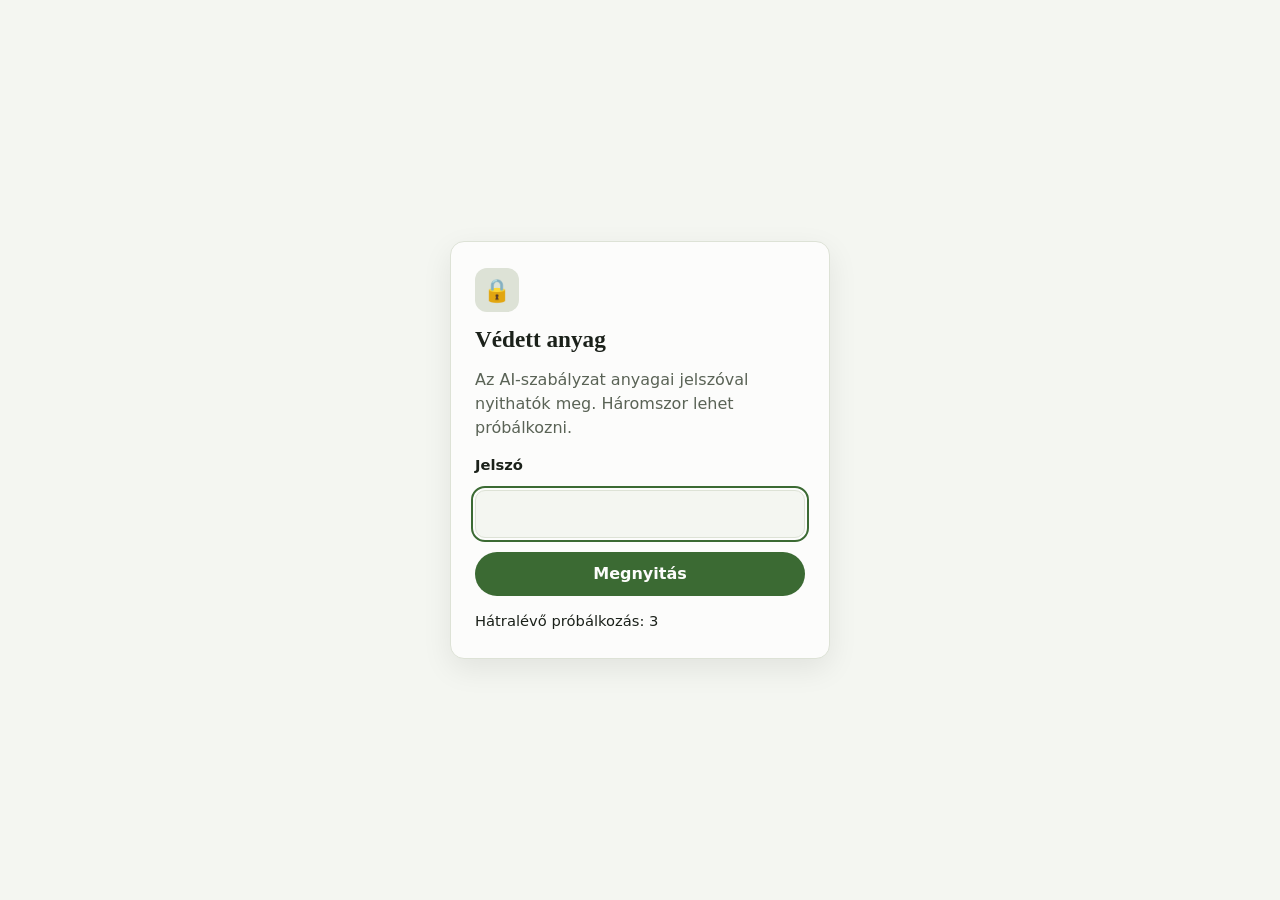
==== atvizsgalas.html @ 1c4feec3 "Jelszavas, titkosított weboldal Co-Authored-By: Claude Opus 5.5 <noreply@anthropic.com>" ====
<!doctype html>
<html lang="hu">
<head>
<meta charset="utf-8">
<meta name="viewport" content="width=device-width, initial-scale=1, viewport-fit=cover">
<title>Védett anyag</title>
<style>
/* Zárkép: középre igazított kártya jelszómezővel; a lap tartalma titkosítva, csak a helyes jelszóval fejthető vissza */
:root { --bg: #f4f6f1; --surface: #fcfcfb; --fg: #1b211a; --muted: #5a6356; --line: #dde2d6; --accent: #3b6a33; --hiba: #b3261e; color-scheme: light; }
@media (prefers-color-scheme: dark) { :root:not([data-theme="light"]) { --bg: #121612; --surface: #1a1f19; --fg: #e8ece4; --muted: #a3ab9d; --line: #2f362d; --accent: #93c283; --hiba: #f2a39d; color-scheme: dark; } }
:root[data-theme="dark"] { --bg: #121612; --surface: #1a1f19; --fg: #e8ece4; --muted: #a3ab9d; --line: #2f362d; --accent: #93c283; --hiba: #f2a39d; color-scheme: dark; }
body { margin: 0; min-height: 100vh; display: grid; place-items: center; background: var(--bg); color: var(--fg); font-family: "Segoe UI", system-ui, sans-serif; font-size: 16px; line-height: 1.5; padding: 16px; box-sizing: border-box; }
.kartya { box-sizing: border-box; width: 100%; max-width: 380px; background: var(--surface); border: 1px solid var(--line); border-radius: 14px; padding: 26px 24px; display: grid; gap: 14px; box-shadow: 0 10px 30px rgba(0,0,0,.08); }
h1 { margin: 0; font-family: Georgia, serif; font-size: 1.45rem; line-height: 1.2; }
p { margin: 0; color: var(--muted); }
label { font-weight: 600; font-size: .92rem; }
input { font: inherit; font-size: 1.05rem; padding: 10px 12px; border-radius: 10px; border: 1px solid var(--line); background: var(--bg); color: var(--fg); width: 100%; box-sizing: border-box; }
input:focus-visible, button:focus-visible { outline: 2px solid var(--accent); outline-offset: 2px; }
button { font: inherit; font-weight: 700; padding: 10px 16px; border-radius: 999px; border: 0; background: var(--accent); color: var(--surface); cursor: pointer; }
button[disabled], input[disabled] { opacity: .55; cursor: not-allowed; }
.uzenet { min-height: 1.4em; font-size: .92rem; }
.uzenet.hiba { color: var(--hiba); font-weight: 600; }
.lakat { width: 44px; height: 44px; border-radius: 12px; display: grid; place-items: center; background: var(--line); font-size: 1.4rem; }
</style>
</head>
<body>
<form class="kartya" id="urlap" autocomplete="off" style="visibility:hidden">
  <div class="lakat" aria-hidden="true">🔒</div>
  <h1>Védett anyag</h1>
  <p>Az AI-szabályzat anyagai jelszóval nyithatók meg. Háromszor lehet próbálkozni.</p>
  <label for="jelszo">Jelszó</label>
  <input id="jelszo" type="password" autocomplete="current-password" required>
  <button id="gomb" type="submit">Megnyitás</button>
  <div class="uzenet" id="uzenet" aria-live="polite"></div>
</form>
<script>
// minden a saját hatókörében, hogy ne ütközzön a visszafejtett lap változóival (document.write ugyanabba az ablakba ír)
(function () {
const ADAT = {"so":"PNfoIwdcYER4MkGqJLSqTw==","korok":250000,"lap":"cXGrzCo2HHw2EjoC.SAQ3sDwI4NtiW9P7Jnu97zCkgpoUF7FUfGJI9QuvWF35Mwq2Sc7rfhV3ZBKzAx5f629hL6M05h7nXt7tAT0wZ+b2ZI8g3/Cn2cuYvexv2+GJxHqVXN0CDzw8mOoBHzWbLODH+hVBc+OUVF1fZ+jUErg1BSBzDg/RFNKqKE53SeGYhF9+z6lhLnOwizVnGLq8/ydhBnc1rNbI3z0vxM2yiTaMlHSLrEtEBKZVR4d6WI2AWGvmbBkADaRPGZKnKfU3RvOEbAC/1AgXrTDPozY69WjsnJznn3Aqwls9O4+m4mXE1SNYWJQL8XNuB3/18vAvM7ewLg21qnXZqCDMCUero0JkLn8gL8mLR4Xqmt4fileK83o1RUDLIijLIgcOyayYs8p1r4oD2pWwytgx+SrhOqkVeA7SwhEUg8+r0eC/5eBzZ2kwkRgjvuqGPlvYRmo+IAWNypDH+Te1vWJgYa4kAx9pw/tpL9LvmQ+l86xSFwZh73C7e7/3F9VRG9g5l1iMre+Qor7jEiyfd09Sr4aGMqq8MPMdbk4omqpEGpx4MwKZ3rdddcbfGlzT4M3E5TYZv1qg3TYIh754xBZQfv701qIM3bg4+ggEQ7regjwLqi5q5NC9USwp8V+xyLmrcFceZS98E+36XzfkqVMfUV6spZP+wA/YKCpkCUfCXSsJo79t+w2SaGD3vQ9Kqdq6Vi/avTdNWnE4sdQtwipABD2wtB5CQrt441TBtlYXV8CnXmi5PLWdxmizViD5skgBkoGzPvdjPXDh4rkZZJvSzjjmdwQkYkawyUTmArqKS+eGLGwsSg3PksUVINjUUVBsFxi+3TJS8Ci7BC5GotnbyiUlN48OyOT5oGE0kkWqztDvPnXg+457mTO1W/e0NZuUpAkMFfpQHTm7Nc7sQrUIA2Img98lZrABj2FJMNuas9uCOHMe/b4yihoJ/cgZNpApv7F8+1C79zRfdD+W2IzNsutR4AEPCAVZrrNxIgdbAXTHQgHRY3xMDDDQtoao9EcOrcIGfPIka9ZnPWmctqAw5+E8jQI8WYfeH2D21sHNm2EF/ZLK/inwiHPlTwN9r1wfuUptWmhVji7d+pxOtZRF8oBRLsLWVpzhVdVj7UBFth4la3My/AjSizCPrh3y759wQPxm0jyEbPG5O1T2acoqF3kRzfvhkAjhV4MRQ04gNGOCfDXG4zgXTbVlMZdPqSer56gwkZIBlyvioQI1BYkgmMwxWNJKD9AS6Xyw/7EDWb5FOxY07FGb3zIWIyfsOSFRs1DZ0Drdyun3z9PQj/RJdkbZ+GITRRSqAvkuFqqrsaP62I9zQAYKaZBDfifQiVpYeONj4mSV6zTcZ5qfr8QX8abHrONG3+kB4rjibrrJXXafbGahz4LehBiyv668YQVv4+1W5Hfc75+uwYJ/mqLwWZEg2vnVa62HxuQ8k5SK5TdsvrXYyVf+ebBgRMuujZRUDUI/aPN++m4ONOCp6vKr1wTMvDklRRfvymf1k9OadmHgOLd6pMJtrJWeBcml7Z7aKgRGIPSpUUpUtQO0prPX8TSQMRoY50vgtDQyTcPEigy7lQjhj7hU8/tRXXUu2XiLhqSzv6wQEJvNDURxRzHyZFBVG5kktasDvlLuA3g35QsTdk08ZvZTup4J1kWUHkNcnlEkNPqAl/8iLEbQAvShZiTP+UKjUyMbNGZ/1ptyl6uO9HTFI/eTHSiABZul2Vwu5qhP4WsVx6TZU3+O2yGPPLiOuTm0k1B11fMs9l7Auy62wsFnnU5FJgqR4Y9QKsCy3Pp0BOcuOgv1xmuAcKgyVhiDw/JouJI+BbV0ChxI+2MLFk1BDgQhlvkJ0nXsYKp4aBfYqtbZ+Etl23eGNFdYrrsvPlI34kIjLZq+ieS5ML9TBNnOCSZg6uShlB0y3skftmp2Ei0vPgboz/DaNgwd6GfgzeAwm5yT8+0d7tlreUrP7CV/XqSir3kS7NatkoG0Gt9pjYXo8pB4ORps0byyVPyllKGhn2vJJ8qhAqYy0MwwFq5O46yiXKUT8qBJqfuC8dmw4EhlInCt5tnisUKkHFTTVrhgsO4PaIUnGDPcYUSc4HoUikqPE2UrT1jqRbnY3TL1J/vIxjB9v4LCQXOou9QXL5IwT8efbtkf5x/NIr+dgchbc4GCEBHFt/[base64]/Q//jHYckKSkOMa385QnIvVv0E2ENpzwuSnKt4t5qpU8L1n5ps882Hnrdt9ljqTS+4TWK/hh6FCXgOIsx4EE9/9qkBseQStEdvDx30AORa937QHsCqnbKXXi0ostOVyf2ltQsPMd9mzNfyOttpdY/J80j3XlUCWS7LUhCinwF3r8iVHs/AjAv9pWRuV65IffqxZlvZk+TD5zDUQTJOZH1YAJ/Qo1Kx9riXDWPOLj1FjOpsixx8pNUcCUDCMqzBXteiAfjH3GKHIREU3FHBHeOJeZWg0IGeKLWy28DgQi2+jnDnt7Gnn2vID+c+YyY3IPeegIwOS/NLSSnTw5PlKzHmQCxOCsA3sSXNd1H+TGbs7yzHnO3syZwQYcCu5+c6OOQv4dQK7OyF0F+FvmtFqWxq+6apZuRvYVe94eXzFfoNr9uPHPLn4VbjiVexSFn+Bn2Ew18ls65gscPhFcLwn/PMqQxlzGKmz+Yui4Ul8Nc7dcE/YKDAZrv9TfLUnsXpYLsHY1LTT8Q++r4/r5S+PHlkkslejmfDxuwr3GMczXDYE5hws+xHas/7Na1NzuLa3GWDDxLOs9MiD759aPI072CdPS8wznG6BaF5GfzFm2hRn5qV0LW86IStVCB/8PFqYcm4U+joYgHnhm9gNRxITVHKV1C9HzzUXJf7OGB3lCo/89QopQe9VAWFgX9GV3yQ3Un3urAm1E3y4jTcne+oe29XgloJR8hxh5Q8RL3E3ivKyFoIEMBcXKwbn3dTuk/vrfarg/RrB+R4vznGe9JrXG8wHb69cXnRX/iPDg3XEgFXK5yhsrqMW9Fi2xn8CYfl6zy75i+1T2p3x2agqHUPt5WUBqnVtAykHIevqdZG5j1qcZxKI9iMDcdWIViNKsgTvN3plH5C6Bp1S/11NoeqYBPj16XUUPUo9afUJBJla5uM8jJGLdCNPBlsw+xpBQnmxFp5TGdDsLqPkjj+eXiyLo7zYZywuyOuuPkLi/[base64]/yPQYVAJ2nX2Z2RkifhjjPrdIzx6MlEeyHMvVLPBmkAzJE8pIRFhNghBwjaL7PCztFNFrYglZZCvRRtWfX4TPtzcBt2tddiQ8Hjo+Vr46vMjzt21MaT1T7R8nP6C4cBVh/vaZYpbBl6MJwvTi+xkmGoxw3omq73lX0T5VcuIOb2X0sYZAiB3BNVZMH+DfHRzI+lj8fhs9/0Rluqxvu/Srh9gI+G+h2CDY6V73UDK/Sg1RcJAu2KpIUK1Tu2htrpW6kk9Rn/w7EXVNm6+sSSEsTosiBYQAgw81QCXAk9T8QlRqYEps5iXsHKAYBK9d5gcb2EKGkf9EzEtmqsE7eAferJsJPjAT/8sAIbPcKDzOSTteq74kXduJXB3OT+hCZwcv9skhkXeXupfZZTxJghmzOwW5zpqLvNjTXbxZAh19akbyFRuBMPP2jeyDToa7MMue5S7jEKD2iXC9IXUPLRbpRIh+1KzjRZ2WoK5mY7cPICZZMI/PPNwAMgxRiVmxuUk7zmzwENN+O3oM40Vqu9uOMYo5L0/PJ1F49KjdMVw+oxGu2P3n7kYCTaRhmDnPrYCu0kxSZ67PiDyLV46fL2iv2y139xFGXtf+3mf1/BZNGJU7tNrsG3VDy9UF85Lwk+fJZ/Fvtdz7X5msxAIAVgbblV1UH2G85nfjSCv3tiwVt7BViDskx4lbi//wMq6TARzTIKBdKtr9Jmi5f3BPf2DD4c4qgSIZIGMTNAkMA207NrdqoAe38GWVKgT8jlLABfY0fOt+6/+bEItFfteI3DzHB2XQSe/4Q6wsqaadxt499O+BOCoSC9MWEapnRB5ekArf9bLsgIkYiGdBUX+s4Zqh4VVeN08RDIpsVgB2Lo81fd9nb8oDfNzPf/+8jVGFxnNrc9ims0Aw1Xbpu0FnNWdvG091sX0ntZXISKjse6QUFZG+tI1O+FpP5SqicioJBNOyp8Gog+gRsE3BoJtLjaF0KN8OLZm1tk3IbJQsBApYFrBMZOCfBsl6YKZvAVffFoUzd/HZONZTRizXrgBWOEvvQ5qzkpgQwEHyqzrrAb6cvuqZai7S0cPfat3HlY+UUomAmzsstVS30l1+9DaH+55vq15Wrt+x1VYcuyMOcB8b4BGVFs6pSVid04pwuimfBB8YtkxyTYhM831DqhYtjwGxyOU6Tld0UnNc4zhYvmEqKuGTwk/[base64]/678qnXe9Wk2e90C09BGTX38xpe4G6Ty19NnrnBc5SI1fVi4ArfXWWEn1E3S05cKoTunS1DvvDTQhEoEhMGuNL12h49hwG9JKVQurObVJxKYMXpm8I/qeoEH4/mqwQqMVttqaCCe0lROB+M68uWzf7XUHg0PEEgV6PgQh9MlDwg2x5Xr/kpQMzLbT+pY9AnHjYB8jdINPTES32jIPxrf2ZZ40QQrh661IJI9/izOgdZYUHZ4N1euXaTMAHd3E3jm7Rge48ok6W8jQ9y0f55LEPgx+g/u1LNWn4CchJ3xUDjEGmMn8y3ZW/bArLkRS/tckfR8m3ycaVL1YHXbzz2bWWtWnUDJDsZPgQs3k61s3viGuOZwYjdK7nEpWkpXB+nBcM/16eNnwU3Zpoaoyfaxc2W36ExjKSiyhXKK33eQzwDJ+1EutQyBBHDTKYfxQs9WmZNHOV17gT38JjkVyt+y3e4PQGrGWzfgeR0AJovHveNcjXuwmgiWPru/E+nw8pnQw8VCljdGjuqvTIN1477KmtXGnGUJ7DhSuwKIK0E0Jg4oMnjRyC91V6Ep5PO6m0DIiR2RUswCPlgbhjxL6V8uHenCr3C8yd5oHTDgUegXu36OGd20fBb94xW4HtejRoXiSTbWKRmQIO0yGcsSsah4G3sAKJ8bHeYuuYT99LGvBgc3ueYf3dDH/02hGCbFzWEZiY41XffvTRDyKirecNjEcX8NfEJLlC6b4eG6MNqV4NEztRWpauLzU4+RNqg9gDDOg4cdLAxwl9G4Tc2uBVsbISnkc9Kuv1Y6Z069G9HiAFBg04z/aMoc6fP1PaGxxs8VASXtD/2mdBl3habr5Pg6qxYBccbaM6uJEhI+CCO/6JVGhlWGZbN3onjFuQUhJhYI/FnWcW4fPiXSYsRb731buGmj/jpR9QNSsaZ8j8dXdqKhAgA41uA9X1emKLPpa8XwkpkWPG0EbdogVqqRclTQvqC8l3vX6RfSiltkQwa3PHZm7OTO0YJs86ahbNy6lPCYSOyNawRVH6ZoiIA8lpgYUQU7AgqmDCRQXx/VQCNkv519AkZFRFaEdebVjwTi+o9oo2LEZE/w5yBSDmC99NUNn90dQWTuzek2xdx3/+PvMqcpXir0tRBhsN8tuNAla/Y3ukz2aI5x0HP6Hotzy/k/3FpAkaz9qsbhOlKREEeAquRUoEkAsdpOkMKN7hIGlTtXGXsOx8q85RXuc6olzAEB7XAZjK6hq38l56o5rWV73NqET0GDsCUIDujB9f/n6qLFbzzqa+hTOXTVZJCEN2XZstgHsuyGNzSIDfGeWe1AOm41Hg0LYzBoM+3bubSc6PZZ2FKCT+qppJ7ssi1elpteIUFYQEX7/ma1E1EY1n5T9muT+eL7/6pwf1HTu6OymwgZDiJsQQk1OOPpRlHtpash5QGIoiXO1lQtvB7sV77PqJqYJ6Q9A4hYIOmi5DkzG/5wNjsNaqqgJ5gxAg3JYhPeLTNo0tkO8G0HZfQa8iVZIZbCOMNzjL1CI7NUpnXMX9Iz9f9SsitDfCW95urbn/8gYakaMQhA2CsWTsan7i7a2rK5vnq3elxw44Hvl4nkDnrAgm/JzmeRJ5WAxcX9XCkp1wStuGfGVhUQVg6MEmnM2yHxMBnwLiGRKa613cMhzXn98RfmtMIMgGyRZD9xV+Z7l5ZlfCf1YNvOOlGt1IIHpCo92eq8GpYCz4YJREvdqPZksgldI+Gs6tZPJiuarszm+DYVgCfl9mxOLdtMASG8uP7CDjtx/SyaZWAgdHUWdUAJ2OneXAsemXj7XayU/8tzXKKkpe36yPg/vjDGJWO62TMUbEegk4VsJCQO+f5xTiNY2TvDPhCyefS14+f1l1XgxkYvesbahNIircTQCRQk30jbhTdpg7F7/+UzZAG2yrUzvFPk1hA3nr8lqtQzXCy6j6BQ9zsyrkoUVPgbexEzR+1Dnj7evYcPEOCGILfQkADERm3f3YhP0+9jNoZslEZqgPuHxwiy6WQbIcVs3skAtbIDMe07sVvFVm9VJduzy/a9Av8Cv3gktlFshEcFdWTfZAHkpaeQdeirsVAswhScNI65sfXKkXkXZ5ECP7ucdRtGlvyfrXii5r+OEkZs1/PvnzUYYU6ldv9OA2LxEXuzkvV4+/Yv0aGHD9YQhmfo+UewWf687FZQNYEo/Z3ExOpBMmhu9YrDVXW5Ph8utO7OxzE6tqPevC3BvURHUV4L76xxohuvdXuj8SriDvF/Iz6Ig6xZhJAR4Oku+dUnthTCyUOoFJ40WQsmdjbDOra4F9eMg7rTONe328Uy5mKtKnxrLD21NudZiyo/z3w1nhPc7N9YLrbJAgGt7e5tHHskDiSyIFTouw+9dQ6tKZc3H46r/4F8yLgwKEbX5dZLXEbUQ3PHzvKjNxOa17t7U4kI1eCY413mbq+Pt+gL5LbYYcjSbcvRl10mdkE15n1bBnwuan0+h/5HTrf6DmtaYSYcJSQgti8iusZtl7LzE33gg4mWYIBohZUsGV9NGUfeSlm7I0kBOo7ZdxhOLsIT4msm1qD2KGzgqcflJR1tLWAumgwHWB/rb8E8oW8Dki+//[base64]/Dwemgwf17gYpNQpuwn9jamPeYhyhb7751HvKPlxXrd76xvCxQ0T9LGKXC5GduTXrdzCMJsNBrhR6AjR/p+szJalL81WF9y+PGIH70pjrB32dUPvTRglPl2CuBOhDP62gTdEWWpIeu/BJ4vZpdjQTw8CesTtDJ6sTcd+rdXs1XuCEpZ4PNZSdVhc2lyWSYoUR9c33iBo2rVdJAqaproS7hSgGhUG4IuxKy2Ex1QC/F7DJ4TnYMI4kYs2U8uSahdZn5sOEzKPck1zkxk/BQuTuo5EZDZEuBOuENam+pCT8FQEaNe9tSMRnt07JmGq80r8ySNDJp9JyFHBNURfUBhy7X2FT/0MABhH3ugEJkMHseRIQrmJNGYQolZ8UTlvBLK2VtMOQk2LhpZ3K5Zlb/YsQW4ySGudpznthGQY3KZMXWueHjS5+3CRyajkpep1tqU+sbbsIrvof4X7DXlr1LdV5TSGN8YwLmklh00sRGDE15QL5ogLtMkKgJF9zOG3JV3Z+uwbAntaG9oGrYlU/mn2+X4ZmzjDhu+q1Z9o/sn1R9XZEUYdQfbRGq8MDV2tLgFH4ZQzJdKk9YSU38NqXRSG8Sc8gW5OvuQtTGWX9ZmsCjuJukNmth3L1cOol0P2WvFDPn/e3/EYvbx1isvBTBCBurN68H1R2N5FQ27g+mFEviMS8J4TJR5II+MabWkbJyfrwYkmOaiPPzbmoGPMTu83BjLP2jaJdbbOHZ8p5T27ME42b0/sgaF+gGsVYO4i7/nEwzgJow//jFOEd42yBVXaJpKDMTfIsxhDBnfBfu44wcp1ctj3PnePodrCUPvdMpaHJLCyk7FSEN6FYyEyirV98vPix4f2C1ZbLHZ3AIixQpLXRqwyFQWv2sIaR4ojf6fHrKvtXz0Kt4Ev92+mtDfmuVCQ4oX66K1kxCH046boRu7X487O9/RVIEYrFem1u7CHrvQkZBc4YkHsqzWIy+fncEheOi2+kTCfdwo+xa5BLpEbiMlTUJcd8/f7H6HPNnFN3kCrk/YJSNwKn8WCMtz/1wCCO6+n+q6LEwdiDTgpSeK7fZ6TP4RFywo2rzHW/4ktnQ1AP55iPwsji0CTTDry86ThpI1yoPyWur4nk1rq0OxdmO56EigWXI6mE/[base64]/18xVx1wsLWkwSRVc8f648/TjeCAlzyXzfQHhhWi7Tnb1ULWkYvYeRKcF+I3r/uNKtEiE0D68y8w42xubZ8/nI7cA+8je22H4M2yBm3DUGvgLZKEtWCw8hajljjXtDpJUbynPrOJtAxw06VtXSkyiM7iDCvNocFhpb61bhAVd9OaftsHtUBUA0Ao1C/e30oAI2bVSdUL298MjEqID0obuBbaJDNUDo5e/1JDA1adxtwzMV7fdo40wS0gNQ7CcwUP+1F83llG45uEMtyovO5iaiOueNJ5vFES7YpRUA5Ac8NcGgRSzLZN8+HCDJU47KF5v7pZD7FzOMH6Pjos0tdtTTzFz/Hojb0hoS0g5/ApcTs6gSy20AJIr0pnJbB5z9UbrFgmLJBpWL+B3hQUnfS1eJw6LZ4+4pMa/nF4AZ+FJtvTb8lo9D1/yo61bDpv2NnRwYfci05FZMtZM41tjvPTjzYCJ1Wy2ajAl+LO0qrdUHgURGDBx9HbuuC3Fcx3Zleu92CEu7FustWDR77/ZEMohjZhRXRRMhFeII1ZVjNb9eCzTpIJbBkZpsSh7jPo3tUln8+JLa3wyYPeXKUWoPud/yBv42jpn+T3x7FkcWbbMybSYMdGYBx1KJeLrCNj535bok6S1VLvgAw0kvYXpEvSuwHf6wYt7fS/jZ71nD+dJ5WQTaH1kV57ZU+D4jIMggmUnld1KWgCdEM5pgCDS78EUDtvRgGm17kOLa9zppshI1KK2hbWTjnBlyCXUls0QzKPtnw3j++CPHwFXZgBLA371TfhueXYhvSsBKPZSWr9Odgn0WLQCjTsD8kjbaIIt/2H6FarKAGHpUoe8ERysz3Sr43WnUxFBJsGIhBJKkFvn/20etuUbA4VvCeS2e3CIWUctX4hg1sIRjzwbeRexSMJQ4aTQO7r7RT/e7BbnsIFQgMPzq14AsuUqXjZp0pe736Jd/8bK4nrjacYpTYp7c6DYrrS6eW4O0KcmH0K5hN5ELFg1JiZswipRt+lRY+iHkpTIhTTo+wt7bcebKiKj6Rh9mVsM1XKvu9F0JdcMPoRvXiPfSD4oGF2Jc0kbpLGl82rFv+0miPWoloS9OpPJ3SN4G88IY+R8AJAjzgGH5o0wWCyK/za9RiyqmpMTWU1qKpXRF6IpVKqBHl3gOuOjitTA40Y+Ia7beXuIv8jLwSAHM0DB139KxVco3lmy+8fuUDwnQbO+KmlEgzO0xlkNXgR955N8qdSTnxsIcVYXwh6TaHEWCGmyJ0GmK49CzohdoYSf0lda4VPn3YIc9oJOC2zdH/I/SX3i1/xerFVDCfXzJL43pGDFxEYnlHsZ2Y0Dnd3frSgnSh2UWfhBKlJ3LNr0Se4ExOOYgWL/xRySbTFKWeqMEJRjKgslFAEYdCjn3ph9sPuTDaB+I1+hro5Yjg0AK5B4pohUXDy66Y4VJM8mdg3QgYz5GigHXHxFPQd5d3aXq3vueSz17bZ8qhAtFTsAeA6c3zO0HdMHVgCT/dyDpEFHA82VzJmrxBF6+V5ZF99H9Uw+GJIwHOPLdCZ8U/zJyIJHdpJeQALSCb7nqccL98tX8tc/oHMowIgXG+AnRK8C02OmeLV3H+/xz6qG2dSPOLw9yP8/bJEYG1EjYfUx3zXIg5t6QY+BFyZyRol3nLjFY2OWhNqxoLCj5xF/cIBXS+TL49LWODfqkVHNEp+Wwcl7Q04fGr84aRe5+YEj95/EeVgdpSn5iYOHllXlgFDvUYrsl1+XQS3UMX2pXKhR3bRhWG+4kVkzuW8/nlK3HEBzOABgoYprfGaatUGVhNBHX8mCSo213hCBPFTyYTct7WcH7okCzXIWdpGvegHqT0lbknn/qGydoXP/GUyTjuNQ+wwxyUx+ax6etZ109G81qEwtWJ4ifoArompE6Ow16KaZVy603msmoCIJXW1NTV2HGVTh8rT/uW1AlENRxfmV8bi+oP3J907eq83MdPrIh8vL3wWPYAUV9lJppmSaSyUM5YpheORtMG+XgetjHjNlQ0HGjSJN9sFgT9d7L20xzBt0QrzayrJVhBQdg8pPYCdvOzkTwjv1uPG9cCz+eIYMhnsBJmgHf07clV9Khe8Un/MI7jV+5C97f8rDcVI7rFEfCM6Pid/VvtQYvfSSodmAcfiKpaYLo8VuULDYiQ0UfZ3ksN+dRSnI5WR0GukLmuPyJXWhh2MwABYA4Wm59ww3lMfbu2GGowOWnTlvqxpI/JRsl7jRlxLSuRJJy2UpEOurEZxs4cUCB6DzncRRHolUNSQcheyhYN7WhCS6pJIvC6VRm0QvGpWTg+DSAT4wHCxDGIj5oePq4i40EsCGsbBXb1NPiMA/2CPOqaSEmO7LSWQoG6b1f5ThGu8H4Ko5eypD9yuzm5S4CziWYDeoN/MwNHdBQXUjxNwgi7QlYxnON0CuCjQf39UWq2QBDklERjNHAEoNbTgxm7l1FUhVpd27Mh8PoiJD8kw2KYUqb17H6EXdW84tmkfnI1IjLgH6FqWZRpTGfyB5z3uh1yaZ2e0T1eNZ4mwe4Yz4cHoREdyPDQA8v0ZjVuN9zWE/J3ffN6/mEs2BtgEGwtBnrFOXk5AnKGdmDn8oGGSrq7skr9EXyMfTzoJS05eaitW20z6gPLAccmAhsxwzuBsl91oTc9A0zc8nCBSTwDfYlOW/SrvEOC1Q9cUtOAScl8Fsh9FHAAznwapE4B1JAk+xCAiUVd/bPC7068YaUX80LxA4AN5YeNvZM33vpaMokL6euux7oocj0wyzl34X6uFjnCVMiWDCHQmMo+fB7Po6PoL/0oNzSEIjmf9R9v+P9tqxi7prLL9sXA8F8VNLHojEfp/bwX6CJFQGiE4VMpZrdLdrV1LpxkEALQLZVsrt9zreQkQsPJ/J1GYpL8RM6bH+yQu/JR6W+ppkrpnA9BYuQuecqnv9JKcO+qilTnlwxy369A9b3wRiRlfw8bqH+AbXOGpyXTvXm7jjjRHzF3M4APLXNfBETrLhq34aySXhwBPzR/gSa2KMoOyA/[base64]/SpQIcQZyLEsIfyGnneq91+uk+eCRzEpNNX5Jldw8DiEmqEUrAm4fs+zjuCVlBj58vimQViZbi3Biyeyao1Rqe92xCPSadumsfAsi6/tgH1DHId+tyrTMK6LnJL2HyYr2Ph8k68mIeixjq+nUhQ5xUpnYa12j+GMlJ9eOh5km7w6/8kw5Op6hKUE8BYU3EezcNKd/6Y4J//dib0nN0wPjhbpHpMqVhfBgUye0ekkqRDA+QUd8EUgeCglf9JbT9gqzKhY1cDHRt0ht1DHsj0pYU6QVtAvkz4IaNAQXNqKkshP1k709padN9NqhobxQ9bjsHOGzZ7IeJaFpZ6+gQZ88V1XsGbR2gtpW9h0JCyWVLmV821n/i3eJR/Ir+o0EW9b8jCMxP9eyqgAnFuLR2oxU4S3gsvyoiVrl40pqMaunq7Eyjq6yS0aU48Wddrr8Yww7TynavJST7Ev8hQZJ/mGg7doO2McovvETFKJxuk2aw8QD+DXJBnJOdP4jL8jOJd68XDvmEKTeiVbLgC5bMg5HwtT5BEwfXY6P/jVZwuaAhvqjDAQ6riCZAatu5C+LOnubhQsRtcKretbzPohTX5zPtcFzxkq5MGiNsAyzUBJGXQgFxLARLLQKLEplyeMCj5AEcecdMZPAC5Y2CZVzwChdfkzKYL+uHyB+evg/NsS0vjDO2D/LifDy4oA1P91zBJ86bv6c7AXNxU5lC1sdyCDuxZvui3b9romnOIo414afDy5PYN2OxqkW5WDhlLq84f/xH9CqmnkYxHfbDgj7fRWRKYE8KPBZrIkVx7FHGmcW+RrSbfYSMmujSzYqQ7rD862xn8iaLsOE7mEZCrK4/xOXLsnpofi0yMvQgGU7pErlXmEO02vymH1ABRiuZrLrfb4074Ax6vX6GRS0Yw7zF3fzOVNMwhilDsynN2PCMfTzorDgFluQgsHZdE2uZSwplrHoT9ilEGHB5qmB1bxVN8WVukP22AHD1qWXu9LRMzBxtXfa9ag5YziCA2ucay/Sg/ejjA1rHYW90q/C5l7tTBtj2/mTiIf2xqyxBWF8Zw68D5+ovggmKnXftuZw2QuJ2HE06mtHvblxBWVyhPnUNh9hkDyUymu4ceoFPYtHwHApCTZzsmVrAxWX7O2UgsKH/+U7Kvanp75OWcYB4kHZn4dN7KT3PKuo6Dg1Gti5IavCRy+RqiK83n25QpGcgoUOx9BAmWmKaxTyhIWYiLSM4l9kzC7DPUg/AcrPcOrAYIltWtfBgxNrfeGUTfElnUETsjvpJoh/blM55zewO32uO+/1yxc1NDR7TooGZRd51yek9gPq87ipi47Cn92LCt357yEE2JgmE3oNBo6HSzFh/9rXdtS6BwbYb9xcPL1hgBM0DWpqNWgGtSiLPCM4VuoOkeoCs6WahrHDySf7Gsr1KzwwZyY1j5hi3I0wGwZooAjyoL1RHJWVKRXhtznPajpProYGVyl4TQ7hTZKLO04VetVtjUN/0fNFfOt6tB/hzhRDNnHVtKT/1PjD6JGlnDHzEqdrtZk+l2XxIV/9IEtbyinx9HVwUOhXkGfHhqqrdK65tQc/eR87e7ll7YcQ3xR8WIHF4Q6n9for7PIegLeGAuVMmhmCsB21QiQmXydH9I3b0rmB92R5rWiOD0eLDh8w0lof+mMkTMX8yg+zCRIeLzwz8xgeY8tUTKiyWtUTwXSqgp7eiGUi/DWNRIbew7LYyfIqGeU+K1DtwjllzFkETSY9jcaeuzWFCMn7kasFOmW+qzhX54Y0ldh5S5ww8YJCz8B2WyCaueJanc6GGA7NU37nJvV3ztm3cNII4rKBUYGRfYFWtjav+Aj5K/XdJCPHO6fj6JGgjWujiv2HtOup2KI0wpHehEHczpi3viK6kzSrCR6JGokR0grjJIG14whDbH/y8V2GidiftkSqTlzEHIkEyC290Rgew/XeiQjzcL2G+CGWbmY4o4chkwmiEjw5bKnvR8sIqW67f5IllALdVvI7EvFsjZEKdw+AmJlxeZn6JXTj7t5aNO3wWeoaF+YkUEGlLTpmbSBQnO3iU8Mg1aotA8++tulARrf4a8yJpmd/0N1F6k7ypV88ffAzidgFkQDMUYlYFlFQu4oDFWfelGmEBEQu4dMCCQQ1OWE8oI7vw6ftMyCAVB7v6jima2pPfATpE9ePR0lSblRl3oXQeZ62+pkqFUzYZMdtl4ULwWKOE9LZaNjDBUeWN5nPuqa6mP8zDSDhaUmKH/AtrSP+JWtAc9gOLVv4BsNORF83Eipi+6soQaDX8YbyRP5eCR3NdV2W7Lg55av1VXywkznE1WXxF4HR7z8tgbUfXxekd1qTPyM+3BIO/qoC8L90G6TvvhlEiGKLgVMiW06OhkL7/zZJHAv3xOumGch0UxnmQTIjyRZz3iljYtxLIKayTrotpvK9Z4YaZ7fMDiaqzTTGbQ+Z38pz7d4AxgX7GInwBsL9phWRJP4U9i4jVoFmJBPUxY9B5sBOEGsSWvHTHz2a28iZgLfDxln5rdC1NFCZz4fEL6XGTtUQWuOn0OlxYufIy33egJ6tbyd5fuDgnYW/L8OMf63a9XtHY9q2QT8flep8g1IZuc5rz+Xq+qO+l4Qfwyo9fWDc6NTgOhCRkIWKwMvyrn6PY3elcYDINhg+1wBc98J5mQR2lKdOK22wOIeDF9BpidWZ1EorTnmdnR42HdtgYQvZTM1S6xZbBI3nE76tFISxbwtmaMuWhUBkTR2ug3iQFqF92io14iN/pwuwbU3p0sS+EB1pR0FdT7HW2sSbBlqOXh+/QDsGRcryYI/rSwpxNv9lq0dinZik2i8P0DFg9bS2BAY7Uux+QCtperXEHzFOrZCo29wG0dGz2zK2bc6FBFYTAw3U8WDtDLgN31Pkcus2+DnlpmyxsHZ8Blndk7rexV78jx6Jqv4QOivy5lPXrx/sceCKNw2eoeprA6OlDxG96VamOLcD5IIcTMuuCURv4NOsaF/sut+7G/x6qICDUpJVqLkpRxuK6Q77hJyrj6Z//7S9hgPiKrJtiExPD5nSib03i/CPEqkWWmuYc5l4jGN8nakB0kWrfVefh9zcmEHuCyKGE+VnfHfaEVsIXE3hC7IbP4CZm3iUstI9cGAh4V0fqkGF2L1Kxn84h6LS5rAl9ao7c9VYCgTapAW9p9tpeHCbI5oUWhXygtfjZXNvzeq0kZgEDjgWHipczMGFRo8k8JuLr6fBjkvebpxwD+/s35Xgqwglz+KA50kY7vDCuqnuK2hNq9x9P0EmveXHKvT8Xvo7Yyf3K+cr6MlcefOGNGLxMdtakkkdTVrfcVBtjoJNwZFZWn0NJfbrQZT28XMP+dAhtWc2YR0BVrAhW8+XENYJlD9DWBPGm6pW+IEV0K7VOWYpQ/U6LAOhktcD68uJr0M0NfmkGPWXJzzNFf1mWJ95C1w4bfYerrrqbXvegiigg5AQx/LFA/JyrhAL8IuoXhXGIcKnopyO7Rt77dEqvxXebmfkaI4uIK9XQSO2lhw0ZBHLgekBltUq3rv8G0nNxiVUDe+8IQh7O/6OUxllwipOT8CtNeW+UBw+IdZTVreU8oG+FIG+FtnTmhpBzDMK66Q/cYCqAmCeh593Zoge+9LlX83Doarqd4c4sLgfFvhPAN2G47Y1NmcsXUQZVwstDuUptsTl0GjadCvnO18SSIByQgKb472o7Kp+tYI0x5bIcZPAmS8FsmUPmdeQOkAfWGLTq8olWuQRV/wpsLfeABfst7BmXwlMAZ7WvE0E3jkNY8Kfw7Xy40CaRDfw7bxoRb9vj6Xst9t3gGzuUK/[base64]/SW2jSBYU0Hv3AXf2l3QtXe86khx9CEqzJBaJxW4rb8meHYYyxzEi1NFd8Hbz/SCBJ6M+iepy4zv2FS//Ka0MPXh5oV4l05eJimKycDS231kPtFxjHIPA0DyTXNe8Xj4ENi3AD2ivovDooqkpSFWZHtJ/w1znYzkC2aRrQQvCV2w0V+9dF86c3+QUWR/zjB8MBI651CFl3BPNFwBSDpP6FXWXMUza6ZWdoNP59O58zbj025ZuhZpRQXRe/y+74t2aQrDf5dEM4NysBKFFHZnD6aIZ7N2dOzvzatAR299YyFzgT1b7UABQFHq3ydGFAs6Nj7kmQsUGHhJVqMybZpbRJVBv4n7qsg4Zrcj7+hBto2gfRQLNV9DP5SmIKu4ebuoECk7Uft1+sjLVpIAXxzA2vOubetoA1CCnljoZt52DbgzXT9ywVZGqD3kur/OW91q+aRSAWSa1aeI9/uydaRwWpa2+OMxtsBtfyG9q+xouFS2uFdiOR8uEtVpnMlGBSEd0W/0HG02lzkylC8+j5QpIaDqCB9Hn65akNZof7arzUsD9kWs2z9f0+AA1p5DJKM9Kja2epy9EqDqEu0DmB9/OFmTuvHN1Zxe2zYzAKT/xFpXAb7i59XirA+fCzm3VI26FSu8bu5ANtmmmRa9GiLtz5hI3SlSgc219GI/UhxBXFCjlXcVDgH8RK4flqVaAf/MPmMvKFJ2eZvYfIC5DJBiofdF1825deZ2+0sH5vNlMbt5BtPkyGhrS9jIw6Qsfn2cKYzLD+wTdQspZwEbbyZdQR/[base64]/s17Gy1Q44QS4EE80M5O0gzecvn1lQ511nk9NRU0NVOMIJU7B2gw8dga0LjMmtjp1TUkopr6th0casTAwCgro4uUrbYGnQadrfHKuMJhoQBnOqRpzzkvCc/dp86FBJKHYNbHPynIQijCKzTu9MLrGq+vcFYyTNBPxM1X88gmSsSivmXG8Pvboi70jDogqPks1p99gLzQqQPFVXP0JmYhK+C7y6AC2tmSr2vVd3e/xyhexXhXHhmZUbzqyMthJFndvXs0nhJhFy+IJME+W7AvKw32bwIUxaOUIdaTp/ApSBtre9pu4Yml+aMziO1xBHR3hJT0cBmP/s4BuSto7+VNUvYEW/65derP7WALv+1Asczeb1wHT4nco0WCJFYai+WsZLFS+UmCZeG/jzjsv3FdD6XhH9DV+rA88BlhIP3XjFrHr2YaxULwY6/RRKr79K/VpRbdJWAszpGtyaIV+MhWmGKKAOBxvSRt6w51S022DOi3djMnSQTlEqTuL3+Vja2UUU4/jxaF/Tqa9dS4gYzUETpnPgBQEHhq5YiDuwEOkyLLaxXkKBgLyg0v9KglA4IrsV1/53Z/pwCCFIr0O/8XwFw9V5w/N65Ma0vgGg3AKFSTVFG/[base64]/[base64]/eNCMrIXGvuBnXYQdvAVVEx0JF9mZ9yoYMLvi7YNSvoJXOIFvckCJe63ZuepwzL1NMopNUNTJPBHJgehJLhxb3QNGxhP8KXyc06KPD6KC5+VmgJX3ZCONXXTFfW/jm9gpTBKE3FkHwgSuKTjaRdzaq7bBKMd9Uk3ymwVCLJ6Ve4T8c9FGk2K9qCJ93isVkevPLtmBvbhxhlYgRXqAru8YFOuAHat+U7UTj7X30OgZ7q0rQkCRO5u9rEbhahN4BRWg/[base64]/6xgRcljh+qGC5mfyktXqHSNSEe/5N4N9f1sfbgLnbpnLY6d2UzeKDLAvE4KLzUiojOkQrROicvocCykfPszIhhzVB0usV8EXXapeEODMkDaWvsJDNyD3x4Et/UTojgqA04JYQ5Pp9wjY2KwIUbgZidgsQ9bgwMaQXH2ILOlq8p8awwPmCruajCuPYdSausUxR9J+HXAqpuZ2+j5u9yuYDlM5M0s8fI/aBOCTRmSkY0u0WVYMnazcS5ePjPA0urhnpGqz3d0B9h0dRZdFQaWG9l5lse98deftbyxQz4oQ9R7dXZDCY/eb45f8Lmv/9lyAqxFLFFeTzzLyYJNXsAbcbuUmHbUADDQRRLvz1bMR1dliWigfcXEKEonadw5+VA/VE9z2TFIYaK1aTzXYDOgB5JFxxsEuW2yj2dBrub3Gr4Ke79gaf8MvwYELrZNkp2bJDlhDWIsqnghDJhS8Fy3ulgOsNQ7JhjyM0GKY1n+42Rp5a6M/pxRLuD/meIshE2NV6FP7LKA1iu9KbobH1RtWYSLdZr108JzwP/q+SH7enB3RyQxrGM6/DKsyyPRKeA8wo1RnolpKrCrDvoZHNHhyO0DRLsCmTQFOK13m2fNgioe6FRrEh0khR5ku61U9fakY2vhsUzMNL3umfjNl8VCik4OMAzt3pJgGg3DZLsIowbwQvo6ZAmO+niUChSzj9xBJge1ONHbXRkh6bUtt8HYhbTEae3U4H8llDfJjj/y5plbBLv8XWfDq6WouQeDF2uuvjkMsbyXwwLdfY+56B5Dc+l5IgadI1jrvRmMxmgJKui8qscKINCxhuOnP2ArYStpCkoUOe+z4l6+ELjrBt3LdgegrgkKyGQTcl7RO78E0OQQvk4kjUVswffMC8XIzpjc3mMndbyDk19qWjX2Wt90EafMQ1Wyis/om/Yg2GdMOn6O5yMWZ6jZROUBNpxQrW3jOauMWEwnOd6NGy81Y7MxXekNFGpy0DS7aim1NzusJflJka2zzEXazZrcatqejtZcaoxUSCUF3VuHaYWrEdgkEC8REpD+N47rdPZvdhfNgC+kDya0waSQWET0/mNGxInjW/3xs/[base64]/wwGkyt+aEvbNINzunCSTYzMzLamNazrc0GBEZbggy7FQjFene3zsdKH4TEyGuqO/5/3efPHY48urJspQAmeY1fWkYqkpog7w3miMsiOoNbtNmM+rwjR2VstCIfYtWtivmtOvWRRfkhnUfGGnXrjJgKhukhcMKcg8yD8geUx3i5xmIKosI8/mhe6x3+OitkBIUli1FYbQLENsmU8/huiCbzCzrD6A5JVfPJAQhHebsyZajAcmgEq1XC7ueDZHlva4zajNwbERnrOPSQVBTw34+wUpQQRTystlkl1NCr9UQrZrjgY9fGLBTgX0LZolgztEZatlOkeS1VU/utQ3xGXKu03+aq+pDNoTbdZvZw/VWyp2tk48kwI5aFc8gGGQJmb+qUM+QJVp/XSs7D81UV8OyY/I2kLHYl6kaKEekGtAdoFqKazCi3CTPVFpYke3wpWAls6eRgDCgRY+IL8atP7n1hNLLC6jMDEvEbPqXpzi4hazKVX+xxvIR5tncJtrH88/OTAbn8rKFfFtb4src1nx9JvY7ScIUmaguImlYpXaiU/fu76U+2MAhYwCOZrExrmH6AMEt/yoIbkxTYemiy43mEHsA3NPAdMl+mqE1K52j1Hm+t0F6pRyhJ5crpfKp6lWCSCBzZ7OYIhyM4WFnMsoQSYK0aCkSm0gQUAhbmXADkQ4oM+BWYahdxtulGZ8IVKu/pYR2IVKW1iRwhGh1iHeMoLig2cgrv52Y/YYkkddIPzvUrWC3C8fLM0BWGOZAbIOrZWfz7Si66nKqz9ZCEi32PGXntJnTfu7K3+bzZzXF0xZzUO8wejnKuDJ+SJ0m7/ZT9bOOc4tq92vedR06yFD9+Jfi0NI589A//TDNJu0KenC2dKgkpyhg3tycx9tYopWtI8zFJsB02KZN2z/I0crmjeipEcLQ4kmZ9mESmLVNa0WhfwjKB0Mi9aBgjkMUBAR8TFP5BxI0XzAxM8Bz+gwgY6xK9jAPW/kK2RX68ZWcqGgar6FECckoW9i5xq3WZOsG7tFOFJVYv4VOB30C4105fOingT/c502QDJi3yJKyOtawBXdhnXIpZwpdFUXSUR+xjaqwlF/6hj/dMxtG76ZZvY9HvYEjjwwZW72lUwsLvFlOSId0hY1wE+VV+URoYrnp9xju7FO8oeDqYy/8MZXSdM3CJS4MkngvUNgrpLkq/lfdZhPkEAnmIBVwzLce3Z+Pec3Jp3S1+xDbRgl0ZdxLvHt9WP3PS65HOQONpxoGvmjj4PvWMB5qLOGP/MRq4qEuiQS9AS23GH9FJzMnUAJJFR8psDDdYCWbYBwDvChOZdn0VYH7GViMXqN9e2W/gtZreyMJOjf4zeJkJC4MytZlS6izxybW68MgwCl0eQr0kUV3j5op+EcM0l1wRrHEI9FUu6m1WBr1fwxJc50i1nXNp0Np2CSTlRsQKWhDiz5cQAsLj/seiVj8OD0TzkqvvrMpv+JXbncVajm1eWhCZtGBXw594mgMfnk7CtfRyxxnBCfQDZLMzkzN0WLsE2kyl5z6EICG3VfHXnLKKrELVyGTwr4kxBOMojO++/[base64]/Z0kToZnmUGh66kTZwxWhXgMSu3QjPNd+hvJJSnXPZpx9kGkkUUerP4Lw9FA6055lEmkcN6DfWK6b/zQcMlnMKcMgSoo1epzM1kn5h0ACqVDBLwfzzAKByNs8vxE4IhfBL6fS+jbYpRM9juB2G5qjqSowwZQ5dCeTLKCWWZdxT87vxKesMgoKzAcGNzcqFlQHF9OHIZdq+kNBEw2QsNOkWMXFRk3epR5ynOCiI6nK47f6LmmPgHUBYOkAhH65gLMgcO/3Dc6nPE6dXJYGRpW+h1/Gn/pMzlNNOvWCLRY3iL9+Sckta2zN/[base64]/+kxWFaJ6EFIIXINTmTa4KFD8j8qzREnLU6Tqb7wVrUm+JQUNNvYGYTxxaCwLVkYxj/vI5J/At07hHct6zFcJCHXtwDqJQmJ1tbqBmGoraEbbly/XIvfFzpTt9MKj8TW2duS3TKT7CjoyBKmgqKHqvKjPfKkEGDifKf5XnmUzCoT+jDsMBtTuyjr1nABlWMnxoZGmNv+UI0G08oCAivi7YA41tdDJu0PrHFcRm15vbkG0ZGLY9eHEvm+hk6Yg1CdIuG11pJvU01wx5Ukmr1UZ0+S7wu66W793Vrnkpp+wCFftq3/yeiLgQTywfdSwJ4kLUGCzQRvoeAwAJWM3U2GBax/VjGhf8d5BJoo8ESOt8h/c97HE1a2SGUYNggTSu9rbXlg5BoIjSGAcOgaJ4kVk63ovAZkKtu5nBoj7NBSo+eeFEHk9dsX3DEOgT0z+fE/Bpv6nqYGqqrRLzajFN9eWgXXOxufFu0Ctb1n0QNwn60wywHR3REXyFeCVx7UUjGJateKXXhx1nDWXRrLweL95wxN0sUYr0Q9bCczJkvtR/k9QmAWrzi1ZIHYepahs1APs9HeAYRItz5j8QukjXWEXx0BLi4Hn5OJg2VzrGgyJcysTtmBAo4nD/essEvxKX/JqUXxUlKmXFhDaahFN1TdaJdJyiCt0OxpyANN8FYmZtCcVFHzbnkzC4JOmESk0m4Jkxz0WC3gpNfHYeBEuVc+l7cgYkR+5PwGCgjzy6IPJIZXE0LtLiy8LLPwvSMhQd6Icbg+lTwd2EjXrzREbVPmfXmwBmnATSw/KWOfy0R2GxcF7eZ55pKjtWc8rks7DzUIF5WAAIJfmCznaUgjs78hS3h5oyWpgE9MlOHHaSBD04wZW25EPIVPY6jXXR5TjqFgbqkiJlJRJzGcgNFFGWDX/YYtO7cpIrGezD7Lbz3axDkV8Nod//kwg46OsYtciOqQ8S5IVGJqanxzeioA/OR3Q0seRklmeovlrhyP93MCgCxXTVJFZReqM9BxlklrK8zpmmnLLsvp1twx1PbaCZP+7+K8S+x0CJ1wb2ZgqwFSXjUkYZ84ysnxvyL4+BFpowW9Sh6rFNfNJYwzaf+VtFJwHmFsG/6V2GjzgUpv7VzAkudpDNYYBLCcN0/KiaocxsU8p6MJEQBM38mNhLSrkSJgQTpW6n8+PUuInowsycU8F36Da7JV+guyNVS4HT2NKWMXuFjqCSi9oOs8/P3DC9d8aZKHNXsHXMtkzwd/3gFII9brbgPSZ+a52RSDULhGMZx2gvD1CgH6Te4+wlLpOZcQeAyIt80ro/7Y3MCoQtdgLZD1a8+1zP+f2hKlj2nSsNXa0wl8KO+kbxg4ocbjLiH4pGU6DVNTAM4sHcay3d6osnxDFeRNcnpu1mSJfsGS4SJ55hLO8wfBwbYkjAbGWPFUXirfVNJMkTr1+/wqjdTVKfh4OGWTsUojpgZN0vm89JPfsCJ5KkSwMQeeOFWprUrel9SLKtb2Bemqk/+LYyYeQ/MIO3yd+Qf3bltPmsNMxPBZFupi0YJem4Xw5ase4TW/aUY+7w4B3vKGJ41vP3j2j0ESoko9s45kSYxzbBzg//NAaR8op+OqD8pbPRKkAJSZq7O1kIRVhlGB9WIJGMCSFfa0R3Mat0E0F+SEThGK1IQs4jNSknYu1mkrIndY72/GP7MgYZ/s2llOfQ9weaHrP21KStY6PnIm3F4nhoFkAw1VJk+oj0FihGN5+cc6oToFElllooqjUEwPqi1vxXpe9gl/sVnKzT+QXdsin/lIPhK/5plb9VtJsXnLkVJ2OqpJzA4v8EzAL8VeDdPTZX136IJ70htzlCXQv/MDokESjqfudtdUA8CMrRHFuG8ngWeelhqT6dJicacG2oxMCnW8UDHwy6hW43e06FxkzB3L64wFaXo//tYIMvwiH2qULs5itR97WkvRX30pqwPqBtmXKrB5oXb6oSUepljhdw9RyW3Hb3ph1uxTTAezrppKJmkF6wIhox/BkrESVW/H2wLtz5cYINu/m1YOTOhyHIlkhkPOYT39W80VKh71D9SwFfXqBBm4+xuhgpCXJZhJNeh1qSQyEPbgiVB2Z7S6zH+UQ8Qbn3wkzANQhE9nNl3Rk00JmTFn8PsWtTtedRlLn1xPJkCtYFysmrxX6ON73VuapqON/4HuC8ZdzlEJ3PcoDM9nyT5Khu4CfqfCFQOvrJnahs+fVVAu4yMTr4iNKz3Uq8EX9MtrNxXzVspGRZLEjsfrixHoc50/Z5ZyVxyNNJR4j+6bHqmxFP0ONJ7Iig11eyB+wZiDbmk1+/XWxTiyWMu9Aw6hvqtlQP17BJNIktbvHHcy6G7Q6arS/0CI3DRXaaVcXNjXvJueBSk5t7UU7xvAO5TjlkfVOw7G/Pel+/DEANTPIx3tXveXn3ayUEhJHA/VwYYqdlfkI6+qq/biL/aqVwZVGX5Jo2X0Y5UDZxgEffz+cY4HT0imldFiR5dxF+9ArRyyEhFZUI+RZNdH82OFboXiSq/P4PQ2zeq4hx32CgfHseWy8iOZIdYEwRjGWPfdq3Algd2VO4SIvWagsL+bAZO21wc1QT5DDFu9h1fsj5v5XpXIksuy+1KaEIZaxWqjTV6cAQV2bAfLQnfznMi+UMxxE/X9cTuLAtm2C/ARmoqDtcj293K0C2AooHA6dqxE0/Di8ZZeqGWAGnfpCQG661W4tbxxSPfzzrcRb4SgWVZ694l2JgtA5dacMXkLbNDqpRQ4XfLMjXCTtppLZns9LA13W/oW6jmWyW+BKJR82nqdYW4s8fMJhVW36tUhQGKjUrtzXUbOJKL2cZ5mY/cg8Ro4k2jgmh8zNDS84qFz1UhRBJ6ollQkcG4RO8O4R9i9v/gwF6xIFy2xXfPzoJ01ipuElVjBQK4YzhRpX45lla0+jYQ98gnGWwwaWmB8r5nONiYUVor9G+9vMJyoq1zNo0V8KrxzxyRZwETrJgJXL7ESf6lX09vYZllaHHq7QFSK9OU+aqkXYK9N5LQngI8ZatL7+uPmo0M3oYmZaZrFzADxj9VAyCzTt51r9/HOMyXpK885wmPwCr61/G3uF3zls0vhia5knlsJIS+Ou027Z9rj1MnggdJsXqkjOWSxpvlt38a1Xie8xwApq2WYxcaE7ggFAfPFNbGy0HsG3UAGMJD6OZfRjNzHprUsPDKXJXGwqcXDQ3Mc9ZiZV/KJXHHDziE3LUlPt6ELE2gbK1k4MbfUKSgl/iDVgKhvbX0iGfTPwogq0YkLwmQOvY8tOS4OaJCkrCPPVkEBxzzuQQDDwEbrjyt11y4h/D6Ica/+vWEXcLvtrdQfZmLSDoxGR2vTa/8p726+NWzTU/GdntuEu/+JPRLdFpmvwh1Bj7jxW92gQ9IRcEY+Vm8glLKytgutZWKwCXonTf4lZIFWYxm6TsoZhNzvbnlgetH7ys61B82p0yYvViivWXprRWlEh5vDa4Ub/VPvcn2qhkyoSm+kM2BdSVIk6mc/[base64]/QpTwmujZTHQnUg5lH/goJi8N9I58I0B6Z6fPNIUKLHyemfmrRe4jTSCoe56m7JKbpoSBsO8wgB9n8qMrG07ZTrA0/bLgh1jyd9B4nh+C97cn3XdF3JHUt0r9cIH7Ul1OONyS20/tBPcDFDB1HY8fVxrAPDHi0V0nkbwsGZ/b1danEPGp9hXJu5kspviNgZW1/xAuIlow/qkpKsTV8au+ABw5n1B05rixWbb/3I4UXLjzD3l3nXirsYXo6g1y9xnnKgmIj71p/Lc1U1YVhnHin6p9g56bkI7DdbjWOT+wPsypQNi8ZV/4mIhOEN3aplk2KecDztTlMDEhv1tFhY+x6JMXP03HnMFsEKXlKeCKXahi91LWQV7ubWxsX1k71ZVLX4NCckxVm9zg4J+2hftclJv+iKhY4paC0MOsi7LPtHNrjKJB8pLwF62nBqTsJu/KGnIgNBMBKOhsDxeNrm9tlHD+JZUh9SgXU2C2Qqw0wAhHuoMJuCOYzaXP0BsYZBTO6iwquOqldYXUANz/pyE0SvybV1So62IpCNdTThqcroJSFI5jNEfpq+CDllFXBslMYGLQEvXUlEy4wciGx7NCm/[base64]/YW+IYddlzYj+frYpHK/jeW4coixfR6tUmpJ5Guqb0XcaASmW4CElJm2v4iTEJK/2osFosY4Sk7m9qIp8k9Neao1ZdwzhUhI+RmPN4Gzs+Rl0xX6A5FhWST2ofH0tMUSxObOQHaixc11n2ZxNi6jAmZ4U79AGrtzpXK5bEM+tA7k2lhz/jFCQqewkzPIi5DJNRFlx7tcLp8FFA+JHzdJb4eScEERn2fCPFhL8JPtSkv3Rj/4SiYn6voYFHfETk/y8AH4yRPZQNdca4vrZl3Wg3IqEfV1zMLMbAojCO5hBNTwRRiM+GVF06zhjJK4lhXCcSuOGmTxHJOOrImCxlRpMJvXUTHxSSVGFpmiV0ewCCItBmTh0lA/Adgx84OQ7PfFkUc7DHvTdIaSq+lkZwaXJbNioVVhWdEAuORmmr1KhJvxejnxWN1O6/kyP0LAu50ehhoEnQchUaMnpfYWB/MosKO/u/hvmNDmbvo5aY0fUSBhoFRU/45A7PCvmobDCoJbOlDg1ARpu5TLVi2Btw3d2J7RN8glyilCr6mpbhRBGwWrhexmoTszUOzf1im5HG6mei5g7+CY+Wahb+lkMLE0b1R3/xEEX13OKr9SmDob6bUUvAvx2cSOtGhicy9JmcoybQhKWQvahMkdc+MAEg4S2Rd+irfDBTULcAGxPmwNWGvplo7Ga6Hxsf0T6w4sD8lN0Md+vCnwR55bw7THUName+QCg0Iz/fmRBBLnHHK6PY0Q+hIfRu/5m8e355Zp6lGz0GwF23s+GcQ86E+/jXezXsVrmXmbE2WaaFHN5RKU9zGVQP8apUYmg59P123AH2oVU2hwmEFsP5Ete8Ks7LbJoORSV8MpoYRFDBEK3GIxVMwESIA4FwaB0Cxor6FE/gxJYmb1IWKFjUr3RPauRKDk0Kb2pzoK95loTaM+9EtV4ixnwPGRyz64TF+bXZBBXMAX0AqIqw9Cy3U+Jp8SRQc8bs4YryhGDy4m23fQLzun2kFxpSe/rYSHMlPpKLwCpvgxAcYwk7+0tZsLoMemaC9FiZuM97JKTdb1uDVLz4SehdbiQDVh1umU+PAZbccM97e53VMRtPSTQIc8J/1/297cBeDq++bwQKQsdjXiBhmAioFqO9jhXmO3LdRNeb5W8vs327JrFYBxFrgWjubG35axEBNkFlE0ACpFWPBgt/vFRA9xmWd9ExtfjXkPN5sVQYeXrjtl9L2WlaVHQR3HxlWsvb+DUpovslW95/OStjcOs2hOmpkmlzwbdYiWzCZJpCC7A3OU/ZcMJM9+PJxdW41ziJJEzFde4zN/E0e4keJcaabePBwF+RMkWaJGxTV1a1KX96zyvKgJwe/pXxSTIxQKYxUzoXixm5WB/OE/OGQk2hLL8QBuLaXSup3szNpFUjl0h3Un3HZvtFdxI1osjDvsMP0gjzX6ye/qIMpx1Ds5JhJCA7ufQQOZcQwN9tZJeEQBD6g7wcePXwgLnymoQxdM/E4MrNDnp3xSpZBIllxIIGWhfhyClSkoy41YHk80p2g+y57tX/a8eSaODiGOZrO/70rsFj3Fvs0UClTTvk0B0xc7eP+y+8TS/s+P7nw8DxTwCZvhwWzd1MCIp509l/x1n+jpcC4ir18ReFHpZvbNGztxXaBHCJXXfXeaEfyxMsB1eHgE4R0mCEpAlg9P+9GWTPlj+UTl2yhkRHvYMTQClzXiVY2TKu+u4sdrLN2dv2h40uV6IPErIA/iCuRvQtizRcw8co1vDzRdi7y2idnECbbMShGH+AbN9Gw5/u/EmDVH0sEHc8ZoMc016JpBU9ZWxJ+1Mr+19KXamnwzc2vyvxkdCwCa9D/0Fe8BquxQutEknITLsC+4QSkRqyOjTFV7b90qk5OWrG/PeUYSwIlLNCAyP/pumdXLdQE1LGELpPu5dOQWcgJatFJ+MbmmBIKiAYi9ZQy1+Lw0qMDtQe0x/VA52pt9u2lZz3L1jjuVahDSgqminvpHynJbfrt2+0nEFj0OwgcU6mqpe1CSVWGz3oozMvLFEWYsUSiSijVuXqWhQRLbdLjAi9OtPBS/jwd6cyi7UZk7JQieydMci0UWUFEiuLuiwXH6UxKmBaqCDAIGeouyN+UBs+NTKEdwCS5yH3dSMYO6CteIggsNX6W41PKOq2m0DHG9vd5gQYMNRSFuV90PAnqfTU66mnI7Utyq5d+0G3oHu7nd0l9JF/fJJvyyrTrBQT8svMUnvfXg2sUwG3mFxcn8eyMqFxach89nIKLjou6T/di7h1cKVb+FxSxaJYo07/QTfUqgRHsWPLQL3TIVha1moXQs5q8kgiomvTB7dbkgjQNsb/qt0hXjgZPLQpVG19KJFun+XiwyJw3pQKlrPPkTTlP8UAOl3zkwjObthXObhC+Tx5ell7NmzaGiHJZFHuKF1Fr6wKn57X2KxsdJW2XTV18oA9CjxFy/Uo7M3H+RASWm3yDWqHloA72XpUb0oND8c9EHE/hn0yrOInI1FTALgXsQ4cXDwh3+zscMn4H8nQFZWW/xf4fTQqWFwADrIbYZ+Cg8x5/TKJ9raB+AsgdBQpw012P/IHfj2ygnSkESQilBMc7qDLgV/WvGmpB6SS1ODtcsm8dlL7JSjzA3oh65i5NzNTc6k+9Qbtfhyvn1Zv59Zp0my9zk4qgwkAomlR3LSfC7N5XLHZHXDZF3DSj6dewrwMTTOTm3DZwTjx+TauOvZXfdTFv1FlU4/[base64]/QGvOGiNwv5XiPWHfVN+X/61e/6wMxDCwPixqB4omtTVac066PVvuFnLMjWny7AhxDm3Jm/Mqh456h5bZpl65UgnPd3T2O4kNyrj9sK0FgzUm83XWYZjnixzccqXvDu0g+Gl1yZBf049TYQk6n7gX+db1z2OVGbwx72k8td8qw50Htc/jXUDKMwz4pZjnKzWGsXaRTX970eUKPcn0++wjU8UWWcNk6M1Vce5DlaQyznP1q8gd2RTa+tHMCxd9Tk98ag9np1PLi9SvXJvYitL1LVfE2ss4d8W4Qxy8DeyzCVZQA+0Vh9tbLxcA/cJGWLP5P7n2iH0FIavYFmkkSruCz0nqkhXE1g/jokUXMnbp8s/RVsLErj4GuQMnQiEGJR5n52d5CvqQrG5OH+pjYEQlYZvmnvvX8JsoRszkiJ6BBELpvFSaYFQ9Y7HbNOCyzSKHgFW8jS/zgBIgI+VhHB3wMesMuxylWqgUpMIJo3Y5yIiGmFyg1xcwBqFkEqO7bw/uyUzCviyYwlqJ5Ygu/Ujnwi3yjJ7hj64zUehwF3UhPgixaBYwE/y24wg/VoprYmuUwSef9/qUTW0h26BoEfiagse50qmQZktqVDdfhhdYmdq8F0h761Q6xOsIAuEGirEcGTgtvBxf08wJgec5KIfV6hDKzraPHqds9TNqpvBmqRIeJsum7ayYgrkgLQb/eabOq2WmxX1+XtNPJcICrVop0d972sodCqgj0EPGDOpKXhU8Fejrs24ZvBCWAB6rfEsouSfXg6gz6Vf77x6po7sBFkfunD6F6xWBJzbH/MZ/3ss3FFFjwkxcnqL2PizUNU5X+6+JGlCwmWWkliK8TjY+7SKR7af0Gy/4oON0E1b7Qsls/fCjuo7kM3yH932Rq3h1zIohXM6Zrbf5hAIASRbxujPDcT8t0N3B/86Dp4y51ZYhIfkCwIjPsSMTa66x7iYyDr7OxSYivGm4horbK3eih8Ti/T3phicjKF0XlIF3xpEef1rbNtGXBrJy+Gcf1/3ycgGeiI2C7lPbo7V3X2O2NSyovAlgZb1K7pPs2Xg0FF5YhE2gt+DTE0Jm+9+Z5jEksaofbpg0XN88552wRmO0b1ZFlG3N/7kWWOmjj981u5n/5ajpH08A2OFzmd/J39IonbBF1B1q4yaB1T4+/YhrQpJ2VrcSB+mRpYdoWg+BmM8Uv6LiVW4uLb5ddQ7NG3f24z79HkNMHVEudbsuH+FVWIm5yBhk+QLnOS2OcqDfZv/C+6/OOB+U+pgLKwcEltcqW8d69D+eeMYF91WVfRAaJTu5D6VzKXURRapieL9OlXbUuKS1+wYgA6tQDx0S8My4alatqcEoyyeuCeQKa3b/mAzSmdZut9cBTcbsRlv28ebJZP546sa2t6Cbr/uPkHxNimMTPuQmIAfiMl8ATMEi7O4wI4IY1bRLyfZPajBeuecwiAUu9lgrJFC1c+KCFKDXVZudGI3YFnJ5V/WRVVRj4liJ69QWPh7YJoqtwqZN4ptRMvRYBUgnV0Y8wNaE/jxmc5u6ayFMx6r0kvyCfVqBlDnY5uvIi15id8cOklIq2dC7+NkmgcaYKd5eKO/fgMNoKL+KAwFz2tqpHSQ83M+U2Rge+2A9zzBYoFP6DfsTol4mtgGcFwDlmKV3YcKhCyjK8W8wTSms2EQ3GaoqS5rSzS1vOMk9kP4Oi+uju/Y9QVzF0aZMhrBXa/lXcigj/v1f3XPRUbHhiwJIGG1nH/o8JqYkTNyOR4jFTjnQTbzYotPgA4T6G0ehwxbe+0rDXVjVqGQxLJARVnKmy2ipuK8SUPvhP3xhnR+xPvNXDPLkbLBJ7ikY13YhOO48PxGOXBkW0/+FYFOydgkdcrpl/O225U10/QR3o9wjE9+vJlrQeLvO37el4iAWiTgaEbra9b7YgwYNMKl+rDZBPfEutrlC6ApdGid0Ei5w7X3BTIQ5RdUNSA9rDWZGsX7dWfE88gq0kK/fKgHAqkut6LNuWtIBoFG4fY2WZoh8crkCjxKHq7peBCTpWsPT+giF/MAup27OoUA8ZxZbNROgCj/yE3X3+O7gQ9/[base64]/VeyOz8TkMl7R53BIGcSy/BlACYeG6G05RP7ONOqzU77+zVZxXlYaV/Yb7lW3x60iyaMn1mbrsRgJ9bqDxa5LREOC+/YeAI4XK9GroWFzReu2rhWd9pBYnyRaAsnt9elf6nZ9+OY1tHjBREzewC41MMND1FNEpJueLi5raCLpOPJqO+s48/dBDLhPCYcvza1mONjmtyZJVQzt8vNroo2IX7KaTfzP1Nng9KI+qLaSFScQ+4xdDqHcVIxWNY9/h/SaNSH/XqKNAVI+xiy+iZOwk/tMxyS7BXRud0oSdJaJ7rUpWNq/UmONA3mgh8cV+NAjGJe10KkSGoEguijlUka3TtjiBHdykfxCS59Hk9DqQtKSFCsTxNpxEiFNWcsrt9+GT8Yp/VFJbrAyJUq9Ux8x/NQRNgMf7mspwezq/2JPN17Kyl9gcooRIEGAFe4uKDsCNAApnM0O168rVLjnd/5uf/yDVTkcwxGaNWE3wLBrRhIIeoKkpsRlKRtbvgHJwJxa5dmsVmdtlF9yvUduVDh1PvQo/mwj0mzNCYhM7QG6yAaOwyVf0403l2oq714JEcwsgA63pdMmfX9EJVZhd0FHfqTSRzbHVxvCOKlq8XVd3aoUTIKcCs0kN1XfyaEkh3k1WAxJblpXmL8uhcBT65aE8vHb0wCKf3vjiFjJEupUw5JhPGxXeGNmUMmJf3CCepbDaNzdKwOJC2hbwOY2jiuDXbjNZB/jLSAbDzGtUo99IdoQ/x51dGkcrsPf2GQJFfOqeAF4nULNu4vGc3EIiqvTX6VfvwN1gp/Q8yxKzHW8cUK22PTcnMYfjWYg894ySX6qCqTX51kRVQjRoVoIqqI8ev7HcIeAIyW3K/doU12tAolhqgOF7mmchLvBpItVpoZkcYoGo62Z4M83TsWfnFdU+zH2Ih1mcVu7lxgfPxHfCqwt11L8eJBsI9BkGVsFDkKsI1Vn/CeqrP8kgbjDzAYAqzcECkmz3zd1IcHD9Vm65Bzxx5GCscxCP/mh89Fcw37biPk+frp5Duog40e3OjewLqnrlYQLSpagpbkv/FwFP6+IAmJCx1de0xIIZBDYPIs0CsTgw3QlonxhL4q+BmHLHoFcLqBW4TnawvCT0uHAmR3pHtC/+QdHCvudgZ6QvITn+5MQvjZYXvschP7yTnCzueRTVSb6GphscVxyvV/KPGauz5yNfejLzJdWLR0s5L9qDETiDxmhO2eF78DXvX9ZyBvGWuRKt7uXIhLEY04qyrOZbwLw4NHnBeHCZk5GZ0m89XJwmu1+OIX/csP9TKJInmTlDPCsv9BvTU814ufv/7jE1JpUDtA6kWdrLnHQwIlkkIuT4Rvv107P+PEVVQ5pYs2FLDXTchwlM2P9lSatNTPayuCA1JyMFhi+fi0ssfIuu/0pQC3cLhnIn9VGE9Jh9Zu5KB9pYGvx3KcMqsSMTjMbBiIPl+GMf+u735TRRPPmUO7y/69E3Ce52VhhkknZgp/9SWW54P5L+s29+4U4PEx7QT9kF4L8xT2+p//ByLHJ2POtjIVDeHCMuxX/yc9WIEC9i/29Yyqzptv5bArl0b3Ulrbu7B9bYryGikxiANz15mRa+cxTGnOnjNIQ729JKdvV6nqPq8AoLhO7QQ3SwEI07RFjCROy2F86VP4vxjk4HZKxTP0WBhPLvsaoM4qvJWoukM03QH6vt2SjX2FOryM/LuEpPL7j1TAP/1lZXgRZwWC97Ynh7284SN6aRA3ElmQ+6d2OxGUVCl5D5nGO3tIcaUd+jqbMEIgqeetm9TBwlhIRIaQDmzSihke/7jsivnU0vYCA5ZSa6bE0kNpEIjp9l0J0F17MRdSO+DTDRclzpkCXcJxIV3NyXdA4SEg9KectPxfGDUyDHPQoAU8J5QSPy77zR/EjIIGocoPxXgz9MuqbPEO9Y01ozsihQXlwT+fL+qRX7N18S06QEi/Qc+oRSlVIx1weeq5Qw1YNiZG2kFPOjzkt+1Xhte8ZrCJ5nZa3zbF8smsTr2ArtKqwAjEy/GjH5HQsIEuyLTtJawW1qc3mbPAIn2D1cslKWWiKd7b6CnSIL4+WnyVATb0LX1eUUpCAyzhMvAJbmee+ZC86dbdJlM0+BXgp3rlhT8wK5FFs31mOyQPdWW0ZS8hCjnFtsTQRwNVTFmkJ1w0Kww3meOyaXu0zJWDhtCf9O1x+sFbyslehO0Ax8/6QbUuLu5foIfcEqXrll9RFSbdjcE4HiTOX0NXtR4RH6xfpOxWyhrMIEuc/JebCAT6Ne7uinnFLLXyBOo3KhNv6d2wYZShJcPF8kqwoSRC7RJTRWZzJ5KTEPjLdvm6S4GxWs5TV6S9lJUUjoZiAdGljP4wSzhRK7LD4bEEznkNsWJlyB2u2tXlBJyOS9maxl3HsoFF69VBKOMRM6a6f3wFXwAs4zK1/7k6fs+l4wFI5d04C7Dglw4X19UGRyhy+14R8YcDVugHXj0hkuuVWwXI41b4ntRNVeu3bKkklHX7e7uOL+gVolvzxaAQYPql0qQ7e1F1+TwoCxsmlZdm5aZDJAREXd9qJvknLdjWtdDrbP00pty0xEnXy5uyHkpfpdpuWdw2EO3hLNLc5I8GNsn7mdzjIPoBmgWKG6/DXIiHWrswp1TdIf6DMhRLnF6YRE32bjIRLAf5CpkSnw8OfjbDEI1wIhbtOdIFKQcspicL0G551ea3czOBnFRDpd1KkY5tjrzpQTaDUZR3gepiiUBBBExsp1HIa54BBPMcb2zgRa1eF7aVRkKFMpyTmRbQEMGGkd8/lptoq7ahA+C8zbTFi9nWPggwMm4bOcMdcaVGUgZkQzCj7C+00nsCqA9yjlVCBF3K9YtkvH4UhItjkySbcIljzvy8ESBtvb0YGculazDXfBsPf3Hq2FF8IhwULsHjvPFsBB7RSqt/ZJJq0ucdlyJbxtUu21IqhSVgPJB2ZTfMitw6BkN9SYKKmXEuOpUcbWg47+7nMcVF0nrZQX5vkcx1FCUBiuR4CuyK3qGCzVMXyrDYjTaOfxOwL7a2A/y+5tw0QQfCW/ubu8TcTEALslUsCNP1CpdA/B0fyXCzoivS6rDGAoCSks7TmbWIkCXGmisc8YNhNruIuX/DNK2sixeZN4a0IAPL2gl7Q9I4gekgKQrXI+mKkBsnyH2jT9WeFXMshaqjKQDFldkPJ3cV/BMfSalQWofvIrvRIBc+VG6pMVM2JNJn1AacwLbSm3niAf8/86tGzGQJTvP+bg0FoTjUa0H/rHCtwwYwZkaIjxn3OFc9tR7zEDlKcuDg0s4LyQf9UzulEn6Rpn0OX0Gy+rKawK2A54+NgwkChDPtcjWR/1r6cnRe2u/[base64]/Hw3D1AIouDmaw7ejy9W+OnVxTDuFsRjZImuW4Qqb9M4gr8MQzNAhAD8KtCSkKqWg1yemw+VaWiEdYfRJvvLLlt7oe07Vaue6JAHhBX7N+aHs+Op0ICPlbAl1vrrPQLnWEkFlRs1Jj8Ox9sAONPbDogEQikclzMwr2P85kOUyuax9lU87T/OJHLlJfWZAdmsozmrRZqYulA6/Aau6uMzfklRd9s4h7g/PC/rrGUebr+IeasERM3VOCBvEF3oa9SSZb3sirMzfRgcRDwWfAN3snlCDwN3BKSRTOK3Ahi/yDMZvW0KfImEtE4H5gujlW0aKTWXDfn8ii7oztFik2rJXY4oa0OHti0fl6y81Lr4RfNiUVoYatjtT3749ggPF6xXEUGUEQCMfFNLbJNjROsT+Dp118WeNbFW6Z86DillsElEUIlP+pyNVHU2aKDI7dKvJ5cp/+3FZyhpl25k9LNUH0lMLpHgXiqmUMxvaUG1TEBxdaGVpnyA6ZlMvlmkIclSEvwN1KKdBJ9TB+Ya+XTyVcIcQmC86ch2gMCqeglNzJH+QYo48Qg6+Phpb5b7KpqBxRlR3CyrT2vKq0dFkjZ2PDxFce/QKr1TOuR2WaFZDhRwRc6XXXazdnMEAl/+atgZSOvKUTKVZHEHUVVQhByJkqQ8yG3n6+zeYZa+waGDR5nkovakZzp7Bgj6LQrBSQ5UNJBAXGcNLJq5ZbyEeiE/gR6HPbzPQBRCKOeHdStnLYi38p11VdUbklTiLU6ogWCru5dZeTJ8hh/cLZZeYaZ73C9dnl+kOKdK9M+tRbFKg8iaNYJKu1z+I5W8gjbJcvBnhJeF1rvOBf/t0MEA9VLS3ud0lCFyk5UUO/udF8u2B07fhxalLvZm3sC8oPbPVNN/ymq8XksnFhCTbxO5AZ65vYToSU19snju1nMRk6SoH8RyHyMTeX5AFjJ0xnvvh+XZdD0drWmbRzBt4zYtnRixPNrRnPRNQyHRNtrZCHzORzDpKm8uk1LT7Asv1GvpH74/S9SD5mJrlTFTrylevZ6RiuOiV5syBUV95Fi0G6z3KMXrmjP3iadYIljXuZ0RmQGtDrp1b8WodGJqKrk9OvwsGqOI9/hGgy1r6QWl7edHF+FaMnEn1mJ4/hPzbwFnr+U3ioTO48GvEhZQzwlyoKMy6b7kpKNUeRoyExEwEIqCmoEQ+EsvpsjS9Ec67cl/DWW7l0sV4TXzRUAJ/QwI5WfMLd/81RLkDpchTVvLj2s2r+sFxBjwSdl/nfszN3lk3vOU9llxID1OamtDoPM2w0ZZh7/yZQMbt/AUTa3rAukzQez1Xqk4ZIZqtR/9T6AjLTUMbepJJ96PPdIeBqDxrX7vA6SCKBZ8P/50nx+ypqZSew5PEkHp/SY4DJo+t8assFR8zS4DmjWH1kjFCVg80Iu4wU9waumyRxd8Ww6Ve2fuL/N/4GTzrK0d0eLpTcowlKaKTTcARbOhYsVnlkv5CzjoiSTOtKXSc3vYREm4Zq8wM8ZmDFOjq7/Ddczdz+WZ60ItoLm70UmW4d7XDv/ttyOkfWh00K2wTn+9zVkBMc+ZQ5cAgEsKvKfYB5WQ/RLp85CzohFW2EqauvDlB3tKdolkSs6LtSxmhPbUspgdKVNmhpZWXjxxOfwju+GBgPGV5R0Da2ofAoIQ6RFrcuMRMHZI6q2BKo5NepuV+VTzanpVBwRJ6ghRooKsa8B5jdE6nr2AAJRs7OFCGmihrXn2PGjPfeAQUDqh3pWhQmx95rQnePXmBjYuG4tGv43LNHvBsnp/MvYqECA4oWEeQ+tpKco6/9p7R6DCk9jKwH0bHpNhf7MN28kjWtY8xh6cZFSL+NUMoeu4jfMgquoZRUiKl7Xtg0k9wl3gUHDLKIH0Ze/KlwQ3HJbVZsG2rhSLmE1u3eHw4WdEsva4BFqAcolGlnvvXa0WmbL8ZnyJBD4PAeva3bANHLafmgVIK/VvcTFNoGHQWW3OMYEnM1ZckCErD/[base64]/P7Ei15imT5dtpTkMqK+fCi6TiKyVxuzPTWwBaFvjemX3naOtxyORJ101D+FvbX35GNxPIJrZH9z4dqQQ58/6jbeX++s/vAAFnwlDzrBEkB+FR6vSeSp0LLsRaM7tu1mpLsN0jV07xF4ssRDVpxI8YaI6JCiEXMMljAI/[base64]/xhgED2FTkojuDmk0zq6/nUlGM1pA1IrMFYhHmxXGR2BJDP8Rl+4YhtmlPRjA/W4lHRl5m7t/aS3S+bPsAMNsbdcpdenXluQCCgCZKhspdCD5ZhV/MMXgdhH8PD/rhBYhbWjtZ8hIaG/IpgaLA9Q7q9SkBOmyltMnbehIhbgwN9c6Tu1a9WrM7CpBhL/xab2uPVn7JiQpHbJDUMKuXkaYDPdQs88p4NGl7MSjwsz+zhXemNXqtBWdFcqMN61adqUdzItTgFr0cZafqMhrZe1zrWcskdBQyGui7dPcKacsNWTpe7ZQl4n3y/O8D5PamLIzbBwctohAbu4BJxKVIDllgDskNe8wFAWvxJoWn/wqGC+kKBMMkSWwVxIgDgbkLnfDUyGHse/aG9LgQp7mbSw3zaThH/tELnIeNiHPLiYRz3ClqnADID+/d0QzjbUgqk21OOvs6xnepaBRtIOeo2XT0yUYd3d4/Tme4vXsGOLdxnO4wHVs47Id3Zbz7lkCiCrr9FzRncL7qsjgqhglaUiLwsQKZUc3bAUcGA2abwkZfDS//[base64]/JyZa38dblBwj6mLgjmQI/qtu2LG7RrXkTLaTg8Z9quMaINi74SmgK5j53o6FZt4h3hOrzQWagzOhz3ySAPjhlLJGorR/[base64]/rkGjJf3KMbqxJMdlPaqiBpv1gINQAPzqYVTxPJ0Nuub/ahAB02bd1RgdViRdyuI8LCArd56T9gxdA3hpyOotBFCDnUdbIdQDQm24fMsRR/Z0EDvpIC2/QCmK6YEMhQYHHCqcCBrBG+vkSeTHyCkEyJT3GvItVDigQEOZB57Z5rFFu/bNL8DutxUYRfzGv7yiWmz6d+LDrjsy8ff55FBdGkYPcGgkGLhqwhed/HMZv2M22z5iHAWxo2nTSv+hrY0M6glgORybvkg1TRsjg+ql0Nj0roYKP1YfCVRBSrM4q8UoWS0wy5IxbU9zWmcyRx4qFJk63168XleIDP6bmvkXDbJ2CQZuf4HA1VUkDicEqFvGy0K34ml/R9xwG9aw8kc4jrQrv9MFsSc+zaP+2xaHo2uqTVg7dG/csA6UQJv1dnLsyjniTFobc8hn4IWghplDgSe+pvQjA1MQObMyYbwpk6RQIudyn2dI4V0kOKtdaI/YUA95nrHhAzgX9dRe0AdY8TeMHARD8Vo7lFt3qjvtfdeWCjZODvAXXPatyQGKTRFVZZGkg25KLPMbhtQ0rhL0rfO1dIANNoeTT5hbP1q977J4GYvpcF/yCKHLDeXcit+ZqMt49usPJ6kXc6lrpBFqUEka/Oj4YIXsNdRPjJ3abxOOa6E+lvPVzT0q6OyyF9vZKZAldYM6bXtk+IumUm7HBhd4f/WqM6NQv5OPWf4cG2zULD17EDVemLbcLoZJ0AgVlJckXaCwRt0AE2crhdWhrhhRzRUg0jDBIScsH1FpEZ8VqjWZPdTu2WSUEaR/S4WpMaWyiiQeXF9itJKP+aTglgg0tDRsqGC5gK9aecG5vf2mUBWWW+dcs7EdofBOFaMG2u0gNICBXCClzzU34pw6318nn5aqF2cZFwkffoIWy5cvI6zUtduBnnIN7XkFGgprnjYWI3i6wpF+orfaU8IPI3ajjV5bA/i//TQ5aWlntbiTZbMl3KxRVAkLuu703d4Ph1pjzRS5CLJX+67uPj7B5OS+O3C7K0ugp2qzFEYzXBCJqNPI7Zt/HyO7kLZYjEnJ1UvIXRXIwTpkr2PyFGMhYoXnpxiLRlJj6woyRgVystx3Dtaz9Lpp1ulx4tcP7cqAg+/VooMwL5h63EINWLUbok1UlABsio+h7dgNyLmoEZ4kZlOarZej6swECis0DpsVsNzl5WsPQ6RV5QdO/U80CdkZpoEYwMvTsc17qTaTAkgSqGo2Iph7cdZAs0Q11GWt/Nd/cNWiXu/2TgzonOy/hJCu0qJst52eLFtPtXDqg3k6NyBUvjoDPsPIlBiO4WT0LokQ9Y/FLhwiH0kcOyA+Vu6U5lNeaLhVeKKoOvAzeOe6Vafv2l5d7J5lBAxtr0un/MohdlW12BbU/kxSPF0jOZgMov8FVNrk0tdmM2iZiwA+RqH37I+Bx1HjFadcnapAStE5/lqd43ed5X7skHEE5js9CubHnhGsEi64CTHNlF5m+OR8E6Yo3U+wPBx12zja107bym/YZROyPJblLoj6O1mat9O2gRbm225ldctpamsZs4AmDJLrZhSvVUdKUU9tUcamepOucCNlZmSi4W/fiMGQj0b6ZqvU445jdtBYpXjBuTYUBgywVqmviUwQa/YHCqATYlCM++Vxm47R8mNh3giLb1+YGu3VMqtwNvx4wV0wduwTZQbQQHurm6V2HLtVu6i+n0P0aLQc4ZGUdgEnaZrddu3kGUR3KkiuHoSS5btS4a4g3oXjVCu8sfjaOZcS9a1JAZaA4u8o37UlfTFQsHm/x0OM06r6r2kz1DWCorXLTcZXc1G7M4K8eMpI0rpibPXFnUsT0ex2EYYDEIcWzHXouL9cqjBPR3a/m2qFbar1jgniZhcAWRB5BI9JdsfV0CIVA7ALDcHjMDDSiHiXDK3QZ8hSavzpcTqrIBmzwFWXRcoNRU4GbEAlN/QvmZYEw/wCfxJwrKSRpQaFu+H0sV0j2Zjq7YSu9soV7WVJK6gqAm5fq765uSRh8HWTlLf1NwGEzXFSV8RFxKtrAO8+u0N9knOSZx2PYx8H//Ww8wBx814gNpKeGJYJu2trE+EbaykIOoMjYBLY2gMYE6+J/0GakQuYPeZycvW/r4YK76K1HYq1CqZzCOCUrxoFlkVZa691nJh+LXheRp5aqO5WPSYZ5PaB4YE7jVwzLRZGWpPNkwGqplU0bTHFLT2Q9azfn1HsazBXV+GCvnzjo81UmZZW3/3ICvz1cLA1IPNAku7sIxo58k6HoJPxc24iC8tgjTp3Wi/4T2zPakdC1FnOFeJTwMZm6124XqDagGH5QFecNUTMT5w/7rgnoFpvrTwlST1fhZ70ipfgEVKDQ/TnZKQ3Hi6H/relEVao12MsC5yaFwfDrdUjoX5ZyDWIaYFlBLH1njmure22m5R5FOnSgcku3KNY2vbChOEBIBfJUMVMy26/[base64]/1XwBy2z+bAdzTzzzsgEeRhrv8YGmC0mo2gwUUurRNz3oifyC/p8fNMFOR+ikPs9pmzBi4nO6bznP2hg7pKS6fZQGrpj4BkdZKnaPdP0Rmdy+L+/hp+HYgRAi9u9Htu8jcqNQP4Xb7z5P48S6kKxVD3j+4iaN6TGXle1ZZPKSLY1qUA3zJP1/Vq336zxYEqbo9l0LKP0mfiXxMWpvzNhoSoKi+DOxhnl4hoB1Y4EUAcga+3IVQTUkzMIoQP2ESk1WAJOjh0lMsLP87zaaUNzKX7H+OH3N+89Swa8poQ0A9HkOlRrv9Hi/kelByhSxfQ14ZRI6zPB9NQIKG20PdzqhQMgSZwGhtKm7at8CgH0GT0dLEYTYaxMkxdqUstHQnTDc2WHUxoFNd1bDIbxL6zCVRTuk/[base64]/7hRSs1u+XNF3OZXl5JesPXrYqtZjwIbsVE+qCEEf7T+OaaS822iRcH/IzFV5wzSlqA4sZuuoIyGLFzfZXbPTnmM6hPkdMvb1C+8FETdNxKjKAg9XG3y6TCyE9AkgkOzbe4JWl0UnE8s4E6zmxBv9QtMySNcW3ocFLznSt9xRPDTaEDkJ71Tky5qk1J6QaAG40+OIIEUrbC6ISGz79YDVYfa8lP7y0H7KfxOGgiCxKIhyMsj636Sfmr/pedbD8EXt6OvqDXkS6KBerBDG3rTVq/VKgzS0NpBPxmDKIuHIyR/zFgNOzzcOgtON0YDjYyyLa/itn0GRb/Tf4Zv51yKkj5EUYPa/zp2UKDtwdLU7+L3GhRPGmqBpJ+W6AZMs4DPzjwvDZIMtI0bmmKBEFX08pYkHElSA9230Fjy5jd22innQvXyTb30u1GI0KQZ2xGZmEhijwAIy3CGfhI15vTpwQIHKvLNcxrVvyMnyghk6ceizSDFF2BheI/w4VwYJ/SmgCVZRz1vjpeLaCC5yRiULBMkgkPRVOOfVbo8svOZnzqVtcOkw4sKzMXgbqXq11bQKGVKr5TCn120WVHp0/RiWX241Cxbx+32/gjoupAjqG91O/hZhjUAMecYYhPRUVLTUHf49qKGaq0+YWF17BKswGdHzWvdeGBCR0WjUfdr2f2P6RptA8UubNGgTlhfitbfJ/YUyBZBWdcFa+3wXg91DfWlm3rnZqA4la3genjxmKD+pZ1ASxR4plKLp9ASP7aOAbHMCZMUiOhfqIHTbj9Gao7P5ur6hpFDmBxsyEyiA9oFWKAzZTxMxogSR1DeJN84EP5nFRrJac6PrHyroT7DP++Xf3vgxvgwsujHi+NM51Fs/2nJPA/Qzk6ZCUkRrTjABrwea4hG5M9E0/VSzULKxO55mZc0ThVcjyq5zcLg4grVrqnmhrxMX4CEaxKs4Rw0Xd2RwHsw5H6vZXg9XLuIlc9Ec4D/ku6ZAbI0v0kaWixnkjBjzE8UgWs5ivw6uUY8xdEwaOgE2z5/aSd5lBi40TyoCQCNFATyebD0ux/IEOxHsAD/H8yQhKcKuMRBkwGN3rJw7eOZ4rW2zhfMCFu045ot2HXXUozKE4IkB1OWdv+PhIYSdDYZRStn+k7Sq7vg2OBJ3Bg4u2RJq8OSSn/XHshSykXSOa87L/UJnd0VT/8dNzcRQ0DbP79rUQgLZsyxy3XytaJte+FMGQzMaZoVEL+3mAXf4+BkKi2BPrGasKkUuyeOa/bwR/dPCRyBO1sr3gIzNlkzl2GiV1nUGgW8ZvM3XDvXLautUf2CYtDRgUtST7AdehiNpz6S5tCM4tQDr0zRfc24NvXMhSzw/1xvit5G2wuKNYQYtqj3rKMHQ4Vun5rZhYp2aSDur4O2BO1NbMt1MUUIuUARNCrxqD3fTNibcHcVTiAws3qXcdVkGI5vXYkHedXN5HYrs6r8RldkWsxAXD+cybsyQYEfMoN45FqFwaCtYjDMZSbf6XdSQdjjBE9tWuRCrpYEhDyDmnPIO1JfoaxLbi/dRvzm5nlQYnW3ZDB9GtHEC0Y7yaPuIr+eonVj/p6iSh+gjOR0KrZaXADNx9scicICSTENSaVblnCdy6HgDLTPH8zfYPlo3KK6ksP7w7uiZzkk4g1fbLpIWd2WzeKbM/vOlE6DpM1qvlN2b1gWDuAA3bz9hzjasDT8X9lDyFnwWVfq2kPge1j70ALAjNcVABQReIFEvcXjyn/P7lsCiD2Xlng53Chd4O2rNgm3g3fMtBhXIKFmPyRg7KDg3AbAJZNiaypniDj7CTYOiwTVCtsleFAiTehJGCqL3Ch0Na3U5TWjZ9SIYfvf2hbuO062l5cCcAMD1fjOL5PwUH6AYdHYtlyj2f3FYP3pq/OadUbcBUrkfzX5OG5YBlEF0XO4uQlSq0OMlY+2Yks6kN9kPZJGYLuw/7wybMPFreWstkO0OpYCOOIowWRY4kJq3LOT8gZRK4lBuo2bzsHEiqAyV1NjNvjJ8vFh64v0K0ImYbJUtm1aPdGdDUEsnBlKLoqIAt9lUDG6kTyoQDXAcZ4GHZw6lsP1cBuV0YzeIGhmj43HkoP131nM6eqRXIDecYY+DibI6q4qMGaSzaFOuoNgxAq7qQE+/Y/KZ/P97v6E58bLEJR+EGVfEc4xb6ROC36G9CfoOF3nh0pHky0h4o+lJpuKwaI6gdtL+cpzico0grsptoAE+IlKNkTsps1V/iluab/3NM/[base64]/65XsB4n1/RQ413DWHe/LmGjY2WfJfU1WZysty542N0HJBRBQaEtTDjwvVt+mBXVFLdIs496IrRdqL3vRJbk8OPj1kjD8VrxpAWIefcmRCl6gGNb+zaXf0+Qskxo2pjqBiX40oJ/8idF9ZuCGJBHh6fe3I0x1MMNFx51I0jkM4zxYfn8fZnUxS0/wnWvPuWsa36z+wWHYsmVuEuCQckMvR5Xn6ot3sq9hzqdTpWxwSSA5EMTl7EHkhymd+QhBV1/mdlEfysxI6NtLWsIOw084SXJ32NlsVuId0A2KqpMBX7KE9TvR3Uj/AaYtqCx69qITbfkQKTgEYTa+z4BEIu3U2PEasD6wJHoOSG7AjgsYD3GoOV1Ftg+wU//AusHnDNGrNqrPA7GdJ8A7H6CICDuFF97lS+T66rSkb6GQnWmjyJU7PgumCWE6RQU7U6l1Wxxv3A6+aHv8yeFJ+TokIFZxP+2zwVqZv/xcrhmBnyB4fL8Vf8cA8xC0DtTpm/TLtGFmoHnSK8wR5Ga8ctwbey2+iKqCmh/NunWwgDDeDbyxjD300sYMix6KBAXqrOsX63PQfBzuEiZ2pU+0CKEdBNk6GyqYmzLGh2WDH0C5umlnPt14HcSiQItnQLpKuxrnwGtSzmuBan1hTuqMhJnfLJ0Vla+0mCrt2hq2vwweKI0pZ4lWzgKTB1Kqo3Lhh3/cE06rO6QS8lAFJWKQ/8oAZKSD5ymISpvELkEV4h8Lr/It/t1+qLJPGAb1+Nr2lRKJ/zFoEFHTrnC9SEJ4LJ8du99zB1pO+qPAEkzP8l7noVGKarjs6lMwHEXIZxolPQYKJyfB9caB0qrpKGsq0XzQxUuXlaHlLOiMSzK+G/8tO2gteWe40SHd8+V5SK3UiuttBno1wIPEFYjuDap/ITnuS9i3VAYokYlLem89NXly7cQ9sCfchigD3G6mOgFogf5AUMUUnc85xhATfoLkpwWi4F+7ePmxWAqaJNQ9OZmnQ69Y16hKxVcjE4vt1/UyS2PLsZ8urIM6yzP+EHhGb50AUYr0wsChkfK2YfzA+8B6PYwz9xwwo4MeKRKVKJfymnZuZ/NqECW7JZdi7SHPyDTxQvpIEK93E6fMptCiz+X3NBRYH5o0Y3zSqob57QzYihRRYNH2JXwFsayDPuDX4LG7gTRYnoyw/gjiYAD0qkhia5T3WyYHSU08JEcMPs+HnRnjnC5OjCuzKyItfuu+SM3fut1tv4FGHHDWKUk+Tx/mhY/ctU2dhHCFWh8cIWTolpf2LQvnIQ1cy4TCOnG7jEccFdV2o6wm7xrIUVKkVogHZuCm0yO/ImbeJJhtfi2fvIYPfeOpPC5MnSgBmeBMPqZfv10U+kAnP54xmbiIyHVLI1z91oLO6+mg0yblDE6hA6RnBEOszzPO8OXu1m1NCLwfs03vmJLRQ/5jLXt16yrU1GwH+RMEfjy40waHAgbu1LOuka+WucR68y6ixQb3aVc1m960ryW5XsQjT67r2CXd86D/fwYG7oLqHECQ4yDeQ5Wzfdx+4hjtcM44cX1zFJCne6TYj60JRPN0FgZF0fj8Hg7NGrPkPUgTl5qLjsjLGf8wzxvadfQ0JPMBBF49WePqt3n8i1EZ+bxb+gcD+DoGZHc9YJwFFnNyaVgrfKh+KeCeMjIQ/sUF8a4IkJ+zVJzWbf8uL7LiX7H8GuS+1tHZxHEMTmK9SSalRAQ6Bo9ILHHzp/KGgAkEgIqZdCOgxogMBFGAEAZ7xv0YIVEMDCiX9eN0m+C79rexO2/1Hoie1Et4eWAsNwFPnTfKjEc9/IFBTAPuMkr1ycEPjPOZ4vaHjojuOaLbzG6q5BANO54KOFoiQt9krGke1H+AP0FhYtEr16zhzrkgXGEMBgt8uC7qlzsJeip8vdiGIanbEsm0rK7m9AjaVeVUKMx6ilkBywBH3t8Aa3oiyyu7cCM/IhAjanZwWIsN6XMSErKlfZaYdlMlIpkWUMxSm/g4wRnbgbUUBthw/htlgeusHWiUqgqrlJ0LsYL6Em2VUEu/eMrK7YqGKKrbwkPhiuN+HC1T4q/ESnniKDUw/iRcEvW2zoS72ddTvZ4kaovCV3BFr3caIFSxxTfBydq8FQ6daoHCxEPIBNGvKYqg9OfI96Dg9rgCI+bnkucQ6zvUFpvKwMK34Zk9yTZpeIVSgz6M+CJSBJaCO7AzQURLEei5YQ5AqouPbkFfHCBHocTjVyZdRPgQ7NAIPtvvLpynZJaaSxEJDlPZpGvjisjNeNfRCC/0WcMFZ0Vf6dCl+sxXAZHYMxvrct10ri2lcNkrTOVQjVsTH6Pn3tn1kBP9ScfeO0Yp0iNJjdc4OtU4nsyXPNcDlm02erKbEm6Yl5eUKH4EPSa5eTm6CfVX3/[base64]/ssCSrYXDnm2at/BbaS5tnEqGbKYIR+4TQsvbnarb1S18LWQDPL9PYmle5wR2FWOBZBa+KVVzwaF08sFTZ5jdXe9iQeeXSrelP1UtkAmutTw22hoISWYVgF0UKA+2aQ38OvFmDuQS24/AmEc68+aOTc7P9wVTCDs9Uk566TAYvbUMganhq1BbkEOCsWDI08vdrYgSjkf8vBqYXNvCRtXWa5FIBnWQlquVcSjQAZRjTUJRthU2o4YJbUdwem4gLVbEq0XdHce5ZdxudUa/SPtdh6FNQEhJpjTcppuB0nEduyH4AMlPXErslNM8Jo3QttXdMHBP1Wo2TP6ds7TM/rHKmNppYiyX3sUpJiDfLQCEc5SqXIjKILN7AP46Abzqv9J4v3cZgrcX2Tf732bjmymAQ68HyMoswH4n4+c6M7WxCGUvRIYX2tXqAflGOcQft3WK9WouNgnF7wI20H/klKPX2ZLzSvw7mQ92RDIsVcyOKBjS4GOcFVxxEkZo8T1M2X5mlICeJ3L2nrx6FZ8F3eoI2//bKRJM5nhyjXnaOlxVtzX5tSRwy5p9ka2oWq5TqpvFgR2KPi7hafHnZ4M+GmD+of0TBxksTP16LUHOix8/DfXhmYv/9FtpWs+GYMWIjjMtCKIMtzbPcAYFSzk0WH+TgsOHsKT/LFpqPm5AftjIpPJ7uuSNmnnoD5sL5lfWJ8Yg8k/[base64]/xYyX87cSC3Z67W4ZLqLqdRAle0BVP5ao/FBGr9D15C8nHoTGANvLOVjZiUxQAoOYecSy7YQOxtdD7TBlaG4UB01pTrz8YBhD6U726tJzKxxZudv/8R4E2PCefYLe1WmumaeKk91sGdVqHGtmO2O9RTQa0OVnMHW38DFiEly4EB+Un4fDnAFHvmnS2cZHcm26brdvwWwTArVUHBJWdFHuG4/pYFLACzMaczdTJYuO+aUmWcev50nFK2K3R97OtrkFLO0szi0NH5WtZDleN/o9HSjUZMQndCj98D+bYqFTmDPiesAsloSOszbXIot89vebA2tKL/tvV9GNiPygbqjlN/faG8cWCudSdjw4XLhmQBVoYG3eSu9C2zbyrCDcT+bqb1Lh0i1lIOHC7MBrW6EBQJ5C2xVNtll8J4maHWhu3WurJtEWT/nO+K+36WXCKogqkcWd3TVSGK0ntL6H4TWp+liVsEqjVouQWYPU9J/eVZeKFQRXaKZJj0BeSHKYIv251fThMHGPnfTaIMqIVtpvLj8XrXkqGnqcuPipG0/3Wfui7kD57ZVnIDC4VHarQuitQENry+ukneaiEr5uESBphrG8mqRBJNY78vBCKSmu5ijJznO6NK/SCZUm+Q9pzZaFeB46YM7FDULue6tVrSNBS7ZpnA+ZTo4Uv6//wSgRYiiKqoyn6p829RbeuOl5NcMpe1m8cNH6StlixdyQqby/XkHJgK++kMv2OZaEUXOUHVEoBcPrbJ9+AMA4JawS+BUsuh6Y/YloBGUuJKsS8bOarXCEuu0ZW0fxetOx4vVY3ilxMSlyu/oqK6YRUC3hYtyEo2syOzGL+ddb1vOn6sX1FH7/bUoB38LW1AHTOREbSaMQ24/+CWLF+7zsknA1F/NkHg7o/iY43rG5SWGGf+7yUe548nyr6YlDSN4aA/SOo9CnoL0ds14v7Tk8/1l8fYFHVqJ2Ph1iV7s8d8Kvk55a5ukH5Ev0aJGzghiQeG+UIG6P1ctGRU2UxUfKllzzG8O+2PMrKYoeQBI5TQvxYm/C2Q6aKzO7ups3lp44KGJOsSv+LQ/[base64]/N+O86Y6fhcRh8YlBby98HIkDXWZ4IcQe0hGu4iXBRFaLpthDSzYCG9JQFVlPKrX9kdE7qxj3oO574Kb4B8B+sChfMPsszERqc27ahmu+n3b19dCwdRl+yzIkRYrtjM4xm/[base64]/4q7xRgrWlGfokuz4VrL2VuVB/1EiWYTXVpvaX6SFOVSUsT9UcKY/zYCeZfBo3a7MyYFGpt+dwgtINKicY37sY+XxXXIEF9FmauDz4FxIL6W4DffhwReMZdcUvQ2M94mH5U40BVLeoI7ZfXNTmAW/GN+c7P0DUrXCEgfgKBi5qNSO8vutwtzwqQPgN7HygLQAEdZYBfLEm1TxS4kdYXN6SI4DUlBrs8FFXQVbd/aEPIAQtjY7MhPyQzXCKI7a6TlEpNBQaeBVJG3lXrOJUcdk4TWrkBYihe4qcFb+MBXAkSh9PKTWiw5uUMEHb3gQl1jLlyZeaUpZSJuj/oHu6OHNESnLiPJArYlla8ic17NyUn3GpIXdQq/RQwCJ8TsW7mKDWQmxKRsBpd1rSQFh4RdbH1O+K6i8GEZzVxRkAZ8XBGQlt+V88dIdfrAi3/rRlViuMgWHi7AgyhyaEaTJ+0Wnq8eCdhwhiPafKana9kAsXoQeR4ng2F7uSJFv4JSV0qsDaKDchIc/iLpCw1vOP9rKSJeJbt4/jzyn6b6pgHqPDzbPsobFd7ZCiWrSR2iec1xCV7YjfZjf4GvJT36eBvLkny5Sc2H8OIw5ASV9p8sstoKreIUs8qcfm7PqDbo6tqGDxhGkabNcRLGyZgdhS+F5ipXXkRKjXuOCRBL5dFamrtRHhfqPQfRb9G9Sxh3XPO7amGAUx/2YUWcrxrnxhQX+LspykpQY689vhXSvjiKfFVKLWPeeG9d4/DYsDmYqAk0RccFebg5zVE4VwF0tynXVbQozb1tyxExtahhpmqf+vdBI59rCjBozMV0pXLbjnxbuyTrkEEIzmSwR+3HY1gLzj4aydqlxwlALi6PSHg9S1AlK+imRhGBpqFMT3QK7lbgKkmgsVh67WpCU44FvqsPV+Z/zAakEpMhNo3YhwxUv3TmpQOboyDHyx51sY42nEq8kuXFhhxk4GT2LeJjX4lcFh9WLFo9FNmB15cyr34HHQd3K4uvHrZQzOUfUpID5TV+w+zJg5nXZ89RPvBCtHEHkywiWAifTqTWjeOzM3S7kccKs46F0leNZO4HwpxSIrnb1AlHPF0r6+LdxuPdgvRBjF/HPbXHX28uFJ1IaLSzQ9uhITHTPTuuAeDLYRHlxLN31fiU6VcbmA/sX1kViP+kQbW1ni6ugMJsA2JqiaUPVa8QVhdLlkkmeSGZwKQghMbk72U/[base64]/KfO7Tb6ZjMIRvMJr7B7jEyQoYuuddct2iuu+/e/TUfSuUg+qdbJ/qrwRQ+cuPpEnR+Hc9LqbxRbzawYXQDMlIwNROilGOTKSEsUvtX+fP0t7/SR5/G6v01EaAfh3ttbrXgO1dxR2WDth54k/HrKjVWGXPEnh3XKyivLHxF1bn/Awy3NELdrtA9yUp32AwTTtMufGLMm7mYD3v2AB5ChjZmdfXSUshk7r+1XBke0W6npCQLZDIXwaf93cPko3hcv9S12KgRSobUCt62N0qFyUOLpWVV+vKocCH8M1Ow86Ti0wRM4dKa9tAC9JL7lVl0axaCEb4tLNBmvdtvMi8rktC6aZm04A+mc/Dn5Ng2sKYsxL8QazJ2NPM79yt6/XCaLU3o5IDs9f/[base64]/jzvORB+ZEVgJs2sHyKTczQ10WQUxwxPiOC8g2LS4aZYlasN7YWfXouWkWZ2bqdm73kYa6v1puydt2aZW3mgHjmhSEY3tPkTOP6ImNJlM84BjbAdZAl5cO0SXkD7+6LnrBc4fOZfMRUTLO8uDsUlCTrRPXDe/fL5MgTehjy8d/QKBIsBvVLS4v7L2y5tZWuxg45jY6WvxI0+eUqSu6IR88wdFdtYRtSrZqh0og/Le2AguQCqzQG5IZWscmseoaoFp5di3QeEWxMfwsaVmWuTiv9I0lgenW4m1mZogBxl/FELDEmERO2HP6Sr8NB85Oq04s1yK5ELJEZTVyRA38rRQZoqBg1bMp9N8SxKhWPKm5G+VkjeC3ptSi/PUKOdLatZZ3IK6+bvalaEUABZo1o8G3HRpnEiS1IUzDV7Pfg5Pi1xSdbI29qtEVOzBZ8BQc5ceojjlKtm9udQX5du5Idbl/FRy+MbJlCiq3xAk9ZFnam4EpCUlwntM6PhY54us2z+2f7uK5SAYsLBtPKDhHg+h+Rvdt0fHu8bAQkfkD0nQuD70FN7TVEB6COMXV7viCcUb75Yyz3ZLMCtUTJgI1CCd7v67gtUuGyNVFbeR/f9FG7m4gbbNefOhqxIPU89ineNaXObmhFb526z5JaAs6CoDUst6LZJkNnO2+cgm8ixSZAzZjpfiYTjQPnW0Hk7KuJR4sism3SX1uGX/WLPelEXC1Sq+XQNycTEbRHHISZ5EH/gmBPRuaFzhUANjCMKpAF/w/W/hjkdXld0HE8MLs+NRt/ErJbVPDz8CtxTcTSZxScjgU9CQ8tUc5x10i6boW0QybyhEdirVaYyQdTM2Tih7Sp654QMX5WZMeNAYPruNNi4TnfyVVT4Etyho5602fiKLoYjV+uTaohVot9NYqI3sC8RX6oMhXUHi3i3y/[base64]/JnLgdpdgeBtFc+p/FkLts5PwQoSfYxqbGwC9RKLhXvhwJC0TCXtmBVDLbg9rP78UYIBxXdxC4Wsmofo/Z+a65Z841pIpQT3CwtJ0B9bEGBoDKMfsg5SsSNXCcZGzF0m0JJP4oW6JO6fMV3P1rIJJKBe5R4M5huX4Bso50O+bjOF1X/Aa89+BdOLu33YpVZUryGhVB3iQYzUIHhyqRoQIk09FRQGhXBTYrYyuvnBHImuxGVdApmX0NmerPo1Uex0dCEZWwBRLdQH8jHc29+///Ql7ChEHMF8FGLO7Q7o6/GjLJfrl/0Q5v1rIqv1lXmFKrciJ6xKh6EbuINt4qYA8paFVY96MZ9Jxm7cFFrRrlU6CaC104AMEFar+Ld13svHDa9zowZGyiMrvF5ZimtEbyBHLWRPb4ik7u7kvaH4evr0CqY47o+sq2fl1fIXilt35DKaU+u9AokSK/JRG65kEMBMTDuN5aC7TQzhIJCqR5YTQaD+BbiNElMs4QypTFjdOKXdqO32GpIwvtIZNV971Y39q9qSnZSu98bZF/d3CmD7dNL31SKmwRL1jVNlYCZDiCkzn6DHtNJSAy/gHzaGT05kZgYnMFAMFHZrsf1aCyvnK4LLbksy/JmBrelWGd1vPtV1eNp02OeEUC2OIGpuqPeICzg7rvZPay+HfH60BesWoINXxH0wU87EowAKEZsiAXrJ4lXYZeJX7SmTdGWoA0mfBnM4s+DUf45TXGU0IEbwBvH8Yaur1t2fCRm3jVJSaBNv9xN5thNWXs+lHoit4IkTV1l3te8RVFgFhSsyYaazjbBGZSKSts/YPcDuwR4a0icWzdqfZfcZeEV6g+Pa1gvlrvar+aANxCCmz5/YTszfh+3x5yJZ/nZ/chFwZ5tEKr1eN8pGrgJpP0oOOBj+jWCUcIq7NOQEltD8aUfoXmbc/ATmF/[base64]/Ri80OSJB4Fz3gTUD550gUsgk0soPuEhF15Mf2yyoQjvfWusm0y6bK1+03yEpIYPqscmNDijvQGMNsC22EUTgVkBcLTqJZwXk5a5zWyw7IecvXslL2F4d/ObW/frdJJONB71xqj3qk0KS4adEBK/MMxLtF7ucoyUG9Z8e8slPhFg7dCOiuuqkw8658LqR+rBJh3jLNZUNeUUPzK9IN5GiTW3ItbXl78MrroyoHgOYw4RN55lGeHZIJYQ+0t1jrlNBm8bEtbaz0GeR0lXXVRAqq2CXbQga6YWfkymk4rBft02yrlQGUIw4QlEUYvngYlNXuIWutj4BguxXUhy3mnN4x/Oe7G7zLKxuWO/qnLnXVjham4aAr53kmPyIZVpgNFgV2Mz6QuVPy4d9Qbc3O/VG0Dg2b57UBdgroQ3UwKfCjn91hAzmLYe0HuMaDTzmTOR8xRjuDQlq96+ZcFs2oh4Fu+UsPFEA0cgj7TfMSwOmY/RVWN6P0xnUIJcCEGV71uvxGJ97uwQEf/KK82AdS48CC4okaTcAYAFkiZD07PiZgBe3JPSogTdSvGrIbDJKJkZHS0D+8Tw+B/l0diFaLE2yTem4orPlDP2nDwxuV1kWcWPc99XXPNrHUXN1XE9jSPl1bv2vjVSepGnpSojsTjn6AaBUnCA33QT96su9+T0rDfMDEGxJOaLJ18ONcehV4z3judrlD0cuQ75XRwIJnGJc8t2n/oDLb4DJSalfdPA8ZYzwyuZyRPppEFCqa3zLUwd0pL+kmSTTXWTMwIjYzBNsiqz6sKk+82AjONiCKFAPxIMWVE1te5kaJQl6Ounz5MppmqXP+wveeBvpyqWr/7u9ka3Kh0FaY+Zlu63eZ7HOVKcEkzj/5Qi/wEEbawfWXAWAn50Hu5Hu0PfCttK7Sw3zjK/eZx6Nuovh/qSaB0EZPWG2ePTbSxavzWF4VdAOl5Nl/QB7CRnyl2mwdcvmSDNpHYYA8wyDm8tDRTH04Jdlv6uCR1gCyOx8qnv3KaoWypNJFh0jD2yScD+Mj3ZXyvQcAS/jDjlOX3jhNeLcLfDVcYS8l627eAlJfG46sC2fe6FmWaGKcTGe7mGQ5felG1NeYX72EK9LZnuWTWJE2dLg8aNz9aJSFrCP+MhDXcyM5HAUFM4KunXYk+SoGSTpNlysjIQU0UXyDNpF0/y1IRX1XQZpgoO4Iw8N2rEnXE6NGPoVHHbcmRUAfv/t6dAIIaq3syKc2ZSgwFfjEWXKpbiFRe8acUkCDKPyb+414iGrO76H8C5vCA00fUxzUcmDGXEfWJKdvS5KIb/zAl2e7Wroek7/OFkvmZxZ14sJnGmy6T12cUaHqGmRRRo+dILq/vMM51aYRCt71IZ7GYKFW3VKXr0ElA5Kc99HuvIKREtmJB1y1qKlDUyUCfCeL/0NGKAGWOfT2fXpepcEa4c4i7TWNpipkzzGstmm/JmDQ3JunT2qhxCn65TveoW14Cdy1LTWZW3NqUJg/ZnGjtlvmpws7mxD0qdPwLYFXVvAseM0F1jsh6UNx9jgWhYUUYDdbDOmrYx2qBQ7JP9zHpySb3ypV8oVH7TlPE0v+Stf1JV5cVXNkdgc2mwTRM6Tc3kQmCpwrd6bY4MosujQEUgTmW6A/9lTIo23SDF+7Cr+bmP9cS0kSkCKv1hFkVk9KvAvVNL9phOE0r+/yD3Iy0erJ18uxDYei0cTXasEijFYfhBBU2/mKNwzdSWiQ3lzMRFX1eraT7R/vL101NGaQd4MEcMIjjEqI0NNPxV4sONyjnpeHxnHJRQ6dnwHqyoM0ijC1JWpWWmn7u5gtS/0BY/yoX5G6+pyA396yykDLFrNvqlRQiHb/6QJRAO3WUFWGuTZQlib41jCPB1FADyvSJ0jqx1q/MT55RU+riJ9jVw194QslmAHbUXq/fPZrmjb5IwzB93sK0zEL0bLBt6cCi0WvEJlngVlq4O71uMrUBc0vKjVKiJf50jull6NAED1WlGyc/+qGR/GGyxMEPxuRq6w75EH0eF0Sx/+HPj6dpzkia6ScIALZY1JZG7iLAvR7xqkFMFTI5PB6IzSCDiUunET7vgCe8NsOSyclhUYHFRnvVW+gjUtJhu3KLmRHqp2a7YIGnxVuIOZ2RbAA3LETXiX/l5QevDVzbn5xpXZVGPkPHFKFanm6GaaeIExyqLzrQyvfASD/fWn3sGq0ICSnNYsR02oillMO/CGlO2E3TwW1BuojfIb99eo+XZ0wSBBegtBsde7LcKDvVsDX12x+kNPiAkdg15dnwjG/[base64]/[base64]/nognQnw4n58uen/eId+GFDic7tPlRztsQ6N41FDNyXFxC4dzlulHD7vVysfETKi3PeB48c0zqpLML13QJWKE1saTsQx+YAe/+2atXbHu4rO7lIfte7a9rQtbKMnqEkwScOyFgukjZz4YCAYU4OCI/SGk2E2uq1JC1ix3NGDgOijo8vEe1ydZqwTkqFRr2ppwMaYVEmkxxTgJYkBUVol5kVWVdqoXFfrVg3EOd3ES9afiKFtb+6OoHAKJ9V0Bo8oJDehjAaDFvK11EwiA8oRjj/USois7h31s56Jj0bUaLYS6zCP/t0T/ywpfiWkJ0E2voUymaQgDAySEyF+fHfeSu27SLjdtT4G2eM46QrkMUqAo7/p2wnbNQ4aCalsyAhGS8vxzVPjEPPmjMS/S0+oNDipbPck6N36+ZVxxn9GWMixMEYu/mjwHWZof8yBcVBuSpcdKIH7WI1MUGsH4fn25voj2ZsAE1pBx5obu9xP47ajioaAljOJK26/h753lPzPWsMtPcSVqHgXlRQbzWFWEjU2PUUOvLno4Imc6H6hOJAqbV4fsGz5TQ/0G6wSTt/WchLWtxeRI6JZgxBP7i0pQMBsnQQQY7RR8tV+SpuhysTLK4A1n7komCKXQw1rngDzo9+5YM5mDtNPol89ZWUQxuRUKm6uoqMm1NQu/KTO8/Yl2eXEJloyvCZJcJjTf2LKhuE3fAk+e78WTSmoOW6P8YWF82PKBTAiboU7CY1aikDkleYZMd4jowuLi+YEUnU6dPfBaNA3awjm9/CFsohWFxzWv2tCu+cbhb9IY9bOyaqjm9mHjecrq9mSw7NEFrGxfGJBIbHmOthD9jyFUX12j0OmiZ5FHrkZdQlj2F3XtvgWIt4EcL20U4Xb14b/3a7SFkTlYZCZmaAixR2PElNJs+2Fz2Gnpqem/ZAfSFunkDw2aEbNES/Lbm3BbftOS3LAxpZDaWLr6h39DpakhL0bfIPDK0utw7KVXk0V0UDiqe/YrFEXdgd0FYDprVtts7pEVOJ2sPTIOFmjnXnc3BuYTJ8Qf17eB7FYhMSPV9S/EeOct7v/Cu+c2HcyvzGJaX1+bTrUohjPQyFDTEByMqyGE/yWSbmOHiqqvGjP849A9Mzjj4ur/DkAc5pG2BsZGDlQjNTI9TUPkkBhc0a5MWoL9QjmVBOZ+StHllbBNdBG4tYQwOiNN3E/1vdgNb6n6zuf7SvISjy8NF7cw5TkqMZAqSThqbfn7pnK2nenngQOQgXb1BfwYOUchtwfea6PGGssdpu/3GvRWV0w4U/QGEQicFBAEzU/+/sT9pwClagDzRXlObdVfznZAjOur54FWknxuYbpOCYQeEX8UWd5QYAkbPvgGyawCC2eGOL8J0OnbOuUA7rtAYlrOvJLbRgh+8EEiFvKy599U0HF3ZXMamLcoMS1KuQaLtiWAMwYntw5BF5KGgv/n/S8yWfGq/[base64]/vbLkdfVPOPVE4xrMRb43CNo1klTBQ/23nP4o/pBEdUYG62MP6TGZcUpdEB/GCEgJogghF1icSDnKSqa+k5/bvbEb9HPE9NynENKrLaJ6SrMyHu29TejhFbbyir0yjI9KigFj3vnWKevxPkT0wFlyl/ehYyVKfX+K57GxZgo6yZoMZBTEmfTIkwV4f8B7EkgUM/TveXRw9asZNP22PV4ZyygcASYsl8NvGNSxDVQcdKEvOOcARI9fkIgYBXANyTT+UZl1i/dzVz+SDbxsC4DaGy3gOArJq8r1nU72W6t7s0ZwBkaymjoVZ4UqaUNk5Tx7ciXGuP0+R9FZQIdgCWHs+f+g00rl9yrvRiEHM3BUIpu2em5xWmNQ/bK6Qk2rJxJIg8bxCvzS27722QhVDbejFcWhfkhSJpCQMJvHPSuq3Z5g575xPPweV5M2zHOAi0Eq5Is3oFvY1OYeb4/yuZjkHCeyFanub2SwL0QBP/+X7r0SU4MRrCEe2fb0dPc+pAhsSXHJYFqH1YrApKzW07Avc9z8pRK7WW2P7fE5cn4vapLjIZ7gEKOp6/YTIgbQdtH0Yota9TeTtpGFlem9mkhs92NI+nCLDSAVWhWFwfoayCSoy21zH2ZMOwW77EXMwqvg6e+ZneLvJpdMnHAd0ma3fXOPjtlRStdrswm48ksOQb/4gb+LCHYWJpENTB0KaBX0Q925wSQfCRJk9jVWfuJLGFgWa2noNwvV4bGCmfSEv/xAexYiPAVzRU38bWfWXYII2Fe/83rOPXtM+TtXPvMN59fRNqX3OKTomJqRTqDSdfqm2PMlAKxW2CI4sRFJj9Ia1Btmc8hUtdesBNU77jEWdHWY2xsDhnNF1pUEUpyfbe9K+/pTWNZOd0DWOjonvN4t2b5Un4fykhNbqaGMX5cBRrbomOogcwZkU+t9av1ikxGfV4VxGYO28r0W6AKouQmqYyvb7C3mI016Bu+Rf2XIfVL1GCSG2Vf2LYulbtUkTiEyL1ELX49KHeMy54rtgBgnWeR4Yia9Aenzf9jHqpJIK5WzFxp3D5qo/pbhqXD6LwSwgPD4CIbyWD2uaE59kEZcwwA9ixZbGk/l5Pz13DjkuRfxUYhKMlZYt+UPD2YnSB/uw0e4rigVszbvqi6mJEiNT8fpS+w5rYOdNnPclaJUUjRIrJY25TsAR5pCOcyyqt38FdaOaWOmwkMJ8CR8k3EMAk450TSVyvy6Sn2Jl364ksDt6CZj9fbimjLB5yIOzNLCt/nBpAQuyWVM/viJljAbBqbwab3QwniP0FdFMfN/szTIgvs4ujPnqDXSmedGSxNO1iPXutFSaKQaAaKw7NuPGQPnT+iQ5zwyDUe8gVF65uWitDaLSDCvqecJ94Hon+qYOfgQ6lmULledTpnHBIRry3i/V8BDUvRjcEBZPGkhGmxURagFxUrJMwGyMSlC7rAqZzbwbO93WIwMGHaEsVlD/Qlfgy2/uJtchVk/Gd4QIG670iMP6nIaGISnhAsByVSD0Behgp2LK3c6F5JrLLQeThzb+qYRGw9xP17HMfXNccguAeORRSXImcE4qij263OC2pf48hOTCMlbT2irZOxe4Xe2Z46YvKu1FNX+hXNrq6cqbfKEsBt6BdESlAKmSNRxUsjyVjuRfAwSw4VnDO+9X7XxVfg/jhKfx6j1LecGMfoxweiJdPNKDlvqwQ+eQRmUiphl4MV2kv9NQHkFVEHWh6UV06rBYZbIzi85dPMwakLusbnttAyDqNR6MkvpkVFY58X7aYPANzfC3htF2p8xeVGCoi+8G1VhFurRDhwiEDVvvXGnfJmVXetjhZGN15QLVkAzxG/xfh5luuMjwbr+445Cgg696gtzqPkwpXXtTqJid3lECNPsv+F9as7bPuKFeHCvUzHeg4JEX5beEIutesAU5mN6BsdrxA4FylUgyEdxZ/NbulNOjPGYURJ1KMtSr5WY1WkfnEEmSe0xWZLZiwoBtrQ1fTb0ooliZXBBs02ZNJz0+6Moj75r6E0WL3/TGu89+Vg2Lxm+QgovYqQswL5a+mkbaerrxY+Wfd2PdwZRaTTzf29gCAOpy6OFWsHa2cz05QgzZYD4PExvv7SYI/9Hp6q8SgUwvKKk/6arrbdWQGK45zXEU9rCv3MXqK2ZsbVu5XAxEk4X8HwAlvAxj8jVLN7WmWgxNZDOWwnSzNKbi+kd2DSIBVs9u/ZLZClg3AquyE0rVVcqox3wf33QJoJ9UtFbkdD0/e4K1IpaBgwDTVryRg5gIC0pKqYmySNqw1/DSMw+q+h6AMnFTNha1bLnRHzbDf8ynwzuuuTlm8iVDBc6GI6zc+rQCA8Xek/O5U7VcwITmf8bw3Sy+MxZ/UG8YyF8kKSeR4NkqacWUk9OKptqt2Chw6Ntl7qo9XkUDyHw5xk4duZb536/SfCmJpXXYGOaQXpQ54KLvGgXRVOVkndWf+0KChv5knmpMJ5Qn/wjpdxPu4QOalwBwEwqDtCE/BfYCvMPQ9HkuSuyrdVWp0mCPWby7P/+pbLN+Dfi41ur/aQ9R/aLDRB4aTicwuUwdi76cGpjVcq1wFOgU7/ugmOUVJqf9r7WPGFv7gpeFzOIfDL3+XnOywvtunNwHUnlb/9YAnnaPmnCPXzHyao9l/DO9Gwn86RcfxUV1s2ew5mAT98QtSpiMYDLBQhsbKjlI5LK8dMHBrt3UHwaJrcDfaBOt6Vg2TsPWH/sAdeu7kLXCI6zjJRQUXmZH2yYWcJ0TkqktjqVKP/RVTICojyTLsabgJTpb1D3Sxq6rVXh4SNVilTZgvwJuNlL9TQxL3d06myHsKOc1rgMLPVwxDf+yB1QPExClACZNlqhMtDa9Z7eHA1Tv0+fZeUiVTMIIW3G3nwPYa4p1QcOwenU8O1L6Ww7eyarCK3A70V1bTZIfEN7GUOqumrd5jKaKphqNecztWIlfONJthmd2/5eXy9FoA5q+fhrNd6PvoST/y8sQMhcityrNdWG1W5zy6ZxvicL8Kkl7SGqmlWMPZTM6jnKAPIuELU0D24cV7d8GyUCR3kJdnz8fDmZ7KqIUm7K7saedGyeT5HckXcJdAkykQwJtjlXMAkigCMwi/qOWtqYkxVDsCaEweNx0Pkt4pCB27PUmESZcwpvgmmHnn4vl8ZuALfPEtEC7EHhcIg85xddlLMRkcABYnanTbQbocGaA6g4gvlNTsANlftr3QKWPbZhFXZQ07RBdP1RgSQcFpi5APmLLtYPE9QkBVChFFKJOmDrDJDXICBFsoJd4UOiN6sQO7l/Cb4bcMwFkJ1jK2FeSlGmlT2zXl3z6HEYzH9s281H227QpFlC4zfHtDqqJ0NMiuIbajN5/4PX07OJ+86NXvu/NtRV6na0M1zMlWjmaqI7lLpWwnYzX0cM0+ZGNF9ZtLSuDtlFFhNTlZLt9QA7MON8YXX0QXJf3csoEyZUpXvGZZ2GABpaH/yQZc7rs4mH28X95J+HVQcgncoTgy91myvenBA55P6gf7sDHVVszRoXvV/44jXAXeXPUiF1DfkDfJZ8WOjRukcy6Oe7XTlK4SH8reYaQdclv3B5xIXCTx4KiwJf8+E6AnCJ63+wSQEZFDPvmFGTta+b0nuDUqWsrbayOlfLVYT2Tv43t45FN53x0GzRyb/[base64]/jOkI4cmCVzHII/mWMxbx3He0cj44hzKKzJtY9aR2+DUi+FzzCXOF5akL8yn85X79QmAtVpqROMDToZVGyiBXrfOeBNHJ4O+bOhOo6Hbz7lRsu3nGZK4twTOGsWumO1mcBu8cfxDq4KoGCO3TXeUdsIc72HgiuYNN9zKx8egFqaqfX0SLK4fYpVbRXt/L2t9B8rE/iRFSYgYzKGCP2867I0ImrH/oAYaua1pxljyYcWV8nSB4qLITyXL9jJgFmGSSvt51OAF4VH7ibufYbT2n0Ym0a/3r+lY9TPMNqai0szheGHaXZ0grxToXdoW4iyfKxN6bhBFwNoHsZihoDe9HzbeuxbzAnjuROlgsk3BkVQvI+ChBqDRAlP2QDddToY5jOhD2ePMLB7MqvjW/[base64]/[base64]/VJ89qcML3WLl8N8XD0zfB9B+DKAwADooBObp6OlqkrhLFRD0mGgLSaKCer9BkohfZRjaxCx/V4QWu9rApj38kbBhNCy5wJxklTpd4/54nHwvvuyR0viMSNu9guLEnMsbVFEuqv7B4WQgS+rA3M/ENtU6IXzIWnEb6PpuzNWoK9085hbV15qRTh9WANcXFrU1H8jk+lXFGaxCgPGaXXNMMXFOZOLGElL8KBKEKac9L3mC7R6nCW36vjvI9W9FqbcGnHcED+4Xtf9yK27Z0j43ZRDJnI2WA3R2jmHUKnOoRgTlDzUm2GIGFDXfHqDqzmPDgqKwvp0QDgxra5v+E6aAwWY/zUAih+f4IVSHjr39wFWF+5zxDG1XfDV8Ynd2qxFAR4f+AV0nfH3q9Y0geCxA9fd4V9pCOxrGFDiowM7g9ZKI8kHTRIk89ExtMcDGIaiFQZUA7n2M1cJ9OUs+jfIiDyMFl8/hyjAfIpuhQpZFaRDn9AcOb06gzsG6laZO5LwMHH46ShMFbXCmFobBhcbh2ovlgadRgYgACQoy7Xo4TSUEdGh4s9WZL8+PBdSE8Jaeq/ZVm2gORSG78CTWFuoenC9t8lPsCjKGLvsNp4mjt+tWAOjKXY0AEniiVA8ESRZuDhjGKOeULpP1m3Tx5bt/NhI6Bbg9Bf6GMlEXd48Z5ZHGOXFwxC3yYg/2JL0BlMmyrX74M79LBYUsan7ooq2kB6d6RRuUCpPsSFVTfdqFkWaXmgtlls0r02lLcL2Ao+VU8ozo/0ajzAbFiFBmlAcclB8JRQ36bJv4CCdqplm2+gypDjPF4rP3FTNz85GYm8LeSauWLP6wEsVsY7ms4bFieDSEzl+/zYWQRNdtWpGCT1cLbJg4rUn74tCEbe/ZUaiTkcPAWTVMcVs7awlp2xW/HN94vJ8f+xcd/pnvqmeoeAjjZkVLyIEFRVl+8koHDM3xzUVkyb/eIg7U1KYPntYGPl5/0kjOgS5B1po/fyDz92+pwJGzPvnVVB3A0WJ+NhX5ywWkKlNYNyddc0RyQlMnNH5IgVTfat5iQjzBXZppmcsAHlaymQrDcUp4EDrth2tkJGqK8HkobjxK0eD1CRBy1eVDugblSWZa8YuM7VfD1c8YX/IoMvDn7+0xSyCaPo4XCNCFZwMi00gIAp4TBh7g04kp2SWpSILDLJ/HZifrAIqU+PlCzppWHe17AsDLIcI883rjzgykHLTjfi40OTQ7obEQMMTGMTfvuTUtRrzkywUKA+5tG/lzN5QpgK06u+UxV2/Qp+XrqK5pzHfi5RhMIyEEEh2idKzBALEPAHS7BMJf48vywVZXiDR3z8iWCbk+phZ8jzWb/C9l8rFXfaWm87mjbFodEZtbl1vsmSHLBGkv2aLB6Chm2F2V/Y60/74Xo/Uk+0vZSTALCFNLniTkOv2a70Km0iuldce731wWa4hFJREhCZa74vuaaUXekDe253wcKNMMLmZ539DIsWr1apjrd3EFFuVCzEVzEMBgRZfSIROWXo9VFitGBl0ktYMrWmLrmLz4LH2DL6YKl6Ft1ip5eTJgUhTg8cuwIQ9VEuL4Q8FGopQRP6/8q79LgA2dZU5++fQohfMarIV4fYxVI+/6cXjG2oXOOzJ6WCt7Bpro+5bY4n84L0CYQ69QZtf+yrvjHKySzczBoSEorgSN8qPcEQgarB9CTTnSYDuLmanshjcRtHm/NYPAzKTi/BeFTly2Jz15MPWnd4c6+m9UhjTlwj8wb+PuEssAJPFjWDD6uilIWlFImfVO8ic4gL/xIqruuZoMDKWoxrNLFa82CqchrX6cyTr3cl1LRAtHClzfEJ+7SyueFG2ErD0ddru099JFCNxjQiiRFPGcQ7ePj7yJmtoOShbhdTX0/f+c352OscUem1+mUw3KMUSB/e1EyOt8G2VKljit5kbJHLjkSdiCFdQeKcfRfghvGjt2LFfqZaau4jaJ9+lAOa5XG8FQTKo11cPTNvHjX1700owKTppKYywmO1hNGNXnre+kLGyjQYfAcIVgylp98Wn8Ezk8ah2eA0WcR+swULkhEss1eUTZoveZ3dhkqqBU9eD13dvDuSaxt/O+xTrjm1AoGfA/O4h7gY54Xw5pQBdL97XBIm6NnXfBxli2Kk1qTVWS0LMrNFdVY9o6LsFqNiRp9lhicwhVG900rrXHmeN5yQu5ZNrat6jfpIvY3fmBtNgezvKi1Vl34TlrHrL/41q3to9I+sbIyA1lnJR74ROeicD+ksQkxvgu2YDk4CgTViDXLZUpxeHMB2Ami17Lh1EMNCmST4GvUV2CRv0jKHaUYcIpfCc7NGMBZFQybLr1V8uJQpwvKNA3mEGpE6GqqF/c1v64Pik/PuIqLS+F/DSEA+cIql/f76AeGKAKjP0Dts50pMj50h9nyHQB445KjH5NakLDkB7wOHNQRagUbSRS0R4d5+73jgz39RHvB+EekNkXxt0Jehb5r6i6c0i9FNPG+3FLGsp7dmhek5AXhEM9RzbtJoc6+YvkRsXZlpEejt/7JKnpW0wNg52e7cAD+uDYyuJ5jFUjw7AuE0aIIe91Dl8KZUxG0MtHdeHOv/RqloNNIqGcdviPPhPSlmnsGXrhSct8w71lZQgXNBhUQGEHyi8mBdn/mAoYnj5L6Lo6aWgIzc+ldrdWSnBtYaf5zEzrnEhEuk9aV/5FZ2N413RgqdFUSTipzY+4DdNYLa67evjM+9N5sxosFRg0iCyWZpMCDg9Rr7LSa2Z4OR4bzQUrQbpa2cbPoVRFh9p5YU9kU1HLsRhtbVAXrSWHLklAqWZ3UCmD4s2U2NszGM6SiFMQ8vXxCI+dqFsx229mmCuDTc9gIBQvo5O//[base64]/fXVybxiypLMS4oiIFuvRXJM7sWnDbp9+XXw027TKJA1q/0WTRiR2fSgqiFtDWt06SkjCu4jkYY6lCgDtwygHeG/SW7UQB3qWagfokQexJclQmeEfcChwaD2/W38XiU/UNMy2pIdDeWvhSRrkqUbn6JbliAk4Y5+N+hW6Lx/WqoUe4nFIjjj5kXp1yC2lIbTTE4qZGvlQmbWNp9hUO0ccbR5Ghq26Xr1bp92ADF5ZGEBAQOWI22hELrNZG7Rx3TRXWtVq1SsFwk0CceBtpcqmjII3vbCiHSG5YW9U3Ht21843mhCdHD1sK3Yeq6Zumn2XWpU5x37FeOnQi34FxohtncWFyKTc1GmT4biZQSbTK91Ta/9II/lquw8Aotndr3FryokEjy+tUJpctVBvVUPhBA8u5kb8jFo/[base64]/+Hj3+rJ1HtZ03iy52z5BymA4P6nScOVv1JwehtHe/Pinmu0+nmoVdI8zjOWS7zE1kjend/cMOTiyJVcugrHlm7+mOTwlt1lJW6uV280oYmZyVOww5RWTYlz/RWuDk+a6Qy+aNDzTHMty/al8D4zpHui881XTz4vqN27tODfv93IgUIWYJDDkaePCeH8NuIFB2h+r669Lwavg9jwQSI4joqi48Fbqm69vFFLrjGUAY4towVHvZvCMZxvmV0E+qW/Bt5vGhnDv6FpCkUZ0ny0Rv3aXJDHf71xVSyC+Y2dWlXcSpbwXE5LJ+K+PfMYzPs+U0HsHdfnH5owjxzx1xz5ngjdILVc5K6riwThKxwGfIoRLwwkLZRP+cxk/rjtFh+dWGT7Vu+jJlIXkQlV5tM0jSb9jqqsZp3JZkh0YLv/HzeKG1uJkcXlT295FSGK4TP303Jez4XzW/ZdMny+CM3mZ9jMBOb7+ALw7GytMWGKjwKsRIe5Qk8Audu7Wzz1PRuSXn+BGLm49wDTmxNXw/OxFV4nEQCP5hUOFyyuSKAJiyXOEPXVYcv9aZUTvydvfuUcrDU0B3zlXp9slNz1Eu/xZu/f/TLV6ZdlA6Zc/jc7lta+pbxJkVMW1z30DMm2A9R3ww/CI2AOPk2o4q3WcMTpfW1p9i9rGARHRekjYw3BC75eIxFfduyU6VVL6NDf/1UCvcIvIrf64bWcYNy0u2WM9GDzxohAbWUKYrdEMpdXcW6rmWoA7+EWTFixWF0Ju18wTZJ69AQd43YbQ82Mob0HIA4lHzCRA6E2TgP382lay5ayRxKVW9fRT8Yta6uVJy810iOhAApRvpbDzBQ3xLCyT9p1Fh0EN/YqXhcow+zS7r5ck45G/F+36NjmlIE0nJ6MC9mVgWYC5D4D3Pcf8pzk9TtzHui4ulmNCJEj/IeU/[base64]/mbDWPRRrIB2PCNZWM78h3jub7Y7scvxQG+RWF0Kmd38PZSXWECFhCJxYjDYeyGBlIQBil5jEiFTyhMc0ZKyWapKiuGU8j2mIXmTlFMJ9p9hMlem6Sg7si++dFTd9VuZAwoufgT/fzdSwNA5qui7EVJ4uNVEO822/Fxpv5ObgLT90i1K8zEAkosK+pZr5HrNfhZVkJyApACVcqX1mZe+lxdjukxEhsNa0iwj9WP0wsUgKzqpgZ/SZ17c4FhqdWUz9CYZVO+Oohmilm5iVL8p6cNiKqByZadktsxq0aV4OOg9D/IcJaOBY6fbkBRtGnzl1QE9BoO9ca1SOpJgO9V2gRHOG1NSQI4XwNG5qSAzkH01GEpMwH2k+91CmKHl7dVfFqwRLfZ5z5qNU54jKxuWt0ck3d8nsd7kUekPOs5DrnzA4b28SWQtI+BzmuZr62VF8devrQZRh2Zzcl/bMeQUiwIx+B+H2cF0sV+gFN6UjF0ObS574C7Q3Bjo9Zz4eNs2vlaka/ocLgq95rhwfRvjfh3GYzaL3r5TvOOjLsGpOIFFWvKUsg5OA1Q3PLHHqrkhby98HvcZO0nWRbT9VIyHrBDVamfDSJivSsx7Vr+wFmZ9dGwMNLExvKqwEQ/HZaXPjtZPgm8oNwSTqp2ypRqDLkiq3x2ik+M8jiqKYpPA1wdye18uzdMomYAg9qua298ku0nr2QXruC1hu+R6E/dqHZblO7yImORtWzL/TGF83pZ2z/B9pHSBaBGkQeFntNmwYWXnL7NYSdyfKAkL9biEP7qlWWTlik2EtP57w2NpCtwZZm0JL6eGtVsBJKMe+Z0KYhwU7Wh2537HIdZpGiuUG8HA/rWPYuKODdGtS/+S07duk1jsnfyCvCsWVtfsFb9d/nJQ/2+pgOryCwVzBqqiWFJW6TGlPYMYyWSc0JRPHflABOKipBXdT6YXRWwmcU8oVEdFU/4bJD6i8bCGrXGRIp9ZTo/J6HqTM3A2nZuHTUkk3m2x8FZ4Vm1WVX3t4kMpOOOVuQcYbZcfWmzDDfpqf4ZXxUYv5ic8ost9SE4F7IGbwp1AgfcYxUju9n6E7PI4o/[base64]/td+kTVIixXKF8yMMWPw8pT8dx89++w/bjhQOQJN4aOwU/ECXgN38h5f/tHin9nXervwQLNP9xJYTqtZZyApjSqyffBhrw1lQQQ05CC8welZSeHLJkV28C7fHTwrJ88QjueE2Ux+VCJqkPjA9nc5qIAFU0xo1tOOVkZbpr3Ni1Rf63kV84k0KKJhig/+4cPOgqClLKnM8pQuqjBwRtzR2chqQP7wT+dVELKfngt606ZT01wDEnzEF3K9+kgn/GfXERNBTV8SeIxqAssvSGATPZVVHSz2zBT6NY9jbkdiWYgFFFYV2uWMeYY3LDZ2QZxGUClbjtZAEyw8mcxVYb+Z8WOyd7GuytU2KuHzZRZL3x6hRWZ5BTbEsNC+GlF872xF0PTfuTRUhlHI/EP1Ai9fSXyUvlf7L0NWa0uUxh9NgBaIf2EKTRkKjrSFwVSyArdxlLB2HKTiWjk7hSmgX5LffDbhCX3/+PDRLASVv4rNXjvaTzkXNoFrd/rjjDxRjK992OFZ8K5/A4ZSmXlmcAVtI8NFyEMzXNC9jDzyS3hMcHOBO/kzaFKi+FiFNIfLsTgVXpB88ZDY84lTKClZCZgDz4pgC+eBpijBrZQa8CvkUVYvHUMue0qkU7IMjo6vqghnbHRaAQCiKjLHebaO+yIthG0QJu6xHDnPsish02WaG/Gr3Wl9R9GVgm75rtOaG4zs3X1ddQO33ST33IMj0ZQIgZ8X0BB2InyxXtWE3x1yTM2X0svEjufJar/CYdiMgzA7cMnXT4CHfCTPqB28MzYv8tg0zK8QlqwSron3dJgC+//fM4F76iNgghcNsKHl1znfvqy6OUZBjvh7wtVSrqHgeq5UEHn4nxRQr6L7s9S4eDMjwZhQlBcCwXLt8Qgd+SZxkNEbEA/z5b9FieFIWt0nrtYJLJqRbi1B0WprjT/UCFUQQFVpxS93EJheql6p5iwxBvRgK/7SL+p6m0w9wKfwKOoSMOd7oQbp3lsf5inn2tSgYD6GFfSxhTDJgW2HiF5qeLqujhEwPwMpQGw5u8sGgvQ7TTqgsaJkuIN/9rcAslEWBYsOa5k+7CO03djLsfoRQuaAyCGYQtCZPrlE2Y2vqkk//YUEFriMzr0ST5OAraQSs2BXza0AudIAZlCeqsOmw2xGKB0O88E5DHsVbzR8OfGPYolxqUj3nJqjZ2Wzkibe+lBsV6PNARDzSnCd0KgGsh30QrjRhIsdtsG1M15aMp62x2xDrMKNYtgGsQoCnU+fLRDZunqpSKvTal/09X0eQrifRf8sOkCneYDY/665ypMR5TBrD09y7mEfchGnVcZ2cwbpXZ0gJrj0D0wYDDnmkoUymnYzTXd4XE1Yru7/ErXVnPG/v94ooVx1sg9B/Lz7LiDE42eHKIzeD7sEOQZgMabimLjUc4yEqhBlkjsimKv8BRGUtvQwzbiYbkU8T1UGUqFIs5gwaypOr3QZcZH9QDmWXOclPOby2zIFBhKsA6WQtxiPjN8Uh8uhEYF3BR0HEo5yekwIX0yyl43OZ20Ss33sB0zGrRQs6TgJtqtRGEg/UQnM2JEneHMSlwOyZdW6YAG/Fx3ZGUAtNI3bnkFbwWpXUJ1dxBfYaguFl33hSolua3b3AO+s+0U61i0+rzBCzWw5AzKat873fG5y+I8MBVAZ/IrpArrYQP0JeM++bRATfu4JixFKjn+ntVcuayPlbCf/9qHPjqz0T3UMXMBa3wQjMFLzyeSqMXHP0IRN34Srcesmnxw58vMZ72uaFCZEBP9T0zRvD/gyPi7WJ1K1+er/4v+tW5oj1eDOPnl8OWtNATLujLb2bhjJtqy65eVhFG7aAEOt45BZcnCtjDHvbWFAbwSnsHMwguJ/kw+Devd55KN474bzC/[base64]/Uw3IWJAsgcS/yLjzvlvmUhqPJCFdkYJDcjLaulFhKxY2x6IJED5AXNrZjLDfY9EKznaVp0eMOxMFXV/x5zEKD1MVDKAWX6Q3LvkwbyXkMnt+l/6DCmByQx/YIEc7ONtM9cd7SEdu/wk3chEf0aq7Abh6WV/hDPG8+WDprb5FTPtcL5BpC1NZUnIvx65FbfqluKFQuEEPL3u0hSaAcq2EggZbMizlWJyEFVuxknLhxFoWFFnuAvdzFdYCOFVGx++OIVb58hipVvWzSfai8WycvAwbJKloQMX+QnhkVKL9zl1KV6uk7S68lUwgGzPc+6FzBVkgx/HATNEDcTZWwxUuAf4E6fdmEci1DF0VbYBcGrPJ9z5+00KYAbNTp8FrEGom+K2Bj6RbCfmqETb5v7Evxy5AlDUKN+tMGjIy+992WIozkVdKSMXRFL/tF8BFgtO+cbHSmX2kz01CNeoZciTtw7FfkdLzH6OcAzsPYbvUc3PHdYPqnZp1Nt93y+uQcV3u153ZTlqrvBdnmCa9mPOJH3TILP8CoRR1egEIycdfa2pfKWcaEDn3vl6FC8XmFDHNSooyCLFdtcZ/07nszKVWaWgc0PslLav0B3YMRdoMz0a4h0oBQPSFqiV3cQxziLjb90fag4KfxdGi7+AziXBf0imuEoE05ACDqNdV3zpy7ff+Sg5Zvf/RONXvPAXan317pFRicU8ZgFewCmke+wEJ6nGV4tVHDaQ+GGWVzyXW7hhsAy4TWEOV0z6LStmR8kxlLMRUdr55Q6qnYS5h0zADmmMdwTGpv/2Lv2RqglUd2CO/k3tEgJ6Lw6nTVzkV/CKaBA/OT7ZSoVVtIfP2ZbFnmQYWquaXtdL897JaJqvmAvMQiW6b/c2xNH2gxPGnmmrICfcW+ZTDfQNPLs0uYzdcYNnxHmsucEZe0gGCFu6XxlQmRV3fKr4UgcoaIJucJnjZ2cz5bEG86ULnX/ByF7ySs09jgtYdYHWCSc+tz0xW8532KYjh4hIehm107Bghp7xRVyQqMWc47+Yha+dJH+psAnAGstZAVBUUm49Y/hSrKvmEDzjD74xuHna4/HUefQ4DX0DHgA+laRAQSTUFFNUrDSAQX0ZBp16jPGyqrwHTuUNp1PVZvA+ccNXtuKV8IHxtQ4uJuHoqU6/r4R90H812vRExi1W7w3gzJA6FwlPEeQuS+KKa2ewFqeyC+E7JgrRdxfr1eppe9B4X4ij71i0s6752wFhHW3SoBHXbvKX+bfpUKv3d+3y/4dM453LoiCmMAM3ZbFQP3JqVUwelsr/ynauik1suhAWXGbiOCMXOO6Kg00ZRvCdL+7dizRypN0AEFYBywSBIwe1X9ZidANchS7wCW+cWU+GrSRA2AO6jGjav/ORO7VtGXGfzRDvXdeQSown/I/epy6NDkH0g+DRGVkUH1ypgcKQGlSID1GvYvrnkwr6jZFGlHm5nKr62haHMIGha0mDd5OvfoU2UA8+MRGmiGJNyXtkWmek/xw15ZBh18RPnocKW+PnqmS2eOdNAQz+CAcOW4dVvPZBdgKH/8Vb9l/Rf0tZb+9Am9sYJd7sdYwuvA83C/VrCkBTjmMGk2Y2Fen1yW9v42z5+wX5ZRs6Q/wF6VAbsrJRmgCicIBXbP34YEL6To0UCSpOHjAv4TYwaXJBIumyWrfB6VzUCRAnF04jDbH8JSSCuLTfMv7vR1zc5qyrq1w4K/uT3TjuQnryXW8W7IEJHdnfa64B0rQlWBI9ye+3oLWMCn+69sHKTn791sI9R+jRtktkh7HaTkOnMPFM6XVKFO4GdxitNghquuIp5EX8uzOIwvxirtJIVfxnQ/jL0iA7+E+p40cwJ+3N6vSQ87OIS19H2ybm/EFBLgUHPzbGuZyvnjpSgRnZ1hoTHIZSyng+hNX/1MwgoxhuiJvyTZ/4V00KDCYd5FUj4pV3dn91ow6M+xTmyQCaTdhpJBpYvVbXJJY36O0BbhgIkIl/dtOIjMrbB9i/kV1LCul4OwpFI1v68XuZLA+xr0Y1KuvMB6nzgWr7cqb/PCXmphvGy+JYMEK/n6Lo7Ixv9UME7d8SBfZEBJR/MB2f4Ixy+HO1CJe/0uLtgT8cfooUxKYxLRBaUSvjSUvldO7CAcXWLqQg2hfVIS7DFlN7a3GhPJxyvzSsvrkkKgdEMokEd5JV+LP1YIZS585l9vG+qRWGfjI3JPBsSyCt1CpN/BpC//ZJmO0TN2nuNNcx946OBkQtZYbJPLjRBAez7RNlXyYRPsnEsEelpsP3+/WXcPxsiI7wPXK3m1nuutQ13IiN1DoRAKEuYH5f3+lsuPt5R80Zat2EEA4SrBq83gDaqTq1BAya4m71VVTvAgFFeXLuXHkF1yqVTGgvfKBVA1cRnuuczPFQ6XiG5trxSloIw+S7hc5K6Yb2NJdZor3P3Sk7IKsJYKfMShIO1F/KgDCG5rPGT8uRIVAwxcQEX8Ne98oew6O8370IOJftPAg7VXfJ8w4vijlB5mM0skFmp8ZjRv2nrSykjVegUTtIoJvck8hI/I1kkkAj3SJ1RoRWbudbmVwXilNCBUDXtNKLRdWTM7MUkLDzdk01qCghCGpBX6oz692M+C5HowYAb0axMVUM1iKcl4LdlIEYsi+o3SOcMOZgM/4KISv368SS9clpGqFodxzvNYTkJENmUxlJTKR69pkMfkd3ClAXvc4NCLIooG0ef0IaQJgnU6t5mRzKoDdLxxgLCtltsK9c3JY7Tlz94GWCflDNYXiP4z46bNEti/pNX++F2lzFmI3Qh/u25FjZUo8+stAgtf44XJCchBOPbRp9uzKhb/ZqeNZ3rT52ckkKqVOE1Bzc2VJMpimJ0c3QeJVYs/RdrhITh+3lgaiOu4T4g91SMcgczyZtU8Jo8/TumRPcUEh1j26p84qZJ+CxcRBQ2ulDgo3CNBo3422mIix+aGyimaW5DkbnQ70gbN4df/FJ1cIjJe8YkCGq7rqlX2gJ2C91zQY4x7zRQ9aUAFZziytT+eytgZ1K4ikF7fvttK/l15i/4FXlIBDF6HLCSFm2uLNz7NadLGG0Ov2hHO9TO6uYOIUL7HjLrl8V1C078ANk/P7S4vW0oRc2rXq6zRbsPPifSvJI1cJBRQF60+XJmmF//fOkktKa0U6Yv3A/obOCXwO7BrKfuaEqwS4T+diBJ/uLaYVE6zt5RyN9IyqXJG3T8qzIyC3xRUNyTqanpro/aQnSImbknkBKM8+iM2pn7ARsMl+AD8PhzqSJQjb+bLEyQfyXyd1hFlFornlMRdD7Vn3LmVITTYPBSfHWCyDkLOC5Q6SxYyDigDyYB+G9IY/xGevmigctmtEA9TvxgqceYD1luF5I1hiTy4adRErkEGnf1xfYalD/yp1yF07IrA5q2nUG4gsYzsViu+LEKHobQnSpbPpWWiMaxGu5pG2qFxDXdi2H1XuXIF1OEPuRhzppzkxVtS9F5gz0jUIM78XHLQNWpeQVMHCUbzxLiCSOmX960/VcTjpqc+Se5d0Ak7IzoBtcNp/akyfsjpNAetDh9BGleoRYdVDR6EeQnfwxNucvMei+0WBVinLuYCCLM0XNzZ9MfAX+LAZyexHTemkMDpnUlrrwN5dTVeQYmSTyzPrrePyphukxbqpRCSlzxSOFMoqt6/KA9Yj0o6rU4JHfRZwPVqzCBDkUAjUHitm6mg4EqOQsedXYQVPQnDb663Zes9zumEfONwKW7ibbolXFikwGGNNntsQsg4GjiR/b6Fi8Q4/0FNLobPPUICHEgMJis75VhdM7sAegeLIhqqc87Q9jLXQWLjkeUFOH51kkzKumjiIJnp6cEIbAUUk0lJXtL7x84RJ0t8IuJ/r+2g96+O5Ys5XL4yubnNvpAPL49Of9lEqVCF8yUHgiJ9WHD45S8Jv35J6xuWb+UTred7GdteoOVyHXhhesCQb7x5017Wn/HYP2UEPwnFtVYgbVDmlFvrVg/HrUYPm8mRu5ECax5GIOAcSdq8IYGfwb49QSof8NHaroeFPiFzeUN86aR4fdS15Z136Kgi1BLTp99u3sj5l3ScLpTBYJzoq9YMH1lFduHuBZ5PgKZk67j/dXj52EvXI4zWGgtr9Mf6FzuJ1rGlBBUAv4/BXp9zbG9/9VK6eBvMCZSSl/jm3szj6ZsIdumtvflIs/zIwo8m97VfgGDb58+x4BZJMagovP67u/Hn5+i5PKzH6b+SpXOpSbh4kIhtCLD9f57d7Z5BscfPU2fzN072iXcLO7mBvaayZbZetTBIi+uZMU4HNi/pzWy3c2Wqc2ChV6GBwEOAilrcqN9AE/GviurTEeRtlPxoltRJO31hJgMhKRkLEkpKpE6302G9VodjYmF3E1v8fnXIrYRnxJMLCcMSmSQ7F4VY+F2aIW5w9ri6RH7D1aQiGmqPmYaCVsNOS7lodomz2YaKzdvYP6FeLtIa82uAZ8yubSpy/K6gE1qcyaGy4xTekHb3h9UapCpwGIHpYGXrqRlOJKFXoucYT6ue+6rKlh0gbQ0/YO0Sin7AHuhjk4+ir9oz+qlEILOSHz+0jCmvew4Sa9ejh15xFCHrMGRZQ8n/xJZaEIkFet+P/mrupG4u+LHXu3jrcTMEV9i1YEMjw46zicTf/XhQGNX9BILXHL4fVw7BUc3t1QpJYi6GwMCL1Hdbd3/gx7GD2cCpleLEJdKVFfP5j7dqGuQ34xCESUnS68UvwEjJ3LQXG8B3joWlL7cfqsF1iG/qFabkzLxnkbWA3SsDSkWEd4/[base64]/pgv/[base64]/[base64]/l6IojNgGJsOU28cCu7nTEdmlF/lrjVqtDP5Tb6etHI69WYDKT4UKGFXTEtnt/lSQOFpmzx1E1RyfFyK9NU/5fbU7mZMDecuPZAdbYnMTT4UrHL5/v8gX6gOga69TyiMMbwGEMP/EX7yLouMWblSHgy/XyJYj8hJpBLM1b6AkTMDV2LSohfUI87/f1wOal71LvS57MZhRMx8SxBDZTja4uXs7TOWviAkuSco2k4HeTg162/qjwPklK31EFaEc5Vie1hbxVv1L5aUdFM3onnJ+Q4chf3Q0ZJ3g7/nTQMWsEoH3l4+0D8HtQSigZLunB5c4YqngqKPrDXZ72fW/h6Fgu/wII3UJKQn4sNWkwUH4LJQd3P8/5zxXENw0eynN4zEhOFRjfXDudLebYZtyfzxQR0oYlT32Zp5NStLvg2Oj8+FWlVUpanO/MsBKRmIvdfd+hlt79MAYkRqkfPgMr7SYnHAiJshgcsxUpZCOmjRCgJccfHEqT+dQ5Ox2+QT3rJz4yeLmX1PYxfngyK8ccsbtyg+PuxspufUjkRmf7qH18tAD+h2L7dkB7CLfCL7hVm+0hoAM1qVCW/Sewwfvt6l6mHqaPx1ag8jSLB3z3/MSQLNN52kYnR8mez2XgWDozdD4O4PQ6/gGjE6PBDHWtCOhBFKoqMOu248U1Mer6/GNwWu9CG+yyp/EDXV+qimwMYlk2A1yBLDki+f9XCYbD4nwJ+OLYmhZ72bvFPBUi6D5BLYri25An1OE81UB3kSFsrFr8CrHVJs/0y73lWYMkPz76Zj6tVpw/WrSopULvViRDxE3mzjMo7+rQ8HsxbW6/hD2amRCkzJvE/DkPvrbqp6QxRGRkvNT7TARjMi4EsiAV80EwElwSte7Lb/ZCrBbsOKo4GtdL+THKlqe44nlQU3b0P/jcUJOQ9pfDMcPv6ieVFErcTRbCGMoGBq6e4BMwa5ZnfZxfUNXOetH9h1tV27Ce3xMWhYSGFe0rwyofkT/z5znzmPm6gTYkZiTkuO837iGdxw301K/YnL6XapNpgNkGm5eOdWVoCxerQnS6iHkbxUM4ukOMWRAF+fQpVCxl9booOEgF501sNu6odG6gPo35KRExmbtuHBEFyk/OlcAeLiTaygu5sEx9NXJYgr+Mrn52CR67ngX2I+Y0NdkSb8KXRY31ulBKx7cAiaEEbW8h83RacrY5x/Lln6Tkv4timj2iY9mwE2E8PLlRuHB1BWZ4hiHuDXgGXRkHcji2+46phuNf/sY5/49l03vsqbNXPrmpH0LblT+0suTg+CLdYxJw6QQXg0BNw9SGOsd17NzGnLIKgJ4yj/V8ORSdeBrBfbswSK8P91qMByLX+cbRo7bpr2j+H3kLgcjnHzCRScfNiIJKcuDfUSS/nOjVoXsrYHeHCLF1flRXtJhPMBF5mQQKQahB0eyqB7hkoWdp82zLudY1H8mR2/22KOLu2kO+oohA4ORBqPttjHJ52WD8xzqm8EIN5NGjADOmjdVqdBe3kBO//We3FX8GdswjlX/gQQ3zGLpcGyoWKqp3rHR/bvc52JUYIa/WWKZyUc9F2gc11rqz3esrwTTx2vjjRSFBeAyaAQActBny/mNAj29yunY9GuiQVYo5wezpCn4bi5oZyCWra1ztvGjel7XCmkzyXc+GjlMZLW7PGDXGWlCq37j/usqeruROPDRNrgXCAAoWeZjxe4enlaqQV4a01rRVHZUHf4HaZ6JUwmcynfZIkD1yLHITcXmrNsBauNpiyonGtI2KGuZTkuMWsETa5lwSv8JXEVW2tPZY7nhv648PHkAXljLhuQibuuI+3EDNkx+i9+7ypNR/xvnP8aC7QjgpIPJ9iM0Lt7ZSnqpo+ZAzqytrlEYG6T/5owVlKq03L3wvfJZVovptQNxvo7v1P1YiTTwJgQd+aL5OYT4kyHQG2s8+9knM4WMkAmB08Gv+p5qbgZiWFbac4+qLyme9koSIEe9iXYci2dM+iwFpDyp1fjpXvvs3Ux94xMZ5DCmwm/lAht9soKvWjdFCkdKtclJ3wCH2fleT/Z+tb2bYaDOD7UwCDPprHnEur4xY9g00Fei1emQG932yBOJoimKctpZezotVzzUbF6lyAHKdgVs3m62lgw+yt+ih68VdIGf9UeciJ/ROQJE9k7Rb/EVvBJqtO9c4Uooo53+STAhbNXNPdQt7gFffb+HShqCVmVwemcxIJ8FQxrHUIVdTBnAGo9Q6UJ1yWTfAOtsn2x7wx9ED2On6ru/qfSL6Wvmcf/s9ryGRYSL78LNXOlHgtn37rtTulAVkIhRzuFAuGROdqyx+/AsKlb/c0WWlK67MfoOSoNt33Ut/fphVDZozMoFdI6+mUYHFK2aGNiBIowo5r0bUblj6qj/AKOCZdKnmN10j9uGmhefVe9VYxbJwxAKczlkZOIVy33yLO2cXDVPJp+EuUovGiiomtAgmLRpnVLOx4L4lQRrCzuW4sr5pjmdbpfYVBBY0w3GYoVSUmQ7vb4dCGziOOeoCIGfChqoZxO0G/97urQ8yYN+xw0vjdlxnDD0AEurQsU8x9mo4H0wVHnWgFgvBd6bYIy/68gG6lbNMVcJyuHQtAMD+nJ9JS/zJKfd3zBnMfcxBdFOPTer3/92/XI6Be5RTBsVXkZtPL4JOb3gI5U1GGaf7YJpeSCXCeySlgrjnDbc8q4RGJMq/uw6pCb7shq/A/6QasbO9wXssRSLuzAriLfHQlUyLA4nnma6akB/FphVQVE2NfMQkPzNPVjANT7VkDjMgg+mSDUTGGDK/pSfM7iDY0KI2psOuL943Th9tND8g69z8DsI96W8kxoYOWbl/kiCTbzbQpn8HN3r/hV5YM+ToxIGQ321OfI6UGC6j0ANGVFJM9MTtWZW5a4X8B5tk8a/EOdHEmARbjLIjxF+VjaC9XLrk//cLHsLKlgSlOunpi5D5HnjxpMqfYvPP0Q1hnB4GzTmM17kuEu32fNw2KZlUH++bKJWnB5SK401CGTX/[base64]/iKxDoqDK7/2bOjuMV7d1T/yQUusbGDOcT1KDbJOSee7HqLJ30XGJTRQLxCq7w77aqyBv+u1z/fZWW5iFVdZUUA5itudVDCf3T17VTNkBjLR4V+vffIGnPuruot88asEzMZmI/4kg9gdwFRd+JYNoIFKryetP6gpNYlivRyn6jo0XZ5rrHx8GUcvRay88uxWZ14OyrNV7ZoRM3b7Wta1sVgWFuH5B6UapOXTe5bvdgQ0ncCpnJP5hNx9PZ7PlsaauVBxhtptBaMYa0y/LgywA6LD2np5D64LY9QXlw/EMdUW1tb4GDXbeRSrf8AGxxiijIkTULTpNQhxEEi+Bn61gJEeNh4tHXMFDuGkXQYVikIr4k5yraOXEx5QZq1MdT6BPX6lCnSEoQS6TfAJdEBgwzeqdG5MFT9IzyIdXSuF3agyivWMUQTeEXjcmFEUJcCApbE+Z8aHyTL2wJ5wqNX0E5JlVa+C2i/FOnX1UjmlO+OLJd6PoJJj6WVVDhBFyGv4aS5zi1iyldjLjacLBr3zRUSAy32obU/4iNnPIm2dbxWhh5acLzgedgUJJZmki9CszdF2KeByzNL04hgQCyOn5/dw+cI1sxmg9DBOwBzXSQM41cWYCWszbr2HtYwzy220QzLZ7LY4x6VPrtpa8E/P+vyPnuK4uy8HcSIjDtLtacj7wE2CruWTOc/N50iDFvl13g+sHa5gYZ/tJvXFGJnuLk7iWvlcDaH/gu7U8jOyhZwd7BTIEYM2S1g31y93cKKBDJhorHKfnNDDHgkFxphl6Q+0sSwsLfUQDZ5Mr+zKZs3yR2j4tIlAzjnDwTSi1m7KM+MqsLYtIXgSVup8IBYmLn6iefwI2EIJxHAHmZSTxkQ7TbWndhWww+ROd94+/9AzgAv0WKN2441JKnSdl5QvbkWJY0JnAddEYWOHtIOGxvLKdrd436YqgUjZDrH6yXkwzBGUFNR/wdd6IC8ODM21ImDybkowQVaZNvcu1xwekjoh6gM169NEr/bJ9WezA+tj5KvjnvU+bAQNF+oVunWFP2g9ycQpin6c/cpgYWMmpCa6NOuyzSSwFEofuwtEgSL7IwClCRjuQwgjGT3SZIWI8lbeo59TwfFguj+6lk7s16Aobr/xyfS8KZJ+fYR9nhjLassdhxwqNk6oGk7riEoUoENFW9qg0AJN4GRN3o90OeagvgI1Xx2aLMFJQCKKBXINB3MfZfdo9jZCkbWIXwUpoxD89we1f4aeW8fx0kWITH+Nw7QJeQ7S7YkBK8xU7ezGskFSqLLDt5yCB/MnpnT9kAFX0tREBYEVoUX0Eez2hJdxp9LZdAyTYx/BtF39iS6WHcIwyLQNlHBOD7+qOznxsz7ipcBZP4W1ENzLAxuTs+nn2xr2/n1TPiM1B4We361HVV7atqmBsxlnTzHE00yi+polvTt7xumzns2f1o3cDnfRCM4IvgT72k5Xf+QLSUw90S0lnjXj2py1tg/wtjgEj2y651hHEn1Uo8qtBlwhQKuykdrN+zDvLAIND8t54zRR0RHAweR3EzIK+wUmbaTjR+/LMDLO6V0GmN+zP0yxVs3VGLtneHRnxP5agNDqy6jwQN7R0LTXG2Tt4WnIkpJAfhUIB/UPTV+hI8P8xbBxznsbEZeNCGaRCEy+fJ3OL8d71PRVPT/m3Q1way4H2rxRQe6OCTIyKDgTS426OYVJEu/nOFoCRSJMNQkElADwyUn6Kag18Hb5UO+xIriPyYWGWEmL4WrmIqFlZ1guTmS7pT4fjq8UvBRquaD6ySGFe/WaZjbOypaI64RTnoBbg8S4+eDek2G8ZL9tlbPcFqN+04mYJrDJgJdZIvHSnP7cKspqp2lzsifT1h190cm1A951mvK3E51Sj0Y5AmcMVBArJ+xb+ahsxRjuEqHvW7cBUdA6L/D7AFBmWWxCuFYzLJmAnKWnkAsNOR0aYAdxgy/6GWZlPC1g/WvsJwiuFNyuW2tprVAVHz5aLAI8sarzufSOP2+tF0Vlwvy4u55yfPyV+XTB6TArS7P+4BcwfUxwMf3WkigTsldjcxjcUKhqJUc5BVDY3/lRiHtvNilZq4XkveCpt8L7EnveFIWIvI6qkw7u4PcluxH5LHJOUBs6glBMZy+dq7MSGNFjXiOzcKxhUxZlShF23Fw6hXICkc4hggDRp2Gqy07EmZgXZPdRN3iKhjMpI3jTrXjR0VPGSoILTugDzLKNTcchIUkuIDJKmgR1iBDgCssgh959MU/AbQhHTrNCgj2kO0UhF7armcC5li/8EqP/oNUzmILxGE4l6jqAg+TMIiYxN4G9Z911IOy+xl7SVIPhhyp9ZGHVw039tQGnNOsp2nrb9gE3XWTE9/+WlFOr6lP/W2I+NfynjoG4TbExOYKhcz2DNoMcr6eX4LKJpYgCHbkP63YlVEJ5tc382Rl9t7jDOCexfCD49mXxZ6VCZy72HK2yU/u4cnZfLlP3ARK2TNNLJIKiaD9n4vBU4TKGyR9coZlRXspiPY4vC/KYRGU2IpObDwwdJDUCeGFI8/2wXJlpE7cflIJtxl5n21t96s3KW56C8ajSdwry9SkwyP/[base64]/sMviJ+4HmiwAWUrh5LGmSYj4t0XsOiMg8WXIqHSC+2KTBEuLJAYKa5Ca0AtevBXvKbBiqlaDHtBKzhZ7Sbii+UD60/gko5PaIbmyWkT0RYtjZcM732l/H1LTMRd7J4MUj1XqHoM0oy5WaVFjF5H6Tls9o9sbBVlOcjjeVV1Sd13YFZkJRsyNuIEdGc9rCspQ6bpELq1IsfGGIOaQuTGf7IGXLkI7vkF+U67dAaz9GVPFSsMuFYBD5MnI9xEKpBV+3VoNMomrYXaxBUOG/qNQr9zx9LObKaetDFHO7Ie6ytvH0oXJNuhOMsClji5XSUrF9wFaoJJFzj/z9BRc3Dq/hNVieWqsjt3fi72eGT/ZLurHBsP3xPmKLXc+K1G1u81XCNrxw9zg5fDo7DIO93IoWQ0sJCLLaCVEBEyuWjeGPClLcmaxYfRxNxyE94pklZ9NTRWJ7lCWGD9SMKDmAquCEgnLqG1TJckH4Mqkdi2+Lpvq772hx8Cl+4ZPq07KQMiLwMn+dCTa3Pj0pht7edMdofNV4/2fvp8CJqJ3tiBLXNR7qPqlDHfQHDsjn8/pvvzDimdq5QKF2aorv2ouMuFuERWXWbXK7/pMq2IDZID4dgDdK/RWt0Pvwdy0RyT9PX8wxloO5SpTaNK1Xl0kpRHn3c5vSHoGd3UdJlWRUqncKV17iAwXCUrPvCCzWMGdjBFM7lzjFrH5I4Txg1HtzWS0bTy2NcC1aZV+W59019BJ3RK7sZwZsJ5rmBIvUplIVeNrrR/iUUzlI6ujc1PuQX74VmgFuxMbOpklTGUarbOwq6eaBN2Xv6pVCBVmxBFqI/8CUum+/qSvXDVBRgtFDT6faxD8moqG78LO0C57+RAieeX73TjRhh6P8R1WKloLoVlwcNBZxITPn/ntPumeGWE6h/j8fMIx/nzCznJY+cbCxndesIeLjvvtE6X+nwCocKauK4Jj/YsnGAwUWYK0HoFXj120puNqllY36rtixu48uMykxERShOuCMq0iaplOQ63Y1n/oAEVw1sA0WR58C0yAMvnTLlu0s8ZvrIVr3HHDw/[base64]/AbllPmdLon0PmuivnvUZ4MZD9iDqXZ6R62SkZqoJcOOcy7T0J1OH017/Rgnn78yfBAkpcnUrE0rbqhuvCW/fPJqp0NV5n8TYC/SaOWrU9FntO1X6K/Y4s5Hp/NDcaXdF1JPbHulVtwlCk2RkgkSK+6NuD+/AVhjqEcrt9H6CCN3b++fRpg6N706InWJSGCu774AoAox4UtTHU1EGFpJWMeFlk/9f9bDdI2by/iEPKhjoSbbmpCQHPJMzMWOs2IekLN58Bshpi6Ta8pITAyWSWYXsq94LnK7nOOhuEo1Q3MJ1MVEa+ZbjCNpXojzStcPl8oLBAzxrwz5CZ7N46L7O4msBzG7MVpGVpu/xFEGc5lf/6v6HvVywcrT0e6LwnWh8NnETzKGiVZIaMmVrh0YTWY8bxR3gry3n3Z1kS5FKZzHLRcaHdV66rDs6MaxCG1oDFho0jW3kCVSsfYjVkV6ZSeCFXOB6zXPnBp8rVG1VOfQA5KJcm+1B0xw3yr2Uef7sTyMFGH+TcAjzmKi0yWkgvxY8KMS7ieHKStKOGDQvM8dwTP/117k5ECLt4rS1LyUWZrOopMfiH5IAPQsxRm1H9yuDHMcFlBCvtz6GKLJYoDSFQ2TFeq+HaJtDgD+59W8QNd9llg3uKdytRG1RTOzbO8iN9ctFrhy8GOC4/XFXLS9uYN4wsB7L4XDrLkkwHQkdAyZ2HMcgQyDMQSc7AVfUSMMT1h2eNJq7awM8xjaaF9gdIinvLNcJ4hx8WpYuqbghe9rBX0rKQOsaP3cPHgagyjQA8VmzW/WwdlS5AZgW8QRlxTgv5to0+K63mIDHnTHryszPzlz3vnNBcR2kWIGaCJ6784E3f1uUjowc3xDJ0Y+mpsTIi6xdQJPQhDvPuIr9r4nibt4mmU5anzPAQq4DU6FG9u5eqHcMy+Itzt/a4Ktc+Wi1K0KMamSRo+vS3zkj1fYrMK/Bxnxv//ceqcI0v675Qd/KfM9/yRi9GkO2J7Exvb5R7GNOvo6V9PWQw0wvMDrb0gqfCXGmzoMXWdxP3P+E0E85QLexvRGKpO5Kz/9x1cIaCxwKJPVIu3JEZOAGzACO+bJaQDAlt9XmkmjxVCZYjDaCZuWG+F5HLuIVYfH/z0+ZF2hCFZVai2S+wsLrGS0/PtpgmDOiwpeBh2Cjlpnpvcu9Iz+DVSXtiZWNS4KvLZVy3AldqDdTPaQLIiuqv+9wrICnjwFQPjoqX/hV+wXhzelyOo/sjCxhGSSpJCHcqIRj7mqlwjiW89PoMyF96r3CToDP8Kd6gEGZVoyQicYd43BaJccmhoQ5CehO7j8KcxAP8nWOzvR4iaegXqKzcC4YqalXb2GA3lyVDmIoyYIxU5lPObuCYYUqLZhH3iO8824aVlXWGzBNxhgSK+YnQuwSGZFSPohMmrJGR9Jbp8AAZzWvPaE4MKXOr/f8UH2E0s65cRfSg9OCZVXyqzjuzf4NiqgO4aBKvgbuSj7NrQmGg8lFJOVWfJuzOyJwkClBHBLLELFPWSmm3dOcEe7vU/If+nQPJ3qQDVp8Kr6tMMOidTvUTel4thInesbXv/y4cFJgk8/u5l8qaMsWx54zTIAx4Ucx6k6nhzDmt3d0NUbmdAqQcLukzxgbg1e32K1eWLGnK9ebA2z7WlSmKk0dA0xL8en66JyPupvjRMliMGvPXCcUm3ETRX4uQBgwrqr2aZ/31YMIc3Xozwyr9b9TZvgcOeEhB1a5BmFA9w2su5zMR/UdCqA+WnSIypGYZNW1bXo3Wq9jaKsUKNcLDeHqdO/2NqVAqoLIwWAH8W1X0eQl7mBJ35NLJlgT0OpaM2ZjTxImgLhcb54tzNxoKoUtenoUYYOWyDPihcZ1F5Sw8SpQCqoKiU2vLaA8D+LFZnaza6gv7vgA//wLyGj9wJRFOsJYpdH50UYgy1B+Ba8z/qTifPbwDteQCb0QdsmpYqiuicO5CR+UEepX5V8gXQtMgnPjK+z1IYDYQKNA2MkFraxht9IMkyqqxI2DZPZ3T946nvssQEDf9drXl7bgJ+SXEvCHWx0zcgZQnvadVLa1vd95v42FJm3R/dFnkWlcdRB8h1SO6wMbUX0ww4thrgFB3RW3yRRXRV1tLXPHBz+yG6JKSd3ACTuDn/dAOnazKdiTsKdwUHTYCUtpBDW4QGzozzVbfQjjX5ULB2njTLveHUVh9wBPYDW9oTenHfXISo39sTEOfwvtJvrdyEmJBoKdgq9VjXPzNvVXFTk7jGDSyLccs9CoPwQ6wWIp7JCuiyk/DALC6IMIDpuqPEttwZU1PI8/4aSfv1/+TB0yjL7TDtosIk1HtOPf/MheFUrh6JPRsNajGAYYXEn1tsHjhlHDlcQx2JxzVDG+eLA+2KU5hlbypRYwHJtHTYtPhrZcbjqQ90X27vszeUjMKsyKO0jkbD8iF84jTJNOCs5ggb92VT66WB22RlzKANYCJl+hv9CJORlWoF0BYnql/s/1jGQYFBzO/[base64]/2wrNJGi/yhSrf7ZozEf/8EThNOd55aX1YVZ5h1zoSmM0r+O5xd+KqB5dq8M7Vx/CM+WCXESdNbJaxRcgXcStywKuBT6T47fiAzYSNpHMQdkFdItaiZ49ONINX5Dx2BRvgN3tS3TjVzhdO9Ui8ZG++DL1xmlIGKu5Gzb7SMdd1tg7ddR55lfFrkapJi/w+2yeBC9wb7+WAP4dNZrCf9EfXswWjVSOARSrRC2STVKqT91AgFhOK/CoPlIIY9+nhjVWWaHPlaPaJYZ8HOJO+Clf30Mq6IdaSGv1ZJQ5f/kuK+/tn8c1solDMJyShhDw4fKaDjwhPwRsgnk65kkeqRzWd7suTMEE2KtwT2eHD2K5XzmYHCAu1VmTVqWSNjihT241u8+NQx7GQCpWl0O/8HjcenGeAEyxr893R+wI/bCKyAcnlhIzPfaaFOKD2JD9wZtJ8cwsAEiSGc6O27FqZDdhFI7RKESMs/1TjHdFbXOfv1G8UUVAv18tkZYsTJGqkWVOEK8DVOf5ttG+LuH1AP5dpM1dxsgPGS70jJ7hHKmuzxYjnL6j3G22KOmjZbeaztXoGkJj/ZPQw031Fz4EzzBw4x94MPuXDxUpaPYlKKabXzbbLgvLxyrxgW1kjRaRyf/W42VGor8Gd7shJ2OH3KdTarCB4b9kRLho5xOHwYwf8cPPFRYQMjqhxwHnIr1EWe4widUWG4I5yp7PiXkLhl73D680VMlm6iqMGomZbq2daeJu4FkShXM96tBmy7l+rZRENVKdJ4SsCeQ4UaWGTYVHxDpBpEIiSkjMEFSjQnhnqz+ZO8LuPhO23eon7/yjctLU9Ke7UZv9TcV/SNF20rqLg5cIJ3EUbhD17KgdGh/G9FRXaEEGh1lFdJQZ8x+Z37ipAlnqs6E5dg/86aVoBQZbO2WMvmnh0cFfsb1OLxlFvVNuBd6u9bN6kOykkbxBtvEZPolvxkpiKNRQL+Q5Xy3+mKWLtZl/SG8Mw1ycxHuFiFhWy+jZduoqIOpCKkc+fMlKp98u6bHX1lDSaBpvBctdmruWjNpVhH7Ao0Z+nWisOT2LZRfwUGYAzvH2sB0tnfLWVmfwE/uDEuKUXGsiK9rR+kPVyarZNS1VRcCJL++ZxXFtvQVfpcZBVK4o1daCnpRG+n1685mDLAuGuFxIlU1JldeuYSw/[base64]/xsljMtc9VJtqg/LK3nI7iU9E29jUn/dZdYbJKp291danNlOEGFnoIR8E0duMRHIQQRfUpOHDWCRWraq2wdG7FEzx/SOsVm96HDcjMQaU/DYzwUC42ew4wyTKlR+FHuyza7Ne8LaTBG+AaSfm3msBQLN2V+HrYuM7C3XcbhYCLWUJME1Ovud/fDBwQs9k/uqIIdXZJwZRuBSsCl/5qOufefJMzybFjmOuMwpdusHj+UfD0zVsIpLG/GO11MX0Jbu+uqWiDDhmuTaY7l8Pm3Bc0lGRkrlxLWmq8MM5YWqlOG8sFYbv6c8z/ih+8bcz1ePP8Y7/WtNHmezcod5fdxvjkd7exc+d91GCOsgR4uyThZ2OacxeQPehiOoc7Uiij0nRF35veCKWqoPlmabFsIdVC+CWSUkE1I6e7UJo4UXTyjkPg3vkoaffvUSD9oG5WxE9+02hz12/MKaCenYllSdLjIRwHpbmszxYasUGojKLihKHbIkt+vgL0NmAQApuMLT32h1Co4WNVkC7kMD72UUr7FDpnNQxGxzEuOvLOTlahYWzuFxEUYuqUx9WNw1w8hFiY+wNmk6WCXJpzUbtUi/4aH4q5u188k/QCy5OSayx3RGFDLBlzSGS+1xDfJBb53LcB5SpWzxpJejSDrR46er5ZvAesVzPNmBzWdVX9gEd397ubPpuPTmzheJJ0h+U3hUBrK4VS+m8KNNWM8rGVqunbIgPGAEy3zxx/rCmKvgPaW6Izx0iUJ05czg+buwo4fpiidqlU+kpv84ocoMIMCJXMRt+j7xox2NIWm0/ETuGWXFNEq5xIEcbwGEE1BGMkbQgPQYqWl0K3vbfyDs3yO8d5zP1tHiE5g7cze0XykMfDXMlCruqrWtsTbEw9EPOjWyBN7gncqDpFAsJiAQYri1ecGYzleojYXvDsN1Ii8iz4kHEndmffyC3zpTc9uZSWMLTifktk/4HD9cV6RM3flQUVj4al+RjBoOthysLnnpw7EekEzlABo6qTSeXF8hP7A4hXYrvPHNnLN5u5iTm5natsoQ0zuil9sOicINzf8xZgp78dz3W657vKwYjNjY2Wv0LJf2IFcdmvZLMS0B9ICI/Pcte/jeb6xPwDQ+Z4rSbL8NrHhdUmOnI7fLdWsL53Rm/PsRrW8rCdzFC0f1Wsy5m0JO+FxDxpLb4ZjBxeVfqrbNBW/NthMslvwPh+Kkj2EG2ftdfQfs53oYnCgdD23+L3vy0hH5EbOT3fhtJ8LZbz2/PudFADFGcgHL8Mf4A9cJ+VKMeOJT0SueEVeAVp7ASFmec8AvJQ71JLF2S4DniHkC1eHctgjuKyGaLxq7P8g4JHbeezAKIJtWyDLKMDh/+APCMHrQVviykKdGD5iA+S1XbW+hhq5rm5qqh4jRlHNaqMWbtbduXrdFqbNOAP7/4hpfHI7eBoLENpe0f1JG9aZMCU2wXT+1/8rgweCK39gnf4w/MWfdL8e/0WclCN3yL7p95U3J5oWW5ZW4eg0eM617Mphr6o6clF5Ryx/9s6QocA2kexSs0E8KlIHfzJHBJTvApCiXWHvTDWGmQS+WTaJefF+QZO8HHeQvti305SV96RGh8DFYxfjw6twimVpHCK28UzLbFfYlZ94O9uRKzKVRIrRR0LhFeI76/1sLW2A+WCFFEG4J5IXQZbxiVA3zR9ciMTKoeBOWP8biyk6CiXKkxeBhfBrrWxlIgzyrFg/0HRRKu5jux3jhyXhe3/A1OJXW/KaTs6QGwEcEUT8Vvt74CAMWxdwZyBYOHJ1rgpC3symbsMwKkHmA7UE+kpYGgjrc2IS1SEWwONLQgqW1MU5kHy7vV4tCnPeSQWlvOJDRstv57N/HZuyg2PJh0wMM9O3ldMm/3Vwey9nJyIE580fqsevR8Iz+PGwkk+1cd65lN0EoE0E5dXKViU6OGUo4EjxqMTO5BHRegWhXhTM00bnDhbrjlFpL1Z5rUybseCL+mMpssa+P9SX+yENQ+Erbg4IFk9sO2jHAUKqWHp+hV550WXq0PeTRbpoPLGhPE1UO5+UPiJTBm6BFwYo/Yr6BrYw7oWRVYHiGNI7MT64Nnx7xUDl2bpnjfq5uQHY8Yv+LAxhyd+blLeg+ZlJsKt0H3Gmt3ugt8KzwVEuBFR6hMnMfYjdnbH6tdWjJkndtC4Zmn1Cu+WcofxDvZH4TpIDTG53D5BRqJd2xOsh0v3uVc8OIaXM3jBJaIwOb/rzoBLUVrI3+MLdp4TPwNVTyjZD2viMY0nLkjXVEILT6USHiu0n+hwQRB3fjaqjsTevf1BpO0C062aOAmhCMcfgfz8eOS837L95eBR23vgUAhWfiCUvg3yJQXGXH+DaxamBkXBQYwk7vwzXJ/tf4WbJ3CfueOOX3lkUpom20ABqE84XKOaqb6Pe+mP/N6wRCkga/[base64]/GlrMgx0QQd6tgcrbn7K0Zr4AH6TqQJRCiTAKh7EhrPe5pzH//6DFrkPPBlgOdevRkmlGSHfERPA1486JGrrtFYWOY36DUBZ1zwo2cUWMsgSWbaeL2Ci4GJd0oN0Fib3oYtqD5mQZiqIYRPMLRsbPv3ZjBWk3u6la68mUdgWq12HE+V0mRarJm6cDEFxcX8qURWEAwVrVRKELXEL/qR9ybWDcFw/7i/tAHwgwhp1khmk5830joj5i9CgNjmAqxQvHgQoW4P5M4WXAfvoe78OU5bcgxsgOz5O2XXDWh8uU9HdGqcjiAZDLfV2b5yBkrhEvbW1fjcwMy/mF6Sf+8G/WcMlBp3PX8TZqsiipsCmOQrbWhBaLlDGX4h2480hl+dsVMNtah1Xn+ZFSeN8cS/blsDzG9v3pD+EqEeuhB70o5ua2UgHl+ky6aZC0sDFxMZ43gcgTvQKx6uGIPH7ngWUL6kopMKBRIy9mCcbPQqWiB3wOQAv+szxVSBnsYNVDPNveSOFjdt7Ds/3zRzdtIOhpkhM99bgQmgPLXUGwwVCO9r3z6Qu+gt6R4ElmKRXNYFWMg1PW7awoeaZKNz85kfWeLEf9ejEOYA1iCTpu5VysKHNnF/yteC6dH3E+3B7cM8i4hoOwCX8g1nk0Ffyt5+bf2aKV6jEVTal7Zr7nQ5WbWReEFkltr9hNwZDIBBFVSfYWnsMKCw1eIiLgDRQDyzepStl0eYbbrjJtSPdGIYv4sPqoJJy69dbT8c2R++EGa0H4ZTZx0yFbitLYkYSEN51xKXO2xpLfcgPqtw2bcMqB/VOS5uWYMvzZEwh7Oi0z9O4inAvGmVDrpkQYQjMR9lr0Y4vyH0Xo9tMPOUlHtKZsIp4RaSnDEAN3nd8sBqHtzgjOmGPeL6LppuHJgKeZGyFXgjz+7xBdB5V1KT+oKtsy0OLdbdi6MQsR2tqJGdScXz3vtKeCX0qM6YfAKHEAwuQ2j6wnyx9lia/7FSYB7HP6RoJ7va98OxT2jOolI21/y2PeXCNlI2tjZ3sXOH0NSJqBo05Q6kI5VLjFa5RyZ625/PZzg8ENYqvF5QAhuMqo7JUpls8F7ikCn0bCO4QHwz4m8ZA05jbUbGwd7SOrqB6O23IZIYj43WpsGlhHfAamMSS71CtU812PBgClsTJCPJqZt7GDMG2eaZeyXFEnpMLdSy9HeO4b0u9Wc7DcdxnMi3Phf+0OjHWhczjO3dGwrfFTzLHhbgQ4qnkBtDSZgUNJa9/G+BDmFiwL7nUZQeivSzbpeNtk/[base64]/cWJaNWTnX0RdBoIVcBmfEIaNYvMpK5fMYkJNvrom/yc5AD2BMGf1H759i4Xj2yY+cQPhb76gE9Zup32VD91QFl2j8q7jiO/hsaQBW9fRhgwAPSrmgKl9FaECFoIiFacinXzjO0k8xFDZ6AZhKnXzX6Nr/[base64]/U3BmyoPP6Hav0gWywK/jN7eGk42Tyk2wNII8143qCjzXT7YlHr3mOCzBrfM+rSvF0SsaPnYzIdM5tqWt487M7Naey2F38Si7OH1YtrYFd53rF7ViqHQhuC/[base64]/[base64]/H8qiAqMYfkBq7N90Zk7BBJj1cDHF4KK2RCU/OheWTqQNbpUHofBpyjf3balfZJB4zpcm1dFBTTLSlXTohXnF15zgr/S/FmGtYL6tZjxbnwYUJPOAvRuVLpPp6+HCRy4Znot24+bV7rp6XqMOuKuBrW94yJSRaDyrNHma2Ohz1UPaoIBmDagJg1/emNhW80eltuApG0SQQW4y8TyUGsbcXaKErSscfy5nZ602f0LHVfea3HG06X7OHhAoCsVkl6te2HBSmS5BEjweEOSsDsg3IlbpX8VcvoD2sTCCXdfS8sCT4ff8gjMaLIKlCS83kv/F8I2uCg4b5rPvV0733HM/6Dz2yHyI7HCzqfQGAXAE4MP8GKVJMTzdtWkAKZrRTXUHECFPrSvA5x0j22ihaUQEbvYqChUAk/hzTJeddYmDctmqT2tuIUU85izIakojZ2lHMYaAelfSwvKnosge7JcvKiMpeZkrt1aCAeJY76KTdMvOMOY4O2CVNF8x4iGQONNB7QsCOaFSCBG7ZIBn53MG2yVOAFSRYG2Gv4nEjxFSQgQBzVdb5TUwV5mxmFSKDuVfdT3l+01hL7yAnC/5XoyjvKnOb/EbAfNi9UtDZBR7n5/sBuovlCgcpF/xOE1TI99k8M+QPHTpv3+y0LVzG9GR9Tde5p3y5KqH/zpRFdIg4iMkklV6Vr/uJSUhvx452vqfaURiIsJ7D/Lqn2svHCLBaZKYs0CNlQs2MEgKeOBMqm1aftlYHoHV6EK1T+a2NeTKvEsWl1ps+KS6rLt6s9rcafOZIE1U4fSK6n2SMPBC64e/sR6aYOdD3ihBacYrvWDTE0oIsFa4MGF2+y5bRmbotRfWivOaRMXa/R2VBdOR+blA/t8s6PsiA2N/xCHOe9rG0d5/NQfQm53p/pIYI13ARp0huOYCIbyH5WgW72XNoAAYXQR4cZ6ECDrgCsrD7ayInyPrLapDZX+rpgxlcrec5s0fSbo0YvbIj/+60IQ7qJfCCoYmoEVShVtSFOxPQMSRcgTJr1JlmD3LTNTNmuyBlpQOUJpK+4LEfNOaaxkmLg6XYYvj4M0t853l+mKNWe4NOdv9F8UdPdKEDaMiqfDbUS1eiRx+imla4SjVhr9hBToRVhwGbllPNvWqc+2v+lj+9dG3rWrCbR0k+64PEVIgsZm79k3JJD+rQgbKU/3TjelH8s0dOP6/f58SSdlldamSC8aM7ShDh1Wz8OqZndWgo6ccmE9oEf9xWwJxhCcLgp4/QkoOWS3SMcpkmgN3EgXH/g80b7C2vwh89CyqEdd0oyOE2UL2NuaVBRKAD+3JFwnT07nBHUA2PIr0sZyP+03YTTTDbQEkVekQdAA7UELaF3/o4HvXP5HUrIcWlmzBahhYFuOpTNJ65nP6swG0aPhxfSTSaGNKR/lqxkv4FMSeMkNLiN5Lfk3KZS/3K2BqIv5Tm3MIIaC55G6tBNSA18t9rD/ntg+nIcR1KLZPVwm2VIxBCAOpXscKZBBWaYmvQmRimDPhkREap2BJ+g19M4WtX0ioGdmM9D1G05B1BHMqSxzVEYEqxyt4ab01z+aMnly9Dtsmtdiij/xO/EHk6Gvqbt1qChS+vPoXaOXnfDXfVlH4RlJC3hO6ClynPg0ckvDWrQgkErayPjER9VCaxCwruONX/m/js9ybTLk4tNs5Z+1F6dGjtH7lIPTcuGr8cqyBpDKiZAZs7MZCPKa+/nmeb3/KsUqAWjK/3TBrp3oaVxpVFfh3D8lS8RYa5XIMOrJz8S9M1QXPKBArUjMPTt5lKnHiI/aAYNrPcEH2n11sSGgCecybAhdgTnwodip5BiKD9x2VXepf0yONyNACeQ7J2+Yf9PcA9r2GwUwamaHEMUUxakQ0V0o63tgt6g+aoZnqrx2WnaLCjf6QNu1BNT4c4R+wz5fVqajQCXEZs2uy/He5xdt/4IN/OmTY2S8SyW+ww3fuLLJq+MNf5iaVo5Bz89u9lmgy7sehY6uDACNrWQGHFwp/+4kDfHT0Ty/9Zi/N0RU0NbWH0DpvMwnIF+wxBSkEDSF63ACp9Qn0iqsvykfihbyH+4gQtPC/8vOjgb6/KKXucIYg8pwGA/vUGnzHjVCyDt+BeBTl5LFY0r9y2uuVYYWu/Epw8AVkITNcXhnRc9X7YR3cU/pTssWJ5ycPjUH5+w+uFRitsO+F815iIBajWjzNw67J5lc9WO5Zj492Nsvx+gaN3XbuJr9BFhYo5hB3FXcIxpvi2DAEEGwAWXTT/oqKK4inqyNGIMTe6k9Y0NMxp+vHpMCxkCGmGg/[base64]/hHEtfISSR8xPMvdDRO8IbMqTcxV+b2FI1rUUFh89OSSUB/2AgRRzWr5yCeq3SOVTyac15gBRJ6+5BxIU/Dq3DgcuQOimMoGeOvU5N5ETjIUF8PubwECZan07Pak6+IbLYutbPusCb7WNw7m7AAa87Pg+1P6u+QDOK1OuF+QhyVkQewIn95UtydEmmBYccR/k6m13szGhROUJoe7pScM+qytxtOeD9TkhMtIF5Ofwxqn5v4SAvF3dDpti8u/87uGjT3OIq665GUdUHCeod8QL3RNk4OU2qNuqy+w0n4RS62Notn2n+gCbgxBDtQXByLVFfdwggHqZip9H5JmorukfLiSyQ5Fz0o6IVaOpyu7GEvs9Ia+DuhmZj5YjZ3uO1jW7OKpXNan7j+6F+Hj0OpaSorQ+MgOmyjJuH/suX0Jxt6i/OfwF5vjtDBV1ikgfw2h3G5f9BHS/UnoOPwIoarofJlOCl/EG+8zeg2ih6Vgvm1Kv1TPmr9q7s6LH1HOzzem744QD9zGWkmUkJbhl/qEC0DmMBX2vienDhqseAOKIQrpnQUFcSMI548Qrs/86XvuF7ZBw74XIAmahIaJApInkJzrNZWWaPldBUDfkLq9tDz4oKa2W5YYG+6A7qluLmtEwq9tHow6th8oX43NikmWZ/xo/TN5UFxteRgN8zN6miGIfof+cLN4RABxScWlxwEJ0q7S8daYYz2s/m36RcLK+B2mH2r2Froiz1xMjsiz5J6lWYeb7ezmTWUwR7cfO3GF+NkXdz7Pk8nHlxX+PFHWgVatoMda0qTocRDJMtWo20sQdBpR/sydMrtyI1FMnvYO4ZXH264KukaFFLCDrkT3K5mRIfhmpXrHe6EwCsrLHJtIa0yD0nV1oobMlLiuFMR5T8V0d6fUCRO4PPYGq15BFs1aWQp/0nHAPyb07oIkCsAAY4XQJI1A0E0nZyFnuzIQ5EQFCXy1XZqouRuUzV7NOa0JUiEh+xQaAsW3+VJ9wLh9fRRF780waXo/N+zsBGnGEdEyoTMisxshb8nt7AEV3exTPVy6XjL6K1vbK1Erb57nUIGIGlLb//srZPqfwipl5Nxcc1g3MlCOMyxgTqWrkpZs+0GxwjI9dNwiUWsK3RJ7A4Kd2NEd8kC5AGVYCwtIkXxDrf0aOb27JzoWKq3OqPoMkbSyxV1RT3Mw0Csr6TwZW+OhANgIzwcL/opGcq7/qyEDtBq4p2/h//K/Zdb8YkK2xKWjoS1UZZDTwtFglp4/+Uo9SfNo+LCZrT4++gpMcclO99iKtceJAuHyo4pXWaFgc5rRbd5fc+WiZSMlRdCP1U7U321oK82qvgnca31sycYS4WaBVL1xXJBREuviXxI7Ug/8MYX1RG8NsZP0NdRs6gLKd7+pfM1pboiQiPleEKohXWqPvYxER14zttfH5lOFWChd6fRwJP9gnnNiAByhicGm4IcgdeI4GB6sUXueb26HJdmWeHfUHyvdospxPsr6g6DCs/d7yoEjqQXVTNJXKtJQ1DVoqx1XBf035B5AaEOFwbyNxdBFOCN8lAg5En9WqWyp1W0uToLqAfkEZfb2/sf69uLUekNBQsNADrRB3pY77N5PoOj3Db1fAxQXjgZ6YI/cyKjHZMWCrY+VPIddF09lez8wq8lH7Sj6TW6fKl/9bjZDCQ0x5cWLcT5JInIKbRQsEhHP0RGrZ845ClltnNGGTYWCn+q9oBBiwfK74hyRLz5tORuRRxx/2n58M6KeUAG3jnbrym2DWw8a9itYaE1MXobRObz7GE/C08WBVhAsm86KvP6Z9B02g5nIBquUwHjIHe5R/RkpV8dmuvn8PpouaG4PJBJ8+bScJIAGZoOUmJ78Z7NjkPkfmjQGS9pjRU9sxymurM0fXs9uYGNeKnG8vcqM3qzgS1ixEBdluk4ZFhH6GYiQpUgAE0g/maNppxJ8CdksDSjrQXPL3bnjScS9Fyzj8btW2g/sKK8sTsfY4pH3e2WI6h51jDoLf9YCf2NBbcPJ1Vlx1HlJ5L8jeE8+FQVd3d09Hg3VvRgipkywka2IoqtpSWeVp5hQvTO408xnGh7e9sEzifyscsCcG4DiRMhur2kzJ/YS/WvHxuM4yY8PsTRE8s3w9iBilhUUcV1wA4V7us+TSktLeXgIDqfyzpnSGamSLwvDMHvIPrPIH8eRg1QfP23+NwCGw43kIRMBRiEKsEUfGqfcvRD0LLXiYvODnIbsnugQCKuhtK+/hnqKOFPAeJJURya5TS40X6IGt7CH5mtuNJds8IE9W/X0GaIVjYe6f6yVOxpRAQEjQHZTh7Dkbfe33tdPaQq6RzKY8AeJsomG/PRhTY8ZVHZ3DgHOoAX1dGca/m6K7NoK2QprnH8NX7oCBvGR1Wat03NKg23woEVGUXQ/48JFeLFlKsrwtPp5cKtyhM/zOKtigZGnHGHX1DFWIGXwkIjTLZKAj12kF2lMzRmbbSkgpKbuNZy9k6knbFxuy2ARakvs+kMGd3C8dCnZdI+oR5pLiVP7YWmuUqogBKLKNigWMDoPv/ruHHvXhqncJske4eNKEsZh1P7LYRQKvsjQ75mTKA1hiiFnVBhbu7MwKuaYspZQQ8I067DN5eKj2hFOCgfSnSK0z3L4ACGT+7aR730d1wmlEXxcTwc1w/GoDJaxUocUWiKdcTCpkyQafPqJo+TpJavj3BltHvzavzsGgUZoGpegL6V8ttX5AYtWYVAZ1D6MIQ/vpBgqcsRw6E9/BjlgNlBk5blY4liboJxGdl7Pqyhu9Q1/f++IjzU72xFkfeARA0N4IeHITs3CZ2cMqVnITiCH9KLjOTT5Gfz8+WxfWdb/mhsfDX5kcerP3AyFizEZ5qsM4PdhbdBA9eRrTG9eRmrQ+7wIn3IUVvbRqXGo84c5YHx8U66qCjt0sVAMHI4S0BrbDq+yFL2S/iF3YuZ2kabYfiQHj+YNwz8V7bPx1V/vbMEpSh6enx2JWNz7o8biW8SYvfQwc+uLgwnrgIRY14MjIZgm6hVa/aSlq5+iDxLuMPABgvHh0bY5PZZDAeuxfMiyqRVG51hNmW0jadSbqFzY1114EN4Jr0Rf0TV6IxfIJrGL6dNn8D+LFBHrVwKSzNXv8KUTsfN7Rva4/zVXU+3+pyQnqaVx0SVqi+H8ovHXPDN37cLwD8iUGQ+BafkIwt3jzGDW8xdYJgY5mYGXVRPPzdVvutmaNSQU1Oaw5L9j8PsOVWRy9B4MRm2+/U0TRQDL0tlopf/eaZqYzkBrXaSGa6Ogc6mVAexbfgPSc7UV8waXIflQlqcATgS1FaYR/sX1BiUZHdva+2oA1jjyiAOBH4jD8rWG1P8tfWKJdWwyWY+/d+oOBFu82W9zaT2jMyfJ9i0Ie0Um3sjziDXUSlFZacXc5kF+w7hFHvH8GBpRfzJwKnUyAnzqhzFkLPVNiQ+L10W1abQNLApHKlvnJYKnQg4dktIXvzBPrsTnJ42I91909UX9iGtEAlta26ei+AX/lgAyE1jAMZxCnbOea1nwI0xsagYkOGdZzq41zqkPhCat086Uc01RMr99g0YI8k42FDRYo9amX5ixzMCrrqMD75vsAZs/0YLQ/fwhpp/rYgRZo1kfJON7ATjNaC/IHW73Qd6EJGEmET8oA3EASJGRpYm0n6giEEilDkdgijzG0IefMYxIy8ChsvmMoP4Mzmv/5vSzwFo7euU6jA2VhBPVy2PTjTWwzvqjKvdvNGy4mP7kQ2IGZZAUS+cjN1sfm+hYTf0qPUczrcQedIalaa0XiZnajIPKfG6MP9DXEfc77ceuYZVimtujfHVDTWT+4XKEpC+STogZIqb3c3+Ng2jSB4RRZQiK/K81m7lROOYz+qpFrHrUg25B5RkyfhAvdpCQAcqkO6cE1RBb3VmNs7DFVZIxGjiTZ6qvo/flLQy898pD9/94yxQCsq+p10iInHG/jptl166lhhyxBPHwXTF0kXxnXGJse/BWcqskXcSnMOxfrlPU2cZVGWqjA1nJcdThrfB0yDMqFRrjLk+sry0kPtG7YFfV9bXo7nZVdMzCzHDKLd4j+rtO41euvbjvKIKNwn68K1SRGiEmF8kP4MmIREXJmbCsn8fWGLVjE/aROdOn4K2B2/v85Kmg5luLL/a5F1LBSXlYDLhLqF96ZBi9Ivptk1PnfKoFZAo6oIRQFlEw99PTwUosUFWvPnbETHLPRxfKpR24KgT84z9dSKf9bUWk7vkDFptrxpFemJ4FBB/zVGSIWNii28/39ypgWmj2ogfZsPkW42AF9dpgapfpOTGnxTGNU/NKvdBIu6BeOeLbTOKuVSrIKMzGO0nbLlT6GbNZ3QxM+89xcq3RYyDmNIvQ1Oy9a2vhaSQYYjPGFq2+DmfvG4wQKphnRzb9by8o3n8P1R8yiI770uHw/bCjgiHWSCy/WzuZNccLAyPLCcr0jAFedJIyPJ4rhm4WqD3pOgA05sj6XshoEZ99QKDfUvAchLfsYNfaf6G0lLTkqe/ZMXsORPJJXlLLoJUB8bGHOa3mkOzLIERwWxC3T1XHe6UsAzS3uF4deGkTE5pthhx22TOWzISazQLc5czGXx8qMnJEIwhGmFN8RtszgepuEmrHkAtJ/kVvx/El3dLJW/ZA8WmwZmCw/apruysk5rXexFebO7ub3iSGW7LzAOcvSDae3zPWejplVj55yaARQGhx7kK4koiUzBXK6bVUppWMWrmq1cq6KbsxSmurRGtQSfONvqLAqoZHzaXDHAhabGHACx4xzYHw8vYeq2ygJhbxi6uWMWyNEAZAxXLfOKj3xJ/F/Vhn2mSvGVDSvBnZBSYIwqBt7/6S8q6soydEpP2/O9seyhbSIA3AdMMCvFexJ+kLnGW5pklyYu5yoroD7qtPbEO3obR9ETim9FA68zBlo9lJW46bns1lCwEqKw5aZPzo/4ewyqqkhpoMtqWtJYwaXMCMAwcOAV+1QrGYRKI55gqo8+jf5vqhPTBcpIjv5vymTXuXcQGX7+bNO2ZMuSvHWLw4ZlffppmBwGlD9kzD9xOyIbuyn8I4+6kc/VE4CgOi/H1bIMs/J42CMzV2sjfqLwxkhomjShiiB7JjLut1KZ2sNQODJVT2AOZoeBz2Xx5Oam61cDlHe1DbFWAeMqxjHS2QPpf2mwd6MO3nzymgjFZ9oRIj6erxugV/9B6L33QVyV5dPa/WZqHbsKNjuQnUEek29kaBc7i3Sv6szbPNj1DwJeePbwwjp+8djsrTsyhdZMOa8AXLOjzuUU/kTbgO/R/Rr5UnzQmcLRSLZ597Zp6R8D7VM/9ruiFRHRocxLgKP3EOE/I21ANVWejV18+dZ9QyD0+MoSEgd4tk5T7lk6pGZXrqwzbr0FMUHKw56vqvvaBryaKJRzjDgkJH3XFBMVtv5OID9G7kPrs0T94gbUHRto7owX36eYGuVCDGLmeTLafrUZALVI6DIMVkNJ7e4A1Dvdvosj/81KQ/R6csecgOJimEkemHmxBd7VGUDneeAcM+Ysd3/dJl7W5VbAqW+Z7HWRzBZWj7ihvvFi3+0CkVXOF/kyVEECRiMgXvzP+qtZMIHxJtH2ny3n8D5XBgr00CmLOnB6bUGudB1tz7VA48PtsgNhBOoH6yssUgztO1zzXPeMTeralsbjliRROcC9iNu+iEoVZ/IBeI3objhudNlTpJxnkfHfa5lAUYwWdMbQ8e0qNQHQgsagGL1MSYqqQxOdLhejGaCSEJOi/wRWlTdhMJHCCIf8tQ8Ei0GsvIV176fSRuYeDXUbw06cnOACK73zURQuFj6F/N0dnL6evZPBkGax6gSPg08wsM0FAztHp1UpLJUwm7uY4MJa0Gu1bjeNhuOmwDFz7BJ1y/NL2Ty1k9VqKTYwB7hohNvCccSssOuRiHgg0SilxMRp821ZYTucNwYkLxGWzk39LiNj/ZhGBvOEyZOE3gcVeCuo5kj78lUwvoxevKQmgmeqY9/790eZFzKdFaQUgb9f/ZgDP6DJSSQH5sodGcNUhpn+5N3ujWKzBqErx7Hk1ufARX56LxHdtaUua14Xu+m2CIfhmPSjutcUqziBE6093yEraFFUA/JajFZEj+aQYYDVCLnqchQFUHKbbHgJ0HjpSizzAaxkyAaZmoX8G3VbtMD8SKVHzrRn3HxKqjqTsUGKJ30t78g1Ur4Eov/KJRwZ2moBdL/s3cymK6cNHONdY+eJeKWW5iCZyEti4vb3kh0OmG7MHKuRrbSCwxgcnZQFWl7K8vtGuAu3k1arIKoz4xhQzoLhZ2gX90V40CxD1tHcdeNvfbSFHhpmpBm4y9+yuUY833q6URqpF+dV8nGNoGzAqSAYDJdUHuioVlXDANoCgHQYiku/8S+IF/Jru9TpUIEW4frfR4NV3Ky1l1zlSBoCsOj9tzyP5ellehzUS6zO3PZ2BU1PQ3m03k7IRYUFp9G8u6P0QqlAVpopP4bqK8RsNzLMYR5EKrXQwa35FgJCwSTH//e7b8qYhtztpuj4ubugaOpvqUEcPJ0pqL8BkNmLzjHJebSxDSpQeUNe1c2JvdZ28QoruxWqJ6gBahessqNg/[base64]/IRdnmlZRFX4x8j+ZtZlPKsZMwINBniHm56Jwdh9hwQxx366IgJQjVruDnhqJxcaxF33/RppRgERO4IkWOvTlE0pBz19pcRzl1e8W+K9P8LhQf9+hL1oN0x3aLHgo/fsUet4MEsC5kniTNd7q+WawmU/kviQxPDQ1bFOXjTGie8PMM/xZCDAHVqiZ+q8xWRMjy5HmSb3zyZ7XQm9TKvS1WXkkWVjRuqyERKFcBvBvmnCdCYfI78eflHFsptwyup9E7MAY5iRZNXMUkhtgLA5p0zPK8qM/mlBihNiwosSlVV2UdBE11IEkWlCi8wQNF3c4Z1SmETCP4GoMCTq/[base64]/oKODLPfk01sgG4LqblFvx5BjcmE5ORQBYpPsXgaut0nPJ6w4t05lTp/Bf5vTYtGTAcdYGczLG1CFpxA+VeXhbx0/DXwmoqbazgFCIF3UhMBWjclu5bPyJINycU9VwLpKNL1y4bj/pIMBKMp+7glHnDe4xK8qNWjmMKvLaOMIlotnBoLNf8JerQlr1LQ/IbuPvEwW2+Yqgq6GQv2vxVDu+QDVWN8+Ik9gZgPPznspC1QVusFxOCwkN9Ly2zS07J3h8LxVq3q9gXqiGx1/lQMzuJEgJIpT5WyGaU1JQ397wh++5eQU1iGb7hhnrCjFfJ1+g8T5hyE7YP9G8PCudELDWoZc0LfAz5xz6YMNeQ9GrljQJSshnkgHsNQRcijmcIy6w1iGglb/VqgsmBaalAwJ1E40MNwSEhfCiq6Es7AyaLe3pWrNWHY1JLQv2XnJAZhjwYRzjcj7UbwYqUQiUR2BZlqud14BtZbe/xWpI/h42WegRHUernO/[base64]/q/hOnf7BTlC4Ah8HB6d4EgWzVM4WXNT57g5xNKHyehOhwoH1byfuDCR3eUib8OLKP6HuJ1BgtrRyJvB52hBuVY49HDgmev8wii50N0Pp+DlFFRJeld/kasSFvawfaADcCQ3oUf9/qJzMYiFpN/I15qDlnO/O8qclJ+VumgClsFnwqj6X699uwjQsCKU+Tcp5AddDGYXSUD/K3e2BLDFB4oF+kKF6P+gsAjhvit7OpAU1g47hu7NLsCY6ebCO8JTnGDyw9yh7bhR5YwcwRJFGsvjRH/jRpB7ZrK0G5cT8baHl+qn/FVBHeQxXVCRD6xST7rCovqtNe6uSODS2yCDNT8PEVbjB+sh3sLWbNYF6q9TUCLrSFAnPEEOqsYgM/ZguY/CnWym7zUXbY9v7vcbuw79awwcJkZCRFVE6KDKNfeqmMHtsfYgxNMS769xPsgSTB5/AbU7aB28+GugKSdxjRI43Lo27xSp0hw/bB8zIpe4lJYwqGMcns4NGxU7dOlRFUKk774HfKsd7HNH4xrLj6+ZQYi4TH5+593gin2MuIH8nY7MrW9L8VzIa3KTayoyPSY4o34UZ60t6+iiGX0zfTBc2yCAZ0e6kXg+rGLtX6sG0IIW5dtAIe5NYs92y8eL8GXNtDPGaKy9JkmVVzZvd90h5uqZd+ZgHPpCi17q/h8YKxVE9uTfR1Ox3f4PM/BfM/5SyApC+guPXvEWLPlR+fRLFdIPDHiO6ArjTMHtoWjl4y2yzw6luMbiinYUcGKImaxPZSYpwq/ZT8H6X+366Ws1mT/q+mZErbvkhvcl76nKhEgr93TUEyQLxSrKxD9dCjYRRn6RYzWjH5u2T78XHGHQwbOsZjAIXekWpUSgCrKR16ThTSG2p9CJP2EfPRoLHsDrP/66bFx5cjnZbHT/L65LXNpyaoJMM8Kq4GfM/[base64]/H2ekXg6QBrao3bl2Wu2+VEyZ3bHrKxYDeo/SyMe5C3J3py5TYRELTEKRDeyqPyIfUaeBAft6TIp2gIDfBOmfosX0naJB/fJp4BKEzaf1TrVibVOwiXpNpMmBCk32ctZA7aLVU4lxVW7yMeY8atCixXrzhS5DMiBOyi55RxJZ3imPmMrm9WpetSd7YX3UygKyzDAQ4L/cRK+DtnEZudZ2A6/qVXjZ9ax5uyYYzEuFYnTvgSGCQgUiOnmtWCqV8atR7OJjUoggEYHcxIxCeWfkTZzNbxTHs/SlEYzdZsLRjrN1sqYkwVRj0ARiJW5xftH9BAmuAUOsfuAI922Uh+LX1TGx8bG/xv1leXugZU1VMhvQdRo5QkfwbJXV+GX8G4j2NHANocftXjvUWTit2UKJLBAWEGoWvw7k5sqHYQG37/Uk/knj73S07rywjCvNVpC+ZrpIDSWHjd1k9aB+aHCBE8pt/[base64]/CN1PXJHabdSAEXF3ORfMOCTadclz4iNOQVuMNwqKglIO4oaOoI1aTNPq3j/RF1TFNc0PubcVAEN7K/QmlW3HTQq5rWWD3eSJzQDcBVIy7ZuEijdZYc28J0bl8vAyP/0ktTuS9TDG+42AhCzIOG0pEDzcu7qeCQasxkOOk81P48B6RjAEcPm2nU4WTXddfcS/8OtaaG62mi3jURKTf6/vfSJxfQsBwb2o1NOB4pcQ6abhADR1P8PMT7aFTV8Idh+GGN2QmRlYFKFW+ANLicftfwH9IyNDH2ALlpQzdzOjrZ7jN9Zp5XgIH+LuS1rRaQMgXdM1ueol3Mf9rS7rKGtn/BKsdDeUqpxqdGMk0HW1HwKdMlnxBQXSc8itaHiFK0JiZXbDP6ndDZzSagwz8KVUy2/ja2dxhYzKhoVMrXXQ+MSzorqK3QaZY8vQ3JLPYsncS6wdXRR9FSMrWOLsNSj/+j6PTDrt9/sIIv6rGPv+p0IfVGOXnXK6TyYk2+cTlAPoof9aZ/I+RTf3HrzN+xyTloG+MGAR5/+8P7sjBcYJ95iaLbwDtXt9p/m1qJjJZz4mt8736wUCQohesxtdoCjdTC2LVU+qHcxDJAF5bYOeFTtB8TV6ninDwj0UUeumArubIxxd+cMkYiiOyQDZ3KiOedK0tdoG7FdbW271hcBOwqW1Bz4N2SupiQqShao7tILDPNbgv6bvSlwBrig/UzeOaNb/ZyAtPG42Jxhp6GZLoOxo0PbKB+7wBQvBh4PnHRadQegG/dpTyphBUFz8bBdt/p24b2Acs0IiLabyj7iilYVz0J+uzYcR7m/F+lOwxRlboxz8mHPA2lhxgj6lJvUcRuxFrUeOJYxAVZbrEU8RXFgJz3AkxNNyJ9cPw10gT3U7aN6PJqkBez/ZLW0rscxOHw+ttc9dRB5rUio5AXVR/ZsGVfTlptiiFsqA5boosL3QT9ECkHBIvJ/tPV3DnzPfRMAj4H9Q0kM8AhnQexy+zGuXb/Dbc53t8aIsyMiEH3Fqblv17kP2Jn2w/rPyTHzqxiZEbi0t5J8quRiou8ZQwZBoTuMXmdZE+MwXoV1PnqTF4FpeIPtt1rsP7ZmyTC9oOmF8Ah6DkuOaexf3VRlWrGMPoyPsZNAaARr0RE/57xxYMoqL7yF/sRoAdRfguSMAC8NC4E+YKYMChgE10KOp5hUoqvUxM1f+rvHqVBhvYLZHeI7XUpS2pr2AGEw/Dfw9blRr6kbOxYVTV+N/JPpthlHbun1Z4/jcrQYuBTf+e4Xxqm0EVbqKdXgUTcK9Y1em8Uq8MQljj8D7zxpNnx3TIRw6AztyhqDYkI4YFx0TG6Ifawq7tPFhDvyNTAaqVvdLEjGfTmC+or64iU/3JSSODW0qVhcPQ2qdnrMMv9SA8oRCvcanDKgUpG3yiOIiVn2S/5i0iuvq/niHZBSRl3S4XiLjhZhl1DZiNW2xGYEdZICyiUSPs/j6lp5XMAOuRHFnYkJvKNVCQCD89OYbqwgOulVJ8V66aG+0Jjjp/AaVERb3d6sseo3f19WUJlnhOA/4Kd7FhFOisP+d8F4PexwFLw6PdD/DsdlurieRSBzVWNid3P+hAlG+IwnICs7UtHMqmDC4AoCDgUr9tgPkXU3q6iLHuFuRSEKX0TO79nxjTee+gw5dc7RL40UG9/FakQ3LT3JJ1XNgf0wtAvlKHervpbmCXK+og1GTpi8A4ti8bJpxRJBs4cNWxsA1qpc+4PRIqhUMeewvOWQanS3D5+R5RkcbTVnbeKVhJ5ysNjbUv0jBn81KHWXkYoNtVYJQXtF5QVLAtnJm7sOl6z/RNQe65jWwRa2oVgvOZa79+epJaB6SY7lzesUMJxqPlzXYZg9vbgfOlNXtvvBBCL7PVqexcnfke0mlMV8XiYwnouJxcvQtplsPQjHUKhmfTn8JEHPoBR2oaNKv6B9o/UoPExpmkrBBDxIKQHJ7LykPTCecTDLMc0NW8oxJD17sSH1R99A1UAXk3oYE1K3Jr94/jcLqJKiRNOn2wZXu1Lq1fbyIGLiuQp88Dc83KHJjgadEl6Bi0XO31Pn1EdboabhpHnAvJm3y/AyWoojYX5C64GV+P2BNELbbqrdAYYMWVIwnn2cli3fo286CCz8TCHZrPbuj1UwZmULCrQqWyyRWYC2TQONndtSJiKea+bFq2NZYWU94uHxku19gRK/EBVcRNUH09ONcZIJCy5Go03SsnsZEVdFp3Iq9Ncw9MT48AmPbiAJ8/JuBD8x6R4JC0qF/ZZOeVWJBrLDvIrrJUnUfEyQKCLP1YB0cGQFkO05CFKaDlBaZCXLEiz20uBAWZpPHQNqIcyn0SzGo2ulZ5p339xHkFKSiQ2GZLyVgL79O04aTO0kMRb47Viub8Web7yWvbnRBk3vlI/BDwiUfk9TGKkR9hNFX2dJkttxml4UQax8bAvANKJxtur0GihfmJea1xxIniqEfHvzV2eUF4jC/ES8v1PS6CnvS6dUCHkGey7jg4rpXbko8UstnCMTQ6VXzjzpnzjlevCQGznh5tPH2jbQ57ApexphdSKPNnvunwBb5sFze6+F2QReMIJzbWoE8XsqwY9/yTbuB6BwWld0HXWormjfVsY8kn3IJ6ENz7MmmOvUAXhvxKxKu1C5K/2j1SwS/dvNqSe1pOnn4WPsg1nhp4b/YtDthTd0t2od4t/SqjQAlGWe9nPlpGeb3taq32FrPlt8u8/Pqrlx2eisPVp0S8bg8LUGq3ycYSe2tX98y1mvaBmJP3n1jGGRco5MzOUjPZo8Gaj/MPiXtW5A01lr3btsHG2/X0PICHbl4WPQCyXIjsrT76RbYhaNTX0P9AT2pTEnWkP9+7Bw7sajE+7qLpjplLq4GrRaKMALRJi8Y27sqw0L11bA//QDXUIsCVqARzUul0zVVzxHxUslbDamztUX/hiNH9bw0MTqNNDFfVBO8evMu1FHWFlR6Htyvc+IFPCEuby4hQaNy2rZA75RQJXLcp/f1Z5+R4ZFg7hIeO2Mmuq2b6xuPGAlXuwW3i/g4ziJm7ALHRAvMw5WsHTzixyX7nKs/ocdHzEJAfK+eWiM+1ANsSVUO3IbofZ/WKnYeD15w3BhlGsMBFdgm7yk8joJ2IowDuH2RJh+7W5l9paGQgJA70Iyl/cHJqZSMi6otzsjcvQypombbtwBQQ4NgQ2J30kVNoH8fhve85JFz3Y4I/1iIOhPfqCVZbCYpa2AEKDTRbtYWDR2IuR5xQgSnrVye0MNoiP5I/I4eQo6M+OFdMTs7NnFm6l9CQvpWez8oLByKWwwzFoJjV0hOYZPNl1rD113Pw+VxQnsW9Zy+lWh5grPxMCewlOJIrbZhkT48JI/nIyMj0ET60JBuzkxZOwmtn2CalBcW+irmXok6pDFi81oOYXMp0Yh2pCMqFFChYwoDGqgYaR2JJXZyzWRHt4/WxPr6WAuB3QC/m/vRyg068GM6hzJqtvzLZnRIaf2QcyK9wZsOWDFro6lpzhR2ns34iQEXpSLqp//nPZ/dh4zIK7MkrMkUDCioz9iSHIbbR6Sxin/+7FESYuHIiPvVjI+dQ7+QmrqtTXnUKFQUdChldN2VN9zaohDEGEt2YziQn5L9McDtELY+gT/3vJ0H6/DFCAL5BgkjpTaklPGWBwxUath9MFhW5nbeaE5jqtCZTNg9Tcm87XtJiuQ0pscWAUWJUS38WvULw1s7ss6gCnJykn0IbyRkqXKr3p4/[base64]/4WOeMjbHEPYi1P+5iZUFxBkGTKKJiBg+xqWT0r5eOw8Fn/mlQUcsypy4kxXBkxCVV9pP0iyKv0VMjM+BXbV/1IKECKkLQsAnXOrzog+ECyhtqGSAd8S0VXGBqOP94klyCX4M+5W2X5fegYYxInNQ/bygH9uTVxKm0pinN0VrdEk6t9jOlFfs0q3kiFUDAgeQKUUFiwpMpNq3uL1yBhF0tEB0mQRAj0j2OIyQdSusF0nAxeTCb089KJF497oZFLdWgpl0+9qKmOZwytOALwFezyCdRP4CZ6shaoUCSH/O68FoNR2hK1Y3DVPvPWBaX1V58vHKosF7HYKH/PUT+z4fjcpiJhkdWCo+6H18HRcXqKWj8tfwM9ewub6E187eZ/6zf9+gifRvhj5f+2fwArNuzCCHbv64724suwflfbG4CvjZbCx6mMMO8EDXMj1JonVsQvZqU0UIC543UrzybxghaC7t5rlTQITnS98KbVakWa8w7qz4SMWH/Tn7Ol2CosWZh00JH4Deegu98OWyr4F0eaF+rRpEPrj4nPODmXWPKFtMvizK+I+n7yBO/K0AZ7JDH11GgpLEoXigNaBQQEcGhfhYKZq+2JWUC6Q1r2GKspoGE4dTekYArVAeO9SswbljubvczkL9Ye+qbejqsDzXyoWR0idwuJl0XVHGciG5A6KKS9fJObDs4ZbobN8xDrSCLMtBtuUUQlwWK2lbSiisYGue7EYY47J9cBitkpYzLfeuFGlxBv/4dEMnyy/rvpeqScQ/tBAHtm2YbfsO334hTuauEAh8r3JQGEtqRKVah8OJ8Z3Q37UA2dydS1u4z9yGk0Bio/VuGIkWUnBaSbR6IXE0Nvn5p5ZD0TfqxHW5UUvje1JoFjrRSM5Q1Jor73P4/[base64]/00/fhjvIRKJnbDogqQwRGJPdYp8QtffUgAhBC23t7wkkgq7SVPVZw2qgFFHx9fGp94C2BYUdcPeAqWyF9BEk2vB8y0gmKWzDgJr5fsp2L1PwNoxVEkicPvaMeQkl1J1WdvAiJ/3friBK2Kgznbi8nFJj3rpKO5T+B4FiPQ2Bv1DiUa19f1Cgwt7r36JtUgng6Je3WhvnUT3ope8QX9YrIac+6tgwzNIu7XyOhwK7XxDWnAZe1beB3LgMdYMH1siKYEONAttcBzNb+KAHlz4BCSSTvKCJG7fWQq5u86OS46NTWSy0S9HlBU0HGPHRsGarz4ASINMDmIvf/QWgTScPewn/DEmgiHBEV80L9h58aOhpHjesZfoGLeLTt0uq0rpQKvThRwkhfLbQ6c7dB1Wz/XmgYJl2uY9rUr/2gHgnNPlzmR/Pjk/aCeHGoQwyiSeRl349Fl5zQL8OEO06nhaRviIySfbr82mZJhyxeJCPRB6Bq2vaEEdgdz78bf+0yzQbw/rijxA081ueyLP5jXK9RiUt80qv2MAhxAd5OhmoLI2fabiCO8lgpKJZTJV/CBnvwr4EliccH7tuIIhTZ7n9EiyDyCeCy7ufPaXxTJjf6WphjlGFXLqgsBJKfVczO7BiVE5+TLNugnE8kcKlvjurI2pEKOWBPmVkXcKeZN/2gPbe8NjZ6ncdBN8ewbr2NWMzHSkFxhPG+f5eJOs12YEu/PufrOsnhYgt+X3Wjkw1hRWIA1PR+QthHSLtV8hMsWZqgXOlfrBCTKCJJ/TYHhyC4vBnm1XnZ6sk25emKYO9moWs76ssGtyUAn6X5ILWdOqhxgqym8L5IsuJ2ky79SBTgyYC8q0pwtPE7qew7hU8bzE80yCZuP6GamKAzGQtZVGcJUwzp07EwuXXwTxX1/qZoQyzMliZjIA9YtJaavk1I6plxxdHYVLRIqgNvIc0eLBqgq6YHTxQsN0ndY4olrKka6jWvpELrhDHfU2QclVjq7gfQr/tRMFoA7wycFI2Tn5qFf9mvbetO9qXiBU7jPOKMHmxFtwYXFZnMHKAGhplosh8pvGj/jChQjR5w8LFowmA9ga/d/TviCKaCTUz2KlA9WCcK3zWBtFndnclcEb8H4YM4quO42Wdxx2D+RQ+tSvPje5DpY6Ny23nNjU+bK3RGSsB9viNmu58qlaWytAz6DsX2UkpNE4vjiJzyDepIBfnbcsQQ0JBcDfs2jQY/qjwRWu9q7CHGwWEwczb7Ws0k8F+PQlWHieTACIYTJ3keZYy41HI1SwTe3lDQtPHI3RcnVzdV8X+2Exoh2zWeQngJjNgXVZGD/bh/eEReh8u9+mkW3iGYlVUQxLKfNA/AiaMj9V332T223p5wXLNG+oT4DEBb+qp3+BW1wRFbPwAbW9WIEy5k0X205fFlCfTXSGD+FOUvW+2U9JjGY9BRR+Osd1tmorJuozsu/54WnLOWi9AJavUKGhBziJm2idu4GUrVVmIFHGQpUis/GWU69E/L64gCPb6NglUg6Eq9tQ5W8mJKcnKAby7ZpdDMiE/CtJ3MUqjV3+H90MitqAI5m7FvKYjXUgnH8Vg9rYgIdml1LCv+Nz/5Q9Bzmjhov1QZhJAqXU3b1cOAfdnzLhEkjGEH0eeOZskP4P6AO9pkOxPI4EussneGmMHlblUGMhrI9qSn8/hG0UwDZeHgA+lXZIDCY07KAkyEZCqQkBQBQAyGtP//iC+zW9eJDCU0IyCVzIt7biK/jaaDyFUPrON1y5nF5LZ/ZbgOuXU+Hof4MqkLc1qqGgCtJadx73meUAZ9A+1G/[base64]/TqrCa6YP/TxWmG4mTFC+h/GsBzLcl5P4rKVZoNKrObUh2mlByoq/DSjalS407VWoY7ypRPbEZNl9NuUEOftfGS34plEUQFNGk/gGtFYADjqQvxtz7btc1JiNlvf5JkJDMa5MyJGJ1Bb6jV60GrBnNpiC9lM7xf1e9w8vU0pNBS1RaCRYh7mOvFPT/kZ6D7N9Mw2sKyr+lwhsfbvUvFevORfFzeDbnAujsQ3YnRlRcZ+Kul0ou/Mk39kecvdTl4Nw69J8q32Dyc0x8AVJBDpl/ljBMmI7fRbY6abh9NCW4nAtmdtdLcvtKEE+EbuY7wi3zGCOfqdWkyv4M237qUN6eAcLOO4Qlcga4Cjx0ioatkSdAvhbIu36NSrXUrGnEDbK6Xk6g1PPk91ybDa6V4cTiMirNfTWE26NlCk4ptnMbhMN9UGUZodzxYreXwPbPUR6i/URzAXlqhAGPoCoARTSPUL3PcsVYgOdNKbKXSezoNa5g97zHE+O77OH9l6R5U8827DoPSzVtMK3GLVEWkBj+UIGQdMn2L44HPxGGXkODso0E0IbK/Xjdbu6GEwtd53kOLs9Z1mon2L2Eg2e0cOREiPB5M+eiBATkvOcJY6fGWjtbnKeM1y0AhCp6pe2d6T9nTESPi3ZkvRFWgpgisU+RLli6ecVHKax9+Qe2kAt8VSyX1B12dcziJslOl8LiLpFaO7lj7y4nAGx7U/rf+IKh/IQ9vtl/l7oy51k0L7Hjfk/EVrMNW6Li7WlhYaRSyz3a9cekVIKpolZ9S4SrjoM0dYvhxeeY3NrtzxI4norUYLgM4W0AUwBN10zu3+zwV2PDt1rOq8VAh/T5Gz1+XZLMfdp+GgE5Qp8+nNHtlQ3KWtFw5lR6eZRPaO6wC0hrlTkSm6VKxhplZVrzPRzCm4Y1VXOTAps4iwoDYaFqvjfYEqIJ3/ZBfy4GAd4DVB2itf5iUbWY784XkDIeYc9SYx2l0COZEk1ziMFY4ryWDnVKlKPgBTOD+O0cVDJ3gWv8iaG4yEuiRoMa8lPWVzx7WJa5WGPHkRYv7dJI4tXqwNBzDnIVVgzqYrw+aeC9/PJqSdH5j4yRSko8I7qXbWzAVfc3sdKquMN+1gCCXtJb4UXpWL5jeJXMnbgt2d320UAonkztWd/DGUp4gl+15BizZiOMr+AWpFi5IVL7bCHXrnWGmAXY7MZBgnlWKQODHTwD3y2JyGq1mHhftaHkh8ffJmxObqkl2/a051uS0bQJrBiohlJfB/1N1x6Bn8vFiMXoEWMyaZSseH90AUiaCNntn3s4BbSU0HNeMj0+TH9YL2Hl8f9/BO2yTu1mS0+KXAvnk8r3IyrksusxxbHS5mvGu/8vo0yPyeDqXjjaBIAiTiyQrP+yunYZpWPJ5qFXRgqOeNo1R1qWeU9OF+cAwmiRJ4ndV7gPil+YFRd9NQQOPOsdykjtcjyuvZPe2tV5j9LMYY927vWeLJZYEwEPtimWiuX9gfiDGnqLCJWjPNJXIkdwFZ1aq4M2MBlWUrOmLN06v9oyC875Ho5pucqO/iaDGnWnGejcBufT84TpsJCOur4rO083W/[base64]/JperkdAOM5CuUADoJZF+olO8tQ8bc/bTQlkSEOVU5ApRmWXtQM4DsR4LwidmMYBNUvp0nT64kUQwyAmdNXWF2F6W8DV7PU+REtS53lsP9rrSeCs+yf1kzAWWx8Jaw0ir4GZ3ywpLH/Yz5rdjgRCyHo0KkUgJbsKPgZaY+2ncucVqJRnLMlo32JLCaEtjkY3qmEMfJcpsB+kiAMx6V+WALM3qSnihSoJzahT1lNCBYKSVQtFWHVC8u8/boi2fTrhoAmo8JHmqjBD7qKhwLlsvVtVX90sY/NGzbbX1RDDVKmebUuzgaJN6xjaPJLziOvLSPUXTjHRnL2y1YOMyT/4A/Ybq+wXqaAIPM6ykpoGB8lvdXGXGPT8a3nXxW6sswx3UQD4b/lgM6c0GflNXe1KG9694a7xqAx4KFkX49tuTVik1d80dMqkj6e3/LmCe76Ehh3iRjJpEcTJPqPHrfc/RAe3mV0AkdFLm4Izp9jUAwKyFMDxbQHA/RAmhzxhNaGpUc7P6aMxZwkOFZXcSvd1B1urrwG6bkOXVn/+s7ax/tkVgs9PWv/muhKqHmWQ4EWFLL6jfsVVRSemrOlwGmnRWC40TkPNmRRY+Y5io7UYSk+6hnvnnk248SaV+R4luYvY49kERdBaxDpHH2ZcQ8dvkh77QiRv9pXfQCx8CVrL3ayX5SJXgspEl6pHLiuYCQwWRlsXuyG9SicCKcDjjDiCN1yxtlQ3DjGTSwBuV2xOtbjNGB73ST8tF/fLuPBf4rCZnpWUw2jhsKUUWs1KCeMoDR8mxTI1QmNKZNOzGhkXipGR/e2F7bE+q0EvaVFOHfDjSJ2CizQgFURqq1UfRGcSJJIGQiN6JlbpvEDpyoXDMlZb0WH9F42zRnzPAyIC73kxsYa+Rt+KI3m+m5oy8LUCbqLCpVKgQ+9DkE4gU+qO+MEmVMjEd1Jl+++Zl7nteX/gLobEBSaXVkvi4bkrRALdmHpOdi0NAgnOuiAlKm3aOKMAmoQKEpfmmi+hfVc40Pcb2C3NIqFKAg5oYc9VifeGh8VfZ2XcQK963xcEG2YHUzC5vGM6EJyWrhJCTIhg+GsYAdayOihLECXSPwB4e4fcYOcLRnTvU2uuzdlwI6D/PjPpgCrm8eZooLWSoPee+vT8NciSWJ8IOpvQEh+CLpjz90TyALpMoiFZbXTIbj3OlTls2esxEsJXShis+2r9E9KSIx5BXG2rPCt/T+h7FN1NgMP43sRY5bkIddDJJ03nHxXT79MeKp3QhXGJDkGZGItBKWF0prtFbiChtz8M7TfrB9FHudsja0at5mi+0p7h1Fglq+vJBu2j7e99VOYxXeW3B9+lcm3n129r/L4RPqS/Tv3cbJx47GedGDOcQzfy/lseETStlwvt51ZodbwKup7XKA/yINMseRMv0icPSnCi4Ijphm8867E9n21gReWSKeL6q7Na9h1YKwu5ine8i6KYeQysfh/jy0tEE3LVcjOZLtC0iS+71Mjeze7UraJgeLW2qGFnW+pTmVm9jftTc0SyN1igqNLG2zPa5lPEGUqW6X5PkCFmGeULPTSHblzDpiF5TM/fbql2SrbVbhTeZuhKDrqyX0DGmxHFxS7ZzDO507B8LBHOgwABpYP+sHelDup/[base64]/gJVPKHkz+ShjjJyrYh6KIvQthL+GkxtNzRlyzxzxfSWNsESiC4cPJMA3TihFh1kaj8lcvCDjvAaXSOEz46090fPF/VKLHomLNYe5pwQCcSxDKSxpgSuAJwYP7ZqUY0v6iOgWUp6MKUJhaIakpnLgpsRoSq5n+KLtr5RCPBYaL4cjfnI/AhYHYUll6BmvjtJpbpreJiT9tb0hONkClGaA7ncxVsJgw/FEZYLMXDOMLab0TdutQWMJ1oYrxVeVdQ5UB06C5XRJXacWqwGs0ZdNBqQ/AaE46GZTSM2nWDHC/Nom+uSFCAd7Rn4BCSiRoT+81PewOMQ5AfJeUmP7qxCxdk2SobGZyAERU4Kt+hGm4wpiXiUSk1s4baSc58xoDCQ4ZVoWNrkmcjo3CwOtGlzET2x5qJL4mY5bTGsyxbMMbJEGJ8iKH902cDWtq1y64AKEGxiOCdQ/A/[base64]/iO2SHWYRH4OlKzbzOyjD1k1JocOMvpUIJ85MGeOGDZsd4E/PQPe1OmU/mubZx0XFrfpWsnKdxE0kFmOpaej8yp/bprxRN1LJr02UcFf0L1d4eVWBtLBxpJRdyWo8PnjW6grFc0k2tXHJ2MBlJ9GRpGGycYsKHFIlJJ9qpxs3/[base64]/iYyH+ioWo6C8uwAFbVsR1PJByCkjw0dNXFHANUaN2L9FnGpEBurflVLqCh5L8P8fX8yYkP2NaJFOIUvdwLb1keJTYr2jkpDYiARTdanhfEIlA+lmy0tcO3joNo0kofMhUZImxlOcoEcdIzXHvo31H/GijV9txXhdAUVFZrZNsDyGvhav73f5BkSPv2GnEI0kSUpq4K6KjtTHDjJsJMOJNINu6eWVXXRnYITc61JcgLnZfWSi7jYeGiVufTuvYYhc3JMPH22+jeUB8HNffuauoRtBX68jmpRGsiz7Z0iBY/f+dcRJ/hfBDQZC6cNdbWktEPs8BYPVj/dqbz0nDbjdWGvrCnzx6WxcZ5udRmNBRUt9KzOns7sjvDt5Y8b8/j0XJ+SnT+JhyDe7SYIDFeI6rs50NMCPfFMhJ5qy8XyMR8KTt+VKDT33l0om5iJ9AF4iwEtM+zHLLvHTrbPcAdyfe6k0bMHtlXdriyFGPlZer0WVF52TJIUDJU+hPvpioMzbCDo6Ty/Dpnjy/QupUmPo4SFv2J9f9lv22f1Ppt2I8DZjSyI3fnOLPi2bitaqD99PQU8gfavaeGIAux9HMToUR8dxeP93sJM1BtnwlrGeoiqYReBITv8PtmvmDPMLC0Uk/5WeTR7844u+w3CwbWpJgmVjZ7uWzH9dXO+UoxKIB5qicJzJmZG4d8XKWMsahqGAVG5GBA8P3hEkuq1I3cjca8RhOhay4ylzhl3dF/tW00NbIUbeHnRpnLlUeX9Zk13HMBtljYzBs+IfgBR8nrEDUDtydOqfGyPBfxWVxYlunYj7RTHwgn7oY9pidWTyoYrQH/Mm6l489Kab33AfYsPV/1TE6rPk7GVW6oYrmHlirptXqJEudCvZDBSvrAZxZlDsH1Rym53VX6YbN8prNXqoZWvavVC1qqvGC/wnE3PvrHC7nRPIPRdRWyo5Y1hhYn78qGN10vURW10W/EOrXEoxlwdjiIRfkdCIloQHIJQ6e1suktumSlPgS0ewo9ZZriZ6iUYx+7h/m+Wlq0E8TmuQLTRPDjEEEeGfq54jnHnTbo56yT0AxV4sQzGJLBXbOcPQRdhdjpq0ODY3WACagrvcDxjyFGIgV2S/Y3jS96X0b8E3jO1zG8AsLqC06WeVpiVKww6m5P1oUJ8lewydlHZYRC+BkqsqkMN/gyrP09BxspAxlrtgmFDSmwJtfBE8nHo/Rhs7HXhTsHqG6VVlZcZarHqSCQNSFhawEozrn6jsLN2li1BmFakvC/+rYbXf7nhvPa+scEHiuGD9SDyzbWs2+JRV8zk174+o1Yg1Un+BCtmUwon7A3CGV25UIc1/wElMJl4cFMxhQHR8QzMiehVrERk/QIrBswOMmKtLwN2y9q/fyKjSz054ivqY6mHlfiFL4u1Qbya7CUlnGQpsZ2phngfOIKrkEXY/[base64]/Ii9eb1yq/0/[base64]/Z7NG3rzKRxf0/YRJGcszmopWsHYCL8Y9h1ACyczbhlj0m3GL5pOxnDU0S3emck3Wx1SsiEhWcUVEzXCTs4a/Joql3RRuKX0yzP/KaI7XVTwhXndxQrDQGvJ+2ZcWf4WdxeqXyp9cb0lb6FVv6BFAIBsdx7ohvsLxrIFGFhkfuN4C/PpAFKTHXecKkOX//posdNUbb0A1kdMzM1LMudVI3VTk2Nn3niDIJq/JRZzaIBHrD/CJMsFG7DkASX5m1p/6vUzAVsp5LooEhzOOPocCSj8zIwRE9LfzFlT+pcUVELRTWXrApNJw/EVvhKRvTnGag6PmiN7wV9i4D1w9MLflvXOemLcVX3GUi1vPp7klYy56HJRFqY/9WQ0F/kH25XW4i3mZe5Jyy/X6JrwW4LFcmJg+CPQGcJ4M0zAS0S1AzuoEPO4WaMU2/Sn9V4YWa1mDv4HXUHN2HW0FgiOfaxIpj7KNgDCBClxbMX+2jLU8kEk8VJoyCzwiWF9cgYgnwRoQqVNuQwsUaVRQmKCS4YDBJaFW4jbq+aMKzmx7jy9oKySoMVZgTpfLC8JqzYURgoBwJ1p/cifzYCUGe2TZnZ5smes1+iJ+g2PqCWjVWtA+xePqTCQlVUbUqcymjTjMqRjWvpIXdCFojgj5A2k7BYyLnHGdMjq/bFe1eTaUQQtXgsihflhOmnXEkNmOjMrG/wqCLji5FqSvu7UCqcoj9x14ob8mvgFzWhvOYnue5uZ99oQEnF6Kk6wDrTFkoniTS3bWXRgzx8O4MktF7qBANbVEhEumaeRywO3D8XOCjxXB3MmBXy3+bd5gLcnnmcs7hfelXC1xjfmf4n70MRB7kU83JD10uMhgEvXbuQFRpdkxXZBJOiSjyN/oHaoOxrWP/1J9T9Q6DXrOnh3E4d29DpBB+YHjf2whY1rnGJAzDUJ8+avM11UizISsqOCHW9v7DOvmzhzMBdoDl0PfZ4ZlfG/tPsTTkmIl2AXZJi/F8ycdxBr2zlj/PEmVHgJG9lhsh64oDDVvrZnjB3QEahWp4EzJPg+9/OMN7QJgLMCv6jHhzUWhi9eGZtXSmLAvnVOy9m4HocvOBsOpJllOou6Q4FBLVy1Vm5Vs5bPCUNgS561Qzn3Gz4KDsphpo0icfUdef+egrbQC/ChWJ7WvkYMk2PXaKEKXy6VHMo8nA/4KBYVh/1odb56GJCA8tc5qwC2cdr+Uq5Aj8rytb8vffdokRmXrI8cP0MqU5FztBXDtT7oOlZ1b7hQa9fCcciXTxelH3rbr+N+yCIClWVtii1emv4mMq4Qoh2EOJrLM/1JA323dMpZAWP3/sjoV8tMqfw6RzpKIsZ+bsCuMAhOODUnlkIXj8jq5HbXjgiqFMEEaCOZuagFMEi4KeSBdwJe2uQDk32PVxk5U0ElXz7e9ytv51u4oGvEge8QLfQHITYNjZfKWRjv9GaEzJ8GP0KJQc6lsoywUEWZo65+w/JAky2GGnwmKpK4tl33UxBVJ/F+UFiJyeJ4wzRoMse+S9+T/znIJPK6uScIrX/zH2lrGfTr8oOazX9ZBF1jhJf699bDnta9axnsA6jDgmE1awqFhq0fTedMmi/hVboIjo+bXPCK6I3vtLC4j5tGdeb0oeMOOhJz1/Hk4I9jkQ12OZSzY5xXXRuPaanbOKRmQCGOUH70mPQrU6XI/xp7inwNdplhfMyuGJeBAI3NdLRPWHn/+cUVijC+cAbinvkZsRgt2bgeV9iuJePAvleD+R2lnOoubGqdEVNWH7EZdkGT30CzDXO6PYuEKpxxhEoeKLN5F++JPeZdWP2ZtDbg4dICG4rdR41HEXRhbbM7Ww0uAPTZ764kTarFYr2HKo3r2J1HXNXjEQbd7WFf/ZuH/aJllaaAWIJI+9C+tcXc8KBgwQAQ9InXS2XhVSiaI1z+V3Qnps1YcSE92te1z8ELPpZRTZxWZB+cWtr2sRNC0kMgDQ/9GscUN3vITA8S62yXSIGUMKwPXnmt6IFxIYaazCImcw/ZSCnjOiUSz+SOFIn3Ne5fILLdmX7LnLKI6CvCuLrx3EI50OkQ/[base64]/m7038jdgeq6UuGUfk2Ph0zpbfJ18YfClUEoTZ3zHyf92vEMHAlQvNacot8zlK/Ib866CI69V8SoIw0izHS/ZokIlnaEJQH6m2IfF/icFS+gTYXDpb/JyiOwRFGSsdYH4Esnn/sWFrPXRw/cZZu3m0cwWOxQAnhpUtJVv1SPHESnPIabGSqGGnqPgYaB0xpl/gb77aVuO+ONsYAcCHQYqAuVtpVkxZHa8B9tJQovNi1dZq8W9NRmtvkrawTgOj04iv7hBDn0gS7s+x2Lz8U1oMvAv8bPhKqZdC9vVbVyLkhyJrRVMkG48wmBYzd63DW9SWdnVoZraudXxlaY6nTRVlwOI8eh7W2LfM2JsM8LpRiiMrl2TtQL0zvWabepaYp+hrO/DpL3lJ9DvP8bzE4T2kytOikau9BCt7+xyUyizaIrACDdwI6x4paPKvkF58TS64Eeto76+H5GXgAEfoEDKHWHXmRHBfecvP+pgkYDOvI+cohOnZ8eM1zD+5OkU2nzFUDEyxE/uptMa/RVAClasnX0X9iVtlAE6erMdKoiU5PZp6YW3eupOih/t99aRUQMBVRcbNuSFT2PXeSd8R1NsMNSDuXc/[base64]/ICL8pZ12c4PLFuexxtBUf6aEn6rL7Ny0HN0SavuOKdN8QYqV5bgg1/jkpTdHVGDMTVkua3SEce0WrXsqnpEOD92TTB58gp9U8SffOwA+VnLy2dmQKaXp76c/t20yix+QajDhATWniXoCEk6iNcCF40dxnEayf5cKuveXJZW5qrubfVpJ7z0x+Bz/67P/fPkpGE8M79XUyYdFZG98plvm7XfeoEyJjturqVvDSsTEQXtKcWxx9na49vtvsQyMlJqRcK33vf4u6D1otm0ZLcrlHj1G2jvGVj6+mWNBxwmf8rYt9qJs0UoAN0c+vk+U29wPyRga1o6Yi/67YCdm9wmwlpAr69JOOgJGxKd7WO/tfltRXoIJyxdcD5/6cUSOC0Ze8t0P35lPlw5FrH87CIJxjpEUSlEnAliuzD4tDs/H7YGih97qtQwB9/b3vvuNT/nEhku4cCn8y53wkLyxSFV/t1pbmlCFNCzSQelqJvDZd3FaXEjoDjQl4dc0BXN76ziiHmZyEYttC8Rvyw2Lzk1Zn2PQFuSjVR/42YCoi2DhYnhrF3kj1RidoVdkkFOf1HoFLfm9iINJVKR38G/24WC0vvUeUMc8zqX1moPW/DeS/l+PjURP5yySXRphLoombPrCDJSqyQSwnNpBCDzS8xMqB9ndmetO6kBFK5IZtDkAeMmmRdRjPsXg/07c03aMoNvbY4LYpt5nSyRtPv76fY3FiCubGN8Nk2m2LPuxhiR28BwPg646MzQUPkyBn7OcH7SuRFhkQ3YmXuRptA38V86f0jg81KkMqfVeEE4Ip3JrHYJIu0jGrg9oSvcONJJ8AI7hK/Yj+6ZlVKMha0zgrH1Sko1LssrfgdVX1zNRg+CYTwML45v0s73f01Js5fDzV4c7INKsprsOeRWmiW7cNF/CkQojki0ryAEw5DMgTusfQjRw/tkpkPM8/mwcefzAri6ivQ9Yr6TvQemhbaWX/WIzSb1f+emThlto1kStmCWt4FDh97Rd1OC3MvgM4Q7pJiEHdvECBIk0txex2463Vv2/fKA4KQan/T1fg5exrtRMw5YIm5tdqT2Vq31F67Db7cv3CA1Rejr6pTiKAJHPFO/+/Pci2exRv+SKwGvIaEJplsrkyVs4z5UA3rQw51LkujBIzDCJucQdkJUyFSHyciphHzLwj2+dy9wYtZWmk7k+zYPAtaa9pPeZ8Aos+1puQA21an7bZH9CTsRfIWMObi96k/[base64]/CgsDI8Vb2Avpg7jHn8cU1tPq9PTClK/Gbe9CTr3MiKw6PafsbnGNa8A9VqMn30EAPo8eJ+Gs3+Bdw7tQajk6ZlcMaGG4ey3leF/6SBYyWrWNEw0j9HRDnhzzDh4/kOoRZRxIaEjsmVK3+b4IWRMrprl9bfsa9zlQRAICKjpYUxeqgk5TGPTgUFjtTsyBYwk8HF3WmDEYHa1ZX1egXtFTvmqLT92rEvpJ/b9tIrxlF3jK5x8M/Q/F90NelwAFoaeU0u4EWUsZZf6iMUv/S6cld6bHEV53Flh/JenXlhJpWWM0YqsATRAzpkD/cCpWjzWYw6mOdcX55VfBxTeymOdFrip8hkNAkiJLA1mkSbaq2vf9wfGZ9m7UcBtg5jU/wZtqH+eeAum4dwlSZaET1P48Q64VID2I/YHNs78JeFofWEN1BykmVmrsda7aZRPTgJTLOytUMb1OKY1LkUQARh9mcCGiSJuAGR4Ol6Usg1Ly9cWt+LyiBh8O7xTiv2EBuJnwfr55OkGQ1KNJVlNpTMRMjygeQbHFfBKkx/Tccc0V4Ae0286shQR3E686prJN5AvwctQQU5c9yMDqjO4LmnBnoX3zOAxVMISguV4A7gRRj/SRETADv0wsiVr/dXDOE9SmGBzRqPKTlCZKG1qPOBuNI1IknjZ2uAHeCCLBzZnj3X9pntP1KCN3lJHcsqCAmjDD5bMh+Fv7X0MHkF+6dm3y2cmd+7eVQOa2owI6VwLmKW7mHQjZZX7Y8uhW0aYBty55WF+PpgOpSdwFXaH/muoYUUGj4Hl0gizA6mQh9cPtmsZAMlmPbZVm1N1vVEpcpCA3RchgIa/[base64]/SLazVesk4yvHKqT0ipmQv9SGhzeOsUo6M1ny99xR9eqvX6ZjdS9kUuzDUUpSU30TJ7+4gv8jL5GxAhDRQtDWfLK6EQlIb8y9cG3GOS1ByJ3sc+lxk4K/qnrUh1pb4faV+uOlQz62qcOwae+ilqPTTfT9kKSO3/Pf1lNI0k3ZdvAtJuQKW064MdplJc1Mxn2tExXJ6p1zr266XJL6+gJWxKxFHrig2zB9UPCLfTb7iO9rHGCnCxgNqPQ924ZjAe3JT0RofUMExhzzezIZQRYXlRgTpIfatj2Ss/3m3nw7VqTDi7o7d3wgqWj+8QAbzJ55pa41RSE215oraIk8UbFWoKRslU/mKDHgpb6llXOaD8SxZGjIlzUXa7qavQg1w9+dO0KP2EATaInojevvE6HkLmcb/xEj1Rpp4/+HMZhSKqer8AAu3puEc9/Pn7+R4t+ys5VxMyyQ7ujKiuqefWwY4sSvep2eeLB5g/ffgXwUWAz+Bi/6BI32KKT+W+qzm92od09PrZOHQ0QAsWc5EjZ5IvGLBWVpHjI2B8MugNPl3TsXeQ2AihH1qjj9pEIhUeJd61mDcj0Uaunl3J2X6uQh6FjWIICMwPzujcW29Gec0JkMBaxuKBpgyusEJOgEg1lqgR8sL6JvI3V/YjecoCAggQS6FXXzhRXbQWL7pEvWh/iMsnHWzmBXK6QDUfwpTcp+iFB9zXrCO4X6haBxb+ejPqlK7ULU11H2czS/UvUAB/VB2APV+UdJVrqD5HNJoWVv9+HAe4jXgirqQoG7G2DUdAyhjg2y+jCujlsjBTnhEZdPIK1QZBJtyWmmRM1UifzcFJ7AyOAOLauntPcD/7UpaJEKzYZcWYs/w+7SJkxGRWGjjmhLsO9PbnHMnTWNF6dNIHrj2Y9+dHyKJASJ0iUnKcjVXTaDApBf8a5PAOh7Fmy9dh8uVaqayV1gdb/ddVSzsPVrZqNNr6FkKOMZmRefuBvaBAwhpEuGPyW010oXXrsp/g9sLASypIrGAIHvLujQ23uK4rx+ZyGjHsUeM1y9YeKJnFxSadgRTGHx9r1mLp4kGIOinF68kO7FOfhd1jQtqJU1QVvREhK7BvEHEd/lV22DfIuK/kkkwmY/h12fH6876/[base64]/LHFMkcfb+gOoZY8aaBrk2ENSl/eUtrEoQmj2K2fsRhoHcltCTu7fxPSJ3jjvkvo2lXukdCvqaC18hSylTzYjBVddkCVKh3gxq+tAnKbMWDFyO20nq+c5e6d8DFgS8rT1Uc2mqw0NhPvKpXNmhfp45Dm3rvi2ZwNFnaKlOpUidrbjMR0HtEdZ4K0U9uCS71C8uGG2Iym6BcLEAJxKy1+O/HDDWs6BoTDylZ12lFET6UkW+yx0Ry/idzGBu5E9ZU+9RNFyPvEzLNQYzSAqBCJGAk/NwMJXeTq6uNGZz029kKD9IIG/SQqBi84rP7JlT8ATdmyYla/vaTlaIHLkBE1uAr2C9JF4oIpYb/VjBa6TuS4TOBwD9bA6IqHvwT1o2w9jUsaptjqE/TqU8j7KrGQyWSFBrkGDNTabdzLdSbtZF7BZlzJAZhF1aEcGY64a+Km1cjSTMO0ZAR3bzku5Y+Lz95ku/cwxox6yvLNNEMh9OsBOrLFHRHvntb8RldFFoHJBLYmd3AJiUoUCHNyacgXrfRHAznzfUGUwqOTsQ67+jL/MW+uy4y8EFTnSW6sy855/hD0pcuC8m1Qx4A73FiVJKFdJDOQZDRDdhV8Ep8gIw+VMWyKHPcjOsBMh2tFgDPNyvchT3iLVTD+gMgIxUPadB9I7e+t546cCOmNz8OuralQg57qo9WM1XQmLsFl8wr5dsfkttfmGJgLu5uy07s7+OrOR6oU++tmD+rg8m6c1WpLtU3XWt9TdadGYCn/Q5pxg3TfitpDUIU33lkzOxUEE9iH3skGqDJDSwPKb/Ay33MpK/EScB4fbBQcikcjkw3xZfLSMRmZqjMqs95VjSTCItApMm8kvl/29s5YhoeYH7OO/Z88S+eueb9lV2RMZIz9V+umwNml1CzIZjBvBJSdZKPKez0mjhdnYRX2jhRekBlEet8QVawRV6yQmAO6OKJ9S7ZAVraDLkPey+JP+XWyHX10yUqfi3ElJ8JH64ycpr6NlNWSVIv9kPIIYbzcFdyNVSeyw2SsD6zWoQlUu0+eY7zgcFUDp+/klqKCbsyXIuMemATehGa8/C1x+g7Hvd5ak2hNS0uhYKVYogf8Jwpv+AxTfC68N+8ERj0E4PQJti8YxrLiBSUy/[base64]/qshAEk/xTOPGmXXo86wwSX8f6vcQ41KsHRleWIhObMMNVkVPu5PI/LwMy2bhPqy9NvEo+fuP+/2rW/q9b7krsgnNvlsbhhyMtAMRNVhtfmaJ1KedenoyUSBHdfZvCBmouSjK7Az38IsOzMRPzrbplf6BzZjPafGscA2jDw8RhuDXgxz5FefdphkQebEDFcjrzYw2WiQtiag7drNfBKqbTI+6m/FGm2mRTqJ6j3pCmjxHYO+/iB3Bvz2Jg+cVbSJbj1UV/wQhZ9TchbqfCuofQLA0gtqkFwUw4wBWLBc7zWqOCgH/xXNss3TEVs82afGfhNBBgSYLY8UGD+2zeS0jDo/6W3zV7s8iGBG/WteiYXAu4NctPyz+eHHYvg9KFX5HmlwNW+hLce/A31ALOmE7UoO0TSKJShUraSNcLAw981GlxUOM8MxiMsK0kY2LLKHpUmauXATjwDH3wkbx1mtGJNx1cmSGwJKCA8hoviQpEvvEvLPwcbznKeEFDgkscZSIt3Q5T5eB2UyIKsi/MSzCMp6npSTScjHmd4cIOoo88lP8OhmHYsxHn/8WGOENQwII2QppeCgr2Tz0P9LX/VVcZeb8Ht+eq6MeYoE2Y5wvrJN1TV8yrGwEu31Tmf8noU2rxr0u45C0wbXKfiBwbQodlSjIwoGKVnQKMAaDkxNPaMirBDNjoeHnq/fdY8xNCQLXmOenfEok6tIvs/PTF3TERlFt/Ads/cvu0r/i3vMQgNd3PIvRdrwrv9y+L+hfMMfub37Gte3uJFIJlRhLBLB5aRezuJDFMB4H6Bu4MDeO7SwY4Z8dFvKoH6yK5QGzSJFp9KlPJrqimig6oQHmlA5NpWTtvn6WNdicfVuZqHgSitcA9dfg/aiHjt6aoGmuAtEXE2AIkxflX1pFjG3Rr4YJTkNTUXhz7/mbLXBxpYSYQXigmVZv0PsjoGxQ1ce3BgrEdvSix5VoS7+szWXViokYZWd8GIuD7a9tZ9r6tRYRcYMZM5GiUuDybwZpt0K2g4YqB5FfTANHVVZbRv/[base64]/v4zsu2G+N3IzSd3VdjlEXweepxo1hkSFB4u80AxHU/75eY6DZ8bMul99EFFPwkD/[base64]/cymyEGiRfloLijxoW93DvNKx8yuilirgTSxB1H8wgVownUUc4CQcyojcnGeYpTTZlFJXeVMlz5ODm1HFC4Ll5QXZfVGQOehmzZrroQor5uuSMiM5ULXcA9HlxOmIAWFRVDZ63Gu0FXLGWzVNaEDkGehDP7UULWyExBRpFyPldRwv+V8v6O+Out/BLksKPc//SoO3df6MrvMLcGEPx3aVWR+FLmudVuQxa7FVuumSZ1VHnTyhycf3m9PkTOOFAAJVkicFfo+gVB+HW1xCHN0HL89ih4qkf7mKBlwyisDjiQnTcZm7nW58j/zJRjz/[base64]/VGrSBsqW3UIrAK+2376Y/XOO4EAHdBzROezyRPmQMEQbIdbFa3TVCQk2CyVvNaUJwc/WON4FvxUUWfnc1m0cDHFXHbclUqXhHja/61PQRV4EggbeQhRcE+9HP2AIAlbD+uoPzCTR2XtiKwE8erxXmMomMDCguDbeaJxEYdZDeg2rTITUs1lipaodoJ1X+B5CK3bs4kPA9x9JauTAf0zPn6N0YCWTiyVUmJ1aHlY+UfGEtPVSMqHZI8L66Mb4o1fRVgOuaUpa13umWvsU6OB4XqDusLAcAIK/JANb9K6TzErxV+OZ7tBhWy/hL8Cid5V3std7WPKxkOemNDPqAi/EQSFBIcMl3BsbTC/NJYfJCdGZmRywrW69//[base64]/JNZr7MMSRhbjxRX1XO1keBts4ISdPT++3A5zsd1DzseZAwZ9BxFjtTNqCE8/[base64]/rCZcJe4ONeEOBm3mzvNa8ho+viPRnEvpbsm2WNRDpNGooIFHL2XILl0QgaOB5Dcs8BaTCz5TkAiwlqQLHL0Ar/hBvZhYRKS/a05Vx9ucjeVgjHU/ylneQDpHPFDMhjQ+7/4pW0CYX9li9MSptTgFQ/f4YSAxvx3YSWACG5LP2ROJVZFS6+nWWxmmAuEV+54ehEnGne+qwY5Wlop2ZCBYtiE7iTDjUx1XMXgDn3QsV8Sh6iNtg/hSC1HQxfLqgNHtBjoViILJeU8drmhzpA3vZJr7cHo0/74GbOqGh3vwLvdkPhi8qfd/0+LCjokz7X9w8Ci6Y3Ecwax7zfUEiDHWv3jkg3TPnj7FLVQ9nTGmghF3VsjscmZiiq0JKCvCfuO/NZd52FKb+UMvYdJWMmvj6G6UeukqaVTGzt3yG+QS6cEiZJKx4cg71yGDEoCql1ZICZPUy9nHX99g2mUeU+n20WqEIoMkGyxgfyl5R0i/d6woPq53eTk1nbvweTELzSCDnfVgwxEe7N0HsDLreUQx5Ar6ytVte04xd/xCsqkJfh7WKieUsYCvE/RmFUo1ipIMAjj6TkDVjmv6yu/KYRGAXElQTAhW4qHvewcFRrhT8UpmZnGJICyAG5kxmv1tBawWnChbmbcyx69wDkC8BIVne0nemNZT9fZfDTJX86TP1Eo75XxMoZZURaPLUjtH7RgzvL5+AOvmmJTsnv+Zz1doOJEVw1RmN7iC6goDk+fArk3D6P6+CWPAvTkdBzqH/Ht+BwlrBMFLcKv4hcstQxGARfa/T6oQHtOkEZlPYkTTNN6tuMkf6vDf3wojysBEUUkHiTJFTG5btJj2l+M1Okcw6YcvWC6fwqWw65NyrPGcNa0RibyiHTWuAfyH3Z9mSugQbyy5Oa5oCOZIgJamlL7ze7pP+vzD1c3vxHq+rLmcM6d03QvfVlJpaQkrK8rgMVrRYRiYWGcMqmzKWIk/DwiL73WsRhmF5nNPSiylLYhCTL9D4gHOeswQRt1Psn2YYdheGPyAnUkOzTN6y5NTGcOhOrMFXw2xsmmLJtMTtyzPubuifhoXhCZWg5QpRQQy/2kzoZ3ExJLVULZwMFzZ/egJfdYXeq/UAXJoKH9dcxOMEE8w1gbDkT9J65mQwTyBo2RAXmfSnBvxdXyHWg9gvrJ5n7NWjj66gD3CRxEt94pjc9ZtdAZxiQiZGjXfzCNQ/lkkuNbxq3UjAmEEQUqfUkrI0GcF4RoC8PDoKdMa4UuwRFEGnRlmVy/QWej0wLbeLILggs7atD0TmOpzRMcKyEaNFRwbE6gr55pOC8vs/CXHLnwXERuU/RbQQxNAvH1aVSIgoPPLfi7HNctxipdgcZe1LdQaZUqNAqpz1EgJS41/sQRtvjcHu45L5IGXZulcDOJbmfr/r2jXfrZF418uPdofgSvvgnXvbxxxDEMe5EsnuoE/yOq1uj2JZ0l+GZSSOkaUGaxOtChP7luVr7FP38PYHZh/ryH+McsnWAPtWdJhbneigoHoX2J994Z4sPVELoHmSboinbJgttQ6eul/MJd1TCiCYyldX+74flodRjoMqAEVJK50t1HUK/F4PJsiq9pgIG9ANIVUM8RCTaihx+LpRGgpKslQZqfXjdHGLJmB10Lfl4c/7vZ5SDf/aEQoQKeOJK2lTu7ehp48RukZwkH3iZR84csjr4s9MdZ2jB437hhdgL5taeBO3IgsWp6Af3lnRxE7/Rzv8ncGyKDk6yejK4V7h/RxEw+on7mJOEMqo19/4lMyBLcjb2JzSzLJWMrCxN+vdb27qJAWn9lu5AfJKl0Xifot8K/r/MxRmfoiicIus2staCaTMLTdRQUIr/DXh1o8dBtXk31XZzAqNvDQxMsg8S+H/VddGWCpvB0klUkr9C+Z+HH6Y3gVf8j2VuwK6FuY5buFMf4qW2ePX2M1bAKCAKVqW9KyblHPMG2/M5lMCtMS69ZXSCXVjE20AedEgiAUwPpOdb8P4hWTgpEoUSd1+U0Qc1CzArnXEPlRB3r3ctHprjxlj5qJg4h331OesfZsqXKAZaSmRgvze1fwg879V81D+9SF5c9vsMaCWGa2ws7JWWhehYmyQrh6BRDhltwtIO8EItuA/EEdGla7xbl9J8DjznAX5Pah/v3On5VZa4qTVZGfB/6txn/BAZ1PZfxNbSY9jFz7mmtU6tBV4rZoh6b+K++DcAf306lvsJf3N+0YuxW1ixcoyCQ44qkzSxBOD+L2KZDLIoCPE8z3K3zPcU2pUiq/0i/L2WeOkcjQtjECMI/gwF1FpT9dU4/udkXvmlNsPAG3fi6xMjqFVjm7R4HccisaWVQ8Ngk7RrGpbYTGJ2WLpEbeRQZ29KexBY+xyttQkdL8C81FmbvGxRqGuliJpmoSUEQug1F7pSHDkdhapuFJanMcrYnUEWdokVwz/QHHlK7QIv2lM2Hle+GwfLX3ghf+h2Yg1qq6Ji4BG3kw4vh1zdWLp2yQilQrr9MJBY7SqdjR0E3aUpCHrroH+U06rm0ocWzpzw0sy6wYsWAyGX17fMGs8RSdNNayyacJpVMIHAhvagM0xt7XDlRT+i1N/0FPQNl+50ssXXDU8yf777tdbu7SGtXoveYbbUvYJyhdKK88dqvGM30IcEgHXEo21H6uutLT37Blvd/YMioGZ7Wnx5iJODx0CgC/pphP7Kt59GNfQ3cIpfPuXOEnSMWA/ko3u15wBzLi6B2x+Rb4+ofaYd2LNhet5P0iZP72FxogzZiWUkbDVHXixmFLMVh4HJTdlEInRmmBALeaxvZV56dETrBrLDJmdRUvk9vkKcallm/EjVHwu+gldSadegZC/bRbnPcIhhanLyBpdS0fZSRMzOndWriGnQkafJDJTM94rJG3cOQZX0F8Q07t8Mna0MmsGaCdwaCCHTcU1703/9M5+de4T4Q0H/g/Bf1JXW1G5lyOU7ZR6ik0UbBdR/ngKMK63Dscbf2HRB8qooYmKDYiF/[base64]/Vr3u6/oUl2z9QXRlQG0ug+e6LsKIUEcZg/YENIludCsfFVf56iPFge1ZnHIR41UnCgMozYOe11ahjqiwiVoqO4YoLcXl4XPSPpZaA4Vja+jBhe+G5jKhsUYyaWkFYsY+F0nJW/d1gqsdBgCs+olGaccpAJQHp7QbKS2SXUcyazpgxzzmw750VaZYjwnDLe0pxNAmk3S2LoCLhpSyopVE4UFaI8yAZV3p8lQdrh6Dtlnc2CSJp1Cum+HhSlgzQbKpN4GtqGecSgeGeStEC13gYDnTeZQv8k10wiCyoqE9nN/bAW+dJTNgo7C2gREJ2mUcnnxpkExZh0G2Mkv1B4fV1wwoe8wqHFtpLK9Vkvig6PxzL04/[base64]/vw9Yx883CnbgQVLYPWG78IfeKWaPKqvYu5jePmG59cpDuzTepVrWiE94h8Nw4OVRS7cUWEsPOsI+W5sFi0/2YVogJGTXl7fk18byoBdzfxvXv/WY8qoUxwcxH0JFyeh1i0nPwgr475A1qh5fFk+w0BJ4U6MVfKpOCtgNvssmiuhJ4oabWdE21V7ABbDkIc0EUqDkIykXDSzJaMJtDhyLdgjbjza4ZarqK8uOFWIj0KLv++hFZBsbVeQN3Hv+yE168CsvJ+hEZ3pV7KJcbkAbqlrT2Gil/+Zc6loCB21NZg2BOG+MP+EJHdcJgO4qQaLH0VoZLWY6PV0t92rI3Yd/cWr6aOjKD7eNeKi4Wds2OZiJXRJWstKbrYrWBtrUfHDfFqR6iMmu+fcAViVXX6FW582m/JThsBEr6TRNSydILZE6jvehfkC4AjAA8pIZGN+PGe/yQlVzER+PSG5IT5Oy7L9kwEZJW69T9ciyuCAOUaKGkletGaxFmELD5VmPqnZinFy6Tuf07hl2MjFr3nMii2HANW0p9PH2D6mggB2zFuVnlxYI1dSJin3Uya/qOTcW2xOjbi8CtnQc4OmlG6Lj4BeDBGSqyFeozFkk5LY7+61lnaqDt4Vm2tBA7ITwL3+SYbIj++EHyaw3hSz4wMf1fwqxLYG7W5YuMSTtnkxEA/+fh9pSUxI2jBU3WjwI4fGULyay7u0h0hsQbfgvi2lLzXtdk08wWwmKjetTJOvhi6nKlqs8LARMspMcCpUuaVMWqfNjj9DAec4BB5LGj7oX16RRXngmSu+wBs7j3TGeBLR+G4H9nM3b3ka5diTzfE4Hp25Brm4VyGgviUpvdLkUvoP9mOVlxEbY/nClW7klZFrwA1IJLZFfIcgDy395hQX2l23shc+D3qSjG8GpUO1BjAqIk3VG5/C2XvTkQM1gj1KZdrjbr7KG4srTferav2fpYvU7MC4GKxr0frIAOh4FPF19SZF2LCdRfwp5TGrltez4bIGY9uEB4TYWnhXLCaA8lc06GUXP9fwE0Gvoh31nVyKcHEh8YPnA3RpYBg/[base64]/ptOU6zw+6OblB6oEdgK/Pix7f15/AU2H7qNHQ80HcCpX5IKepyFI1dRRBF+faMfTKjCW/BC3EU6/L7qZnU33zMF/LN0NXwWsarDe95nxPUAuwCxxhS8aWStpefeJfOdIDE53LJYbkxQaIP11N30BP2+wcyjWk2LmFxAvHWnCiO/d3l6e3XeIjVuFCO+tclWzgfP1yL04cWr8MvlYDB/wQa7UJCyBLyogdFzJg+6bcWfpROSpH125H0gSlMoqo5ASiUkiKWL1iOX+lRKZztBYQLaiFQLG7ANLlWiex1PcEobj//XNqoJKobfpQf1E5VpvxH4SquVEycSK1VKIbQdP8pKJVMLUuF+r/R1U8n6nke5yvXt+eMazLdo80ktD76G3asg37y1R02vEGqnRNjJZx3YI2YBaeWSSnjRmeKuOOcOv3jnpwHO7f3ugSIocoEH2ZT4q2h2BK0IS5cBKm5iUAISw2PqzPos7zh33h+aKJJW4dQDkevJrN9k0QGpJCYLn06SJ7Jh4YCNo59SdBQjeQ/fr+dyXUIDKcn4xq/Vd0Fz69l2uYC2ok3ROKTS8DG75okKjxNVHdxGfrFC06pvvaaqqU7Fw5dAaYLjhAerRbLa5fcfBywdr7zA+6D42yOhfkiKG5Wv8vbAYfZqMEXtgz+7mo7/RoyrJtRvye9yfpSTJw3E27Zn+nuoIpp/w4mxyBQt77yyiHqS2na8b/5qnawYUzQ4M3+El6FcWCbAnCGLAWe8NGktd58l/+ofHF3daSCqGd6pq837ZiroVDIhUw1Vi2aeNBxIU8zdk91qHXVBxrkQ7PZDSy8LqW9pZhBXw+xNFGXmFdLB/hPPuv75iKfrmPmSg05zlZLntK6qQFgb3kq8mAQJn1sza2348zkn0IF/zY+FCIRQlHXu/YJZ4fBXZ6DD9tv3OTeUayslegROh6kFzqf2IOHI/xV+jusXNbh5GiS8ato7icfqHsJpZ9niL0Ui/ylepir5/[base64]/GRmislmbiBt8DwiGh+WMcmVH2kHbhhGvuUnz3HcHNei9AGkcLZgw9QuOShIHM0TACbHK6lccj2kKzlyRibpVSnL3E8Pw6esfrmbray4uwvgbjo6CYhTqOhmOulCBAWV4E83KrMkfJ9GDyYiAgA5VWMPJSkPDDuqX+8/xLy1UIIxYro3ysdOqAzEN1T/JOMsOH0OPbeFmNi031yWTii8r29JBLaniqk3tB16HJbDPQvgPdJIkJZQwpY/DYhKxLwfn/YdLgwty6rEMCZWZkx6GKe4ExlFppnc/u/lKAlA13LVUUhOlPUvY3R9Ux7u6Wd7EBW3AgvoPMw9FDq6plFc4e+sMn6xUDMh1j5MZ0DlJjH49bUEs1duWhes5kvTnLCzaJ5U9DaDNLiBeQNNFJU918FJG1dki4ef9CG4e7GTrnuzBxzdIX/00aiG8RqWH8wtjl127GwI6pcB9R6uVRJENASCpxqM8FeUheCFpGcefA/XS2oEMm83UsY3HfwzTSGzx7lQgsg8JfBfcf7YCkpoxEEQ1nZgxEUJbQ/NX73plXHBY3OxhyeaSzPxlmmHSSzEpksNm+yNEyD6Inpmkaqv8+8oSpgaFYKw7ufQwxdAjbBMaIv3eUfGkdtaT+28OVHJ0CQ1TeFhxBle/2BJc6nYoIiyGyazmbvc5KSG4cLmR9PUlbpm1hkP8D83flLrTNFV58QmJnvjrnHM/3St4zOxtrs2m1XJK24I9l3hUSTXw4yy9QG8oLDHd3oLA1SR+WwZKkcX5KkWO3PP9NdN5Ox76nWkdFvS7qjfJKl+3GJuBLZ0LmeXXE8ut8r+Bq1lta9NJ1zCPI0jSu2/06pt6U84zmh4jkChrHDp+n8ABYflrXO75ENw5J/Bh6LDL1VteCH15ZIKuODeHZnZvfJC4Qd6/vHxUDD6t2V6PDTDUEOyfQ9xJBN50U2ERHpiRJ9wNpxR2NfAQYWV/HQGLAWyzGUvoEsBeqOrJto7lvecuKrSCRWQXv41Y+ZEwuooRY7h+9yuOY3zPWsJhesTkcfA7O+Q0GHt1X8DWtTYAzHXv8TJlSXLGlU4y3XPW4vIzZWMDLjvH7Vt4OfoMEsh1++iVXCYqFD/[base64]/2fCvmMllJavR7FR0nZYPfIjD0X5IFsLaU9ih0ywYB26298W2G9graiejh3Bkj5X5qiBcnpqKvfp8WRC60/gd/T1/YIzrvVkB/c9d4niZUr75+5ASzfwE5e3rlcOkKFNHhFsxABxHWeb2BcPuX/wETzJPu39OC2t3pEoz4xHkiUKyvo7xmjxj0dtKH9fCx1qOoIMN2oZsHDODLWebvh4HobXW0M/RmvTqmIdEXrsesDLdIMKXoHTH43EvOPzUiJYn0oq9a6IQFDQ18rRdIxev5BI0p8nXWkVySd4Sf0BcvLbCe19DwDDPoCrXeYIS1W8nqHieovUi1s3M9g36Kv95cbBY2LiETKFiV+LxSV4W65EIz+YlxbEoClk0W2kySZ/8H5KUY3yyxL7CphXn4yOE/JbMTgxybs+bUBB3pwFF4PqLeqEe4hufiZQtZH51183uI19OfidmcLmXGY65wBfiDXbDwCUi+bmSclc0p6krytsR/4110N1BaiZqj8L8Mo7rXuK8keIOzXvyICNPVo75ny2mZkXXCbkyaIZougAfwBsO/6h5TWeNGVIfVIej4rnZyY9A9z9umtEbKgkhPIxnk7l4QZZrzBV2+e3ynOnAez9IPyYc2dj3m82w2lBOa8cVOFfSmQl8NeGhsNWbty/HGh+Y63C1ilw3vroHUVvyb5VpXZG2m8jlUNZqveWH+rzZDG0CWaaXpcPFOqG10Tikyae5LYWfmt2GPkU4II92oZFT1hWMYkYwDK/UY2i7naXdtqJUGFT0bHtBu01Lq4uOC+ltqrgQlbFXs6xd0UCG8WrqYmMD0etzFFlMPIDNP3IK88MexA9NqMwJ+S7fxC1XkxYWALYxd5vEm9v/3RtVV6ilLeLJSofX/qh2rxqsdOyiYgQlrmFm0kLBZFyoabPy2kjJORsZ4PiQ4GcILna8IHjVjMnHzZ7bZgCOSkkmxL6yldWqeufH9RGxPgKpqe6tcLJuwQ0QWRS1WXeYr6kZJnyBVSa2JTc+kDPrGsx6Dgq1XNPHSKv3RIXkQLRD9ZnUirgkERxXdLoIN5zAH/IdTZKrtDNpT+vdQRO9ERmn7OxefkZHPLd+fDHAfkVxfNBr6ogHa6sou4TSf5/irUUFm7lb7fLmRj/7iyknf5oqOmdN/scv0NnjsAyMmzsRZTRrnCKA2JLdnSFwkRJbTgN8l99+EbH+2nM8U8q2OCWGIKN5E+bdvgGM+xF2smiJfAH9z/ZuyiCjD/fTxzqBGp1j3sakDS1FJGt/dVLVlTzzG1CXxW3RGzRw7DZtI+tCBw/YXsv+bjWkbi5FNmfCq5K/PTN4YxK0jBZOs26LfkihFHxpQDg7FEqyyW6E8tLYT/47kJgx6jYkCfP1t4lhslDGlmZV2qJ1KliQKZi3W8NL70SsPQ7Rksjj18iJjqT+COAJ+JSikO5Rgio95F6/JiboBB11QOahjCH4Y2rRkpoj8isc7sFFChQhG2FXZibAPTekLZL48AYeFvR3V/fxMB39nmv3AAXYRMqkRQCEUH/KYphe+niVtHeIFUK766j9mRrsRq9uuBbdcvAFVOTlMAHC04Nh6IGa/Wa7JX81XepWJtcL93ByBzd4DgMu1BhaVK5rW8p+v9VvvQlcwZYneWh/sBnjrOhLw8xfkNmpfAwWJz+L+dY/4QSDlppzG7tFfYqb4Vmecox7aNf/xlJfJZGEX1SLfSTpev3igi1mEZHDNGSB9+u6IQIK2ritaYCAEobCDtz9Cy25I/WfjWGRcPdxDad7iE9tSJBd7pY5j2AhbZY7g0U68m6aap1xsYQqWbbP4An4wmVtMCbXnM3bq61ukCtMe1akLsohbInX3elvdkHPg8yYYv600NYNxtz/i9Knot75VRadQf0uMS3w84cJS42ob2cCbOC1EWsgKwg61WPn2CQ2xWLQ6/epAcGKpwxKChL4jPW136CAsXqSZA6JPD/s0Vxn+WGXNH6x3/Vt5/TCAlzFM0Jc/zwMMStGFvf3IwNJ/LvVfT1h8GXeREMbk155Oivt/vRyg1A08ivxvY2HXyOS90SxelBoDGIXAtyhuAW4Km8OQ9yrFte50tS7U+0sqgpj0dhQo++K78k4QdRxzQBtKma1ftP/mBa78Fxa+MqaJ1og7lBry6HmGy16VIsJlezfg2s59spYJY4sP/83cyyzASebK226/FCPCE1GoIoUOKNj/cXPC4ou8vptT8XyTWBww/UR2h8Ijuq0e8r4/QPa2bMkSlkQabXrvgevFD5ulGwxfqBHS9Vd4qgN2OVLyNblSwGTxUYBWqSsoIpFYAtKS4XFyM5UkjMb4UplenCODwCvfw+kiUdg7EuMhBfIaci7HmGXHvl7TxlNFNjKlqHNFfS9hJxBzD/3WNy12N7FeX7QXfyVU/Y8pxTyWF7JPx2pms7lTDhwRdBnEYpBiQCOWFHxpe9gb39o7wh+uqUfwpErAGsK3J8qhSnpSNnCCtdRGprSmWlwzIjKlfawRXjC7j5lIDZKEITa3LbXnFHNjPWUdyDHUZ5XsrwbZ3DXlmTyvDS4bv5Wk5x/y6u7jlJ7TfKh5qbbzcEnYxe6CMMcBC5cjqEMW3q9/hiD/aEUeFEUBSKS/fI7z8zWDIc/SX4ty4+aRCIC85cllpdGGxsTQ/ccP5kmrFLK6dEPFWg76m/d9ACHF9L/8OqbR4h6Y7aMgf9ff4dA17IyY7jIi4L4H8J04AwFUM9z1PK2NIwN1vCLHt+EtsicwI+3BTBfl9NIOIIyn4t94uIhBoNQRzIC6CDg5PGO0gzdc/6A0knhG+vi+VXDFrzR7hNuN01rsF3Xb2iVSw9ViisKE7PNZwu8Dh4Og6G2GdWYAYEob51nOBODEwynr1ggBGNi08KO3Nd1tSAebPYNP2eQlNt9vtvAGWkuvwoQ9Vclup7RNavgUR4yudMukq+hpBq4PxLPk9iAU+Q9USbGQXow1Vy3tr2vdVcHp+gS/yiiMuFMiBITI5v4Rro3/X7pwk2TAm92NgLt3+vTrVeuzvgfyz0xxQq2yR0OUSm1/F6V9TlPVC0mrW3V0k5/w+IlkKrzycdi8aB+jC60D9EUVEckue/skk/94z3bMXUOO4XCSr5eMUF7sWAUNMN20QStoY4afwCz/V0tngBKmsVO8Xy7ud26cnOJdPuutCzzmEEVDAKbmqSFy1LAhFYhcp0tZ0TmE4baYQC7uynsQRBOHV/9y8iamwqAzx4G3As8Onf8j6pUlNLVXtYeu6gyi6qSIL2sNx5VdW6aswvKV+Ow/jRNOR20FMoJc0psZKUMbBSF2CH7P6z+8uMW4THQfXkXrrTFA0SiYg9zjjQNEoiY4mJ8pa7l/HLSEcR9XCEX0I66Y6SyrquCAEpmT3JOIg03PD4P5YzJyK27FoJnDVz8BINXf6irCEHjJ6Tnz1SfgWro1E/3geWp+WBAMK0/U6q4O5IkA6epRXSPoj0WFg/GS7uQwZaWGm0s8hq+7dEDo3NhDq2Wfw4i+MQMsKfaIcT/C4fZXRKLhIzk/1pyaK8uJ/Qh4LdB6m1NatlmWIOWtwyd+8Dz1NFVkHOFapxMVIo7dQNwJG+xrj0VooMutfROuNIG7zjMNG9o/oy+Vq0jt3zuAjGKWcAq0bNxH7V/1JioVIKE16Q2bnW/6fk4T6o4W0LPnfznUJ7UdJvJrtaWdzJuAtvxwR1GBB0GhhetYtBxH2nI6Hkw3rsN9lH0RLmM1htCMRDlEdE2wKTW51pafsTzTXFrswdhXUPbR8bAPoMVaQHpbdo6tLVyWMin3ZDNmcPMt5k2jRvF/mA7QGTYJmGFJjxcRdW0lKBDsG9pu/4xTEkX22SzBJwMTsI5/RekxUdocbvOY5MoThk1gHYTroDrnCKiEDO68BouF3FU0ssu9Of0vN95+JjLyrLApJmL8Nq/S/UVgS87fRx1OmxzmQ2qlMH6hgddC9CSauIfb5va+xpDoYn2uWkN6bEeafc0naTYRJz9rr4AQTJsXidnnWlZDVMIhaD9QTyN01k0QKEx6+72+vXbfvuh6pGIQIMlZbV+IbWW3dDsw+Ucga2BftNApmDkdKXdSodMiV3hE8UNjT1C2cY0aHql2Adxp3WXMrh2N/m6yC58qypPA1yTuwUZ+yQVAloTcIyDb22ERe+aY3SQxe6Avax7jlnEq4zKZkU7IJgxd9qaFEWJFNEY6Tn/BEBbvI75b1ZRTQs1dugT9Etrl8xgWHV58y2XV4GZ3PY4em2TpTPlBVWGyGV+6MlJt7AZUIQPf8T71ai01zo0b1xuKysHwmfq4l/78SbtjJ60MWDUaK9nQMr/Cp87g0hW8AO656B51q+qJSIa+g7hH4aCreui1pjqtIzcgxFdm1z7Bp2A22+y/iXJJK+aVEjZswfpaMCvMPqXL+dwsq/srSDftYcVEMJIax5op9WakcfF5CV/QR62oW0oQYtntYzFwTeeHZ+tFx+GYeqc56eD1MqWXW16ewJKK7pBTyfMwMa8AqmJWd3URmgQ0CTHahKqscZxWqyHVAoNjRKiNrH5UQM52G1a6PjLBTaYhvn6MLXU6aHiqfsiD9nnNRJQTbNaNpQheBQ1omFkAnauZiM2hl3i6Kl2X9/W0HCEXXhENNn+rQe/pYcIOLvWVV00EtElc4LlUxfqGZQizcJrStQp+0SVZNjacFjwGFYVFdfyd4Cvwj9iLNjaRp0VoQlV1rp3bKhXTXKnluMpuvZdJktjhZNYF98neX+Wdf/2cCoSLx6A+BILlSgDUR8dSlGs+BJvV3lzFUueVv6yV9UlC5yCeP5qJML9I6ktm5OHwKzfZ7CjYn5JojPwM/B/7SsT5GXT6GHyHvWAQ4PkzHoUe/s5DYg73Oc8L9SdWR58O/76tBQs61+/llD4NkjNP4NRFNHly59pNz67LLx11Y6F+8EU6tsbgu1nQn2Ea7QehXaYZWMhSY3Kes450Y/jFc8csNZolO89w8nAGf/tT7ccY7g7GFxiu8lBlnpMMX5+vG14c79WVkb2c3QD5oujUmsUbs7ckIjHx3jKh+UjpapYbr7MIZaWVqgrhepve/bSsBXFQRIA3s1qR8oKRJBUixznVa5l6xdGGMtfJfYX3jlPKYBMN/AWvzNaF10So1pmo1MQJ84VgolMJGqJJS8f27LNFvM5+cqnIaVrYQY5LQJaeaDLaInq3uNmbQ7YGokGfe4YazRDWTN6Pd8faDddcuRTUlwI5bFyJS0rmP/f2WCyaGBzUh4V93lrTWV3g8zq5vkm6U/0fRD/tjopKRU/7"};
const MAX = 3, K_PROBA = 'vedelem-probak', K_KULCS = 'vedelem-kulcs';
const tarol = { get: (t, k) => { try { return t.getItem(k); } catch (e) { return null; } }, set: (t, k, v) => { try { t.setItem(k, v); } catch (e) {} }, del: (t, k) => { try { t.removeItem(k); } catch (e) {} } };
const ls = (() => { try { return window.localStorage; } catch (e) { return null; } })(), ss = (() => { try { return window.sessionStorage; } catch (e) { return null; } })();
let memProba = 0;
const probak = () => ls ? +(tarol.get(ls, K_PROBA) || 0) : memProba;
const setProbak = n => { if (ls) tarol.set(ls, K_PROBA, String(n)); else memProba = n; };
const b2u = s => Uint8Array.from(atob(s), c => c.charCodeAt(0));
const u2b = u => btoa(String.fromCharCode(...new Uint8Array(u)));
let kulcs = null;
async function szarmaztat(jelszo) {
  const alap = await crypto.subtle.importKey('raw', new TextEncoder().encode(jelszo), 'PBKDF2', false, ['deriveKey']);
  return crypto.subtle.deriveKey({ name: 'PBKDF2', salt: b2u(ADAT.so), iterations: ADAT.korok, hash: 'SHA-256' }, alap, { name: 'AES-GCM', length: 256 }, true, ['decrypt']);
}
async function visszafejt(titkos, k) {
  const [iv, adat] = titkos.split('.');
  return new TextDecoder().decode(await crypto.subtle.decrypt({ name: 'AES-GCM', iv: b2u(iv) }, k || kulcs, b2u(adat)));
}
window.__visszafejt = t => visszafejt(t);
window.__visszafejtBajt = async t => { const [iv, adat] = t.split('.'); return crypto.subtle.decrypt({ name: 'AES-GCM', iv: b2u(iv) }, kulcs, b2u(adat)); };
// csak a zárkép teljes betöltése után írjuk felül a dokumentumot, különben a böngésző hozzáfűzi a tartalmat
function megnyit(html) { const ir = () => { document.open(); document.write(html); document.close(); }; if (document.readyState === 'loading') document.addEventListener('DOMContentLoaded', () => setTimeout(ir, 0), { once: true }); else setTimeout(ir, 0); }
const uzenet = document.getElementById('uzenet'), mezo = document.getElementById('jelszo'), gomb = document.getElementById('gomb');
function zarolva() {
  mezo.disabled = true; gomb.disabled = true;
  uzenet.className = 'uzenet hiba';
  uzenet.textContent = 'Háromszor hibás jelszót adtál meg, a megnyitás ebben a böngészőben zárolva. Kérj segítséget Balázstól.';
}
// a zárkép csak akkor látszik, ha tényleg jelszó kell; ha a lapfülben már megadták, a háttér üres marad a tartalom megjelenéséig
const mutat = () => { document.getElementById('urlap').style.visibility = ''; };
async function indul() {
  // ha ebben a lapfülben már megadták a jelszót, a kulcs a munkamenetben van
  const tarolt = ss && tarol.get(ss, K_KULCS);
  if (tarolt) {
    try { kulcs = await crypto.subtle.importKey('raw', b2u(tarolt), 'AES-GCM', true, ['decrypt']); megnyit(await visszafejt(ADAT.lap)); return; }
    catch (e) { kulcs = null; tarol.del(ss, K_KULCS); }
  }
  mutat();
  if (probak() >= MAX) { zarolva(); return; }
  uzenet.textContent = `Hátralévő próbálkozás: ${MAX - probak()}`;
  mezo.focus();
}
document.getElementById('urlap').addEventListener('submit', async e => {
  e.preventDefault();
  if (probak() >= MAX || !mezo.value) return;
  gomb.disabled = true; uzenet.className = 'uzenet'; uzenet.textContent = 'Ellenőrzés…';
  try {
    const k = await szarmaztat(mezo.value);
    const html = await visszafejt(ADAT.lap, k);
    kulcs = k; setProbak(0);
    if (ss) tarol.set(ss, K_KULCS, u2b(await crypto.subtle.exportKey('raw', k)));
    megnyit(html);
  } catch (err) {
    const n = probak() + 1; setProbak(n); mezo.value = '';
    if (n >= MAX) { zarolva(); return; }
    uzenet.className = 'uzenet hiba';
    uzenet.textContent = `Hibás jelszó. Hátralévő próbálkozás: ${MAX - n}`;
    gomb.disabled = false; mezo.focus();
  }
});
indul();
})();
</script>
</body>
</html>
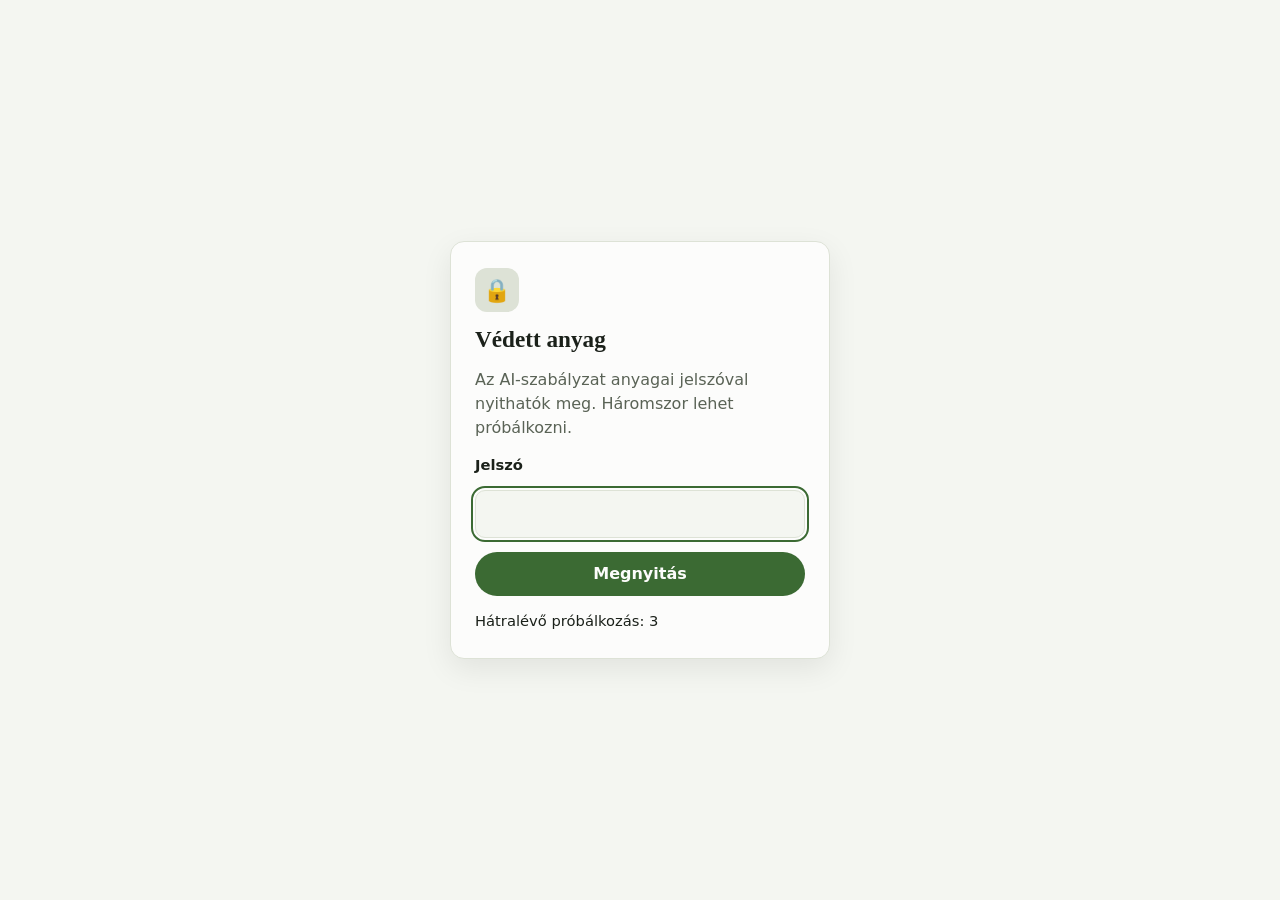
==== commit bded8963: "Új jelszó Co-Authored-By: Claude Opus 5.5 <noreply@anthropic.com>" ====
--- a/atvizsgalas.html
+++ b/atvizsgalas.html
@@ -36,7 +36,7 @@
 <script>
 // minden a saját hatókörében, hogy ne ütközzön a visszafejtett lap változóival (document.write ugyanabba az ablakba ír)
 (function () {
-const ADAT = {"so":"PNfoIwdcYER4MkGqJLSqTw==","korok":250000,"lap":"cXGrzCo2HHw2EjoC.SAQ3sDwI4NtiW9P7Jnu97zCkgpoUF7FUfGJI9QuvWF35Mwq2Sc7rfhV3ZBKzAx5f629hL6M05h7nXt7tAT0wZ+b2ZI8g3/Cn2cuYvexv2+GJxHqVXN0CDzw8mOoBHzWbLODH+hVBc+OUVF1fZ+jUErg1BSBzDg/RFNKqKE53SeGYhF9+z6lhLnOwizVnGLq8/ydhBnc1rNbI3z0vxM2yiTaMlHSLrEtEBKZVR4d6WI2AWGvmbBkADaRPGZKnKfU3RvOEbAC/1AgXrTDPozY69WjsnJznn3Aqwls9O4+m4mXE1SNYWJQL8XNuB3/18vAvM7ewLg21qnXZqCDMCUero0JkLn8gL8mLR4Xqmt4fileK83o1RUDLIijLIgcOyayYs8p1r4oD2pWwytgx+SrhOqkVeA7SwhEUg8+r0eC/5eBzZ2kwkRgjvuqGPlvYRmo+IAWNypDH+Te1vWJgYa4kAx9pw/tpL9LvmQ+l86xSFwZh73C7e7/3F9VRG9g5l1iMre+Qor7jEiyfd09Sr4aGMqq8MPMdbk4omqpEGpx4MwKZ3rdddcbfGlzT4M3E5TYZv1qg3TYIh754xBZQfv701qIM3bg4+ggEQ7regjwLqi5q5NC9USwp8V+xyLmrcFceZS98E+36XzfkqVMfUV6spZP+wA/YKCpkCUfCXSsJo79t+w2SaGD3vQ9Kqdq6Vi/avTdNWnE4sdQtwipABD2wtB5CQrt441TBtlYXV8CnXmi5PLWdxmizViD5skgBkoGzPvdjPXDh4rkZZJvSzjjmdwQkYkawyUTmArqKS+eGLGwsSg3PksUVINjUUVBsFxi+3TJS8Ci7BC5GotnbyiUlN48OyOT5oGE0kkWqztDvPnXg+457mTO1W/e0NZuUpAkMFfpQHTm7Nc7sQrUIA2Img98lZrABj2FJMNuas9uCOHMe/b4yihoJ/cgZNpApv7F8+1C79zRfdD+W2IzNsutR4AEPCAVZrrNxIgdbAXTHQgHRY3xMDDDQtoao9EcOrcIGfPIka9ZnPWmctqAw5+E8jQI8WYfeH2D21sHNm2EF/ZLK/inwiHPlTwN9r1wfuUptWmhVji7d+pxOtZRF8oBRLsLWVpzhVdVj7UBFth4la3My/AjSizCPrh3y759wQPxm0jyEbPG5O1T2acoqF3kRzfvhkAjhV4MRQ04gNGOCfDXG4zgXTbVlMZdPqSer56gwkZIBlyvioQI1BYkgmMwxWNJKD9AS6Xyw/7EDWb5FOxY07FGb3zIWIyfsOSFRs1DZ0Drdyun3z9PQj/RJdkbZ+GITRRSqAvkuFqqrsaP62I9zQAYKaZBDfifQiVpYeONj4mSV6zTcZ5qfr8QX8abHrONG3+kB4rjibrrJXXafbGahz4LehBiyv668YQVv4+1W5Hfc75+uwYJ/mqLwWZEg2vnVa62HxuQ8k5SK5TdsvrXYyVf+ebBgRMuujZRUDUI/aPN++m4ONOCp6vKr1wTMvDklRRfvymf1k9OadmHgOLd6pMJtrJWeBcml7Z7aKgRGIPSpUUpUtQO0prPX8TSQMRoY50vgtDQyTcPEigy7lQjhj7hU8/tRXXUu2XiLhqSzv6wQEJvNDURxRzHyZFBVG5kktasDvlLuA3g35QsTdk08ZvZTup4J1kWUHkNcnlEkNPqAl/8iLEbQAvShZiTP+UKjUyMbNGZ/1ptyl6uO9HTFI/eTHSiABZul2Vwu5qhP4WsVx6TZU3+O2yGPPLiOuTm0k1B11fMs9l7Auy62wsFnnU5FJgqR4Y9QKsCy3Pp0BOcuOgv1xmuAcKgyVhiDw/JouJI+BbV0ChxI+2MLFk1BDgQhlvkJ0nXsYKp4aBfYqtbZ+Etl23eGNFdYrrsvPlI34kIjLZq+ieS5ML9TBNnOCSZg6uShlB0y3skftmp2Ei0vPgboz/DaNgwd6GfgzeAwm5yT8+0d7tlreUrP7CV/XqSir3kS7NatkoG0Gt9pjYXo8pB4ORps0byyVPyllKGhn2vJJ8qhAqYy0MwwFq5O46yiXKUT8qBJqfuC8dmw4EhlInCt5tnisUKkHFTTVrhgsO4PaIUnGDPcYUSc4HoUikqPE2UrT1jqRbnY3TL1J/vIxjB9v4LCQXOou9QXL5IwT8efbtkf5x/NIr+dgchbc4GCEBHFt/[base64]/Q//jHYckKSkOMa385QnIvVv0E2ENpzwuSnKt4t5qpU8L1n5ps882Hnrdt9ljqTS+4TWK/hh6FCXgOIsx4EE9/9qkBseQStEdvDx30AORa937QHsCqnbKXXi0ostOVyf2ltQsPMd9mzNfyOttpdY/J80j3XlUCWS7LUhCinwF3r8iVHs/AjAv9pWRuV65IffqxZlvZk+TD5zDUQTJOZH1YAJ/Qo1Kx9riXDWPOLj1FjOpsixx8pNUcCUDCMqzBXteiAfjH3GKHIREU3FHBHeOJeZWg0IGeKLWy28DgQi2+jnDnt7Gnn2vID+c+YyY3IPeegIwOS/NLSSnTw5PlKzHmQCxOCsA3sSXNd1H+TGbs7yzHnO3syZwQYcCu5+c6OOQv4dQK7OyF0F+FvmtFqWxq+6apZuRvYVe94eXzFfoNr9uPHPLn4VbjiVexSFn+Bn2Ew18ls65gscPhFcLwn/PMqQxlzGKmz+Yui4Ul8Nc7dcE/YKDAZrv9TfLUnsXpYLsHY1LTT8Q++r4/r5S+PHlkkslejmfDxuwr3GMczXDYE5hws+xHas/7Na1NzuLa3GWDDxLOs9MiD759aPI072CdPS8wznG6BaF5GfzFm2hRn5qV0LW86IStVCB/8PFqYcm4U+joYgHnhm9gNRxITVHKV1C9HzzUXJf7OGB3lCo/89QopQe9VAWFgX9GV3yQ3Un3urAm1E3y4jTcne+oe29XgloJR8hxh5Q8RL3E3ivKyFoIEMBcXKwbn3dTuk/vrfarg/RrB+R4vznGe9JrXG8wHb69cXnRX/iPDg3XEgFXK5yhsrqMW9Fi2xn8CYfl6zy75i+1T2p3x2agqHUPt5WUBqnVtAykHIevqdZG5j1qcZxKI9iMDcdWIViNKsgTvN3plH5C6Bp1S/11NoeqYBPj16XUUPUo9afUJBJla5uM8jJGLdCNPBlsw+xpBQnmxFp5TGdDsLqPkjj+eXiyLo7zYZywuyOuuPkLi/[base64]/yPQYVAJ2nX2Z2RkifhjjPrdIzx6MlEeyHMvVLPBmkAzJE8pIRFhNghBwjaL7PCztFNFrYglZZCvRRtWfX4TPtzcBt2tddiQ8Hjo+Vr46vMjzt21MaT1T7R8nP6C4cBVh/vaZYpbBl6MJwvTi+xkmGoxw3omq73lX0T5VcuIOb2X0sYZAiB3BNVZMH+DfHRzI+lj8fhs9/0Rluqxvu/Srh9gI+G+h2CDY6V73UDK/Sg1RcJAu2KpIUK1Tu2htrpW6kk9Rn/w7EXVNm6+sSSEsTosiBYQAgw81QCXAk9T8QlRqYEps5iXsHKAYBK9d5gcb2EKGkf9EzEtmqsE7eAferJsJPjAT/8sAIbPcKDzOSTteq74kXduJXB3OT+hCZwcv9skhkXeXupfZZTxJghmzOwW5zpqLvNjTXbxZAh19akbyFRuBMPP2jeyDToa7MMue5S7jEKD2iXC9IXUPLRbpRIh+1KzjRZ2WoK5mY7cPICZZMI/PPNwAMgxRiVmxuUk7zmzwENN+O3oM40Vqu9uOMYo5L0/PJ1F49KjdMVw+oxGu2P3n7kYCTaRhmDnPrYCu0kxSZ67PiDyLV46fL2iv2y139xFGXtf+3mf1/BZNGJU7tNrsG3VDy9UF85Lwk+fJZ/Fvtdz7X5msxAIAVgbblV1UH2G85nfjSCv3tiwVt7BViDskx4lbi//wMq6TARzTIKBdKtr9Jmi5f3BPf2DD4c4qgSIZIGMTNAkMA207NrdqoAe38GWVKgT8jlLABfY0fOt+6/+bEItFfteI3DzHB2XQSe/4Q6wsqaadxt499O+BOCoSC9MWEapnRB5ekArf9bLsgIkYiGdBUX+s4Zqh4VVeN08RDIpsVgB2Lo81fd9nb8oDfNzPf/+8jVGFxnNrc9ims0Aw1Xbpu0FnNWdvG091sX0ntZXISKjse6QUFZG+tI1O+FpP5SqicioJBNOyp8Gog+gRsE3BoJtLjaF0KN8OLZm1tk3IbJQsBApYFrBMZOCfBsl6YKZvAVffFoUzd/HZONZTRizXrgBWOEvvQ5qzkpgQwEHyqzrrAb6cvuqZai7S0cPfat3HlY+UUomAmzsstVS30l1+9DaH+55vq15Wrt+x1VYcuyMOcB8b4BGVFs6pSVid04pwuimfBB8YtkxyTYhM831DqhYtjwGxyOU6Tld0UnNc4zhYvmEqKuGTwk/[base64]/678qnXe9Wk2e90C09BGTX38xpe4G6Ty19NnrnBc5SI1fVi4ArfXWWEn1E3S05cKoTunS1DvvDTQhEoEhMGuNL12h49hwG9JKVQurObVJxKYMXpm8I/qeoEH4/mqwQqMVttqaCCe0lROB+M68uWzf7XUHg0PEEgV6PgQh9MlDwg2x5Xr/kpQMzLbT+pY9AnHjYB8jdINPTES32jIPxrf2ZZ40QQrh661IJI9/izOgdZYUHZ4N1euXaTMAHd3E3jm7Rge48ok6W8jQ9y0f55LEPgx+g/u1LNWn4CchJ3xUDjEGmMn8y3ZW/bArLkRS/tckfR8m3ycaVL1YHXbzz2bWWtWnUDJDsZPgQs3k61s3viGuOZwYjdK7nEpWkpXB+nBcM/16eNnwU3Zpoaoyfaxc2W36ExjKSiyhXKK33eQzwDJ+1EutQyBBHDTKYfxQs9WmZNHOV17gT38JjkVyt+y3e4PQGrGWzfgeR0AJovHveNcjXuwmgiWPru/E+nw8pnQw8VCljdGjuqvTIN1477KmtXGnGUJ7DhSuwKIK0E0Jg4oMnjRyC91V6Ep5PO6m0DIiR2RUswCPlgbhjxL6V8uHenCr3C8yd5oHTDgUegXu36OGd20fBb94xW4HtejRoXiSTbWKRmQIO0yGcsSsah4G3sAKJ8bHeYuuYT99LGvBgc3ueYf3dDH/02hGCbFzWEZiY41XffvTRDyKirecNjEcX8NfEJLlC6b4eG6MNqV4NEztRWpauLzU4+RNqg9gDDOg4cdLAxwl9G4Tc2uBVsbISnkc9Kuv1Y6Z069G9HiAFBg04z/aMoc6fP1PaGxxs8VASXtD/2mdBl3habr5Pg6qxYBccbaM6uJEhI+CCO/6JVGhlWGZbN3onjFuQUhJhYI/FnWcW4fPiXSYsRb731buGmj/jpR9QNSsaZ8j8dXdqKhAgA41uA9X1emKLPpa8XwkpkWPG0EbdogVqqRclTQvqC8l3vX6RfSiltkQwa3PHZm7OTO0YJs86ahbNy6lPCYSOyNawRVH6ZoiIA8lpgYUQU7AgqmDCRQXx/VQCNkv519AkZFRFaEdebVjwTi+o9oo2LEZE/w5yBSDmC99NUNn90dQWTuzek2xdx3/+PvMqcpXir0tRBhsN8tuNAla/Y3ukz2aI5x0HP6Hotzy/k/3FpAkaz9qsbhOlKREEeAquRUoEkAsdpOkMKN7hIGlTtXGXsOx8q85RXuc6olzAEB7XAZjK6hq38l56o5rWV73NqET0GDsCUIDujB9f/n6qLFbzzqa+hTOXTVZJCEN2XZstgHsuyGNzSIDfGeWe1AOm41Hg0LYzBoM+3bubSc6PZZ2FKCT+qppJ7ssi1elpteIUFYQEX7/ma1E1EY1n5T9muT+eL7/6pwf1HTu6OymwgZDiJsQQk1OOPpRlHtpash5QGIoiXO1lQtvB7sV77PqJqYJ6Q9A4hYIOmi5DkzG/5wNjsNaqqgJ5gxAg3JYhPeLTNo0tkO8G0HZfQa8iVZIZbCOMNzjL1CI7NUpnXMX9Iz9f9SsitDfCW95urbn/8gYakaMQhA2CsWTsan7i7a2rK5vnq3elxw44Hvl4nkDnrAgm/JzmeRJ5WAxcX9XCkp1wStuGfGVhUQVg6MEmnM2yHxMBnwLiGRKa613cMhzXn98RfmtMIMgGyRZD9xV+Z7l5ZlfCf1YNvOOlGt1IIHpCo92eq8GpYCz4YJREvdqPZksgldI+Gs6tZPJiuarszm+DYVgCfl9mxOLdtMASG8uP7CDjtx/SyaZWAgdHUWdUAJ2OneXAsemXj7XayU/8tzXKKkpe36yPg/vjDGJWO62TMUbEegk4VsJCQO+f5xTiNY2TvDPhCyefS14+f1l1XgxkYvesbahNIircTQCRQk30jbhTdpg7F7/+UzZAG2yrUzvFPk1hA3nr8lqtQzXCy6j6BQ9zsyrkoUVPgbexEzR+1Dnj7evYcPEOCGILfQkADERm3f3YhP0+9jNoZslEZqgPuHxwiy6WQbIcVs3skAtbIDMe07sVvFVm9VJduzy/a9Av8Cv3gktlFshEcFdWTfZAHkpaeQdeirsVAswhScNI65sfXKkXkXZ5ECP7ucdRtGlvyfrXii5r+OEkZs1/PvnzUYYU6ldv9OA2LxEXuzkvV4+/Yv0aGHD9YQhmfo+UewWf687FZQNYEo/Z3ExOpBMmhu9YrDVXW5Ph8utO7OxzE6tqPevC3BvURHUV4L76xxohuvdXuj8SriDvF/Iz6Ig6xZhJAR4Oku+dUnthTCyUOoFJ40WQsmdjbDOra4F9eMg7rTONe328Uy5mKtKnxrLD21NudZiyo/z3w1nhPc7N9YLrbJAgGt7e5tHHskDiSyIFTouw+9dQ6tKZc3H46r/4F8yLgwKEbX5dZLXEbUQ3PHzvKjNxOa17t7U4kI1eCY413mbq+Pt+gL5LbYYcjSbcvRl10mdkE15n1bBnwuan0+h/5HTrf6DmtaYSYcJSQgti8iusZtl7LzE33gg4mWYIBohZUsGV9NGUfeSlm7I0kBOo7ZdxhOLsIT4msm1qD2KGzgqcflJR1tLWAumgwHWB/rb8E8oW8Dki+//[base64]/Dwemgwf17gYpNQpuwn9jamPeYhyhb7751HvKPlxXrd76xvCxQ0T9LGKXC5GduTXrdzCMJsNBrhR6AjR/p+szJalL81WF9y+PGIH70pjrB32dUPvTRglPl2CuBOhDP62gTdEWWpIeu/BJ4vZpdjQTw8CesTtDJ6sTcd+rdXs1XuCEpZ4PNZSdVhc2lyWSYoUR9c33iBo2rVdJAqaproS7hSgGhUG4IuxKy2Ex1QC/F7DJ4TnYMI4kYs2U8uSahdZn5sOEzKPck1zkxk/BQuTuo5EZDZEuBOuENam+pCT8FQEaNe9tSMRnt07JmGq80r8ySNDJp9JyFHBNURfUBhy7X2FT/0MABhH3ugEJkMHseRIQrmJNGYQolZ8UTlvBLK2VtMOQk2LhpZ3K5Zlb/YsQW4ySGudpznthGQY3KZMXWueHjS5+3CRyajkpep1tqU+sbbsIrvof4X7DXlr1LdV5TSGN8YwLmklh00sRGDE15QL5ogLtMkKgJF9zOG3JV3Z+uwbAntaG9oGrYlU/mn2+X4ZmzjDhu+q1Z9o/sn1R9XZEUYdQfbRGq8MDV2tLgFH4ZQzJdKk9YSU38NqXRSG8Sc8gW5OvuQtTGWX9ZmsCjuJukNmth3L1cOol0P2WvFDPn/e3/EYvbx1isvBTBCBurN68H1R2N5FQ27g+mFEviMS8J4TJR5II+MabWkbJyfrwYkmOaiPPzbmoGPMTu83BjLP2jaJdbbOHZ8p5T27ME42b0/sgaF+gGsVYO4i7/nEwzgJow//jFOEd42yBVXaJpKDMTfIsxhDBnfBfu44wcp1ctj3PnePodrCUPvdMpaHJLCyk7FSEN6FYyEyirV98vPix4f2C1ZbLHZ3AIixQpLXRqwyFQWv2sIaR4ojf6fHrKvtXz0Kt4Ev92+mtDfmuVCQ4oX66K1kxCH046boRu7X487O9/RVIEYrFem1u7CHrvQkZBc4YkHsqzWIy+fncEheOi2+kTCfdwo+xa5BLpEbiMlTUJcd8/f7H6HPNnFN3kCrk/YJSNwKn8WCMtz/1wCCO6+n+q6LEwdiDTgpSeK7fZ6TP4RFywo2rzHW/4ktnQ1AP55iPwsji0CTTDry86ThpI1yoPyWur4nk1rq0OxdmO56EigWXI6mE/[base64]/18xVx1wsLWkwSRVc8f648/TjeCAlzyXzfQHhhWi7Tnb1ULWkYvYeRKcF+I3r/uNKtEiE0D68y8w42xubZ8/nI7cA+8je22H4M2yBm3DUGvgLZKEtWCw8hajljjXtDpJUbynPrOJtAxw06VtXSkyiM7iDCvNocFhpb61bhAVd9OaftsHtUBUA0Ao1C/e30oAI2bVSdUL298MjEqID0obuBbaJDNUDo5e/1JDA1adxtwzMV7fdo40wS0gNQ7CcwUP+1F83llG45uEMtyovO5iaiOueNJ5vFES7YpRUA5Ac8NcGgRSzLZN8+HCDJU47KF5v7pZD7FzOMH6Pjos0tdtTTzFz/Hojb0hoS0g5/ApcTs6gSy20AJIr0pnJbB5z9UbrFgmLJBpWL+B3hQUnfS1eJw6LZ4+4pMa/nF4AZ+FJtvTb8lo9D1/yo61bDpv2NnRwYfci05FZMtZM41tjvPTjzYCJ1Wy2ajAl+LO0qrdUHgURGDBx9HbuuC3Fcx3Zleu92CEu7FustWDR77/ZEMohjZhRXRRMhFeII1ZVjNb9eCzTpIJbBkZpsSh7jPo3tUln8+JLa3wyYPeXKUWoPud/yBv42jpn+T3x7FkcWbbMybSYMdGYBx1KJeLrCNj535bok6S1VLvgAw0kvYXpEvSuwHf6wYt7fS/jZ71nD+dJ5WQTaH1kV57ZU+D4jIMggmUnld1KWgCdEM5pgCDS78EUDtvRgGm17kOLa9zppshI1KK2hbWTjnBlyCXUls0QzKPtnw3j++CPHwFXZgBLA371TfhueXYhvSsBKPZSWr9Odgn0WLQCjTsD8kjbaIIt/2H6FarKAGHpUoe8ERysz3Sr43WnUxFBJsGIhBJKkFvn/20etuUbA4VvCeS2e3CIWUctX4hg1sIRjzwbeRexSMJQ4aTQO7r7RT/e7BbnsIFQgMPzq14AsuUqXjZp0pe736Jd/8bK4nrjacYpTYp7c6DYrrS6eW4O0KcmH0K5hN5ELFg1JiZswipRt+lRY+iHkpTIhTTo+wt7bcebKiKj6Rh9mVsM1XKvu9F0JdcMPoRvXiPfSD4oGF2Jc0kbpLGl82rFv+0miPWoloS9OpPJ3SN4G88IY+R8AJAjzgGH5o0wWCyK/za9RiyqmpMTWU1qKpXRF6IpVKqBHl3gOuOjitTA40Y+Ia7beXuIv8jLwSAHM0DB139KxVco3lmy+8fuUDwnQbO+KmlEgzO0xlkNXgR955N8qdSTnxsIcVYXwh6TaHEWCGmyJ0GmK49CzohdoYSf0lda4VPn3YIc9oJOC2zdH/I/SX3i1/xerFVDCfXzJL43pGDFxEYnlHsZ2Y0Dnd3frSgnSh2UWfhBKlJ3LNr0Se4ExOOYgWL/xRySbTFKWeqMEJRjKgslFAEYdCjn3ph9sPuTDaB+I1+hro5Yjg0AK5B4pohUXDy66Y4VJM8mdg3QgYz5GigHXHxFPQd5d3aXq3vueSz17bZ8qhAtFTsAeA6c3zO0HdMHVgCT/dyDpEFHA82VzJmrxBF6+V5ZF99H9Uw+GJIwHOPLdCZ8U/zJyIJHdpJeQALSCb7nqccL98tX8tc/oHMowIgXG+AnRK8C02OmeLV3H+/xz6qG2dSPOLw9yP8/bJEYG1EjYfUx3zXIg5t6QY+BFyZyRol3nLjFY2OWhNqxoLCj5xF/cIBXS+TL49LWODfqkVHNEp+Wwcl7Q04fGr84aRe5+YEj95/EeVgdpSn5iYOHllXlgFDvUYrsl1+XQS3UMX2pXKhR3bRhWG+4kVkzuW8/nlK3HEBzOABgoYprfGaatUGVhNBHX8mCSo213hCBPFTyYTct7WcH7okCzXIWdpGvegHqT0lbknn/qGydoXP/GUyTjuNQ+wwxyUx+ax6etZ109G81qEwtWJ4ifoArompE6Ow16KaZVy603msmoCIJXW1NTV2HGVTh8rT/uW1AlENRxfmV8bi+oP3J907eq83MdPrIh8vL3wWPYAUV9lJppmSaSyUM5YpheORtMG+XgetjHjNlQ0HGjSJN9sFgT9d7L20xzBt0QrzayrJVhBQdg8pPYCdvOzkTwjv1uPG9cCz+eIYMhnsBJmgHf07clV9Khe8Un/MI7jV+5C97f8rDcVI7rFEfCM6Pid/VvtQYvfSSodmAcfiKpaYLo8VuULDYiQ0UfZ3ksN+dRSnI5WR0GukLmuPyJXWhh2MwABYA4Wm59ww3lMfbu2GGowOWnTlvqxpI/JRsl7jRlxLSuRJJy2UpEOurEZxs4cUCB6DzncRRHolUNSQcheyhYN7WhCS6pJIvC6VRm0QvGpWTg+DSAT4wHCxDGIj5oePq4i40EsCGsbBXb1NPiMA/2CPOqaSEmO7LSWQoG6b1f5ThGu8H4Ko5eypD9yuzm5S4CziWYDeoN/MwNHdBQXUjxNwgi7QlYxnON0CuCjQf39UWq2QBDklERjNHAEoNbTgxm7l1FUhVpd27Mh8PoiJD8kw2KYUqb17H6EXdW84tmkfnI1IjLgH6FqWZRpTGfyB5z3uh1yaZ2e0T1eNZ4mwe4Yz4cHoREdyPDQA8v0ZjVuN9zWE/J3ffN6/mEs2BtgEGwtBnrFOXk5AnKGdmDn8oGGSrq7skr9EXyMfTzoJS05eaitW20z6gPLAccmAhsxwzuBsl91oTc9A0zc8nCBSTwDfYlOW/SrvEOC1Q9cUtOAScl8Fsh9FHAAznwapE4B1JAk+xCAiUVd/bPC7068YaUX80LxA4AN5YeNvZM33vpaMokL6euux7oocj0wyzl34X6uFjnCVMiWDCHQmMo+fB7Po6PoL/0oNzSEIjmf9R9v+P9tqxi7prLL9sXA8F8VNLHojEfp/bwX6CJFQGiE4VMpZrdLdrV1LpxkEALQLZVsrt9zreQkQsPJ/J1GYpL8RM6bH+yQu/JR6W+ppkrpnA9BYuQuecqnv9JKcO+qilTnlwxy369A9b3wRiRlfw8bqH+AbXOGpyXTvXm7jjjRHzF3M4APLXNfBETrLhq34aySXhwBPzR/gSa2KMoOyA/[base64]/SpQIcQZyLEsIfyGnneq91+uk+eCRzEpNNX5Jldw8DiEmqEUrAm4fs+zjuCVlBj58vimQViZbi3Biyeyao1Rqe92xCPSadumsfAsi6/tgH1DHId+tyrTMK6LnJL2HyYr2Ph8k68mIeixjq+nUhQ5xUpnYa12j+GMlJ9eOh5km7w6/8kw5Op6hKUE8BYU3EezcNKd/6Y4J//dib0nN0wPjhbpHpMqVhfBgUye0ekkqRDA+QUd8EUgeCglf9JbT9gqzKhY1cDHRt0ht1DHsj0pYU6QVtAvkz4IaNAQXNqKkshP1k709padN9NqhobxQ9bjsHOGzZ7IeJaFpZ6+gQZ88V1XsGbR2gtpW9h0JCyWVLmV821n/i3eJR/Ir+o0EW9b8jCMxP9eyqgAnFuLR2oxU4S3gsvyoiVrl40pqMaunq7Eyjq6yS0aU48Wddrr8Yww7TynavJST7Ev8hQZJ/mGg7doO2McovvETFKJxuk2aw8QD+DXJBnJOdP4jL8jOJd68XDvmEKTeiVbLgC5bMg5HwtT5BEwfXY6P/jVZwuaAhvqjDAQ6riCZAatu5C+LOnubhQsRtcKretbzPohTX5zPtcFzxkq5MGiNsAyzUBJGXQgFxLARLLQKLEplyeMCj5AEcecdMZPAC5Y2CZVzwChdfkzKYL+uHyB+evg/NsS0vjDO2D/LifDy4oA1P91zBJ86bv6c7AXNxU5lC1sdyCDuxZvui3b9romnOIo414afDy5PYN2OxqkW5WDhlLq84f/xH9CqmnkYxHfbDgj7fRWRKYE8KPBZrIkVx7FHGmcW+RrSbfYSMmujSzYqQ7rD862xn8iaLsOE7mEZCrK4/xOXLsnpofi0yMvQgGU7pErlXmEO02vymH1ABRiuZrLrfb4074Ax6vX6GRS0Yw7zF3fzOVNMwhilDsynN2PCMfTzorDgFluQgsHZdE2uZSwplrHoT9ilEGHB5qmB1bxVN8WVukP22AHD1qWXu9LRMzBxtXfa9ag5YziCA2ucay/Sg/ejjA1rHYW90q/C5l7tTBtj2/mTiIf2xqyxBWF8Zw68D5+ovggmKnXftuZw2QuJ2HE06mtHvblxBWVyhPnUNh9hkDyUymu4ceoFPYtHwHApCTZzsmVrAxWX7O2UgsKH/+U7Kvanp75OWcYB4kHZn4dN7KT3PKuo6Dg1Gti5IavCRy+RqiK83n25QpGcgoUOx9BAmWmKaxTyhIWYiLSM4l9kzC7DPUg/AcrPcOrAYIltWtfBgxNrfeGUTfElnUETsjvpJoh/blM55zewO32uO+/1yxc1NDR7TooGZRd51yek9gPq87ipi47Cn92LCt357yEE2JgmE3oNBo6HSzFh/9rXdtS6BwbYb9xcPL1hgBM0DWpqNWgGtSiLPCM4VuoOkeoCs6WahrHDySf7Gsr1KzwwZyY1j5hi3I0wGwZooAjyoL1RHJWVKRXhtznPajpProYGVyl4TQ7hTZKLO04VetVtjUN/0fNFfOt6tB/hzhRDNnHVtKT/1PjD6JGlnDHzEqdrtZk+l2XxIV/9IEtbyinx9HVwUOhXkGfHhqqrdK65tQc/eR87e7ll7YcQ3xR8WIHF4Q6n9for7PIegLeGAuVMmhmCsB21QiQmXydH9I3b0rmB92R5rWiOD0eLDh8w0lof+mMkTMX8yg+zCRIeLzwz8xgeY8tUTKiyWtUTwXSqgp7eiGUi/DWNRIbew7LYyfIqGeU+K1DtwjllzFkETSY9jcaeuzWFCMn7kasFOmW+qzhX54Y0ldh5S5ww8YJCz8B2WyCaueJanc6GGA7NU37nJvV3ztm3cNII4rKBUYGRfYFWtjav+Aj5K/XdJCPHO6fj6JGgjWujiv2HtOup2KI0wpHehEHczpi3viK6kzSrCR6JGokR0grjJIG14whDbH/y8V2GidiftkSqTlzEHIkEyC290Rgew/XeiQjzcL2G+CGWbmY4o4chkwmiEjw5bKnvR8sIqW67f5IllALdVvI7EvFsjZEKdw+AmJlxeZn6JXTj7t5aNO3wWeoaF+YkUEGlLTpmbSBQnO3iU8Mg1aotA8++tulARrf4a8yJpmd/0N1F6k7ypV88ffAzidgFkQDMUYlYFlFQu4oDFWfelGmEBEQu4dMCCQQ1OWE8oI7vw6ftMyCAVB7v6jima2pPfATpE9ePR0lSblRl3oXQeZ62+pkqFUzYZMdtl4ULwWKOE9LZaNjDBUeWN5nPuqa6mP8zDSDhaUmKH/AtrSP+JWtAc9gOLVv4BsNORF83Eipi+6soQaDX8YbyRP5eCR3NdV2W7Lg55av1VXywkznE1WXxF4HR7z8tgbUfXxekd1qTPyM+3BIO/qoC8L90G6TvvhlEiGKLgVMiW06OhkL7/zZJHAv3xOumGch0UxnmQTIjyRZz3iljYtxLIKayTrotpvK9Z4YaZ7fMDiaqzTTGbQ+Z38pz7d4AxgX7GInwBsL9phWRJP4U9i4jVoFmJBPUxY9B5sBOEGsSWvHTHz2a28iZgLfDxln5rdC1NFCZz4fEL6XGTtUQWuOn0OlxYufIy33egJ6tbyd5fuDgnYW/L8OMf63a9XtHY9q2QT8flep8g1IZuc5rz+Xq+qO+l4Qfwyo9fWDc6NTgOhCRkIWKwMvyrn6PY3elcYDINhg+1wBc98J5mQR2lKdOK22wOIeDF9BpidWZ1EorTnmdnR42HdtgYQvZTM1S6xZbBI3nE76tFISxbwtmaMuWhUBkTR2ug3iQFqF92io14iN/pwuwbU3p0sS+EB1pR0FdT7HW2sSbBlqOXh+/QDsGRcryYI/rSwpxNv9lq0dinZik2i8P0DFg9bS2BAY7Uux+QCtperXEHzFOrZCo29wG0dGz2zK2bc6FBFYTAw3U8WDtDLgN31Pkcus2+DnlpmyxsHZ8Blndk7rexV78jx6Jqv4QOivy5lPXrx/sceCKNw2eoeprA6OlDxG96VamOLcD5IIcTMuuCURv4NOsaF/sut+7G/x6qICDUpJVqLkpRxuK6Q77hJyrj6Z//7S9hgPiKrJtiExPD5nSib03i/CPEqkWWmuYc5l4jGN8nakB0kWrfVefh9zcmEHuCyKGE+VnfHfaEVsIXE3hC7IbP4CZm3iUstI9cGAh4V0fqkGF2L1Kxn84h6LS5rAl9ao7c9VYCgTapAW9p9tpeHCbI5oUWhXygtfjZXNvzeq0kZgEDjgWHipczMGFRo8k8JuLr6fBjkvebpxwD+/s35Xgqwglz+KA50kY7vDCuqnuK2hNq9x9P0EmveXHKvT8Xvo7Yyf3K+cr6MlcefOGNGLxMdtakkkdTVrfcVBtjoJNwZFZWn0NJfbrQZT28XMP+dAhtWc2YR0BVrAhW8+XENYJlD9DWBPGm6pW+IEV0K7VOWYpQ/U6LAOhktcD68uJr0M0NfmkGPWXJzzNFf1mWJ95C1w4bfYerrrqbXvegiigg5AQx/LFA/JyrhAL8IuoXhXGIcKnopyO7Rt77dEqvxXebmfkaI4uIK9XQSO2lhw0ZBHLgekBltUq3rv8G0nNxiVUDe+8IQh7O/6OUxllwipOT8CtNeW+UBw+IdZTVreU8oG+FIG+FtnTmhpBzDMK66Q/cYCqAmCeh593Zoge+9LlX83Doarqd4c4sLgfFvhPAN2G47Y1NmcsXUQZVwstDuUptsTl0GjadCvnO18SSIByQgKb472o7Kp+tYI0x5bIcZPAmS8FsmUPmdeQOkAfWGLTq8olWuQRV/wpsLfeABfst7BmXwlMAZ7WvE0E3jkNY8Kfw7Xy40CaRDfw7bxoRb9vj6Xst9t3gGzuUK/[base64]/SW2jSBYU0Hv3AXf2l3QtXe86khx9CEqzJBaJxW4rb8meHYYyxzEi1NFd8Hbz/SCBJ6M+iepy4zv2FS//Ka0MPXh5oV4l05eJimKycDS231kPtFxjHIPA0DyTXNe8Xj4ENi3AD2ivovDooqkpSFWZHtJ/w1znYzkC2aRrQQvCV2w0V+9dF86c3+QUWR/zjB8MBI651CFl3BPNFwBSDpP6FXWXMUza6ZWdoNP59O58zbj025ZuhZpRQXRe/y+74t2aQrDf5dEM4NysBKFFHZnD6aIZ7N2dOzvzatAR299YyFzgT1b7UABQFHq3ydGFAs6Nj7kmQsUGHhJVqMybZpbRJVBv4n7qsg4Zrcj7+hBto2gfRQLNV9DP5SmIKu4ebuoECk7Uft1+sjLVpIAXxzA2vOubetoA1CCnljoZt52DbgzXT9ywVZGqD3kur/OW91q+aRSAWSa1aeI9/uydaRwWpa2+OMxtsBtfyG9q+xouFS2uFdiOR8uEtVpnMlGBSEd0W/0HG02lzkylC8+j5QpIaDqCB9Hn65akNZof7arzUsD9kWs2z9f0+AA1p5DJKM9Kja2epy9EqDqEu0DmB9/OFmTuvHN1Zxe2zYzAKT/xFpXAb7i59XirA+fCzm3VI26FSu8bu5ANtmmmRa9GiLtz5hI3SlSgc219GI/UhxBXFCjlXcVDgH8RK4flqVaAf/MPmMvKFJ2eZvYfIC5DJBiofdF1825deZ2+0sH5vNlMbt5BtPkyGhrS9jIw6Qsfn2cKYzLD+wTdQspZwEbbyZdQR/[base64]/s17Gy1Q44QS4EE80M5O0gzecvn1lQ511nk9NRU0NVOMIJU7B2gw8dga0LjMmtjp1TUkopr6th0casTAwCgro4uUrbYGnQadrfHKuMJhoQBnOqRpzzkvCc/dp86FBJKHYNbHPynIQijCKzTu9MLrGq+vcFYyTNBPxM1X88gmSsSivmXG8Pvboi70jDogqPks1p99gLzQqQPFVXP0JmYhK+C7y6AC2tmSr2vVd3e/xyhexXhXHhmZUbzqyMthJFndvXs0nhJhFy+IJME+W7AvKw32bwIUxaOUIdaTp/ApSBtre9pu4Yml+aMziO1xBHR3hJT0cBmP/s4BuSto7+VNUvYEW/65derP7WALv+1Asczeb1wHT4nco0WCJFYai+WsZLFS+UmCZeG/jzjsv3FdD6XhH9DV+rA88BlhIP3XjFrHr2YaxULwY6/RRKr79K/VpRbdJWAszpGtyaIV+MhWmGKKAOBxvSRt6w51S022DOi3djMnSQTlEqTuL3+Vja2UUU4/jxaF/Tqa9dS4gYzUETpnPgBQEHhq5YiDuwEOkyLLaxXkKBgLyg0v9KglA4IrsV1/53Z/pwCCFIr0O/8XwFw9V5w/N65Ma0vgGg3AKFSTVFG/[base64]/[base64]/eNCMrIXGvuBnXYQdvAVVEx0JF9mZ9yoYMLvi7YNSvoJXOIFvckCJe63ZuepwzL1NMopNUNTJPBHJgehJLhxb3QNGxhP8KXyc06KPD6KC5+VmgJX3ZCONXXTFfW/jm9gpTBKE3FkHwgSuKTjaRdzaq7bBKMd9Uk3ymwVCLJ6Ve4T8c9FGk2K9qCJ93isVkevPLtmBvbhxhlYgRXqAru8YFOuAHat+U7UTj7X30OgZ7q0rQkCRO5u9rEbhahN4BRWg/[base64]/6xgRcljh+qGC5mfyktXqHSNSEe/5N4N9f1sfbgLnbpnLY6d2UzeKDLAvE4KLzUiojOkQrROicvocCykfPszIhhzVB0usV8EXXapeEODMkDaWvsJDNyD3x4Et/UTojgqA04JYQ5Pp9wjY2KwIUbgZidgsQ9bgwMaQXH2ILOlq8p8awwPmCruajCuPYdSausUxR9J+HXAqpuZ2+j5u9yuYDlM5M0s8fI/aBOCTRmSkY0u0WVYMnazcS5ePjPA0urhnpGqz3d0B9h0dRZdFQaWG9l5lse98deftbyxQz4oQ9R7dXZDCY/eb45f8Lmv/9lyAqxFLFFeTzzLyYJNXsAbcbuUmHbUADDQRRLvz1bMR1dliWigfcXEKEonadw5+VA/VE9z2TFIYaK1aTzXYDOgB5JFxxsEuW2yj2dBrub3Gr4Ke79gaf8MvwYELrZNkp2bJDlhDWIsqnghDJhS8Fy3ulgOsNQ7JhjyM0GKY1n+42Rp5a6M/pxRLuD/meIshE2NV6FP7LKA1iu9KbobH1RtWYSLdZr108JzwP/q+SH7enB3RyQxrGM6/DKsyyPRKeA8wo1RnolpKrCrDvoZHNHhyO0DRLsCmTQFOK13m2fNgioe6FRrEh0khR5ku61U9fakY2vhsUzMNL3umfjNl8VCik4OMAzt3pJgGg3DZLsIowbwQvo6ZAmO+niUChSzj9xBJge1ONHbXRkh6bUtt8HYhbTEae3U4H8llDfJjj/y5plbBLv8XWfDq6WouQeDF2uuvjkMsbyXwwLdfY+56B5Dc+l5IgadI1jrvRmMxmgJKui8qscKINCxhuOnP2ArYStpCkoUOe+z4l6+ELjrBt3LdgegrgkKyGQTcl7RO78E0OQQvk4kjUVswffMC8XIzpjc3mMndbyDk19qWjX2Wt90EafMQ1Wyis/om/Yg2GdMOn6O5yMWZ6jZROUBNpxQrW3jOauMWEwnOd6NGy81Y7MxXekNFGpy0DS7aim1NzusJflJka2zzEXazZrcatqejtZcaoxUSCUF3VuHaYWrEdgkEC8REpD+N47rdPZvdhfNgC+kDya0waSQWET0/mNGxInjW/3xs/[base64]/wwGkyt+aEvbNINzunCSTYzMzLamNazrc0GBEZbggy7FQjFene3zsdKH4TEyGuqO/5/3efPHY48urJspQAmeY1fWkYqkpog7w3miMsiOoNbtNmM+rwjR2VstCIfYtWtivmtOvWRRfkhnUfGGnXrjJgKhukhcMKcg8yD8geUx3i5xmIKosI8/mhe6x3+OitkBIUli1FYbQLENsmU8/huiCbzCzrD6A5JVfPJAQhHebsyZajAcmgEq1XC7ueDZHlva4zajNwbERnrOPSQVBTw34+wUpQQRTystlkl1NCr9UQrZrjgY9fGLBTgX0LZolgztEZatlOkeS1VU/utQ3xGXKu03+aq+pDNoTbdZvZw/VWyp2tk48kwI5aFc8gGGQJmb+qUM+QJVp/XSs7D81UV8OyY/I2kLHYl6kaKEekGtAdoFqKazCi3CTPVFpYke3wpWAls6eRgDCgRY+IL8atP7n1hNLLC6jMDEvEbPqXpzi4hazKVX+xxvIR5tncJtrH88/OTAbn8rKFfFtb4src1nx9JvY7ScIUmaguImlYpXaiU/fu76U+2MAhYwCOZrExrmH6AMEt/yoIbkxTYemiy43mEHsA3NPAdMl+mqE1K52j1Hm+t0F6pRyhJ5crpfKp6lWCSCBzZ7OYIhyM4WFnMsoQSYK0aCkSm0gQUAhbmXADkQ4oM+BWYahdxtulGZ8IVKu/pYR2IVKW1iRwhGh1iHeMoLig2cgrv52Y/YYkkddIPzvUrWC3C8fLM0BWGOZAbIOrZWfz7Si66nKqz9ZCEi32PGXntJnTfu7K3+bzZzXF0xZzUO8wejnKuDJ+SJ0m7/ZT9bOOc4tq92vedR06yFD9+Jfi0NI589A//TDNJu0KenC2dKgkpyhg3tycx9tYopWtI8zFJsB02KZN2z/I0crmjeipEcLQ4kmZ9mESmLVNa0WhfwjKB0Mi9aBgjkMUBAR8TFP5BxI0XzAxM8Bz+gwgY6xK9jAPW/kK2RX68ZWcqGgar6FECckoW9i5xq3WZOsG7tFOFJVYv4VOB30C4105fOingT/c502QDJi3yJKyOtawBXdhnXIpZwpdFUXSUR+xjaqwlF/6hj/dMxtG76ZZvY9HvYEjjwwZW72lUwsLvFlOSId0hY1wE+VV+URoYrnp9xju7FO8oeDqYy/8MZXSdM3CJS4MkngvUNgrpLkq/lfdZhPkEAnmIBVwzLce3Z+Pec3Jp3S1+xDbRgl0ZdxLvHt9WP3PS65HOQONpxoGvmjj4PvWMB5qLOGP/MRq4qEuiQS9AS23GH9FJzMnUAJJFR8psDDdYCWbYBwDvChOZdn0VYH7GViMXqN9e2W/gtZreyMJOjf4zeJkJC4MytZlS6izxybW68MgwCl0eQr0kUV3j5op+EcM0l1wRrHEI9FUu6m1WBr1fwxJc50i1nXNp0Np2CSTlRsQKWhDiz5cQAsLj/seiVj8OD0TzkqvvrMpv+JXbncVajm1eWhCZtGBXw594mgMfnk7CtfRyxxnBCfQDZLMzkzN0WLsE2kyl5z6EICG3VfHXnLKKrELVyGTwr4kxBOMojO++/[base64]/Z0kToZnmUGh66kTZwxWhXgMSu3QjPNd+hvJJSnXPZpx9kGkkUUerP4Lw9FA6055lEmkcN6DfWK6b/zQcMlnMKcMgSoo1epzM1kn5h0ACqVDBLwfzzAKByNs8vxE4IhfBL6fS+jbYpRM9juB2G5qjqSowwZQ5dCeTLKCWWZdxT87vxKesMgoKzAcGNzcqFlQHF9OHIZdq+kNBEw2QsNOkWMXFRk3epR5ynOCiI6nK47f6LmmPgHUBYOkAhH65gLMgcO/3Dc6nPE6dXJYGRpW+h1/Gn/pMzlNNOvWCLRY3iL9+Sckta2zN/[base64]/+kxWFaJ6EFIIXINTmTa4KFD8j8qzREnLU6Tqb7wVrUm+JQUNNvYGYTxxaCwLVkYxj/vI5J/At07hHct6zFcJCHXtwDqJQmJ1tbqBmGoraEbbly/XIvfFzpTt9MKj8TW2duS3TKT7CjoyBKmgqKHqvKjPfKkEGDifKf5XnmUzCoT+jDsMBtTuyjr1nABlWMnxoZGmNv+UI0G08oCAivi7YA41tdDJu0PrHFcRm15vbkG0ZGLY9eHEvm+hk6Yg1CdIuG11pJvU01wx5Ukmr1UZ0+S7wu66W793Vrnkpp+wCFftq3/yeiLgQTywfdSwJ4kLUGCzQRvoeAwAJWM3U2GBax/VjGhf8d5BJoo8ESOt8h/c97HE1a2SGUYNggTSu9rbXlg5BoIjSGAcOgaJ4kVk63ovAZkKtu5nBoj7NBSo+eeFEHk9dsX3DEOgT0z+fE/Bpv6nqYGqqrRLzajFN9eWgXXOxufFu0Ctb1n0QNwn60wywHR3REXyFeCVx7UUjGJateKXXhx1nDWXRrLweL95wxN0sUYr0Q9bCczJkvtR/k9QmAWrzi1ZIHYepahs1APs9HeAYRItz5j8QukjXWEXx0BLi4Hn5OJg2VzrGgyJcysTtmBAo4nD/essEvxKX/JqUXxUlKmXFhDaahFN1TdaJdJyiCt0OxpyANN8FYmZtCcVFHzbnkzC4JOmESk0m4Jkxz0WC3gpNfHYeBEuVc+l7cgYkR+5PwGCgjzy6IPJIZXE0LtLiy8LLPwvSMhQd6Icbg+lTwd2EjXrzREbVPmfXmwBmnATSw/KWOfy0R2GxcF7eZ55pKjtWc8rks7DzUIF5WAAIJfmCznaUgjs78hS3h5oyWpgE9MlOHHaSBD04wZW25EPIVPY6jXXR5TjqFgbqkiJlJRJzGcgNFFGWDX/YYtO7cpIrGezD7Lbz3axDkV8Nod//kwg46OsYtciOqQ8S5IVGJqanxzeioA/OR3Q0seRklmeovlrhyP93MCgCxXTVJFZReqM9BxlklrK8zpmmnLLsvp1twx1PbaCZP+7+K8S+x0CJ1wb2ZgqwFSXjUkYZ84ysnxvyL4+BFpowW9Sh6rFNfNJYwzaf+VtFJwHmFsG/6V2GjzgUpv7VzAkudpDNYYBLCcN0/KiaocxsU8p6MJEQBM38mNhLSrkSJgQTpW6n8+PUuInowsycU8F36Da7JV+guyNVS4HT2NKWMXuFjqCSi9oOs8/P3DC9d8aZKHNXsHXMtkzwd/3gFII9brbgPSZ+a52RSDULhGMZx2gvD1CgH6Te4+wlLpOZcQeAyIt80ro/7Y3MCoQtdgLZD1a8+1zP+f2hKlj2nSsNXa0wl8KO+kbxg4ocbjLiH4pGU6DVNTAM4sHcay3d6osnxDFeRNcnpu1mSJfsGS4SJ55hLO8wfBwbYkjAbGWPFUXirfVNJMkTr1+/wqjdTVKfh4OGWTsUojpgZN0vm89JPfsCJ5KkSwMQeeOFWprUrel9SLKtb2Bemqk/+LYyYeQ/MIO3yd+Qf3bltPmsNMxPBZFupi0YJem4Xw5ase4TW/aUY+7w4B3vKGJ41vP3j2j0ESoko9s45kSYxzbBzg//NAaR8op+OqD8pbPRKkAJSZq7O1kIRVhlGB9WIJGMCSFfa0R3Mat0E0F+SEThGK1IQs4jNSknYu1mkrIndY72/GP7MgYZ/s2llOfQ9weaHrP21KStY6PnIm3F4nhoFkAw1VJk+oj0FihGN5+cc6oToFElllooqjUEwPqi1vxXpe9gl/sVnKzT+QXdsin/lIPhK/5plb9VtJsXnLkVJ2OqpJzA4v8EzAL8VeDdPTZX136IJ70htzlCXQv/MDokESjqfudtdUA8CMrRHFuG8ngWeelhqT6dJicacG2oxMCnW8UDHwy6hW43e06FxkzB3L64wFaXo//tYIMvwiH2qULs5itR97WkvRX30pqwPqBtmXKrB5oXb6oSUepljhdw9RyW3Hb3ph1uxTTAezrppKJmkF6wIhox/BkrESVW/H2wLtz5cYINu/m1YOTOhyHIlkhkPOYT39W80VKh71D9SwFfXqBBm4+xuhgpCXJZhJNeh1qSQyEPbgiVB2Z7S6zH+UQ8Qbn3wkzANQhE9nNl3Rk00JmTFn8PsWtTtedRlLn1xPJkCtYFysmrxX6ON73VuapqON/4HuC8ZdzlEJ3PcoDM9nyT5Khu4CfqfCFQOvrJnahs+fVVAu4yMTr4iNKz3Uq8EX9MtrNxXzVspGRZLEjsfrixHoc50/Z5ZyVxyNNJR4j+6bHqmxFP0ONJ7Iig11eyB+wZiDbmk1+/XWxTiyWMu9Aw6hvqtlQP17BJNIktbvHHcy6G7Q6arS/0CI3DRXaaVcXNjXvJueBSk5t7UU7xvAO5TjlkfVOw7G/Pel+/DEANTPIx3tXveXn3ayUEhJHA/VwYYqdlfkI6+qq/biL/aqVwZVGX5Jo2X0Y5UDZxgEffz+cY4HT0imldFiR5dxF+9ArRyyEhFZUI+RZNdH82OFboXiSq/P4PQ2zeq4hx32CgfHseWy8iOZIdYEwRjGWPfdq3Algd2VO4SIvWagsL+bAZO21wc1QT5DDFu9h1fsj5v5XpXIksuy+1KaEIZaxWqjTV6cAQV2bAfLQnfznMi+UMxxE/X9cTuLAtm2C/ARmoqDtcj293K0C2AooHA6dqxE0/Di8ZZeqGWAGnfpCQG661W4tbxxSPfzzrcRb4SgWVZ694l2JgtA5dacMXkLbNDqpRQ4XfLMjXCTtppLZns9LA13W/oW6jmWyW+BKJR82nqdYW4s8fMJhVW36tUhQGKjUrtzXUbOJKL2cZ5mY/cg8Ro4k2jgmh8zNDS84qFz1UhRBJ6ollQkcG4RO8O4R9i9v/gwF6xIFy2xXfPzoJ01ipuElVjBQK4YzhRpX45lla0+jYQ98gnGWwwaWmB8r5nONiYUVor9G+9vMJyoq1zNo0V8KrxzxyRZwETrJgJXL7ESf6lX09vYZllaHHq7QFSK9OU+aqkXYK9N5LQngI8ZatL7+uPmo0M3oYmZaZrFzADxj9VAyCzTt51r9/HOMyXpK885wmPwCr61/G3uF3zls0vhia5knlsJIS+Ou027Z9rj1MnggdJsXqkjOWSxpvlt38a1Xie8xwApq2WYxcaE7ggFAfPFNbGy0HsG3UAGMJD6OZfRjNzHprUsPDKXJXGwqcXDQ3Mc9ZiZV/KJXHHDziE3LUlPt6ELE2gbK1k4MbfUKSgl/iDVgKhvbX0iGfTPwogq0YkLwmQOvY8tOS4OaJCkrCPPVkEBxzzuQQDDwEbrjyt11y4h/D6Ica/+vWEXcLvtrdQfZmLSDoxGR2vTa/8p726+NWzTU/GdntuEu/+JPRLdFpmvwh1Bj7jxW92gQ9IRcEY+Vm8glLKytgutZWKwCXonTf4lZIFWYxm6TsoZhNzvbnlgetH7ys61B82p0yYvViivWXprRWlEh5vDa4Ub/VPvcn2qhkyoSm+kM2BdSVIk6mc/[base64]/QpTwmujZTHQnUg5lH/goJi8N9I58I0B6Z6fPNIUKLHyemfmrRe4jTSCoe56m7JKbpoSBsO8wgB9n8qMrG07ZTrA0/bLgh1jyd9B4nh+C97cn3XdF3JHUt0r9cIH7Ul1OONyS20/tBPcDFDB1HY8fVxrAPDHi0V0nkbwsGZ/b1danEPGp9hXJu5kspviNgZW1/xAuIlow/qkpKsTV8au+ABw5n1B05rixWbb/3I4UXLjzD3l3nXirsYXo6g1y9xnnKgmIj71p/Lc1U1YVhnHin6p9g56bkI7DdbjWOT+wPsypQNi8ZV/4mIhOEN3aplk2KecDztTlMDEhv1tFhY+x6JMXP03HnMFsEKXlKeCKXahi91LWQV7ubWxsX1k71ZVLX4NCckxVm9zg4J+2hftclJv+iKhY4paC0MOsi7LPtHNrjKJB8pLwF62nBqTsJu/KGnIgNBMBKOhsDxeNrm9tlHD+JZUh9SgXU2C2Qqw0wAhHuoMJuCOYzaXP0BsYZBTO6iwquOqldYXUANz/pyE0SvybV1So62IpCNdTThqcroJSFI5jNEfpq+CDllFXBslMYGLQEvXUlEy4wciGx7NCm/[base64]/YW+IYddlzYj+frYpHK/jeW4coixfR6tUmpJ5Guqb0XcaASmW4CElJm2v4iTEJK/2osFosY4Sk7m9qIp8k9Neao1ZdwzhUhI+RmPN4Gzs+Rl0xX6A5FhWST2ofH0tMUSxObOQHaixc11n2ZxNi6jAmZ4U79AGrtzpXK5bEM+tA7k2lhz/jFCQqewkzPIi5DJNRFlx7tcLp8FFA+JHzdJb4eScEERn2fCPFhL8JPtSkv3Rj/4SiYn6voYFHfETk/y8AH4yRPZQNdca4vrZl3Wg3IqEfV1zMLMbAojCO5hBNTwRRiM+GVF06zhjJK4lhXCcSuOGmTxHJOOrImCxlRpMJvXUTHxSSVGFpmiV0ewCCItBmTh0lA/Adgx84OQ7PfFkUc7DHvTdIaSq+lkZwaXJbNioVVhWdEAuORmmr1KhJvxejnxWN1O6/kyP0LAu50ehhoEnQchUaMnpfYWB/MosKO/u/hvmNDmbvo5aY0fUSBhoFRU/45A7PCvmobDCoJbOlDg1ARpu5TLVi2Btw3d2J7RN8glyilCr6mpbhRBGwWrhexmoTszUOzf1im5HG6mei5g7+CY+Wahb+lkMLE0b1R3/xEEX13OKr9SmDob6bUUvAvx2cSOtGhicy9JmcoybQhKWQvahMkdc+MAEg4S2Rd+irfDBTULcAGxPmwNWGvplo7Ga6Hxsf0T6w4sD8lN0Md+vCnwR55bw7THUName+QCg0Iz/fmRBBLnHHK6PY0Q+hIfRu/5m8e355Zp6lGz0GwF23s+GcQ86E+/jXezXsVrmXmbE2WaaFHN5RKU9zGVQP8apUYmg59P123AH2oVU2hwmEFsP5Ete8Ks7LbJoORSV8MpoYRFDBEK3GIxVMwESIA4FwaB0Cxor6FE/gxJYmb1IWKFjUr3RPauRKDk0Kb2pzoK95loTaM+9EtV4ixnwPGRyz64TF+bXZBBXMAX0AqIqw9Cy3U+Jp8SRQc8bs4YryhGDy4m23fQLzun2kFxpSe/rYSHMlPpKLwCpvgxAcYwk7+0tZsLoMemaC9FiZuM97JKTdb1uDVLz4SehdbiQDVh1umU+PAZbccM97e53VMRtPSTQIc8J/1/297cBeDq++bwQKQsdjXiBhmAioFqO9jhXmO3LdRNeb5W8vs327JrFYBxFrgWjubG35axEBNkFlE0ACpFWPBgt/vFRA9xmWd9ExtfjXkPN5sVQYeXrjtl9L2WlaVHQR3HxlWsvb+DUpovslW95/OStjcOs2hOmpkmlzwbdYiWzCZJpCC7A3OU/ZcMJM9+PJxdW41ziJJEzFde4zN/E0e4keJcaabePBwF+RMkWaJGxTV1a1KX96zyvKgJwe/pXxSTIxQKYxUzoXixm5WB/OE/OGQk2hLL8QBuLaXSup3szNpFUjl0h3Un3HZvtFdxI1osjDvsMP0gjzX6ye/qIMpx1Ds5JhJCA7ufQQOZcQwN9tZJeEQBD6g7wcePXwgLnymoQxdM/E4MrNDnp3xSpZBIllxIIGWhfhyClSkoy41YHk80p2g+y57tX/a8eSaODiGOZrO/70rsFj3Fvs0UClTTvk0B0xc7eP+y+8TS/s+P7nw8DxTwCZvhwWzd1MCIp509l/x1n+jpcC4ir18ReFHpZvbNGztxXaBHCJXXfXeaEfyxMsB1eHgE4R0mCEpAlg9P+9GWTPlj+UTl2yhkRHvYMTQClzXiVY2TKu+u4sdrLN2dv2h40uV6IPErIA/iCuRvQtizRcw8co1vDzRdi7y2idnECbbMShGH+AbN9Gw5/u/EmDVH0sEHc8ZoMc016JpBU9ZWxJ+1Mr+19KXamnwzc2vyvxkdCwCa9D/0Fe8BquxQutEknITLsC+4QSkRqyOjTFV7b90qk5OWrG/PeUYSwIlLNCAyP/pumdXLdQE1LGELpPu5dOQWcgJatFJ+MbmmBIKiAYi9ZQy1+Lw0qMDtQe0x/VA52pt9u2lZz3L1jjuVahDSgqminvpHynJbfrt2+0nEFj0OwgcU6mqpe1CSVWGz3oozMvLFEWYsUSiSijVuXqWhQRLbdLjAi9OtPBS/jwd6cyi7UZk7JQieydMci0UWUFEiuLuiwXH6UxKmBaqCDAIGeouyN+UBs+NTKEdwCS5yH3dSMYO6CteIggsNX6W41PKOq2m0DHG9vd5gQYMNRSFuV90PAnqfTU66mnI7Utyq5d+0G3oHu7nd0l9JF/fJJvyyrTrBQT8svMUnvfXg2sUwG3mFxcn8eyMqFxach89nIKLjou6T/di7h1cKVb+FxSxaJYo07/QTfUqgRHsWPLQL3TIVha1moXQs5q8kgiomvTB7dbkgjQNsb/qt0hXjgZPLQpVG19KJFun+XiwyJw3pQKlrPPkTTlP8UAOl3zkwjObthXObhC+Tx5ell7NmzaGiHJZFHuKF1Fr6wKn57X2KxsdJW2XTV18oA9CjxFy/Uo7M3H+RASWm3yDWqHloA72XpUb0oND8c9EHE/hn0yrOInI1FTALgXsQ4cXDwh3+zscMn4H8nQFZWW/xf4fTQqWFwADrIbYZ+Cg8x5/TKJ9raB+AsgdBQpw012P/IHfj2ygnSkESQilBMc7qDLgV/WvGmpB6SS1ODtcsm8dlL7JSjzA3oh65i5NzNTc6k+9Qbtfhyvn1Zv59Zp0my9zk4qgwkAomlR3LSfC7N5XLHZHXDZF3DSj6dewrwMTTOTm3DZwTjx+TauOvZXfdTFv1FlU4/[base64]/QGvOGiNwv5XiPWHfVN+X/61e/6wMxDCwPixqB4omtTVac066PVvuFnLMjWny7AhxDm3Jm/Mqh456h5bZpl65UgnPd3T2O4kNyrj9sK0FgzUm83XWYZjnixzccqXvDu0g+Gl1yZBf049TYQk6n7gX+db1z2OVGbwx72k8td8qw50Htc/jXUDKMwz4pZjnKzWGsXaRTX970eUKPcn0++wjU8UWWcNk6M1Vce5DlaQyznP1q8gd2RTa+tHMCxd9Tk98ag9np1PLi9SvXJvYitL1LVfE2ss4d8W4Qxy8DeyzCVZQA+0Vh9tbLxcA/cJGWLP5P7n2iH0FIavYFmkkSruCz0nqkhXE1g/jokUXMnbp8s/RVsLErj4GuQMnQiEGJR5n52d5CvqQrG5OH+pjYEQlYZvmnvvX8JsoRszkiJ6BBELpvFSaYFQ9Y7HbNOCyzSKHgFW8jS/zgBIgI+VhHB3wMesMuxylWqgUpMIJo3Y5yIiGmFyg1xcwBqFkEqO7bw/uyUzCviyYwlqJ5Ygu/Ujnwi3yjJ7hj64zUehwF3UhPgixaBYwE/y24wg/VoprYmuUwSef9/qUTW0h26BoEfiagse50qmQZktqVDdfhhdYmdq8F0h761Q6xOsIAuEGirEcGTgtvBxf08wJgec5KIfV6hDKzraPHqds9TNqpvBmqRIeJsum7ayYgrkgLQb/eabOq2WmxX1+XtNPJcICrVop0d972sodCqgj0EPGDOpKXhU8Fejrs24ZvBCWAB6rfEsouSfXg6gz6Vf77x6po7sBFkfunD6F6xWBJzbH/MZ/3ss3FFFjwkxcnqL2PizUNU5X+6+JGlCwmWWkliK8TjY+7SKR7af0Gy/4oON0E1b7Qsls/fCjuo7kM3yH932Rq3h1zIohXM6Zrbf5hAIASRbxujPDcT8t0N3B/86Dp4y51ZYhIfkCwIjPsSMTa66x7iYyDr7OxSYivGm4horbK3eih8Ti/T3phicjKF0XlIF3xpEef1rbNtGXBrJy+Gcf1/3ycgGeiI2C7lPbo7V3X2O2NSyovAlgZb1K7pPs2Xg0FF5YhE2gt+DTE0Jm+9+Z5jEksaofbpg0XN88552wRmO0b1ZFlG3N/7kWWOmjj981u5n/5ajpH08A2OFzmd/J39IonbBF1B1q4yaB1T4+/YhrQpJ2VrcSB+mRpYdoWg+BmM8Uv6LiVW4uLb5ddQ7NG3f24z79HkNMHVEudbsuH+FVWIm5yBhk+QLnOS2OcqDfZv/C+6/OOB+U+pgLKwcEltcqW8d69D+eeMYF91WVfRAaJTu5D6VzKXURRapieL9OlXbUuKS1+wYgA6tQDx0S8My4alatqcEoyyeuCeQKa3b/mAzSmdZut9cBTcbsRlv28ebJZP546sa2t6Cbr/uPkHxNimMTPuQmIAfiMl8ATMEi7O4wI4IY1bRLyfZPajBeuecwiAUu9lgrJFC1c+KCFKDXVZudGI3YFnJ5V/WRVVRj4liJ69QWPh7YJoqtwqZN4ptRMvRYBUgnV0Y8wNaE/jxmc5u6ayFMx6r0kvyCfVqBlDnY5uvIi15id8cOklIq2dC7+NkmgcaYKd5eKO/fgMNoKL+KAwFz2tqpHSQ83M+U2Rge+2A9zzBYoFP6DfsTol4mtgGcFwDlmKV3YcKhCyjK8W8wTSms2EQ3GaoqS5rSzS1vOMk9kP4Oi+uju/Y9QVzF0aZMhrBXa/lXcigj/v1f3XPRUbHhiwJIGG1nH/o8JqYkTNyOR4jFTjnQTbzYotPgA4T6G0ehwxbe+0rDXVjVqGQxLJARVnKmy2ipuK8SUPvhP3xhnR+xPvNXDPLkbLBJ7ikY13YhOO48PxGOXBkW0/+FYFOydgkdcrpl/O225U10/QR3o9wjE9+vJlrQeLvO37el4iAWiTgaEbra9b7YgwYNMKl+rDZBPfEutrlC6ApdGid0Ei5w7X3BTIQ5RdUNSA9rDWZGsX7dWfE88gq0kK/fKgHAqkut6LNuWtIBoFG4fY2WZoh8crkCjxKHq7peBCTpWsPT+giF/MAup27OoUA8ZxZbNROgCj/yE3X3+O7gQ9/[base64]/VeyOz8TkMl7R53BIGcSy/BlACYeG6G05RP7ONOqzU77+zVZxXlYaV/Yb7lW3x60iyaMn1mbrsRgJ9bqDxa5LREOC+/YeAI4XK9GroWFzReu2rhWd9pBYnyRaAsnt9elf6nZ9+OY1tHjBREzewC41MMND1FNEpJueLi5raCLpOPJqO+s48/dBDLhPCYcvza1mONjmtyZJVQzt8vNroo2IX7KaTfzP1Nng9KI+qLaSFScQ+4xdDqHcVIxWNY9/h/SaNSH/XqKNAVI+xiy+iZOwk/tMxyS7BXRud0oSdJaJ7rUpWNq/UmONA3mgh8cV+NAjGJe10KkSGoEguijlUka3TtjiBHdykfxCS59Hk9DqQtKSFCsTxNpxEiFNWcsrt9+GT8Yp/VFJbrAyJUq9Ux8x/NQRNgMf7mspwezq/2JPN17Kyl9gcooRIEGAFe4uKDsCNAApnM0O168rVLjnd/5uf/yDVTkcwxGaNWE3wLBrRhIIeoKkpsRlKRtbvgHJwJxa5dmsVmdtlF9yvUduVDh1PvQo/mwj0mzNCYhM7QG6yAaOwyVf0403l2oq714JEcwsgA63pdMmfX9EJVZhd0FHfqTSRzbHVxvCOKlq8XVd3aoUTIKcCs0kN1XfyaEkh3k1WAxJblpXmL8uhcBT65aE8vHb0wCKf3vjiFjJEupUw5JhPGxXeGNmUMmJf3CCepbDaNzdKwOJC2hbwOY2jiuDXbjNZB/jLSAbDzGtUo99IdoQ/x51dGkcrsPf2GQJFfOqeAF4nULNu4vGc3EIiqvTX6VfvwN1gp/Q8yxKzHW8cUK22PTcnMYfjWYg894ySX6qCqTX51kRVQjRoVoIqqI8ev7HcIeAIyW3K/doU12tAolhqgOF7mmchLvBpItVpoZkcYoGo62Z4M83TsWfnFdU+zH2Ih1mcVu7lxgfPxHfCqwt11L8eJBsI9BkGVsFDkKsI1Vn/CeqrP8kgbjDzAYAqzcECkmz3zd1IcHD9Vm65Bzxx5GCscxCP/mh89Fcw37biPk+frp5Duog40e3OjewLqnrlYQLSpagpbkv/FwFP6+IAmJCx1de0xIIZBDYPIs0CsTgw3QlonxhL4q+BmHLHoFcLqBW4TnawvCT0uHAmR3pHtC/+QdHCvudgZ6QvITn+5MQvjZYXvschP7yTnCzueRTVSb6GphscVxyvV/KPGauz5yNfejLzJdWLR0s5L9qDETiDxmhO2eF78DXvX9ZyBvGWuRKt7uXIhLEY04qyrOZbwLw4NHnBeHCZk5GZ0m89XJwmu1+OIX/csP9TKJInmTlDPCsv9BvTU814ufv/7jE1JpUDtA6kWdrLnHQwIlkkIuT4Rvv107P+PEVVQ5pYs2FLDXTchwlM2P9lSatNTPayuCA1JyMFhi+fi0ssfIuu/0pQC3cLhnIn9VGE9Jh9Zu5KB9pYGvx3KcMqsSMTjMbBiIPl+GMf+u735TRRPPmUO7y/69E3Ce52VhhkknZgp/9SWW54P5L+s29+4U4PEx7QT9kF4L8xT2+p//ByLHJ2POtjIVDeHCMuxX/yc9WIEC9i/29Yyqzptv5bArl0b3Ulrbu7B9bYryGikxiANz15mRa+cxTGnOnjNIQ729JKdvV6nqPq8AoLhO7QQ3SwEI07RFjCROy2F86VP4vxjk4HZKxTP0WBhPLvsaoM4qvJWoukM03QH6vt2SjX2FOryM/LuEpPL7j1TAP/1lZXgRZwWC97Ynh7284SN6aRA3ElmQ+6d2OxGUVCl5D5nGO3tIcaUd+jqbMEIgqeetm9TBwlhIRIaQDmzSihke/7jsivnU0vYCA5ZSa6bE0kNpEIjp9l0J0F17MRdSO+DTDRclzpkCXcJxIV3NyXdA4SEg9KectPxfGDUyDHPQoAU8J5QSPy77zR/EjIIGocoPxXgz9MuqbPEO9Y01ozsihQXlwT+fL+qRX7N18S06QEi/Qc+oRSlVIx1weeq5Qw1YNiZG2kFPOjzkt+1Xhte8ZrCJ5nZa3zbF8smsTr2ArtKqwAjEy/GjH5HQsIEuyLTtJawW1qc3mbPAIn2D1cslKWWiKd7b6CnSIL4+WnyVATb0LX1eUUpCAyzhMvAJbmee+ZC86dbdJlM0+BXgp3rlhT8wK5FFs31mOyQPdWW0ZS8hCjnFtsTQRwNVTFmkJ1w0Kww3meOyaXu0zJWDhtCf9O1x+sFbyslehO0Ax8/6QbUuLu5foIfcEqXrll9RFSbdjcE4HiTOX0NXtR4RH6xfpOxWyhrMIEuc/JebCAT6Ne7uinnFLLXyBOo3KhNv6d2wYZShJcPF8kqwoSRC7RJTRWZzJ5KTEPjLdvm6S4GxWs5TV6S9lJUUjoZiAdGljP4wSzhRK7LD4bEEznkNsWJlyB2u2tXlBJyOS9maxl3HsoFF69VBKOMRM6a6f3wFXwAs4zK1/7k6fs+l4wFI5d04C7Dglw4X19UGRyhy+14R8YcDVugHXj0hkuuVWwXI41b4ntRNVeu3bKkklHX7e7uOL+gVolvzxaAQYPql0qQ7e1F1+TwoCxsmlZdm5aZDJAREXd9qJvknLdjWtdDrbP00pty0xEnXy5uyHkpfpdpuWdw2EO3hLNLc5I8GNsn7mdzjIPoBmgWKG6/DXIiHWrswp1TdIf6DMhRLnF6YRE32bjIRLAf5CpkSnw8OfjbDEI1wIhbtOdIFKQcspicL0G551ea3czOBnFRDpd1KkY5tjrzpQTaDUZR3gepiiUBBBExsp1HIa54BBPMcb2zgRa1eF7aVRkKFMpyTmRbQEMGGkd8/lptoq7ahA+C8zbTFi9nWPggwMm4bOcMdcaVGUgZkQzCj7C+00nsCqA9yjlVCBF3K9YtkvH4UhItjkySbcIljzvy8ESBtvb0YGculazDXfBsPf3Hq2FF8IhwULsHjvPFsBB7RSqt/ZJJq0ucdlyJbxtUu21IqhSVgPJB2ZTfMitw6BkN9SYKKmXEuOpUcbWg47+7nMcVF0nrZQX5vkcx1FCUBiuR4CuyK3qGCzVMXyrDYjTaOfxOwL7a2A/y+5tw0QQfCW/ubu8TcTEALslUsCNP1CpdA/B0fyXCzoivS6rDGAoCSks7TmbWIkCXGmisc8YNhNruIuX/DNK2sixeZN4a0IAPL2gl7Q9I4gekgKQrXI+mKkBsnyH2jT9WeFXMshaqjKQDFldkPJ3cV/BMfSalQWofvIrvRIBc+VG6pMVM2JNJn1AacwLbSm3niAf8/86tGzGQJTvP+bg0FoTjUa0H/rHCtwwYwZkaIjxn3OFc9tR7zEDlKcuDg0s4LyQf9UzulEn6Rpn0OX0Gy+rKawK2A54+NgwkChDPtcjWR/1r6cnRe2u/[base64]/Hw3D1AIouDmaw7ejy9W+OnVxTDuFsRjZImuW4Qqb9M4gr8MQzNAhAD8KtCSkKqWg1yemw+VaWiEdYfRJvvLLlt7oe07Vaue6JAHhBX7N+aHs+Op0ICPlbAl1vrrPQLnWEkFlRs1Jj8Ox9sAONPbDogEQikclzMwr2P85kOUyuax9lU87T/OJHLlJfWZAdmsozmrRZqYulA6/Aau6uMzfklRd9s4h7g/PC/rrGUebr+IeasERM3VOCBvEF3oa9SSZb3sirMzfRgcRDwWfAN3snlCDwN3BKSRTOK3Ahi/yDMZvW0KfImEtE4H5gujlW0aKTWXDfn8ii7oztFik2rJXY4oa0OHti0fl6y81Lr4RfNiUVoYatjtT3749ggPF6xXEUGUEQCMfFNLbJNjROsT+Dp118WeNbFW6Z86DillsElEUIlP+pyNVHU2aKDI7dKvJ5cp/+3FZyhpl25k9LNUH0lMLpHgXiqmUMxvaUG1TEBxdaGVpnyA6ZlMvlmkIclSEvwN1KKdBJ9TB+Ya+XTyVcIcQmC86ch2gMCqeglNzJH+QYo48Qg6+Phpb5b7KpqBxRlR3CyrT2vKq0dFkjZ2PDxFce/QKr1TOuR2WaFZDhRwRc6XXXazdnMEAl/+atgZSOvKUTKVZHEHUVVQhByJkqQ8yG3n6+zeYZa+waGDR5nkovakZzp7Bgj6LQrBSQ5UNJBAXGcNLJq5ZbyEeiE/gR6HPbzPQBRCKOeHdStnLYi38p11VdUbklTiLU6ogWCru5dZeTJ8hh/cLZZeYaZ73C9dnl+kOKdK9M+tRbFKg8iaNYJKu1z+I5W8gjbJcvBnhJeF1rvOBf/t0MEA9VLS3ud0lCFyk5UUO/udF8u2B07fhxalLvZm3sC8oPbPVNN/ymq8XksnFhCTbxO5AZ65vYToSU19snju1nMRk6SoH8RyHyMTeX5AFjJ0xnvvh+XZdD0drWmbRzBt4zYtnRixPNrRnPRNQyHRNtrZCHzORzDpKm8uk1LT7Asv1GvpH74/S9SD5mJrlTFTrylevZ6RiuOiV5syBUV95Fi0G6z3KMXrmjP3iadYIljXuZ0RmQGtDrp1b8WodGJqKrk9OvwsGqOI9/hGgy1r6QWl7edHF+FaMnEn1mJ4/hPzbwFnr+U3ioTO48GvEhZQzwlyoKMy6b7kpKNUeRoyExEwEIqCmoEQ+EsvpsjS9Ec67cl/DWW7l0sV4TXzRUAJ/QwI5WfMLd/81RLkDpchTVvLj2s2r+sFxBjwSdl/nfszN3lk3vOU9llxID1OamtDoPM2w0ZZh7/yZQMbt/AUTa3rAukzQez1Xqk4ZIZqtR/9T6AjLTUMbepJJ96PPdIeBqDxrX7vA6SCKBZ8P/50nx+ypqZSew5PEkHp/SY4DJo+t8assFR8zS4DmjWH1kjFCVg80Iu4wU9waumyRxd8Ww6Ve2fuL/N/4GTzrK0d0eLpTcowlKaKTTcARbOhYsVnlkv5CzjoiSTOtKXSc3vYREm4Zq8wM8ZmDFOjq7/Ddczdz+WZ60ItoLm70UmW4d7XDv/ttyOkfWh00K2wTn+9zVkBMc+ZQ5cAgEsKvKfYB5WQ/RLp85CzohFW2EqauvDlB3tKdolkSs6LtSxmhPbUspgdKVNmhpZWXjxxOfwju+GBgPGV5R0Da2ofAoIQ6RFrcuMRMHZI6q2BKo5NepuV+VTzanpVBwRJ6ghRooKsa8B5jdE6nr2AAJRs7OFCGmihrXn2PGjPfeAQUDqh3pWhQmx95rQnePXmBjYuG4tGv43LNHvBsnp/MvYqECA4oWEeQ+tpKco6/9p7R6DCk9jKwH0bHpNhf7MN28kjWtY8xh6cZFSL+NUMoeu4jfMgquoZRUiKl7Xtg0k9wl3gUHDLKIH0Ze/KlwQ3HJbVZsG2rhSLmE1u3eHw4WdEsva4BFqAcolGlnvvXa0WmbL8ZnyJBD4PAeva3bANHLafmgVIK/VvcTFNoGHQWW3OMYEnM1ZckCErD/[base64]/P7Ei15imT5dtpTkMqK+fCi6TiKyVxuzPTWwBaFvjemX3naOtxyORJ101D+FvbX35GNxPIJrZH9z4dqQQ58/6jbeX++s/vAAFnwlDzrBEkB+FR6vSeSp0LLsRaM7tu1mpLsN0jV07xF4ssRDVpxI8YaI6JCiEXMMljAI/[base64]/xhgED2FTkojuDmk0zq6/nUlGM1pA1IrMFYhHmxXGR2BJDP8Rl+4YhtmlPRjA/W4lHRl5m7t/aS3S+bPsAMNsbdcpdenXluQCCgCZKhspdCD5ZhV/MMXgdhH8PD/rhBYhbWjtZ8hIaG/IpgaLA9Q7q9SkBOmyltMnbehIhbgwN9c6Tu1a9WrM7CpBhL/xab2uPVn7JiQpHbJDUMKuXkaYDPdQs88p4NGl7MSjwsz+zhXemNXqtBWdFcqMN61adqUdzItTgFr0cZafqMhrZe1zrWcskdBQyGui7dPcKacsNWTpe7ZQl4n3y/O8D5PamLIzbBwctohAbu4BJxKVIDllgDskNe8wFAWvxJoWn/wqGC+kKBMMkSWwVxIgDgbkLnfDUyGHse/aG9LgQp7mbSw3zaThH/tELnIeNiHPLiYRz3ClqnADID+/d0QzjbUgqk21OOvs6xnepaBRtIOeo2XT0yUYd3d4/Tme4vXsGOLdxnO4wHVs47Id3Zbz7lkCiCrr9FzRncL7qsjgqhglaUiLwsQKZUc3bAUcGA2abwkZfDS//[base64]/JyZa38dblBwj6mLgjmQI/qtu2LG7RrXkTLaTg8Z9quMaINi74SmgK5j53o6FZt4h3hOrzQWagzOhz3ySAPjhlLJGorR/[base64]/rkGjJf3KMbqxJMdlPaqiBpv1gINQAPzqYVTxPJ0Nuub/ahAB02bd1RgdViRdyuI8LCArd56T9gxdA3hpyOotBFCDnUdbIdQDQm24fMsRR/Z0EDvpIC2/QCmK6YEMhQYHHCqcCBrBG+vkSeTHyCkEyJT3GvItVDigQEOZB57Z5rFFu/bNL8DutxUYRfzGv7yiWmz6d+LDrjsy8ff55FBdGkYPcGgkGLhqwhed/HMZv2M22z5iHAWxo2nTSv+hrY0M6glgORybvkg1TRsjg+ql0Nj0roYKP1YfCVRBSrM4q8UoWS0wy5IxbU9zWmcyRx4qFJk63168XleIDP6bmvkXDbJ2CQZuf4HA1VUkDicEqFvGy0K34ml/R9xwG9aw8kc4jrQrv9MFsSc+zaP+2xaHo2uqTVg7dG/csA6UQJv1dnLsyjniTFobc8hn4IWghplDgSe+pvQjA1MQObMyYbwpk6RQIudyn2dI4V0kOKtdaI/YUA95nrHhAzgX9dRe0AdY8TeMHARD8Vo7lFt3qjvtfdeWCjZODvAXXPatyQGKTRFVZZGkg25KLPMbhtQ0rhL0rfO1dIANNoeTT5hbP1q977J4GYvpcF/yCKHLDeXcit+ZqMt49usPJ6kXc6lrpBFqUEka/Oj4YIXsNdRPjJ3abxOOa6E+lvPVzT0q6OyyF9vZKZAldYM6bXtk+IumUm7HBhd4f/WqM6NQv5OPWf4cG2zULD17EDVemLbcLoZJ0AgVlJckXaCwRt0AE2crhdWhrhhRzRUg0jDBIScsH1FpEZ8VqjWZPdTu2WSUEaR/S4WpMaWyiiQeXF9itJKP+aTglgg0tDRsqGC5gK9aecG5vf2mUBWWW+dcs7EdofBOFaMG2u0gNICBXCClzzU34pw6318nn5aqF2cZFwkffoIWy5cvI6zUtduBnnIN7XkFGgprnjYWI3i6wpF+orfaU8IPI3ajjV5bA/i//TQ5aWlntbiTZbMl3KxRVAkLuu703d4Ph1pjzRS5CLJX+67uPj7B5OS+O3C7K0ugp2qzFEYzXBCJqNPI7Zt/HyO7kLZYjEnJ1UvIXRXIwTpkr2PyFGMhYoXnpxiLRlJj6woyRgVystx3Dtaz9Lpp1ulx4tcP7cqAg+/VooMwL5h63EINWLUbok1UlABsio+h7dgNyLmoEZ4kZlOarZej6swECis0DpsVsNzl5WsPQ6RV5QdO/U80CdkZpoEYwMvTsc17qTaTAkgSqGo2Iph7cdZAs0Q11GWt/Nd/cNWiXu/2TgzonOy/hJCu0qJst52eLFtPtXDqg3k6NyBUvjoDPsPIlBiO4WT0LokQ9Y/FLhwiH0kcOyA+Vu6U5lNeaLhVeKKoOvAzeOe6Vafv2l5d7J5lBAxtr0un/MohdlW12BbU/kxSPF0jOZgMov8FVNrk0tdmM2iZiwA+RqH37I+Bx1HjFadcnapAStE5/lqd43ed5X7skHEE5js9CubHnhGsEi64CTHNlF5m+OR8E6Yo3U+wPBx12zja107bym/YZROyPJblLoj6O1mat9O2gRbm225ldctpamsZs4AmDJLrZhSvVUdKUU9tUcamepOucCNlZmSi4W/fiMGQj0b6ZqvU445jdtBYpXjBuTYUBgywVqmviUwQa/YHCqATYlCM++Vxm47R8mNh3giLb1+YGu3VMqtwNvx4wV0wduwTZQbQQHurm6V2HLtVu6i+n0P0aLQc4ZGUdgEnaZrddu3kGUR3KkiuHoSS5btS4a4g3oXjVCu8sfjaOZcS9a1JAZaA4u8o37UlfTFQsHm/x0OM06r6r2kz1DWCorXLTcZXc1G7M4K8eMpI0rpibPXFnUsT0ex2EYYDEIcWzHXouL9cqjBPR3a/m2qFbar1jgniZhcAWRB5BI9JdsfV0CIVA7ALDcHjMDDSiHiXDK3QZ8hSavzpcTqrIBmzwFWXRcoNRU4GbEAlN/QvmZYEw/wCfxJwrKSRpQaFu+H0sV0j2Zjq7YSu9soV7WVJK6gqAm5fq765uSRh8HWTlLf1NwGEzXFSV8RFxKtrAO8+u0N9knOSZx2PYx8H//Ww8wBx814gNpKeGJYJu2trE+EbaykIOoMjYBLY2gMYE6+J/0GakQuYPeZycvW/r4YK76K1HYq1CqZzCOCUrxoFlkVZa691nJh+LXheRp5aqO5WPSYZ5PaB4YE7jVwzLRZGWpPNkwGqplU0bTHFLT2Q9azfn1HsazBXV+GCvnzjo81UmZZW3/3ICvz1cLA1IPNAku7sIxo58k6HoJPxc24iC8tgjTp3Wi/4T2zPakdC1FnOFeJTwMZm6124XqDagGH5QFecNUTMT5w/7rgnoFpvrTwlST1fhZ70ipfgEVKDQ/TnZKQ3Hi6H/relEVao12MsC5yaFwfDrdUjoX5ZyDWIaYFlBLH1njmure22m5R5FOnSgcku3KNY2vbChOEBIBfJUMVMy26/[base64]/1XwBy2z+bAdzTzzzsgEeRhrv8YGmC0mo2gwUUurRNz3oifyC/p8fNMFOR+ikPs9pmzBi4nO6bznP2hg7pKS6fZQGrpj4BkdZKnaPdP0Rmdy+L+/hp+HYgRAi9u9Htu8jcqNQP4Xb7z5P48S6kKxVD3j+4iaN6TGXle1ZZPKSLY1qUA3zJP1/Vq336zxYEqbo9l0LKP0mfiXxMWpvzNhoSoKi+DOxhnl4hoB1Y4EUAcga+3IVQTUkzMIoQP2ESk1WAJOjh0lMsLP87zaaUNzKX7H+OH3N+89Swa8poQ0A9HkOlRrv9Hi/kelByhSxfQ14ZRI6zPB9NQIKG20PdzqhQMgSZwGhtKm7at8CgH0GT0dLEYTYaxMkxdqUstHQnTDc2WHUxoFNd1bDIbxL6zCVRTuk/[base64]/7hRSs1u+XNF3OZXl5JesPXrYqtZjwIbsVE+qCEEf7T+OaaS822iRcH/IzFV5wzSlqA4sZuuoIyGLFzfZXbPTnmM6hPkdMvb1C+8FETdNxKjKAg9XG3y6TCyE9AkgkOzbe4JWl0UnE8s4E6zmxBv9QtMySNcW3ocFLznSt9xRPDTaEDkJ71Tky5qk1J6QaAG40+OIIEUrbC6ISGz79YDVYfa8lP7y0H7KfxOGgiCxKIhyMsj636Sfmr/pedbD8EXt6OvqDXkS6KBerBDG3rTVq/VKgzS0NpBPxmDKIuHIyR/zFgNOzzcOgtON0YDjYyyLa/itn0GRb/Tf4Zv51yKkj5EUYPa/zp2UKDtwdLU7+L3GhRPGmqBpJ+W6AZMs4DPzjwvDZIMtI0bmmKBEFX08pYkHElSA9230Fjy5jd22innQvXyTb30u1GI0KQZ2xGZmEhijwAIy3CGfhI15vTpwQIHKvLNcxrVvyMnyghk6ceizSDFF2BheI/w4VwYJ/SmgCVZRz1vjpeLaCC5yRiULBMkgkPRVOOfVbo8svOZnzqVtcOkw4sKzMXgbqXq11bQKGVKr5TCn120WVHp0/RiWX241Cxbx+32/gjoupAjqG91O/hZhjUAMecYYhPRUVLTUHf49qKGaq0+YWF17BKswGdHzWvdeGBCR0WjUfdr2f2P6RptA8UubNGgTlhfitbfJ/YUyBZBWdcFa+3wXg91DfWlm3rnZqA4la3genjxmKD+pZ1ASxR4plKLp9ASP7aOAbHMCZMUiOhfqIHTbj9Gao7P5ur6hpFDmBxsyEyiA9oFWKAzZTxMxogSR1DeJN84EP5nFRrJac6PrHyroT7DP++Xf3vgxvgwsujHi+NM51Fs/2nJPA/Qzk6ZCUkRrTjABrwea4hG5M9E0/VSzULKxO55mZc0ThVcjyq5zcLg4grVrqnmhrxMX4CEaxKs4Rw0Xd2RwHsw5H6vZXg9XLuIlc9Ec4D/ku6ZAbI0v0kaWixnkjBjzE8UgWs5ivw6uUY8xdEwaOgE2z5/aSd5lBi40TyoCQCNFATyebD0ux/IEOxHsAD/H8yQhKcKuMRBkwGN3rJw7eOZ4rW2zhfMCFu045ot2HXXUozKE4IkB1OWdv+PhIYSdDYZRStn+k7Sq7vg2OBJ3Bg4u2RJq8OSSn/XHshSykXSOa87L/UJnd0VT/8dNzcRQ0DbP79rUQgLZsyxy3XytaJte+FMGQzMaZoVEL+3mAXf4+BkKi2BPrGasKkUuyeOa/bwR/dPCRyBO1sr3gIzNlkzl2GiV1nUGgW8ZvM3XDvXLautUf2CYtDRgUtST7AdehiNpz6S5tCM4tQDr0zRfc24NvXMhSzw/1xvit5G2wuKNYQYtqj3rKMHQ4Vun5rZhYp2aSDur4O2BO1NbMt1MUUIuUARNCrxqD3fTNibcHcVTiAws3qXcdVkGI5vXYkHedXN5HYrs6r8RldkWsxAXD+cybsyQYEfMoN45FqFwaCtYjDMZSbf6XdSQdjjBE9tWuRCrpYEhDyDmnPIO1JfoaxLbi/dRvzm5nlQYnW3ZDB9GtHEC0Y7yaPuIr+eonVj/p6iSh+gjOR0KrZaXADNx9scicICSTENSaVblnCdy6HgDLTPH8zfYPlo3KK6ksP7w7uiZzkk4g1fbLpIWd2WzeKbM/vOlE6DpM1qvlN2b1gWDuAA3bz9hzjasDT8X9lDyFnwWVfq2kPge1j70ALAjNcVABQReIFEvcXjyn/P7lsCiD2Xlng53Chd4O2rNgm3g3fMtBhXIKFmPyRg7KDg3AbAJZNiaypniDj7CTYOiwTVCtsleFAiTehJGCqL3Ch0Na3U5TWjZ9SIYfvf2hbuO062l5cCcAMD1fjOL5PwUH6AYdHYtlyj2f3FYP3pq/OadUbcBUrkfzX5OG5YBlEF0XO4uQlSq0OMlY+2Yks6kN9kPZJGYLuw/7wybMPFreWstkO0OpYCOOIowWRY4kJq3LOT8gZRK4lBuo2bzsHEiqAyV1NjNvjJ8vFh64v0K0ImYbJUtm1aPdGdDUEsnBlKLoqIAt9lUDG6kTyoQDXAcZ4GHZw6lsP1cBuV0YzeIGhmj43HkoP131nM6eqRXIDecYY+DibI6q4qMGaSzaFOuoNgxAq7qQE+/Y/KZ/P97v6E58bLEJR+EGVfEc4xb6ROC36G9CfoOF3nh0pHky0h4o+lJpuKwaI6gdtL+cpzico0grsptoAE+IlKNkTsps1V/iluab/3NM/[base64]/65XsB4n1/RQ413DWHe/LmGjY2WfJfU1WZysty542N0HJBRBQaEtTDjwvVt+mBXVFLdIs496IrRdqL3vRJbk8OPj1kjD8VrxpAWIefcmRCl6gGNb+zaXf0+Qskxo2pjqBiX40oJ/8idF9ZuCGJBHh6fe3I0x1MMNFx51I0jkM4zxYfn8fZnUxS0/wnWvPuWsa36z+wWHYsmVuEuCQckMvR5Xn6ot3sq9hzqdTpWxwSSA5EMTl7EHkhymd+QhBV1/mdlEfysxI6NtLWsIOw084SXJ32NlsVuId0A2KqpMBX7KE9TvR3Uj/AaYtqCx69qITbfkQKTgEYTa+z4BEIu3U2PEasD6wJHoOSG7AjgsYD3GoOV1Ftg+wU//AusHnDNGrNqrPA7GdJ8A7H6CICDuFF97lS+T66rSkb6GQnWmjyJU7PgumCWE6RQU7U6l1Wxxv3A6+aHv8yeFJ+TokIFZxP+2zwVqZv/xcrhmBnyB4fL8Vf8cA8xC0DtTpm/TLtGFmoHnSK8wR5Ga8ctwbey2+iKqCmh/NunWwgDDeDbyxjD300sYMix6KBAXqrOsX63PQfBzuEiZ2pU+0CKEdBNk6GyqYmzLGh2WDH0C5umlnPt14HcSiQItnQLpKuxrnwGtSzmuBan1hTuqMhJnfLJ0Vla+0mCrt2hq2vwweKI0pZ4lWzgKTB1Kqo3Lhh3/cE06rO6QS8lAFJWKQ/8oAZKSD5ymISpvELkEV4h8Lr/It/t1+qLJPGAb1+Nr2lRKJ/zFoEFHTrnC9SEJ4LJ8du99zB1pO+qPAEkzP8l7noVGKarjs6lMwHEXIZxolPQYKJyfB9caB0qrpKGsq0XzQxUuXlaHlLOiMSzK+G/8tO2gteWe40SHd8+V5SK3UiuttBno1wIPEFYjuDap/ITnuS9i3VAYokYlLem89NXly7cQ9sCfchigD3G6mOgFogf5AUMUUnc85xhATfoLkpwWi4F+7ePmxWAqaJNQ9OZmnQ69Y16hKxVcjE4vt1/UyS2PLsZ8urIM6yzP+EHhGb50AUYr0wsChkfK2YfzA+8B6PYwz9xwwo4MeKRKVKJfymnZuZ/NqECW7JZdi7SHPyDTxQvpIEK93E6fMptCiz+X3NBRYH5o0Y3zSqob57QzYihRRYNH2JXwFsayDPuDX4LG7gTRYnoyw/gjiYAD0qkhia5T3WyYHSU08JEcMPs+HnRnjnC5OjCuzKyItfuu+SM3fut1tv4FGHHDWKUk+Tx/mhY/ctU2dhHCFWh8cIWTolpf2LQvnIQ1cy4TCOnG7jEccFdV2o6wm7xrIUVKkVogHZuCm0yO/ImbeJJhtfi2fvIYPfeOpPC5MnSgBmeBMPqZfv10U+kAnP54xmbiIyHVLI1z91oLO6+mg0yblDE6hA6RnBEOszzPO8OXu1m1NCLwfs03vmJLRQ/5jLXt16yrU1GwH+RMEfjy40waHAgbu1LOuka+WucR68y6ixQb3aVc1m960ryW5XsQjT67r2CXd86D/fwYG7oLqHECQ4yDeQ5Wzfdx+4hjtcM44cX1zFJCne6TYj60JRPN0FgZF0fj8Hg7NGrPkPUgTl5qLjsjLGf8wzxvadfQ0JPMBBF49WePqt3n8i1EZ+bxb+gcD+DoGZHc9YJwFFnNyaVgrfKh+KeCeMjIQ/sUF8a4IkJ+zVJzWbf8uL7LiX7H8GuS+1tHZxHEMTmK9SSalRAQ6Bo9ILHHzp/KGgAkEgIqZdCOgxogMBFGAEAZ7xv0YIVEMDCiX9eN0m+C79rexO2/1Hoie1Et4eWAsNwFPnTfKjEc9/IFBTAPuMkr1ycEPjPOZ4vaHjojuOaLbzG6q5BANO54KOFoiQt9krGke1H+AP0FhYtEr16zhzrkgXGEMBgt8uC7qlzsJeip8vdiGIanbEsm0rK7m9AjaVeVUKMx6ilkBywBH3t8Aa3oiyyu7cCM/IhAjanZwWIsN6XMSErKlfZaYdlMlIpkWUMxSm/g4wRnbgbUUBthw/htlgeusHWiUqgqrlJ0LsYL6Em2VUEu/eMrK7YqGKKrbwkPhiuN+HC1T4q/ESnniKDUw/iRcEvW2zoS72ddTvZ4kaovCV3BFr3caIFSxxTfBydq8FQ6daoHCxEPIBNGvKYqg9OfI96Dg9rgCI+bnkucQ6zvUFpvKwMK34Zk9yTZpeIVSgz6M+CJSBJaCO7AzQURLEei5YQ5AqouPbkFfHCBHocTjVyZdRPgQ7NAIPtvvLpynZJaaSxEJDlPZpGvjisjNeNfRCC/0WcMFZ0Vf6dCl+sxXAZHYMxvrct10ri2lcNkrTOVQjVsTH6Pn3tn1kBP9ScfeO0Yp0iNJjdc4OtU4nsyXPNcDlm02erKbEm6Yl5eUKH4EPSa5eTm6CfVX3/[base64]/ssCSrYXDnm2at/BbaS5tnEqGbKYIR+4TQsvbnarb1S18LWQDPL9PYmle5wR2FWOBZBa+KVVzwaF08sFTZ5jdXe9iQeeXSrelP1UtkAmutTw22hoISWYVgF0UKA+2aQ38OvFmDuQS24/AmEc68+aOTc7P9wVTCDs9Uk566TAYvbUMganhq1BbkEOCsWDI08vdrYgSjkf8vBqYXNvCRtXWa5FIBnWQlquVcSjQAZRjTUJRthU2o4YJbUdwem4gLVbEq0XdHce5ZdxudUa/SPtdh6FNQEhJpjTcppuB0nEduyH4AMlPXErslNM8Jo3QttXdMHBP1Wo2TP6ds7TM/rHKmNppYiyX3sUpJiDfLQCEc5SqXIjKILN7AP46Abzqv9J4v3cZgrcX2Tf732bjmymAQ68HyMoswH4n4+c6M7WxCGUvRIYX2tXqAflGOcQft3WK9WouNgnF7wI20H/klKPX2ZLzSvw7mQ92RDIsVcyOKBjS4GOcFVxxEkZo8T1M2X5mlICeJ3L2nrx6FZ8F3eoI2//bKRJM5nhyjXnaOlxVtzX5tSRwy5p9ka2oWq5TqpvFgR2KPi7hafHnZ4M+GmD+of0TBxksTP16LUHOix8/DfXhmYv/9FtpWs+GYMWIjjMtCKIMtzbPcAYFSzk0WH+TgsOHsKT/LFpqPm5AftjIpPJ7uuSNmnnoD5sL5lfWJ8Yg8k/[base64]/xYyX87cSC3Z67W4ZLqLqdRAle0BVP5ao/FBGr9D15C8nHoTGANvLOVjZiUxQAoOYecSy7YQOxtdD7TBlaG4UB01pTrz8YBhD6U726tJzKxxZudv/8R4E2PCefYLe1WmumaeKk91sGdVqHGtmO2O9RTQa0OVnMHW38DFiEly4EB+Un4fDnAFHvmnS2cZHcm26brdvwWwTArVUHBJWdFHuG4/pYFLACzMaczdTJYuO+aUmWcev50nFK2K3R97OtrkFLO0szi0NH5WtZDleN/o9HSjUZMQndCj98D+bYqFTmDPiesAsloSOszbXIot89vebA2tKL/tvV9GNiPygbqjlN/faG8cWCudSdjw4XLhmQBVoYG3eSu9C2zbyrCDcT+bqb1Lh0i1lIOHC7MBrW6EBQJ5C2xVNtll8J4maHWhu3WurJtEWT/nO+K+36WXCKogqkcWd3TVSGK0ntL6H4TWp+liVsEqjVouQWYPU9J/eVZeKFQRXaKZJj0BeSHKYIv251fThMHGPnfTaIMqIVtpvLj8XrXkqGnqcuPipG0/3Wfui7kD57ZVnIDC4VHarQuitQENry+ukneaiEr5uESBphrG8mqRBJNY78vBCKSmu5ijJznO6NK/SCZUm+Q9pzZaFeB46YM7FDULue6tVrSNBS7ZpnA+ZTo4Uv6//wSgRYiiKqoyn6p829RbeuOl5NcMpe1m8cNH6StlixdyQqby/XkHJgK++kMv2OZaEUXOUHVEoBcPrbJ9+AMA4JawS+BUsuh6Y/YloBGUuJKsS8bOarXCEuu0ZW0fxetOx4vVY3ilxMSlyu/oqK6YRUC3hYtyEo2syOzGL+ddb1vOn6sX1FH7/bUoB38LW1AHTOREbSaMQ24/+CWLF+7zsknA1F/NkHg7o/iY43rG5SWGGf+7yUe548nyr6YlDSN4aA/SOo9CnoL0ds14v7Tk8/1l8fYFHVqJ2Ph1iV7s8d8Kvk55a5ukH5Ev0aJGzghiQeG+UIG6P1ctGRU2UxUfKllzzG8O+2PMrKYoeQBI5TQvxYm/C2Q6aKzO7ups3lp44KGJOsSv+LQ/[base64]/N+O86Y6fhcRh8YlBby98HIkDXWZ4IcQe0hGu4iXBRFaLpthDSzYCG9JQFVlPKrX9kdE7qxj3oO574Kb4B8B+sChfMPsszERqc27ahmu+n3b19dCwdRl+yzIkRYrtjM4xm/[base64]/4q7xRgrWlGfokuz4VrL2VuVB/1EiWYTXVpvaX6SFOVSUsT9UcKY/zYCeZfBo3a7MyYFGpt+dwgtINKicY37sY+XxXXIEF9FmauDz4FxIL6W4DffhwReMZdcUvQ2M94mH5U40BVLeoI7ZfXNTmAW/GN+c7P0DUrXCEgfgKBi5qNSO8vutwtzwqQPgN7HygLQAEdZYBfLEm1TxS4kdYXN6SI4DUlBrs8FFXQVbd/aEPIAQtjY7MhPyQzXCKI7a6TlEpNBQaeBVJG3lXrOJUcdk4TWrkBYihe4qcFb+MBXAkSh9PKTWiw5uUMEHb3gQl1jLlyZeaUpZSJuj/oHu6OHNESnLiPJArYlla8ic17NyUn3GpIXdQq/RQwCJ8TsW7mKDWQmxKRsBpd1rSQFh4RdbH1O+K6i8GEZzVxRkAZ8XBGQlt+V88dIdfrAi3/rRlViuMgWHi7AgyhyaEaTJ+0Wnq8eCdhwhiPafKana9kAsXoQeR4ng2F7uSJFv4JSV0qsDaKDchIc/iLpCw1vOP9rKSJeJbt4/jzyn6b6pgHqPDzbPsobFd7ZCiWrSR2iec1xCV7YjfZjf4GvJT36eBvLkny5Sc2H8OIw5ASV9p8sstoKreIUs8qcfm7PqDbo6tqGDxhGkabNcRLGyZgdhS+F5ipXXkRKjXuOCRBL5dFamrtRHhfqPQfRb9G9Sxh3XPO7amGAUx/2YUWcrxrnxhQX+LspykpQY689vhXSvjiKfFVKLWPeeG9d4/DYsDmYqAk0RccFebg5zVE4VwF0tynXVbQozb1tyxExtahhpmqf+vdBI59rCjBozMV0pXLbjnxbuyTrkEEIzmSwR+3HY1gLzj4aydqlxwlALi6PSHg9S1AlK+imRhGBpqFMT3QK7lbgKkmgsVh67WpCU44FvqsPV+Z/zAakEpMhNo3YhwxUv3TmpQOboyDHyx51sY42nEq8kuXFhhxk4GT2LeJjX4lcFh9WLFo9FNmB15cyr34HHQd3K4uvHrZQzOUfUpID5TV+w+zJg5nXZ89RPvBCtHEHkywiWAifTqTWjeOzM3S7kccKs46F0leNZO4HwpxSIrnb1AlHPF0r6+LdxuPdgvRBjF/HPbXHX28uFJ1IaLSzQ9uhITHTPTuuAeDLYRHlxLN31fiU6VcbmA/sX1kViP+kQbW1ni6ugMJsA2JqiaUPVa8QVhdLlkkmeSGZwKQghMbk72U/[base64]/KfO7Tb6ZjMIRvMJr7B7jEyQoYuuddct2iuu+/e/TUfSuUg+qdbJ/qrwRQ+cuPpEnR+Hc9LqbxRbzawYXQDMlIwNROilGOTKSEsUvtX+fP0t7/SR5/G6v01EaAfh3ttbrXgO1dxR2WDth54k/HrKjVWGXPEnh3XKyivLHxF1bn/Awy3NELdrtA9yUp32AwTTtMufGLMm7mYD3v2AB5ChjZmdfXSUshk7r+1XBke0W6npCQLZDIXwaf93cPko3hcv9S12KgRSobUCt62N0qFyUOLpWVV+vKocCH8M1Ow86Ti0wRM4dKa9tAC9JL7lVl0axaCEb4tLNBmvdtvMi8rktC6aZm04A+mc/Dn5Ng2sKYsxL8QazJ2NPM79yt6/XCaLU3o5IDs9f/[base64]/jzvORB+ZEVgJs2sHyKTczQ10WQUxwxPiOC8g2LS4aZYlasN7YWfXouWkWZ2bqdm73kYa6v1puydt2aZW3mgHjmhSEY3tPkTOP6ImNJlM84BjbAdZAl5cO0SXkD7+6LnrBc4fOZfMRUTLO8uDsUlCTrRPXDe/fL5MgTehjy8d/QKBIsBvVLS4v7L2y5tZWuxg45jY6WvxI0+eUqSu6IR88wdFdtYRtSrZqh0og/Le2AguQCqzQG5IZWscmseoaoFp5di3QeEWxMfwsaVmWuTiv9I0lgenW4m1mZogBxl/FELDEmERO2HP6Sr8NB85Oq04s1yK5ELJEZTVyRA38rRQZoqBg1bMp9N8SxKhWPKm5G+VkjeC3ptSi/PUKOdLatZZ3IK6+bvalaEUABZo1o8G3HRpnEiS1IUzDV7Pfg5Pi1xSdbI29qtEVOzBZ8BQc5ceojjlKtm9udQX5du5Idbl/FRy+MbJlCiq3xAk9ZFnam4EpCUlwntM6PhY54us2z+2f7uK5SAYsLBtPKDhHg+h+Rvdt0fHu8bAQkfkD0nQuD70FN7TVEB6COMXV7viCcUb75Yyz3ZLMCtUTJgI1CCd7v67gtUuGyNVFbeR/f9FG7m4gbbNefOhqxIPU89ineNaXObmhFb526z5JaAs6CoDUst6LZJkNnO2+cgm8ixSZAzZjpfiYTjQPnW0Hk7KuJR4sism3SX1uGX/WLPelEXC1Sq+XQNycTEbRHHISZ5EH/gmBPRuaFzhUANjCMKpAF/w/W/hjkdXld0HE8MLs+NRt/ErJbVPDz8CtxTcTSZxScjgU9CQ8tUc5x10i6boW0QybyhEdirVaYyQdTM2Tih7Sp654QMX5WZMeNAYPruNNi4TnfyVVT4Etyho5602fiKLoYjV+uTaohVot9NYqI3sC8RX6oMhXUHi3i3y/[base64]/JnLgdpdgeBtFc+p/FkLts5PwQoSfYxqbGwC9RKLhXvhwJC0TCXtmBVDLbg9rP78UYIBxXdxC4Wsmofo/Z+a65Z841pIpQT3CwtJ0B9bEGBoDKMfsg5SsSNXCcZGzF0m0JJP4oW6JO6fMV3P1rIJJKBe5R4M5huX4Bso50O+bjOF1X/Aa89+BdOLu33YpVZUryGhVB3iQYzUIHhyqRoQIk09FRQGhXBTYrYyuvnBHImuxGVdApmX0NmerPo1Uex0dCEZWwBRLdQH8jHc29+///Ql7ChEHMF8FGLO7Q7o6/GjLJfrl/0Q5v1rIqv1lXmFKrciJ6xKh6EbuINt4qYA8paFVY96MZ9Jxm7cFFrRrlU6CaC104AMEFar+Ld13svHDa9zowZGyiMrvF5ZimtEbyBHLWRPb4ik7u7kvaH4evr0CqY47o+sq2fl1fIXilt35DKaU+u9AokSK/JRG65kEMBMTDuN5aC7TQzhIJCqR5YTQaD+BbiNElMs4QypTFjdOKXdqO32GpIwvtIZNV971Y39q9qSnZSu98bZF/d3CmD7dNL31SKmwRL1jVNlYCZDiCkzn6DHtNJSAy/gHzaGT05kZgYnMFAMFHZrsf1aCyvnK4LLbksy/JmBrelWGd1vPtV1eNp02OeEUC2OIGpuqPeICzg7rvZPay+HfH60BesWoINXxH0wU87EowAKEZsiAXrJ4lXYZeJX7SmTdGWoA0mfBnM4s+DUf45TXGU0IEbwBvH8Yaur1t2fCRm3jVJSaBNv9xN5thNWXs+lHoit4IkTV1l3te8RVFgFhSsyYaazjbBGZSKSts/YPcDuwR4a0icWzdqfZfcZeEV6g+Pa1gvlrvar+aANxCCmz5/YTszfh+3x5yJZ/nZ/chFwZ5tEKr1eN8pGrgJpP0oOOBj+jWCUcIq7NOQEltD8aUfoXmbc/ATmF/[base64]/Ri80OSJB4Fz3gTUD550gUsgk0soPuEhF15Mf2yyoQjvfWusm0y6bK1+03yEpIYPqscmNDijvQGMNsC22EUTgVkBcLTqJZwXk5a5zWyw7IecvXslL2F4d/ObW/frdJJONB71xqj3qk0KS4adEBK/MMxLtF7ucoyUG9Z8e8slPhFg7dCOiuuqkw8658LqR+rBJh3jLNZUNeUUPzK9IN5GiTW3ItbXl78MrroyoHgOYw4RN55lGeHZIJYQ+0t1jrlNBm8bEtbaz0GeR0lXXVRAqq2CXbQga6YWfkymk4rBft02yrlQGUIw4QlEUYvngYlNXuIWutj4BguxXUhy3mnN4x/Oe7G7zLKxuWO/qnLnXVjham4aAr53kmPyIZVpgNFgV2Mz6QuVPy4d9Qbc3O/VG0Dg2b57UBdgroQ3UwKfCjn91hAzmLYe0HuMaDTzmTOR8xRjuDQlq96+ZcFs2oh4Fu+UsPFEA0cgj7TfMSwOmY/RVWN6P0xnUIJcCEGV71uvxGJ97uwQEf/KK82AdS48CC4okaTcAYAFkiZD07PiZgBe3JPSogTdSvGrIbDJKJkZHS0D+8Tw+B/l0diFaLE2yTem4orPlDP2nDwxuV1kWcWPc99XXPNrHUXN1XE9jSPl1bv2vjVSepGnpSojsTjn6AaBUnCA33QT96su9+T0rDfMDEGxJOaLJ18ONcehV4z3judrlD0cuQ75XRwIJnGJc8t2n/oDLb4DJSalfdPA8ZYzwyuZyRPppEFCqa3zLUwd0pL+kmSTTXWTMwIjYzBNsiqz6sKk+82AjONiCKFAPxIMWVE1te5kaJQl6Ounz5MppmqXP+wveeBvpyqWr/7u9ka3Kh0FaY+Zlu63eZ7HOVKcEkzj/5Qi/wEEbawfWXAWAn50Hu5Hu0PfCttK7Sw3zjK/eZx6Nuovh/qSaB0EZPWG2ePTbSxavzWF4VdAOl5Nl/QB7CRnyl2mwdcvmSDNpHYYA8wyDm8tDRTH04Jdlv6uCR1gCyOx8qnv3KaoWypNJFh0jD2yScD+Mj3ZXyvQcAS/jDjlOX3jhNeLcLfDVcYS8l627eAlJfG46sC2fe6FmWaGKcTGe7mGQ5felG1NeYX72EK9LZnuWTWJE2dLg8aNz9aJSFrCP+MhDXcyM5HAUFM4KunXYk+SoGSTpNlysjIQU0UXyDNpF0/y1IRX1XQZpgoO4Iw8N2rEnXE6NGPoVHHbcmRUAfv/t6dAIIaq3syKc2ZSgwFfjEWXKpbiFRe8acUkCDKPyb+414iGrO76H8C5vCA00fUxzUcmDGXEfWJKdvS5KIb/zAl2e7Wroek7/OFkvmZxZ14sJnGmy6T12cUaHqGmRRRo+dILq/vMM51aYRCt71IZ7GYKFW3VKXr0ElA5Kc99HuvIKREtmJB1y1qKlDUyUCfCeL/0NGKAGWOfT2fXpepcEa4c4i7TWNpipkzzGstmm/JmDQ3JunT2qhxCn65TveoW14Cdy1LTWZW3NqUJg/ZnGjtlvmpws7mxD0qdPwLYFXVvAseM0F1jsh6UNx9jgWhYUUYDdbDOmrYx2qBQ7JP9zHpySb3ypV8oVH7TlPE0v+Stf1JV5cVXNkdgc2mwTRM6Tc3kQmCpwrd6bY4MosujQEUgTmW6A/9lTIo23SDF+7Cr+bmP9cS0kSkCKv1hFkVk9KvAvVNL9phOE0r+/yD3Iy0erJ18uxDYei0cTXasEijFYfhBBU2/mKNwzdSWiQ3lzMRFX1eraT7R/vL101NGaQd4MEcMIjjEqI0NNPxV4sONyjnpeHxnHJRQ6dnwHqyoM0ijC1JWpWWmn7u5gtS/0BY/yoX5G6+pyA396yykDLFrNvqlRQiHb/6QJRAO3WUFWGuTZQlib41jCPB1FADyvSJ0jqx1q/MT55RU+riJ9jVw194QslmAHbUXq/fPZrmjb5IwzB93sK0zEL0bLBt6cCi0WvEJlngVlq4O71uMrUBc0vKjVKiJf50jull6NAED1WlGyc/+qGR/GGyxMEPxuRq6w75EH0eF0Sx/+HPj6dpzkia6ScIALZY1JZG7iLAvR7xqkFMFTI5PB6IzSCDiUunET7vgCe8NsOSyclhUYHFRnvVW+gjUtJhu3KLmRHqp2a7YIGnxVuIOZ2RbAA3LETXiX/l5QevDVzbn5xpXZVGPkPHFKFanm6GaaeIExyqLzrQyvfASD/fWn3sGq0ICSnNYsR02oillMO/CGlO2E3TwW1BuojfIb99eo+XZ0wSBBegtBsde7LcKDvVsDX12x+kNPiAkdg15dnwjG/[base64]/[base64]/nognQnw4n58uen/eId+GFDic7tPlRztsQ6N41FDNyXFxC4dzlulHD7vVysfETKi3PeB48c0zqpLML13QJWKE1saTsQx+YAe/+2atXbHu4rO7lIfte7a9rQtbKMnqEkwScOyFgukjZz4YCAYU4OCI/SGk2E2uq1JC1ix3NGDgOijo8vEe1ydZqwTkqFRr2ppwMaYVEmkxxTgJYkBUVol5kVWVdqoXFfrVg3EOd3ES9afiKFtb+6OoHAKJ9V0Bo8oJDehjAaDFvK11EwiA8oRjj/USois7h31s56Jj0bUaLYS6zCP/t0T/ywpfiWkJ0E2voUymaQgDAySEyF+fHfeSu27SLjdtT4G2eM46QrkMUqAo7/p2wnbNQ4aCalsyAhGS8vxzVPjEPPmjMS/S0+oNDipbPck6N36+ZVxxn9GWMixMEYu/mjwHWZof8yBcVBuSpcdKIH7WI1MUGsH4fn25voj2ZsAE1pBx5obu9xP47ajioaAljOJK26/h753lPzPWsMtPcSVqHgXlRQbzWFWEjU2PUUOvLno4Imc6H6hOJAqbV4fsGz5TQ/0G6wSTt/WchLWtxeRI6JZgxBP7i0pQMBsnQQQY7RR8tV+SpuhysTLK4A1n7komCKXQw1rngDzo9+5YM5mDtNPol89ZWUQxuRUKm6uoqMm1NQu/KTO8/Yl2eXEJloyvCZJcJjTf2LKhuE3fAk+e78WTSmoOW6P8YWF82PKBTAiboU7CY1aikDkleYZMd4jowuLi+YEUnU6dPfBaNA3awjm9/CFsohWFxzWv2tCu+cbhb9IY9bOyaqjm9mHjecrq9mSw7NEFrGxfGJBIbHmOthD9jyFUX12j0OmiZ5FHrkZdQlj2F3XtvgWIt4EcL20U4Xb14b/3a7SFkTlYZCZmaAixR2PElNJs+2Fz2Gnpqem/ZAfSFunkDw2aEbNES/Lbm3BbftOS3LAxpZDaWLr6h39DpakhL0bfIPDK0utw7KVXk0V0UDiqe/YrFEXdgd0FYDprVtts7pEVOJ2sPTIOFmjnXnc3BuYTJ8Qf17eB7FYhMSPV9S/EeOct7v/Cu+c2HcyvzGJaX1+bTrUohjPQyFDTEByMqyGE/yWSbmOHiqqvGjP849A9Mzjj4ur/DkAc5pG2BsZGDlQjNTI9TUPkkBhc0a5MWoL9QjmVBOZ+StHllbBNdBG4tYQwOiNN3E/1vdgNb6n6zuf7SvISjy8NF7cw5TkqMZAqSThqbfn7pnK2nenngQOQgXb1BfwYOUchtwfea6PGGssdpu/3GvRWV0w4U/QGEQicFBAEzU/+/sT9pwClagDzRXlObdVfznZAjOur54FWknxuYbpOCYQeEX8UWd5QYAkbPvgGyawCC2eGOL8J0OnbOuUA7rtAYlrOvJLbRgh+8EEiFvKy599U0HF3ZXMamLcoMS1KuQaLtiWAMwYntw5BF5KGgv/n/S8yWfGq/[base64]/vbLkdfVPOPVE4xrMRb43CNo1klTBQ/23nP4o/pBEdUYG62MP6TGZcUpdEB/GCEgJogghF1icSDnKSqa+k5/bvbEb9HPE9NynENKrLaJ6SrMyHu29TejhFbbyir0yjI9KigFj3vnWKevxPkT0wFlyl/ehYyVKfX+K57GxZgo6yZoMZBTEmfTIkwV4f8B7EkgUM/TveXRw9asZNP22PV4ZyygcASYsl8NvGNSxDVQcdKEvOOcARI9fkIgYBXANyTT+UZl1i/dzVz+SDbxsC4DaGy3gOArJq8r1nU72W6t7s0ZwBkaymjoVZ4UqaUNk5Tx7ciXGuP0+R9FZQIdgCWHs+f+g00rl9yrvRiEHM3BUIpu2em5xWmNQ/bK6Qk2rJxJIg8bxCvzS27722QhVDbejFcWhfkhSJpCQMJvHPSuq3Z5g575xPPweV5M2zHOAi0Eq5Is3oFvY1OYeb4/yuZjkHCeyFanub2SwL0QBP/+X7r0SU4MRrCEe2fb0dPc+pAhsSXHJYFqH1YrApKzW07Avc9z8pRK7WW2P7fE5cn4vapLjIZ7gEKOp6/YTIgbQdtH0Yota9TeTtpGFlem9mkhs92NI+nCLDSAVWhWFwfoayCSoy21zH2ZMOwW77EXMwqvg6e+ZneLvJpdMnHAd0ma3fXOPjtlRStdrswm48ksOQb/4gb+LCHYWJpENTB0KaBX0Q925wSQfCRJk9jVWfuJLGFgWa2noNwvV4bGCmfSEv/xAexYiPAVzRU38bWfWXYII2Fe/83rOPXtM+TtXPvMN59fRNqX3OKTomJqRTqDSdfqm2PMlAKxW2CI4sRFJj9Ia1Btmc8hUtdesBNU77jEWdHWY2xsDhnNF1pUEUpyfbe9K+/pTWNZOd0DWOjonvN4t2b5Un4fykhNbqaGMX5cBRrbomOogcwZkU+t9av1ikxGfV4VxGYO28r0W6AKouQmqYyvb7C3mI016Bu+Rf2XIfVL1GCSG2Vf2LYulbtUkTiEyL1ELX49KHeMy54rtgBgnWeR4Yia9Aenzf9jHqpJIK5WzFxp3D5qo/pbhqXD6LwSwgPD4CIbyWD2uaE59kEZcwwA9ixZbGk/l5Pz13DjkuRfxUYhKMlZYt+UPD2YnSB/uw0e4rigVszbvqi6mJEiNT8fpS+w5rYOdNnPclaJUUjRIrJY25TsAR5pCOcyyqt38FdaOaWOmwkMJ8CR8k3EMAk450TSVyvy6Sn2Jl364ksDt6CZj9fbimjLB5yIOzNLCt/nBpAQuyWVM/viJljAbBqbwab3QwniP0FdFMfN/szTIgvs4ujPnqDXSmedGSxNO1iPXutFSaKQaAaKw7NuPGQPnT+iQ5zwyDUe8gVF65uWitDaLSDCvqecJ94Hon+qYOfgQ6lmULledTpnHBIRry3i/V8BDUvRjcEBZPGkhGmxURagFxUrJMwGyMSlC7rAqZzbwbO93WIwMGHaEsVlD/Qlfgy2/uJtchVk/Gd4QIG670iMP6nIaGISnhAsByVSD0Behgp2LK3c6F5JrLLQeThzb+qYRGw9xP17HMfXNccguAeORRSXImcE4qij263OC2pf48hOTCMlbT2irZOxe4Xe2Z46YvKu1FNX+hXNrq6cqbfKEsBt6BdESlAKmSNRxUsjyVjuRfAwSw4VnDO+9X7XxVfg/jhKfx6j1LecGMfoxweiJdPNKDlvqwQ+eQRmUiphl4MV2kv9NQHkFVEHWh6UV06rBYZbIzi85dPMwakLusbnttAyDqNR6MkvpkVFY58X7aYPANzfC3htF2p8xeVGCoi+8G1VhFurRDhwiEDVvvXGnfJmVXetjhZGN15QLVkAzxG/xfh5luuMjwbr+445Cgg696gtzqPkwpXXtTqJid3lECNPsv+F9as7bPuKFeHCvUzHeg4JEX5beEIutesAU5mN6BsdrxA4FylUgyEdxZ/NbulNOjPGYURJ1KMtSr5WY1WkfnEEmSe0xWZLZiwoBtrQ1fTb0ooliZXBBs02ZNJz0+6Moj75r6E0WL3/TGu89+Vg2Lxm+QgovYqQswL5a+mkbaerrxY+Wfd2PdwZRaTTzf29gCAOpy6OFWsHa2cz05QgzZYD4PExvv7SYI/9Hp6q8SgUwvKKk/6arrbdWQGK45zXEU9rCv3MXqK2ZsbVu5XAxEk4X8HwAlvAxj8jVLN7WmWgxNZDOWwnSzNKbi+kd2DSIBVs9u/ZLZClg3AquyE0rVVcqox3wf33QJoJ9UtFbkdD0/e4K1IpaBgwDTVryRg5gIC0pKqYmySNqw1/DSMw+q+h6AMnFTNha1bLnRHzbDf8ynwzuuuTlm8iVDBc6GI6zc+rQCA8Xek/O5U7VcwITmf8bw3Sy+MxZ/UG8YyF8kKSeR4NkqacWUk9OKptqt2Chw6Ntl7qo9XkUDyHw5xk4duZb536/SfCmJpXXYGOaQXpQ54KLvGgXRVOVkndWf+0KChv5knmpMJ5Qn/wjpdxPu4QOalwBwEwqDtCE/BfYCvMPQ9HkuSuyrdVWp0mCPWby7P/+pbLN+Dfi41ur/aQ9R/aLDRB4aTicwuUwdi76cGpjVcq1wFOgU7/ugmOUVJqf9r7WPGFv7gpeFzOIfDL3+XnOywvtunNwHUnlb/9YAnnaPmnCPXzHyao9l/DO9Gwn86RcfxUV1s2ew5mAT98QtSpiMYDLBQhsbKjlI5LK8dMHBrt3UHwaJrcDfaBOt6Vg2TsPWH/sAdeu7kLXCI6zjJRQUXmZH2yYWcJ0TkqktjqVKP/RVTICojyTLsabgJTpb1D3Sxq6rVXh4SNVilTZgvwJuNlL9TQxL3d06myHsKOc1rgMLPVwxDf+yB1QPExClACZNlqhMtDa9Z7eHA1Tv0+fZeUiVTMIIW3G3nwPYa4p1QcOwenU8O1L6Ww7eyarCK3A70V1bTZIfEN7GUOqumrd5jKaKphqNecztWIlfONJthmd2/5eXy9FoA5q+fhrNd6PvoST/y8sQMhcityrNdWG1W5zy6ZxvicL8Kkl7SGqmlWMPZTM6jnKAPIuELU0D24cV7d8GyUCR3kJdnz8fDmZ7KqIUm7K7saedGyeT5HckXcJdAkykQwJtjlXMAkigCMwi/qOWtqYkxVDsCaEweNx0Pkt4pCB27PUmESZcwpvgmmHnn4vl8ZuALfPEtEC7EHhcIg85xddlLMRkcABYnanTbQbocGaA6g4gvlNTsANlftr3QKWPbZhFXZQ07RBdP1RgSQcFpi5APmLLtYPE9QkBVChFFKJOmDrDJDXICBFsoJd4UOiN6sQO7l/Cb4bcMwFkJ1jK2FeSlGmlT2zXl3z6HEYzH9s281H227QpFlC4zfHtDqqJ0NMiuIbajN5/4PX07OJ+86NXvu/NtRV6na0M1zMlWjmaqI7lLpWwnYzX0cM0+ZGNF9ZtLSuDtlFFhNTlZLt9QA7MON8YXX0QXJf3csoEyZUpXvGZZ2GABpaH/yQZc7rs4mH28X95J+HVQcgncoTgy91myvenBA55P6gf7sDHVVszRoXvV/44jXAXeXPUiF1DfkDfJZ8WOjRukcy6Oe7XTlK4SH8reYaQdclv3B5xIXCTx4KiwJf8+E6AnCJ63+wSQEZFDPvmFGTta+b0nuDUqWsrbayOlfLVYT2Tv43t45FN53x0GzRyb/[base64]/jOkI4cmCVzHII/mWMxbx3He0cj44hzKKzJtY9aR2+DUi+FzzCXOF5akL8yn85X79QmAtVpqROMDToZVGyiBXrfOeBNHJ4O+bOhOo6Hbz7lRsu3nGZK4twTOGsWumO1mcBu8cfxDq4KoGCO3TXeUdsIc72HgiuYNN9zKx8egFqaqfX0SLK4fYpVbRXt/L2t9B8rE/iRFSYgYzKGCP2867I0ImrH/oAYaua1pxljyYcWV8nSB4qLITyXL9jJgFmGSSvt51OAF4VH7ibufYbT2n0Ym0a/3r+lY9TPMNqai0szheGHaXZ0grxToXdoW4iyfKxN6bhBFwNoHsZihoDe9HzbeuxbzAnjuROlgsk3BkVQvI+ChBqDRAlP2QDddToY5jOhD2ePMLB7MqvjW/[base64]/[base64]/VJ89qcML3WLl8N8XD0zfB9B+DKAwADooBObp6OlqkrhLFRD0mGgLSaKCer9BkohfZRjaxCx/V4QWu9rApj38kbBhNCy5wJxklTpd4/54nHwvvuyR0viMSNu9guLEnMsbVFEuqv7B4WQgS+rA3M/ENtU6IXzIWnEb6PpuzNWoK9085hbV15qRTh9WANcXFrU1H8jk+lXFGaxCgPGaXXNMMXFOZOLGElL8KBKEKac9L3mC7R6nCW36vjvI9W9FqbcGnHcED+4Xtf9yK27Z0j43ZRDJnI2WA3R2jmHUKnOoRgTlDzUm2GIGFDXfHqDqzmPDgqKwvp0QDgxra5v+E6aAwWY/zUAih+f4IVSHjr39wFWF+5zxDG1XfDV8Ynd2qxFAR4f+AV0nfH3q9Y0geCxA9fd4V9pCOxrGFDiowM7g9ZKI8kHTRIk89ExtMcDGIaiFQZUA7n2M1cJ9OUs+jfIiDyMFl8/hyjAfIpuhQpZFaRDn9AcOb06gzsG6laZO5LwMHH46ShMFbXCmFobBhcbh2ovlgadRgYgACQoy7Xo4TSUEdGh4s9WZL8+PBdSE8Jaeq/ZVm2gORSG78CTWFuoenC9t8lPsCjKGLvsNp4mjt+tWAOjKXY0AEniiVA8ESRZuDhjGKOeULpP1m3Tx5bt/NhI6Bbg9Bf6GMlEXd48Z5ZHGOXFwxC3yYg/2JL0BlMmyrX74M79LBYUsan7ooq2kB6d6RRuUCpPsSFVTfdqFkWaXmgtlls0r02lLcL2Ao+VU8ozo/0ajzAbFiFBmlAcclB8JRQ36bJv4CCdqplm2+gypDjPF4rP3FTNz85GYm8LeSauWLP6wEsVsY7ms4bFieDSEzl+/zYWQRNdtWpGCT1cLbJg4rUn74tCEbe/ZUaiTkcPAWTVMcVs7awlp2xW/HN94vJ8f+xcd/pnvqmeoeAjjZkVLyIEFRVl+8koHDM3xzUVkyb/eIg7U1KYPntYGPl5/0kjOgS5B1po/fyDz92+pwJGzPvnVVB3A0WJ+NhX5ywWkKlNYNyddc0RyQlMnNH5IgVTfat5iQjzBXZppmcsAHlaymQrDcUp4EDrth2tkJGqK8HkobjxK0eD1CRBy1eVDugblSWZa8YuM7VfD1c8YX/IoMvDn7+0xSyCaPo4XCNCFZwMi00gIAp4TBh7g04kp2SWpSILDLJ/HZifrAIqU+PlCzppWHe17AsDLIcI883rjzgykHLTjfi40OTQ7obEQMMTGMTfvuTUtRrzkywUKA+5tG/lzN5QpgK06u+UxV2/Qp+XrqK5pzHfi5RhMIyEEEh2idKzBALEPAHS7BMJf48vywVZXiDR3z8iWCbk+phZ8jzWb/C9l8rFXfaWm87mjbFodEZtbl1vsmSHLBGkv2aLB6Chm2F2V/Y60/74Xo/Uk+0vZSTALCFNLniTkOv2a70Km0iuldce731wWa4hFJREhCZa74vuaaUXekDe253wcKNMMLmZ539DIsWr1apjrd3EFFuVCzEVzEMBgRZfSIROWXo9VFitGBl0ktYMrWmLrmLz4LH2DL6YKl6Ft1ip5eTJgUhTg8cuwIQ9VEuL4Q8FGopQRP6/8q79LgA2dZU5++fQohfMarIV4fYxVI+/6cXjG2oXOOzJ6WCt7Bpro+5bY4n84L0CYQ69QZtf+yrvjHKySzczBoSEorgSN8qPcEQgarB9CTTnSYDuLmanshjcRtHm/NYPAzKTi/BeFTly2Jz15MPWnd4c6+m9UhjTlwj8wb+PuEssAJPFjWDD6uilIWlFImfVO8ic4gL/xIqruuZoMDKWoxrNLFa82CqchrX6cyTr3cl1LRAtHClzfEJ+7SyueFG2ErD0ddru099JFCNxjQiiRFPGcQ7ePj7yJmtoOShbhdTX0/f+c352OscUem1+mUw3KMUSB/e1EyOt8G2VKljit5kbJHLjkSdiCFdQeKcfRfghvGjt2LFfqZaau4jaJ9+lAOa5XG8FQTKo11cPTNvHjX1700owKTppKYywmO1hNGNXnre+kLGyjQYfAcIVgylp98Wn8Ezk8ah2eA0WcR+swULkhEss1eUTZoveZ3dhkqqBU9eD13dvDuSaxt/O+xTrjm1AoGfA/O4h7gY54Xw5pQBdL97XBIm6NnXfBxli2Kk1qTVWS0LMrNFdVY9o6LsFqNiRp9lhicwhVG900rrXHmeN5yQu5ZNrat6jfpIvY3fmBtNgezvKi1Vl34TlrHrL/41q3to9I+sbIyA1lnJR74ROeicD+ksQkxvgu2YDk4CgTViDXLZUpxeHMB2Ami17Lh1EMNCmST4GvUV2CRv0jKHaUYcIpfCc7NGMBZFQybLr1V8uJQpwvKNA3mEGpE6GqqF/c1v64Pik/PuIqLS+F/DSEA+cIql/f76AeGKAKjP0Dts50pMj50h9nyHQB445KjH5NakLDkB7wOHNQRagUbSRS0R4d5+73jgz39RHvB+EekNkXxt0Jehb5r6i6c0i9FNPG+3FLGsp7dmhek5AXhEM9RzbtJoc6+YvkRsXZlpEejt/7JKnpW0wNg52e7cAD+uDYyuJ5jFUjw7AuE0aIIe91Dl8KZUxG0MtHdeHOv/RqloNNIqGcdviPPhPSlmnsGXrhSct8w71lZQgXNBhUQGEHyi8mBdn/mAoYnj5L6Lo6aWgIzc+ldrdWSnBtYaf5zEzrnEhEuk9aV/5FZ2N413RgqdFUSTipzY+4DdNYLa67evjM+9N5sxosFRg0iCyWZpMCDg9Rr7LSa2Z4OR4bzQUrQbpa2cbPoVRFh9p5YU9kU1HLsRhtbVAXrSWHLklAqWZ3UCmD4s2U2NszGM6SiFMQ8vXxCI+dqFsx229mmCuDTc9gIBQvo5O//[base64]/fXVybxiypLMS4oiIFuvRXJM7sWnDbp9+XXw027TKJA1q/0WTRiR2fSgqiFtDWt06SkjCu4jkYY6lCgDtwygHeG/SW7UQB3qWagfokQexJclQmeEfcChwaD2/W38XiU/UNMy2pIdDeWvhSRrkqUbn6JbliAk4Y5+N+hW6Lx/WqoUe4nFIjjj5kXp1yC2lIbTTE4qZGvlQmbWNp9hUO0ccbR5Ghq26Xr1bp92ADF5ZGEBAQOWI22hELrNZG7Rx3TRXWtVq1SsFwk0CceBtpcqmjII3vbCiHSG5YW9U3Ht21843mhCdHD1sK3Yeq6Zumn2XWpU5x37FeOnQi34FxohtncWFyKTc1GmT4biZQSbTK91Ta/9II/lquw8Aotndr3FryokEjy+tUJpctVBvVUPhBA8u5kb8jFo/[base64]/+Hj3+rJ1HtZ03iy52z5BymA4P6nScOVv1JwehtHe/Pinmu0+nmoVdI8zjOWS7zE1kjend/cMOTiyJVcugrHlm7+mOTwlt1lJW6uV280oYmZyVOww5RWTYlz/RWuDk+a6Qy+aNDzTHMty/al8D4zpHui881XTz4vqN27tODfv93IgUIWYJDDkaePCeH8NuIFB2h+r669Lwavg9jwQSI4joqi48Fbqm69vFFLrjGUAY4towVHvZvCMZxvmV0E+qW/Bt5vGhnDv6FpCkUZ0ny0Rv3aXJDHf71xVSyC+Y2dWlXcSpbwXE5LJ+K+PfMYzPs+U0HsHdfnH5owjxzx1xz5ngjdILVc5K6riwThKxwGfIoRLwwkLZRP+cxk/rjtFh+dWGT7Vu+jJlIXkQlV5tM0jSb9jqqsZp3JZkh0YLv/HzeKG1uJkcXlT295FSGK4TP303Jez4XzW/ZdMny+CM3mZ9jMBOb7+ALw7GytMWGKjwKsRIe5Qk8Audu7Wzz1PRuSXn+BGLm49wDTmxNXw/OxFV4nEQCP5hUOFyyuSKAJiyXOEPXVYcv9aZUTvydvfuUcrDU0B3zlXp9slNz1Eu/xZu/f/TLV6ZdlA6Zc/jc7lta+pbxJkVMW1z30DMm2A9R3ww/CI2AOPk2o4q3WcMTpfW1p9i9rGARHRekjYw3BC75eIxFfduyU6VVL6NDf/1UCvcIvIrf64bWcYNy0u2WM9GDzxohAbWUKYrdEMpdXcW6rmWoA7+EWTFixWF0Ju18wTZJ69AQd43YbQ82Mob0HIA4lHzCRA6E2TgP382lay5ayRxKVW9fRT8Yta6uVJy810iOhAApRvpbDzBQ3xLCyT9p1Fh0EN/YqXhcow+zS7r5ck45G/F+36NjmlIE0nJ6MC9mVgWYC5D4D3Pcf8pzk9TtzHui4ulmNCJEj/IeU/[base64]/mbDWPRRrIB2PCNZWM78h3jub7Y7scvxQG+RWF0Kmd38PZSXWECFhCJxYjDYeyGBlIQBil5jEiFTyhMc0ZKyWapKiuGU8j2mIXmTlFMJ9p9hMlem6Sg7si++dFTd9VuZAwoufgT/fzdSwNA5qui7EVJ4uNVEO822/Fxpv5ObgLT90i1K8zEAkosK+pZr5HrNfhZVkJyApACVcqX1mZe+lxdjukxEhsNa0iwj9WP0wsUgKzqpgZ/SZ17c4FhqdWUz9CYZVO+Oohmilm5iVL8p6cNiKqByZadktsxq0aV4OOg9D/IcJaOBY6fbkBRtGnzl1QE9BoO9ca1SOpJgO9V2gRHOG1NSQI4XwNG5qSAzkH01GEpMwH2k+91CmKHl7dVfFqwRLfZ5z5qNU54jKxuWt0ck3d8nsd7kUekPOs5DrnzA4b28SWQtI+BzmuZr62VF8devrQZRh2Zzcl/bMeQUiwIx+B+H2cF0sV+gFN6UjF0ObS574C7Q3Bjo9Zz4eNs2vlaka/ocLgq95rhwfRvjfh3GYzaL3r5TvOOjLsGpOIFFWvKUsg5OA1Q3PLHHqrkhby98HvcZO0nWRbT9VIyHrBDVamfDSJivSsx7Vr+wFmZ9dGwMNLExvKqwEQ/HZaXPjtZPgm8oNwSTqp2ypRqDLkiq3x2ik+M8jiqKYpPA1wdye18uzdMomYAg9qua298ku0nr2QXruC1hu+R6E/dqHZblO7yImORtWzL/TGF83pZ2z/B9pHSBaBGkQeFntNmwYWXnL7NYSdyfKAkL9biEP7qlWWTlik2EtP57w2NpCtwZZm0JL6eGtVsBJKMe+Z0KYhwU7Wh2537HIdZpGiuUG8HA/rWPYuKODdGtS/+S07duk1jsnfyCvCsWVtfsFb9d/nJQ/2+pgOryCwVzBqqiWFJW6TGlPYMYyWSc0JRPHflABOKipBXdT6YXRWwmcU8oVEdFU/4bJD6i8bCGrXGRIp9ZTo/J6HqTM3A2nZuHTUkk3m2x8FZ4Vm1WVX3t4kMpOOOVuQcYbZcfWmzDDfpqf4ZXxUYv5ic8ost9SE4F7IGbwp1AgfcYxUju9n6E7PI4o/[base64]/td+kTVIixXKF8yMMWPw8pT8dx89++w/bjhQOQJN4aOwU/ECXgN38h5f/tHin9nXervwQLNP9xJYTqtZZyApjSqyffBhrw1lQQQ05CC8welZSeHLJkV28C7fHTwrJ88QjueE2Ux+VCJqkPjA9nc5qIAFU0xo1tOOVkZbpr3Ni1Rf63kV84k0KKJhig/+4cPOgqClLKnM8pQuqjBwRtzR2chqQP7wT+dVELKfngt606ZT01wDEnzEF3K9+kgn/GfXERNBTV8SeIxqAssvSGATPZVVHSz2zBT6NY9jbkdiWYgFFFYV2uWMeYY3LDZ2QZxGUClbjtZAEyw8mcxVYb+Z8WOyd7GuytU2KuHzZRZL3x6hRWZ5BTbEsNC+GlF872xF0PTfuTRUhlHI/EP1Ai9fSXyUvlf7L0NWa0uUxh9NgBaIf2EKTRkKjrSFwVSyArdxlLB2HKTiWjk7hSmgX5LffDbhCX3/+PDRLASVv4rNXjvaTzkXNoFrd/rjjDxRjK992OFZ8K5/A4ZSmXlmcAVtI8NFyEMzXNC9jDzyS3hMcHOBO/kzaFKi+FiFNIfLsTgVXpB88ZDY84lTKClZCZgDz4pgC+eBpijBrZQa8CvkUVYvHUMue0qkU7IMjo6vqghnbHRaAQCiKjLHebaO+yIthG0QJu6xHDnPsish02WaG/Gr3Wl9R9GVgm75rtOaG4zs3X1ddQO33ST33IMj0ZQIgZ8X0BB2InyxXtWE3x1yTM2X0svEjufJar/CYdiMgzA7cMnXT4CHfCTPqB28MzYv8tg0zK8QlqwSron3dJgC+//fM4F76iNgghcNsKHl1znfvqy6OUZBjvh7wtVSrqHgeq5UEHn4nxRQr6L7s9S4eDMjwZhQlBcCwXLt8Qgd+SZxkNEbEA/z5b9FieFIWt0nrtYJLJqRbi1B0WprjT/UCFUQQFVpxS93EJheql6p5iwxBvRgK/7SL+p6m0w9wKfwKOoSMOd7oQbp3lsf5inn2tSgYD6GFfSxhTDJgW2HiF5qeLqujhEwPwMpQGw5u8sGgvQ7TTqgsaJkuIN/9rcAslEWBYsOa5k+7CO03djLsfoRQuaAyCGYQtCZPrlE2Y2vqkk//YUEFriMzr0ST5OAraQSs2BXza0AudIAZlCeqsOmw2xGKB0O88E5DHsVbzR8OfGPYolxqUj3nJqjZ2Wzkibe+lBsV6PNARDzSnCd0KgGsh30QrjRhIsdtsG1M15aMp62x2xDrMKNYtgGsQoCnU+fLRDZunqpSKvTal/09X0eQrifRf8sOkCneYDY/665ypMR5TBrD09y7mEfchGnVcZ2cwbpXZ0gJrj0D0wYDDnmkoUymnYzTXd4XE1Yru7/ErXVnPG/v94ooVx1sg9B/Lz7LiDE42eHKIzeD7sEOQZgMabimLjUc4yEqhBlkjsimKv8BRGUtvQwzbiYbkU8T1UGUqFIs5gwaypOr3QZcZH9QDmWXOclPOby2zIFBhKsA6WQtxiPjN8Uh8uhEYF3BR0HEo5yekwIX0yyl43OZ20Ss33sB0zGrRQs6TgJtqtRGEg/UQnM2JEneHMSlwOyZdW6YAG/Fx3ZGUAtNI3bnkFbwWpXUJ1dxBfYaguFl33hSolua3b3AO+s+0U61i0+rzBCzWw5AzKat873fG5y+I8MBVAZ/IrpArrYQP0JeM++bRATfu4JixFKjn+ntVcuayPlbCf/9qHPjqz0T3UMXMBa3wQjMFLzyeSqMXHP0IRN34Srcesmnxw58vMZ72uaFCZEBP9T0zRvD/gyPi7WJ1K1+er/4v+tW5oj1eDOPnl8OWtNATLujLb2bhjJtqy65eVhFG7aAEOt45BZcnCtjDHvbWFAbwSnsHMwguJ/kw+Devd55KN474bzC/[base64]/Uw3IWJAsgcS/yLjzvlvmUhqPJCFdkYJDcjLaulFhKxY2x6IJED5AXNrZjLDfY9EKznaVp0eMOxMFXV/x5zEKD1MVDKAWX6Q3LvkwbyXkMnt+l/6DCmByQx/YIEc7ONtM9cd7SEdu/wk3chEf0aq7Abh6WV/hDPG8+WDprb5FTPtcL5BpC1NZUnIvx65FbfqluKFQuEEPL3u0hSaAcq2EggZbMizlWJyEFVuxknLhxFoWFFnuAvdzFdYCOFVGx++OIVb58hipVvWzSfai8WycvAwbJKloQMX+QnhkVKL9zl1KV6uk7S68lUwgGzPc+6FzBVkgx/HATNEDcTZWwxUuAf4E6fdmEci1DF0VbYBcGrPJ9z5+00KYAbNTp8FrEGom+K2Bj6RbCfmqETb5v7Evxy5AlDUKN+tMGjIy+992WIozkVdKSMXRFL/tF8BFgtO+cbHSmX2kz01CNeoZciTtw7FfkdLzH6OcAzsPYbvUc3PHdYPqnZp1Nt93y+uQcV3u153ZTlqrvBdnmCa9mPOJH3TILP8CoRR1egEIycdfa2pfKWcaEDn3vl6FC8XmFDHNSooyCLFdtcZ/07nszKVWaWgc0PslLav0B3YMRdoMz0a4h0oBQPSFqiV3cQxziLjb90fag4KfxdGi7+AziXBf0imuEoE05ACDqNdV3zpy7ff+Sg5Zvf/RONXvPAXan317pFRicU8ZgFewCmke+wEJ6nGV4tVHDaQ+GGWVzyXW7hhsAy4TWEOV0z6LStmR8kxlLMRUdr55Q6qnYS5h0zADmmMdwTGpv/2Lv2RqglUd2CO/k3tEgJ6Lw6nTVzkV/CKaBA/OT7ZSoVVtIfP2ZbFnmQYWquaXtdL897JaJqvmAvMQiW6b/c2xNH2gxPGnmmrICfcW+ZTDfQNPLs0uYzdcYNnxHmsucEZe0gGCFu6XxlQmRV3fKr4UgcoaIJucJnjZ2cz5bEG86ULnX/ByF7ySs09jgtYdYHWCSc+tz0xW8532KYjh4hIehm107Bghp7xRVyQqMWc47+Yha+dJH+psAnAGstZAVBUUm49Y/hSrKvmEDzjD74xuHna4/HUefQ4DX0DHgA+laRAQSTUFFNUrDSAQX0ZBp16jPGyqrwHTuUNp1PVZvA+ccNXtuKV8IHxtQ4uJuHoqU6/r4R90H812vRExi1W7w3gzJA6FwlPEeQuS+KKa2ewFqeyC+E7JgrRdxfr1eppe9B4X4ij71i0s6752wFhHW3SoBHXbvKX+bfpUKv3d+3y/4dM453LoiCmMAM3ZbFQP3JqVUwelsr/ynauik1suhAWXGbiOCMXOO6Kg00ZRvCdL+7dizRypN0AEFYBywSBIwe1X9ZidANchS7wCW+cWU+GrSRA2AO6jGjav/ORO7VtGXGfzRDvXdeQSown/I/epy6NDkH0g+DRGVkUH1ypgcKQGlSID1GvYvrnkwr6jZFGlHm5nKr62haHMIGha0mDd5OvfoU2UA8+MRGmiGJNyXtkWmek/xw15ZBh18RPnocKW+PnqmS2eOdNAQz+CAcOW4dVvPZBdgKH/8Vb9l/Rf0tZb+9Am9sYJd7sdYwuvA83C/VrCkBTjmMGk2Y2Fen1yW9v42z5+wX5ZRs6Q/wF6VAbsrJRmgCicIBXbP34YEL6To0UCSpOHjAv4TYwaXJBIumyWrfB6VzUCRAnF04jDbH8JSSCuLTfMv7vR1zc5qyrq1w4K/uT3TjuQnryXW8W7IEJHdnfa64B0rQlWBI9ye+3oLWMCn+69sHKTn791sI9R+jRtktkh7HaTkOnMPFM6XVKFO4GdxitNghquuIp5EX8uzOIwvxirtJIVfxnQ/jL0iA7+E+p40cwJ+3N6vSQ87OIS19H2ybm/EFBLgUHPzbGuZyvnjpSgRnZ1hoTHIZSyng+hNX/1MwgoxhuiJvyTZ/4V00KDCYd5FUj4pV3dn91ow6M+xTmyQCaTdhpJBpYvVbXJJY36O0BbhgIkIl/dtOIjMrbB9i/kV1LCul4OwpFI1v68XuZLA+xr0Y1KuvMB6nzgWr7cqb/PCXmphvGy+JYMEK/n6Lo7Ixv9UME7d8SBfZEBJR/MB2f4Ixy+HO1CJe/0uLtgT8cfooUxKYxLRBaUSvjSUvldO7CAcXWLqQg2hfVIS7DFlN7a3GhPJxyvzSsvrkkKgdEMokEd5JV+LP1YIZS585l9vG+qRWGfjI3JPBsSyCt1CpN/BpC//ZJmO0TN2nuNNcx946OBkQtZYbJPLjRBAez7RNlXyYRPsnEsEelpsP3+/WXcPxsiI7wPXK3m1nuutQ13IiN1DoRAKEuYH5f3+lsuPt5R80Zat2EEA4SrBq83gDaqTq1BAya4m71VVTvAgFFeXLuXHkF1yqVTGgvfKBVA1cRnuuczPFQ6XiG5trxSloIw+S7hc5K6Yb2NJdZor3P3Sk7IKsJYKfMShIO1F/KgDCG5rPGT8uRIVAwxcQEX8Ne98oew6O8370IOJftPAg7VXfJ8w4vijlB5mM0skFmp8ZjRv2nrSykjVegUTtIoJvck8hI/I1kkkAj3SJ1RoRWbudbmVwXilNCBUDXtNKLRdWTM7MUkLDzdk01qCghCGpBX6oz692M+C5HowYAb0axMVUM1iKcl4LdlIEYsi+o3SOcMOZgM/4KISv368SS9clpGqFodxzvNYTkJENmUxlJTKR69pkMfkd3ClAXvc4NCLIooG0ef0IaQJgnU6t5mRzKoDdLxxgLCtltsK9c3JY7Tlz94GWCflDNYXiP4z46bNEti/pNX++F2lzFmI3Qh/u25FjZUo8+stAgtf44XJCchBOPbRp9uzKhb/ZqeNZ3rT52ckkKqVOE1Bzc2VJMpimJ0c3QeJVYs/RdrhITh+3lgaiOu4T4g91SMcgczyZtU8Jo8/TumRPcUEh1j26p84qZJ+CxcRBQ2ulDgo3CNBo3422mIix+aGyimaW5DkbnQ70gbN4df/FJ1cIjJe8YkCGq7rqlX2gJ2C91zQY4x7zRQ9aUAFZziytT+eytgZ1K4ikF7fvttK/l15i/4FXlIBDF6HLCSFm2uLNz7NadLGG0Ov2hHO9TO6uYOIUL7HjLrl8V1C078ANk/P7S4vW0oRc2rXq6zRbsPPifSvJI1cJBRQF60+XJmmF//fOkktKa0U6Yv3A/obOCXwO7BrKfuaEqwS4T+diBJ/uLaYVE6zt5RyN9IyqXJG3T8qzIyC3xRUNyTqanpro/aQnSImbknkBKM8+iM2pn7ARsMl+AD8PhzqSJQjb+bLEyQfyXyd1hFlFornlMRdD7Vn3LmVITTYPBSfHWCyDkLOC5Q6SxYyDigDyYB+G9IY/xGevmigctmtEA9TvxgqceYD1luF5I1hiTy4adRErkEGnf1xfYalD/yp1yF07IrA5q2nUG4gsYzsViu+LEKHobQnSpbPpWWiMaxGu5pG2qFxDXdi2H1XuXIF1OEPuRhzppzkxVtS9F5gz0jUIM78XHLQNWpeQVMHCUbzxLiCSOmX960/VcTjpqc+Se5d0Ak7IzoBtcNp/akyfsjpNAetDh9BGleoRYdVDR6EeQnfwxNucvMei+0WBVinLuYCCLM0XNzZ9MfAX+LAZyexHTemkMDpnUlrrwN5dTVeQYmSTyzPrrePyphukxbqpRCSlzxSOFMoqt6/KA9Yj0o6rU4JHfRZwPVqzCBDkUAjUHitm6mg4EqOQsedXYQVPQnDb663Zes9zumEfONwKW7ibbolXFikwGGNNntsQsg4GjiR/b6Fi8Q4/0FNLobPPUICHEgMJis75VhdM7sAegeLIhqqc87Q9jLXQWLjkeUFOH51kkzKumjiIJnp6cEIbAUUk0lJXtL7x84RJ0t8IuJ/r+2g96+O5Ys5XL4yubnNvpAPL49Of9lEqVCF8yUHgiJ9WHD45S8Jv35J6xuWb+UTred7GdteoOVyHXhhesCQb7x5017Wn/HYP2UEPwnFtVYgbVDmlFvrVg/HrUYPm8mRu5ECax5GIOAcSdq8IYGfwb49QSof8NHaroeFPiFzeUN86aR4fdS15Z136Kgi1BLTp99u3sj5l3ScLpTBYJzoq9YMH1lFduHuBZ5PgKZk67j/dXj52EvXI4zWGgtr9Mf6FzuJ1rGlBBUAv4/BXp9zbG9/9VK6eBvMCZSSl/jm3szj6ZsIdumtvflIs/zIwo8m97VfgGDb58+x4BZJMagovP67u/Hn5+i5PKzH6b+SpXOpSbh4kIhtCLD9f57d7Z5BscfPU2fzN072iXcLO7mBvaayZbZetTBIi+uZMU4HNi/pzWy3c2Wqc2ChV6GBwEOAilrcqN9AE/GviurTEeRtlPxoltRJO31hJgMhKRkLEkpKpE6302G9VodjYmF3E1v8fnXIrYRnxJMLCcMSmSQ7F4VY+F2aIW5w9ri6RH7D1aQiGmqPmYaCVsNOS7lodomz2YaKzdvYP6FeLtIa82uAZ8yubSpy/K6gE1qcyaGy4xTekHb3h9UapCpwGIHpYGXrqRlOJKFXoucYT6ue+6rKlh0gbQ0/YO0Sin7AHuhjk4+ir9oz+qlEILOSHz+0jCmvew4Sa9ejh15xFCHrMGRZQ8n/xJZaEIkFet+P/mrupG4u+LHXu3jrcTMEV9i1YEMjw46zicTf/XhQGNX9BILXHL4fVw7BUc3t1QpJYi6GwMCL1Hdbd3/gx7GD2cCpleLEJdKVFfP5j7dqGuQ34xCESUnS68UvwEjJ3LQXG8B3joWlL7cfqsF1iG/qFabkzLxnkbWA3SsDSkWEd4/[base64]/pgv/[base64]/[base64]/l6IojNgGJsOU28cCu7nTEdmlF/lrjVqtDP5Tb6etHI69WYDKT4UKGFXTEtnt/lSQOFpmzx1E1RyfFyK9NU/5fbU7mZMDecuPZAdbYnMTT4UrHL5/v8gX6gOga69TyiMMbwGEMP/EX7yLouMWblSHgy/XyJYj8hJpBLM1b6AkTMDV2LSohfUI87/f1wOal71LvS57MZhRMx8SxBDZTja4uXs7TOWviAkuSco2k4HeTg162/qjwPklK31EFaEc5Vie1hbxVv1L5aUdFM3onnJ+Q4chf3Q0ZJ3g7/nTQMWsEoH3l4+0D8HtQSigZLunB5c4YqngqKPrDXZ72fW/h6Fgu/wII3UJKQn4sNWkwUH4LJQd3P8/5zxXENw0eynN4zEhOFRjfXDudLebYZtyfzxQR0oYlT32Zp5NStLvg2Oj8+FWlVUpanO/MsBKRmIvdfd+hlt79MAYkRqkfPgMr7SYnHAiJshgcsxUpZCOmjRCgJccfHEqT+dQ5Ox2+QT3rJz4yeLmX1PYxfngyK8ccsbtyg+PuxspufUjkRmf7qH18tAD+h2L7dkB7CLfCL7hVm+0hoAM1qVCW/Sewwfvt6l6mHqaPx1ag8jSLB3z3/MSQLNN52kYnR8mez2XgWDozdD4O4PQ6/gGjE6PBDHWtCOhBFKoqMOu248U1Mer6/GNwWu9CG+yyp/EDXV+qimwMYlk2A1yBLDki+f9XCYbD4nwJ+OLYmhZ72bvFPBUi6D5BLYri25An1OE81UB3kSFsrFr8CrHVJs/0y73lWYMkPz76Zj6tVpw/WrSopULvViRDxE3mzjMo7+rQ8HsxbW6/hD2amRCkzJvE/DkPvrbqp6QxRGRkvNT7TARjMi4EsiAV80EwElwSte7Lb/ZCrBbsOKo4GtdL+THKlqe44nlQU3b0P/jcUJOQ9pfDMcPv6ieVFErcTRbCGMoGBq6e4BMwa5ZnfZxfUNXOetH9h1tV27Ce3xMWhYSGFe0rwyofkT/z5znzmPm6gTYkZiTkuO837iGdxw301K/YnL6XapNpgNkGm5eOdWVoCxerQnS6iHkbxUM4ukOMWRAF+fQpVCxl9booOEgF501sNu6odG6gPo35KRExmbtuHBEFyk/OlcAeLiTaygu5sEx9NXJYgr+Mrn52CR67ngX2I+Y0NdkSb8KXRY31ulBKx7cAiaEEbW8h83RacrY5x/Lln6Tkv4timj2iY9mwE2E8PLlRuHB1BWZ4hiHuDXgGXRkHcji2+46phuNf/sY5/49l03vsqbNXPrmpH0LblT+0suTg+CLdYxJw6QQXg0BNw9SGOsd17NzGnLIKgJ4yj/V8ORSdeBrBfbswSK8P91qMByLX+cbRo7bpr2j+H3kLgcjnHzCRScfNiIJKcuDfUSS/nOjVoXsrYHeHCLF1flRXtJhPMBF5mQQKQahB0eyqB7hkoWdp82zLudY1H8mR2/22KOLu2kO+oohA4ORBqPttjHJ52WD8xzqm8EIN5NGjADOmjdVqdBe3kBO//We3FX8GdswjlX/gQQ3zGLpcGyoWKqp3rHR/bvc52JUYIa/WWKZyUc9F2gc11rqz3esrwTTx2vjjRSFBeAyaAQActBny/mNAj29yunY9GuiQVYo5wezpCn4bi5oZyCWra1ztvGjel7XCmkzyXc+GjlMZLW7PGDXGWlCq37j/usqeruROPDRNrgXCAAoWeZjxe4enlaqQV4a01rRVHZUHf4HaZ6JUwmcynfZIkD1yLHITcXmrNsBauNpiyonGtI2KGuZTkuMWsETa5lwSv8JXEVW2tPZY7nhv648PHkAXljLhuQibuuI+3EDNkx+i9+7ypNR/xvnP8aC7QjgpIPJ9iM0Lt7ZSnqpo+ZAzqytrlEYG6T/5owVlKq03L3wvfJZVovptQNxvo7v1P1YiTTwJgQd+aL5OYT4kyHQG2s8+9knM4WMkAmB08Gv+p5qbgZiWFbac4+qLyme9koSIEe9iXYci2dM+iwFpDyp1fjpXvvs3Ux94xMZ5DCmwm/lAht9soKvWjdFCkdKtclJ3wCH2fleT/Z+tb2bYaDOD7UwCDPprHnEur4xY9g00Fei1emQG932yBOJoimKctpZezotVzzUbF6lyAHKdgVs3m62lgw+yt+ih68VdIGf9UeciJ/ROQJE9k7Rb/EVvBJqtO9c4Uooo53+STAhbNXNPdQt7gFffb+HShqCVmVwemcxIJ8FQxrHUIVdTBnAGo9Q6UJ1yWTfAOtsn2x7wx9ED2On6ru/qfSL6Wvmcf/s9ryGRYSL78LNXOlHgtn37rtTulAVkIhRzuFAuGROdqyx+/AsKlb/c0WWlK67MfoOSoNt33Ut/fphVDZozMoFdI6+mUYHFK2aGNiBIowo5r0bUblj6qj/AKOCZdKnmN10j9uGmhefVe9VYxbJwxAKczlkZOIVy33yLO2cXDVPJp+EuUovGiiomtAgmLRpnVLOx4L4lQRrCzuW4sr5pjmdbpfYVBBY0w3GYoVSUmQ7vb4dCGziOOeoCIGfChqoZxO0G/97urQ8yYN+xw0vjdlxnDD0AEurQsU8x9mo4H0wVHnWgFgvBd6bYIy/68gG6lbNMVcJyuHQtAMD+nJ9JS/zJKfd3zBnMfcxBdFOPTer3/92/XI6Be5RTBsVXkZtPL4JOb3gI5U1GGaf7YJpeSCXCeySlgrjnDbc8q4RGJMq/uw6pCb7shq/A/6QasbO9wXssRSLuzAriLfHQlUyLA4nnma6akB/FphVQVE2NfMQkPzNPVjANT7VkDjMgg+mSDUTGGDK/pSfM7iDY0KI2psOuL943Th9tND8g69z8DsI96W8kxoYOWbl/kiCTbzbQpn8HN3r/hV5YM+ToxIGQ321OfI6UGC6j0ANGVFJM9MTtWZW5a4X8B5tk8a/EOdHEmARbjLIjxF+VjaC9XLrk//cLHsLKlgSlOunpi5D5HnjxpMqfYvPP0Q1hnB4GzTmM17kuEu32fNw2KZlUH++bKJWnB5SK401CGTX/[base64]/iKxDoqDK7/2bOjuMV7d1T/yQUusbGDOcT1KDbJOSee7HqLJ30XGJTRQLxCq7w77aqyBv+u1z/fZWW5iFVdZUUA5itudVDCf3T17VTNkBjLR4V+vffIGnPuruot88asEzMZmI/4kg9gdwFRd+JYNoIFKryetP6gpNYlivRyn6jo0XZ5rrHx8GUcvRay88uxWZ14OyrNV7ZoRM3b7Wta1sVgWFuH5B6UapOXTe5bvdgQ0ncCpnJP5hNx9PZ7PlsaauVBxhtptBaMYa0y/LgywA6LD2np5D64LY9QXlw/EMdUW1tb4GDXbeRSrf8AGxxiijIkTULTpNQhxEEi+Bn61gJEeNh4tHXMFDuGkXQYVikIr4k5yraOXEx5QZq1MdT6BPX6lCnSEoQS6TfAJdEBgwzeqdG5MFT9IzyIdXSuF3agyivWMUQTeEXjcmFEUJcCApbE+Z8aHyTL2wJ5wqNX0E5JlVa+C2i/FOnX1UjmlO+OLJd6PoJJj6WVVDhBFyGv4aS5zi1iyldjLjacLBr3zRUSAy32obU/4iNnPIm2dbxWhh5acLzgedgUJJZmki9CszdF2KeByzNL04hgQCyOn5/dw+cI1sxmg9DBOwBzXSQM41cWYCWszbr2HtYwzy220QzLZ7LY4x6VPrtpa8E/P+vyPnuK4uy8HcSIjDtLtacj7wE2CruWTOc/N50iDFvl13g+sHa5gYZ/tJvXFGJnuLk7iWvlcDaH/gu7U8jOyhZwd7BTIEYM2S1g31y93cKKBDJhorHKfnNDDHgkFxphl6Q+0sSwsLfUQDZ5Mr+zKZs3yR2j4tIlAzjnDwTSi1m7KM+MqsLYtIXgSVup8IBYmLn6iefwI2EIJxHAHmZSTxkQ7TbWndhWww+ROd94+/9AzgAv0WKN2441JKnSdl5QvbkWJY0JnAddEYWOHtIOGxvLKdrd436YqgUjZDrH6yXkwzBGUFNR/wdd6IC8ODM21ImDybkowQVaZNvcu1xwekjoh6gM169NEr/bJ9WezA+tj5KvjnvU+bAQNF+oVunWFP2g9ycQpin6c/cpgYWMmpCa6NOuyzSSwFEofuwtEgSL7IwClCRjuQwgjGT3SZIWI8lbeo59TwfFguj+6lk7s16Aobr/xyfS8KZJ+fYR9nhjLassdhxwqNk6oGk7riEoUoENFW9qg0AJN4GRN3o90OeagvgI1Xx2aLMFJQCKKBXINB3MfZfdo9jZCkbWIXwUpoxD89we1f4aeW8fx0kWITH+Nw7QJeQ7S7YkBK8xU7ezGskFSqLLDt5yCB/MnpnT9kAFX0tREBYEVoUX0Eez2hJdxp9LZdAyTYx/BtF39iS6WHcIwyLQNlHBOD7+qOznxsz7ipcBZP4W1ENzLAxuTs+nn2xr2/n1TPiM1B4We361HVV7atqmBsxlnTzHE00yi+polvTt7xumzns2f1o3cDnfRCM4IvgT72k5Xf+QLSUw90S0lnjXj2py1tg/wtjgEj2y651hHEn1Uo8qtBlwhQKuykdrN+zDvLAIND8t54zRR0RHAweR3EzIK+wUmbaTjR+/LMDLO6V0GmN+zP0yxVs3VGLtneHRnxP5agNDqy6jwQN7R0LTXG2Tt4WnIkpJAfhUIB/UPTV+hI8P8xbBxznsbEZeNCGaRCEy+fJ3OL8d71PRVPT/m3Q1way4H2rxRQe6OCTIyKDgTS426OYVJEu/nOFoCRSJMNQkElADwyUn6Kag18Hb5UO+xIriPyYWGWEmL4WrmIqFlZ1guTmS7pT4fjq8UvBRquaD6ySGFe/WaZjbOypaI64RTnoBbg8S4+eDek2G8ZL9tlbPcFqN+04mYJrDJgJdZIvHSnP7cKspqp2lzsifT1h190cm1A951mvK3E51Sj0Y5AmcMVBArJ+xb+ahsxRjuEqHvW7cBUdA6L/D7AFBmWWxCuFYzLJmAnKWnkAsNOR0aYAdxgy/6GWZlPC1g/WvsJwiuFNyuW2tprVAVHz5aLAI8sarzufSOP2+tF0Vlwvy4u55yfPyV+XTB6TArS7P+4BcwfUxwMf3WkigTsldjcxjcUKhqJUc5BVDY3/lRiHtvNilZq4XkveCpt8L7EnveFIWIvI6qkw7u4PcluxH5LHJOUBs6glBMZy+dq7MSGNFjXiOzcKxhUxZlShF23Fw6hXICkc4hggDRp2Gqy07EmZgXZPdRN3iKhjMpI3jTrXjR0VPGSoILTugDzLKNTcchIUkuIDJKmgR1iBDgCssgh959MU/AbQhHTrNCgj2kO0UhF7armcC5li/8EqP/oNUzmILxGE4l6jqAg+TMIiYxN4G9Z911IOy+xl7SVIPhhyp9ZGHVw039tQGnNOsp2nrb9gE3XWTE9/+WlFOr6lP/W2I+NfynjoG4TbExOYKhcz2DNoMcr6eX4LKJpYgCHbkP63YlVEJ5tc382Rl9t7jDOCexfCD49mXxZ6VCZy72HK2yU/u4cnZfLlP3ARK2TNNLJIKiaD9n4vBU4TKGyR9coZlRXspiPY4vC/KYRGU2IpObDwwdJDUCeGFI8/2wXJlpE7cflIJtxl5n21t96s3KW56C8ajSdwry9SkwyP/[base64]/sMviJ+4HmiwAWUrh5LGmSYj4t0XsOiMg8WXIqHSC+2KTBEuLJAYKa5Ca0AtevBXvKbBiqlaDHtBKzhZ7Sbii+UD60/gko5PaIbmyWkT0RYtjZcM732l/H1LTMRd7J4MUj1XqHoM0oy5WaVFjF5H6Tls9o9sbBVlOcjjeVV1Sd13YFZkJRsyNuIEdGc9rCspQ6bpELq1IsfGGIOaQuTGf7IGXLkI7vkF+U67dAaz9GVPFSsMuFYBD5MnI9xEKpBV+3VoNMomrYXaxBUOG/qNQr9zx9LObKaetDFHO7Ie6ytvH0oXJNuhOMsClji5XSUrF9wFaoJJFzj/z9BRc3Dq/hNVieWqsjt3fi72eGT/ZLurHBsP3xPmKLXc+K1G1u81XCNrxw9zg5fDo7DIO93IoWQ0sJCLLaCVEBEyuWjeGPClLcmaxYfRxNxyE94pklZ9NTRWJ7lCWGD9SMKDmAquCEgnLqG1TJckH4Mqkdi2+Lpvq772hx8Cl+4ZPq07KQMiLwMn+dCTa3Pj0pht7edMdofNV4/2fvp8CJqJ3tiBLXNR7qPqlDHfQHDsjn8/pvvzDimdq5QKF2aorv2ouMuFuERWXWbXK7/pMq2IDZID4dgDdK/RWt0Pvwdy0RyT9PX8wxloO5SpTaNK1Xl0kpRHn3c5vSHoGd3UdJlWRUqncKV17iAwXCUrPvCCzWMGdjBFM7lzjFrH5I4Txg1HtzWS0bTy2NcC1aZV+W59019BJ3RK7sZwZsJ5rmBIvUplIVeNrrR/iUUzlI6ujc1PuQX74VmgFuxMbOpklTGUarbOwq6eaBN2Xv6pVCBVmxBFqI/8CUum+/qSvXDVBRgtFDT6faxD8moqG78LO0C57+RAieeX73TjRhh6P8R1WKloLoVlwcNBZxITPn/ntPumeGWE6h/j8fMIx/nzCznJY+cbCxndesIeLjvvtE6X+nwCocKauK4Jj/YsnGAwUWYK0HoFXj120puNqllY36rtixu48uMykxERShOuCMq0iaplOQ63Y1n/oAEVw1sA0WR58C0yAMvnTLlu0s8ZvrIVr3HHDw/[base64]/AbllPmdLon0PmuivnvUZ4MZD9iDqXZ6R62SkZqoJcOOcy7T0J1OH017/Rgnn78yfBAkpcnUrE0rbqhuvCW/fPJqp0NV5n8TYC/SaOWrU9FntO1X6K/Y4s5Hp/NDcaXdF1JPbHulVtwlCk2RkgkSK+6NuD+/AVhjqEcrt9H6CCN3b++fRpg6N706InWJSGCu774AoAox4UtTHU1EGFpJWMeFlk/9f9bDdI2by/iEPKhjoSbbmpCQHPJMzMWOs2IekLN58Bshpi6Ta8pITAyWSWYXsq94LnK7nOOhuEo1Q3MJ1MVEa+ZbjCNpXojzStcPl8oLBAzxrwz5CZ7N46L7O4msBzG7MVpGVpu/xFEGc5lf/6v6HvVywcrT0e6LwnWh8NnETzKGiVZIaMmVrh0YTWY8bxR3gry3n3Z1kS5FKZzHLRcaHdV66rDs6MaxCG1oDFho0jW3kCVSsfYjVkV6ZSeCFXOB6zXPnBp8rVG1VOfQA5KJcm+1B0xw3yr2Uef7sTyMFGH+TcAjzmKi0yWkgvxY8KMS7ieHKStKOGDQvM8dwTP/117k5ECLt4rS1LyUWZrOopMfiH5IAPQsxRm1H9yuDHMcFlBCvtz6GKLJYoDSFQ2TFeq+HaJtDgD+59W8QNd9llg3uKdytRG1RTOzbO8iN9ctFrhy8GOC4/XFXLS9uYN4wsB7L4XDrLkkwHQkdAyZ2HMcgQyDMQSc7AVfUSMMT1h2eNJq7awM8xjaaF9gdIinvLNcJ4hx8WpYuqbghe9rBX0rKQOsaP3cPHgagyjQA8VmzW/WwdlS5AZgW8QRlxTgv5to0+K63mIDHnTHryszPzlz3vnNBcR2kWIGaCJ6784E3f1uUjowc3xDJ0Y+mpsTIi6xdQJPQhDvPuIr9r4nibt4mmU5anzPAQq4DU6FG9u5eqHcMy+Itzt/a4Ktc+Wi1K0KMamSRo+vS3zkj1fYrMK/Bxnxv//ceqcI0v675Qd/KfM9/yRi9GkO2J7Exvb5R7GNOvo6V9PWQw0wvMDrb0gqfCXGmzoMXWdxP3P+E0E85QLexvRGKpO5Kz/9x1cIaCxwKJPVIu3JEZOAGzACO+bJaQDAlt9XmkmjxVCZYjDaCZuWG+F5HLuIVYfH/z0+ZF2hCFZVai2S+wsLrGS0/PtpgmDOiwpeBh2Cjlpnpvcu9Iz+DVSXtiZWNS4KvLZVy3AldqDdTPaQLIiuqv+9wrICnjwFQPjoqX/hV+wXhzelyOo/sjCxhGSSpJCHcqIRj7mqlwjiW89PoMyF96r3CToDP8Kd6gEGZVoyQicYd43BaJccmhoQ5CehO7j8KcxAP8nWOzvR4iaegXqKzcC4YqalXb2GA3lyVDmIoyYIxU5lPObuCYYUqLZhH3iO8824aVlXWGzBNxhgSK+YnQuwSGZFSPohMmrJGR9Jbp8AAZzWvPaE4MKXOr/f8UH2E0s65cRfSg9OCZVXyqzjuzf4NiqgO4aBKvgbuSj7NrQmGg8lFJOVWfJuzOyJwkClBHBLLELFPWSmm3dOcEe7vU/If+nQPJ3qQDVp8Kr6tMMOidTvUTel4thInesbXv/y4cFJgk8/u5l8qaMsWx54zTIAx4Ucx6k6nhzDmt3d0NUbmdAqQcLukzxgbg1e32K1eWLGnK9ebA2z7WlSmKk0dA0xL8en66JyPupvjRMliMGvPXCcUm3ETRX4uQBgwrqr2aZ/31YMIc3Xozwyr9b9TZvgcOeEhB1a5BmFA9w2su5zMR/UdCqA+WnSIypGYZNW1bXo3Wq9jaKsUKNcLDeHqdO/2NqVAqoLIwWAH8W1X0eQl7mBJ35NLJlgT0OpaM2ZjTxImgLhcb54tzNxoKoUtenoUYYOWyDPihcZ1F5Sw8SpQCqoKiU2vLaA8D+LFZnaza6gv7vgA//wLyGj9wJRFOsJYpdH50UYgy1B+Ba8z/qTifPbwDteQCb0QdsmpYqiuicO5CR+UEepX5V8gXQtMgnPjK+z1IYDYQKNA2MkFraxht9IMkyqqxI2DZPZ3T946nvssQEDf9drXl7bgJ+SXEvCHWx0zcgZQnvadVLa1vd95v42FJm3R/dFnkWlcdRB8h1SO6wMbUX0ww4thrgFB3RW3yRRXRV1tLXPHBz+yG6JKSd3ACTuDn/dAOnazKdiTsKdwUHTYCUtpBDW4QGzozzVbfQjjX5ULB2njTLveHUVh9wBPYDW9oTenHfXISo39sTEOfwvtJvrdyEmJBoKdgq9VjXPzNvVXFTk7jGDSyLccs9CoPwQ6wWIp7JCuiyk/DALC6IMIDpuqPEttwZU1PI8/4aSfv1/+TB0yjL7TDtosIk1HtOPf/MheFUrh6JPRsNajGAYYXEn1tsHjhlHDlcQx2JxzVDG+eLA+2KU5hlbypRYwHJtHTYtPhrZcbjqQ90X27vszeUjMKsyKO0jkbD8iF84jTJNOCs5ggb92VT66WB22RlzKANYCJl+hv9CJORlWoF0BYnql/s/1jGQYFBzO/[base64]/2wrNJGi/yhSrf7ZozEf/8EThNOd55aX1YVZ5h1zoSmM0r+O5xd+KqB5dq8M7Vx/CM+WCXESdNbJaxRcgXcStywKuBT6T47fiAzYSNpHMQdkFdItaiZ49ONINX5Dx2BRvgN3tS3TjVzhdO9Ui8ZG++DL1xmlIGKu5Gzb7SMdd1tg7ddR55lfFrkapJi/w+2yeBC9wb7+WAP4dNZrCf9EfXswWjVSOARSrRC2STVKqT91AgFhOK/CoPlIIY9+nhjVWWaHPlaPaJYZ8HOJO+Clf30Mq6IdaSGv1ZJQ5f/kuK+/tn8c1solDMJyShhDw4fKaDjwhPwRsgnk65kkeqRzWd7suTMEE2KtwT2eHD2K5XzmYHCAu1VmTVqWSNjihT241u8+NQx7GQCpWl0O/8HjcenGeAEyxr893R+wI/bCKyAcnlhIzPfaaFOKD2JD9wZtJ8cwsAEiSGc6O27FqZDdhFI7RKESMs/1TjHdFbXOfv1G8UUVAv18tkZYsTJGqkWVOEK8DVOf5ttG+LuH1AP5dpM1dxsgPGS70jJ7hHKmuzxYjnL6j3G22KOmjZbeaztXoGkJj/ZPQw031Fz4EzzBw4x94MPuXDxUpaPYlKKabXzbbLgvLxyrxgW1kjRaRyf/W42VGor8Gd7shJ2OH3KdTarCB4b9kRLho5xOHwYwf8cPPFRYQMjqhxwHnIr1EWe4widUWG4I5yp7PiXkLhl73D680VMlm6iqMGomZbq2daeJu4FkShXM96tBmy7l+rZRENVKdJ4SsCeQ4UaWGTYVHxDpBpEIiSkjMEFSjQnhnqz+ZO8LuPhO23eon7/yjctLU9Ke7UZv9TcV/SNF20rqLg5cIJ3EUbhD17KgdGh/G9FRXaEEGh1lFdJQZ8x+Z37ipAlnqs6E5dg/86aVoBQZbO2WMvmnh0cFfsb1OLxlFvVNuBd6u9bN6kOykkbxBtvEZPolvxkpiKNRQL+Q5Xy3+mKWLtZl/SG8Mw1ycxHuFiFhWy+jZduoqIOpCKkc+fMlKp98u6bHX1lDSaBpvBctdmruWjNpVhH7Ao0Z+nWisOT2LZRfwUGYAzvH2sB0tnfLWVmfwE/uDEuKUXGsiK9rR+kPVyarZNS1VRcCJL++ZxXFtvQVfpcZBVK4o1daCnpRG+n1685mDLAuGuFxIlU1JldeuYSw/[base64]/xsljMtc9VJtqg/LK3nI7iU9E29jUn/dZdYbJKp291danNlOEGFnoIR8E0duMRHIQQRfUpOHDWCRWraq2wdG7FEzx/SOsVm96HDcjMQaU/DYzwUC42ew4wyTKlR+FHuyza7Ne8LaTBG+AaSfm3msBQLN2V+HrYuM7C3XcbhYCLWUJME1Ovud/fDBwQs9k/uqIIdXZJwZRuBSsCl/5qOufefJMzybFjmOuMwpdusHj+UfD0zVsIpLG/GO11MX0Jbu+uqWiDDhmuTaY7l8Pm3Bc0lGRkrlxLWmq8MM5YWqlOG8sFYbv6c8z/ih+8bcz1ePP8Y7/WtNHmezcod5fdxvjkd7exc+d91GCOsgR4uyThZ2OacxeQPehiOoc7Uiij0nRF35veCKWqoPlmabFsIdVC+CWSUkE1I6e7UJo4UXTyjkPg3vkoaffvUSD9oG5WxE9+02hz12/MKaCenYllSdLjIRwHpbmszxYasUGojKLihKHbIkt+vgL0NmAQApuMLT32h1Co4WNVkC7kMD72UUr7FDpnNQxGxzEuOvLOTlahYWzuFxEUYuqUx9WNw1w8hFiY+wNmk6WCXJpzUbtUi/4aH4q5u188k/QCy5OSayx3RGFDLBlzSGS+1xDfJBb53LcB5SpWzxpJejSDrR46er5ZvAesVzPNmBzWdVX9gEd397ubPpuPTmzheJJ0h+U3hUBrK4VS+m8KNNWM8rGVqunbIgPGAEy3zxx/rCmKvgPaW6Izx0iUJ05czg+buwo4fpiidqlU+kpv84ocoMIMCJXMRt+j7xox2NIWm0/ETuGWXFNEq5xIEcbwGEE1BGMkbQgPQYqWl0K3vbfyDs3yO8d5zP1tHiE5g7cze0XykMfDXMlCruqrWtsTbEw9EPOjWyBN7gncqDpFAsJiAQYri1ecGYzleojYXvDsN1Ii8iz4kHEndmffyC3zpTc9uZSWMLTifktk/4HD9cV6RM3flQUVj4al+RjBoOthysLnnpw7EekEzlABo6qTSeXF8hP7A4hXYrvPHNnLN5u5iTm5natsoQ0zuil9sOicINzf8xZgp78dz3W657vKwYjNjY2Wv0LJf2IFcdmvZLMS0B9ICI/Pcte/jeb6xPwDQ+Z4rSbL8NrHhdUmOnI7fLdWsL53Rm/PsRrW8rCdzFC0f1Wsy5m0JO+FxDxpLb4ZjBxeVfqrbNBW/NthMslvwPh+Kkj2EG2ftdfQfs53oYnCgdD23+L3vy0hH5EbOT3fhtJ8LZbz2/PudFADFGcgHL8Mf4A9cJ+VKMeOJT0SueEVeAVp7ASFmec8AvJQ71JLF2S4DniHkC1eHctgjuKyGaLxq7P8g4JHbeezAKIJtWyDLKMDh/+APCMHrQVviykKdGD5iA+S1XbW+hhq5rm5qqh4jRlHNaqMWbtbduXrdFqbNOAP7/4hpfHI7eBoLENpe0f1JG9aZMCU2wXT+1/8rgweCK39gnf4w/MWfdL8e/0WclCN3yL7p95U3J5oWW5ZW4eg0eM617Mphr6o6clF5Ryx/9s6QocA2kexSs0E8KlIHfzJHBJTvApCiXWHvTDWGmQS+WTaJefF+QZO8HHeQvti305SV96RGh8DFYxfjw6twimVpHCK28UzLbFfYlZ94O9uRKzKVRIrRR0LhFeI76/1sLW2A+WCFFEG4J5IXQZbxiVA3zR9ciMTKoeBOWP8biyk6CiXKkxeBhfBrrWxlIgzyrFg/0HRRKu5jux3jhyXhe3/A1OJXW/KaTs6QGwEcEUT8Vvt74CAMWxdwZyBYOHJ1rgpC3symbsMwKkHmA7UE+kpYGgjrc2IS1SEWwONLQgqW1MU5kHy7vV4tCnPeSQWlvOJDRstv57N/HZuyg2PJh0wMM9O3ldMm/3Vwey9nJyIE580fqsevR8Iz+PGwkk+1cd65lN0EoE0E5dXKViU6OGUo4EjxqMTO5BHRegWhXhTM00bnDhbrjlFpL1Z5rUybseCL+mMpssa+P9SX+yENQ+Erbg4IFk9sO2jHAUKqWHp+hV550WXq0PeTRbpoPLGhPE1UO5+UPiJTBm6BFwYo/Yr6BrYw7oWRVYHiGNI7MT64Nnx7xUDl2bpnjfq5uQHY8Yv+LAxhyd+blLeg+ZlJsKt0H3Gmt3ugt8KzwVEuBFR6hMnMfYjdnbH6tdWjJkndtC4Zmn1Cu+WcofxDvZH4TpIDTG53D5BRqJd2xOsh0v3uVc8OIaXM3jBJaIwOb/rzoBLUVrI3+MLdp4TPwNVTyjZD2viMY0nLkjXVEILT6USHiu0n+hwQRB3fjaqjsTevf1BpO0C062aOAmhCMcfgfz8eOS837L95eBR23vgUAhWfiCUvg3yJQXGXH+DaxamBkXBQYwk7vwzXJ/tf4WbJ3CfueOOX3lkUpom20ABqE84XKOaqb6Pe+mP/N6wRCkga/[base64]/GlrMgx0QQd6tgcrbn7K0Zr4AH6TqQJRCiTAKh7EhrPe5pzH//6DFrkPPBlgOdevRkmlGSHfERPA1486JGrrtFYWOY36DUBZ1zwo2cUWMsgSWbaeL2Ci4GJd0oN0Fib3oYtqD5mQZiqIYRPMLRsbPv3ZjBWk3u6la68mUdgWq12HE+V0mRarJm6cDEFxcX8qURWEAwVrVRKELXEL/qR9ybWDcFw/7i/tAHwgwhp1khmk5830joj5i9CgNjmAqxQvHgQoW4P5M4WXAfvoe78OU5bcgxsgOz5O2XXDWh8uU9HdGqcjiAZDLfV2b5yBkrhEvbW1fjcwMy/mF6Sf+8G/WcMlBp3PX8TZqsiipsCmOQrbWhBaLlDGX4h2480hl+dsVMNtah1Xn+ZFSeN8cS/blsDzG9v3pD+EqEeuhB70o5ua2UgHl+ky6aZC0sDFxMZ43gcgTvQKx6uGIPH7ngWUL6kopMKBRIy9mCcbPQqWiB3wOQAv+szxVSBnsYNVDPNveSOFjdt7Ds/3zRzdtIOhpkhM99bgQmgPLXUGwwVCO9r3z6Qu+gt6R4ElmKRXNYFWMg1PW7awoeaZKNz85kfWeLEf9ejEOYA1iCTpu5VysKHNnF/yteC6dH3E+3B7cM8i4hoOwCX8g1nk0Ffyt5+bf2aKV6jEVTal7Zr7nQ5WbWReEFkltr9hNwZDIBBFVSfYWnsMKCw1eIiLgDRQDyzepStl0eYbbrjJtSPdGIYv4sPqoJJy69dbT8c2R++EGa0H4ZTZx0yFbitLYkYSEN51xKXO2xpLfcgPqtw2bcMqB/VOS5uWYMvzZEwh7Oi0z9O4inAvGmVDrpkQYQjMR9lr0Y4vyH0Xo9tMPOUlHtKZsIp4RaSnDEAN3nd8sBqHtzgjOmGPeL6LppuHJgKeZGyFXgjz+7xBdB5V1KT+oKtsy0OLdbdi6MQsR2tqJGdScXz3vtKeCX0qM6YfAKHEAwuQ2j6wnyx9lia/7FSYB7HP6RoJ7va98OxT2jOolI21/y2PeXCNlI2tjZ3sXOH0NSJqBo05Q6kI5VLjFa5RyZ625/PZzg8ENYqvF5QAhuMqo7JUpls8F7ikCn0bCO4QHwz4m8ZA05jbUbGwd7SOrqB6O23IZIYj43WpsGlhHfAamMSS71CtU812PBgClsTJCPJqZt7GDMG2eaZeyXFEnpMLdSy9HeO4b0u9Wc7DcdxnMi3Phf+0OjHWhczjO3dGwrfFTzLHhbgQ4qnkBtDSZgUNJa9/G+BDmFiwL7nUZQeivSzbpeNtk/[base64]/cWJaNWTnX0RdBoIVcBmfEIaNYvMpK5fMYkJNvrom/yc5AD2BMGf1H759i4Xj2yY+cQPhb76gE9Zup32VD91QFl2j8q7jiO/hsaQBW9fRhgwAPSrmgKl9FaECFoIiFacinXzjO0k8xFDZ6AZhKnXzX6Nr/[base64]/U3BmyoPP6Hav0gWywK/jN7eGk42Tyk2wNII8143qCjzXT7YlHr3mOCzBrfM+rSvF0SsaPnYzIdM5tqWt487M7Naey2F38Si7OH1YtrYFd53rF7ViqHQhuC/[base64]/[base64]/H8qiAqMYfkBq7N90Zk7BBJj1cDHF4KK2RCU/OheWTqQNbpUHofBpyjf3balfZJB4zpcm1dFBTTLSlXTohXnF15zgr/S/FmGtYL6tZjxbnwYUJPOAvRuVLpPp6+HCRy4Znot24+bV7rp6XqMOuKuBrW94yJSRaDyrNHma2Ohz1UPaoIBmDagJg1/emNhW80eltuApG0SQQW4y8TyUGsbcXaKErSscfy5nZ602f0LHVfea3HG06X7OHhAoCsVkl6te2HBSmS5BEjweEOSsDsg3IlbpX8VcvoD2sTCCXdfS8sCT4ff8gjMaLIKlCS83kv/F8I2uCg4b5rPvV0733HM/6Dz2yHyI7HCzqfQGAXAE4MP8GKVJMTzdtWkAKZrRTXUHECFPrSvA5x0j22ihaUQEbvYqChUAk/hzTJeddYmDctmqT2tuIUU85izIakojZ2lHMYaAelfSwvKnosge7JcvKiMpeZkrt1aCAeJY76KTdMvOMOY4O2CVNF8x4iGQONNB7QsCOaFSCBG7ZIBn53MG2yVOAFSRYG2Gv4nEjxFSQgQBzVdb5TUwV5mxmFSKDuVfdT3l+01hL7yAnC/5XoyjvKnOb/EbAfNi9UtDZBR7n5/sBuovlCgcpF/xOE1TI99k8M+QPHTpv3+y0LVzG9GR9Tde5p3y5KqH/zpRFdIg4iMkklV6Vr/uJSUhvx452vqfaURiIsJ7D/Lqn2svHCLBaZKYs0CNlQs2MEgKeOBMqm1aftlYHoHV6EK1T+a2NeTKvEsWl1ps+KS6rLt6s9rcafOZIE1U4fSK6n2SMPBC64e/sR6aYOdD3ihBacYrvWDTE0oIsFa4MGF2+y5bRmbotRfWivOaRMXa/R2VBdOR+blA/t8s6PsiA2N/xCHOe9rG0d5/NQfQm53p/pIYI13ARp0huOYCIbyH5WgW72XNoAAYXQR4cZ6ECDrgCsrD7ayInyPrLapDZX+rpgxlcrec5s0fSbo0YvbIj/+60IQ7qJfCCoYmoEVShVtSFOxPQMSRcgTJr1JlmD3LTNTNmuyBlpQOUJpK+4LEfNOaaxkmLg6XYYvj4M0t853l+mKNWe4NOdv9F8UdPdKEDaMiqfDbUS1eiRx+imla4SjVhr9hBToRVhwGbllPNvWqc+2v+lj+9dG3rWrCbR0k+64PEVIgsZm79k3JJD+rQgbKU/3TjelH8s0dOP6/f58SSdlldamSC8aM7ShDh1Wz8OqZndWgo6ccmE9oEf9xWwJxhCcLgp4/QkoOWS3SMcpkmgN3EgXH/g80b7C2vwh89CyqEdd0oyOE2UL2NuaVBRKAD+3JFwnT07nBHUA2PIr0sZyP+03YTTTDbQEkVekQdAA7UELaF3/o4HvXP5HUrIcWlmzBahhYFuOpTNJ65nP6swG0aPhxfSTSaGNKR/lqxkv4FMSeMkNLiN5Lfk3KZS/3K2BqIv5Tm3MIIaC55G6tBNSA18t9rD/ntg+nIcR1KLZPVwm2VIxBCAOpXscKZBBWaYmvQmRimDPhkREap2BJ+g19M4WtX0ioGdmM9D1G05B1BHMqSxzVEYEqxyt4ab01z+aMnly9Dtsmtdiij/xO/EHk6Gvqbt1qChS+vPoXaOXnfDXfVlH4RlJC3hO6ClynPg0ckvDWrQgkErayPjER9VCaxCwruONX/m/js9ybTLk4tNs5Z+1F6dGjtH7lIPTcuGr8cqyBpDKiZAZs7MZCPKa+/nmeb3/KsUqAWjK/3TBrp3oaVxpVFfh3D8lS8RYa5XIMOrJz8S9M1QXPKBArUjMPTt5lKnHiI/aAYNrPcEH2n11sSGgCecybAhdgTnwodip5BiKD9x2VXepf0yONyNACeQ7J2+Yf9PcA9r2GwUwamaHEMUUxakQ0V0o63tgt6g+aoZnqrx2WnaLCjf6QNu1BNT4c4R+wz5fVqajQCXEZs2uy/He5xdt/4IN/OmTY2S8SyW+ww3fuLLJq+MNf5iaVo5Bz89u9lmgy7sehY6uDACNrWQGHFwp/+4kDfHT0Ty/9Zi/N0RU0NbWH0DpvMwnIF+wxBSkEDSF63ACp9Qn0iqsvykfihbyH+4gQtPC/8vOjgb6/KKXucIYg8pwGA/vUGnzHjVCyDt+BeBTl5LFY0r9y2uuVYYWu/Epw8AVkITNcXhnRc9X7YR3cU/pTssWJ5ycPjUH5+w+uFRitsO+F815iIBajWjzNw67J5lc9WO5Zj492Nsvx+gaN3XbuJr9BFhYo5hB3FXcIxpvi2DAEEGwAWXTT/oqKK4inqyNGIMTe6k9Y0NMxp+vHpMCxkCGmGg/[base64]/hHEtfISSR8xPMvdDRO8IbMqTcxV+b2FI1rUUFh89OSSUB/2AgRRzWr5yCeq3SOVTyac15gBRJ6+5BxIU/Dq3DgcuQOimMoGeOvU5N5ETjIUF8PubwECZan07Pak6+IbLYutbPusCb7WNw7m7AAa87Pg+1P6u+QDOK1OuF+QhyVkQewIn95UtydEmmBYccR/k6m13szGhROUJoe7pScM+qytxtOeD9TkhMtIF5Ofwxqn5v4SAvF3dDpti8u/87uGjT3OIq665GUdUHCeod8QL3RNk4OU2qNuqy+w0n4RS62Notn2n+gCbgxBDtQXByLVFfdwggHqZip9H5JmorukfLiSyQ5Fz0o6IVaOpyu7GEvs9Ia+DuhmZj5YjZ3uO1jW7OKpXNan7j+6F+Hj0OpaSorQ+MgOmyjJuH/suX0Jxt6i/OfwF5vjtDBV1ikgfw2h3G5f9BHS/UnoOPwIoarofJlOCl/EG+8zeg2ih6Vgvm1Kv1TPmr9q7s6LH1HOzzem744QD9zGWkmUkJbhl/qEC0DmMBX2vienDhqseAOKIQrpnQUFcSMI548Qrs/86XvuF7ZBw74XIAmahIaJApInkJzrNZWWaPldBUDfkLq9tDz4oKa2W5YYG+6A7qluLmtEwq9tHow6th8oX43NikmWZ/xo/TN5UFxteRgN8zN6miGIfof+cLN4RABxScWlxwEJ0q7S8daYYz2s/m36RcLK+B2mH2r2Froiz1xMjsiz5J6lWYeb7ezmTWUwR7cfO3GF+NkXdz7Pk8nHlxX+PFHWgVatoMda0qTocRDJMtWo20sQdBpR/sydMrtyI1FMnvYO4ZXH264KukaFFLCDrkT3K5mRIfhmpXrHe6EwCsrLHJtIa0yD0nV1oobMlLiuFMR5T8V0d6fUCRO4PPYGq15BFs1aWQp/0nHAPyb07oIkCsAAY4XQJI1A0E0nZyFnuzIQ5EQFCXy1XZqouRuUzV7NOa0JUiEh+xQaAsW3+VJ9wLh9fRRF780waXo/N+zsBGnGEdEyoTMisxshb8nt7AEV3exTPVy6XjL6K1vbK1Erb57nUIGIGlLb//srZPqfwipl5Nxcc1g3MlCOMyxgTqWrkpZs+0GxwjI9dNwiUWsK3RJ7A4Kd2NEd8kC5AGVYCwtIkXxDrf0aOb27JzoWKq3OqPoMkbSyxV1RT3Mw0Csr6TwZW+OhANgIzwcL/opGcq7/qyEDtBq4p2/h//K/Zdb8YkK2xKWjoS1UZZDTwtFglp4/+Uo9SfNo+LCZrT4++gpMcclO99iKtceJAuHyo4pXWaFgc5rRbd5fc+WiZSMlRdCP1U7U321oK82qvgnca31sycYS4WaBVL1xXJBREuviXxI7Ug/8MYX1RG8NsZP0NdRs6gLKd7+pfM1pboiQiPleEKohXWqPvYxER14zttfH5lOFWChd6fRwJP9gnnNiAByhicGm4IcgdeI4GB6sUXueb26HJdmWeHfUHyvdospxPsr6g6DCs/d7yoEjqQXVTNJXKtJQ1DVoqx1XBf035B5AaEOFwbyNxdBFOCN8lAg5En9WqWyp1W0uToLqAfkEZfb2/sf69uLUekNBQsNADrRB3pY77N5PoOj3Db1fAxQXjgZ6YI/cyKjHZMWCrY+VPIddF09lez8wq8lH7Sj6TW6fKl/9bjZDCQ0x5cWLcT5JInIKbRQsEhHP0RGrZ845ClltnNGGTYWCn+q9oBBiwfK74hyRLz5tORuRRxx/2n58M6KeUAG3jnbrym2DWw8a9itYaE1MXobRObz7GE/C08WBVhAsm86KvP6Z9B02g5nIBquUwHjIHe5R/RkpV8dmuvn8PpouaG4PJBJ8+bScJIAGZoOUmJ78Z7NjkPkfmjQGS9pjRU9sxymurM0fXs9uYGNeKnG8vcqM3qzgS1ixEBdluk4ZFhH6GYiQpUgAE0g/maNppxJ8CdksDSjrQXPL3bnjScS9Fyzj8btW2g/sKK8sTsfY4pH3e2WI6h51jDoLf9YCf2NBbcPJ1Vlx1HlJ5L8jeE8+FQVd3d09Hg3VvRgipkywka2IoqtpSWeVp5hQvTO408xnGh7e9sEzifyscsCcG4DiRMhur2kzJ/YS/WvHxuM4yY8PsTRE8s3w9iBilhUUcV1wA4V7us+TSktLeXgIDqfyzpnSGamSLwvDMHvIPrPIH8eRg1QfP23+NwCGw43kIRMBRiEKsEUfGqfcvRD0LLXiYvODnIbsnugQCKuhtK+/hnqKOFPAeJJURya5TS40X6IGt7CH5mtuNJds8IE9W/X0GaIVjYe6f6yVOxpRAQEjQHZTh7Dkbfe33tdPaQq6RzKY8AeJsomG/PRhTY8ZVHZ3DgHOoAX1dGca/m6K7NoK2QprnH8NX7oCBvGR1Wat03NKg23woEVGUXQ/48JFeLFlKsrwtPp5cKtyhM/zOKtigZGnHGHX1DFWIGXwkIjTLZKAj12kF2lMzRmbbSkgpKbuNZy9k6knbFxuy2ARakvs+kMGd3C8dCnZdI+oR5pLiVP7YWmuUqogBKLKNigWMDoPv/ruHHvXhqncJske4eNKEsZh1P7LYRQKvsjQ75mTKA1hiiFnVBhbu7MwKuaYspZQQ8I067DN5eKj2hFOCgfSnSK0z3L4ACGT+7aR730d1wmlEXxcTwc1w/GoDJaxUocUWiKdcTCpkyQafPqJo+TpJavj3BltHvzavzsGgUZoGpegL6V8ttX5AYtWYVAZ1D6MIQ/vpBgqcsRw6E9/BjlgNlBk5blY4liboJxGdl7Pqyhu9Q1/f++IjzU72xFkfeARA0N4IeHITs3CZ2cMqVnITiCH9KLjOTT5Gfz8+WxfWdb/mhsfDX5kcerP3AyFizEZ5qsM4PdhbdBA9eRrTG9eRmrQ+7wIn3IUVvbRqXGo84c5YHx8U66qCjt0sVAMHI4S0BrbDq+yFL2S/iF3YuZ2kabYfiQHj+YNwz8V7bPx1V/vbMEpSh6enx2JWNz7o8biW8SYvfQwc+uLgwnrgIRY14MjIZgm6hVa/aSlq5+iDxLuMPABgvHh0bY5PZZDAeuxfMiyqRVG51hNmW0jadSbqFzY1114EN4Jr0Rf0TV6IxfIJrGL6dNn8D+LFBHrVwKSzNXv8KUTsfN7Rva4/zVXU+3+pyQnqaVx0SVqi+H8ovHXPDN37cLwD8iUGQ+BafkIwt3jzGDW8xdYJgY5mYGXVRPPzdVvutmaNSQU1Oaw5L9j8PsOVWRy9B4MRm2+/U0TRQDL0tlopf/eaZqYzkBrXaSGa6Ogc6mVAexbfgPSc7UV8waXIflQlqcATgS1FaYR/sX1BiUZHdva+2oA1jjyiAOBH4jD8rWG1P8tfWKJdWwyWY+/d+oOBFu82W9zaT2jMyfJ9i0Ie0Um3sjziDXUSlFZacXc5kF+w7hFHvH8GBpRfzJwKnUyAnzqhzFkLPVNiQ+L10W1abQNLApHKlvnJYKnQg4dktIXvzBPrsTnJ42I91909UX9iGtEAlta26ei+AX/lgAyE1jAMZxCnbOea1nwI0xsagYkOGdZzq41zqkPhCat086Uc01RMr99g0YI8k42FDRYo9amX5ixzMCrrqMD75vsAZs/0YLQ/fwhpp/rYgRZo1kfJON7ATjNaC/IHW73Qd6EJGEmET8oA3EASJGRpYm0n6giEEilDkdgijzG0IefMYxIy8ChsvmMoP4Mzmv/5vSzwFo7euU6jA2VhBPVy2PTjTWwzvqjKvdvNGy4mP7kQ2IGZZAUS+cjN1sfm+hYTf0qPUczrcQedIalaa0XiZnajIPKfG6MP9DXEfc77ceuYZVimtujfHVDTWT+4XKEpC+STogZIqb3c3+Ng2jSB4RRZQiK/K81m7lROOYz+qpFrHrUg25B5RkyfhAvdpCQAcqkO6cE1RBb3VmNs7DFVZIxGjiTZ6qvo/flLQy898pD9/94yxQCsq+p10iInHG/jptl166lhhyxBPHwXTF0kXxnXGJse/BWcqskXcSnMOxfrlPU2cZVGWqjA1nJcdThrfB0yDMqFRrjLk+sry0kPtG7YFfV9bXo7nZVdMzCzHDKLd4j+rtO41euvbjvKIKNwn68K1SRGiEmF8kP4MmIREXJmbCsn8fWGLVjE/aROdOn4K2B2/v85Kmg5luLL/a5F1LBSXlYDLhLqF96ZBi9Ivptk1PnfKoFZAo6oIRQFlEw99PTwUosUFWvPnbETHLPRxfKpR24KgT84z9dSKf9bUWk7vkDFptrxpFemJ4FBB/zVGSIWNii28/39ypgWmj2ogfZsPkW42AF9dpgapfpOTGnxTGNU/NKvdBIu6BeOeLbTOKuVSrIKMzGO0nbLlT6GbNZ3QxM+89xcq3RYyDmNIvQ1Oy9a2vhaSQYYjPGFq2+DmfvG4wQKphnRzb9by8o3n8P1R8yiI770uHw/bCjgiHWSCy/WzuZNccLAyPLCcr0jAFedJIyPJ4rhm4WqD3pOgA05sj6XshoEZ99QKDfUvAchLfsYNfaf6G0lLTkqe/ZMXsORPJJXlLLoJUB8bGHOa3mkOzLIERwWxC3T1XHe6UsAzS3uF4deGkTE5pthhx22TOWzISazQLc5czGXx8qMnJEIwhGmFN8RtszgepuEmrHkAtJ/kVvx/El3dLJW/ZA8WmwZmCw/apruysk5rXexFebO7ub3iSGW7LzAOcvSDae3zPWejplVj55yaARQGhx7kK4koiUzBXK6bVUppWMWrmq1cq6KbsxSmurRGtQSfONvqLAqoZHzaXDHAhabGHACx4xzYHw8vYeq2ygJhbxi6uWMWyNEAZAxXLfOKj3xJ/F/Vhn2mSvGVDSvBnZBSYIwqBt7/6S8q6soydEpP2/O9seyhbSIA3AdMMCvFexJ+kLnGW5pklyYu5yoroD7qtPbEO3obR9ETim9FA68zBlo9lJW46bns1lCwEqKw5aZPzo/4ewyqqkhpoMtqWtJYwaXMCMAwcOAV+1QrGYRKI55gqo8+jf5vqhPTBcpIjv5vymTXuXcQGX7+bNO2ZMuSvHWLw4ZlffppmBwGlD9kzD9xOyIbuyn8I4+6kc/VE4CgOi/H1bIMs/J42CMzV2sjfqLwxkhomjShiiB7JjLut1KZ2sNQODJVT2AOZoeBz2Xx5Oam61cDlHe1DbFWAeMqxjHS2QPpf2mwd6MO3nzymgjFZ9oRIj6erxugV/9B6L33QVyV5dPa/WZqHbsKNjuQnUEek29kaBc7i3Sv6szbPNj1DwJeePbwwjp+8djsrTsyhdZMOa8AXLOjzuUU/kTbgO/R/Rr5UnzQmcLRSLZ597Zp6R8D7VM/9ruiFRHRocxLgKP3EOE/I21ANVWejV18+dZ9QyD0+MoSEgd4tk5T7lk6pGZXrqwzbr0FMUHKw56vqvvaBryaKJRzjDgkJH3XFBMVtv5OID9G7kPrs0T94gbUHRto7owX36eYGuVCDGLmeTLafrUZALVI6DIMVkNJ7e4A1Dvdvosj/81KQ/R6csecgOJimEkemHmxBd7VGUDneeAcM+Ysd3/dJl7W5VbAqW+Z7HWRzBZWj7ihvvFi3+0CkVXOF/kyVEECRiMgXvzP+qtZMIHxJtH2ny3n8D5XBgr00CmLOnB6bUGudB1tz7VA48PtsgNhBOoH6yssUgztO1zzXPeMTeralsbjliRROcC9iNu+iEoVZ/IBeI3objhudNlTpJxnkfHfa5lAUYwWdMbQ8e0qNQHQgsagGL1MSYqqQxOdLhejGaCSEJOi/wRWlTdhMJHCCIf8tQ8Ei0GsvIV176fSRuYeDXUbw06cnOACK73zURQuFj6F/N0dnL6evZPBkGax6gSPg08wsM0FAztHp1UpLJUwm7uY4MJa0Gu1bjeNhuOmwDFz7BJ1y/NL2Ty1k9VqKTYwB7hohNvCccSssOuRiHgg0SilxMRp821ZYTucNwYkLxGWzk39LiNj/ZhGBvOEyZOE3gcVeCuo5kj78lUwvoxevKQmgmeqY9/790eZFzKdFaQUgb9f/ZgDP6DJSSQH5sodGcNUhpn+5N3ujWKzBqErx7Hk1ufARX56LxHdtaUua14Xu+m2CIfhmPSjutcUqziBE6093yEraFFUA/JajFZEj+aQYYDVCLnqchQFUHKbbHgJ0HjpSizzAaxkyAaZmoX8G3VbtMD8SKVHzrRn3HxKqjqTsUGKJ30t78g1Ur4Eov/KJRwZ2moBdL/s3cymK6cNHONdY+eJeKWW5iCZyEti4vb3kh0OmG7MHKuRrbSCwxgcnZQFWl7K8vtGuAu3k1arIKoz4xhQzoLhZ2gX90V40CxD1tHcdeNvfbSFHhpmpBm4y9+yuUY833q6URqpF+dV8nGNoGzAqSAYDJdUHuioVlXDANoCgHQYiku/8S+IF/Jru9TpUIEW4frfR4NV3Ky1l1zlSBoCsOj9tzyP5ellehzUS6zO3PZ2BU1PQ3m03k7IRYUFp9G8u6P0QqlAVpopP4bqK8RsNzLMYR5EKrXQwa35FgJCwSTH//e7b8qYhtztpuj4ubugaOpvqUEcPJ0pqL8BkNmLzjHJebSxDSpQeUNe1c2JvdZ28QoruxWqJ6gBahessqNg/[base64]/IRdnmlZRFX4x8j+ZtZlPKsZMwINBniHm56Jwdh9hwQxx366IgJQjVruDnhqJxcaxF33/RppRgERO4IkWOvTlE0pBz19pcRzl1e8W+K9P8LhQf9+hL1oN0x3aLHgo/fsUet4MEsC5kniTNd7q+WawmU/kviQxPDQ1bFOXjTGie8PMM/xZCDAHVqiZ+q8xWRMjy5HmSb3zyZ7XQm9TKvS1WXkkWVjRuqyERKFcBvBvmnCdCYfI78eflHFsptwyup9E7MAY5iRZNXMUkhtgLA5p0zPK8qM/mlBihNiwosSlVV2UdBE11IEkWlCi8wQNF3c4Z1SmETCP4GoMCTq/[base64]/oKODLPfk01sgG4LqblFvx5BjcmE5ORQBYpPsXgaut0nPJ6w4t05lTp/Bf5vTYtGTAcdYGczLG1CFpxA+VeXhbx0/DXwmoqbazgFCIF3UhMBWjclu5bPyJINycU9VwLpKNL1y4bj/pIMBKMp+7glHnDe4xK8qNWjmMKvLaOMIlotnBoLNf8JerQlr1LQ/IbuPvEwW2+Yqgq6GQv2vxVDu+QDVWN8+Ik9gZgPPznspC1QVusFxOCwkN9Ly2zS07J3h8LxVq3q9gXqiGx1/lQMzuJEgJIpT5WyGaU1JQ397wh++5eQU1iGb7hhnrCjFfJ1+g8T5hyE7YP9G8PCudELDWoZc0LfAz5xz6YMNeQ9GrljQJSshnkgHsNQRcijmcIy6w1iGglb/VqgsmBaalAwJ1E40MNwSEhfCiq6Es7AyaLe3pWrNWHY1JLQv2XnJAZhjwYRzjcj7UbwYqUQiUR2BZlqud14BtZbe/xWpI/h42WegRHUernO/[base64]/q/hOnf7BTlC4Ah8HB6d4EgWzVM4WXNT57g5xNKHyehOhwoH1byfuDCR3eUib8OLKP6HuJ1BgtrRyJvB52hBuVY49HDgmev8wii50N0Pp+DlFFRJeld/kasSFvawfaADcCQ3oUf9/qJzMYiFpN/I15qDlnO/O8qclJ+VumgClsFnwqj6X699uwjQsCKU+Tcp5AddDGYXSUD/K3e2BLDFB4oF+kKF6P+gsAjhvit7OpAU1g47hu7NLsCY6ebCO8JTnGDyw9yh7bhR5YwcwRJFGsvjRH/jRpB7ZrK0G5cT8baHl+qn/FVBHeQxXVCRD6xST7rCovqtNe6uSODS2yCDNT8PEVbjB+sh3sLWbNYF6q9TUCLrSFAnPEEOqsYgM/ZguY/CnWym7zUXbY9v7vcbuw79awwcJkZCRFVE6KDKNfeqmMHtsfYgxNMS769xPsgSTB5/AbU7aB28+GugKSdxjRI43Lo27xSp0hw/bB8zIpe4lJYwqGMcns4NGxU7dOlRFUKk774HfKsd7HNH4xrLj6+ZQYi4TH5+593gin2MuIH8nY7MrW9L8VzIa3KTayoyPSY4o34UZ60t6+iiGX0zfTBc2yCAZ0e6kXg+rGLtX6sG0IIW5dtAIe5NYs92y8eL8GXNtDPGaKy9JkmVVzZvd90h5uqZd+ZgHPpCi17q/h8YKxVE9uTfR1Ox3f4PM/BfM/5SyApC+guPXvEWLPlR+fRLFdIPDHiO6ArjTMHtoWjl4y2yzw6luMbiinYUcGKImaxPZSYpwq/ZT8H6X+366Ws1mT/q+mZErbvkhvcl76nKhEgr93TUEyQLxSrKxD9dCjYRRn6RYzWjH5u2T78XHGHQwbOsZjAIXekWpUSgCrKR16ThTSG2p9CJP2EfPRoLHsDrP/66bFx5cjnZbHT/L65LXNpyaoJMM8Kq4GfM/[base64]/H2ekXg6QBrao3bl2Wu2+VEyZ3bHrKxYDeo/SyMe5C3J3py5TYRELTEKRDeyqPyIfUaeBAft6TIp2gIDfBOmfosX0naJB/fJp4BKEzaf1TrVibVOwiXpNpMmBCk32ctZA7aLVU4lxVW7yMeY8atCixXrzhS5DMiBOyi55RxJZ3imPmMrm9WpetSd7YX3UygKyzDAQ4L/cRK+DtnEZudZ2A6/qVXjZ9ax5uyYYzEuFYnTvgSGCQgUiOnmtWCqV8atR7OJjUoggEYHcxIxCeWfkTZzNbxTHs/SlEYzdZsLRjrN1sqYkwVRj0ARiJW5xftH9BAmuAUOsfuAI922Uh+LX1TGx8bG/xv1leXugZU1VMhvQdRo5QkfwbJXV+GX8G4j2NHANocftXjvUWTit2UKJLBAWEGoWvw7k5sqHYQG37/Uk/knj73S07rywjCvNVpC+ZrpIDSWHjd1k9aB+aHCBE8pt/[base64]/CN1PXJHabdSAEXF3ORfMOCTadclz4iNOQVuMNwqKglIO4oaOoI1aTNPq3j/RF1TFNc0PubcVAEN7K/QmlW3HTQq5rWWD3eSJzQDcBVIy7ZuEijdZYc28J0bl8vAyP/0ktTuS9TDG+42AhCzIOG0pEDzcu7qeCQasxkOOk81P48B6RjAEcPm2nU4WTXddfcS/8OtaaG62mi3jURKTf6/vfSJxfQsBwb2o1NOB4pcQ6abhADR1P8PMT7aFTV8Idh+GGN2QmRlYFKFW+ANLicftfwH9IyNDH2ALlpQzdzOjrZ7jN9Zp5XgIH+LuS1rRaQMgXdM1ueol3Mf9rS7rKGtn/BKsdDeUqpxqdGMk0HW1HwKdMlnxBQXSc8itaHiFK0JiZXbDP6ndDZzSagwz8KVUy2/ja2dxhYzKhoVMrXXQ+MSzorqK3QaZY8vQ3JLPYsncS6wdXRR9FSMrWOLsNSj/+j6PTDrt9/sIIv6rGPv+p0IfVGOXnXK6TyYk2+cTlAPoof9aZ/I+RTf3HrzN+xyTloG+MGAR5/+8P7sjBcYJ95iaLbwDtXt9p/m1qJjJZz4mt8736wUCQohesxtdoCjdTC2LVU+qHcxDJAF5bYOeFTtB8TV6ninDwj0UUeumArubIxxd+cMkYiiOyQDZ3KiOedK0tdoG7FdbW271hcBOwqW1Bz4N2SupiQqShao7tILDPNbgv6bvSlwBrig/UzeOaNb/ZyAtPG42Jxhp6GZLoOxo0PbKB+7wBQvBh4PnHRadQegG/dpTyphBUFz8bBdt/p24b2Acs0IiLabyj7iilYVz0J+uzYcR7m/F+lOwxRlboxz8mHPA2lhxgj6lJvUcRuxFrUeOJYxAVZbrEU8RXFgJz3AkxNNyJ9cPw10gT3U7aN6PJqkBez/ZLW0rscxOHw+ttc9dRB5rUio5AXVR/ZsGVfTlptiiFsqA5boosL3QT9ECkHBIvJ/tPV3DnzPfRMAj4H9Q0kM8AhnQexy+zGuXb/Dbc53t8aIsyMiEH3Fqblv17kP2Jn2w/rPyTHzqxiZEbi0t5J8quRiou8ZQwZBoTuMXmdZE+MwXoV1PnqTF4FpeIPtt1rsP7ZmyTC9oOmF8Ah6DkuOaexf3VRlWrGMPoyPsZNAaARr0RE/57xxYMoqL7yF/sRoAdRfguSMAC8NC4E+YKYMChgE10KOp5hUoqvUxM1f+rvHqVBhvYLZHeI7XUpS2pr2AGEw/Dfw9blRr6kbOxYVTV+N/JPpthlHbun1Z4/jcrQYuBTf+e4Xxqm0EVbqKdXgUTcK9Y1em8Uq8MQljj8D7zxpNnx3TIRw6AztyhqDYkI4YFx0TG6Ifawq7tPFhDvyNTAaqVvdLEjGfTmC+or64iU/3JSSODW0qVhcPQ2qdnrMMv9SA8oRCvcanDKgUpG3yiOIiVn2S/5i0iuvq/niHZBSRl3S4XiLjhZhl1DZiNW2xGYEdZICyiUSPs/j6lp5XMAOuRHFnYkJvKNVCQCD89OYbqwgOulVJ8V66aG+0Jjjp/AaVERb3d6sseo3f19WUJlnhOA/4Kd7FhFOisP+d8F4PexwFLw6PdD/DsdlurieRSBzVWNid3P+hAlG+IwnICs7UtHMqmDC4AoCDgUr9tgPkXU3q6iLHuFuRSEKX0TO79nxjTee+gw5dc7RL40UG9/FakQ3LT3JJ1XNgf0wtAvlKHervpbmCXK+og1GTpi8A4ti8bJpxRJBs4cNWxsA1qpc+4PRIqhUMeewvOWQanS3D5+R5RkcbTVnbeKVhJ5ysNjbUv0jBn81KHWXkYoNtVYJQXtF5QVLAtnJm7sOl6z/RNQe65jWwRa2oVgvOZa79+epJaB6SY7lzesUMJxqPlzXYZg9vbgfOlNXtvvBBCL7PVqexcnfke0mlMV8XiYwnouJxcvQtplsPQjHUKhmfTn8JEHPoBR2oaNKv6B9o/UoPExpmkrBBDxIKQHJ7LykPTCecTDLMc0NW8oxJD17sSH1R99A1UAXk3oYE1K3Jr94/jcLqJKiRNOn2wZXu1Lq1fbyIGLiuQp88Dc83KHJjgadEl6Bi0XO31Pn1EdboabhpHnAvJm3y/AyWoojYX5C64GV+P2BNELbbqrdAYYMWVIwnn2cli3fo286CCz8TCHZrPbuj1UwZmULCrQqWyyRWYC2TQONndtSJiKea+bFq2NZYWU94uHxku19gRK/EBVcRNUH09ONcZIJCy5Go03SsnsZEVdFp3Iq9Ncw9MT48AmPbiAJ8/JuBD8x6R4JC0qF/ZZOeVWJBrLDvIrrJUnUfEyQKCLP1YB0cGQFkO05CFKaDlBaZCXLEiz20uBAWZpPHQNqIcyn0SzGo2ulZ5p339xHkFKSiQ2GZLyVgL79O04aTO0kMRb47Viub8Web7yWvbnRBk3vlI/BDwiUfk9TGKkR9hNFX2dJkttxml4UQax8bAvANKJxtur0GihfmJea1xxIniqEfHvzV2eUF4jC/ES8v1PS6CnvS6dUCHkGey7jg4rpXbko8UstnCMTQ6VXzjzpnzjlevCQGznh5tPH2jbQ57ApexphdSKPNnvunwBb5sFze6+F2QReMIJzbWoE8XsqwY9/yTbuB6BwWld0HXWormjfVsY8kn3IJ6ENz7MmmOvUAXhvxKxKu1C5K/2j1SwS/dvNqSe1pOnn4WPsg1nhp4b/YtDthTd0t2od4t/SqjQAlGWe9nPlpGeb3taq32FrPlt8u8/Pqrlx2eisPVp0S8bg8LUGq3ycYSe2tX98y1mvaBmJP3n1jGGRco5MzOUjPZo8Gaj/MPiXtW5A01lr3btsHG2/X0PICHbl4WPQCyXIjsrT76RbYhaNTX0P9AT2pTEnWkP9+7Bw7sajE+7qLpjplLq4GrRaKMALRJi8Y27sqw0L11bA//QDXUIsCVqARzUul0zVVzxHxUslbDamztUX/hiNH9bw0MTqNNDFfVBO8evMu1FHWFlR6Htyvc+IFPCEuby4hQaNy2rZA75RQJXLcp/f1Z5+R4ZFg7hIeO2Mmuq2b6xuPGAlXuwW3i/g4ziJm7ALHRAvMw5WsHTzixyX7nKs/ocdHzEJAfK+eWiM+1ANsSVUO3IbofZ/WKnYeD15w3BhlGsMBFdgm7yk8joJ2IowDuH2RJh+7W5l9paGQgJA70Iyl/cHJqZSMi6otzsjcvQypombbtwBQQ4NgQ2J30kVNoH8fhve85JFz3Y4I/1iIOhPfqCVZbCYpa2AEKDTRbtYWDR2IuR5xQgSnrVye0MNoiP5I/I4eQo6M+OFdMTs7NnFm6l9CQvpWez8oLByKWwwzFoJjV0hOYZPNl1rD113Pw+VxQnsW9Zy+lWh5grPxMCewlOJIrbZhkT48JI/nIyMj0ET60JBuzkxZOwmtn2CalBcW+irmXok6pDFi81oOYXMp0Yh2pCMqFFChYwoDGqgYaR2JJXZyzWRHt4/WxPr6WAuB3QC/m/vRyg068GM6hzJqtvzLZnRIaf2QcyK9wZsOWDFro6lpzhR2ns34iQEXpSLqp//nPZ/dh4zIK7MkrMkUDCioz9iSHIbbR6Sxin/+7FESYuHIiPvVjI+dQ7+QmrqtTXnUKFQUdChldN2VN9zaohDEGEt2YziQn5L9McDtELY+gT/3vJ0H6/DFCAL5BgkjpTaklPGWBwxUath9MFhW5nbeaE5jqtCZTNg9Tcm87XtJiuQ0pscWAUWJUS38WvULw1s7ss6gCnJykn0IbyRkqXKr3p4/[base64]/4WOeMjbHEPYi1P+5iZUFxBkGTKKJiBg+xqWT0r5eOw8Fn/mlQUcsypy4kxXBkxCVV9pP0iyKv0VMjM+BXbV/1IKECKkLQsAnXOrzog+ECyhtqGSAd8S0VXGBqOP94klyCX4M+5W2X5fegYYxInNQ/bygH9uTVxKm0pinN0VrdEk6t9jOlFfs0q3kiFUDAgeQKUUFiwpMpNq3uL1yBhF0tEB0mQRAj0j2OIyQdSusF0nAxeTCb089KJF497oZFLdWgpl0+9qKmOZwytOALwFezyCdRP4CZ6shaoUCSH/O68FoNR2hK1Y3DVPvPWBaX1V58vHKosF7HYKH/PUT+z4fjcpiJhkdWCo+6H18HRcXqKWj8tfwM9ewub6E187eZ/6zf9+gifRvhj5f+2fwArNuzCCHbv64724suwflfbG4CvjZbCx6mMMO8EDXMj1JonVsQvZqU0UIC543UrzybxghaC7t5rlTQITnS98KbVakWa8w7qz4SMWH/Tn7Ol2CosWZh00JH4Deegu98OWyr4F0eaF+rRpEPrj4nPODmXWPKFtMvizK+I+n7yBO/K0AZ7JDH11GgpLEoXigNaBQQEcGhfhYKZq+2JWUC6Q1r2GKspoGE4dTekYArVAeO9SswbljubvczkL9Ye+qbejqsDzXyoWR0idwuJl0XVHGciG5A6KKS9fJObDs4ZbobN8xDrSCLMtBtuUUQlwWK2lbSiisYGue7EYY47J9cBitkpYzLfeuFGlxBv/4dEMnyy/rvpeqScQ/tBAHtm2YbfsO334hTuauEAh8r3JQGEtqRKVah8OJ8Z3Q37UA2dydS1u4z9yGk0Bio/VuGIkWUnBaSbR6IXE0Nvn5p5ZD0TfqxHW5UUvje1JoFjrRSM5Q1Jor73P4/[base64]/00/fhjvIRKJnbDogqQwRGJPdYp8QtffUgAhBC23t7wkkgq7SVPVZw2qgFFHx9fGp94C2BYUdcPeAqWyF9BEk2vB8y0gmKWzDgJr5fsp2L1PwNoxVEkicPvaMeQkl1J1WdvAiJ/3friBK2Kgznbi8nFJj3rpKO5T+B4FiPQ2Bv1DiUa19f1Cgwt7r36JtUgng6Je3WhvnUT3ope8QX9YrIac+6tgwzNIu7XyOhwK7XxDWnAZe1beB3LgMdYMH1siKYEONAttcBzNb+KAHlz4BCSSTvKCJG7fWQq5u86OS46NTWSy0S9HlBU0HGPHRsGarz4ASINMDmIvf/QWgTScPewn/DEmgiHBEV80L9h58aOhpHjesZfoGLeLTt0uq0rpQKvThRwkhfLbQ6c7dB1Wz/XmgYJl2uY9rUr/2gHgnNPlzmR/Pjk/aCeHGoQwyiSeRl349Fl5zQL8OEO06nhaRviIySfbr82mZJhyxeJCPRB6Bq2vaEEdgdz78bf+0yzQbw/rijxA081ueyLP5jXK9RiUt80qv2MAhxAd5OhmoLI2fabiCO8lgpKJZTJV/CBnvwr4EliccH7tuIIhTZ7n9EiyDyCeCy7ufPaXxTJjf6WphjlGFXLqgsBJKfVczO7BiVE5+TLNugnE8kcKlvjurI2pEKOWBPmVkXcKeZN/2gPbe8NjZ6ncdBN8ewbr2NWMzHSkFxhPG+f5eJOs12YEu/PufrOsnhYgt+X3Wjkw1hRWIA1PR+QthHSLtV8hMsWZqgXOlfrBCTKCJJ/TYHhyC4vBnm1XnZ6sk25emKYO9moWs76ssGtyUAn6X5ILWdOqhxgqym8L5IsuJ2ky79SBTgyYC8q0pwtPE7qew7hU8bzE80yCZuP6GamKAzGQtZVGcJUwzp07EwuXXwTxX1/qZoQyzMliZjIA9YtJaavk1I6plxxdHYVLRIqgNvIc0eLBqgq6YHTxQsN0ndY4olrKka6jWvpELrhDHfU2QclVjq7gfQr/tRMFoA7wycFI2Tn5qFf9mvbetO9qXiBU7jPOKMHmxFtwYXFZnMHKAGhplosh8pvGj/jChQjR5w8LFowmA9ga/d/TviCKaCTUz2KlA9WCcK3zWBtFndnclcEb8H4YM4quO42Wdxx2D+RQ+tSvPje5DpY6Ny23nNjU+bK3RGSsB9viNmu58qlaWytAz6DsX2UkpNE4vjiJzyDepIBfnbcsQQ0JBcDfs2jQY/qjwRWu9q7CHGwWEwczb7Ws0k8F+PQlWHieTACIYTJ3keZYy41HI1SwTe3lDQtPHI3RcnVzdV8X+2Exoh2zWeQngJjNgXVZGD/bh/eEReh8u9+mkW3iGYlVUQxLKfNA/AiaMj9V332T223p5wXLNG+oT4DEBb+qp3+BW1wRFbPwAbW9WIEy5k0X205fFlCfTXSGD+FOUvW+2U9JjGY9BRR+Osd1tmorJuozsu/54WnLOWi9AJavUKGhBziJm2idu4GUrVVmIFHGQpUis/GWU69E/L64gCPb6NglUg6Eq9tQ5W8mJKcnKAby7ZpdDMiE/CtJ3MUqjV3+H90MitqAI5m7FvKYjXUgnH8Vg9rYgIdml1LCv+Nz/5Q9Bzmjhov1QZhJAqXU3b1cOAfdnzLhEkjGEH0eeOZskP4P6AO9pkOxPI4EussneGmMHlblUGMhrI9qSn8/hG0UwDZeHgA+lXZIDCY07KAkyEZCqQkBQBQAyGtP//iC+zW9eJDCU0IyCVzIt7biK/jaaDyFUPrON1y5nF5LZ/ZbgOuXU+Hof4MqkLc1qqGgCtJadx73meUAZ9A+1G/[base64]/TqrCa6YP/TxWmG4mTFC+h/GsBzLcl5P4rKVZoNKrObUh2mlByoq/DSjalS407VWoY7ypRPbEZNl9NuUEOftfGS34plEUQFNGk/gGtFYADjqQvxtz7btc1JiNlvf5JkJDMa5MyJGJ1Bb6jV60GrBnNpiC9lM7xf1e9w8vU0pNBS1RaCRYh7mOvFPT/kZ6D7N9Mw2sKyr+lwhsfbvUvFevORfFzeDbnAujsQ3YnRlRcZ+Kul0ou/Mk39kecvdTl4Nw69J8q32Dyc0x8AVJBDpl/ljBMmI7fRbY6abh9NCW4nAtmdtdLcvtKEE+EbuY7wi3zGCOfqdWkyv4M237qUN6eAcLOO4Qlcga4Cjx0ioatkSdAvhbIu36NSrXUrGnEDbK6Xk6g1PPk91ybDa6V4cTiMirNfTWE26NlCk4ptnMbhMN9UGUZodzxYreXwPbPUR6i/URzAXlqhAGPoCoARTSPUL3PcsVYgOdNKbKXSezoNa5g97zHE+O77OH9l6R5U8827DoPSzVtMK3GLVEWkBj+UIGQdMn2L44HPxGGXkODso0E0IbK/Xjdbu6GEwtd53kOLs9Z1mon2L2Eg2e0cOREiPB5M+eiBATkvOcJY6fGWjtbnKeM1y0AhCp6pe2d6T9nTESPi3ZkvRFWgpgisU+RLli6ecVHKax9+Qe2kAt8VSyX1B12dcziJslOl8LiLpFaO7lj7y4nAGx7U/rf+IKh/IQ9vtl/l7oy51k0L7Hjfk/EVrMNW6Li7WlhYaRSyz3a9cekVIKpolZ9S4SrjoM0dYvhxeeY3NrtzxI4norUYLgM4W0AUwBN10zu3+zwV2PDt1rOq8VAh/T5Gz1+XZLMfdp+GgE5Qp8+nNHtlQ3KWtFw5lR6eZRPaO6wC0hrlTkSm6VKxhplZVrzPRzCm4Y1VXOTAps4iwoDYaFqvjfYEqIJ3/ZBfy4GAd4DVB2itf5iUbWY784XkDIeYc9SYx2l0COZEk1ziMFY4ryWDnVKlKPgBTOD+O0cVDJ3gWv8iaG4yEuiRoMa8lPWVzx7WJa5WGPHkRYv7dJI4tXqwNBzDnIVVgzqYrw+aeC9/PJqSdH5j4yRSko8I7qXbWzAVfc3sdKquMN+1gCCXtJb4UXpWL5jeJXMnbgt2d320UAonkztWd/DGUp4gl+15BizZiOMr+AWpFi5IVL7bCHXrnWGmAXY7MZBgnlWKQODHTwD3y2JyGq1mHhftaHkh8ffJmxObqkl2/a051uS0bQJrBiohlJfB/1N1x6Bn8vFiMXoEWMyaZSseH90AUiaCNntn3s4BbSU0HNeMj0+TH9YL2Hl8f9/BO2yTu1mS0+KXAvnk8r3IyrksusxxbHS5mvGu/8vo0yPyeDqXjjaBIAiTiyQrP+yunYZpWPJ5qFXRgqOeNo1R1qWeU9OF+cAwmiRJ4ndV7gPil+YFRd9NQQOPOsdykjtcjyuvZPe2tV5j9LMYY927vWeLJZYEwEPtimWiuX9gfiDGnqLCJWjPNJXIkdwFZ1aq4M2MBlWUrOmLN06v9oyC875Ho5pucqO/iaDGnWnGejcBufT84TpsJCOur4rO083W/[base64]/JperkdAOM5CuUADoJZF+olO8tQ8bc/bTQlkSEOVU5ApRmWXtQM4DsR4LwidmMYBNUvp0nT64kUQwyAmdNXWF2F6W8DV7PU+REtS53lsP9rrSeCs+yf1kzAWWx8Jaw0ir4GZ3ywpLH/Yz5rdjgRCyHo0KkUgJbsKPgZaY+2ncucVqJRnLMlo32JLCaEtjkY3qmEMfJcpsB+kiAMx6V+WALM3qSnihSoJzahT1lNCBYKSVQtFWHVC8u8/boi2fTrhoAmo8JHmqjBD7qKhwLlsvVtVX90sY/NGzbbX1RDDVKmebUuzgaJN6xjaPJLziOvLSPUXTjHRnL2y1YOMyT/4A/Ybq+wXqaAIPM6ykpoGB8lvdXGXGPT8a3nXxW6sswx3UQD4b/lgM6c0GflNXe1KG9694a7xqAx4KFkX49tuTVik1d80dMqkj6e3/LmCe76Ehh3iRjJpEcTJPqPHrfc/RAe3mV0AkdFLm4Izp9jUAwKyFMDxbQHA/RAmhzxhNaGpUc7P6aMxZwkOFZXcSvd1B1urrwG6bkOXVn/+s7ax/tkVgs9PWv/muhKqHmWQ4EWFLL6jfsVVRSemrOlwGmnRWC40TkPNmRRY+Y5io7UYSk+6hnvnnk248SaV+R4luYvY49kERdBaxDpHH2ZcQ8dvkh77QiRv9pXfQCx8CVrL3ayX5SJXgspEl6pHLiuYCQwWRlsXuyG9SicCKcDjjDiCN1yxtlQ3DjGTSwBuV2xOtbjNGB73ST8tF/fLuPBf4rCZnpWUw2jhsKUUWs1KCeMoDR8mxTI1QmNKZNOzGhkXipGR/e2F7bE+q0EvaVFOHfDjSJ2CizQgFURqq1UfRGcSJJIGQiN6JlbpvEDpyoXDMlZb0WH9F42zRnzPAyIC73kxsYa+Rt+KI3m+m5oy8LUCbqLCpVKgQ+9DkE4gU+qO+MEmVMjEd1Jl+++Zl7nteX/gLobEBSaXVkvi4bkrRALdmHpOdi0NAgnOuiAlKm3aOKMAmoQKEpfmmi+hfVc40Pcb2C3NIqFKAg5oYc9VifeGh8VfZ2XcQK963xcEG2YHUzC5vGM6EJyWrhJCTIhg+GsYAdayOihLECXSPwB4e4fcYOcLRnTvU2uuzdlwI6D/PjPpgCrm8eZooLWSoPee+vT8NciSWJ8IOpvQEh+CLpjz90TyALpMoiFZbXTIbj3OlTls2esxEsJXShis+2r9E9KSIx5BXG2rPCt/T+h7FN1NgMP43sRY5bkIddDJJ03nHxXT79MeKp3QhXGJDkGZGItBKWF0prtFbiChtz8M7TfrB9FHudsja0at5mi+0p7h1Fglq+vJBu2j7e99VOYxXeW3B9+lcm3n129r/L4RPqS/Tv3cbJx47GedGDOcQzfy/lseETStlwvt51ZodbwKup7XKA/yINMseRMv0icPSnCi4Ijphm8867E9n21gReWSKeL6q7Na9h1YKwu5ine8i6KYeQysfh/jy0tEE3LVcjOZLtC0iS+71Mjeze7UraJgeLW2qGFnW+pTmVm9jftTc0SyN1igqNLG2zPa5lPEGUqW6X5PkCFmGeULPTSHblzDpiF5TM/fbql2SrbVbhTeZuhKDrqyX0DGmxHFxS7ZzDO507B8LBHOgwABpYP+sHelDup/[base64]/gJVPKHkz+ShjjJyrYh6KIvQthL+GkxtNzRlyzxzxfSWNsESiC4cPJMA3TihFh1kaj8lcvCDjvAaXSOEz46090fPF/VKLHomLNYe5pwQCcSxDKSxpgSuAJwYP7ZqUY0v6iOgWUp6MKUJhaIakpnLgpsRoSq5n+KLtr5RCPBYaL4cjfnI/AhYHYUll6BmvjtJpbpreJiT9tb0hONkClGaA7ncxVsJgw/FEZYLMXDOMLab0TdutQWMJ1oYrxVeVdQ5UB06C5XRJXacWqwGs0ZdNBqQ/AaE46GZTSM2nWDHC/Nom+uSFCAd7Rn4BCSiRoT+81PewOMQ5AfJeUmP7qxCxdk2SobGZyAERU4Kt+hGm4wpiXiUSk1s4baSc58xoDCQ4ZVoWNrkmcjo3CwOtGlzET2x5qJL4mY5bTGsyxbMMbJEGJ8iKH902cDWtq1y64AKEGxiOCdQ/A/[base64]/iO2SHWYRH4OlKzbzOyjD1k1JocOMvpUIJ85MGeOGDZsd4E/PQPe1OmU/mubZx0XFrfpWsnKdxE0kFmOpaej8yp/bprxRN1LJr02UcFf0L1d4eVWBtLBxpJRdyWo8PnjW6grFc0k2tXHJ2MBlJ9GRpGGycYsKHFIlJJ9qpxs3/[base64]/iYyH+ioWo6C8uwAFbVsR1PJByCkjw0dNXFHANUaN2L9FnGpEBurflVLqCh5L8P8fX8yYkP2NaJFOIUvdwLb1keJTYr2jkpDYiARTdanhfEIlA+lmy0tcO3joNo0kofMhUZImxlOcoEcdIzXHvo31H/GijV9txXhdAUVFZrZNsDyGvhav73f5BkSPv2GnEI0kSUpq4K6KjtTHDjJsJMOJNINu6eWVXXRnYITc61JcgLnZfWSi7jYeGiVufTuvYYhc3JMPH22+jeUB8HNffuauoRtBX68jmpRGsiz7Z0iBY/f+dcRJ/hfBDQZC6cNdbWktEPs8BYPVj/dqbz0nDbjdWGvrCnzx6WxcZ5udRmNBRUt9KzOns7sjvDt5Y8b8/j0XJ+SnT+JhyDe7SYIDFeI6rs50NMCPfFMhJ5qy8XyMR8KTt+VKDT33l0om5iJ9AF4iwEtM+zHLLvHTrbPcAdyfe6k0bMHtlXdriyFGPlZer0WVF52TJIUDJU+hPvpioMzbCDo6Ty/Dpnjy/QupUmPo4SFv2J9f9lv22f1Ppt2I8DZjSyI3fnOLPi2bitaqD99PQU8gfavaeGIAux9HMToUR8dxeP93sJM1BtnwlrGeoiqYReBITv8PtmvmDPMLC0Uk/5WeTR7844u+w3CwbWpJgmVjZ7uWzH9dXO+UoxKIB5qicJzJmZG4d8XKWMsahqGAVG5GBA8P3hEkuq1I3cjca8RhOhay4ylzhl3dF/tW00NbIUbeHnRpnLlUeX9Zk13HMBtljYzBs+IfgBR8nrEDUDtydOqfGyPBfxWVxYlunYj7RTHwgn7oY9pidWTyoYrQH/Mm6l489Kab33AfYsPV/1TE6rPk7GVW6oYrmHlirptXqJEudCvZDBSvrAZxZlDsH1Rym53VX6YbN8prNXqoZWvavVC1qqvGC/wnE3PvrHC7nRPIPRdRWyo5Y1hhYn78qGN10vURW10W/EOrXEoxlwdjiIRfkdCIloQHIJQ6e1suktumSlPgS0ewo9ZZriZ6iUYx+7h/m+Wlq0E8TmuQLTRPDjEEEeGfq54jnHnTbo56yT0AxV4sQzGJLBXbOcPQRdhdjpq0ODY3WACagrvcDxjyFGIgV2S/Y3jS96X0b8E3jO1zG8AsLqC06WeVpiVKww6m5P1oUJ8lewydlHZYRC+BkqsqkMN/gyrP09BxspAxlrtgmFDSmwJtfBE8nHo/Rhs7HXhTsHqG6VVlZcZarHqSCQNSFhawEozrn6jsLN2li1BmFakvC/+rYbXf7nhvPa+scEHiuGD9SDyzbWs2+JRV8zk174+o1Yg1Un+BCtmUwon7A3CGV25UIc1/wElMJl4cFMxhQHR8QzMiehVrERk/QIrBswOMmKtLwN2y9q/fyKjSz054ivqY6mHlfiFL4u1Qbya7CUlnGQpsZ2phngfOIKrkEXY/[base64]/Ii9eb1yq/0/[base64]/Z7NG3rzKRxf0/YRJGcszmopWsHYCL8Y9h1ACyczbhlj0m3GL5pOxnDU0S3emck3Wx1SsiEhWcUVEzXCTs4a/Joql3RRuKX0yzP/KaI7XVTwhXndxQrDQGvJ+2ZcWf4WdxeqXyp9cb0lb6FVv6BFAIBsdx7ohvsLxrIFGFhkfuN4C/PpAFKTHXecKkOX//posdNUbb0A1kdMzM1LMudVI3VTk2Nn3niDIJq/JRZzaIBHrD/CJMsFG7DkASX5m1p/6vUzAVsp5LooEhzOOPocCSj8zIwRE9LfzFlT+pcUVELRTWXrApNJw/EVvhKRvTnGag6PmiN7wV9i4D1w9MLflvXOemLcVX3GUi1vPp7klYy56HJRFqY/9WQ0F/kH25XW4i3mZe5Jyy/X6JrwW4LFcmJg+CPQGcJ4M0zAS0S1AzuoEPO4WaMU2/Sn9V4YWa1mDv4HXUHN2HW0FgiOfaxIpj7KNgDCBClxbMX+2jLU8kEk8VJoyCzwiWF9cgYgnwRoQqVNuQwsUaVRQmKCS4YDBJaFW4jbq+aMKzmx7jy9oKySoMVZgTpfLC8JqzYURgoBwJ1p/cifzYCUGe2TZnZ5smes1+iJ+g2PqCWjVWtA+xePqTCQlVUbUqcymjTjMqRjWvpIXdCFojgj5A2k7BYyLnHGdMjq/bFe1eTaUQQtXgsihflhOmnXEkNmOjMrG/wqCLji5FqSvu7UCqcoj9x14ob8mvgFzWhvOYnue5uZ99oQEnF6Kk6wDrTFkoniTS3bWXRgzx8O4MktF7qBANbVEhEumaeRywO3D8XOCjxXB3MmBXy3+bd5gLcnnmcs7hfelXC1xjfmf4n70MRB7kU83JD10uMhgEvXbuQFRpdkxXZBJOiSjyN/oHaoOxrWP/1J9T9Q6DXrOnh3E4d29DpBB+YHjf2whY1rnGJAzDUJ8+avM11UizISsqOCHW9v7DOvmzhzMBdoDl0PfZ4ZlfG/tPsTTkmIl2AXZJi/F8ycdxBr2zlj/PEmVHgJG9lhsh64oDDVvrZnjB3QEahWp4EzJPg+9/OMN7QJgLMCv6jHhzUWhi9eGZtXSmLAvnVOy9m4HocvOBsOpJllOou6Q4FBLVy1Vm5Vs5bPCUNgS561Qzn3Gz4KDsphpo0icfUdef+egrbQC/ChWJ7WvkYMk2PXaKEKXy6VHMo8nA/4KBYVh/1odb56GJCA8tc5qwC2cdr+Uq5Aj8rytb8vffdokRmXrI8cP0MqU5FztBXDtT7oOlZ1b7hQa9fCcciXTxelH3rbr+N+yCIClWVtii1emv4mMq4Qoh2EOJrLM/1JA323dMpZAWP3/sjoV8tMqfw6RzpKIsZ+bsCuMAhOODUnlkIXj8jq5HbXjgiqFMEEaCOZuagFMEi4KeSBdwJe2uQDk32PVxk5U0ElXz7e9ytv51u4oGvEge8QLfQHITYNjZfKWRjv9GaEzJ8GP0KJQc6lsoywUEWZo65+w/JAky2GGnwmKpK4tl33UxBVJ/F+UFiJyeJ4wzRoMse+S9+T/znIJPK6uScIrX/zH2lrGfTr8oOazX9ZBF1jhJf699bDnta9axnsA6jDgmE1awqFhq0fTedMmi/hVboIjo+bXPCK6I3vtLC4j5tGdeb0oeMOOhJz1/Hk4I9jkQ12OZSzY5xXXRuPaanbOKRmQCGOUH70mPQrU6XI/xp7inwNdplhfMyuGJeBAI3NdLRPWHn/+cUVijC+cAbinvkZsRgt2bgeV9iuJePAvleD+R2lnOoubGqdEVNWH7EZdkGT30CzDXO6PYuEKpxxhEoeKLN5F++JPeZdWP2ZtDbg4dICG4rdR41HEXRhbbM7Ww0uAPTZ764kTarFYr2HKo3r2J1HXNXjEQbd7WFf/ZuH/aJllaaAWIJI+9C+tcXc8KBgwQAQ9InXS2XhVSiaI1z+V3Qnps1YcSE92te1z8ELPpZRTZxWZB+cWtr2sRNC0kMgDQ/9GscUN3vITA8S62yXSIGUMKwPXnmt6IFxIYaazCImcw/ZSCnjOiUSz+SOFIn3Ne5fILLdmX7LnLKI6CvCuLrx3EI50OkQ/[base64]/m7038jdgeq6UuGUfk2Ph0zpbfJ18YfClUEoTZ3zHyf92vEMHAlQvNacot8zlK/Ib866CI69V8SoIw0izHS/ZokIlnaEJQH6m2IfF/icFS+gTYXDpb/JyiOwRFGSsdYH4Esnn/sWFrPXRw/cZZu3m0cwWOxQAnhpUtJVv1SPHESnPIabGSqGGnqPgYaB0xpl/gb77aVuO+ONsYAcCHQYqAuVtpVkxZHa8B9tJQovNi1dZq8W9NRmtvkrawTgOj04iv7hBDn0gS7s+x2Lz8U1oMvAv8bPhKqZdC9vVbVyLkhyJrRVMkG48wmBYzd63DW9SWdnVoZraudXxlaY6nTRVlwOI8eh7W2LfM2JsM8LpRiiMrl2TtQL0zvWabepaYp+hrO/DpL3lJ9DvP8bzE4T2kytOikau9BCt7+xyUyizaIrACDdwI6x4paPKvkF58TS64Eeto76+H5GXgAEfoEDKHWHXmRHBfecvP+pgkYDOvI+cohOnZ8eM1zD+5OkU2nzFUDEyxE/uptMa/RVAClasnX0X9iVtlAE6erMdKoiU5PZp6YW3eupOih/t99aRUQMBVRcbNuSFT2PXeSd8R1NsMNSDuXc/[base64]/ICL8pZ12c4PLFuexxtBUf6aEn6rL7Ny0HN0SavuOKdN8QYqV5bgg1/jkpTdHVGDMTVkua3SEce0WrXsqnpEOD92TTB58gp9U8SffOwA+VnLy2dmQKaXp76c/t20yix+QajDhATWniXoCEk6iNcCF40dxnEayf5cKuveXJZW5qrubfVpJ7z0x+Bz/67P/fPkpGE8M79XUyYdFZG98plvm7XfeoEyJjturqVvDSsTEQXtKcWxx9na49vtvsQyMlJqRcK33vf4u6D1otm0ZLcrlHj1G2jvGVj6+mWNBxwmf8rYt9qJs0UoAN0c+vk+U29wPyRga1o6Yi/67YCdm9wmwlpAr69JOOgJGxKd7WO/tfltRXoIJyxdcD5/6cUSOC0Ze8t0P35lPlw5FrH87CIJxjpEUSlEnAliuzD4tDs/H7YGih97qtQwB9/b3vvuNT/nEhku4cCn8y53wkLyxSFV/t1pbmlCFNCzSQelqJvDZd3FaXEjoDjQl4dc0BXN76ziiHmZyEYttC8Rvyw2Lzk1Zn2PQFuSjVR/42YCoi2DhYnhrF3kj1RidoVdkkFOf1HoFLfm9iINJVKR38G/24WC0vvUeUMc8zqX1moPW/DeS/l+PjURP5yySXRphLoombPrCDJSqyQSwnNpBCDzS8xMqB9ndmetO6kBFK5IZtDkAeMmmRdRjPsXg/07c03aMoNvbY4LYpt5nSyRtPv76fY3FiCubGN8Nk2m2LPuxhiR28BwPg646MzQUPkyBn7OcH7SuRFhkQ3YmXuRptA38V86f0jg81KkMqfVeEE4Ip3JrHYJIu0jGrg9oSvcONJJ8AI7hK/Yj+6ZlVKMha0zgrH1Sko1LssrfgdVX1zNRg+CYTwML45v0s73f01Js5fDzV4c7INKsprsOeRWmiW7cNF/CkQojki0ryAEw5DMgTusfQjRw/tkpkPM8/mwcefzAri6ivQ9Yr6TvQemhbaWX/WIzSb1f+emThlto1kStmCWt4FDh97Rd1OC3MvgM4Q7pJiEHdvECBIk0txex2463Vv2/fKA4KQan/T1fg5exrtRMw5YIm5tdqT2Vq31F67Db7cv3CA1Rejr6pTiKAJHPFO/+/Pci2exRv+SKwGvIaEJplsrkyVs4z5UA3rQw51LkujBIzDCJucQdkJUyFSHyciphHzLwj2+dy9wYtZWmk7k+zYPAtaa9pPeZ8Aos+1puQA21an7bZH9CTsRfIWMObi96k/[base64]/CgsDI8Vb2Avpg7jHn8cU1tPq9PTClK/Gbe9CTr3MiKw6PafsbnGNa8A9VqMn30EAPo8eJ+Gs3+Bdw7tQajk6ZlcMaGG4ey3leF/6SBYyWrWNEw0j9HRDnhzzDh4/kOoRZRxIaEjsmVK3+b4IWRMrprl9bfsa9zlQRAICKjpYUxeqgk5TGPTgUFjtTsyBYwk8HF3WmDEYHa1ZX1egXtFTvmqLT92rEvpJ/b9tIrxlF3jK5x8M/Q/F90NelwAFoaeU0u4EWUsZZf6iMUv/S6cld6bHEV53Flh/JenXlhJpWWM0YqsATRAzpkD/cCpWjzWYw6mOdcX55VfBxTeymOdFrip8hkNAkiJLA1mkSbaq2vf9wfGZ9m7UcBtg5jU/wZtqH+eeAum4dwlSZaET1P48Q64VID2I/YHNs78JeFofWEN1BykmVmrsda7aZRPTgJTLOytUMb1OKY1LkUQARh9mcCGiSJuAGR4Ol6Usg1Ly9cWt+LyiBh8O7xTiv2EBuJnwfr55OkGQ1KNJVlNpTMRMjygeQbHFfBKkx/Tccc0V4Ae0286shQR3E686prJN5AvwctQQU5c9yMDqjO4LmnBnoX3zOAxVMISguV4A7gRRj/SRETADv0wsiVr/dXDOE9SmGBzRqPKTlCZKG1qPOBuNI1IknjZ2uAHeCCLBzZnj3X9pntP1KCN3lJHcsqCAmjDD5bMh+Fv7X0MHkF+6dm3y2cmd+7eVQOa2owI6VwLmKW7mHQjZZX7Y8uhW0aYBty55WF+PpgOpSdwFXaH/muoYUUGj4Hl0gizA6mQh9cPtmsZAMlmPbZVm1N1vVEpcpCA3RchgIa/[base64]/SLazVesk4yvHKqT0ipmQv9SGhzeOsUo6M1ny99xR9eqvX6ZjdS9kUuzDUUpSU30TJ7+4gv8jL5GxAhDRQtDWfLK6EQlIb8y9cG3GOS1ByJ3sc+lxk4K/qnrUh1pb4faV+uOlQz62qcOwae+ilqPTTfT9kKSO3/Pf1lNI0k3ZdvAtJuQKW064MdplJc1Mxn2tExXJ6p1zr266XJL6+gJWxKxFHrig2zB9UPCLfTb7iO9rHGCnCxgNqPQ924ZjAe3JT0RofUMExhzzezIZQRYXlRgTpIfatj2Ss/3m3nw7VqTDi7o7d3wgqWj+8QAbzJ55pa41RSE215oraIk8UbFWoKRslU/mKDHgpb6llXOaD8SxZGjIlzUXa7qavQg1w9+dO0KP2EATaInojevvE6HkLmcb/xEj1Rpp4/+HMZhSKqer8AAu3puEc9/Pn7+R4t+ys5VxMyyQ7ujKiuqefWwY4sSvep2eeLB5g/ffgXwUWAz+Bi/6BI32KKT+W+qzm92od09PrZOHQ0QAsWc5EjZ5IvGLBWVpHjI2B8MugNPl3TsXeQ2AihH1qjj9pEIhUeJd61mDcj0Uaunl3J2X6uQh6FjWIICMwPzujcW29Gec0JkMBaxuKBpgyusEJOgEg1lqgR8sL6JvI3V/YjecoCAggQS6FXXzhRXbQWL7pEvWh/iMsnHWzmBXK6QDUfwpTcp+iFB9zXrCO4X6haBxb+ejPqlK7ULU11H2czS/UvUAB/VB2APV+UdJVrqD5HNJoWVv9+HAe4jXgirqQoG7G2DUdAyhjg2y+jCujlsjBTnhEZdPIK1QZBJtyWmmRM1UifzcFJ7AyOAOLauntPcD/7UpaJEKzYZcWYs/w+7SJkxGRWGjjmhLsO9PbnHMnTWNF6dNIHrj2Y9+dHyKJASJ0iUnKcjVXTaDApBf8a5PAOh7Fmy9dh8uVaqayV1gdb/ddVSzsPVrZqNNr6FkKOMZmRefuBvaBAwhpEuGPyW010oXXrsp/g9sLASypIrGAIHvLujQ23uK4rx+ZyGjHsUeM1y9YeKJnFxSadgRTGHx9r1mLp4kGIOinF68kO7FOfhd1jQtqJU1QVvREhK7BvEHEd/lV22DfIuK/kkkwmY/h12fH6876/[base64]/LHFMkcfb+gOoZY8aaBrk2ENSl/eUtrEoQmj2K2fsRhoHcltCTu7fxPSJ3jjvkvo2lXukdCvqaC18hSylTzYjBVddkCVKh3gxq+tAnKbMWDFyO20nq+c5e6d8DFgS8rT1Uc2mqw0NhPvKpXNmhfp45Dm3rvi2ZwNFnaKlOpUidrbjMR0HtEdZ4K0U9uCS71C8uGG2Iym6BcLEAJxKy1+O/HDDWs6BoTDylZ12lFET6UkW+yx0Ry/idzGBu5E9ZU+9RNFyPvEzLNQYzSAqBCJGAk/NwMJXeTq6uNGZz029kKD9IIG/SQqBi84rP7JlT8ATdmyYla/vaTlaIHLkBE1uAr2C9JF4oIpYb/VjBa6TuS4TOBwD9bA6IqHvwT1o2w9jUsaptjqE/TqU8j7KrGQyWSFBrkGDNTabdzLdSbtZF7BZlzJAZhF1aEcGY64a+Km1cjSTMO0ZAR3bzku5Y+Lz95ku/cwxox6yvLNNEMh9OsBOrLFHRHvntb8RldFFoHJBLYmd3AJiUoUCHNyacgXrfRHAznzfUGUwqOTsQ67+jL/MW+uy4y8EFTnSW6sy855/hD0pcuC8m1Qx4A73FiVJKFdJDOQZDRDdhV8Ep8gIw+VMWyKHPcjOsBMh2tFgDPNyvchT3iLVTD+gMgIxUPadB9I7e+t546cCOmNz8OuralQg57qo9WM1XQmLsFl8wr5dsfkttfmGJgLu5uy07s7+OrOR6oU++tmD+rg8m6c1WpLtU3XWt9TdadGYCn/Q5pxg3TfitpDUIU33lkzOxUEE9iH3skGqDJDSwPKb/Ay33MpK/EScB4fbBQcikcjkw3xZfLSMRmZqjMqs95VjSTCItApMm8kvl/29s5YhoeYH7OO/Z88S+eueb9lV2RMZIz9V+umwNml1CzIZjBvBJSdZKPKez0mjhdnYRX2jhRekBlEet8QVawRV6yQmAO6OKJ9S7ZAVraDLkPey+JP+XWyHX10yUqfi3ElJ8JH64ycpr6NlNWSVIv9kPIIYbzcFdyNVSeyw2SsD6zWoQlUu0+eY7zgcFUDp+/klqKCbsyXIuMemATehGa8/C1x+g7Hvd5ak2hNS0uhYKVYogf8Jwpv+AxTfC68N+8ERj0E4PQJti8YxrLiBSUy/[base64]/qshAEk/xTOPGmXXo86wwSX8f6vcQ41KsHRleWIhObMMNVkVPu5PI/LwMy2bhPqy9NvEo+fuP+/2rW/q9b7krsgnNvlsbhhyMtAMRNVhtfmaJ1KedenoyUSBHdfZvCBmouSjK7Az38IsOzMRPzrbplf6BzZjPafGscA2jDw8RhuDXgxz5FefdphkQebEDFcjrzYw2WiQtiag7drNfBKqbTI+6m/FGm2mRTqJ6j3pCmjxHYO+/iB3Bvz2Jg+cVbSJbj1UV/wQhZ9TchbqfCuofQLA0gtqkFwUw4wBWLBc7zWqOCgH/xXNss3TEVs82afGfhNBBgSYLY8UGD+2zeS0jDo/6W3zV7s8iGBG/WteiYXAu4NctPyz+eHHYvg9KFX5HmlwNW+hLce/A31ALOmE7UoO0TSKJShUraSNcLAw981GlxUOM8MxiMsK0kY2LLKHpUmauXATjwDH3wkbx1mtGJNx1cmSGwJKCA8hoviQpEvvEvLPwcbznKeEFDgkscZSIt3Q5T5eB2UyIKsi/MSzCMp6npSTScjHmd4cIOoo88lP8OhmHYsxHn/8WGOENQwII2QppeCgr2Tz0P9LX/VVcZeb8Ht+eq6MeYoE2Y5wvrJN1TV8yrGwEu31Tmf8noU2rxr0u45C0wbXKfiBwbQodlSjIwoGKVnQKMAaDkxNPaMirBDNjoeHnq/fdY8xNCQLXmOenfEok6tIvs/PTF3TERlFt/Ads/cvu0r/i3vMQgNd3PIvRdrwrv9y+L+hfMMfub37Gte3uJFIJlRhLBLB5aRezuJDFMB4H6Bu4MDeO7SwY4Z8dFvKoH6yK5QGzSJFp9KlPJrqimig6oQHmlA5NpWTtvn6WNdicfVuZqHgSitcA9dfg/aiHjt6aoGmuAtEXE2AIkxflX1pFjG3Rr4YJTkNTUXhz7/mbLXBxpYSYQXigmVZv0PsjoGxQ1ce3BgrEdvSix5VoS7+szWXViokYZWd8GIuD7a9tZ9r6tRYRcYMZM5GiUuDybwZpt0K2g4YqB5FfTANHVVZbRv/[base64]/v4zsu2G+N3IzSd3VdjlEXweepxo1hkSFB4u80AxHU/75eY6DZ8bMul99EFFPwkD/[base64]/cymyEGiRfloLijxoW93DvNKx8yuilirgTSxB1H8wgVownUUc4CQcyojcnGeYpTTZlFJXeVMlz5ODm1HFC4Ll5QXZfVGQOehmzZrroQor5uuSMiM5ULXcA9HlxOmIAWFRVDZ63Gu0FXLGWzVNaEDkGehDP7UULWyExBRpFyPldRwv+V8v6O+Out/BLksKPc//SoO3df6MrvMLcGEPx3aVWR+FLmudVuQxa7FVuumSZ1VHnTyhycf3m9PkTOOFAAJVkicFfo+gVB+HW1xCHN0HL89ih4qkf7mKBlwyisDjiQnTcZm7nW58j/zJRjz/[base64]/VGrSBsqW3UIrAK+2376Y/XOO4EAHdBzROezyRPmQMEQbIdbFa3TVCQk2CyVvNaUJwc/WON4FvxUUWfnc1m0cDHFXHbclUqXhHja/61PQRV4EggbeQhRcE+9HP2AIAlbD+uoPzCTR2XtiKwE8erxXmMomMDCguDbeaJxEYdZDeg2rTITUs1lipaodoJ1X+B5CK3bs4kPA9x9JauTAf0zPn6N0YCWTiyVUmJ1aHlY+UfGEtPVSMqHZI8L66Mb4o1fRVgOuaUpa13umWvsU6OB4XqDusLAcAIK/JANb9K6TzErxV+OZ7tBhWy/hL8Cid5V3std7WPKxkOemNDPqAi/EQSFBIcMl3BsbTC/NJYfJCdGZmRywrW69//[base64]/JNZr7MMSRhbjxRX1XO1keBts4ISdPT++3A5zsd1DzseZAwZ9BxFjtTNqCE8/[base64]/rCZcJe4ONeEOBm3mzvNa8ho+viPRnEvpbsm2WNRDpNGooIFHL2XILl0QgaOB5Dcs8BaTCz5TkAiwlqQLHL0Ar/hBvZhYRKS/a05Vx9ucjeVgjHU/ylneQDpHPFDMhjQ+7/4pW0CYX9li9MSptTgFQ/f4YSAxvx3YSWACG5LP2ROJVZFS6+nWWxmmAuEV+54ehEnGne+qwY5Wlop2ZCBYtiE7iTDjUx1XMXgDn3QsV8Sh6iNtg/hSC1HQxfLqgNHtBjoViILJeU8drmhzpA3vZJr7cHo0/74GbOqGh3vwLvdkPhi8qfd/0+LCjokz7X9w8Ci6Y3Ecwax7zfUEiDHWv3jkg3TPnj7FLVQ9nTGmghF3VsjscmZiiq0JKCvCfuO/NZd52FKb+UMvYdJWMmvj6G6UeukqaVTGzt3yG+QS6cEiZJKx4cg71yGDEoCql1ZICZPUy9nHX99g2mUeU+n20WqEIoMkGyxgfyl5R0i/d6woPq53eTk1nbvweTELzSCDnfVgwxEe7N0HsDLreUQx5Ar6ytVte04xd/xCsqkJfh7WKieUsYCvE/RmFUo1ipIMAjj6TkDVjmv6yu/KYRGAXElQTAhW4qHvewcFRrhT8UpmZnGJICyAG5kxmv1tBawWnChbmbcyx69wDkC8BIVne0nemNZT9fZfDTJX86TP1Eo75XxMoZZURaPLUjtH7RgzvL5+AOvmmJTsnv+Zz1doOJEVw1RmN7iC6goDk+fArk3D6P6+CWPAvTkdBzqH/Ht+BwlrBMFLcKv4hcstQxGARfa/T6oQHtOkEZlPYkTTNN6tuMkf6vDf3wojysBEUUkHiTJFTG5btJj2l+M1Okcw6YcvWC6fwqWw65NyrPGcNa0RibyiHTWuAfyH3Z9mSugQbyy5Oa5oCOZIgJamlL7ze7pP+vzD1c3vxHq+rLmcM6d03QvfVlJpaQkrK8rgMVrRYRiYWGcMqmzKWIk/DwiL73WsRhmF5nNPSiylLYhCTL9D4gHOeswQRt1Psn2YYdheGPyAnUkOzTN6y5NTGcOhOrMFXw2xsmmLJtMTtyzPubuifhoXhCZWg5QpRQQy/2kzoZ3ExJLVULZwMFzZ/egJfdYXeq/UAXJoKH9dcxOMEE8w1gbDkT9J65mQwTyBo2RAXmfSnBvxdXyHWg9gvrJ5n7NWjj66gD3CRxEt94pjc9ZtdAZxiQiZGjXfzCNQ/lkkuNbxq3UjAmEEQUqfUkrI0GcF4RoC8PDoKdMa4UuwRFEGnRlmVy/QWej0wLbeLILggs7atD0TmOpzRMcKyEaNFRwbE6gr55pOC8vs/CXHLnwXERuU/RbQQxNAvH1aVSIgoPPLfi7HNctxipdgcZe1LdQaZUqNAqpz1EgJS41/sQRtvjcHu45L5IGXZulcDOJbmfr/r2jXfrZF418uPdofgSvvgnXvbxxxDEMe5EsnuoE/yOq1uj2JZ0l+GZSSOkaUGaxOtChP7luVr7FP38PYHZh/ryH+McsnWAPtWdJhbneigoHoX2J994Z4sPVELoHmSboinbJgttQ6eul/MJd1TCiCYyldX+74flodRjoMqAEVJK50t1HUK/F4PJsiq9pgIG9ANIVUM8RCTaihx+LpRGgpKslQZqfXjdHGLJmB10Lfl4c/7vZ5SDf/aEQoQKeOJK2lTu7ehp48RukZwkH3iZR84csjr4s9MdZ2jB437hhdgL5taeBO3IgsWp6Af3lnRxE7/Rzv8ncGyKDk6yejK4V7h/RxEw+on7mJOEMqo19/4lMyBLcjb2JzSzLJWMrCxN+vdb27qJAWn9lu5AfJKl0Xifot8K/r/MxRmfoiicIus2staCaTMLTdRQUIr/DXh1o8dBtXk31XZzAqNvDQxMsg8S+H/VddGWCpvB0klUkr9C+Z+HH6Y3gVf8j2VuwK6FuY5buFMf4qW2ePX2M1bAKCAKVqW9KyblHPMG2/M5lMCtMS69ZXSCXVjE20AedEgiAUwPpOdb8P4hWTgpEoUSd1+U0Qc1CzArnXEPlRB3r3ctHprjxlj5qJg4h331OesfZsqXKAZaSmRgvze1fwg879V81D+9SF5c9vsMaCWGa2ws7JWWhehYmyQrh6BRDhltwtIO8EItuA/EEdGla7xbl9J8DjznAX5Pah/v3On5VZa4qTVZGfB/6txn/BAZ1PZfxNbSY9jFz7mmtU6tBV4rZoh6b+K++DcAf306lvsJf3N+0YuxW1ixcoyCQ44qkzSxBOD+L2KZDLIoCPE8z3K3zPcU2pUiq/0i/L2WeOkcjQtjECMI/gwF1FpT9dU4/udkXvmlNsPAG3fi6xMjqFVjm7R4HccisaWVQ8Ngk7RrGpbYTGJ2WLpEbeRQZ29KexBY+xyttQkdL8C81FmbvGxRqGuliJpmoSUEQug1F7pSHDkdhapuFJanMcrYnUEWdokVwz/QHHlK7QIv2lM2Hle+GwfLX3ghf+h2Yg1qq6Ji4BG3kw4vh1zdWLp2yQilQrr9MJBY7SqdjR0E3aUpCHrroH+U06rm0ocWzpzw0sy6wYsWAyGX17fMGs8RSdNNayyacJpVMIHAhvagM0xt7XDlRT+i1N/0FPQNl+50ssXXDU8yf777tdbu7SGtXoveYbbUvYJyhdKK88dqvGM30IcEgHXEo21H6uutLT37Blvd/YMioGZ7Wnx5iJODx0CgC/pphP7Kt59GNfQ3cIpfPuXOEnSMWA/ko3u15wBzLi6B2x+Rb4+ofaYd2LNhet5P0iZP72FxogzZiWUkbDVHXixmFLMVh4HJTdlEInRmmBALeaxvZV56dETrBrLDJmdRUvk9vkKcallm/EjVHwu+gldSadegZC/bRbnPcIhhanLyBpdS0fZSRMzOndWriGnQkafJDJTM94rJG3cOQZX0F8Q07t8Mna0MmsGaCdwaCCHTcU1703/9M5+de4T4Q0H/g/Bf1JXW1G5lyOU7ZR6ik0UbBdR/ngKMK63Dscbf2HRB8qooYmKDYiF/[base64]/Vr3u6/oUl2z9QXRlQG0ug+e6LsKIUEcZg/YENIludCsfFVf56iPFge1ZnHIR41UnCgMozYOe11ahjqiwiVoqO4YoLcXl4XPSPpZaA4Vja+jBhe+G5jKhsUYyaWkFYsY+F0nJW/d1gqsdBgCs+olGaccpAJQHp7QbKS2SXUcyazpgxzzmw750VaZYjwnDLe0pxNAmk3S2LoCLhpSyopVE4UFaI8yAZV3p8lQdrh6Dtlnc2CSJp1Cum+HhSlgzQbKpN4GtqGecSgeGeStEC13gYDnTeZQv8k10wiCyoqE9nN/bAW+dJTNgo7C2gREJ2mUcnnxpkExZh0G2Mkv1B4fV1wwoe8wqHFtpLK9Vkvig6PxzL04/[base64]/vw9Yx883CnbgQVLYPWG78IfeKWaPKqvYu5jePmG59cpDuzTepVrWiE94h8Nw4OVRS7cUWEsPOsI+W5sFi0/2YVogJGTXl7fk18byoBdzfxvXv/WY8qoUxwcxH0JFyeh1i0nPwgr475A1qh5fFk+w0BJ4U6MVfKpOCtgNvssmiuhJ4oabWdE21V7ABbDkIc0EUqDkIykXDSzJaMJtDhyLdgjbjza4ZarqK8uOFWIj0KLv++hFZBsbVeQN3Hv+yE168CsvJ+hEZ3pV7KJcbkAbqlrT2Gil/+Zc6loCB21NZg2BOG+MP+EJHdcJgO4qQaLH0VoZLWY6PV0t92rI3Yd/cWr6aOjKD7eNeKi4Wds2OZiJXRJWstKbrYrWBtrUfHDfFqR6iMmu+fcAViVXX6FW582m/JThsBEr6TRNSydILZE6jvehfkC4AjAA8pIZGN+PGe/yQlVzER+PSG5IT5Oy7L9kwEZJW69T9ciyuCAOUaKGkletGaxFmELD5VmPqnZinFy6Tuf07hl2MjFr3nMii2HANW0p9PH2D6mggB2zFuVnlxYI1dSJin3Uya/qOTcW2xOjbi8CtnQc4OmlG6Lj4BeDBGSqyFeozFkk5LY7+61lnaqDt4Vm2tBA7ITwL3+SYbIj++EHyaw3hSz4wMf1fwqxLYG7W5YuMSTtnkxEA/+fh9pSUxI2jBU3WjwI4fGULyay7u0h0hsQbfgvi2lLzXtdk08wWwmKjetTJOvhi6nKlqs8LARMspMcCpUuaVMWqfNjj9DAec4BB5LGj7oX16RRXngmSu+wBs7j3TGeBLR+G4H9nM3b3ka5diTzfE4Hp25Brm4VyGgviUpvdLkUvoP9mOVlxEbY/nClW7klZFrwA1IJLZFfIcgDy395hQX2l23shc+D3qSjG8GpUO1BjAqIk3VG5/C2XvTkQM1gj1KZdrjbr7KG4srTferav2fpYvU7MC4GKxr0frIAOh4FPF19SZF2LCdRfwp5TGrltez4bIGY9uEB4TYWnhXLCaA8lc06GUXP9fwE0Gvoh31nVyKcHEh8YPnA3RpYBg/[base64]/ptOU6zw+6OblB6oEdgK/Pix7f15/AU2H7qNHQ80HcCpX5IKepyFI1dRRBF+faMfTKjCW/BC3EU6/L7qZnU33zMF/LN0NXwWsarDe95nxPUAuwCxxhS8aWStpefeJfOdIDE53LJYbkxQaIP11N30BP2+wcyjWk2LmFxAvHWnCiO/d3l6e3XeIjVuFCO+tclWzgfP1yL04cWr8MvlYDB/wQa7UJCyBLyogdFzJg+6bcWfpROSpH125H0gSlMoqo5ASiUkiKWL1iOX+lRKZztBYQLaiFQLG7ANLlWiex1PcEobj//XNqoJKobfpQf1E5VpvxH4SquVEycSK1VKIbQdP8pKJVMLUuF+r/R1U8n6nke5yvXt+eMazLdo80ktD76G3asg37y1R02vEGqnRNjJZx3YI2YBaeWSSnjRmeKuOOcOv3jnpwHO7f3ugSIocoEH2ZT4q2h2BK0IS5cBKm5iUAISw2PqzPos7zh33h+aKJJW4dQDkevJrN9k0QGpJCYLn06SJ7Jh4YCNo59SdBQjeQ/fr+dyXUIDKcn4xq/Vd0Fz69l2uYC2ok3ROKTS8DG75okKjxNVHdxGfrFC06pvvaaqqU7Fw5dAaYLjhAerRbLa5fcfBywdr7zA+6D42yOhfkiKG5Wv8vbAYfZqMEXtgz+7mo7/RoyrJtRvye9yfpSTJw3E27Zn+nuoIpp/w4mxyBQt77yyiHqS2na8b/5qnawYUzQ4M3+El6FcWCbAnCGLAWe8NGktd58l/+ofHF3daSCqGd6pq837ZiroVDIhUw1Vi2aeNBxIU8zdk91qHXVBxrkQ7PZDSy8LqW9pZhBXw+xNFGXmFdLB/hPPuv75iKfrmPmSg05zlZLntK6qQFgb3kq8mAQJn1sza2348zkn0IF/zY+FCIRQlHXu/YJZ4fBXZ6DD9tv3OTeUayslegROh6kFzqf2IOHI/xV+jusXNbh5GiS8ato7icfqHsJpZ9niL0Ui/ylepir5/[base64]/GRmislmbiBt8DwiGh+WMcmVH2kHbhhGvuUnz3HcHNei9AGkcLZgw9QuOShIHM0TACbHK6lccj2kKzlyRibpVSnL3E8Pw6esfrmbray4uwvgbjo6CYhTqOhmOulCBAWV4E83KrMkfJ9GDyYiAgA5VWMPJSkPDDuqX+8/xLy1UIIxYro3ysdOqAzEN1T/JOMsOH0OPbeFmNi031yWTii8r29JBLaniqk3tB16HJbDPQvgPdJIkJZQwpY/DYhKxLwfn/YdLgwty6rEMCZWZkx6GKe4ExlFppnc/u/lKAlA13LVUUhOlPUvY3R9Ux7u6Wd7EBW3AgvoPMw9FDq6plFc4e+sMn6xUDMh1j5MZ0DlJjH49bUEs1duWhes5kvTnLCzaJ5U9DaDNLiBeQNNFJU918FJG1dki4ef9CG4e7GTrnuzBxzdIX/00aiG8RqWH8wtjl127GwI6pcB9R6uVRJENASCpxqM8FeUheCFpGcefA/XS2oEMm83UsY3HfwzTSGzx7lQgsg8JfBfcf7YCkpoxEEQ1nZgxEUJbQ/NX73plXHBY3OxhyeaSzPxlmmHSSzEpksNm+yNEyD6Inpmkaqv8+8oSpgaFYKw7ufQwxdAjbBMaIv3eUfGkdtaT+28OVHJ0CQ1TeFhxBle/2BJc6nYoIiyGyazmbvc5KSG4cLmR9PUlbpm1hkP8D83flLrTNFV58QmJnvjrnHM/3St4zOxtrs2m1XJK24I9l3hUSTXw4yy9QG8oLDHd3oLA1SR+WwZKkcX5KkWO3PP9NdN5Ox76nWkdFvS7qjfJKl+3GJuBLZ0LmeXXE8ut8r+Bq1lta9NJ1zCPI0jSu2/06pt6U84zmh4jkChrHDp+n8ABYflrXO75ENw5J/Bh6LDL1VteCH15ZIKuODeHZnZvfJC4Qd6/vHxUDD6t2V6PDTDUEOyfQ9xJBN50U2ERHpiRJ9wNpxR2NfAQYWV/HQGLAWyzGUvoEsBeqOrJto7lvecuKrSCRWQXv41Y+ZEwuooRY7h+9yuOY3zPWsJhesTkcfA7O+Q0GHt1X8DWtTYAzHXv8TJlSXLGlU4y3XPW4vIzZWMDLjvH7Vt4OfoMEsh1++iVXCYqFD/[base64]/2fCvmMllJavR7FR0nZYPfIjD0X5IFsLaU9ih0ywYB26298W2G9graiejh3Bkj5X5qiBcnpqKvfp8WRC60/gd/T1/YIzrvVkB/c9d4niZUr75+5ASzfwE5e3rlcOkKFNHhFsxABxHWeb2BcPuX/wETzJPu39OC2t3pEoz4xHkiUKyvo7xmjxj0dtKH9fCx1qOoIMN2oZsHDODLWebvh4HobXW0M/RmvTqmIdEXrsesDLdIMKXoHTH43EvOPzUiJYn0oq9a6IQFDQ18rRdIxev5BI0p8nXWkVySd4Sf0BcvLbCe19DwDDPoCrXeYIS1W8nqHieovUi1s3M9g36Kv95cbBY2LiETKFiV+LxSV4W65EIz+YlxbEoClk0W2kySZ/8H5KUY3yyxL7CphXn4yOE/JbMTgxybs+bUBB3pwFF4PqLeqEe4hufiZQtZH51183uI19OfidmcLmXGY65wBfiDXbDwCUi+bmSclc0p6krytsR/4110N1BaiZqj8L8Mo7rXuK8keIOzXvyICNPVo75ny2mZkXXCbkyaIZougAfwBsO/6h5TWeNGVIfVIej4rnZyY9A9z9umtEbKgkhPIxnk7l4QZZrzBV2+e3ynOnAez9IPyYc2dj3m82w2lBOa8cVOFfSmQl8NeGhsNWbty/HGh+Y63C1ilw3vroHUVvyb5VpXZG2m8jlUNZqveWH+rzZDG0CWaaXpcPFOqG10Tikyae5LYWfmt2GPkU4II92oZFT1hWMYkYwDK/UY2i7naXdtqJUGFT0bHtBu01Lq4uOC+ltqrgQlbFXs6xd0UCG8WrqYmMD0etzFFlMPIDNP3IK88MexA9NqMwJ+S7fxC1XkxYWALYxd5vEm9v/3RtVV6ilLeLJSofX/qh2rxqsdOyiYgQlrmFm0kLBZFyoabPy2kjJORsZ4PiQ4GcILna8IHjVjMnHzZ7bZgCOSkkmxL6yldWqeufH9RGxPgKpqe6tcLJuwQ0QWRS1WXeYr6kZJnyBVSa2JTc+kDPrGsx6Dgq1XNPHSKv3RIXkQLRD9ZnUirgkERxXdLoIN5zAH/IdTZKrtDNpT+vdQRO9ERmn7OxefkZHPLd+fDHAfkVxfNBr6ogHa6sou4TSf5/irUUFm7lb7fLmRj/7iyknf5oqOmdN/scv0NnjsAyMmzsRZTRrnCKA2JLdnSFwkRJbTgN8l99+EbH+2nM8U8q2OCWGIKN5E+bdvgGM+xF2smiJfAH9z/ZuyiCjD/fTxzqBGp1j3sakDS1FJGt/dVLVlTzzG1CXxW3RGzRw7DZtI+tCBw/YXsv+bjWkbi5FNmfCq5K/PTN4YxK0jBZOs26LfkihFHxpQDg7FEqyyW6E8tLYT/47kJgx6jYkCfP1t4lhslDGlmZV2qJ1KliQKZi3W8NL70SsPQ7Rksjj18iJjqT+COAJ+JSikO5Rgio95F6/JiboBB11QOahjCH4Y2rRkpoj8isc7sFFChQhG2FXZibAPTekLZL48AYeFvR3V/fxMB39nmv3AAXYRMqkRQCEUH/KYphe+niVtHeIFUK766j9mRrsRq9uuBbdcvAFVOTlMAHC04Nh6IGa/Wa7JX81XepWJtcL93ByBzd4DgMu1BhaVK5rW8p+v9VvvQlcwZYneWh/sBnjrOhLw8xfkNmpfAwWJz+L+dY/4QSDlppzG7tFfYqb4Vmecox7aNf/xlJfJZGEX1SLfSTpev3igi1mEZHDNGSB9+u6IQIK2ritaYCAEobCDtz9Cy25I/WfjWGRcPdxDad7iE9tSJBd7pY5j2AhbZY7g0U68m6aap1xsYQqWbbP4An4wmVtMCbXnM3bq61ukCtMe1akLsohbInX3elvdkHPg8yYYv600NYNxtz/i9Knot75VRadQf0uMS3w84cJS42ob2cCbOC1EWsgKwg61WPn2CQ2xWLQ6/epAcGKpwxKChL4jPW136CAsXqSZA6JPD/s0Vxn+WGXNH6x3/Vt5/TCAlzFM0Jc/zwMMStGFvf3IwNJ/LvVfT1h8GXeREMbk155Oivt/vRyg1A08ivxvY2HXyOS90SxelBoDGIXAtyhuAW4Km8OQ9yrFte50tS7U+0sqgpj0dhQo++K78k4QdRxzQBtKma1ftP/mBa78Fxa+MqaJ1og7lBry6HmGy16VIsJlezfg2s59spYJY4sP/83cyyzASebK226/FCPCE1GoIoUOKNj/cXPC4ou8vptT8XyTWBww/UR2h8Ijuq0e8r4/QPa2bMkSlkQabXrvgevFD5ulGwxfqBHS9Vd4qgN2OVLyNblSwGTxUYBWqSsoIpFYAtKS4XFyM5UkjMb4UplenCODwCvfw+kiUdg7EuMhBfIaci7HmGXHvl7TxlNFNjKlqHNFfS9hJxBzD/3WNy12N7FeX7QXfyVU/Y8pxTyWF7JPx2pms7lTDhwRdBnEYpBiQCOWFHxpe9gb39o7wh+uqUfwpErAGsK3J8qhSnpSNnCCtdRGprSmWlwzIjKlfawRXjC7j5lIDZKEITa3LbXnFHNjPWUdyDHUZ5XsrwbZ3DXlmTyvDS4bv5Wk5x/y6u7jlJ7TfKh5qbbzcEnYxe6CMMcBC5cjqEMW3q9/hiD/aEUeFEUBSKS/fI7z8zWDIc/SX4ty4+aRCIC85cllpdGGxsTQ/ccP5kmrFLK6dEPFWg76m/d9ACHF9L/8OqbR4h6Y7aMgf9ff4dA17IyY7jIi4L4H8J04AwFUM9z1PK2NIwN1vCLHt+EtsicwI+3BTBfl9NIOIIyn4t94uIhBoNQRzIC6CDg5PGO0gzdc/6A0knhG+vi+VXDFrzR7hNuN01rsF3Xb2iVSw9ViisKE7PNZwu8Dh4Og6G2GdWYAYEob51nOBODEwynr1ggBGNi08KO3Nd1tSAebPYNP2eQlNt9vtvAGWkuvwoQ9Vclup7RNavgUR4yudMukq+hpBq4PxLPk9iAU+Q9USbGQXow1Vy3tr2vdVcHp+gS/yiiMuFMiBITI5v4Rro3/X7pwk2TAm92NgLt3+vTrVeuzvgfyz0xxQq2yR0OUSm1/F6V9TlPVC0mrW3V0k5/w+IlkKrzycdi8aB+jC60D9EUVEckue/skk/94z3bMXUOO4XCSr5eMUF7sWAUNMN20QStoY4afwCz/V0tngBKmsVO8Xy7ud26cnOJdPuutCzzmEEVDAKbmqSFy1LAhFYhcp0tZ0TmE4baYQC7uynsQRBOHV/9y8iamwqAzx4G3As8Onf8j6pUlNLVXtYeu6gyi6qSIL2sNx5VdW6aswvKV+Ow/jRNOR20FMoJc0psZKUMbBSF2CH7P6z+8uMW4THQfXkXrrTFA0SiYg9zjjQNEoiY4mJ8pa7l/HLSEcR9XCEX0I66Y6SyrquCAEpmT3JOIg03PD4P5YzJyK27FoJnDVz8BINXf6irCEHjJ6Tnz1SfgWro1E/3geWp+WBAMK0/U6q4O5IkA6epRXSPoj0WFg/GS7uQwZaWGm0s8hq+7dEDo3NhDq2Wfw4i+MQMsKfaIcT/C4fZXRKLhIzk/1pyaK8uJ/Qh4LdB6m1NatlmWIOWtwyd+8Dz1NFVkHOFapxMVIo7dQNwJG+xrj0VooMutfROuNIG7zjMNG9o/oy+Vq0jt3zuAjGKWcAq0bNxH7V/1JioVIKE16Q2bnW/6fk4T6o4W0LPnfznUJ7UdJvJrtaWdzJuAtvxwR1GBB0GhhetYtBxH2nI6Hkw3rsN9lH0RLmM1htCMRDlEdE2wKTW51pafsTzTXFrswdhXUPbR8bAPoMVaQHpbdo6tLVyWMin3ZDNmcPMt5k2jRvF/mA7QGTYJmGFJjxcRdW0lKBDsG9pu/4xTEkX22SzBJwMTsI5/RekxUdocbvOY5MoThk1gHYTroDrnCKiEDO68BouF3FU0ssu9Of0vN95+JjLyrLApJmL8Nq/S/UVgS87fRx1OmxzmQ2qlMH6hgddC9CSauIfb5va+xpDoYn2uWkN6bEeafc0naTYRJz9rr4AQTJsXidnnWlZDVMIhaD9QTyN01k0QKEx6+72+vXbfvuh6pGIQIMlZbV+IbWW3dDsw+Ucga2BftNApmDkdKXdSodMiV3hE8UNjT1C2cY0aHql2Adxp3WXMrh2N/m6yC58qypPA1yTuwUZ+yQVAloTcIyDb22ERe+aY3SQxe6Avax7jlnEq4zKZkU7IJgxd9qaFEWJFNEY6Tn/BEBbvI75b1ZRTQs1dugT9Etrl8xgWHV58y2XV4GZ3PY4em2TpTPlBVWGyGV+6MlJt7AZUIQPf8T71ai01zo0b1xuKysHwmfq4l/78SbtjJ60MWDUaK9nQMr/Cp87g0hW8AO656B51q+qJSIa+g7hH4aCreui1pjqtIzcgxFdm1z7Bp2A22+y/iXJJK+aVEjZswfpaMCvMPqXL+dwsq/srSDftYcVEMJIax5op9WakcfF5CV/QR62oW0oQYtntYzFwTeeHZ+tFx+GYeqc56eD1MqWXW16ewJKK7pBTyfMwMa8AqmJWd3URmgQ0CTHahKqscZxWqyHVAoNjRKiNrH5UQM52G1a6PjLBTaYhvn6MLXU6aHiqfsiD9nnNRJQTbNaNpQheBQ1omFkAnauZiM2hl3i6Kl2X9/W0HCEXXhENNn+rQe/pYcIOLvWVV00EtElc4LlUxfqGZQizcJrStQp+0SVZNjacFjwGFYVFdfyd4Cvwj9iLNjaRp0VoQlV1rp3bKhXTXKnluMpuvZdJktjhZNYF98neX+Wdf/2cCoSLx6A+BILlSgDUR8dSlGs+BJvV3lzFUueVv6yV9UlC5yCeP5qJML9I6ktm5OHwKzfZ7CjYn5JojPwM/B/7SsT5GXT6GHyHvWAQ4PkzHoUe/s5DYg73Oc8L9SdWR58O/76tBQs61+/llD4NkjNP4NRFNHly59pNz67LLx11Y6F+8EU6tsbgu1nQn2Ea7QehXaYZWMhSY3Kes450Y/jFc8csNZolO89w8nAGf/tT7ccY7g7GFxiu8lBlnpMMX5+vG14c79WVkb2c3QD5oujUmsUbs7ckIjHx3jKh+UjpapYbr7MIZaWVqgrhepve/bSsBXFQRIA3s1qR8oKRJBUixznVa5l6xdGGMtfJfYX3jlPKYBMN/AWvzNaF10So1pmo1MQJ84VgolMJGqJJS8f27LNFvM5+cqnIaVrYQY5LQJaeaDLaInq3uNmbQ7YGokGfe4YazRDWTN6Pd8faDddcuRTUlwI5bFyJS0rmP/f2WCyaGBzUh4V93lrTWV3g8zq5vkm6U/0fRD/tjopKRU/7"};
+const ADAT = {"so":"9NKHiZ1p+IbeLF3sGeIn/w==","korok":250000,"lap":"mJbSWJaOSKCo3S7K.+z4PWu57AJFDGp8IK/lORQYZTIL7VZVFp/HllGdHr6R408vqukw9KkwfO0f07TSPFVXsyszSGbJLLWlO4ZN1YBUUdKoPQWJEBfvlfIiY2wep+GU4Eb51yrhYFIk8+YZC4qnayQ7RQZzwmr0jiHrd8QP/JYBrbfTmLJKzcz0qWdYn9EBfqQwFzJX7va+GQLN6xnWjgWpAtIWrKI1tus35ctFdSOiE06b0Qr2d0TTHsduye5mA8HvSdvKAvZddl/crljr7l7i1ZTcMFiGw5vQ8YRuas1nGbViYKPO28Lgdoi95NKJxwxzJO+wbrU7rFKVDZ0nliDhDprYY9HNUY2/qAxBzHfk/tL/9nbdFDsJp5xOjWb+4sfwGnluu92jobZGHvqSt/PwAE0VeO3+N/GubfuasAdaTvidwO2KIe7utNxGqK1OnjjZqcZYVWiRr1Zg2akwQm/sSdadSC2HV4OndinFOpwIb1TeAYYxOwH882dbHqmx4LT3vDI7gRzdyO0GaHTl9RoF/+xNpaIyD4SB7A432+ZnW1/WDVbsAjBORVXl60eEy/va/T+Z3SgnRdjStcU60NS8pubhM959EW9doyKoW2r4XqsH9wzz5zDfcZT9stZFSVvmIusMUZcBhoJBdejqbpwRLSfJZeCteimzWvByTEY5TEA0CjcZrlJHSGlU07QpW1NS1C7l/DYo2pCWmBxUwjwZIJN0XKeoekiiJk+lzQ3mkbUcOt30jiUwFzXOJ18a6VNd5cZlV8SfJflowxHn9nLGto91l++FAoET7h4NeXT1KayfKS9e+HjOynvCxTsKyajB6PVj8oYqfOofco8LehVCkgNPp1zWcReJCEIr/U6qWt2wn7Mmop46SL/X9jsQtgai1kXiigx7LbgRpUauyXXEOPVCMnyt/[base64]/nGKLGhVVUxRKBtVtq0S4XZubhO3dAB1qs7ygNG5/vUFO54qDRLQDxr2LyjnPsrexv8qwd4Msb0y960+mbTF/PEIRK6m9FCzGaXqw3vJgGm4yyhu7JdTCmEbZmNaY9v3HwXM5qCKP7eponLc0i1aHuKl6ceGkyZkNGUrPyO39rYoFgQeeXPW15o7tHqBfrGF6xulirpkuZtAoXCv7410KFIS9RGOhGjIkpQJmoV0K/[base64]/5tcqVTngXRqgM2To1wydnTBu77zAdGRLQbWXT3v3+72/8up5iS0aas7jbCOHU/V67BYhU+9SXPcU5dYWvvgMyU7AQtBMP+L7RnX3rHwzV3B/BMgmvYCweqAUv8C6RvTdoEC90gJ5aFmjSFhvEdHWTCyBKXPk5880FxBtHNFJ85oxwH9RJfcAom2EAvomSperAAEzFR5M6MFUC8mCL+UkKwuK+/Kk4BeX9EWTSNbQyHuiiR7OxOM8HRtCFHjsIWIrm229dr3BV9iS46E5TMowRmDNqsiw82VdDbZkOW/C1Y5c3ys4WyWrHoLWXEjo0fX0Z7KjLyHKH1RjX7ww54I3hgn652QOzWhlN/f/uvNOf4o5BKU11jnmO3aT4L2fT+DHmZqmpoA7+xRusIO9fgCEGaYANN9L+IdqRUUMqiLJxaCAeKpVQrai3DpeOOD18eND/F5GeadpXMXCfYbGUuU4dynQ2j7yNC9XkQY9ne3q0uF18nlAmT60ZWu0kAptsmtl/DTn6karE2OgGrjuOoTIhMnI0LpF3OXki0oq2gVbsqSHrWETe1oMfhTqcEKWZ3CH31J46C8bpAlZ0JEKtG2HOlbAEUJ2Ndly0pa1pjmZ+n2m+O40rfd6s9ZI0RRUkz8X/eEdEFX3tcy3qLwuT+uJEplITWLOFUh9IX8lsZVJwD1ufnckniOVx7mAHgvpc6ueNutTxC8rW+7ZQNyv1kjlcFCC7PhyWU0AA0/B7wKehREKR4E//10EMusqAFEoLbkOfFHfkrfLqnxfz9PE5mNYZD44x07vhfXR93SUxqwYhtPZIXoe9E1SD76rLEbrhvfFgAVT0OoEyFGgQJRtuYAMuSPDcrxGQjjj1ChJh4ccG9uedTTo/ZcEnV7VKLLPf9hBTRs2rsPqnSkl07OIC/[base64]/4wx6NlY6yxMzAV89iWERDBTM6MPy14Zd16k/S09Njrw16MzCHOG6+HrFs1AeAKi7nSOMVmnnmXhCVR5pB6dkY7aUKPVFDCe7xLxLRIZETlNg9FJ30bHUxyQKp4tIcpQ5Bo9lrGw5eScdO0QIkycocKoFczfdK7x/+k9OCbvTetJkT34gRxVf4sSXIkE0iDNbKPwPkX7nV7K2iJB7qZvZOlTXc+eb6vSjoZF9jOVd+14wBR2gJVbDJ2eYPVSlgP7N3+xscWt68V1qH+ZSDWdM9cZQ7cBF8zrW71ndCCR38oEBVP2zNneMKIos1u9dELYaH8ZCxADnZrnsXwF15PKR8ELi59Yiobe1/k43x1d9Rb8UedHrBV3Gv5dmq1PjQYr+RlcG9btJxg87hkkCCC9J8QcIuZgGskR4l7eDJewqVHCeEJinMzkALWBznKszNC49Q28b8jfuxK2K/iZJFXZkKCJUE++Jx6TLycSYdnMWwAeVrKmzcyswImWclW3RcXySjw7uiZVwxjWodvn/f0EsFiQ5UfbuJyxbuNrXGDJvOJaEMl+BXldXlwNEkqW6l9U19yB0b5Yk45TeGsiPCpWSEUN/T/3p0gW0ajRZQA2uuZ1sBcatX0IAUkKXSv4n3BLO5Qp5c9Bh9FMbo0QVaeptq2hQxxYRKW20zZkVDGSBM6m7bz5rHfPh0lfcCoFJNtAZx7X7mIqOwfoaJEkcIZAFua65J+cj9wF/RbQLwNqO2TiGIpQQ6blEZT+Q9I7pBatyZ0QKhSFd7Ig4IUQ7Ng/vYLxlnpqUG8Umj5hePl6dBmXQ6vJD/J/HKiX8VHTbyQRlG7cq+10DSiCmW3eKCYaiigRpMAQ0OTXuVZsyYjeR7f7KO+GipQCGUU/OYfiEVdAwRv9nJGFIwZZKc5rsEhtN6A/Lyg2C9EXe6Y48RoBgQBhrnp2ske3Z+XTR6FbwVXCRV7tuZlOJpuBa7TOWZMGNZnICua+1ndbob/qydGjwUxd/y8eaP9P4ink3mJ8y9mX43mQDXSb2IiVF2h+5duapzAL3UPDY4x7T3XGklSEneJcB2+9Cny0TXhHaXD59izJh44fF7Mw9e1+d7/M1s1mUEoxtkaApRRO2RLVAz2BYvl2E06s5OVa81Pe/rpvIlPoSWTEVHFYisOwlxEi8GwLy1+h/0/Hp+xQ0ummaWSr53vm3gJeBF5BPfe2u/DCzAar8thAa3VN2fiLTx/s2A1RReJm2RB5CouzQFT3OKu06WbzzKbN8hA7ED+XdHc6HSMjB8//ZZa8W07Dad+hnDKzuzK6Vn4qd1pTuUUm38enAaOWd/2O5i7CpB0ot+D89ixys3fj+lYDy9oTL3pIh7H/PU/3iY4cMHsGEpc4TXJVVoTyS6YMe885YUrtdU7aIPDNvKhce5yCYMcwf58c+4UaiWnwna1IH0fdVLdkum1itVnEhYVD54oFzq8xupDQu/ivv5jwWuffPo9t9OHGv28yo54WDxb6KuHW041+75fwVk/xz4B8teWuHmtXfo9F8dJJg1+sDYFe8Nj+AAICdDPsijbWKlgP/TZAU+f2NetE04AjErxKFGzy5g0rTzgREgTQ0pCtpY1hMTu0vNgDwYe+GUm08UMfopl61kWYmaPkQzmlV1KmDYe/p8GZ7pDhJ9eopo7exKrCqHnFYgaYUtIEY4H0JVhYcIXxZpaUDO7+3DJpIe7AVDShrwb8aw8jNVS5MZ33Pq4It+mpSS16+0enYeJ26ySTiWmBvh/OdD4P5KauPC6tg4juUnJsd/GspwO35XpL1XknPPwR54h9OJlX047id62LhFQS2eKCdWwueNiKTHX42LuyCgHCvIwBS8URBx+rKkIkI/JLKdMFwhEczGKdxeNCIjaYzilLPDLgZQdgsdEbMgk1cJFmAH8/fXvug3NDgVSOLcYCVr0Ub/sFvPNTCPcCDgUIjTKA9yeVAa6iHBxALPK9chgAVHkd4iYTtKw50rtonKEvWTDAUzd2K7rSR/Yd5VAlJS8v0/D71pc9pliA8dtLy9bvUutndUGUfNSs75x2cPuwHVV/N36DnFP7pTHzIm7YOKnG17YdQ4xHXirGL0Hl2/Qge98qoDzohvgyebO9PHNeGTCFQOa5er/l3u0ZxIkGe47uuq1h5c4XieBBc8kHz29bd8aK26re/WRBxxTvOOu9phnp2zQHmXjU2DzabkZaYyff3jiYVzPG+tmC31SGEgNaSY1iAiDoXyOkub/rhN4vL0dv1oKoPIsLnil73DqzbB5IAqm1QJ9qd/V11xjgE+YtqjFHCLeNdAFXkztPhEcEtQ3cE2A+cbu3nFTeSX+dkz/Yi1EYGQNXgaOx+UeW3+XULmRd8GXVdGhv12prbXc9prks4fbzBKIPN3I1edNPzyzQL2BvAdcQn9BVTBRijbWWvccIAV9y2YZpxoTtBtuWy9Cars4i5WbvXdsId8lIXKAmJL9JLbA/k53BPXz+UsrJ3UvehB/bSK0CNn6aoFkXmQf3Q0S1cPy3U2AmozVq9nudEmnqu2DvMDatNdbZHsqIi0dqwqnYPClCj+3XMZFmRrl5tGkhhzkfitWCmJjVM+F5RonAhV505l8lBHUFVxbTiIU+L82WnPjt3tH/cn+Q0UuwuMJ1JicjAYhA1+6f7UEVkNfCgkkntFWeMzbmUk7FD8JK4FiCTQAwa1ke3g5aRQ/NOBv1X8KcuhYzFtlEfetj1OgXYQcKeUWmPi+K61pUd7ZHx00xllYrTuesZng4ztgMBRAEOylekTXu37pDP2XPFYejWkT9MohXU1PF3qw1RgNkocyL4D9ABSJdpsIAwkubjFt0a2eifnehqzGpq9CRHHBo1G6E+L2gKbpN6vPOJPlwGqy8zKQ4NdEy78F/jEP/c6KrV+RmEDtjKvjnMsaud/TsRbBKrul9021X/g8CVUpVC7A+wd6Su1ql4wq2DXhaMLJIOX3cOXsZLfnyDm927eXh9i/5zLP33jZ94i3i2Usv2LWPg+zotz35UNvolO5YUjvKP6nKaWevtpY7/qe9fVNR65/SWkWOqnsKItSU6+I+XId2YaBkYsxiW0zFuU2pGL4XlpRkygqxKpkMMytsgFvNDif/qBIED/yhcieegTXt6uPP2QbxYq6qET8+bLswDkNTfSe7vr193lEkbpyxkZq86Qu4QFw3/+caCP6xltfM6jPkZhStLVOc5oze8sARQZJgU9Dt4cBMptej6HE/yjxukAlPeTw4eIAR08w5QMKbfmEfNsiHSbujJ57ACtNUzK/67B72pzBTg21op7RkCDQirsVeCKHeW1Tz1d1+lFXvuq+9CwFPbMxDc+bxcj+UkWI1cVM5mCn06QPdIQ1jH1eskPXMZ4Fz0y+WqsBu5QfpUbezSp+NfR1z38xuq2xK5cEsl/LtyzEZ7AU/lR892BXaPrejUiTIJFt/v5cgmWGESVBRi+IEWuh/[base64]/nBjSycF6K2HTm00YF4h5KztPyztpqbVIJ9UM8BqPTihSRzq4/[base64]/FoSNbgM0lOZvyq4deUwCvC18xi6i3D93Z+pc5kApcccVPNy0x5tBMd2yJ6YesXc0lfRpf/[base64]/xivbbHrA3veBG5vfPWpvmOuXMBVbWgXgfQ1t/JZcGpiYQ4aws84GQ00HXwBWf3S47k9d/oRtbpb4gbg2Qbsz+r3l126wVpk9HRz3ARdIYVrHuQDITF7EtlGg1pUmUpZA0c0zcLNtljtQarH4B/9roEQM/xX0unbZXpAdrk2l4mWFR7GQu+VFHyo2S1WPPUnBauqzcKrmg2vWqVmnHotT4ueth1/TFllgKD9nPfPRow1fDtQxqyLX8rAtNXv5nkmcepVIFkWtR9bA8mOa0VrWD3gV/[base64]/0wRlTR+69YMLeJ0B5oM0QCeeaXoKAPwjqBhPS3uQy7gC1D8HgHrtDMy0ZT2WcHiil6fyxpFZGUaH9+1gH5GoRLpsYW9JwtFwlBWfVDWrM/RNrnWrCkjfV0ftHz2eR0yLvkEfyluABotbqfPfs2jteG1BQC2C8uz0gqZaT/ORiAe05faqEcCbetd3aOsrMQKjuCZW2vrep6iR15DEtxe0aaHV9ifT7gwBdFwgrYeFBC4/fkjchBrh1Cgypta96+Faczy9hf16AmBWAp9d5tIiIYXG/1fFPWJcpstElmaM1077bIPYSpNCkWdDPVNknoHp7TxLl6nxuIL9s7YnKF1vUf2wSBNNqTWjuG77i1YAyP3QVCjCeV+4cd0m5G81ePxzxfGIc8/RjFMbRsl2+2demEzkCoM2RH+LUs56h1R6fYxVUNgJzC19rinlX4tb5Mpe9YyuJkZCuVDkHSTRTUnL/g6WHxo1WznjBzfr3vw4QRG+XUGOS9abykkS7p0MQCsRNAQrBZdXYW3MdxnOQiR9DvbKE66geBQM1QPA4+dzbQFwONeUT42gZDcVmJrCTB2ohVhcRsW+q77iD+eNt5YxqAwgnU5FEdquw5fyCMkQDm3B4ss/qTqRrn67uWEKcYx/Ve0CpdFGB+14NY1gAuSAqprd5KtN4U4SqLSJR1ZG8sMgBTQIgvGYqialjgDzp+UZxezGJL5JT2sW8NoqCT6fbjC6OjF9URLVhWxXKmhlGIugaAb0r/fBiDAKW+GCC7XtwRlzq2wIo/xPZbgZbDZiAnStsyVKmPkRx1cHZkbxZpnDBJ8lJ9Sfw/wGKGq7YOqVYayx+a2bj4BgdtHl6AWas0CPW9PFwPPFoLM8hILAPeo2poA4MBnsdc23UbnxEDhs+I4pVUZgVGnZuVTYIwQiE3SKdCbe7ikpi1qN8GMnOi+rnfIBlQCZ5GKO2ZbmuTFtdET5crSiRLQCQECSElZXKUnRfKo1i6bPbcXCMWxKabJpWcGf/c57gat+17PovOF0zzsUGx4hsRW3nw17TuMUptuBwZ8zo2Bh96VapZ86tWFVCUJcLWu3Wyt4tZ+ptvL6lE5BPzeLNtSZVrJgcLbcfKSbi14N73oe9zyn2b6lcS5nIZdVHzQOO5zj6YbsTVxNODxRsHopU7uRCw7NVDovdDSz8rgRmFd+SZrEt2tZRXTf/MjttPCTS/kUa4L6HRcKDM0RWvW9ZksV05z7uKfQzc29vIu9zjkIKCmKg6pqOM7lkviyvXhSyer0Lnqx4oO0YE/CS7LSvGQKeDKgVKSeYWpHJ3ljrAyfmnatCrcuhVwVeTvBpI6hjfDVheHms+Zw/[base64]/zed04inF5LWtErak61PlodAVA3QTh5s4C3ljRaZmVgUP0RNv2SfFyPl0c6Xqq0reN8XIobjp5wZ1/vtJ2gSlWZ7tGN9okMiaSNBz2nyEwZ8CCFhWdCya88noXBdf7wHlyxz8jFyumgcJb9aXTmp8A0jiow+qLokjyYj/7nGrGklccv+aVUaM3EMYzvDPoBJozuNeh3UKwijwfzcNnGtbnAyBHvaZMg83PwG5syxjxIAgoA1lFXE3HxUG+8uYlZso8VQtnmoNvF2diANTqHY9sMm+0wf0mErxSEAxw6lOop0/0gohEb6Atu8N0yWQFLjwu5PQqJa80j1T9pndnqol0WUF2VADEBhWW/JsT09IRBRXV7nm4OlTIDcO98AxfCsMN68aO3hpmR9+XgpTIW9qJvQUrkfO2IsywEbMVybjlNVXQQZsfY8FVl3tRqbfmH25A67E1VbZfK271WRazZ0SSXmmqPRPyBr86MdmP4O8bNFYnK/r/Xx9pXUoCNmGnaZn+QBcYDlH5v9l/FAUTOhCUdf19m79zbd8gHVuCUn3PBFiJru1gk4FhtqZ5x46lPTi5VdOX9T47CaPWBRpTx3EQoT6Yvx6zpZRAeE9LfEe9Tt08yyLemNz5fVqunQNxioMac3Wgp3OJLYP+8/E848qYet7L4g8c2ZLhRD89jdfN5giSmx3M9QPTic7Vd+bQgYHE7xvjlGji0X7dWsSqgOI49tWud3RjE6KtcVEveuJHlxMYQgn/rGQWr3e+ofnhhOW4RlFHQu6KvHb41nBJcZtm79tTbMSlZixLlSFJpbVjqD5rZWaOrh2gPKsARvGH9ivh9k1qCBu3PjwiSVZYMo17uqn6uRtH2M5iVV3FUGTe3TnUZPONgU4xUUvN/2+S9B9zhiAQUHvilcYUBhrO0BtzLK085bTkuAVuhFrPa0PvBImpGmu+WcMtw24t+XI1xh+O58akDYDppIPOyBwrVUrJNC0GQXLuxfvPpA/31JeXDl/gQQgvZQG/d4wLqNwzRPhgd6ABhAkmO+bIvQmxiNpeiidiDnG+9WD8c1p1m/XBk7kFbwqTRVq/vpWySzVv8rkiTmqKbhkMwPGbDjXciKlzMlpjiMO48pko+3ZKK0V25TLQIkzm4tXaVW5QKD+bzt2Rm+gTv/ImOA086/4cUDaM0/xp1E48ocC/uIIozrVipeTWOc9SptHRENod9Jae3m48cm7WFj7Ck1qQfbw0JxlFVkgUwR7M97h/6JsXwl+y/p+LN1ohw65l1R7PlKfeBRvc6QSmVhB0wRNFWn53d2vLrheUJMSxfJ4dmAgOFpsKDlVn3vNBJJNYiunQUKomjRHPm/4zWB0U+jtNFRbVSROrwvJt7e/vwp71QwX9b4h1+zh9x0vVf/0VB00WrB2jrvK9idd6vRNacNEfEf0t6njK6BsZIxyUjbBBN/ohkJoyX3H5L2i4Su8UlOc1P+Ogh0FJo4xiHM9CpQ1xSgdI/4ANaiGewNHOYYjpkEWmJj/lvRW1yFIRvhg5O6WWmTc2imsCIfgoU+grDxKFUUc/iW6J62NCq6aepACHIVpmyEDx5rXgm0yq7c2H431oYGW8sf9qyI5fVw/kAAlFf/JgDT/k02bFzbf+VY4Bwp+mBjIfBI1/s2tzxZPW6jTJCBFpm6QYFWwuNqTBvnHn2IM3rNopAuJJxR32aMbVAejHJ5wTgC2zl05/aM8gNhTA7ozKZ5CVxWmJMZcn73Bu27mnH1qOyTcejPk8QBGTAQYP9jKJEknEY92hudIVNRWNw6G/S6qFq6BT4vtcoYBHN/QqD8RwOVEKBBsbyihZqTNLcClXIlvM28OwWdsHECHYb7jFE392KgQljSyPRSQMVt3aWr0p3a0tW4mEaxhJ6/[base64]/f3OhjXXgfk9ymay3fcdO0xPb3jgHfZDndYBLSvYhMQL+DJ4JKsQyjdnvPAlt//Jw1htGWyIcA6hVJVEtihJSSv65yMbJPIMDzke189d+m6rnJekG2595LdUHgRwTxHDmwInbVRnBFraxVtw9AjCs8rUFDdvfhn/fFzqur9P26CrkhYmAQ3PlcCBUuT7oM2QwBo/Csb75SGoOZzReL+t8OMErtR1lOQAzmZSkzrqVpoga8LojuIX6h7IXWhlJCsY/lx8PTfEQOeJGpH9u+LA07Y80BwQgj74sMRFIv9NBORzoA3vObIXypm3ETwCsPUn9ukqFfDwT3SByTs5Ojo7VdFMHIZ1pH0zqFkkQgmXMoTC4plSofztBSFhnrBphtO69IaGcG+QN+EorX6gVSyd2myFC3ecfC1dYby7WcvJT6Lo96HSV9yTshwacionbkrfVpnaI/Slozd5871jU5H4ZCCUYGDtTEIfJjeS/piRufgFHEvVXn3G0wGXQafWZZzbdKSMxVzYlkL9AOxkdWFv0BeqdroJRK+Ixo931ST5QHybvRFgPXIk2MYgRSZCPeD4P508GznLmtU8eH1uABqGDpSu+OE/22NkEfFna48YbUJ5IHUYWr3mSH9qWFuzt4ELgKGhNZw/mzq/R5+7rZmv2DgtPY9zOLumHtmIvKgNWCMbUjAzCVxjFYuujXUuRsgSJVr45AEu1NTuhfEYoy3rDRz7eU6rC/BBOQwHELttKpijtQ8n3ISOy+tvXrQUZ/eQs1nAk+aIMx+OYIfbZsD8kdbUiN5y8EmRi68k51oVOoo9AbtXidTs7wDztT9AK4sWsnW1xtgYzHNJCGEe8BPAw52YIKgZvwWzTXU+r2tNoiBwxE5k07kzo+vgbJHjkltJ5p/kPKQIBqChzs7IyLhAc0MZfmSSWuV2IZ/giYAv23paFCWMz+ZGNvwPKKlyxPGHfljA9fdjN8TK3cWtibJx007CV5s/H1VhFjoDH/ywmRZBSliO5DqrI7tx/fkJXz6xf7h55M7xPYasPc2nNXNnDeEJEm24wxORDqDxfIIy3TiWrmrNZl3q8/KEn583I040eYzYcBqVJotftTYMGDlVOK71iZiruuoArT50twINgTKsLe6mpQF3rM59NvFYwHyrOvyYrzVk0k7wlqniimpkqg9CCoLseE16bIH2azVY6/fDlfZOAZmKm2PPKoRfNwkTJj56TIqC18GuQY4IGXFFcFB800XwiKeUJL3H7nVen/4tpHfFtQ7hQGp62V/00RY7knnOzUJRruVy+x1xgOX0i+tvGvvGAc6VXDrFsV3JjcPt1tEkK4I9nB49YAltqIm86tP+genhjjtZHU1y2yCAvikX+eEVnHO0zm9YqwW9BtpLYqKWWO4iBOA8I/NFrBHCn+AgNxu+0ZTtpXnTxsFX6Oc4xBe+d8eGpDrvzA3B1XXMhhwB6R3f0AdifAczZ+PdT7Nue52HAQp34iNfHEriseF70VPsXpzuCTMSekYUtqsNF7hsg9RpRyi1bNpkGstqUurlHmAu70vwJqpC/fdV0ISfCaQSWQL0c2ybq3wt3QVHQxF0lJc5R5UjOS8SrV74FNIEKfm0pQFVqh+DpPDC90c5w7mCMZJJtqCTHhYnK1xuvhfTB05LTv9TgbDEC9UmGof99F6UtJsLy+Ahv3PMhaF6jhwA9GLhn6o02tkGi4/G5m4t/[base64]/vpWrQ2c96id3uTPmcURJKAl+7nh7R4pOb0JJM6fRF8OdNPuCcYZ3P283Kmh3mqEnVIxiVUapGLF+qFxaQcXfJOkwsN/0BWO7ooKIzt7Hd2QKua7s+KLjuA+zXpvmI53ZDuxorSiW+++t5FdJgDjW7vVwDOhsr/[base64]/nkjaxm/LzWuZNu6mMyp7hzFi5SPSNyMSo+5wRZ6v3Pj/PXqWNhkYzvscCIpvi91aeIxqwckkowvhbSfggBI8GwOUJy5KnnA2Jjzgg9nAUjRWGFgEy1klOFkyRjIewR8/at7x2QZaJ16JV8t7ZXVjzkfpltFRhGkIsK+sCRi6Q+zebwC0Z0Ljp46/cz33w23GyXfs2/6547ZeG5Itai11gmPinbiM8KpN3M1RVTGu0cD4BOXqrlcVTqzYJi4ytnaSqjxXIoKZiNyDV+posy5zePdArMS0tIjrzc75Oj/zgUTuyjYLyNyQVDqoGiLZGI1/R2lGcXaHesGde+enylu5TGcC+J+b5ZzhaH8gJbwaU6RRidUFLBv0Oo5+zKbQj/+LDqrBya35CEzSC+p2hiCf5WtiX6QC3GNYPE8ib99XXCOxURVxFbQUdmTwnohXFcljG1tAe0x9mPaFKTQlotodzoTT79/mz9QXNnWgbAODq6XmqskhYv4GgetZUfh/[base64]/mTLMeMfyzd9kI0PnxslrvDrfcwwB/q0rCQwmloPI41sHKGd5NUeNqqPSjBSGD38P3S5e79AS61OoZG2XRshyvwR3RUwR4RHHobeF4tee7ES1NcWLvyMdukUGVEmNDYVjenWzZ1WUl4enhqmZVCkfHPcOeZxe2E/Uwc0T+2aEuJkamqUzw7t1vlFTT2W/zJmZq4S7InZoTPM/AsWUxb0KyeCltU1I5fsDHoeqxoRmc5n+hqhXdNdEccpEGuIL9XJaz4zNvEv0Y2k+hnv1+JflxJXr+P4mRTAsTfOHI6MUd//boPlPYKAmAt6a4DAEdObAUWsZkvTB6kwU+1AaRdI0/9WwZ7JyeFCtMno9GGawcuii53ag4G5mLFetn3Qqt/HhK2f5Z+o5HgOTbL/uNGwMJC/PvZH9Uh+R45kPtp5J5/EMFMhXXKwevWNwklJ8qIc2vQ+KtgtKNfg9GK+m/epwFwO2NNEW5A0Gtw3r1Yj0FCrTAxp8nTB5g89hcFgX0sKCqH0Jk3Yb2bk7/[base64]/1DajbW4D6pW5FpMwjqul8r1YUFbtPB6ApSiTM3+alr8BDa+aMPT136vBk1c/pw2pF0hql43xOIMq0gQOzLtR1sJiZBJVSi4pMvBc6cOJ9/jYpqlbGqv4iz6jUUmXBp0BBHcD1SIjFjDn5O/[base64]/xBUUpRWozokjo7iVbCAP0Yg8xWYG9FeDNhrZihR+Z+j3XH4CWIK/rE/c2QN6pQy7G8HxlNTmpzS4qQubmye/nt4GzcJzv0hsOgOVDCbeojmTgVh7xftiIHc4VsJ2pqbXUeMNCdNinXRh2bkajdiH+GFsTZ6owVq/ErNEGS1LS++/5r/fJmB9fvnIBn/[base64]/QklBeORRVElqs97OxjUSG596IgKXaOl3xe3U5lsUofpHmRDOvWpT6jdZHPU9+WYj7p87q/ZVrWY3w53naSrKJuG0ehIzUAdxhBGZ2Nhw/pZYzbvFCjOCL0KatAPcKdD0wLb+JzS7uAq/QJAbKssxR/jWJIdTSrWoFFJg6jdk49RgZJE0LtsoRQhwvrajS1Mq2c/gfu01Ah7RbSydL7znupD1dwRGvvn65ukSvQD4cLf7L0clIS9fwT5aZmNA/9tDE03AxJ/uN+rWjVxfbgeSb3PrEksKk0mFJzNpZFKyJpBzem3fDgJn6nawe8GkiyH7tAhm/gIO8azmvgR7EFrnEDXaTrd6semxNwAgGJ4Sc+Wd2GHBmuuAdFls6i4tqCBizjY4LvpFYBe8tzqkG0yCIOKBVaBe/x6R24nX3E2vn4jjoQL0dtsIWSjnqfsfV74oMuEVxgL9b1Vo74rSvzofBM8WjkWc48jn4rOnTY/b1I1SSkJ/gumGiQ3rUUnDTGNB2ynnQbKdRrczeuLU6Hzu5Cj5wkptFyXnG4bdbpU/dN2c4+FfxNqhX3EOKqS+ckH1U8uGKzg5RKHr/JwVPpcHAU7FsYpMROkoMahbH+ec/wu2+X6lznMur+Xh4ZMQF0xJHYnA2aTq+U+k8/KkXhb/wv19iNRoN7RuSR1Vy3JTW0geF82hCZKOHwVL5lQlOViENnq/yg5M3CI/mOwPO4aq1upvZZ80ZKLoJEdZIrG6oZUeSMAcy4hy/qj3xFSM6AonugrK222gszjrhOvbY9xeDnxWZf2V1NVZzEfdtguIYYM4Ql/6HVkcA0ccjO7AkdW6RH7DvUBpsnxjVcyS7fluSPVJ6OahJuTt3nhaPiCh4ntuKA4WM6xwnUAVRLjHERyPVjVGt7VN382G78kS+pRZgocXpp0mi1PZWt7maFnBCKa85YynCNjlvSAvVrrOcK0NUI0XUX+Pm+B/7bWlyECh+Vu8JRUUC+GPGrakUy9dLd1nPalljzhCK5YgAdn7AonjndyzqF6MqAVNqI0fDC0i2L6Z4uJy1gk+wSbLJuorcMFDPmIPtEWnfK6owlF00WruKCn9bnqcS1GYXOyshUPmJKgAOgWf0v+AMU+fbdL2zVEQLUF0lNnnBj08Bs//hkYpDah8pDqjPxTFWBX4FASkFQYumxNIKs06p4R4mgx0g08qfj/y9/snfXtTe/l5YblHiH9Df5rHNVG62DkwYEk3WBe1Mc6qb2RqwIv/+0NbqOKnsVfrcUMgDl3aYqulzMjGrC0G41Kx+aJhZH4BgPtML5BgTN4b140RkId3VN4jNdAUexLVwzfukpzIEVK01O+PQS/98jJt6VIc7Mx3rJf3U6BfVWymIonbMc94oWyNUVya3qWDBVH2AN7d3ouP8fVLL5zdvEik9paUN9SosWJ7KiJD0B/4ose7eA9xMu2M8meUPTfnpJmEeN2ylQ+cCWySMlsNqi2OnYr75oPj8BYUag2pzTStU+wTa7z7cXk5x7P6HU7gcte/0HC5NTADsFG/o0fecXAUocpemfDsfcDvz8JWCeDw87X0ckfSuOPPzlFNZk9O2nqNIiDAJ795RLroIExJZhz7XraWXwDWmJxJyC0Ez/Qp4lgATFJuE81k8MK8JlkbK9NOkcZF59zq/5/d9pXQ0dGgeEZbB+ZFSklYkQendtA5rPBPwzzg/dYAZtgkJMnnCShRXuTl/0fW+QKYKjK/rhDoQYwmAhuW/IThRuxsVH7VCZggrGx72ArE8mLmObV+PSfpX11f25ll7AddpVJPNCs/Y32s3HNz9Bj1GhqadRzsHkC6BQqQu7pTFtg3USv2tl0hLNhoPXogDfF/SX67u/mIYXQfo3sp/T++vbpq/C8/RENf+14iF616fPFKB9FUkq7I6wv6ft42akrfuUEsxsVcMWX8V53o1zqCZ7ImW7Pni8FSLSsZnKlCj1Yf9C1U1CiEHJBwMZq1WomwBDEf+xuJzYJK+EmdTQHLQvjjTDHQg5q/BW2uAtF++DC0smWaVn1U6/nqDYA/ToYecC6BRsxvFFm/88vA1lg6Sn1ZnGzI32/bXwhtf9CeZm45Jw8NR/NjfQ45Tl5vmiF4AxNhFaWJU2H4zyv3xw+eoDCWecCrh1iW0IN1qKckfK9oqddYtNeeZmaYK2QHKCqHUYtmwVjBSO1CHeQ2NtgSD95ORKBnXfdB45E0AexEbPFp1cwKZt/zT62jktafP4RmhkWoohTGKaZ5Ss0NHimsEuQb41YPq41G3zJRMEoriiFCVYz5cPuLnJR1kY4E7i6p1XYQgvGaMpF11rGIv4gRZEVpaLeH4BbdSaP2c+93tfJY6sdknXgG2AVh4i/J9U/wJtWJ3tC0ApH7ks+qaD1Ar2CjcQq6N/Jc8oPnIsIJD4u1TyoS9ZuHSuNHWfngNfjj9+1EYpXt2Ob2Y8S4stgkav+GDpm1wuPFFcSCy2mXmO2LMWHxD72g3EOWnyidv3LFfrm+AUXHDlXTpDOacOTjc/60VvoNc8QmdwfhkyLes/OcHG8IDWulvLUditWugbzxQ9YfUZFLNX6KBpwAbwgFYrm173kNANAkXe87elnQiLxF/IJzAxi7JwMH83+eON7JRMQLOoEBkhZqKreGVCYNTqkKn2KZO9sDnE8KvD/X7mjRpT9VPdl3XSsIl6Yd+lpNYMoKpivKP1p/6vTFUxt2x1jAlB9qwldWrMXbv/7ve5gZs19V+AJZEdJrWQYmTlrm4EEtMsAnqNOfVi1ULrkXg4XWtbRLFmQl/dmKyRvF6k5AfS/dyvkuSu4hYisrWj31tu93s+BCJZtE6fHn2C4vjoJ3VGirDuiTwUzdy1cHlQT72fx5Q0ljTcm216RCYD1a7djDbRD5cFiPaymkLSd5owCrcaF3nYknKA0mCsf9HGzR8WoUHIw9PWAvwA3qbtsfUhXo0MoEJkmgYyW5EpUl9RFbnOxFO2kjwOzP3nPM1IxbOdYl/c1mPl7aETlyR+JmAFKrZn7Gia09WQF/sjKKhYmkthOM80i3Au6jMzMaU1nS9nyKS3LIsk+atVh3L73M0FKrwYB2iu5X1ZvQSJX6BJj2ZzZ3WXF4zrq+ktAqU5Pml4e+0kVZqMxq5MP6PQRitkxIHVlt+0bZ1sSq+zmzWWk2ZHioTRZIEYDgu68B3hLtb+unEmuRT9ciA5JcrkhNGJg0UWmU/g1AtQmMaZ1aFpKIjMCRaU7nE41HbdzKf64Jzm3vJ5HoLQ6uB+saNzh2K4jn6Z2tcMuJkWLOQ6zlxKTNm5l1JYYblyhFsfXch4OyL9GanBp8vj9SVnP75mVZI/KiecwZvnCFoa0nofo59rarqivvettkhhwUBqS/Cc0iSEm7a2zs0dNxOz6mMnCW5awcF3cmU06J5ep3cc0Lw73y3RrG9faARmzdM8kTqLBqnMDXAT6r6Jr3l9IX+ftB57v335+xJIihxB5QY1YQx6zDsPmhTxUaRqs9egGAoqyvBP6yYyQUy1Y8r5FhVbQUDpmypH+Jd9w6ULVY7uGlR/Bic8B1Q0GyRVu8KL4AdOcwMYxfv3yNpUr1wTAENxL9bdG0FvhycStTuu8UfO8PYox45WHuqoRrEgTJc58QLozafuxcSUsznYFA3Y0BmDOZ3eEBgno6AZq/uuvpj5vLB+EQveuZmR7KtRPHVdYLUQdIrPlXXXbHZJaFUI9NklL1tAZMZl29SN0Zm2S+7E71NbFn/6QO7bG+YbGysUh3kY4NoJVkx3Q0SLaj0VHOGUt19xyzJ3/7poArHNh4gd7Sxbr+KhZJZ/[base64]/dDXghRV9YaSZdFGJ5v1+O/rW29pStOP7mwjmaDcve0PjBguPjmBrdyaU1L35BtYh9NWneq1lgTYfWjARL7eCv6hhHsFGgDiYRL4dzLCNpHRlucNZZTZh4Cwijy6IogyX22Dvy9uan3EMJgc1fg6fLQV01AE89lO1qW1dJpsvF1G6nDqWbvnW3Ho8p/uOX5nlSZxzYolYVrXqQGnDm/mfKsahBHqdz2Wq8+XgV1/GD3A0wJQOlz6I3gLodKJTxM4RskEzv6LoQxlkw41+LntNrj1+1iC/BchZH4Lh+wQlPqfm9/pOP6a/AwY0NBLo3xsf1PvHyFn+apkwttAcrvoQFaWBme8eyF9243J/m4EbKthrl/gjS/FX1LhzOxvhWa/m34slGnMeb2rye3aadR/BISeWQM5gx8KmpaB+we+mGria0c0rHtZFcjhoFsExHj3ZN1duc7Mrt/CslM2LwnXZ+jmhAtIxnNrCMuibeJ/Drhy9jML7CBLkcjeWic1h5q5MaQiL74R0H9nZVde+W1BIoTOvkGQOVJf999euhWBe1mJOkPtGxQhmU53pEGcQ/A/fCGTcuQvsm+NtuVXscPNSuPJy/[base64]/weHA9x91jbt/zVFqD1qwS1+X5wEZZ8Mpm16mkZcL5UvmVLz3nPfTHmelVJPEup6C+uRqIcSrjZqsLoCDvghLbnXe0hQ9Jg+fPZeouHIPHrwl7JbbvXChtaDIzEsJDU9feS+4SuoO+3dbpf5cG0qmYu3+dzCs+CYXdh4frrL0va5cfB/ld7l9RuJdKeAyA/zWxH92vVL+zTkhCvtLcTV9t4xG+iVNqtKAoWQu3W0nVcoh7PVMjS4/DClu1Hg7vuJ3ymGu+nMBmYzf6kUI4IEuW5O+g1bd5w4j5x9dxOcQIVasdGyd6SrDwsQbXGyq10mJgkMt5AtW4eIvB5eg+ZsiAUWopEvawF8TV7emHBqUTVlorqaPWiZ8bzuSoGK9J+KoV6pqjUBn+0t4YPWmNAfDMUvFD5YlSR9RhG9s3QjZ4nNwBEYDXJGj8/C7zopunO8aEyg5nRvllztSfmtaguSv+QMaTfJZ9DACAbGEaIiaLzLcFEuywflGOUdzOXOVCRMSPxvksC7f+eKHXkZY04+gUEgra/uCABlkUF5SQrQZVNjnlO/53aFW68x3u5iSKbI8nSZbZWBIDJ7AUWlc2RbTSaLff/wH//pSSAUsOuucCDMfaciM6s1g56/qHvOzPxJDusHg0qWlZqICcKcC1+OQVYA5WCddfRKQYyBSkK0ZmGoRI1W2AoELqoSDOKRaATIVD72SN9Q6GCvd/XNzZeOr+rC6iEe6jflCjgPbzk9ycSHU1MMviXKWaVhw7TiXh72rznh3oNiJkONb7Xfirh0YgcOx6b+x0N6/E2mBRTGoq8QTTc0ZJks1L9pgUdP3tUbfq2QIknifrnZCnFWAcUNBPtaz5xp1JmkDMtYk5Q59IBAmMs5hlYWEqcFzlrREbIItIYGPcC46nFWvo4PgMWXPlmVeKdrSotiZtdEPAj/8ziWqg3FQ0tzrGFUmAJEJz0JYFQxdFqmI/D9dBt9q5CooQWnj8VFXVPcY/aUFQ2wYMKXPvHPBHy2ia8Y1o+Eu+iSdy7eQmtjUJfAQ6iC3t8HVETqiLfta1TysudewNnWJxE2UZaxslrfd/cEU+7BelbNpno1Raw5Sy9GZiBYgIYoW6u8w5DNt+JYbcLROhhiHNbD/sT15szoYP5hC/rcrxRBzs2urVBIiBrqhSEU9cQrav/R5XtnOh+O4C66dXNnZb3rTJArrJAC82rt0GMacT+NBlmY8vmG5F7sFtvhB9xAPKrbB0fbvS6zGDwa8DAAZ+OeGXMt0lUvipLOPCjlkYsm3razZmyAorirQtJ9jhQ/5X0PJQWcB9q/uqhbvri8q+tmuQ8JHWuqfSjnI6qpHCVcMza74KthEDlJvk2vXE2oV0abWYqWYJUNGGMQTDAWwkokZUBojkx3tbQ1t1ZeydYZPKBfZT/OsSKTLo5KC7+P+iF9N/RyTrmtJYUAR/QZtzP1pKk7j765JhXW47JqcdXbD80QnrTPuW7WkF2OOeObCw9KglvHORy3LJIIWm4Dd4T4j6WFQfoQTSKjIbcAjDH5l26mmgBJr1nNyJgsgKgpXF5vSFNNpzmtuO+SXjNaOlSzlJ0LTW/YLFhoPY+WE037RjLUHN7JMXwtrAaZIPahivxNfmOPqOtHXAB9oB9uDG4P7sXlZMq7WJT4IJFKB+w8NSat9bmDi/aNBaIL+rpRj5FRRRbPmT0C8/3whXYvf8uTXkkPFk2oN53041M3ex0ilJcWfUAqSyMcAJEYberewzCW86MIOM8HGCNkEwggN+OTE0fvQkUxFS8GSh3/l/A2VcYobiqf9dMg+GMAMjLhV2Uo+KyYe0rSodO79fTCuwKHQsu8FZ0ryDH/r941PH+d0qao+15Tn6toAzeZ2gyu2JctMedcSQg/gkkos0rgeaqAsNp/gTY27Teuh8N/fkoHfmJAvTscY3ALKqh/di29duR5jc2Teu5iCdQMBrpF/ZJU921SYORGf5u99uuMbi3F2zPAMW/62dgmZDcsF5uP35nEpsYfIvhpOlLo9mb2Tv1ccsQO+VjzJFygZXrz3Jd+Y86Z9Ym5+WF1Kv7aZV4MZKtZAlVmBDzMYL5grMzTcxAGSLWWRseBvqLSSdyS8OG+uxl6gIdIe8o6XNJMtNZwN7xQvZdXfw9kgVUJgVOQOn6jIa9KgBJCtdXDlag5WnyByWtNA/3cBGuOKPnf1ci3BXLJ2X35auIxmtFlFfwIuSZbFCZrREs4q0Pc2BLeh5EhPDRHETLy+scB9tHsOykCmxOYgW1S0aY1dkVYVBPOHsvwIyhLFFu/[base64]/NHpIZ8WHn2cMUu4tSby/cIfPLeUlQyGNJKYuPBurISIy1A2JoIZ8/pwPhucQOzyGM6Ve4jqpBUsdfBPTQ1nXymB+2YRlpE88iEBAS2JHNcpExKAcOPCAzULYkxQ/f8gTGje3huVJpL6B4vkj5rIH1nL8ZX+B2s46i1pkpyrfb50rEBrqbG0o/vYCG+tztWXKPYpykgxpgk8qWw1by9ZAxZNHhI+bWZ1TZ2MJfxmEIFuv5c6mefV4SI6eHnZIlHaWE9LfeYxP1t2SSlcYmpoKQoXNkMJzYDcUN9vFDrmBILYets/bHu9V/3SQQn+apYESAcWL/DpX7qbTN1yvY4T9xiMYr5+ojsM53BaHr+a8sHAywNjbRPhYX7C0JIY1tfTTFdTg91WU59k0mAxMKlUhUmq8pRMzi58LxvNISw7wtKZoPpavVuQ9/dztiFRT8+BfYT6zBwOZCsn/9tFUi7yNj3BjTSJrkYrVQ0YANLq5GxFO/hFifMJwMaTMvLXSSisVTLdycygAopiHcIRFcR2Ygkid+abm3RU8RCjCScoKveyuPL3B3lCn6mWO3WxVl1LDUSpgcU9KcMjstpYQdsbAL8qS1tjnb0anscRX+/E2tKh0vjNMTwB6QUgAYlaXmUq9/BjB/+IDr3G6b5TdjNE7kSB7oCKOw8iPrAG21+4tfbUV85bAdMcXjEO6WwPZKHlOX8YRQ0fB0MxTDJVR7ZqQ9yjV9JuKxRoKbQl+BpMe1NBU/57D/KaBxr6jvqd4HMTqvXtWH/t5eMaZRbx6aQ0mFbRVtFwyUU61nILYYfYMT+bLtua39CchJLi7O7yddVjfIz2vCQDejQ8uouNTMrMmA7Z+XEgRXV/SOq9IdvjZhMlsq5B6uo/Z5wvkRk5k3dhkXDeJxj12Au8/VUM12AL5Z+CmEmIzwFsSaUZIVgdFT3KU/0Ou5i1M4DHaYW0RbZcgwdMTWNLbMOsmekRA9HjkNtzq9RVRtr98MjGwOR6jgsT9gq8ng+xwxIHXCNeXOt9oVUpK4C8ze1Etr0y6OXIRVpC4i8IUU/vTyfn9lDXMXBUc+BKoDLJiSHU5wrjzZHj7vOwH+NHPyRIhm+NVB89EB1KPHbdLYGKTvS3KaZGI7rMp+NeK9o97R+5eisms7aCMnQ60pe3ySlvdIaJrwSPzr5SY8s3irjhweg/f3wRZhB7BHrn+tjKZUt+iDrYKr62KFmvqB8rAacEe3FdmHBZF4iaId8/p71rzikSJjWKi6CjWyoF6Ts3NcEw6If97kEgcFzswrpB42IK+8CaFKETMYC39lZxs0eKNzknAJuUbAIrCiSNyKeYcmdSvT4VzBW7rINE2SHhFC49fBI5GwGGfY5V6yAz0gJEC6zSTzxsfMnKyqkddKeFQU5e1kt8wey8T01ZaTqr/vJLuvHUHt28YWVOK68mAha8wGd+hAL44c6FTUcjtc/YJwJmgcWDGz8hmvlUSBkX8opPaeWDbOhtcW8FJro5/1Zpay5aKHpsz4t9VEeVnRC1iDt2tJ5TYbr3S2SkTAxrnOvw/fN9r1dXA+g6avA2dXYM1LTdGcZJWAvmrpy0YUcnFcAyYN5lOMXFIV1GSSSsu/4JJIInk7QCtgS/sEKoK8PkHWb/avkMEUljsS9RPIETTnPjjIBI8CKH8rwkS80X7go9txn6q8MWKggdckCvUlSG/55teq8UT3TgrB9BSCx2FQrdMe+RN0DNSCKDUi7RgRGKeXKfqUCcIqVlMmj/pvjm8hiaFwxqGv9/qFXWNC3gEPPgbP9tNBHWU2oWU+GcSQ6k0EntcXJWzYHMJePVXaS4jqYbI/sjzdwtzbHphYDdOX09msL5azoWzsRSBxnZk49MzQsf3n/h9fi3VwjDiRI6IAmy5Xa5ossawm1/Wf7nLd7/1/yqLhqk9XHKB3abQ/JOmqP3usGpf9sd9DVdq4dYDRNHCZn8PQygYIfj2wsLASOL/ZTXFQhAp2LWn35oVoiekS4vsHCyX10h48/k5pkg96tRCdLyKVqkZf9bH/0hJ7uZy23T+716dIqfmz5tAUHIlLCP9+9Wz88lAtca3zUTD8Su8rCp/CSWiK38udpmG9wc3Da4/Wanl4GvNahmeJJ3FWqhRWmrpCVr0GLlqEWoL7UPFnWrQc2QsctdtsFjxpb7m5dx6pxZpsuAOdmmb+pyhOl02HKdp3Voc8GTg5Xw6Z5cpBseZ102+PFn5dVVSKY4FMiI/KN6hjqfCZ/[base64]/AzWdgT1wdQXmWJ4Ujt14gaoCB/mJRWL3ST4428ERYHaMfwsIMikrX8OCMA33Rbn/c9yR6VWS4c0J5aDYdIrbTuo2gN2qpgGqAW6jugHmTnFXSIFW64hVXmka9KoqONUeSSNMXiVqWE/rBLTvOPe9fVqux3NreaNn4pXTVrl/fatmEIePvDcFL1S0PdpVVK+J+g6d2hg5xgA/o0A3AsplxNXr4WGvQPhVEZwAqlcV/b9aETeeFhV7yOT1jfrtayyM9VFywoyAx/UhILxWfN07J3XKJqOE60r2Mff4dd0nLh0RkBZN2Bj1VhldbWhoZTWaO/+2krItQkjheMrNVpaVPGgmAwZI26EW6D1g6ZHdDlS0/[base64]/kKvuLuIN33lDpthbb70d+dIgKWqxnb/Wf+x+y0rjKG6VXFHxfkACKrOyR20/PeOBQLIcTJugDy4xs3/wsbdnogdx1SfQRw2DSy7rbC4+SFZcdsudnDav0UMNtDC+TvKKNxQzcBi8Nmt50y+3IxtFns0rXqK3tbvfwmV1KeSerDuKVfENlU3TyJPZtgebh8rdRVmzXZtAP9QZk9Si/eD7c8DwHOhH6AMyn7S5rMrRB/XELEDqtdtUyIJDin+9p1UlD2e8NGaIjuNngh0ag8j0MySCsZFb4KxvOxojDvOHaPqWEqLaDqLRNmjuYvkOnaCe+DhtAqLmcQ8eTh7PIgck6BT9Ttr1G2w+rpk3Tv8Wts3BdOTp/oyn4X8HzszSeuahgHNrSa86bkfX2jHFtvvEFNc957FC1duDG0VHtQzKYU+K37xJ37mKRDNwGWZJktA/Jw0dToKlkr99y/6sYScQU5NXAcMXaV5JYa9ng6DwAItQcuXxdl7g8RCMyHmCXuU2IGYFpEkH6ZCOpilFc/LnKhcWDsmEPqW9GwVk4r+WvOIv/7MrE1Qoy3wOfd2CpcotZHbgvBdmV/ghe8fn4gVi1MeNBcuOaVc89jLb7X+lgjXdFTCTAHi3TPu160LxMQDCBtmcNpYUosb5Kbm830R1zcjeL1/[base64]/wfdxO4u358EDxvABdWC5G7Ebt9EpijHR0EP5pNE676z5gRVL/bzrI6lW+I29m9fn5aK+3Qbj+GslKsvj4gaqaVHM5ZQwJ4DLwfGZHJJvSyoFZnqAXPvY41wDysQktJeiI/Zyaa8GgjW+9opvPqYjuscG6UISAnItfc9M0JStXir1raggPJp/98Nt/BOtL1inomaJHAsHRhZtXEEOuYqgbfYfyXOC5yCDCQLx6pGLkPQNf/tugvbqx83t6Hl/Zj0PmqOVCr3lU7mEIDUVkcuY8amKQ70m0A9lVad8YWwQv0whLlLU2ifY4+KUK1xZajwnuy3G7n+skbX1oMif4FWrDyBS5iGqgHg0SwkcGd+WHAsFndcKvpgYLMH/WSwspsHyRvEbuEo/rAmDBy59yBdBYKQAQfV4nHDgRgz/b0AzxNmpA0Zr3tLwy8HsOcAEMhBktR9fICDOhkgmfVzi8pHe5S2YJB1xRg44pr+RXFPPLEryzhIzi+tSx6NLb6GbvUr8G+TztyZqO8sBQaphvTcz6WK1IxyNEGQwDr1nyNRe1F3qHnQT9CH4zKPsQocqQGZCaL+QsoF5E5LsZ+mibQ7pYs1GHOW/tos3TSOeDXpP/nXFVb2Z4DS8RRsuYJr6Nl6Sh91WFhvw/4a7ZHP0cK43JSpF7cFsyKmFzTEaTfqz6U+MsNJyH2gZCfrtNSf2bdbTMfrN40rUWnr3UdgAhkU3fFYc/P38zA7ksGDbbwpyUbPxy0ZCGQ13MtGXt2weyQdj2u1ZsrkAQerDFwpKGz6S/kejtCTckeQYOIq9q+W5kvkAOPOQ6PSMA6TxCX+b1AfGn/s34239nlMroA1jZpvDhbgxtUrstqJMoEqv3mlzN/o0iWUgd6G9WRKwuLC3Jw7eQ9p5YraoRfTGudgod5oALBpycqfBtsv9NrYQHWnn94Mb9Dlt/hiTitEpRkestNYep7B61hRSJ2fOqaj3SlaWbWsBqs/wPoH9eeLjvRxfVOw8r4M1BhPcs/SJVVCRARCVlPt+eVlyQO9D5yZ0+eVbwI/xuiaGoGLPkhHInSwoNg9QYCuLm4XHaYqTF3HSmrGqOokxPoGCKjhbsMMWY/z12PnxuSZqG8uVDLjRgCnsIGSJPl3eTA54/[base64]/gVmqA56i47DVhIUOZgYNqWIe213ZxBgXQIuu4XlZgRFFwwozcF6dLob6goD2Fmyrdi335sNBB2Lz8yCCDW0ACUlMVyQiJ2GKbRqnMa5M4EwglaeUvn1M8C3G0rInnYxEU1xHNXMvxTu62D0kDJGhAtTBy/WGLFqjTsx4mjs81b6SDkeb0FCsEUIMocY0SM+mAXk8h8SXKIpuT+dXtWZNmnsllB46Z62LAiKjfNtAkxJFbsKVVgDEjlF4gRsSaF1Witwm9vsI9D2tbVk1EI89VUWlUkRJC9pirEIczsOH63QO7u/R07ilPnBggA6Wg3fXz2lmf0ZnkUoJHEZaYnUjytdtOiEIxzIn+J0SO9AGPLNc6hK95gqPyoc/z3r1htycjtDutNyWBa69RbukjcydCUWYh4G/Z9788bG0F/OEotaeoHspL6zWtsdLqDYeFOqp4TOkZA67gS4QsqJyf26YzWkK2j+zyeKD6Cdz8hXy/TjBFOIF3eBhz3Q1chpfyg6NmpLVA4y2mFxw6TAfyJBS/zlD4B0KV63ypb/n0HQcKTR8+T5Hp37cuac43QGma6jZ3Zm++QqEfOXRR5u7YdnxN63xG6L3N317EiNXYaXnfcAIACUBMU1od5vNeSoA+dwfYd8qLZ/xhISYExb8tHp+Rzhkcm5WH1ZS7pr7xKbFFlgfxEf4cGHG8YDsge3I9irSrzkeEZmwzQSjUJF5mbB94PXsh4ShzGkSGk5FQk8d+CXrh60iXblB0kQ2i2B30FGHhrvlJ7NCeg9mS3GUc9mgfvzds+S0THJmvxS58jgxkpIMbz44qbFUROaR/2Wae7qTUH2DrrjlH4vhbJt7EGwFPMTAo1GsfcEwWoexeqqXNSsY6c+Zx/Ul4RpXuU8h5/U9TMWkmoNafNOOqdwa1Bd26N+ZwTzUkwPCgkC6KLlX5KcF5a0OqCouGIcgNy2OVA8wfpcIAZS1VeePnmfBPGMXf00TvCEYnSyVtYs4Kg2z9sYBUGn2V1IFKUXjnFZE4TUzfdfxb6aGpQnWJRy/R5GECGIJVDUZpaZWR4vF2mRnNRWpX1kRip3bPwDZRVB7EG7mzqDj112znpUNszSiGvf7nf+5OJ6+JZUAQHPjBaf7mxlRm2FpYEOfHCcmnsgrXrNEkHvA7+riTM249MVn/[base64]/15ESBwx9KyUH+LAtAplFR2n8MkMLoM7osr9e5ykc5AvICmSKlRl5+mGK3m0giT+lWOyX4xVWMn+6r7OKTZDlqmLUn/GPy1xA+E534Is2tKoB23w2yvSlxOGYeKtqNi47ReG7X3NOA4OW8zSncchIzOyVKCqi6ozQC7/hZJsOlRcdoPT0UvChN3uMGh1IWNJ+A+r+f8uOVtGlhTOLScAh0ZjOvjzGYvM/TDG2b2GHqqWEsFmj8q0Sr4baIdFe2vh8hYuWWa+9iOtTqVvRyO4ygUzl+t4BFiuLrgJcaxM/X8bq+11RI41rwMgnEAMP+Xf5IB694CKp1XAPB6juhq8DelAwJv1S7B+Zg8anVkhs3p3T8mP131iDMVy4esiJJV9o8G91PqV5gBKFK13STPI2/U6rk2Yn744mwwYMj2vmfMk+YKa34rvvJFhe+WHc1j5OyagN+GacyPf9tC8qCjvr2X+dAgI7BH0RHcBGD6qCpg5CYz3/LxXWOn3dc8QIjy9GGqc+Nn4wEzCX3zOCLG3ivL9UPwskhnZv6D9nK24P3HlXSQwF1uF5hk278RSFMmjw7UKQBshV+u/x5Dc/JzzVXWlT87sfTajZBv61DyC+LCdpKaLz4Y5xLrLALxr5/4w3wvDA4Q2xdRU9j/xJZrDCz9LWRuwa8kknTB3tBtqWeNRgxN27aeBEatu3o3Db+fbWiH5CmBSFQ1995EYkHE70UnzWWbWwk9HQ+eChlzMEf/XiCdZ9wJjkvc0VGjIMZMWCHGXC5XXjNP3lyoUQqvkkZaHpbfHAH627SzAXSpy01/crJeiZmGesRlkxbyV6dGq0i1LQIXXBTmspwXz218wM+6IW4dJGIKhnLYqS/TosIsF2UFs2xy2zPq7jH2gus0vS5qGJ0Gzfgc139oEU8mMO2TFQTvgTvtOhox1Z7ual573xSqaT3BaU3cSL+6P7diELQe7ShJtQW+9eL9/s6n/ayENzTHyXnZo0kjCcLXHaRF9S+AhsP7SQwIVwZGbKZcP4dlMh2vVfviDGzbwFN+kBaQrfhUbRUWFMVivlhESwhHK0f+FdX2Kziq2x1pVnvw8IixGKpC9Xk3ICYw+azK/bjU64JXOK1F3k2xRWUu7GQ9MgdcZc6ERLXsonwsi/Ljpsg/I8vaU2j1D7pKkKvf/[base64]/ABDcWQbnoBE0TjNBiVktekUcomSw7LcdV3hkuzjDhlLzLJPH2eaTK4r3pZ1M1HmqvznGwE2vRicXCIvPTGNZX10imzkphCyZFYF0G6MsLqgQ10++CBRZ4ojy3Js1oFQgFqNc4wWfK0rDVXg6ivgMJhqVaI54ZwQF/C7E1Dvf3d4PN/ysS027R2e+ho1EK8/0dl39xgdQXmoNSiFRAVMZ9bfVgbuyUAivnjw5IHNQcNxcu0SeMpsEpIw1Bzu4RD3lc29xmGRi6dYczFkdVvY/QclLXBvTWhgm2PJW5fnn+pCQu+1tXDc9uwHYXjdyDWiaDIAy6YiRFgMOrgnDmPgfsYVOjOCi8loEFYwCPBg3CEWz+wTMf3zmTZ/B6WcOBeKMxnJMtIetmIKXbgrmi/7l5XxUMeH6lPDWNeQ0PSh8lvamf2X5xhlrWZyi7Ysw5aBYiJT3Iq0Cy4qxZwm3mewdD6JCiIc2beLNIHy4z9Jfa049DcoVRZ8C4RaFTyBkYXFR7jEQPWNAZDPOMzjmgX7EzKQ82WPQHFz/hmqcuO/dFmsKpZRR7X8GVFSrMfUlfCMQnSXZ/ddwQDXxPEGZpNK7wM3g+KskaXUhnHOyHUS44t+OyK1qXhrRdH2uOKnW1ARahBJcqPC42ztm8Ie6KlVargkBQwqPhUscmwwr1UAHuyVf4WmZ5h6mezvpszXJU/sR/+D5kYXMTQEXWvLPNCOYHz7s046dqkSNp/BlSbNHuyRkxt/Rs9zAgUfkORqnjAde0HCNsYsryoz2B0z09xtvcFXMfwkWJKbuqWZIWGC61HXMULaxruykn4e8UQ/[base64]/MHqpMVvd7WoLZnLt925hZ5pN+sCjof/HIUm11Yv/jV4gl7ntB/ro9qFfLVHLWxWwzZp2yKpWwnDUQi5pqcvzp+B8C4YODhmSvFm4/kb7V2xJtP2OOntRHHr+2x6hbINA8ZtBWCF9KoOUDdq32zBkOnGikA8/[base64]/qMuKd575Ip4MGN+5Eb3+vMb/yO4+m3nR6PkE2VxjgaqTYjBNfumR3vjOs3fucK4gMhcYuhfoQ+fezP+N83PUt0iiYqg/vkPSwGT+ia1vBDc99ym0Op8c0rmTBlvWO0ui67ePBYj4jhQjoV0uyfEvfsoNg2gZH1GshtJvCyBzzJfanRqmH54KOooRgBGGmLpRv2/+6qL1mYsnQIALLVUk4iWqdz4woA4mE+owKC9xcn8M9MJRUd1uxQyno0Y9WbPiTovRmD2Qds9BTmDfQHHLax0cZWy/ASZpnDHNXWnC8xUZRHTrR6ZV3y5W7KoxW4XyyndFpMhrnW866cRoDUZ1LFi5WbhV8dOgSqnwtijPBlxIE999xEgceBTcvTOEmB6sJpeNhtRxP+JjFihX+WwfFyvUyMi2MGhSmEmNMXLicRRA5bJCRzmkCtzo0Ac8NFaF1Gv4N5/gBsrG+FBsdjFIk47ESm0t9iEX9Dh7GeHt312xPN02id0R/heE2oTitK4w/xcwfeHnbHQCzVXTDgRm0hz8TJq/qnoIb9z2NrC13OMrFj+fdE5wBy5qHdynH9//AulBYUbSbBAutPMU8ZVQVSBDC4a2Gqop7VMpztNarPPsKpaltP3bdOFOeG7xYOH0wEAxRwBi8C3WM4sY+Eaj32Ne1AteZIMfnG9rXk5KzYCpQHWWsKdDuR/ISfmIjXaCN39/SCwW270kaJqk/WOToqlWD06DxWmr8c/zL8wIHLcIfPk+9LfHBL0/ojW67CIGiX+L15C+wDfNWRZk33+Dsrfc7f2bEBmQjJ2nUUSJ4QvFK1rw2cVkeQo9nnyt8KlWOM5w0P0G5lrNdY3H1Du7/XQ1yh0BhvP4PJN/MtpnV+BCghk6JZ+DNaEW4CMPV+jhZ0AFcrvRRrko8ta425SmUMwo2LJFIkwWUBPPD5gZFgEzdZyPfA42X0jJa7+kKuYMjfLYDQ7XvJN+q5m1Z/2RIiX4zUihCkJvOlTXK4c82tc7KB1aq0U7px13weokk4XkcZZ8F36DBpZBzt/Oi4C+NmHd3zvoaOfTsE2ejUgUZIjVOpAjmKVK1PLnw9+Zptoxa3dP4VFwl9XeAIsQ1n5XiwfJH0o6m9Z/7r+a5Aea5HMGZj0kOKAfUQ+b8MIvoXZhpWn3v2in7yLQIrGzTWRwtDN7NgiaQggRLzYvBThlh+Jbpy/A00j9C7iVKppG/ffPIPZ+iDKCIbOj3CUcuvDTzNAiK3IiNx53ShPQDs0pkUQebYSWxNLz3dabTI34HXRQv7KulQleeo7cRnpcP2j8zG5PRPx/OroeOhJTnX/[base64]/YhMzBpvzeeL4r3pgmD7un2oMsqLsBdpi9EE1+CmhascbQR96hKxAhP/AqnViRxo9qxEm1g0MX+WtW9NmaCSbkHLoKgyk7w5qzizikWsLRQhPe2keVISa6Gm1Sszzrvw7Z5JW9suYpUkk59QHqrNA++LVZtZoaPSKQgmrjClE3mcZBg4f5/C1tBjvuuao1rIdHEq2OZcMac2Jb5/6nj0xpBktpY9YpYkhf7vONOIL/9BLEncd5/hLBEdlvmSv+Zfmuyp/[base64]/QUb8NWZV1hnYdU1QZqAPBZnfv6I48a42Vt11NJ1RnYZHbCO+caQ3/zJiIovzSIuZwq45AbHO4c8LQBnBoLyQ8BbzfJ+z95MIZ3uT0EqQzz0AcprSabiVZifeA4pML0dlLwlMtMoDKskHPddCDDZ0h5vihDwuEJlf/CtPKt0CwLFFznqB1EAO2R6I9XVrltm/FSncLr71l7jbaivpkaf9zjCh5PRjXyx37VekZJfyvLF4/ixPs/08vlLQeuPIcFdZiLXoxmYHglcOtl2eqUpmjPGnBZszbol8NEthkVMLR9loB8LQoZ4bHJtNxfirIQYKvMX/yxkfwuidkxzb/vD5hUASyyRT60h+mSHVvfkDmiNcPVzffBV9SMe8932/pHXqiRnW2pyvbUXLw1Sdf0gGn576+Os3FoEf7bRPARml9k4zsSH7VLlUu0UzjM9wLFFqu9SgPp5nM9rJRgiYgqPU9Qo7uVeB8Ad6f/hGqJwk1TcYmjyybCMi6Wvpu2zCwsZtaHkX1QoL4Aw73jfFMPeAzYuyvTXYGdf6b9y23HYAF/1HNvu+iwnMBNBxdEmtzWgQHmhGs3ebLcdXJ1+WfzZaHIj2cevElZv0CGFTUdgc10XxRJ/LCjpdonR79MebBz8R1vMcCRXsv5VRPENU0SIFnsgaXE1Fi8f6ywrwefH/W2HhxZFAd8r8loEJ5Xe3PYwth7DzBkK9g81zkpzmmgHxc076a/D6gNOgbM3wj2iPAauzO0zlB7z9ONexGSIWgesjwc1QWD4sre+g/7Ga8nMgd4RzwL2jZAJfHzHY/cNP1kGpNUbPXQyW6jplj10e10n/[base64]/VhXDmzpGWEznq6BNwEPtHW6vXAsV01nDswSkzh6286YEA6JO0+XS5MOyPpgGhPHZ585HH6nJm6SIn98/4zgpgmdUrLb0uTpqJmy8iHRBqNrxHE5fUQw9Zqjf6QL09LWk7SpetP8X3loIyZbE6UIuYYctpW1rx/nJC/8dP2+cbx2sM7urppAqpKTtBF78e71iE5qGZ+jEDZvGi4trHFZaQ9TfLJGFI8ukhtZbqRuU5my04tqiMkNHgZ6HmOUOCM/sL3JT+WJtVucLx4+7otTMN02klTYzlLNkzQwKSbKAm5QhhAQgyzmsPqt4ieTKaK0UqB+jkHZwSsQ76jjXNKzPbeya8YLM40JyzqNFb8mzbPIUjXYe2k/sr9QYIBSO3NcGZAugXCWBTnmni7+4i/[base64]/HnjeZaevA3uyJHIse9UXVyEJMCQlvYbJDPOfiEz9ZGML8rw2kHtIGY1F9BwKJkRxZ0rdMjqt9gLK7VQr8LuqBPwCtXUueZxW/[base64]/RMwMS/6kCfWpB3p3dd5Js5k1JQfuebn7jWqu1DF0UtrGEZWXXKqFE0XyZ+RThAKpnGy5hRQtEa7pWhywoMfXJWbskU2cq4zaWQT6ns//bJ1wa/DwHUld7z49g1/pftAETY5z5g8nJHTUvKZSQGsXSVNJVzAe8ZvY1yJ94QcCjet7aGNxam+EXQEZSGZUjWXTpfnoyquDYF+uXy3qefmpED1LbayNjpak6t0pl4ZZ4J2e0gyWrMTfPoTaTMXr/RY4NzrzGjhejYJYoeximiZJIBcZquZJclItMIrATc84Y/1ebF33DWawEVmHDv780xgvNx/dmuiNi7cnYDDgpKTD0HHtFzJFpzY/Q86f1bYZF//bitSD0cKgog1jF84ReoTHZiSpYXCuzFK336WsKcMDuoHOc5Ul3fjx6t5M7Ji2Mj4MvFjRwxpT84WjZjxa/mVWM14ZMVfRDGWN289brV5FAgdKNcVj1gClDC59AvGtl1Ps8TRcz9mvo6VM2HCdwp2wRay17jbGkkgETdRKWDJ+98gm+j8PCuPeO/+jzrJGVnXpoTsS3rwulByjFt+xv3cgqp2Kul4d+VVDceJi56Ufuj0yf/nPtkDxffB8p9MAJdOuN/hX/AOfbGng3UVfgbEmqCi4CfZHI+WeKdllLPvYp/JVCjGtKpP5HCAn/lUN6nMtJkWc7GLu+SYGHwP6ivFtJbnXsmv/BuyhnFriVblriGLR4AfLB7R29qr1tVxTTTiaeTA2z16T25zBLhhbkW0pax9qwuW7uYBSg+yDXgvdeeG6D0D/[base64]/eWAPZNOV2ez7xBEbeQNhNS6Hp8QwRR8it+cL7aLCUVPdRIAVd/N0LNa4YoZfkUGh/CiP4Mqyoom+BVSchC2Pe9g7X0QSUuXq8M02YBHbYVY6z55UlV1KgFfaj6dBr8c/7icpBQSOkRZuG5Au5PrTEsOYPBVAHoW/G0EFSxYrZhA4qA+CrVf07SDiKLmJiznAptyMQir71J/t2A7m4TDWiv+cruSwp9NAkDqjp3PvmZN4bkPDMPr7wqxVWPE2I+63RcDcz1GXZ4D1zW6G+EQZxi3QaSXOVsTFi/IpYk8YhJSSGk64vegE0r88jEdzrDElHjIRFffYXU1TiPWu33LOa+XTlX6UZ49dceVPSbertjHbM4TjYkhMst7VSu8tic6cGV1p/X8yQti+Di+ZH4khmFyroGrJjMmLyPz5cZP4BH/KQZVlls/IRPIfNmUz/t0dhdK2bmtP/11aj2xRLEozDrjq1uIsxGuPIaKLNVaA6vBFwMnyKsPoJcmxkRo/ynB6+8B8voG8c2zpnTS2mFGByEFLAv2EXKFDTmMuTqe7KV0FYbuuKWB3HHU57teoyRvxIZ+hs4BNGsOgaHPtmAHUpUejr5cxduXjYod3K1f1EdhEQhKIXNWZDfkOVpP63tUy4H1hQCj3bmwSax+5OAat6vn7/yUdTklqrwB7bKEqj9Ia++IMN3RQHJflpxiBICTV9HpUmNc8zczwmrnd/PVG70kj0a6gLNRIREIu63HUWZXM40dINaPsTCU2nwNzo43+T1TQzDlxWt67jNnHCIxsRXce4poC1CWF3dFFv/e3koBWkgFmcAmydRfJAga1RAknoChLcwl0I9LbK6TtUzPlYcS3CHDCAF1OxTcqj6A8PCUmve9xqY1zsJBBvBCWAFQhosnhnNAHLp0KzjQGKBB9R9yn+lzP1zmdzDcdkVuZYK7K4xnapiwF9q+NlWDVTG48sN/VL5PmIXf/hRP35FRLNE7IBskSQVSdHc5S16DBpDZ7zuTS8p7Bj5rM7/nN/3gRSB7Onk+Y3zDC0hIlRcSLrZdRLlt+qli+stCMtg98wmexCBkLOSse0xiSzZFYui0/AIEem2KRUvcl30cb1augd0zwAfp2AateDTgE3WW/p/mzwDOOWTszfky0UgZbhuITvtlp28YS2OeKjYBiQ5wrXex+tFshZbfZy8vFYFdctPwAd3aQbz6XLNWSevfdQmOLLeeUvOyRSOTw8nT1GZ0zbjV4tLhO2cGF/x0sFTAz69w7ufGxmZHO7QfA7h5NeygvUoG/PyjXzhX53ZcDjuxB0iwdysZWmEmxc4lwNo+JR0pD7S1M4q6SwQoE8esoPl8e4d71ENwfuTtpje2Hrt48UOLlWiEaYKhlmN7r6Od3t4vyyMfBvt3Kn2FhHGm7UVfySTchH+jcNIX+eTc3/QqK7VwNc6HvFwUTGRCIJxnIP7JRgrG5/cDwf8EzheWONvgEN369pZmBiJAF+FKTgy1emcEK/SUZX7fiMmeatvhWojVaoAXvyzQpPQOrM2HmfJazVJVFTVmIwdWJ09aQdQVLu/[base64]/aL8nzMxn1THTT69wsyGSYSAcPBtGWakHiV6T/98mFoND7mQ77kMIEoejxMiCCwZ3j3vJwPU+0XnlTr266Y8Kj/SqwI4ZUGxFGaKRIIAFGpaMey1Ij0glCvs+a/lKJzH4R58x/aMzHFkblQNB7dbrUHcvnsNFPWRT+ggfP0sANJf97UhXwryuvpUBlR43CFsnGc1ffmXefz4P/kjW4EGkavk/6j86EjifOo20rqb/8I9pPuEm53AXlSns+mKi3ATIpWXiGBFuaLf9AvZJ8WoFKlimDgWhIquWIZajNLDvQesEinLGP4dYlRCSq88SRS6YmcNFVzgCawMCu9n8RBYZuS+9bTL1SvdxJEV0G92t6gNIAdx6oi+hktu9UhEOLNseWwXUB6VryhFeRxHV1r7Fhu0lnzSvoRwQB/Pm9XaKqOOFXrkmP0LH+a5aXw5G2ygMG2rRYlvVF+Egg5jqUaxs3Zuu1+EXdIwsDj39yy8sY2FWUGD2aO38VMTTpeJzPETsvVUSNkrQepXgH2C6TABbw5+Z+le0VqCEoajvkInKw5aM+yzqlIXWEewsZX2cNx8E1qG8/YzNN2qsD32mr4kq4fqJ3/Av1faNVWvOFHIBSm4OlkQQ3D8U98Xyx6NIHncTXuKpferx7W+Ok5KqXQ6d2vu8+AUJwmHzGiqKM5hiaHM17GSe1HWZiddb2Zfrki9ZqwVLVlOB8U3lOLXDXXHSBHy/[base64]/DYi4nUzgc6/z48nMsO2KvEHgEisftYeSEnB8eRahJrUQedCkLmp+Kb+7OQ1lb6LLgsGbZ0FtFNaKnWWpTRx/7vxZ+8xQVUcF856spnaRRh0IrQTkltLF0DQXQneXCH+HNq7UI6hH99cuZ7HA6HQlNWMWejaK3+j9MNwnuoq+J6LLylSQbSDTRYepjjs5qMAws0oFkEXM8LJA/ZMyy6x7u/TzEuHmWAFrHiqsY86g9EUQdh9S+2EhLmAD0qlgplQxjQpIDxE3J5lyqvVr4lV+6y688h+Vk7Vf39TiIBoOsgIrA7+tN0Y7d5AfJ92n+8f1PZebNq+JHfECeLg0mv6+Xrf9UtZuYKiyQZ6r7yv4zqLlUvpIRNtBjgD2pivTXzfi/mv5kXkC6zHbc2Ioqyy+GKOPIGvuPpRtimySuFZmSNkgQjpEld87zhXxqv+yo0V7DPDo3LT6cxuIg/aLmv1kWKn7aOEZ1movTqke3YsB6C0toFeTBymish//RGrpbMAcX6qOg1CFPzOOlcV9dWbk5ONObyME1B5T8fWqHyApuX+6+zJI7XTtuYNkdjBocDWkM0w5G3qXjPtFyhLnm2+vqwLA8Uwtx0nIVceiHqsQmuE0VzEL4e28UUXLtnYHFxIbAf5qZ9LeOT2uYq/NqnxEqU3aTY2p22KuT1kfxr1d9841s7cmG1SQ3A4NotGd8gy6TwypqVEhvgRNA+UISG7fROyC7vDGvW5R2SIqQcIRq2WgOUOiZEEvavoxWiJw4wOnxA1zObzyV7vet2Xzu56phl/a9flVhUWIvC9y56X3QMuRgqxdNbpPM/PLKS1m0SxrbPFRiUvZp80JBKNstiPio2AL+rVzR+uvMbB3fZn+vgr+XsKRUhRsQJFHqKWxGQ3LIA9nL9tZGeEk8KVMxyVgjRUuE6V60gnhzUXSSp7SAx44RFO1esNTP2jMcqI5isFuA+tVqAv0iy3t+rh/q3ZKQOpnLGt1LpOA1V3RtiruosmzCsLySBC8P6MVLOwGr7AsrGN45b8TN64Y7uhrCju2muOtUNClXOmenDK4vg7hvMLw7TePtTCXQqdiWwB2fRDBTUBwHJsBqYhHw+YawXlr85FSiD6A+J/IC+4bV0n5ujxf2PDsieN1m4uKTL9/[base64]//7wPS5h8JLqjU5Q0XCchhZQpgc0W9RTmiSU8aa3ZNgqJQd5VsrpsXTedRwL7qWDMLmG59uDWzu9ASw1ef74WGnKdgB6ft5fvAtMhL/OwmtUQq3xh1BKzDg/3/QPykNIbLHTCjoS0M0juFv3+E0Nd7fDnW8SNSNMCnqzQjJFW1WcmwCpS9T2PNJvlbD7klyyA8vDSQwB0HWqS3knUaekT+ULk0J2FvuvYQMWOm6kxJ9pSdmqjIYtfoi+GWfYoyTUHkngF0ogEyThnN+7oSmnKHp42e1fUCNbdRWT/KxDzmyzXDLWK4m7tEJvUHgpLu7kdcfN0vQ851Nx+1c3bhJkvwm+RQmng4njlLPPRRbflto2QXaUF5CoTwIVMsK8ueAZkmtfQg8DldX9VM9xtF6XHfeurLxH9EH0b77x36ByLtaTuKOHDl0MWMWcmj4huDFjeR0qg7EO51Oyt2OEog6JRrUOTzySwxbhzRyNGQLcG/ydrw0ROjQje3933OH2dQPDLwwau1JeXCq2ZcDbiFw8XJ3chYQsGSdshrfZGtW4tbwP3iT+WCRy3i8C4LCfDa3D0+gDYS4BqS2Dn/DClVkVEt66U6q4So/3ySSzr1w5JMmeuYzOWEHOhM6lY7CISakAXt27cmYzGNpq5/dz2PNw5keEmxWfky+Bj1w0WZ+LGxrCxmkE25O88V0XPBy1LbdusJFZm5SVTjcC9YkyakyKGCOI1wXPHdI2S/EjfsmbzWfXhZap2MYUXPruIlg2UKZxCbz5fj+o5YtB3BC0ZEONojN4B8NWfSX31sXjzSIVfbXOUV1KmyF9xSJBBVDr38nhKctktXupov1UFLr2Z/Q6gjd9H5Akhhk0+NfDraZJ4PLPLvduJktUyNGS+qohZruf9rCJuHmqIzIEL91vTrm4r/Klodc/o7LF2kK8GLb22FrxUP1b53jf8hG6BKwNeFLN1Y72r2qFa0ecPG2NyyJt6yQMu09vUbWU7l+qxFN+UgYW1xaYKmJ5MVlt9rUK5OL0lpsG8KEjGHHvsZYivOGf7c1mn3TrZmsMlzHzQ8/GMrZhIR23Q7sAZPrVy4c2PvoLnq1hCmNgx1z4uAyfYIMjlfKEmpxV+J3M+gZl5oCh5GkZXLsbhoRUISY0vO91ER6J08mYr3aBqB/2VmzyyJCbpZVxGP8mWsAIebqn3lMb7mFhCOg55zZqFZz2b9wD0ZaE+vS5fWpbSM9+aLbjT/mF1RyuHirgZzt5Pfj7y/[base64]/kzH9bcxa1NG7sGpVFWjD5Gt5xzXilWq/h77TeUIM2S/X3W/e87/F6JaAhT0zt/XjdWfmEoYudCaRXFiGCLz8oO9EC1EYovCQ5Tpg+dP/[base64]/jyhE8o+mDp3IdBi3PZVjKMSrPC0hJlzS+3/mRADQJ0gYw3T1lmvdJAGwcoVuWwct7G6fJQjUABuK3TH+JZXXu0BrmtfjrtIRblQ8VSMhGyZ2e96eDARDygMz/gy1CwUPdBf1kfaNFmWBjMczlTtIMVlyc2CUR0RdqE6dAgZ80pXKG0NZsEW1wQ3UgJq7LuKomW1vedt+oR+XdY5SMpc+U4TbI/sWQqJevtk3WWN3NDRdEBqQffG70X0phU3oi54NceFncAbkc9/1EYPslODJTqfqS9YTSzV9TFF6qUxHYx+na3LhVcG+6Yi2PzT+jM7zuhad+FTMlqfIFyR5ZzEDk5XlQu9Xa00DBqPC7VHzWtUGFdeRPP0NDcxjz+VtCGMxUuLzkHVgdQN0D/xR3l3yf26miWgya2Z04tE93w1tOb68DuY4/afa0M2ytM5V02jwakoY3ZPM5ewe6GHg6VS4QAINj9izJCly2iQxbAQ6K3gtYmGV8TiEogGTVxiwJFdvRVafMxh9TtZqGEEcgyB4s/TMf2WYeGZHkaNd18DyCGf7Tcx0coOPJFCUIV2PVt9hks+t8Ciqy0Mm/dlDxayY9X8ZpGq2dxTZXhPrpR3XeTlnxMKOtlNh2gvs8r2BYiCY1jbWfUO1Z3alRzJk9WwZh/wacPr5A2mXFMlgrlzJfH4ChDgfMy2YAczduWJfg5IfWCHoayLBs2Of1seF8vfYLh+BAn1SCcfTLmYXha9CUnQRNjhywuQtkLnXZBhEY1GZLpLX5hiszGcHbr6GK8eOQJBH25PqadyXfZHrhXMszLrb43F7I8EQ+8wIaqqE/hR0oh/eKAZ4L0XwNpCgoiYJyJWJQt46qh/c/HCCguIB/GXQhcNyOfg1pZysd1YNJY4LTSmWoPrx+WDoNGiKEtvmhvbI4nLQOEvmzQ5lKP6452LL84oUd5nqOd6nsJEwI9oCCgzceS/[base64]/xRbR9NxlILtWbS+EU3LOS24loi3BRdk7fAEZnMsdwARYDFDxdrIslHbGThPbzGQolHRZYEH4ZSCP64ElRSESjs+OmSyysMdQ2rajWzMqFYZgHy5NiFb3g4/NTOzSYQ9EeTr06q+JvF8D2M7VMakZbcieYrtfb1S2755Q5h6Ix/KG6p9Lu5uvgkRKOSOpmQEoVkdgCrPf01Tqhh76pMbW9/rbJTvOv/z3XyaXf00McD6YdQ0CYtBKiJL99kpvS5jYJYniOhrS8jgIHlhZ9Ss/CxR4TNeG4FxgVHayzUHikJD7JN1yXkgVNY2KbZU2IcWwxmj+OjXd2zVNV2KCF1sgVtpPOCnTErRMu9D/HBI9pozZ9GT2UWZK9VZgn66GVE9fRhT4YY3/Blg10zt0mNK8I6hpASRg2bYSbvqQv6sfnYEp43/ol583n0LT2Q9Z0Z0QzZFKY3m03qNf7vKF2h1uWt8bUn4q4ZG5bLp9dPi+ZdJIzzd+reeYBEYcphnHXO0gOt0q0m7z4OjScVQkOr3PQw72cGsQX7Kiee9/[base64]/wKhTZLyDQBpchB6k/01I2kNSDjTwHBclK+aUi9Z0JP2Jadv48guMrb2203kLgXKmoQeLW6I1l4+ysH0GczbzdLg0pWzmem2KcNXlGZeYW5Sm+8rP9Cc9nRJF6VICtIlXUhJSzikUUS4AaS2oPKXyKgZwy1p9Eb7YcohTEFSQU7ZjG0LMlDi13XtFcYpbBIQrSF8SeFJGSe+av2WqzuyirO/Themx7Ujxm+HpC8PTGBKt89nyzjG/21LQ9dSM1t+yoFZsOo+kR3GkfY3cPYuh6zdxKoJYZdhzQQRj0mi+9IJCHIUR2PyR7hbx1IN5/MzB8GgbvASmEb3+pQ1Onx4cRFESel9TWAxa3ZCUcXaOePTbtIWb8mia5EpEz+2fKr+jG2s/FvXGFpCH2/nkEyMVkBpyaP32/N8FmKRZ9bwrl21YsIr+xcfQ4yso7wWu6DqgVhPnEdJc2NoKMAP5xqa5EsNT+gNf/1qlOaEz2OmP/[base64]/kYrUGtRgfOeqSArfSAoPE6JgeGsY/m6HCMIUoNoEu0IeDpUl1bCNlYYxCP023pS9/CxO0uMZ8kSBb4xIWAx04MsUijZOkhaP9CEKZU7Qo/bXRBDx3KlQOa/gffwqNHmnCrRKsK+IuNf7fbMcsBdT3RsWDeqiPJPgCOVRCO9ed3442wQDiGTOEOoN05tTV7tanekYe6ClQ5tUjMfWpGx7Dxl2GLUOerhKw8Zsz868D72bFZ2v3wZhEHv7/MIXNZ87z5EtKGWlfzAMzOj0ifUyK//NNR2Fv/hrYCbwFVXd3frp2ZN0GoALU8WgUZbgTMIuOkmfzaSobi5REaRWOLEXFL19icNiZLaPiEb5CBLjE04If4+GUbX0Kuu6+a4xvfm1kpJ06ib8SgsWteT6/c8t835LTS6mZOAfvom1I8x66Nt7riblbeZc4q2Sxrje+V0+y6vTcVy7N3iWCrN67D26uO4X3Febtyzp1a042L2bjyUhHkajwvD/dPqIU/jv1OWFQW6lQWpQZrsgCQXxdG+gsCFtPDK2OMa7Fkq6GMzS2UDRWtGSBODbg5kJqKwJtX6V43TbBHHuQGivuSik2JEP6DyG2ljzROjnzDmwYrYOdVYjZIP/OHZRTmgGYXfOYCRsRihrP/SSOnY1QxKQ0WmUJEHczYigT6e5UVdtT53mES0Rl49bbLn7ccqAIoUk6HuK/u9+0+lJEoBC7jzQUM+Cp5kbBtUrNcXIzQ2kj3b4GfBnX4XHMP299ZFUK3oKNzzVHb1piYs/u9PthTHI9FyHPcPewSFqgsoQsYeBZRSvHKFSGG16HXotZK661V3W4+1sjFvwr+GhVejpebTWdWhIZ+HD1Izb4XcblEDbDDvk/aWr2Rk5y5Gn/Yh0QwtKEn1OaUjNWFZ+ey1Y7f1eI6hfRMKA3VTt7Vw/XW/hnYnL/b7O78PhKoCuOLgeM7h6ZYp1g7tFd8JXDzvFlm66vDR4Ovvsjz09nLApLLO2iOGLOyYIsHYD8x4Iz5jjk29450V/cZGzhTilD8tXXqyQdOyr7OYTiWU36tmht0LBT3jKVCL+tgYjDrUy2Dmfg0V3LAS6tS/U4eQlVeQ/RBbbH/S1MDRrJ5cWkiY/Yv2o9uFJAn4HCdlr9mytQCwQtM8UoX/yE2Qb8UDQZx8rRLDq7300ccPaWrtcXG003a7MUb3ftRFBHfx9mbm3VeuCfKav7PUpP9QelxGS1iF+ILpm3zNgSfMU//3w6pKkUtmrcUl/O6tyezcDE7LDB/YxLDkCLuibmJu7W8w8hD6CjwNgs5XYdHhLneCD6IPRGiVCzEwS6NzuEFm9QuiVwYrPAm/zn2041H2Ipi7OmIPC8Fi1/jLsP/Ujx/pB0AOZzREaUU8Qmu4x3t9x3FwmQQDzyOGKMKMZQkWH1IPHOR+1gAm7FELcbyqaagT3HB6LhzImxEdcYV+nxHnbGNI0rMWGzJJWwap26E9JfsmFBT5i20cLKP9WLf3+8B8hO3H33K/mn1soCQ2RCH2cfWEsS5DII95ykvTe2Yjm2FO3WuEn8DPT6esg6kxqJYdES0ZpcpVdsdI6DWoQT8aB27FNIwiQEYAnMbCHfxWgg6O/u3b3ywOqkjW+LcGAbPYPoqj/j1NsttV79HVtYTFAFCeazlyvjGez7eO8/qPeCzCbR4RtHMTJgPHNiNzZwVDjGCBiJxLYyUQ0ys8+ytifKeXuEbSs6oRon9PHxV1fVWlfdDdEJ+igOu5GMAD0CGb+HLsp9PTZkklQitgKhFuyafcUqKKmIus4hsk/kWLt+VJmi4yG8xhKhum67bn/KVxVNIamk9/ndmaRjA/vg8grb5UK/jttw/VHceGcduMAwtreqOduOsvmlPHwZI4uQ0VcDtFCSF5gDlzwRZG2N0OMdKJrgu7/gEfvihjOp83VaNcKunT2qUQGM2ndrxPaYJwitrjSjZQfC0KYpis0qr8S/pwV67LLC5K59ELx5dID4PhtEUtMqc1BXbvEEb3VRj9nddxmxJ1wZpR9n3UvWV/LQrrF/j4TADUOPwBB+Ns7MnCXc9Uib8TLy0jNzysWNPm8CyjU9GL92Wo5iooYVojojs2p5ETA3I3IyYPgVXjY1erOZ3BBwjxzzy26e5LdYBXa5Wsr+mY8XoNC3OQcoQDBKBntEq7Nft86no7Sffa6PKUNnrXDnXztunc8UlRX9PlDxS6ngOlY4oKAe/lNsGMA9U1FOSLA1mL5PteJUBxJSqo/TJSR0ft4YXdesD6GXqdIpJmDY6uX+qDUJ3PFIqV6+HwUouqiEl9QfMPqSZHT16GyOA0Gex35BtKlY2P4F2jKjPz76KhfMnZ0/n8vyq7fmRk/0pt8VeP53cajGpor/gO58IU1/W7lyn77AQWXcY0QMrmc3WZDn8KR4ZCJ71JgLytsTcx/lk0QfUS7u+7PGvmoiAd1IbT/3ZYRTpWfplLa1c+p2GyGm5UL3atnNXmJQwMAEgkZ9GENQwvcVfXJsT13un80kDtsW+SjJl36CirFaPr6NhxbcdLI/8FjV1v3VNJOeXuazTzrCGUAxh/[base64]/g/MbT478xXwJSfqMS2c1Pjs/ANCMc2gu+49mgv9IPL8Ze7DlOxZdja0Hfr3AU7CCEOs9jhLOKO4r9NZOdra0mgzJYrSRkeu+qnXMv4K3IcTB4kFmDhZW7MjbcD57STV+7/OmswVKa+XjOB1ifnovCwB0Kyr/[base64]/DsuGJZnMQmrznQhvhCOdoPPgmtgk/2rX2t/A9mLJGVejEMI4bCGZTSwELZGSWzSjSflwzVtl0co1M3MAbWhC/Ua061tTaV+MiocThMdNJFcV8UNHxvnSbyp9qpFD1zZWIwiR6OU83VAjUBhKsrzyeMjU76IKyQ3nCTFz/[base64]/LyOB7DBcDXpEMli7FHtc1nFoMjriunxeSGWx1yIR2sWjlH7Fq9GFy5Gr/sunyDXk+3OmkLP65wbFjneRFqo8K8tvH2D7meeCuOVhINdXr+jq2ClCcBIX2LjKSjEeDJWp9QUZ/lmQGcrjCs1gjYGPh6P/SfjncFZl8000vuXvTLm0HbgNgetF7ywrNnr0zERqPznfdJopRAWXUuc2KtO9qxMBVADvfCRgOJga6lyLYOJUoWB0++UcwtjUCzD+kXp5tobKDRprJhoEKDuChWN3vV2fWt2tk7EgQttI092oFxauesVaSoMI2M/XS6D5h3eECGAqCYGaUt+FWrkN56RhSahDlhiHKITLXOE2CZbPTfuSGEaPybv1aDr/7fbxKW6P7MXtjre6PPQhjyT99DFOfjHn//wsgwDZnTiJQ7pFVKPCyzUrpg7pLBMbhQKa9Ez53LPOBMUsqYcje3Z+fjf5JcKLAx5Z05XsnPXcCR2WoKyh6IWGLd14AMI96MV/BnrXHYFIhAwdllf7mqvsSwdggfww0xmt4TdjS6nWkNShljxV0wVRKQqBxQXhL6q49mklXtjWdZEH7L2tZTY+23LyH6eRYYcSEvT/Rg2zj3/L0TnYt6Pfnd3tUfzV9uIrpPoU8fBUG+YLiYGwW2CP+EUfBpzW/5r+O3xsoyPR+4tfL4VcKKsn5Sm0Kqi/i+BXrMOYeDo7/jOWgcm/0TaMdIvBsoej2kz7EqRcxBMbCEzmdA+cTZUL4wgAipBfu8sSgD9ZnnDz5Ty2UGxRIUCzydfPRBsIVjIwftZRrxbngGte2mZRZvabbD4BJ8+k+bLrBRhdUVczdh3RUnf0xyEDMUoArjEQvGzXpcO3uu8nrzLxRq2i/qlqxNvFya7RT33AGS2rJKI5A48x4/4ST0Bgc3UaLr83RG0O9cp9o4MY9u0AxH05zSfxAe6Gl6V1UjwHLIP7/bS9PK53jW7ttF05R5H93Crx2QSudz3LiA6bJ7ERLWxj0NLDNf8nBBVmjgkqsbgWcUJj76jLIZODlod+Hi5WLGLJ+UZOuGb7IA/29p85DtkG6IDgG3N6klxtKH82fe98VxE6B+RGe/MxK35MBoWO4mtpiUJorNVNMqqEIUwiYkk9Y5b2ePit40ArNYhyjv8o6G7y5xtSkSRcPg3EmlSp7PtqlDXhL5MAtqLAfBKqnKoUpCXNKGRymCMDxbfarRhVWTeQeF+IfmFPkjOyANvMPGC8U+w3naM592bLLvqMThQCizy6zIv0Rp2FIixfHMw1w05QAq/ZmDjeIjhPkreRJqntoYNVzheJlvs+WXcUpBkjosKjVjbVAi4oyej7gf5CZLlvyzvuRKtFPvF3phGaaIUT64ViqJJGuXxTUOT9/sOTGio39/yOBfpH/5L5wyio3yWpIICArjBWMR/kR+VQOjjjaCuqQd5wuTOaPKe7jVldhYQmNdtCGgBk/qGfkZyGea27J0l/YzyKW9GhnjQaojmU2HADkZRyr3VSxm0VNLU06eaVY+mPVR78V6NMSOdrkRM5nz6InjW4f47nqkmgrREPhbqdv30Py1JoBqUezO7zIqLDE3vGFCAzuXxCgmFOOH1SGVcPA7EdTeO8cQMmL/n+prPzMPnJ0vAqnT6KmmSYADQvnP0yJqanSE/SIs6zzh3f0qWG/bFvVtd8q/UvgdeHrGnm09+5bpRLC12oY7P07q6pmFBH9xw/bZ/4a4/Khot4L8vLYJ/fKfudoEi3B4j8SenUIHsUGBkMGp+jGl7fFVcf9uGkD4+/+pcw00OV9SNhL7srM+oIFSAP2+McTH1vFzdaQ2L7qcWUbC78mULtVWzdxzl+XXy4TBvTiD9dYOKpRkbBI1G4m0bNk10HUHv6RBLcvdApkME/[base64]/Ef2fwVjzHbyBc1f3tZ8+YTp9lgd7rzJ5oIRRJUxZisMK4F1jlY7W2M1XLYZiJ3BZH1hu+mFsC6Tntb8uZiImpfReN4DUSes73e+bT7zdRPQLFpvnTYtBYoRfIKcpc2rh/GIU/Ihmhd6N/VnYZGotDfAUmMxIvh0kj8XTx61s79U/Y9BUXfTdvs6kpkBGyeoux+/4ne0mSHt/AtbywXJNWtDfcbru8G1mjTDwrMQ3O+4Izxy3la2Smh/axwzF6qPX+o69M2ipqJqO+GgQ90V4U5JeX6j+RH6GNHGDltVyPI70d2alsxbuchDozQXWCmEZXCNB3fp5tT4J1/70hLqjtTooZ5/[base64]/rn5StUgR7HxqffbnVjcqRxQ6hNLxTsymaWsxlG2qzqG5E4GqkiJQ8qHruqLbQ9i3vzyEz7wwwNpEl98SIOt7b9qS6pFd7baDI6hJmGQfrh1u1w3GWoDewyEi3bPhDKXnkzlD7XPZYN3vQ4Mb4LX7QCoV++PQZISs2TKxYke7PgEeeYGlPujUiHcKiygOfqcNhVHq/qLKhvhb1IC+dK6JRRU6LH4XtSqpUXjWQiwRNWSkkssnyBGlo09e8zb50ykQaLXw4HHGPbS8OeTA6jFmm5XiRDup/OMijvcapeZppFDOmBdO1vUiK69FOD+M1vkzGuQfBA3Z/qnbvYx6FhGVJGMTgPeWx0JSzyW5EVumzNxb45VZlEy0cBSBBavGD2Qk6kGlQD/[base64]/ExiZfGl/seemP8sKOdO5Ao3twmFXB4n3v4x/2Kur52TmLYmsXpIb0QpRFjhmuVdknbpoy8s4y2bLTav9ube31xYrpIgWpltyFDTXJkPg97BUFp8pPivFhaJyqdzLEkwhFpbEsSLOoQ7ylV4R8jOIx1VkRRRE4JwH6dsQ20XNg4HmzABmjZEyII79cChz5usA/7lgu39r5LhH7biBaKuXCvUEQlAS7ijmYVDeM+cT7mo5NbiC1Ikllzgh5Yq5IHxMk9c/rHEmvO224bCBACWh2auz0NPYd0RPVUHYaeTNAJpz+1FSesKO3onwRadQsvWTJEc09g6u2UokEStWotYZ1Y/wRiRC8SVO8pgeGoNFaO83iwdd7wEH5yhfRAcUuR5XB4Jn8ns/zsjj47YyoilQP7hhuNalAxQpXf7fNsB9796sM53+it0ibIlNzr/Xj+f5XjCdAPzTR9U9uzXdnuvTfa7aiFASCHxefc1cNzJjbadEorHK+m/22l+DXuytcbyZBAmZF1qhJmPv42uXXiqSX87/xC7iSlnf0tw85x6rppZDNLp9IZd01uRxtD5UTFDoxuZu9rQ0UqddYjsQVeSv6bp/m5wb+xx1YEEaxfZInEhH4c0wqo25PkTFT0+asMcdiOE1rrbLK9iWCva6h+KMJxCKTeCF/pTqUtKI1c++zOWoch7JfhGEfLhdzIBh0VQACoJ1kmDkleXg9eUJ88mqSSZlWTkSTLQK5ty3ZlXzgdEm77PMF8RjHfsMu+5RiaZ3S34LObFsht8+oEaHbLooDW2f28Adt9iUHyiUT/vWHtHuWTNUvp/LDLfekkFFxjnN+b3D4l5bj11ORpwJCv7iNy+XlW+ULf/xDwhXn7Cy8IsAqEETzE9t58MF0fCE5P2YKjQbiqPY/HsACobRPr85KQYstnBaFmGscX8l3mliy5N+oHE51PDqFtwtjgHJOqNinPhdjoxbFYd+1/Xm0s3KhTICBnWdBLWrKoQ0l9cq9exarvoy2JBb6KKSi9RT7uIMI8ApUBMfVz5dTstSIrBPrvAELAyufX912wdKNfgrBlyXk1Cttgd4oaP/kiqGy0l46skArOn6dZDEgUWtt3hcmhX1iEFDyANQbnReJd0hWTM1RqgyLioMahFysASgyGcJPcZmsrPF4Z3rEFcKKljqOeyQYz9GgYflUec191xGb7I2MSzRLlNJLoqcirbvzzSyytPnvTRVE3IFClrJrTYNCyh7Jr2ZpaVAMoZwr/[base64]/Nw4EplWYvIlsmtDZHdANf8vPHhN0HnaQ7ZWL3vk0wuU4VtoVrybwGETRr5apWYsUxVIHixPVkGlMT5qENPFDrr7t+u/oGaJ/r77j26F3y/96O41waT7cG3q4c0z88qNXn5sZfd17LCxDg4yHRW2WVRAPvafOpSp9Ce72u3nkOE5krCjpXkpS7naZhGqfSxsa7PckRxvHQF2BXlY/3s1GI/VHuxjwPYZ4GgsUKxEwULdZlJeMHy57157HqAhIpGbVmRHulgOEtgHcbn09y3rN0g1khR8YCz7dJsvflVRD0yp89N+0jkGQaFLzlmh2nFP3nQC4C//5yq186C+MZQUZ1c9p/[base64]/dK6uxg5zEtQvEAd0s83toDA2Ez6DynXKPyJ6vH1TKqNAMWmOmktmU9azV7n3N+6osVo73fASU3qT6w3BlV7NQ/s+Bl16cb0hPvn6BAyP1xGPSbXF/zWu8nyaQA3Es4YrGhIfhk5eqBzDyO1/6Hg7YkajSAG34+egeWnkaBavia9YIm+/rHCWCHJqlx5uKPP7xUJrLlEj0w7hWjCtCmRR3ob3iGR7EwHz1qDyYOv2lxIxsQrRZJhtSFWvZKrNulVY0A//JKxr3tEz+Uf7M5jcL7d40rRDiajUweJNBMqORAi6FMF3WstBrploT+UpBpB7vUeVdHnloJGEGzLEW1hE0ERCXYEUxCxUpKOWMGudDO1WHIBqaoL/Cbeq2fQuWAN7nGsES+FINbuTnoJxE4NNZ7P12h7Zj/IoXi3cemA3GXVbm+mf4GERDLRCRuHk2qzlC8/ETbn0w3/VGVSgnvgdF/I6x90RELrApvCd6tlmv3QLODJQ5EIad4RBikIykwdNjL9MZ8BhAPKt7LOh/7sctQ9VQKFqFYxmub+/e/9+5hOoudAA96eKwe82HBGHCyjc5EL/9LfOey7Elw6JOl/tbxaf3eRzEt/UpEkccyIE0QrtbAVAFrON7C4zUNXUK8B0+qw3+GnjchcTKYcY3I8ETFjsZKSOetNSS5xUR8Mj/+RU8uG15iH/iFSIvTZUFPi/5PcZdKZaZhPT0yHV+LdyL4aRPj1fW8tmVRt76ocrnqHK+wNo1w0MnrD8MTR8X4i9mbq85zCHbVIHElcEchBjFk4WKCDbL1gkmiMcFt7M6U490EBEG05XkVbZ5AwkkxBRCBXEKIxPQu/0/CcYXhmRH9a1WsTfURT+5n/hBg/C9binICFD9yiSh/lI4Dn4F9bTeg1JOAOOJEPjcTT5im6eKvVO9RT9NcjvhY4rEuAn0tbdwjdNvFHqbGaMY5Tgn53ncOnibzmiSkf7bpLew8YOhfJJ36Pjf5joNHUb4PQm/tq3Ug1cAVdYfs8kscAL8QSKN1iaYuRPuNMC85AUjGUQi4HnWvHsr6kLCMzWYEdkyjPV0DbhX/FVFir4Lk1JI7fRqzo+wm19XbkSkrMfflLV/+OBps62+nVPYuWqr0g/9u8Xh5kf/iwDSLBoLqqlYBZbheegiD7Moy2e3ZUUIcYNeu9/K1Hbvhexlor+7a1ncfZwY7iX4n7ZnmKwYCrtWzGSrjNdU5GJrFJDAsspLWQhkvWN9WzK8RNlyr0pCrJp2Vjl4uRM2nXJp9FRK7pZWesjEup0ICOUulRI/IV+P7Xr2SUbQ9rE/cOSzG6QKPoMy71zyH6qcTuawhjblZmtKmuZKpXNDDleesM/hoQOJEzzY0qBqNvtrU15zkuEp3ksT75W45+vWtmW1VFXkh6xD95Rod39dX6Z+Mq5C77qirWYyqrbZtpqUdEZUhvqXAsxgz1xgyvrngfT4B6BEYyVVg1aGfMXPBvgBs0e5GjXRdnUaxkyRdu6kYI58g1sP23oS7RbMB3yr+N3wxBh1PQ4D3Ab0LmhZlvnLxcSRpHgj6o/chEVh4y15DFdf11hixPIHDRcK1jyH5Y/Wc2S8kSOK9zPTrN/rEhEMogWX5Ob3EN/[base64]/eNkyZCl4WIrBkmYVq2Ka4crQsVL2+rFtaVP4NLBK1h2fjBXHt9rhB4yF22RKHz/hmv/YiQIJe6d/57zpZ2261Ats2ZYbRhVe7GXu2/o/WDhjvsbc9T5TQM0Xubbaz2XY4f0RkEzjkaLXrgEqXKx/ah4yeprEEiAkS3nyMkD6nseiX19uXvZFIe2Ok+6PPApQlYcR0htn6s1sYwvUanudDvAioMQ8eaMcTf3hfJtBRsG8aPfJEbPZvSA5ROTG3pYit7JqcK1Acpliw3MvK5yF6xzyGqkh97xYtR1UWeD7rQEAsH/JXaK8D+Irn4vb/EHyWzthGKSC7eb/1B1dtzxiothwfLTAvCcOFhkzjqnDVmadyUGMMmAaad/Q7nyPJuZDnadPXSoUTYfd6wCOAqiJVJNtYQu2DVX1/D4QkCNa6lCQfVQ+vBeF4kNnWbPxISD5edNfeOiBUd29bm1ZZaF/QxXx2k7VJpfzjLK22NS8z8pJepuylXl6Ta9CJ7gzLJDm40RN6NexOnY6sFqSbd3vPoE461oE9A2KYr6P7Hi2BXioO0JXU4ycefSZwtJzz4GB/74J1nRjzevWrF/s3wF5g+kTiEqxM3Zjy26eHqlIFl4vU3dzGAqO8Ci/4WgAoS2WrsUZ1OWaV25Ss97P3TAo6y63xc3Cf+YAS14NmbRQTOirvP+chyaIzaHMmvx34FAL5Rz3aNr4inpYBY8g7P3lQN0qrM6ytni/9jed+zVYp48fv9b57pjbbKwzdWQ2a6f5ku9kx/nkW7vaQMHGUnAenpLrYUvz9VS/buYwXe6DwfAPfgzJLJ5dgpfQF7KuzJWnmpzR5QQEhTGjHe7P18dmKY1M9JAY+w+9hDHq/2ipZVEQHhiVtuT2J1OYOGgNAu0V1qdK6v9pvypd35mf42BsLzKVQW7xaoMYYxLRAUMdDTu7/WoN2JDPDabgDdHCWznbXt5tq74cieb+mRpSNFrlYEOeq8cBZ0N9qjVXhx4y5cCBoFcfY40FVP1/jCLLFTEJ69OnS1eb3u/362LdOk+q2pJ7JhH1aBQsG05cQoeM1Z+itrJ9g/kXTmzVCwyPDWyOj9fitcSwVdwQRGkVBoRCW8FkeuYw4Q1qlkybJZBXrBUPMoYbGN+UrDwEk19BVT9KPGG0LiEAWnBAAHvzSXJ2Y7KRNpJV7aatukYIgcoOv8uLz9vn27eMXPd32NAUYpMgA/BgNqzJwnACc8jxUQbIyh1T38MSP/WEtmIk3IE046JT/MbI4Tca4/UF0zc+j3u8akE0N1c5Ld/ZCsbrUoHPeHCKNB6MSkAU141r07uWjybNrig5NasZDts/N9iXAlxl7+ltYJ0CZ8QThE/P5Qy/CcPl+3df2/agvCZ1/xbbBk1BIZKmtQkKBgXS9If4Djw8Cz2c8kNIkhJvZyQXcHVF7GFNlTSuip/T3wnqscNZwUg5yYeDmpuA+8/xUW0qnBBCWOBfFamj83ol4XIGiLeZeFP/+oRDNgA/q4tEjdZ8zA1lkPU/oBtUfHz1bngFtcIkdCxSRzIV5Xb8gwgpEBPwSm2eMOHZu4546h4iW8qA12DJ90ziy1MIqTMmXPEY/E9IyRfqQBMqMDvz5JWQjyS2IqYCjYHOvQfJW+fQXsj4uaZ3Oe7H54kIEa99GyaRUdEsR1nkii9myGyrNASj/boio3DxcWh4gTJN47MhPVb+ZICzk/CsbNQxbHpZKA2CXX90AP5QpTdy7nAebiphSTx/xtErjWlSuVwc31Hrzwhq+U3H13T4pft3WPQdpUJHmtMvPwY8KGwk+jjRwSQpFzy5Rgpj0xJ7pgDOmZNoYasQdhyqQIandezLqh1T4j3qv4BnMGA9N83ldo44rq367GNb9bZzjnYJea00tAT/GEjLcoB51iBRhjJbEkzvRh3Kht6h5xwH3ZPhWr+EYvdOUM3r1+4eAqCvlyTu8f+KN1++TBn4YDqg2+9JefLsMTzUCGGNLniR8DWPxqSZTrcOFCFmgzt7omcpG1kUjfXDPti6PnwncZHHk+lzFkyRZUTkRrRnprm4wM/K9EzA6PCdSUPuH5apOE0rjDIIBaWQZneD99tPDTbcZeb+MEGQct2Y3R4B4BJ6gHqmYf7lNy5oxGovZ/t7qNg5/zr/1SxJ2PIJdDHl4Tryngp70U3j5kV6xjRxb/[base64]/xa+lirkHbqtXhkNmBjP9cRMVHn2R6Bn1xvrwyHPf6BXxjuCL8uqndth8yzoDa5JFRexZ4gpRs70ean2oeZpgkCa4i8jbVepsutZUgmnVZhs3pp+swkt+jHrOsDWqw9AmrWIF+ngarXbpvEXo2k2D276X0X11yH4ElTkIwfRa14c/brXLfLtbsbnCPhtAroXTDXBWMMCsJvLank8EsCRI20R0zcPESCTh52P8iTSr1Q51Y9SpQUdGmGVwd5hEYJE73iQL8fYHLb8BxNWKfNoXQFLxg56Cs3sDgyWS5cIwMLsP2cWQ5GtEZ8Kyj/th89OCbVHqq78Q58sA7pyI8W/bCYY9xPpoqecIJd9Y8Ub+xXDaQ2eNRJY1SlPbmWtF5ClYghlmMI8zUgb1fvO+D/NtrVjNmNca8uMYqWUlvhqNKeOD+oho7ERF6S43z1EdeSVJPTy7H/6sDLOV7HgrYgD8TUr59/V/xpQ44oDvfqBOdekR04a8yj8WmJHTdimZ7dsLQg5o2okKfhph+jZXVTcGWmW4YY35wtPF2PqcND8HVsr0rt+gRlhWV1OjrGaoKYo6qXQY5eqaOXFY5u6lT0px7ZoORF94YQiOk4l2DjaXus4dBVS/vhDzsVidIeRSRN7vZX0VrHZadX5fRfSiPTglHLzMddkRTHyw/cLjRhSzkZImzfghX10nAZUjFQt+naUuX/drYmqtR8Y0XPxefpqrRnrXcmQj7siRwH/VKRgD1Ef9ZZduG73WVXEi9MoaGC5Yl7VU1a6ybFaBc/i2B9F57flbpboCPPh4EOrRX4Zi8eNI9YE9PswFwscoQgagbCRX8BC4uO/YPJCh6nZDBmBPynbT/DKGvj5Ij5NVSsU9+YHAxjzUKuu78WR1SNau5+m9FEL826+mwd/apkNOfXU+EDJh0iZRHhwLTV6xyfeEeUB6YbbXozBjvh2cCgEx9VNTwfGSYXIsoOd8pNywvyiqGVBksn0XDGnvqAJqptVChmoAPwiM+Qx7uPxpBF8hUwTexT2re5EQI7jLUprv0pvtVwa/ji26RBmyAf/5u4l43nRkDEOwNrrHgD4sa2eSq6p0a/7vMHzv+1Yluc1rs+k3H2oU3bLjAJrMqpaaQS48Ez/[base64]/wjaBwuxFspe3DzBIJraOATurnmakd3jAIHx7Qkkwe6GjZEmesJtPm1ZzUFE5MY74s20KKT1qInZtE98ZEdPwIjyakjanw8Qujzia436ikkfF3xhD9mR1785VPymZjL+2lGfgQ/jsgGxJVMob4CvmUwv3jfILCP+QJ2KvvIzWRuJMdB3zeazdPi+2vseVJGqeWDIqzwqiHJ0nTp8GwEmdT0j4VWjtOA+xsyVxQymj+Qdnzw6ShVo5WKaPkcJlOksnL0/GpmwJO3ZoHAU0GIFy1fi62m2f3pt7Zbq8RsOd/AL1ILWgtbwNeo6tcl38TUVm2cLwor/mVEEwjDKDtu7xkDlbfmLlgVA6ymdxu8UCTnMaskPviYTxILe40y+wDA2A5dhSBbCqASTEMTUYv/9aNxen800S7921pMDPvSnBvk/mkLLXITPaJ0iI9dUgg/Q/[base64]/vMXw7iLfY5CiEU0bDJtLbPIAzzG8WEPFOw6DlhWJMHbT6/oOzGUJRv6W6jJuSaVjHwEq+TmSqm4TBX+eTEc3QqZekMd7rCSspnd401SQ6v2q/D+hVz+NPRhENOPP6mk4SHfFnOpTBfwvbvufzhCfPkiJ/ac7byMl31Jn+Q7g6bRRKHsTtMJBNL1Wk02hRPuPeTYYKT3Wsnl1Wio0MVZJ1FJaD81QYGWYlJyJk98kpcz6jn71wt/e8o7tmiTsWyvUvMwyuNYHfv67QxhOqTuBWQDvpZnuSM+Q28k1MSOM66Fwscyw1fRkCQztU1m/cHpfoJapfocImunnuvJARfw/uS0euWyAxP5tv6PF1O470ArVkaKBOEmfaFxSI5ZzhAPv1f+bSpEYJyrPgALsq45UKNi0LjMTf4sy3VcYODaDAFGu+EcbMZH+EAWOTKN8QSOzntnYbEpem44i9W08jDWiQhrWPNY0ffp11SIlsO3TbHrsEoeqRn/OKJECIa1vVieweof/MNA/Mic3grbHt+2oA5kYPr7DwYJmrhgUMcHi1VH8d3fuwI9ytcV9Ih6rPCbC+jcg4iV0g6Gw46OGJpl8N5d8d7bLP6UsXSwOY2WMvEUYqWMPrESUdVC9SU7X5/KsFcm/+AFM/Ewz1fScvMY7CXGElQw4UIYlrKG/1SWMzVb1kMUImJxCk40kt68xtT9rN+VbG5NtXaSgM2Vg0vviqSOIl3hZHsfryZ4lkO7eE0H9cjX2gH1Cos1dtfvKpTUnxcwSZsPPxwZbmgO5c0MVqZJguyxITt/xt7m8Qs8HXYN5LqfPOFmxts5YvTeF/NcDDTgtOzZ1OytuZf4EmPmSh0cVDDbpO0Y0ldsSvZCHc2puaOSXxDcXX1/kGvjTn2J04pwVl7ddCJN1XNa2tjfo9qZBFAolk//cNfPt0VhkPvTAUkI/TwANM5CYzm0F5m9JPi9KjuMRzc5csuyJsUCexrKmuZyaKADUMGYNUGYy2j4KWledaG9fL6exs3ojEwwHiFBMrAPqtEU50Sg75ePj0kFilCx8XXwL9FTd+MTlCmLUscTOpxGLGjmhoSZZRFjWGLYtFEopR0hTSPclPqy/EE7mmejLLUms2htVkbzYcRAKlXDhM8aCouLm1dDkxP+vZTDwN2nFz5MpPWJnMxI2xAZl5gbwF58uTndKB3W7QwgQcvzmx2O2C7WBV2sE9wrxxrA/VQE6NlVsc2Mq5UHUkn2smy6hFD39KcufCzJ7HgXTde2Tjovk150wRnBV61ddGHWHjUa9By/rqJZ3fyjbnFXAHpi8t+eeXPIqSIBsWFXiLOpDeEBmae8OaneSkCKgj+biC8iWfrg4PF7/y1ig/AXzyIKgw1SYp8u39zaOE98fdxWRP0gwQpYk1al8sc7wvJtnwDgRlWxYLsC7yPIO/LduCYfcvUaTFUXVl9XPOUkd9nWrJNejBFhHMBQbTD0MO2VwZxiAyax1Guc/ilspeYz68duuk4yEOLnZWLl6XEkeMAaat23MgCmgIUopTmqZ0tM6jDY1pCHDbLvuwn3XC2n/RR991utNb8boQwia2Bm9wMLOssD0VkedpR9ndPoVlEAW+I3fkHYkKXQ6ePlWC/agH/OzK7mp6be5PDpLhtQO37008eJ3m5goEwoOrkuvjT/oyxOEvqVi30qeLTWz78L+g4DEOrUgdhHwGhUeeuudnn718VL7NgTZ0+ZwJCV1h7lhNaPy/hKvrh45g692wREMYwuhW12qMUpnbUF0CWLApX+u7GW8cAF8ECF9OiyQSdffG9dOsy6AzfrdQiJT4CPVYPZU9+pF8sq1PmapAEeAXinCP5C+3eCxYJ/R5qCociQoDabIIDOkIKGbD6wCkn2EWngh1kbSyJI1sjJ7EMuyDA+TypNiubDfJ3owjl2gEkzMP2xNCGqWsZ9p4Ju2yODluvvh8XpSykz5B8uSKJpV1F3zcgztiGSIRK8ytUXjz7huLCZPgqJyhKXsyNHXKSjaPXRLnpFS5X9PUWi6vlUk63kOOexBToGL7UuUGAqqw/QdNNFrjM5/YXIVGVLBVeUMxZWtx6cIotXfy54oGxHIuZNNEKkV1sFHZ5TZHxDEtV2+0+q/Auex9wWhGwKZ5Iq9wRvSzpzqfaC8b4qEA/bqf24g2IYS1wAnQo6oNZnnfQ1cy6sFtROxr2vFNshiB96hjP+u1PoHX9aeLSPaQPP9IAB0GKOPfyfAyqckufcRAfj41q6MHArp8StDS19GG46VvI+q1LUeSRB2fqxIsvUFzWa+C27fvhXkafRaE7DXiJk2Jms1iWvv+xFvp7pK6rjJGXwubsGDVF8eZQAhB8hpfd9B/9qd/0nUXccboMO/Zd/1QxNnbldl6KAdr0vzVsXCioP9wWqx7DaIv4Pvmac4EJXAu6TJHsWVJNHlV2swVA7PFld8YAJBQQGQulL4mq+sKUf14+LdPN0WVM7SUrG6dkvUncb9ukPj5j1P1WlSx7TH6wiWrzgTu/I/n0tSOvKW7v8THUrgozCaoNe2BhHC6/C23zHfV2yzijvTTkf90pxZQ99iBWPGJrpHoMU/[base64]/o2XAHy3pMRh2M5qSBvzWzixcgLp6tVQL30GAssPeVFchpCmBtN8cpZsV380rekJTvc7CXLFbBVf9ngkEZu7yMa2zgDjsd2ItCxKb/zu3VyrqCjKjIIr9EXTqKlWIfT1+scxWI+4ko0krBpEnRZ6euanSaUHcjHfdunsEvFeFEfpv03loAz/nIBWX0hZXTbUn1USX5JYboTTmDFkGiPdj7LtsOGOXkFVuUqUeZMb7sLkLW2i9cYxK+vp6SeshrGhpoIqz/fW8qG/CYoYk/5Sg3Y6rY8InLLqjI+QKWPASy+S5f1EqO+/9UJ7adGs/RQLB9ww+qCwkQyM7OJyabcLhDP/XVg2pXtCO0XRq5I828I3xefSD7vUEILmuzJqf2RILN4OOPhfEwJ3uYSLOiU8DUcrkDH24+msvEiOBU6fj4qjBRTropjYsHFhi+XIkAjKtR54i8nQR7EK7HnXYloeSPn6fRydP3wyPjUyRKMjy9N1Mk1xZoJwOXZPfdqU9LvX/BHYH/iAkaxvhm+2siR4RutNt0gqPzwaLWkM/fs0t7727bWsuf1R28rloGCcWItsdyjdQyfqz02MpcsRJ8AdbuPcAvDXBK5cQSQNSzMx19UYUdeyrfFSAjoZx0yIZLRfUpPxEhB0RkS6eDuq0tPbuVEZyKO+FEr/IzZLOM2i76XUBcaSt4zodciPQ8JVSOG+bC9lMVHmBhULcn+P3YLob3VIk+AxOk72KaRaI20tsc9HRdomZbeKdvRnjmND9/Pc1XeO/jqijGJ/AZZOYZRDirOzYqCyKM+M3PyhlU94y4ZjngT8mAKtD3ssqoHc79F5Ep+jCo9bPKjZHmRj/hBVXwTnGSdNw5dncaE6ncWmCvk6Mm7CNY4+CqaSs9em+sEqnMDZnbWr6/mpU5uNKD7NBAv6IMB9hef7xF6q4XE4JcIbarqUrocuWZNeC6J0NXMszdg4FD6m4v1bWNk/Sh1o8ccyn8qzPf9wLQfp04uqXbRUocfWdbwHPrLgjtairVjRpVduc+WJK9uh81PUnCaGh5sYbOxSGY21mDMeTWaoHnlPnAZQtfadu5PtNqq5s2kcrBST1W5B0/XAwZuJvnWzKpKoKL0B9HvdLM09jitWnXhJ8yTF9Xl3WQ8jZaQXkjJ9uXZvGbPBNZRH1ikrX8fdtKVuniQpJTTseoCGfW+wNz4H7UkbDxpUe7pGIo/86H9yNGrnY2QDsFcwycoyNr4V/LDmiuU24bIrTnUuK2gaaN7J/KQ8DAGmNh891QD5WBk4/CcnyS8tal0Os6I5eIB4hq6OcgJ+PYdbX8DSXqP4/cchz0ZVfhpk+RDflHgMXWeBQf74j221BhdKK6Elhs4Cq5qRcT9yXkjKiELRi3r3EObFBpZg7exlmcfumSOhnJA5419lEi49Wcq2r/J1iFvhhBk1wbm4jYxMkkanXAIUOPdK3KGDAy17tutArx8X/UC5JhPQj5wCtqYbOWhKo2JZAk5Muwwn1A4l9YOHzYlJ1AW/27ThS9kZOjJ5nerAHKJflj23uidir22NjO6gpChHgBYvYI0qoJv4TknQCdH10dV5UObV6CZFoX25H6V5E2TPwfMJ5Q4O7S1wknjw524HaQBH+YYrL9roeAH1OPCZEhhToa7cR46N5F9bfqCEcd5zpw3r/VSi71/gPjEL+RWz9IAbG8hEeS+QQyb+3sc9fzzk+TNUoHFAKTceijkPkq6aMtni1oRl/DnA9E36CGrNYO5ElIWCSUyzeA7ConoZ8DtPaoB9C6daWroUPC2hPf0EC4Ee68Tk/LpDF+/9q1kVDWudgdch2hU6N/hSZe4dq5B0f3i6TRIPsz9POmOpMYgh/BkBtPcu/VshfiwwCPSceWCnIuHN5ilBcLNCj1HpwX8UeVZDfI+UA1OeY0Ld6VfXMbPR2oBgRAQCl7mCbDy+UVvIKI7iFLEEVBdY6fndLSi4nHf7Q6OgDNnEHuSGpk+l2SvPxuDB+abSDAQFL1gExIOk06tq1DeHbl5dbunr9I6eMcw+7hIBqHa5sIPEcyntMr/3uAw4DeHeO909Nzi4Oar1IrYnrsCtLxJiWeFCp9OMWFQC9180TasFLEZtfqDBYMsu52Ch4pnMiQWs/MfwEOaa2cfu0y5O61K7z+20Xc2EoJv6j8DfObfLj1FYMXq5UwrcM83adOmks/CpRapJYJMh+2sPCVSpepXeGGloUS5E6RBhKbGB+cfWgf28oH+ZcoNpR05rj60Dun/6omdhjvkWwfi8TVoTahC41UCI8GgeMc7IQRDPxy7zs+gA61gJLvmwWly0UDNBlSkRJYKq4cUNB6iNsslOfpByQJ0XPl9YOHk0sYlyHz6DZDWdJS812AiSjVMg/9feNTsD4uNalunLsKfPALLAZkiuGHckd9ecCVGXedCsy0ERu2sIf1vmQ/Mpk4sP+nqOW9+UHFw8/Cabx5woqYSxoGJgETF0+YtLvCPT+qBVG7lun0qeRSoNW9LAbxx3FgmmqGw/[base64]/cgRW8ecfx37siWaoIQlk0ElTPWwwQp0Ys2xZ/3hDssuL//kx+egsY7qTarf4m4NLqdFYGD72mv7gEhdF+sKKA1sfvTPrh+gACwUOb9sL4fMFef/LQZt1oCcg9LwUJgd8SYOs+MPEpLkrI9IiGPMzyZi9APqqajOlZDnwdIv4JSHGlRvK+atL4IAmRlam6QgGhqi4Iq53GJkSfuTan65jFsLv62Jspqygm7BurTGqwdI98KjfEa4+6DgjXumn02WcJ2PjKJpJsWrn+F7RZ5BUH8r/3MK/yVHr+zFrBNfV/c9QrJ77G64kBCxh5cjLKoolBEUKuKEAxZZlm9t4exV4GWUFtWvvvmV3Sui2bGiKC1O+IsFFE5XQysmMMdyIsv1AsRWNxiqRpi9VMxhvq7/UHddi+mDLxBiMZcNJ7u8fdgPpQsJaeaKo74+o145DjWHM0WtPRK843Qs2aY81X1wsVOyrGGODyZXkUxOH/pRw9j9YcOiileJ6R9Qb6qdbXijJMYFgT1FSaS5Cbat7omjzJcatSeHk3lO2edO/gRjbtMGqID29t39i+K5Jbdlel8rSiogkStpK9YtuXtgKefSH1CkHZPYU3B1efT310s3PjLIUsq+oQlGm+axGRmqurU1op35XMtYmqsDVOH+YU8KcHfP/1odDugXtzMfDDFEZqojxqiukzde8qIzB6yYHNUuGmyQDzdk7H01rUy7JhmOCcGUdsrgO08QpgwUfVcZ0COfSdUm4GkQ5DV9IKZpfe++WEZcpH8hz2HgIm80O9uHxkOecL59GtNX0wsSju0L/wRiXACjAxAvzxigGKY/aDx9/1xhxDYAgHHtJlqu7wXA0oiNzq0MEQwlVgKb4FXbaQGx4vcjfi3VTI5Hjue+HlKDiT7eQt9sea2C1FgtIU1QmumhsnBN55Yjd3z/FFrCt1yfbWTiaidccfR1U6T1IbQDu0DxWLc+5a94h22G15qHcU6wLuyljvP20YtG1lx7f3TJI+J3Muss7X9b+MqXHnPudJFGD8j8o3ulLInxcpbOoEomC9jwNXb+4NvRoTzX6vslHq4JXNVbGXeVo2rDeJDM4/TBt2jqTp3v0TfDol0MKkvvxJYxZfhoYCE0vik5xA1bsQdX9DSjzvq+aHq5B9jSQKQG50RSak6Bzijt/Fox6hP3rE1TXC3Yg7M/A3SWMj6h3JsHZYbLVV7Ja1sSHHAuzlqdakUYwEdNdLCRuTZXonVlK//VYI977KgWDDhtBi4fuudPwWv4ogn2kIDpKWEOnayAuYKfzwEwkmX7bC0ZQBKXfFSmNFFPeL7V3OdBx8oqNCnatkNZ8sfu+b38VwoQhqZ2zL8wS+aBy92tLm0JCTelStkFmvWPFYD1P5oz14bOuwekFvS9whenp5CQdmvR1/U1h/qywi672KDGtfPR5784Q8Ihr91EBU2gITeHVKKXYnhVeQS7oMKaRgm1kCyIHuWXff5cHmWWww9ikMOTPHe2gBHhEwBykZOg7jIbRltnPb1z7dErqIMLCLdd5NbF8S701RQJkk6iiyPH9P8IIJY/DqWkF+A+dO/t7ESB+WE3PY/DYsWZufVqaDsWRDZHQuGW2+9U5f4EEwYLGHuLVMb5Tu64+zSrMjJ6Mn07VygnQwoeYGXBRgdGT4vaSS1SEFKZ/hhUvcVty7Ce0npI6crddBG/kumxIaAaqhEG+LKCDWmbr/P4Y0XVkg9RZkQxgWfuObpvp7LAY3KkGdnpd6bN1IpCr4aW63sKnWkjFSMAAmHRCKLG/uEOAMw2/BovqrV0kcfl7TQ83UebW4B3cP+awBRPV1q+oebWNmON5B71CoOOP6lq3LjZlqfAGGLnjz9Cs6DFX7INEbc9gVYqBA8vIeJgTxjjxiOGKWpcWV2tW5V6gtHFJ/yM0KarlYjsK4xcZUIzqRff10E4x8nXqVBnasfwCMGmTqeXCMD962b3X/fZKWPDzORk0Vkr7S097QSlaUp3+c01nRNckZkCsczu9ii/MvW1DWc+1iJRTMoG3ZW4KSN5cYu5dCFyEn2HIsD6Z3kx57LlSShdo0iB5KK601P4RqyzJgpydzSJMzvcnE3dtNVmPKqJ0+o9ok/UwD8hA8fWUfW5IGmMbG5Dyf5pL8cOpe1wzqgSW3YSb5f8fwFdKBeBNF7pYAvlhOEegEUHMxu7ejGLfWN5JnJEsis14Jtv1JicsOrduFJcDzfUvaBZ0sMJyWlCtRcWwZ7tHrvF6nXvUUw7VpBH2b7YFTEzf2wLSz80c/[base64]/y1de5tocQNvFsEEZ/2osKschME553ibGOzmUZbNCafe0oxd5r+6jb8CeATrmjf15PCc4BUnMHKBONXUKsJIfx1gIor9Q8gfvrYlukgcbdnR05cD/nEsWiTa8dF3XjyByypIOK2V9fh+NG1P3KjTJNT2w13hdRESMdM6i94l9Wpl0LjOS3mKxGnwV8WrJw6d/HEi+uQPHK+rKobxH8s8J7h0Eu1U+1MKqWDpb4ymhnUDwpsaeFwOg1qjcEjG/K7gpzmLb/61Ayt6hClSuD6lhh2inVRddgX1krvjODaNlR/SET+m7teMLCVRPB2N8K4xw5WJev1iLKSlcC/kzRBBVJlh+Rvsz7qK+P/m1YnzGxfWRjMruxC5ov4NdJcT88t3SSCTEzP/aRzHHusN906dZpk2mg1lmfzE+JaKHaPxPKILLNvqH55G+ARW2ucwqUPQa3DZZRuPXVXvUBH5YfqJmv6ZOxcjw+SYIGExeKPe/[base64]//fySEiaMYNTcL20C2/h4y8pKc8q+VzptEBBNX3+vkoeP5OJwYipe+99DTwF2VOPji08U0/n+KjigWOfnPhSa6TpgTneUFx6v1kS6ywqk+7QTnEQIBEHyiKSjBf/Xg9qVJHP4CegXZmi/820uIP+oNZO2p6ErV2X6aXpwmYKY6bGiMZ949GKSpdFdXEJOUyDcgnsr9CYPctvNIwoQajjvoKORV7eX/3scOZ9C8Ch4XZOwfy8Qk7zpJYG+PPnzcVONrJdUCjKmSrPQ5X2pvrBAF7KtfozdugbN9lrNz8cCVJcPOQn/z0b/tBcM4I2sGj0A/WOCOUGdqjobQXsLO3fCjaB6MHkVa+glRaTqQdmfSieCNnyW0UtBi2iEK6CYA5G+XtYDicF7Hu0rmD7Thu57Mt4Lj7/AnrnaRFPsFFRr/rNs4bznNx0sXcRkM/IC90lJYusQjBE22nd5wS2MA9JKT8uOGWWByczqD79NZSK4YhWomONyz210s80OjnbVKtczwP3VfgU33LML4CypbxXcGfAxbVxeZ8hoVVcYNW58pM0QceSyr0LxYUVi7APk2nE1boS2NyE5ogMFPlb7Q7jOcvzogUKHtToHI0MDB076ANjXp9lm38ZFN/E8FJXXENgE/P593UidC3drSsZJKJMXEWMYiha5yng4R3AQl84mZs+3syHl2QxNbe6T3tl4xOEg02tvHG7vJBg1Xp47yoFkz73YqNsdN5pr9uLwHr+C3h+a+W35bTJmsjSSB8TVXjYJwuIj7Uf3zp5F3pggdBhHNvBWD+Qy3aIzlNO/dnATQmtETWgw5K+goaZyafUXz0PZkOBZN1+FH8HUGHn1/OZrTR5pJbh7oN/T5g8lInmuiAuvDA7x5WFBkF9/8MC8xHT2QApFnfIrltNQTyMMDQxgTHI/ZKuwFwoIXdrO6DX+Lhs7zntqYWwpNSNhz5e4sGosrIZO7nOUr84gn3OZ1dFgzuJcUzx1A2V/bZtDr3ZvCqS3QD+evvyk8NbD87k0PLj7T67tXKErPoiO8eionoEBTPa+sJN2IARZtxWPNGzCU9c1/Polq1zaNGzb0s2d5UynUJN6fpSD4Dalvg8xebq5rnt6KyLV1tREDYPy6RTchU7X6qmiCYtLCd30YedAJ2SE6LO49wMCoevQl85ZpT0b8rYQ2WK5qDiP55C6pAkYDtI/EdIcM7QMbi3d0isHjn/Jq2EK+XWmfl2vQd/X3z1oWrWoaOhY/oug4fpaxZyn4aVLwDvT0tXbKE6jmXDBlk19C59oVGrH82C37ieeD1LevQY187+KS1tbbdzcgjCCo89038KsNDxad1m/nlUNh6+FEUDZYeFQNwuAbwBuVNpI0ZTuVvQgWsQYhEUMdtgGOntbsGHc3w82HeWoj1xyPrbcRaqB5iVIv2y7NgNBRPtq4pBv7B7ByZ5BxODUXaDKfejxBIjq5hap6SJpzkPUKQUSxueUaNNAoCn8irCJnKHa34SNZsoFwghOSDsZcGV5nyk/6w6wmW126LZpHD5/zwTWlTsepZ+awZBXEaPV3feA0L5yNfCavzXquqxxqgcC/3Qjj2HYQHc2irFrqpCWNTauQ42zB+GKn9gNNZSZImG/Vk7zN5cvQ97O2tJljwbnGSNfuGSwrPlwrVfbNW0e9TIDnsf5ruuxHapO6OT7gv3nTi8e8OraxFLIAl3Jy3B5GVnpMQ6tzzv7jN1Vp6TtuYh7gv84MbWwqhTNnIZmh/t+zS4zC43tomTGDKwkiz0apgNP+br8NjLVE8Cd3g5LKcnxJxTQWLpyHoai0vROw5d0nT4OBosnvmNcoqpEwjVZimEL5qNz7IkflR8HWo0xYkRGkDERCxuy4gtwNEBjANhzSEkFz6r3zLG7mLG0Zh7WmjIfDUo9SKmb/yO1TFaZbSDKH6LS+Kmi2KI+zLelSS/ypxQqrw11173X1lELncMraNMGCN3649ZMf6TZ65atPODL4IZU+pHtdPzQvOcAjGNd1LkVNMNQXpMNnmibS2uWoyzYN1DiZvJa0AuPCaDb9JWUNYmkW3/4DJn4bRMEIgf6lnqHNOiZMavuPeaznS6FQqh2wtNZ6kXokoMjTVMBSyGAdRwn4BuVYMOLIu/NbE2UFBp6AhMuzgqJBgBKipwW4q3D+e93vjiD3X7o/OuG7vyj7k+iYyUACjVhnoED6Jh6NUPV5mC+kr0F1WvUw24SuGHq20M+mofpGDR/d6RChg2BmRwazRdQ2xd+J5ZOqwVQUDF23QbtsMMi4cSZ+06C2zHcKxlX5taPZ6uFTW1pGElHV9utl8gGQUKMRflCpUWAMh5Xc47gO9k9cNboWoWCkDL/d2GsIuRl3kyJEk1npSzexUoSzbNHlXj/JQ0QWYFAQvMynwcXiMddrofJIeKnTMAqwA08JBgKHhuXRd4Enn96yb3JKEfsUzUh/Rso4jNRo1dzeQ2uOIyRs/l5SgYeUYykGRnPudESZQU2kUoD2H6oac6zgJBtB8+TeHIN0h32+Iva4Wn4RQkiwf9ebVhx4p0UCpoBbM/gVzm5M4NwswYr/I7Iap9PNutgz1k+FjOvuCEfM0mmN8IdpuHHgQUTl5ziFJA9yfUBePepl/Bl9RDCHvDyyS44kpqULjCG9OVDfe/ZJ+Ejk9HBWNxKxaVlvEaNskGJnPrYgMgT9tqlXQyFOQm68cddH3WnmksYffMhg5TMWwJ6uUrY5YxSVZVEwDMZt6dQtnG/dM0wotVZNkrM53FmF8M6LDv+z75KizMgde6FWFkyIk2Oq2QS3KGo740o6p/DEqTRR4SfMwGtb8fsFdPOpmVGN9WYnG1S0RWwlwtj8kKuW9vui80M25RsHwvXvvBeBlCKjnP8ynXLUO58rFmmsIWUeLfbPR5jEuhAL8MQXcD0Iwv4Kb9ouL5sHb7Bc/cv9a9WMBfafXWborpNTJfrHFpipIVm2XPx6X87AYpsmulWOvdXtxzT3v3tzkt39WYCCPdVw6roUdZ0w8aK4kO64FR3ZvAI3ZHN6/jatvL4sZ3PMUu410990YzCUXXb5A0Q7JM1Bc3d5Ck+zivBmCCba9dZustujNYFar5Pst10JYBus0Md/HSA2uB7ThYBrDhZdfJm1BEt6wyRzyRVVvizlJvJzLZlXZfVUBJO3KTHkgkzuSgKXner9PmwX1goutYdYZEmUDjnhxcqqlXO6gWp7yP1QH0qXeQdxxws+w8NoD9sM8/sWI3H2U1aRJCP4PNRydTsgXeZNWWTB5yHo4trmKoZ9sPnrQ1RnbtiyHtUvOh+hmEKSnFZ9Ox1bbF36yOCfarNa2vvOZXUeUVV+u3Vvgq/p4RLfGAcarNIVoDn9vZNFG4oqCvnMPQCQaA1zNP0W+c2gH/1kMZfuGbXhAo/8cygrbcoPc68S0IbOnb1P6/6oQSmuXfrXZucKg4SZLcvBWjc5SZiGChboMF+DV/xlAyf7doKRc6ExeVreivQ6V5BqTYUxUR1Huu24pn87wadxdYnkjynVIR/UqaRHxcjDFHJJzfVRsMDcw7ty1aBiaH93Z7uZ2e1FEQybhw7rXNLcugeITvvKqn6Uti6b4XAqCOYsZhP3n29rKywNrHyRtQA6X1vmDC7Y5QQNXEtTg16mxdoYl1YDV1eXVUtAON/zt9GdpJkLjz1uCFsyOxKouxjxOb3/ieefg/T9PALLGubq+MD/p2BLoEt+YufyI1V1u6RgebosgaY0oSCRPW+T89/TY8fcW/bcjkA4CpOh/VaIMGFAddeoa/G6WxA/694f5bKjtNM4Bh981FhhUY35mYZ9eXhlxmaqBmevZMlsbJOYhNgqbQ0mJhLu4X+TiCxHxTRHUruS4NFQimY32obKs5EyGr7E6b+Kw4vkps0eHr/QZxS45PL/CPody2NqWCMHiwmUWzb6yiIk9uo7OnxHIvjO8VC9qLitG2NeE8c5HfzcPwT+kS5OG9iguREYb1ai9lS7ycaihqgqD/s4ZkZz7P++ntNCSDjyWYcVcgT65oaR7i8S2yp4W4An0K6kRp8l5ovBtisOq4o4nfWEYnbaOVjFnMkMioBwUDjbQs5gdmEU40JfiV78uu/6lXadKL+wWfhT1Tv716gAS4IMkuwO6TfJ9QZGd/kzgVqBUxIumU5VTX7OjN6Ltv5rTV9Bu5YSdw83+4KBHoz7e+a/A5ob2kTCnSGihiX2+V2qs2P8rtjo9jafcsoHwbr1afNAMOgOGcqeCtJl5CL+dwkQrlSAvNkcB1Ovw9ETMf4/vGYN/WUlur0FRLWT5iWM2wYRcDcGF5vjC5EVgy2k4DaYs5ZStXxYXHXNU8ltn3/ApccM9/vU443eAbggzY+C4RtooRiVDgEBSLhJU7QE2H3KVCe54xA4Zxl1P7y4/2Mi8efhEg8tNw/18sGEdnJMXOqVrHYVgyZtff3491za/Nh8c/5WxOl0wHf8FNcac9/KGkVVw+bTH8PK2ESbTsEKGnFAYDXS9/YX4rwCGBJiwuTFujM3nmRJ1sJ4JjN9oiV3snWG78+ZIx9V+XVporZMmhNDYJFY3t3aCxCHF6XL/qoHrYdiaS7+KCuGAohkJGUowhrOY7zNMo44g3o3YvcEIOzptK/MV4c/6bu+ZNMc682txMNUKtC789q1Vn11fp/yQ/9uasBhC5jo5E1jjdz8F/hKuFBFdDwaBoEKMO2OWDYtNedP2TiQNLpilTBBDzpuGxyjO9JfLKQ6mCjPloj+QHR1uBNs/MHXvL32OsZ8UlINP76l7JP417NJtde7YxwPAcWP94587cDXc3kMWYC+5jT79zquzh5u2A37IUOsSe8c7eAkgTGwjetjaNMDXW4s3w10nIbHy6kUf3LMducWYfAEwC4GLdNZd6QqBWrr6aO4Vx1PJ/+zqTQLoXF5uo7WxZXVe9odbLWveQanSaGuEOrOGpbSWQ2k0HgS9QmkMXTob0T3tmdYA4GX+eHl4LjGJ//lNDiTSk+kqzSjNuf8ioJ/45fM94QO1pDPikpcNVh/[base64]/PcZRnTtt3lpqPoVWEts/FK96ywZE64xcJSo4baQt+UBvSz1o7LO8UumOoCU3gPr7Y/[base64]/XpIXrsC5R8NDmN1IhyhWn9jtdfG+CWbrZsBQkRRCob+LyBfgLDHkluQ9isR53yCAKJEPIsLaMQXi/knXhxTaA/XEWeT5PX7wcIaaRuNyC0vAQWwFD9u5+zmJmXs8/QEu0QUd/f5wPiObDPwROPhJfCxk2kT7wHTJKC5R2uS9+a3WOJ/e5BRPL9WJAihm/p8jziukRHfsQXTjlFDHM9Xi2Uzg24GA9uPV9FJNp8UtRzyg06WhHPUHT6Qm9NHmVw5kKZ0NwGANL9xSyxwmDpphOiBs/eDC6Q1icKPR5hhFURJMKkqKbCJBVFCiXlEGG2OCJ/9hn7kcpVzgDHcz4vSKW+TgbpY9AsM3n+h7VAi5xlO5oms6I7Sff1yjPbC+7XhwctcgjS+vvolLhcet+d6mA/WLBb8FCVnEEtrQ/F9RhX347LuSei5j1GcodxoitAXSaCrq6wGCzjrSJW7vsQUqHHALgQRp3FPtUmUiHbwNvyqnNdPZPG8sckfUG8weZpcumJ2nhK241Q4m/9Rxjr+isy0pjN/lSBDuGqxRGzP1sLe9E2CUkwd7cqVbp+FE3jnckJIeoxX7JqpoGgKpfDibIyxKDZ0zGjJejuQLbFXByPuNmwa8XdxVnJ7UyeAPk3VVDx/AOL76nhbCa28xhX7X9vL/5ty5Y7fzImKkuCeOkH3B0toavpoaok/SmDq61cXWUFRhmTHjVVdnsl0cewK3SDYxq/4xK3Wn+eaxYspCw1wCb5VTXYUoZnQd7ZsjFRGAxmXLRY/fTLh78wL94aTnoQ83sdlSASBCWQ8PD3LYOsOH+Zl3zWasAsOOHu6V7dYGTpCAYCsI5YPlTRt/it25nM6MVOEJdhFWI933MNUKZtz7gNE+fv7P3HthKxiHb6WmBa1zbG+3dem556C4qvHKPnU3H+JfRoUWvZLx7v/QwfaNW49iRTAoZnw4BMQIuF/F5RygZ1+U91lhLLs3ALVA6hd64N7utNFCjKl9zgTLctd+T4YFhPqbKT3jXr/[base64]/t2iFeN+goQk2c7p65w1QX2bRsiEKW2D23blEZujBZ8N1ymjfWE0kzVOfy+JVLycAamBDoJAVpT9JgBB4FbO9G+maZPJ+3/yQJoUjCL7oTGjC+NMit8yoL6l1EvIILnA2XLHmTWStB+n1Xx2PGnvPYOsAh6zH2eI2tIaivnVSA+diHZj1TGQaBLDah+LYprS886Cx08LrlTfL1eEp6LuL1ljY8nP3p/Pd8fKY/Q7eBdT6Be1oczijG7WvHdw0ZOl5XcJEGmXW9LfiGNkl3HW7HgrpY9MgV8rurv/Xwz3Vs0uv5gNK3xOM5+cGK2yTvjoeTgapxH/fdv0w9YLG7M42ujJjgRBEWoKDFH9Kd7O/xlIjlMOVylaF06tFGXGj8iZXUy/CGVWWVnkTBw3tXoQC0ovNDDx6IJhY7E6J9gz+p+B0lSkYMexSkCBetCS//XBwzXieQnMgZwggw4kvFQfN03IdhW6iHKHCVHGCW3tMyOWBNtEnbvhsiayJGXaNXfasfZACqSv9pPIqGZ122Lx5r4AZObHuKJd1yVvO6pGOaTrEPJQv/hQGaUJCaLCMekRKREOgxfEXYoYxYGgoW3i5JYZ8NzH5b4/EHSmpGhhMCzeHST987hiV1l2ilmjEkR1z9DactP4dg8bW86ELiiQZXyCumKaxOmquRzBxRIkZAjiPRo99OweEX3ciPlYR+6d6UmoIyFtm4nJBH0gxGqwcMxNtxsKM+8nzQgyNVUwosOq45AVGx/[base64]/sa0tgJC1K9ExQiiLJ/CqpP1eGJUL8X4x9GaN7fPQPhifJsA8cYjWX98sPKS7WRRcyDsmNYp/4McFcjWgQ+aXomCYCTfhYkNLcGnMEX02tUaJYG8T930slBJEhbJ65ir9XwFxfX4eQ6GIomyTJnGU3bu/qE6CpWtESYMSGCHb/sAYs82eS2nVybfdPPhPguytK3QVH0O+JZEYtNA9WkCGCew5JbB9HTmiyY+QBt6fo4bYYIHLVGW16i+6VcyfFoQwTOCaIJDgjF0hX1QWVyle1JavdqVqYgcJhv/Kdz7Rs4mc+I8uB3Z4/EE+GDAWOvUVx7hSxSQ+u49z/tzUBoNke6YSmgWYhqa9MxuvC7/lQxbQ498S9qrFJj09oeD+upXsiYkvGePToY3xAfRx95tfSGLnzpaQairxDfv/ezMY6w5HzKS0lXoNFG05ou0X6MJ9yfOy4krWwSPtsFxzmf1MJphOLlbr8+3E+YAQ3RkYg4IuWw7+6m5zdKn/NWaHTdHUmOz0FHn4R+tX/urgRiPC+zL/zGyyj5BeUps/fQd9PEgtxrkooEzq1cFurHDwQBJ9Y+qARhM70cmybV+nO914tXI8y7p19jhXFCUrbY3vR5uQFZax7F4p7ynoCFldNwdhwhq0gZ+7CW6Zs48Skd/Y2gE40BmrUrAycJ0mEqjXFT+/8NoxikUcocVZ/IhkyoJMzMej/vDDVQHjV/UtmpYk0S4t0UQq3ba5HvH9hjXPU99S0APsca1WxKMNGnBhP94x3amRvQ2c1rd0mze+S+AmsC2+wgvaKI68qQ/yO7BN4TD1vHZPDhBilh6qzUawF6sgLe0kl0ltG13Pl9gcEZuWiHQjXDEdytu8qwkREH//UNsfA57V0dzjUry565tkLaibcukKrlVsLyp88zE0OsC3iUC0HM5A8tdV0FiuxRy3ueYuxtZFSrUq3jJKXqDisVHYD49Arc7I3HPE7WrVlM/nJHkQ1MdpDEUTkaqc8/7MGpVERIsX/RYNgrSGC4xP7YqjU/391tbG/+/EL9XfK80g4OkakzADvwkHr+NCHhofDCyHIKJ2r94zNGQeO/M+EqqgOhkCqMb+qfIW6esFIIxA2rzZAbNhqIFuUw76LubW1NDZbhi3fjeMhG8s7ejgmrhFxGBGewQxyr/uGpQyRUa2rJNJqqoYqW74oJhgA8GPRjYK0dQ1sxwUzHrLWZy08bIykWqaVf3vXKgnCYHZzOZc4MvD4NZuN1oUidvei6EfTRn3ySXZGrsxxtfocKSXoR/0U8LgtUuGIrjmLZdZzycvmOr8s9R6aCzQ7SBZp2JMts7Vzcf5eFPVnhV2YNTu00bTK45H6HUQLBbWgk7AQl34liqEL9WOpF2pDTSuRxwCjUS4YHMZUhJ4/18tBaB0ao5gXYXgHhuZuci9+kD7hSR+bPFlX728NXAVPxFoUb7Qb9z1Kb8JRdKlUoMLkgISmEGBEAR6DNZRA7Q4SkJ6gVJddOUyFG1/QCEMegBosVMAFkoIzfl4KX5L1XPVksAatoZl5VT/SpT3BvLbaLXI+e8NdXKau9uG30mHXtrqzVH1BXOJGdKPqR6BumofwjZrYTPscnZPUWzLMPrYZhjvb6RyDndLqgK08BnyWwCR/7ktY5d97k6JC2VZbGL6QWzsicLRpr6Pk7fnhNdmfu6KWPG1/X91p+E2xtSWaFnSzkCQr5xvRO0gYWa/IZDRCKjukhAOuYWZU2sw82fBcLXWW9IZpzu4DDdgoXoKU4E4etrJTkxmHp2yJYVcx6/oO7NQ/T+5zjFiZOVZlJuxOTRbkwIg9VdaVf5ulKddWcOm6HvfSbVtQkpfs5EU1JNY4vegZE9K1V0rsdyeOXi0KQuegnpcq2VLlOBK5fF38DUSNNG4d5SLwbnx3krBHJXL6T2/srf/YW3/fAfNYPUo9x4/9rYLcgXPY2RE537/cZFWEyW6g9x7Y1notcvwQ7mUT++eoqB0pDFHVbKjUaJlSJqduXkxt/408rIGSFCcIoE1Gzkw8UJkCx6e+auOA6auRUb5n27opeM3hGivYOIPMWa0MzAv1ese9kNwcCIqyTaeZlj+VYofe9PG7HlfOSrMO9r8cpXEBm2/0vK81ZGdXR5D7ht7ZxjFFRjPmfVEV4L7lhgLnXND63JtTyWD4W5gFq9n+DpJYijb06fV/LGT9IgRu+kZoDbNp7UxDCaU8KbyxVof0Tk4Pr9pMYFOVTJVlXOmF6j2FBnAklRMNbpXacN3/E9Dq9CmG+Gos/XFmeToStgOk3dBiyqYzAxoZXieEa4bSeS20fosqey9YCYTzOKgb8EB/kop+OkhOo6UldDepwxroY/YR0DsDca4YB8rbFd8EW3uBNtj4qrDE6hMzXmNL1vtEifF+C1gtXbWLq9uQil3DwF7YYwyud8NBToQankqpYMFX3oSZvK8eGrbSqI9gQEiCioWzZlLXZOL+UzxI1uO+2s87hRem/mh7YnwZlJe5uWviZUX4zwDRejJ9iC3hhd8+tuCJcGW1xXH7WCsrSN5VYGCEmdSDHoN1AAqyFsFNzaYgrOvbFKnfIBTRCsW8kygoD3U48dEytyK361YJ6pd9/vNxYodh24Xu0WhfKTDWZt+ebxZ0WMSnCXwmRaXUW2EIgarf12ZP6aH95u6tiIcvb9usog4l5md4L8RmzNdeJpEBmgPMHsrgemB3TUuoOa/[base64]/O73FfTnFEJzb2djjxggD3yr90N88DjIQXyo+z704MhTb9atr5jBuN7lQq7Qas6OaKAN/j8qzFg+fbwOwadqeE7LkC77hF1kwUSk+fBKvaqxlFwROXYNOQnVbRENovbLjhfEIAd+ZvA69lxRlv71p7rqZ08RV89hz8vv6t4ERONWkMKVfNT6/vnt4fLNUKju6jkTjuN4bkuI8phMMR0+nqUmgW02PrR3GvLI0ycSmSVkwhxDt2JAFnEh6QGRiZ6hwltJT/O/NNE/[base64]/xXDcduHTekYFB2ZxeTszeb+QmDEPqXGqsbl2gZ2EehQaJ2U/gzKS6cekn4nIEmLjJg5C9CtUGUeRXzG/L8iZIMkvZsRH6HyKrdTFOXDaTtlJfastYiwgv5TCU/tp6EqVqRFTg19ZJWNm7+tf/VD5ObNmds0gD/VjFxGOtOU1te9LHizf388GKm9MygfQYYhHDcKx8O6OSAwfSh2uprlLl88gFM2Dg8LCT5hdJ0Qf9Yt4Sek3g6xrTNaTBUzra3FP9WfjqTMTcdpAPhvHZef9t/s8jAA/YJ0jSN4bPzpXofAbLb3o2wuL5RnK5En4gvWGM4X3GH46UDhaY59S6rItctusIFlXkUrWBAw2E7em95mHO9zFgcO2ruB8e0C2Pa34fDyyMXZ///B0SEpjFLRu1YJfy79a+zW7naw3mUrY4VoDe7U4h3HRNQ/pKKKVur0aOJLzzZQcj8MOHAU3JDEeSte3Q4bdLZxxtzrdTNMnnc+byczmrIcDcJuSNSURZ3pqhFBHLmETfKT5UOXXQXLI3pfe3dfMwExrTkYCSlTS3btMUzb/OZ8NLQ8ekzMr2ztEAYwWpa76URHck47NL9AZDYT7NqW+VJMn8c5TJhbeuqNOdWEWl3BP/pmn/p95rMwRkoB0tVa0d3KmPtt5w6dnqzr72jbhJpqFW1TOvYAzgWh4BryTSB+P6U5nU48EduAMCWFRb+DAAcncRdHxSLiNj9o99zPdYCLQb3/PxfXt+stQDcx4ljj8EMnldwJsG7yrsIqoSJW3mgi8zBxdNnJ0dbB3mA+sO4NQFvGSV6VOPh50PnsTFiPiahcPzR7/rGWtAI7pwPkjW3VF7tdfVcVC/tRdwXpqo1j8B/Br+C07utNlQwu/pfrvmId/Mr5dnPfv+0eNLghFQGYg05hPagptn2JxEbtJdqoEepwS94cJpItYpTs3KjjEJakRDjv87MOWzHgveZ74o35muLJUrpY8N6gAYucPgSsjtQPOB91SDw2CmdHCEFfW4u/k4RHYDrwP+eiB4c8pVfjYn5lG5OOQx/[base64]/DcYnCXhl311SDE5VLkUmF+Zh0N69rClQX2s1bGsCIiJOdvlw2jh46J6ehyLFpgWzIk6gudanXVXssc/DgKifmWFG9xsH/UXSscFSIooPI7TtfQ3x1Iv5VaCqK4jrpCWvwknh2ydcGswbCc779w/0EFBxJXIN6dMyREqlG2LTmaPz4RC64KVe3f3QinETdXm7g58NxAlSyayh+C/h39zZACunfSUtAEVqB8xmeRmxpnGo+kGwklyttYIVLE6XfUhcFK8jI6CCNNNk2r5txzNzEOHCY7IZjRRp5JIpHD2O0Hl9ixy2EqBLVNkKpZ00XIcM6NbBkew/BqhoC51v7jkM4PJYcZWt0ZYBkhTtAnHcMzAWX4cEIn9KSMSBVbaM0HlnVRq3b2/D7V+dB5TOYseGAobUIf2hd8r2LOoZxET72rH6Awffi2jmaHsIA0h1qqVeZVuLmfMnsu3qVaHPRh+E7hJBI4Mi+cYqy3Kq87+M2eUOdbYFRJtDCnCtirz8/N2u+/A+UFetlm176kfc8B5wdhUEUgBa6CsKS0dce3PKr/Qp0qRvf8/jVuDexvDjDy/sfsdkYDVug4B8f4FiC7NnKU2XN3pS5q3a95hAyI04U8mJsSVpDoCaHoHDQROm0lhyq/gHuKeT/VA12iHGE+UOfcWKAKa54ZXaBglP/[base64]/N/dYfpli5K6e6STcxJtIaOcZiedeuQugPuax7FX9n1pyKm68YKv8UBqWBW2kHNDbLuCdyBb1MCCsbNsEjIpjrZ9ncLGaBJLy2eCu6/mTeT+65aCU2BYvVSnSOPYm7vFhJL2u6WIMREb47C4ObQy2mOfKXfmS43ilYTs+QVhxR8YKhBu1JQ7GtNOo6LVO66wdYSvSxb5dJrn4mD5IVgiQw1xPqbAFXyOv38b4uRNoo1ZQh/bX4Qd60TIfsAtgHs91HmNeafxjxQBvNG37b6gFf5/Wighiq1HlIJ7O4myVjZMiJcO+X56y2ByjU6VUo6YosxUNJkB53fFIqL4dAxGOYS/K1VumsRdK9gQU2vwmQpmXs499b98iDNPn56Elmv7cK82ccWlqoY7FXWYMbNROKaSUOPe8P3V+LcsBzYMJeAAc6owevOjUxD/[base64]/wpmYskqSyo0I1HcfaHJ1q6eitV6puboCW4vzYAXdhB61NuVTQrwV31MooWmdoeA+6q9sTiz81j73aJyTNI7G3BhwUmsgPcASuVTyTGBXqYAG/+E1KnDZeia9kI9hijH+8YVseyN9xH8KfC19h8ocZFOVWsjq8kEBLrFOuK12xyJ1TXEhEMD/vMHNwSPfJMivmjvwyPHd2SPdivaPWl/sw/1llYL8XTa+NKcRcSoAqJBojjGCXQPFfXvOszeiG8AFjgrwuHtCwuksb4+T676R4O7rhC0SJbTjuk8Ag7L6qqmz43yibteMc7XgqirLaEE/QUthmbZuRh5/d6aQegOS2e4adgqHh71fXtEa9MLrR9eJbOXNhcfWh/StZqJq2Vw8ZJI3u+axxEzDdYf0lyazjxT+TqpADbqcSDmDp6PyO2mJ8Tpd1ZQFAdDTA2XyKjUq9NXlRLmqIZqEsKes9Puntgssn0RL6Sq8XE8qnLwMikqQZ1Stcd5JQb9aNdfoCJRuz29/cTDDkh9LVDB3H3VaynUQRXTdqxMs3heQRE/tTDr4naNvJwy5tNe3kILXq1DMhqj3QYmvztde5NcLUPbJtbih2v4SYaTMc4Fx0QhObFFBQYtGZmPs//7HRAMlu6sWrZV3kBygrgU6o4RsdTUEcpc8fq9PZwkpfybALGvchsqCkiQJTHZ9tFd6vJxRUEBxJPt26prpgXA2iFM4oNUHcyl29IgcUKWsiuY/mQ+XfOLjJds1NxO/Byv5WW1kKzaKJWUcCzdVBjKXt2e3X/AGG2hNlItdau1uUGXqfoA7oOLOaJoasUMC1J/wyw3WsIW4gwHbougWjn8fBkis1v2OaCvzWiyZfC23XzXjlufmRTUKgt2k2NmpGLdsmMfUpI5TV87OAUyYni8ouGfBs5fun2mgg5cxR5a8DgGTAWGbz8SawAQFCamp88QBhknPbW5KBT8/ZyQBGbPlzs6xX6ZYFHIAaUI5nehOaVpMkWl5Z1nOpsBEx5J62vGiOw/mLoKJlO/ZAMp/1FByqCjfORk3FomrCHQvjaTIQwiw44qetBxI72fMIAPfXuRNAnuAEa7yD+NOIEK+pP35HcO9Eiw1rrTpPrfpVa+BUxQCy+JRN/6/qFch+OSvdODXzVQyZXPdAHH8fUkUXaalWhYW0/2lX0VGs56TR7Pjim0g7wepEFd0KGdZ+Ry/yrSWH4SXXYZZfzRxvsvboxsRTrP5/soscuGD8vtE2gsqosOXY+iJXcvXYM5BA4jrZFfnjYxzk1Fd9rUdighkaOG8aF2Kcq+kKobtyHCA0gdCK4oUR7l3kPbPai1IMrTqvoSiVqgpaeSZ8KTJ7lhvNO8zZ0xElnBU8VPEsicl3BoDjZpE88U3Q9pFlZs+2ug/8IoJLQO5IJz5fbsPyJKtWR9yv1kPTakCLkKDwsZPC6ViTnztT7X/KQ3IUNSvHoL5RxOseQujEfNbsamIDSgx8wQu2swV7rVBfYttSNTqDRuZjQmYM1NhXrwFQpJpfz3MsUijEQHPhJ5h7uxn76I8pPurMhCAfVsyjQmi+bR9Zi+z3sFOK1tNWDNlgm/SuCvXex1bsLugjOlLPRU/MfDYnY0VpxbZNvrfh1s9tBxWp8JvhDgeHBmpG1OB8XJ/hZEmhNosEa6jWJWAZHh1xb5ss5CjgjJby6sDXb9zEbcxbiroJHxu1tFyJ90zg8IDtXJQPO+z6urG/MqJemgbSHGIQCjwENtZ84+b/15tSjWJRagU3qbBOvXX02yJuayK/wmG2Z/BGeVLRd68DTDMGQWnfZxNcSh9nCvtzMHa71BphAO/PKKb055/XRotEtyIVmI+EMiPhdB3I1SqwKeC5hmimu2hzudtZAA/4JsKPepQuWFf/MGnO1WFcM2DyLIpnhMyNbfDuAEFVSMZnsdiuRYo92fFao2d7EuADf1wlE8mILNlFIi2z708RRyAZwFBkhRLKTQQq0iyJ9AbLzgjF4O7KPSI3Iw6hUTd8ULmJiewstntrbJIb4TzuatVduW1V++VzeHytr/1aoOSLcp8H7squO0QoA5vJIPCqU99mPYfZ2Y94ZPgOo76WGRQI17tiS57iE1f3/[base64]/ZEHI8B5LKwSK8sKHtipjz82Orr865i7PDWA8leW1igvqE7upU1plvJ2xl6KRTskzYJOYVBJJikIgVr2JNAPXiE/qnzJJnjJjOwM9DJRVc8zbQqBl7NdWIeRh/4Wv+ttVEDP84opFjkkebaRF2edGAHeIFo5dVLu0U6H1nXlJlY1MACRijCnozJ6Emu3vT+5u/Uhh3S0GyTVwdecydS2xvsEjBZD9ijPSoEyISNRM8RaHysVWPE2QFl0fstqFuLEBXs4xrxy+GUdQEakvpAyqIF8Xj6z/U5Ku4pEfeUYO8m1rpk4uZ6Bh7V18RDGe9cXpCK8qdPtc1MoPPeT6WJdONUChEjB+7p8PRWzhu1O+IVm29xKP4zdZvOEWPReU6mbeh2UXP/dO1AJKz7TeVFGCgDbn9gxWPOoFL19xe4+aoy+CHcxBfbcQiBOP8Gl9iFTneyaH9C31P6qa6LvjvE0H4lwLTwXfYoGLCV998b0qfd7lYPCRUOBdmuTE98o66WKCaIU1Fdp729EUhURpQLffXWUj6bpogfXx1dpe6f8MPby7/N9uZQuy5xE2gntzzg7ptq6l/J8OCavgLS+QTUkdXAAgb4IOSVEriKm1BU0zYABaf1tGDXzP7WR8o5wYrFzAZ0ZqzriACl+TSSrIkSnx9dDck+1cbnydzbciiCP4Fs5wWK2PQxAw+Ho86EjeZvK49P8Bv1bzbC2HR9/kRy3hFPRQRPYrMqlqC74BY2JEyDQBWNXxUPXmmMBrKrkvJFiX4UUtqiVmCC0J13awYVoSzYgTlhhPisqTNkgxdP97GM6JPYgpR8SrkpDqWyTS976m40R8EX50hZ/0eirtiGxfxD/5+j17K8bbRrpatUE3VCt6PVmHNRkj1Y3BjXn5Y4gM4A84zJLUl4j8XKKCnGgot6jlQcdvxR8lJpyZCcViHzmcaaflGrxh6MmoRtHiBsG2ELWBYZGVYna1ygBJaqkdlqa8HGfSzg2ilsLW/oS/D12tEIvT56SlCKrXx5cik/s21Y/LzEmUhkI3whJv/fYlVuiKHXNH5+ElZnE+rYIz8yr9HBgQ7zr4OIs/3dEZIafUyEax7Kvha8XzfcDGxqO7ZxIp9h5G47a4/MBAj+5SdURWBxc+5AAX2mmkVLp3dH1JVqE5Bxws2Z0knYcgK/OotCYCRA00tHtT+6j27lNIhoyhNAT1h6SEgaTdDm/0dfsw0HOJmXqz2rhxAwnz/[base64]/UjUP3ZKM4QnIJBYtpuh8L1WRi3TW7LnXEB44fDRabdtfjIaZkCg2YW/gX0SJ9pmzCENxIQAqPiH44SpJIdAK7HNrsoSrExacsZqMYh+4SSsFLf4akUJh/8T05Wdbh7nroaK0N5RP1Mccw+fLTpIF4jCaD/spAd631/P1ZJflMKWcCqbweaeR4Sj09BjAfgc7xXYLbzsb7zqqJezIP+Fh+k7vOGlpYzZGbjNediHiOv3/tbHYAAlGMV0KyM4zdbquYt1QtpxOFY+0gFYw0qUqauDxT/PCZJ5GqRiIqAISyIy+ait/nVB+6k9eT0aJz/0Xuz5jYbJD1814sKIpJrpL6fYbmTPpR/[base64]/HolaxoQrTbjf+C+n6B+l7Tq79p59rnDfpyy+N+EkPhxOi1Xda2Zpl2iY7F7A8sSoxSs4/uVeh3dvTUkjsBWAVKm/CFkDZRnwwKUoU0NHszG5ABFyuRriCrqCC6rf7W8KVXsU1o8VM9MGPC//5e3ziqztqmDvl37A4BuxtSNMROaHMD/9E/cfSA8dTvexxFUqkU/xm8KYxGuQ/2D+5Sqxa1lZVbN+s+sRsJ2AcmYbY+zZ58z4PBFfpIcppb3+1VwYpvG3PwviEaRI/8vLhZF7zyzA6HDcKzNL7cgzOGro3tEenkBcBfO9HsLf4nCyrc623KHJr8o3QZ48rEzkgeEmNkM7uGPZpdO7C8YzneYsuSo0Tb/uZ+sdw2E8w9VxRNMVsX7VWOxpam3l8yMMTDFf/DiFxm8GfyX3K+1OKlLDgU9wRaFoHeqe18+uyXTH9PqncwyobxzAFWmW+jEAz7DbDDMcbOezT7UssLIBk3hDHcg5/YF/zCmQCtz9MEqygsNhf0VxWthth3/z8fJkSCU3awIx6Bhv5v9C7zd48Bpwuyr0oZDOOs6S9owtk9mGA7h/[base64]/fmJusMSo4LOdtVTKpe71UNcPkeA3Nqqzqqib5/dYb0Atyo7iKcvrZlvTxYmuOMj1lCmR8Gwg1Cp0mYwvLVcgeyva8DcuQmvxglsvstDke2LBctj2pAPwDnuEplaIw8/5nnNcpbPOx7xm7uyNNOR/I+Zge4Uy0r9zDj1xDu/a7DbDlFUL0OzbF61tPr4TWG7FO/1lShce9R/MJiBJQST4gHhJB0/zBbYKBTNuRpazPF152baBvcpEh4jDKsG/TxTXrEQOWpHeuAiz1OR4MZJd7dCKBcCTGikP96NVYwXYRSMKLxtRxmr77GHT1J40J9uGruEnYCfCtljK6cDsSOw+MoU7nNgA+GbpyvYEX0LvSsA6IEr/oTybn44j+cXgGFrBt4PROsmI7pUkCgBo0Ji0GkT/9r8Uq3t0HJTcnnitbwdqtQcBPvtDLuPZVYF11mHufNRKZpo8Br+4Gc1WGB2pGRUy4hjvc3QXgGh+a1k0r/Cfp4KVJosJ4KdH6LxEOBkNuygz6XyXCiQNXGEN5Yc1XMCDE3Iq3n4K6kRW1srld0ulk7DwN6cpEgvMaLSLL9KSk9c/DpNc3qElb1F0D24+pYdrqwzN/GxhIXrs3AUygZGLoUP5JvnYb1FtD4uoogx35ig5IxnKqx989OfTwJ7R4UiyMcm/T3SG43gliodFZ23/VZpXhQCDF1dH18sRYUA79+v6b9czfETV1/H9PxlheVoFHkF49zNYWboKWsia5v6iqaAHx/EwisJH3KwQ4vuDQuAz/N4m0hJLDP+r/kvbmJWdMCABWPjXFSu1KLRinLoEPDH03OevpAIhK3lyCHzpBtglCV21VIcStcscQ2wBAn5GZBLY/[base64]/eeTUcBWz6AbEcz6c7sohcg4tvXymPFvG4hd0oWnNgXrkP6Tu5oFKT0HVlFM/E2ldZFs8J7eyz7ElsT357+D3lWhGf+PqsbegPdavgmWyeBXldp77VCaQVxLuW3lVQPG09PGLOBXvC/mYi96IN8vLu6D5Hygv+2kLCJJY7vQ2dmtx/Z100xMdqoo0gl0k8O7OZ5smewT607/dqHaXGpBdI4/TxdHO700PYAJWOpvzrtA0DRWCKkQiiRoKAKGbR3QJbW3msUUP7qi6fH/uiuelxzKXJlUGESzHxuL5yQkYWeG/ikMfpxp7jVJ6NNrIIbXBe/BsC/7sJ7aRla3R78CI1MadPqWJL3dGBVL/dWMv3gxhkqcYA2bzBBiam1cdHPreBUHk06bscclYxGEcO9cnWrP8MHzJOFCrIHWxvCuDJGg8KhVL458n8hwV+PsygIxsXwowdWazg6s8xY4pHMdgfYOrYiQ9XoK+fb7ISWNZH5AWXt3Rk1OI5v+ZhR9ZIWkAMFHDRZBLnwH9h7IyUH8XY4o1SO/2Dq2iGpAxxdQOkIbFevAosomeR/kfmipuYxJo5pdJe526hYvpWsXxMUbDLPKall9iTgzUwQ/UM4cU7fLFUs3ixAI0ExXcAFS1syubEBv4S0ElcXFsMlKkIgcjvrSwroV+hQMDYxhWaJ7V0fiBG9mhtUmc5+VEbQqpvoPh5CCZybQy/YW2EkYgROmDfXTQ/Bcpv2lKyIT7S7QmkSXNM8yEhub7IPh84+dOaQu3HQwz5RBzuOXNx1SU9CEzMh8tvbaIldw2RjegSV8ZBIZIrtpBgQY10vMxSMEHodJAVY3MM2eOED5zp7KRSdqUp8YKqYPV1gXatidFB17FPtrbw4z8Lt3uyFSXRn1N/mIM82WDXnzEWPQSrcmrvobYkRiOZY7o4/EXgyH+QzCZsD5N+uK8uEOgNl4+uA9/Upa+cFS2ZDXHmwC0KcbVo+OjGnxy7P6Fbo5/fzVg1wU0DwW1/G4jsghuEnCmAetq7d9+stjFafqtbIP5T+JQigSaJuOW2yYjnox25vEASiw1StOpInkM//KkSO/OLWszHjiiV36O41PjCJ9/kSC0Lu0GIJGQEj7fgB9GlKDIznWNU6FqtAU6xitvI7oNJLY3iTyZqMxg2PJ83/[base64]/u+ClnbOHg3L0MILmGRxMrExjtb8BM/NTIeA+z9B8qWRY4FItODmfUdOPD518LVyJZs/I1D0m3+3Hg3HBXk6EymdEo1/rtXCrU1DeOoolxAeNudagRW4vaGe/FDrgDX+iaOcyy98RrfTCI4WQ5vvgPsy0ATqxdwa5r32oHhKkmUBbV7Reekj0KzZnKkCFgpJ381FnFlNgJPNgf/gAdlaQl6RN0Kt6wKXrUYzbBsowsYWhJWFQrIYqHtPoBfzlBt/IS/UZyr0WOeFFzsJTLsuHUVMi7wYsJgasGiaytkVFKnMhwACPcjqE/ojztYyrMZmEDIOaqNiDtSsq0xye2SA9WJf/9LFqmv42THLff0jlTSD3Q8OlPrM6QO/[base64]/RlqRHF+LtVmL67Ak/t88SWXYxjyHwZkGCwrPqVc1K+gEiF+8+Z0L9MqY0VZw1qIiPTf70skS7V0YgdxLyhzs1TKid1d51g7j9yA7ut05/taV41s/PXJJWPR84zDV6T3StmA4KquCW4QbChxLyCHo0J5l4XGRbzcztOKN/[base64]/+VuIoFuqYUGPiLvxp2AHcMAbNi+kHtSwXEXUJIW8F9iOqW+V5Jo6Sm1LCWqX9V1rTQErObRb8FNP2cbVMC3+fuMVWwEtz8p6l8cHZvkwdVGw/rq090wBnR8rGDV/GnG1sIJWcTL9t1aEehNBbn3DTIpwW4qwJkFopdufwMtNFs+txoh+8NC2Dpno/v1GPzbA2o8gaL/km1ZWA9aiTvb//Wpm8CdtoV+Eu8S86NvNImwD0kb1V4PgaB7hDa1yvgxt/bnlrg5OnGaAOAma6c0zuoxHTNpcBmXynTiVvOI5bpLmi07KpkL8kKMxWdqX/4T5yV3agWIReSJmBtcfhC+yB+TyIoA1VrbcboqNWf2G/GtVS3eJoM9adtV/3SVTjVxIyL80EaN4zdmxUI0EEd0XR4CdSCM0UwTaNx0UGMmsjnIYbYNLV6dAXJA7VeEMSp/fpM0Ioq+CiMOt1C4qayp96xyU3eNnVf8VfUSyVc0XqyHwZMsjnpG6R+6VdM0yk+s8G8r9llPbdlIc3CBt2ahOLD4Ry9fQmUzdP5t6GUuKyH3Qv3MgyLp2Nz9yZboALlIsGeeJ62kk2tIst7gv4WQ6rf1aj/ykt/T6nWR7UHAuIgau2ZUSD4YIUm70Lhk28CUqc4eRrmoYXZf+d7AkuAmJO3gzN5nseY5lp0EsRZ6rT19q34XBpzgq8dCo0zJ8c5X+54mZi3t2j1e6FJ8mpJYjdrr87ZHqmzsFFWXQj/mhJ6qSptMe9San14PiosSc/KV0TpLJ0rZsQ8q04gYUpM8cCKR4QOep+ERrykXmimCS7W54KYFwa5I1UeBNrg3GMQFLGfLhE338HnJ9L/HP6G/WYpUnJFzTYJETZdUAObVO/bPOIMXNRQOoaPT19SvyLZ+07+XI0/WQW7J3JknlDhowlqejXx8I37Y9ShQl1+KOZO/v8uz8lx0o1mVN6ek7oEDUQ9ig/8mfvunXPtEdjkMatsh2Mj2VU7jiCzAAg4/w2CFBJgaBTAMX6RgzxhmmHXhScHVaYZNYpovtBYU/T8OQbeMotkeC1dc/t9/[base64]/WVT2Qz4hJmCHgswcK5TOmtqipBsccgMoEhmPY+6j1qJqMRZ5tkO9fD94UBBywqA2jm/nDGAgAWKD0MCCL3m3Sldz54Jsmm4fDUYnN+wHptWOoN2cfkelQG7ehdr+HS8ZDY0+xbcq94ohdSNRc5zC+p6E3K+H80d4ynWLkQ114JP0tIXrHFW9Jg5ZTRHNjWzpmcqVCYW8PvasTXbApRTTsHzSQnwTauamaOPRu/rpQdceuwZTwXG20VpEuXFdw35qihBxtw0ciTWZu736lW3RvRWNYgj+ueMeq6b9L4dMkolPnZgYYeXr91sBiozaWHxHwDIC/XTNiYkZHcZnhNH+lVqIXBRqYF0NYHK0hSjCGRctZctNjWh+uDprFBRLDnw1Y3mrdaHNQQIEeu3aQ5Inp0LjaDheBmWReKD/qYYvs3dH7KdF67eVMMVoYwGnlYzgCLLxczPQxwQDSLpYrmo5WsjHOPJu1KDCpY2GsvhVvstAbyBrqGShN6Yb0HKRW2hOvoBxEJsinyYHMdpjajG9vOGwALhlh+YF0Hu062SPLkiHdzkCS1TJkraU08Hv5aGXa8qwF/C53oVfmAMSjTmaWmDLzxP8F3nn0/3INrkvHCF76YAF8unzeRkVdOfb4KRC+QZ0Sj0R+YYxTgN6CJLtyIqtsTnVzWZfN2JDBa5D38su3aDSyDXm5mMJ3/k/otfpove+joxNruBF7zwM2hBRzfGa9tMzl38xB/[base64]/Fn97c/DHHB5j/kFWG9vrLYafG0xfO906PGFHNsBrN8ykBZapiFbXFPHcYRnBoQ/WTe15z6v9k9OCNE5FwuRaleThm/cA7Tcm5J1qxwFQoJZO5iWQoksuUnfrW8bXc/eSPJTG42F0Woyd7XA01bHIu9TeO+6jRCzqfa1D003ktD4rvwHoPXJD0wD2MVf98cNzTpueIQPUaKSmjBE65BfR+tvNr1+XwFR39MqPp6W8rYgHsjLPR8mHldMBd7pNv/[base64]/1ss9GUZ91E2+fTM9X5Qu4fj/Y3pHixUWKrwBhfWTRdKMAsvZ9pOM7UYca3ospmqSYUMMBT14diCDwa3j30dTyMb+VMWw5Zh1JEVX9VegxAyVIYoFtQ31RXVR/fmXfxoc14Ek9G0oxgMtp56TCz7aqCGF3z1KCZbM1elpMSeZ7aRv3rJ4dt7NT7iz5cntRJO0Bd6+djBVYMZA/nhCoA1jWj+FeyPubZiMGnw/3q7veoZ0pg8j49GFMQuntYeJcFrqY2PxaAjBX7rCHYeLbNny+KY2ck1mazGEhfvbFN/8AGBSUS0VW4UbYtA5AGMYDpu2MEd0de0OJRgbY0gyNw3SdPrcch+kHL+l150IzYkfWdfma5XbPq9ecujpum6T/Bbg/jHS8RBRnMx1/KkIf2TN8T3RYRMYlR1WBglLL2Kqe7jY6w7DALQeSVZtc3DbWb/LkCuiYO5sg98E2l9gLIQnmAc9hbNPtb0/tJ/bczYHpTNzWWXoBagTML0sPiEs+VzjjtXfl+dwV9rJipM69RUpVTWW2UDMxrUoqJ1xlIlZ9zsbWaAS7F7Ms16gqhW+ihyEfDGj+jR7/beyIH/QdFA5easd415pSrZelWFTnpjewbwD9Pf+q3MPyEk/MZ1tgMqy3EZ1SfPFqmTESa6mAh/T1fT+LaprWFi72Gtyn9Cz5Jb44fbQE3NoWKJjtLa2bidzc70cX5iURIitYl9s97eSiyUQwcq63hNexDWcHXhyW7isBWK3SFV3r6uz1j2VvgAEabx/l1xjvS3BWn0Nf46zMGJfxJAyfg21xk41XqAIrGDY7t63pBF71ixzno5+vCgj/1V2d1GNlrCEP5VqDwNOhgnO8DcRzvAclYb0wBfiR9qOQGB9aqLtQX1IMwrmt+J2CCXiQU0+k25r3i68YYIPb6sWpz6S05Q8N9GKnVClySuh4d2gwFTNrOXsSQVqZxAWSB4Qae7q5XKGzQI/ifZNKdex0yAtE9baW/o1TLrk8WQFodo+9Z5317U1iEjXgdjur/Q3Urx4kdlutuCzea6YkJvc6D81OgqbyvwEbrUcRDSLS7ClJToAwCgHVmF0rYOdGGZhtuOx6aCS/PrMnt+/78XEZHk1Oh2u7tKyJN0Gwb0JIoQyKvAvSty4G3lrPhkqP/kZRRAN0rV8b1W1MnSWMbWnUqUpvAnWuM+u2wEeysSuhbkdBAjPxhG/oFvk66/KVnTt0Ahuqxpolz3dkVxy/FLqT2HulPS0klUHuWXtw85AkuW5SY+yzXouG/csidXHmyO5Gtblw+kJELZMGH2+W/DoNgQ4e42TZpPIEVU1gykf+Ga53fO2ehtUmq0IyYayRbqI39U6XEWewPg0UQl8Jvm/8Kk8ZwIiyXQgtCrHNcG5VA+X/Dk0d3y6+1GiwBASn4OZKQch82RmbQDgu4QDdoJPg/E3nEL1LOdPl0DSxePEluiIHeUlYnI4wgHe0s3TfHkoQrXvue9NZuGOsdMrPCJH497wyFLpIk0pZ/bHY8Ze36cXHGRg2GHmbkkiv1GqfV2c1HvWGjahvNmbq+eTdZETm5ZPc5zzJW9OYb1IcI6MNRiSuRmKBwYOjwDgVFlahXC149asw93MuMbFHg5XXFa5uqEP25VXyg5995UgMWp7D8bAbk5phWjwB4QCOwNtPDISHLdAk8CxawQHLd5/TGQ9MO6OEuelU5u9CRddgHho2c2IdOU/ysi90dPhHsgL/IeIQey41AdW/mJgf25HepKVtXMKhTxwNLEaNQZDoepqTMJhY/BibadMPgkblj1Y26Gv9hgLLMKiKmIe8nAfIJOlirRJ+H9BYz0wFxwqjlOKds/p+YxVAnTeQ2aT06IkgQqKoOh1wuzYGwxlTDHrw7EksO3+YfmpzkEOBD3xSR2UOOMUf9OlXoWqaVhZsPn9PVIOCi/nYKDATZCOCpEznp/[base64]/LKV2E/6464YXzfnRy8IDwtvvA0ghyVC+lRRABijQMj0qzkQqoRB++KXJ3cHZINkapVp1v8Ti/1q1U/fu9SLK2kRQBcOer2du/377HygwSc7oyw+shlPikQtZ7V0/VNXJsYomd8ZhoSbwfOcUXNRU/7+XueaYzQobXeuGLfQYpLbj/jiFJjxlz+IlmYVLQpnRuhCOQdEHY7x6B2nV3yOl12Wul6Y/QI+usTOHbgpkRitxf4yiPmuC4ANCklxh2nQ47IRjR2KpBEYHmbgUWiuwE4Lh7B1GS2e6wls2kGu+EspAJRuLSEdnrQ6zu2C+u1+g3Y7doYIR7pylLUHjcCEAOVQWeEPzlPP1CJhWG2/OiLmcL3IqFdi2eJaqrzcT5jeJ8ax9J+tFi6SoG7XV+sxaeZBz08qOBGymu9HBMhks1WrzQNUiuXFF4axmrxOm40N/hGaKavfOpz/6dDTE/g1+e4ufjnQ/ZjgFyCfrGZsEm/x29CNIPcXIzNb4YHA0ZLk9Ea6OVm2DtvKmTGV3lgWLVB6C2ZyVgLYI41EhFaXSjp2MnZpVW0bzkfDUJKfcn2hMgr+5jVBCiMMVFJZhMlPEaLG4NHePcoVH4msse4MvSeDEoL1Mk3D21HDztKO3h8/qXtMSebMD6ePmJwrZZPFEtgRBNdkGgGK7rzOVOF3e7IX07U7LcEy8+Oz5fubuudqj2iHyyS27KP0M7W5HU/7K5krKsjUozH/ynsTS4MkPuycKEZLemCQhnQnq8yC+rXvhF5D8ZlWTew32lz3kY5fs8xhJdn/Baglq3Glg0M4+mbl5wmmKzDJ8aDpnqD1JFWt6hHX+Iml+ryV0fD2y8ZQ61Ff5OtBNUr5+/vI3qDPVEutlxoFiL/Xsz+KtKQoYoXhX7Civp+d7XBU4dSVPCvlmZ+SecQPo0sQYR0lkqsJ2e+XlBPEmDt+i7JvklqzjvUALFD7/6+hyPPVlggB7wXZO6dBVXKR7IUIqkkLORTwLVyO8ZpSp8S5piYohBdAMcNXyaTyINZm4ekrKBd+E9I3IgFFFTIh1hG/bkcqW11t24x2aVdayb+FDachscFtALz/xbVrpDtLJEbRh2IkqD2nJMiF643Cb8EC0ARoM3wCMAtlveP6vlFQOI/eIUD2E4anvyN5UQJGCflpwtHE9s5C+AfC9irmLLGHNgIjqkA9LyaKLJBkGz6asgdlGfr2JbQvK82fZCLMri2cAlpIt4o70Tc9GHrev+zE1iALCwJdA+fWLCoDVBb/mBxX8QxoTg71ZLqCFYPK9p37tD39RPjLv1dA5FlFnSj7hP3TvsKG7L0yRbPac5GHvRd43WHwNqRGIyKk6lgw9i5aIO+qlaKJy/CnAHQfhHxZJf6c1gPSbbEWsyUsbVNhllidR7qKx0Nlka9G+EY7xt1mQiJk9T7Y6kl1kO62Qxn3Z8mxjHZAitcymnyn7QBwZl1QLQ8LFN1kB74gf9QwdUw24ktZI7pE+osE+egNOzMY+3FPerBsh1izBmHZoI/jrXm6OpJLgA8iQIeGW+Sll+PCOJrO33liRlMCKAOxGfEsHcoQoXLG14lvOeu4vigBu6G1Z3KOlwHo/PtTEfUZJI9e3yKocFKFonqnz04JdNY/8C9idvOiSaP0BYIJnruPn1r+RVr9M+XU2fa0ic1w5TMh+d3l5lytDXTeHx56Ke/9xzVXBZumEIJ4Lc/Oh4y823vO4qyZrHQWElZmHNsmgOeCFq0nY7uxFMWaS5PL8Lv7OqP2kUJDhJVjsRPA//rHBML5LIe/M2He3gYusAXfxrUqQHrXbMuQ/Pv6fp9I0M0b/FELdVuBpfkeOuuJNXMHqbRvberAFEovZd4v3cA749bI+cVJ9QJALjPK4e2fQkkjGPzyVXC1ybwV5oFxbo+eb/qIOXTCeCyfewKQY9lT3HlyMkY59+Tt0iAJ6KYfgvv+i03lMlCGZ2fA8zQniB0Be15qYEaQ8GUV9dfVT6tT0/1z8WVUmIY3c79BItdL6IYdU49SGaM+/[base64]/+VISjbTv8LSFZ5/jozcrYMF7wMUYHIlvcunZX6Wl8b76dFsRNd6l8udwkDf5j5pWXaWPO2xWhLmEDxidEsYLXiR1qI64RAFBmaw3MT9FBDJpWUl5sHm+ys6LPNaIRxtvt4sopPx+H7L7vtrTYGbg+vcMEl+HEIU6JfaMcYdF4/VtwhHaxFvfCUvLu8TFbpwTiXpyEIixzczIW5r1FaL2LgB1dBgkLjFEZTgHpodoOVE3LuzdeeGReFLEe3CZduMMOSkfN1l/FjdwdFfic5gL6bbCNTe9xqNRjlOcXsEQH/IIif0mzp5vQRvlxPbZ3eljHR9tvPRWgulo+Y9U86IlNVR9FMnmEMtIST2YzPDi8S9OxMpvPI1GoZqBj8RrtZIkoJrKENxVssbaqIP4k7P0faP4lpZPRyimAS2/Ryh+HMPPZZ8GfOlc7Rgmjtbl7wBp2Q3Q0newHb3Rmzn0EfdSro0pzDou9FXKXpLvck7aUATS1Yl6oA9+1JTG3DYIjGgnBFagUgXRC/wTT1plRlgrpfYe7OCbFVbXKAHpzgSy19C5mYZqvmKav5LkiN0lcu9roi27O5I8M/ZARILBYo1Idd7E28bCHjz4ezMUzs85sOWcLf2eFL2UK339d/132w6HX5vtNeO2HVX0CyHdmUjmTJENbxWmucpZw/PyXljCryv4b/jD7s0UzhbU0bOcWiXiNsEFAmEPIeA27WquQtmJ25sG0AlBpQzoPsDNSJjWd/mutHdqZcGiSkJDNwfHe4Ybnbu5AJgaECy5yHMS7w28HZEgsLHIMAja5hXFNfKSbZgwdzQMj5H3At6ODZw3aqIbp5hbyuSn5qKPP8XDiSOjcieudCkz2AahjX6y8Fz4yCjMVnmDVSu/p0RDJvDvW8fLlF+V7lB8pKLF+U7060g2U72RLhbWbtjoWCbqFJVFrcRA1xUpYdBaXaVrc4PonmkBG/F/XoeWhnYJ67j/0CRdxocievaJtqSFAoT4kub4m44jQwL9pHZ/nJH/0hIABwT4qQ5CPYZk1VgO3PEKndRb9bY1VvJtCKBzOe3NQK/5Hkbdf/t5LgRMXJYwD2t4r7pVOZeGlA08hLpPimpA0YV705pjXm2HwyxvKFMtq5vMpMXcxI6YbKFD21MiFxiu06MavvMaazLRZD6Nvjcd4HbCMol6SDMcpIqEuQ8EXBXsZTEzxGBc6+9wVLcfXMx8ZLPv2yoATd8dWutoW2P/zKKmIf+0a5wm1yV67F3Ld+EVr8gUJWHuUMqSHYgPDpSux0M6lVp65KUaaokHS+jEzRM1584VwNpa2vp1VDhhy750UVTMOwyXuDc4bTnU7JtxHgFwEXoCQ5gyJ719dpWETtIoeEqlWwVArl8wr/YoVxFRueHhr2wO8LYMK/fRQbbD8IkypKsSFLMQ6SGJEzlpK1Sd1YBkmFU7TudxxbJphBoajG7yR9d2h1s3U9C/MuSBc28z18BJCo3HQkK1PSluqf0fIHZpSifzvG1zHDdvjUIZDacvi6nYbxhLX0/zFyS/cXzQodeunhoi4g3+ndheNQY6hjTsR5U4nJ3BzBsP5QgmicxZkwBnOxRmViBhsSrBz4KWRvkV+b0Lt/6IdSy4LckdukFw8nnuH5+DFv4/LoAZcC6BTkaoPmnvJevSM30iLM+K33MwIWml9RA0zI8NJxy73eGeuKKch+c1BkwWW1ISiV1PvP6hCblKv7WEnCg2Yf+2h6PkCOlRXafZe4q99AXbxdFFAuv3QZC8/ythShuq8lLMfgB3fbgVJ59WWtrMcr/[base64]/lUWW9WBS1J+m1xgxgORK6kPE3WFBSnNr3HlPUpBDWTM82TWHq7CFwc6Vcw/EO9cDMNBYfMhInWWFRXkkChH61M6saKg7ovPfP4rCgRKuhomHSt5wq4y2hb4gMD+oDuhGqM1cIkbb9gArR/bq9L3wOEgoW7W/VTE0CzQb5a904P0ybv06rUFbuRWSkiG6nDr/FtaTONxJG+lWYNj12UQSvW+BJV9il3C6Iuv7hpOUtqOFpXvQdCPfip3uq+kRSAdmw/CTVJ/MHvk2LzEcCdGzvAv+48Sd+bFcsoYc8RsyDfAsGhnaR9lGnNihI6q1WHTjXI/pFtiQ3SbuwjnyEGlpi5W1+Bc9B284yBaUlYeMpMvdFavMYQrqqal1twR/LFz+gRhWthNzZt6A6EZ+9IdbcI/COSiDsgcfF687Tx61TBQCEskcUmoWHIUSanYkqlGjMv5DtAarA+IiGhVxG4RF2nakXgWPPCAWl58pvEH6fGLOpELSYFBtKM8B0XfL1h3/pDyIYS5BKIocLyU1PsbzrrsD0RA7Cx6lev4cIqnt5dxdyGlkcZsYwWmTWZgpEfYT55ufS+5l2DLsXJCyc1iPD6UubOrsJ1zmDO4ReoHsTnvEEW68rC+A/tLkf++MY/MEwqUNyyw37mFd1KPBVJAOlIsjN6z/w3VBvMduy4rWobDa280rv3w+/BL06DfWpJ3Mvzq6nDGkbxFPtByyzMUsKQHDySerNRkN5gfe54q7mq6ICz7pSogK9nhMHwXzFwmk69BtA0bVOvVSXVS2EEd+YP8VMnh1ViNnljmwktrkTqCt/MvuLdqdnTObpIohOIdZ8qobBIvOz+w7sLEQw7GzqQjlW7neFUlUzWI6XCVrjKYnEwFeIgkQwHSuNXfbxabbUXc8V2qg/ZT7481npfIfYvPeeAW481viFLSUjFhd7PvECnVEksLsdJsxexYXQbzRMktBPCbWUToywTnyTvuO17e7XnUNu7Cdu9SId2f8LE8+Hjn9Eitbjyv7OjF7FEgwU/4/GsDCXR0DqdNe+A2kBSZrrGl2KcTlijHWuvADqnjMjS7kWiF6T+aPMtGktouvtYlubcxQgSb8kwpIu+EW+12UX6SYDdw01tb/bYefEjaYJQmuFPJJTM8zKiIWqPeUyoZJOUC4TOkStehUK6Mg5zBFdCWCkrmrX3vQalELnSS5AioX2hVlUUbTON5zj6lL207S1CZwJnIi/ARyx0OSHnU63iq+pcsUjSgfBOXrXsEEz45wZS7buBdXHXuZNrZw1okiSmkSh8VSO1H4MQATvBScQez70+EQqC8k4L2yQkG58PGAfnsRq6smDFPBsvODyxY74IxGMJ4gAYdJklcU/fietluvK56BiB8DqJ59UE5sQM2UlUnb9L03xfA60W4Dc0bk+AZVy67DlRjTzMN61gOiNYPcotVbKoJl1+o3NdNvVWOxJtDupbY6crNt9Ho2oO89eid85/CrcTcAQdyZNnTCvKhcDSciQHm1qo2Dl2I/3eU7+UQmb45+LYklAyXFYHBNc0etu6TUgANRGw+fcso8TyzHLvjZd8CgJBUXKhz46cW/tKU4Mt6n0VGgk5rL6Tlc6fTy0SFhPzuc6RLweMr0aTe2YfNIedGZunNIX86mV4a97hsrnY3ZY9dmNd/IWzV34+GySPNvLqrOQRMrPtAMPSxIE6YdA7CCWvZFVT9Dv4V0BlJ/joN0Ox8tManZqZ/OoKEzzO6OH9UQyODokhvLdRyuNENd3IbxdjvmN+eqvQcsoJ0rGoR1w2rmtMLPeN1VKnxBoamWg93cEgxCJuu7qOdJtE0ZKB72DurOvWzUuT0DmfJSrPqjzqM3UrBColqqMB3I1OYZXUk+xAemhl6fsULQ0VFJEd+dkQGTHq7NR7qrAuAgznxZWSJZqH7k7S8Zz//zllRD/A//KTzoeAdngP9aIAMKwU9Fhr6n8H3DsF2tSlt/08bSmBAUgi9AQyERri04jZ07HOTQAjw8OqK/pAiUeews78sDIFOXeQKjAKOgmRlMki4fEH1+SzX4ezZ9+/akqpk3dS6Wi66R5NHW4bGVoYwnRfbsx1SJVhhyia0VrdTsBkXA/T5GGrTxUOjm6bRhdIrYRSaSiDTWkwTGmuXrRjeHUuQG3joCaUevIS7TmovRQJurkwn22NLasi7IarYVTGLITDiTQr9Q2iHxGBKOoZuCG5iV6kUMHINRv8ERzUPHwYQ8/LRvm9gpb295LfenmEGOMBKGbm/2hvhs47MobO7rwv81JBEFrIjnA5A9UBGu8tY2/QXD4R/d7R5apQNKhQiEIXfuTeVJ0KGXwoQfoCQ9RksUv5nmyUj1+Vzaa1DhUel9rkYpoOhw44E60oz9v1oAn1mNZA6/UGpb4BK82WpECPt1pi5XpMWM3MDV4B4SQi5b5fwkBXGu48BTBeJenvmcLRB4d/e94NfZ7AWZhcT8EWMfUrI1lAS09c+oL57MXzgIQDfK6BAnaP5RWFhCyT0iw2cr/8fi4WLxw226VXs3j+zrCwOgkYWuOc8J1QpmNPKfe5X9TQ6aTdAHTUZk3PJ7bzoWH/[base64]/0YCXTfCiJfiFnHLPhJEVTzZPXExAstWFT6aJbdkz7oxSkUDsk89+JMd+HK1KmDQGmr+X0IQYE/wNxr5dTnpxEVM4yaj5k1e0noBr9yeGc3rZdMq2nJHtHy2u5zSuVNjawC5p0bL4G9RDS+PUh5gW2+xwMRuSYLwjUo6w+jjeamqXKcILJqpWtmUJvxM81gsnSE4Cqz9ssU4KbqqwYZeObR2pMZnsYN045p1ppI/AC2ZRbY/0LE0rCnwZpw+pkw2ChsaoBKIta7iU6vEPyDnc4MQzbIriDjrUZN9ABr5QDu2/Uj/5HqjhjvbOgO2rE7Dr37FPxCV/1LRLETDoTslh+pm4IurbFOh869XCU8oi7+Es6CL0kixFPZ5/RO+cElz/gf5yzwC38ht3W1c1ZrX1u6W/Y0YsBcD3NfWooF+SkVZisgOY2Q3uffl+UzpBfIHCTLJ+bw6ga/5BBDWvx/j4enQyu45bDtBGC7vlYVCk2s+WkPX73AwXseOSnnXeTUwdTYga26B42Dqhqx0wCbcL50plpj4G14sWICPlh8sg6xARSxh0LABRj62ZIdDfoyfXCSGuLVzrmGP/60ICaF7h6ZViOwi54RzwyDB4hyw/keuaR91mWEPpabAwUj83RyIcmyA2yBP1BSxZY49f5Uj+xmdE6QuEdU/O62H2V7EV3EXvO195E28drrJh0X26j4p7v+gff89tChOk4tDU6/yl2mpvjUpVFTSA7Mur2MH03Do+v2bbZ8kvsAg7PZoBHTKjwsVBUhfwUbwawE34Xtw/B+FwM/mXLUDIxbFSIjpx8pLYuzyfeJp9lvx+xx7m5eOED44NucQ8whMF17PYxHY3Syn2H/I01gPF6zpGoiemazCPK6qk0Zz0uii9fDf+XRnEA3T7X9Vm0ExWDosU7+TZARQ5R0cYeg41mf5Mr7iT63tjHVKs3hguOLDcgYINVdV8SRbbOCE87NoFT14ehCkodb9HaSf8doQVtFp8l169grAz3wUdu2r1MgVB8jZcrn5dmOu/yVSPoKz+fXQbFWvXkAfqQbqsipvVk3hePaph0wRJr7GNoiG36aIUTpILY5a9YY+/lglIErNHJYxo+tj/DDNMcqGyyof2XRYfoDNGOrDZ8Tlkv2lfHUeOhk/tx1Spz2t45/eyQzPtGf7vPw3sWE3qZGY8UUPWmWW9uIQGlJ5Td/N5LxBQyxNdMaH2r+yQtnzKMzi/1f9x0c+CJrsv8+Z16NGJcMxVpdjwVnCZrAtgTbBNCG1nNj4WlvJirUoeZw2kR28O91zcjcWhK+TFrEKv+CKJp9KVy5B/5UZkDRYqH+/DcXD5+P/O5s5m/uStNiXPfS8ymCR9++hY5uQf23Ag72OWdAZWnwN60WqrHSBGWeCsK0VeVXKwRpdUcFMfhW3kR9j8o6ZkXYsBCW13dCz8yl7gq0b/RVXB7LOjEdO2zVtEDmXpNJc3pL9ZxFUzWxPWxsRziZp+Ia5m3sgmWzs2J8b06GECKPyTcG1MYom5nx7oj1nMN4S/6H1+4BEggWD10Hpg70AFpeOup1H7A9Z1xLnuC3NKDloqHTeK1p32P7wYN2Z76SZ8q7+5r6J1pMg3R6P//G0g0T8fi73ygzbRy9UU67VesmiSjPwUzf8tAtYV97SehAcpveCal4Ks+2JaOuOCjcUqsr8AtHGw5uj7wWRn1N7N+wmeMbPhuchW1SpJnOIl7VoCDxyHYo6p4N0QpV6TFi8C5BPOFXI9EAwxQRbuB+MMm2e5LE6lhM9B7o2iDOxQh1rIsqCyMTEeCsS7/29X8hyucaYTHwcl/QDFr0tFBAnnj7Kmb36rb61Z3BE1xF5R+6ZHdRYa/22fYsnDXTNxRq8GxheiRpYcn1WdoERLx3RZV4SjQORMtTzYnEOcLTlYEaUtZCZH16405NQqQ/uAro5KmCGLcsMe0FvbXhCqzLlDZV+irjZgLSKpOS6HkebSD97u0S+xlwZdxMmOGMLFGzmUYkY03o/2dM2hxZJh0LOsbpzaRBvyfL5MkErJYXZYdqqQ4FXiKX71ONxPgyJoRirtVN0CiKGLaX8M9AmFXxZIIspAWA9H1negJ+jeCKL9JeveSokAheAbcLRKl3OAdqX0dLmE1S/[base64]/zhUXrz74anu3MCaBokabl6lnVbE4g8NG68Haq6/TpfppshHWEdsDpQ2tbYGCPOrbo5GP2S1NxGRkaOlXwbbO1TKxHqwEqbi0NH3gKuHsvZyn3F7YZVakZ5/k2Gvy25oNLm+HUblN++jEUY3TW0BcFOQ8IpICTRoaxC1bBCN7NsP26JB/e3bnqsRpbFA7c4/ssMKlK7qrschJDbPibn21AzV6cdz8A+uoeiRkAjLtfg5J1puVfLKI47Eigs+ZM4P9j6fEZKYwu3Tk1Enftl0QtXiVMKS/P8KpSSQZIR8anhZO28/LRorOpMR9d7WrzG0LOiSiaYjiHYFyILWz5ruHj0PnPmNKSrzc/GQw4octh6gw0VklQ0wjLQBi3YWgz2YT4YgQ6B1b2+I1Zd8fasMGkjnaEZKsNX0mbbDOF/vPm8RcC9+AZie1DiX0X2AYyMQPiN1UyNYFDBZT+7GNHNwE37RWmOqrsVqqoyR4ttwnjtenbrHxJP/vsCvPv3xFGH+cR4CccgwZ7JtcArU4Q2hbRStggcOtXc/ZXmBSqP3U3G2A3RC+AlvNH4uuOpNkVawPmZpXbThT84PoM9LTRxZ59LftWoaDQctYn453c4Nz0TRVt98+n5eHutxgFtvtXOS2srh1mSjeTD1fEso4zw4ExrMOSpN76/WVlPMP7QFTO4qqjgBV2zZcRIrwsIO78rfrx9YMGuhz3WZoJA01LgSZPPp0Po1jczkkCoSskUd1o/npmX0x+HEmw7dWcEyiDp42/gKW25eYKnNRrPyQd9AiL4TTgSRHCTA4bhtsITqAgHZJIxKm1r8LqteBmnI7eebXPiDC//HXJgeax8Sy7O+e2Sn73/jPOTvPZkv3UFuT+VTA7Rx4CAgfm59sPPeYvzNlwwmj6e2bEgt5sll186edMrG0f0MLhbLJIIjOZ/SL1O3xrZRmMO2//SzowFS782aPLcrSnWyGXlou0FYJjnS3JHoIzVXxr/ju0jyDjvBEeM7MdAUqsNmM0/zW451Pg5D2ars2/SnbqXZiOW17Htn3sgeyzZafrzGPgw6AfOXeGugXO/JCaHtKiPlkYiX3PdWlq7iZpiKhSUlNnyETYDfPOSPy0+7YjmBLROZsZj0YloczHMx/sytKI2L853sVZIwAxcK6MbfsXvxU+l0KViT/[base64]/6YbKNTL8jy9cX0oTncRETKn7scUaJo/mzUqW/tAePeLuLdU8PQi0W6ZRk9p2fUtk3n9y7JdpSoxreBBdZMOwRDh2XENnresnRJMBjsGzvXNKiMurQ5/yQRcyq/Zcr6eZP8HmJ4+iM9bxdlmK6cWcD00momh+ueKTDiSfLNt4Q/7b3tMM0CARDuImUYyR37hAumNb9R/hY7Jpc5hwZvXiCkXBYCWcuoQ725uDry5cPAdvD0zb9cxdJ8IaBv5Ab582aH0flTfRFJBeUmWLZvCN0o1/i/50iCVFz6wxW8NhrWx6jw0taWXuzbWiC8r+GN+PKOeSWR59CKO3gTQHMZslkW3OykCvzEvMyxR8zpK0t+S6ucuLG9XqoS6TrOcmLfF7cFs3h64AhTfo/ys9aK6lxI0b2DK8vqzDL0BfWJZTPCPD6ILdJceq6oOFD8kTSReY/[base64]/4fi4JaPfIH/UG8zi4eLjuIBPY1LARuUq/DukTT9ilUjEDFSGi3XJtAXG7hRERLlk19+PRPmM6a3f3zpKnQrOGrTmhMbJj4QGe3ZEq8mi2yBzj7TLRyA0Yseizr+12FXHj5fkBB8SMSjY+9eSEABF4KlAXDl74LYCiAzhm4bD9CzjKLxgBDkmHnyCz5jFHCCvAnkKtL6QWsTncYT/xHP4/lyUT9mJ+WpMuMs4Us698S0Wa4HACE/Z5XysKWm4LYNPS6gHmxMVJkdR2NXXKU6Q9Jya2fAzIvnWYdBaIXkh42EttDT9Y8OcrgvKr1SdnvLiCW6bIEeoFVH1P4XnlitNqNYxChnp7eQfUe9kCHT6ycKF9tXf1ONNPNL1kFqoME5aLOK8sEslM8sHdoz7kN65tsj8TdeVGCujr+nqLMX8rZpmQI/vzXtWC8T++d2QEcVFZIgpzj6Sg7Zy6/[base64]/IuBlEgGlQYK0tHgeUcKkV3tdQRGFYAeg5H/[base64]/BoDTq/x1m+wpHLDFSaspqVxQSCDShpFQ1o1NM/[base64]/DygyS82Tuf36TxTSp9lwlXuEOs22VOY/nYDAiGfbNfDkPMHvpxs6Ipd4MLQRjJcHgPdk2fzLYdPwWt/kYMu62M4vR7Smp7B0PvXz6FPO5h8fIjgi7gKd8x7V0+ROifg77Juv9Cg8kZNxIhpwhuGpiEZSOnRl9c7Ih9t8jRzstKUXEv73qbWuGafuk3RvoBUkpgqbf8OSeg7P2f/512aoHYFhPU1IoLzV5KdQxrBQGDECjgHOF49mqRgOmSAhHGFtHprjx3OBVY9ieue+ueOvB+o3RdovxtUJkFttoG3sqglUMLsHCZlM3E6PO3gA2eXEEQYYggqXA6UC/4o4dfCCoc9SbV47ZR6dyoB4Ib78IHf6Uk+JkMm+cDqWXZNdjiTxzJG7o/BWozcGyE1YjW9RUVLIfNSSKdN6i9pyQ9JKMQ6zcecA3cU02BbnHryN5Zpe0y56/XJbH8xviPn6S/unklPug3XrkmHo0MX6Umnbo7IRU6kuxgkZwPTA6+VMJEt6SLaI/KXPYGJlAquPkGuI9sENEIrbZLhIbPuaVney9Fcb5YSvrnWmWJEg0Db8qav93W0SSBp6gDgaKaQDs+byWwUU+JyEujaWY/vovNQJllj737ondUUhSn4qAFjs+WAnStqyvTBjYZxk8ge70OBS6Q4MQWi/W4sRhhEUK2uk/C+1NaUXGNy9+tj3YGY14LlwipEy9IOel7ttw7E6lk98N0Pb2t5FtzQd0iFN15ZeAV1Nipz3TE66VrAQvkaVBLHO6pp81TdLNlp7s/gjqZS67NwHuMZ9G7/aVvnmA5lX0jkA+/MatEKCoH2uUveGaVQhVhgkPSU3sGk9IGdAawaJBpVSK/48Z5bFu/1sI8gOeYmuw8vKcNtuMGNYILhExovyQZny8HQx/mbnM0zp87Cktp4xp8j2sek4a5lAKoU2SeydaGKB62DpwxY/28Am6t6MVKQvJMaNuFInBxLlvsfECbU0CU9Re7XqBDoi+FtkfL70TWQbJfVMDN+fKW5v/YkP039+lxiaHOl6cOc+e/5rPAfjtTavU8uJOKUSsN6YK5SZ7NbkU38zbPqwszI4QXJ6wRrqxW0w4y0J0qq1hYLKg3UlTqopUlezypKw+6VQPQT8hW5yMhtDjEAgmbQJsBbnpG3WoRW2BNlaAif+IfbCx7zKQ43ZmYBSnyH66KV6WYzpy14fweCQTtLuo1GUGTHjN54CKor0YghFyqv0a2oew9312/+Y92X/EG63oad90eecSrU3336oilVtNF9Sni68m4Pa8RHph29+UHqy6EVCaREZp1/6v6us75SjGbXBj2pi2TsBECPosQYJEP4blmHNQLwL7G1plGHqSf/sn2Fth8Db6J6NJg1mYFdCB6Y1lv80iBjCjLE2zA/kJPvCTKF4InmHLml53y8LL47xMLlvMSiZR/bLLG8/pMMOp7Cg8AzqB8cdLxu0DJzbg+LmLcr3dc8/hsGrjFDKuF06Idk03ojlP5qajlo3kiAUSK82P0Wth/h/f+Mey8dchpN0GnLD7B002Avm9tuPFYOKadfD/uEaYdLfj7WqR+IMPVBGWKUbFgAqqxeQAdTBHe/GBf5i3+R7PPft0WaRXuPXE4OIUD+D+yQpk7rS2lf3VwWntxV/FNX270CRXUN8bPqKhc0KPzVM5ZO/MHTXtagQJQhyZaY5z68sEHNy+SlIs274z87wv/ZZehYdrUCtyOLRfQchfRSFUe7tE8ZcWpFyYRimg1JVTw9nVmvOdxTnK+N1kE61YwEQdbZ7eOvph/[base64]/dGSCmdjAFOraPxMjaZWoonJiEGYWOeZBcnzldNldgM7GM3NW5uY8mERiMInhkt1UyeuQFfYkfUqCW8RvUkiO1qEtL+R0s13siBmOZsRok6hXyt2S8eWAX+/kohv3Yk7i8x7BTAs5ZKUVYvcT0chj+qXFkd3nmF7VFDQ8rlr3OyLOZSMx8G4/B/A3v6lOhrexMGMaT9Iyoy6U/mAi1YjsQcrICKbne99PSJM/gqp+C5Se3clJNC10IN2BSYj6jbD1ufplGYFSLcqjzXmYA1a8uEP3oT4Gv3gvrBs1rKNH05f5UE9OaJ0Z8gqYrVpQWnRT1uS5C8PjVLYD6ew0F3bo3ziesu/03Q9yqdbWx8zTGH0BfMjYUGgTHDF9QTWrvXcnckG9WiCgodqJy2xF12cHyXIOMOHXC/jnsZR3esdQxn5uMWiP5KguwaGOm/rR63cDH+Rr5h75EeBfvRRVbXYpZe+cnnZFvHraJ9N4gOtPyOSCcJdyd1D6YXHByHw1sxW7P+TAI+Lm6dXa8/fT74TjmnRW//IKu2Qq9ExwP/TauosLO87MsrDmuEeGv0nS2/fUjUyjBk/XQX3eEcjX2yBctSKGn+yEOsanybvQHvn5DDNkIoRAK3L5r99eY4B7NdZk8h9bitPN0V2qKBG5l57Os5P7Vq0Z2hdMOekqCBZnsa1TJZecNfs2PQ3+wCXH+VxnzG4O+6Fq2zn9O2oXdRdkUWEhbFC9v//YSGqPPZQnm792bYVstcCoJlQGEcsaPiaxg2hiE47NBzAN4ANXSnmwFszfz5VlZVgbtZpLNuYFT/Xw8WrsG9Klxqrtio+YauF4vFLVLTUSOwol9JzXTUtoO0b8y8tYB1kCNoGR27o0Zc5qHCJUGlhvQbLpXfl8yEcPbSCRYSDg/UMMonwdT1e7yCLatFP7Sgk/x8Pgr9FEwhX95TCpkkCNeyO/PRd94KDHJTpsRLYVViwsjT7PhmS/bog9CHKBIl7XWX1LuMzkwzfKUzWWO1FRzVXrGCTdSN5ZS23CJ8Uqdk6j4LSI3nc99Z5vInm4IupmNIzxPD2jNSgytC/56wGo5QqKhUDi14j6TXEfVFvmdfFL6gwEoLWZeZmnmwpyr/oHi2CfeyepnRcmWQ7/QB6LzKYlGzYk6eeW5z4KOTyW+zYfAO8FKYdcg4Hlqc0TMmHZB5iJoU++8/tgqHcduyXcwO1eOWBdpcG+k+NraIXedBkVgPngBoSU5yQk7lK3Cb/wnu8lN+6O/kmgFSh7NeGhU7VelkS/oKaZeRYD2E79LUuAMwyHSU956nOMCxXb5smSJm5ixdP9K9QQ018JKuu84GNxQ0FO7LmpB4wUolvuBD7oX1bvDQwVaKf3nQ5CYpm/qiJreTbYEuSZxzXUqbP3a9dMsROg4bYmvoYzs7zxu5xqTDEf32EAx8j2+urjRYUjqmFK6nSs/4+Vcz20Peq3InmdOCVR5oRX27kg8OyKMeOYpcCnMh1UTa0hhSR9JCyCJffL/90MhTey/xuINMpZvRezSlxUqF7ZpiTW41H6KJNuWl0rCjY1Bc5tf78KCbv3UqQ2/bLWakLrycEFJ6K6EjjvbcMmuQ8Y78LHPPamMzdSUDqUfN9i/JbyHzUvcgckc9JZ1KrNU4G1Z+qIWLPx1IYllG23ZTWVXO4OHh7/i2eGZHf/Oh9a9jr/UcIAZqSULty2AKn9fTN2bl7xRdlwHW4as8SRE6KWux2dUd9OBdYgLrW9iEezYWI0Zw2ZR1JbhSA1m3OjjybRofYYhBG25JCiovWNafFk9oq9QkIeqFkZ0N+h7vfy/sAo4kKSxrP6N9F4SyEtZPL7EPC7NaY/xsPJRcCWFfKrnS8OPhLpvBM/Mp9it3PbZoPo15dOkUU7TfD3yeNrs8jcqHFKaEP4ihBrjos513CPKRiUwabWBC0GLNVbmZrIFQqXln6x8vEJEe5xiXKaivpd3aXPUOelO5C87aMMw4bHSt8Z4+rIMSRb4Yy9IaNDLM9I3sdf42QmcARFFqNUtesZgQc5y2qN/cXFmrNYHIKHHYKYN5T8lZKGVT09mWaUACmnMuf0RpSXTfpv6hqkG8WKcdy920fE+jb0P/GQ7Ow9ZhYToyKE6bD87eAjYwA7PZzM+eyK1oiPbd4QEs/u3rS85y2VuV3ssL2npTnTwewdmSXHrei9whcRgpa9b1zLDd+P7SW3647gXS3Ix08B46K9UDfroz+y5Liuw3R0/G4LLVFDuYnlcRmmHN5ypA+Ye8CiWk8M9XGAEpUkP9XHiUI+fjjZKk5jUJe9ewryZiA0oK0aXeenbBnvxGWY2KZFii96FT1N969ILmxFKyPqoprxOeqKvKLQe8HVzTorglhF+E4nBACfnAoslyym9w3y+yhe2bmjn/hePu5m79q+hBCi/ScZ9BWq0dA+MC160h3sLjUtUOVC/6w/XDsRDtZdGlNYBkF0eDbvtvUic0iix2quZDJ/h0EdDBDNXtLQE18sNWkK4yDA9fTYa3Sxz4+aL+RkqCxNOIuhM8cM/GnWwp3WOAHJX0k7GA1bqTY7bnZ2rPTw1EWvqUuzrerzHDP6tn3Ke12k5rgG/sx1UsFLSa5iTaHuN2G/xomqyS0ntLCK43EetqJiYd3spaxEQDuEcC/b8Thes4J6tYM2WRuXkRYmEqL2lGe9QpXw49Jkp1I7gc//dO80xYnLJGxzyoKgCCC+rUa9CpAbRT36IXjDROsAngUb/Ko0cEUpb5zn1qdA9xOejw8tI2BBoYpdxQix5U2cGzMh6l5UoL2ZwLZbl2lhRGPKvxuaPyfVfO6fnjUSazbQuXsd6FRqSbXOAfq5A4IWDDWqcs9IgENsAdOD8Y+zt4HPI7f5CCyH7/DOFFC1CXRkinFD44sK8DiiFHYrG+RDUbILuiiH7PRmVwtqjUKa3AxY2CRzYFHszfgKFZ1qGHf6X6ArieOMg4PwjqdgTwzyuOzPvzgarD5R4CCpWNGYQyxccLFwoWoraru76WEMAq8Iz2i51ViM4fssHdqGkuXmU7LCJPWKIQOOL+ANY8hRqgl4yA439lHU/+0rJ7m3OuTM59PXXflbIrDcYYA0y5xZyBCb8xTRHDs8mp9D+TG+Pb7C+x9ZY25QOqlYrcc2Ai3k7Mop8bGgf889loRMwR45SyGXDShsrEdfVDdtDbdKG0nY17HpD/NGk0gO2rmaiUKHv1j1zv0crIDHLsrT+YEsBV3v4RIam1txum80R+VRLROuieVxfGX1Y4Hz3gSWdQUYJceB+NWh/0TPXxnOsT1bRAbpFWVWyxIdIF8NV+pgPLTwaj9o8zt4L2ZHL/cB9Blf5DAWuYNRsoe1EWLoXn0jjKU7UEwmyJg4BcBVwC+CXdwaSuzM3SbfJnmoZ4mkHYXwx9LzgiQm+mDMEvEntwlN2RJXO5mQuG0Mx8bdi2s2GlRsq/1zSF/RQtZTIT/WefB4C5qIsxUYkvZ+lJZUSKc8qY2FusCRN03k8Gdcyr52M4mPq5wXQH+XsI/IS7vu9fD/8OgQCnRVFMS62F4fteV7PJbUYk9ZFdFqXLxvH356w8GiZZWG5NL6jmFINaMo/jjrtYUNSejW3vW342/dQkU+Ktm07pSQue6e2aN4j9xEuKDz8Qt8SLAhCxzfLOcgl9bWIj4doyDqzXJ9op/gasz+b3o3D+QBZIAnUjx6k6xWcji/Fzw+E1/lqNNSlRh6yObRR7wBs3AV3KZAHAzZCBinCfIIz1h2LMmx6LinKyWpdhNI1maKG/wjDMyKsB7G6XIMMGnhLExC8McHwlpK5NKu9lzeBc5HPOu5joOLzG6/cnT3KXnzZWlhhHI0vrACWZ7rzaNn6e2tJxYxpOy+5ZOBiRlyPl1dEm7uEoF9FKK/BcAlUff67V5ZMmtea1bpiqf/wSt/hg5xXvwmfSN4KzONjnLa2pUHCj7fbatGp3Qw10yw2Zwrw2PKIUNQpOdH8oboSQMBmfcb5GuQ6My2o0gjgtf6oDgLXbgzFXkNlIgtfYyx3glyPQiJyvYf3Ynz5tMmZr56k0qtt7QVMmPvt25uqjZ/xSEWouyYbwLMqTyvjBsSYhndn52cttlXYejcJK/abNv6a59zyzBfcilrbVc7Bb/ZX/IV5W/5ASuozYpFtmO3EftBk3b5ZQF5wA3vhihoRXwy77Zr3+Q40vNkATZHwhbvTGd8jHqZmR/Kz0c9FtAa9SQS8YbzKjJiDw0qEVhXL+8+Rl+Mf5dxmrBx7Q7kG6qaOVz/f4vMWFXn+5dnbEj8Bg2qA00pxnNp9Lyf8Wt+dKAG43jSkMi3KDnjMgR7U8DEsuT0binqKWX2Fdb+oNxUYkgIZuSXweNdalBz3LaAKxuUxSKznAnhPqGSKjI3qEJq4RthjTVXddDij33Dnre9yWa+JiW5EYn3esqGZ66iIyVj8k4fzqAw+aurMEgrSI5FAcKL/j+Bq8wX/zsVg2CRevOWqdRDNDsYUBBYIqhV4vk0YZS1lZM+0xJTpb2s43MkJd9qEbHWZKPiM5N+SOhDkZ5TuuUqeRH/t/0zcwVVI2XQ2dnNoA6TbdtZes96gnqvQCjwuwVHSwbNKeOx0tWU5DV4WX7eZKUCvyRsp8f1snFukwLjE/BkHqtKrgQIH6yDhtfTmdctQl6zOb3cLminYaR7mSAD6VOrEfc6l9lRzJ4cfWKN0Ugcl/aeS3W3Ox3qRcQTYLLeCme+qlhtVcWuQEZYtYFeyOFyBZPC+J+DL2ykxMOFykoirkff1Z0Eta1lruoPyUaW/Kho7Kq0cPl4Y+lEuXxE9JH7j9wPbsy9AgYDkepJCQfNFf0ga3RQqg2bUBbH0m9BtdHhklb8yMUE9Xuh3Pp1WlOBB51extTVX690JXw6JatjLsmnXwvLe9W6HHglQxt27i8FEgVKez44r2aloKtQepugaH6KKXIIVKrX9xF4Jf3Xm2TAw2CyvG2XMtf4UB/[base64]/pgARUYwZR8DvcQvu33t7WPTsKzce4MZa/8QoOLSIfpyzOUkhap/3z4tpSCsIU7vaY3lkkKhfY/k4s+ZwOMr40Migc66FiBQDNIjpGg4RuZn8YbA9wpx2By+ufxW27URLYVZD1fh+pn3QwqYJtMiitCsPDv3Nb+2dhlNAYcLIQGeUkyq2963xfUlxTS9WY8DM9P1yjKpF/gj7slzCi13UdAjwBdI79z3getGbUa6ZjeK4KxUH9hrHTrf7UJI6PBbcFtms9v3QfCSGl1rILAO49Xk79/Qj/yQCoAlTqCfzu1LRsgTEz2JeQlot3XLzP8R+/[base64]/zvnhEvjWhCTxB54jcxAY04kHd0F4+8pEIYhGX54Hu/fI+IjI8auwUvu9UEoeOqwAJ2zHN7kIVbxeQDJ9ut9kHMABshgZ2C21Z3ZUBTJtmrXYLUmFiVzL2os3l/Z4HLLO6CtfnatFEEw8B+YLJDtCAYuGMofGc/VyjSfmSCGjqmMAwf0jBql61gGZr9ishJpWofpB13SZSNAiZe05MWfR3Eqy7JBETkDM137W59Rt9f55HrgGlRD5JQrcyn4+X/fCCw36E1RSsyLY9au1KTQ17Th0xnFr7JbPU9/yV96vvsiqWzf26oIguvwNPaBgLR0vBu8lXeUSqFHWNCasVza+AvlMR85tnjOax2zoqlrTXpNCnL1AJL3AUnNWNkGhU7ObN02Npt40K56kiozKY7sRxS0hoXam1lWrrIqhcu+X/WQU7KhhIRb7yapzOof5B9rXgSm3T18S+auCgF6GWQgI5G9BkcgBowgkLzZ9hh+Orkr+9sFuE9bXuxW+TddtKsAqHTGXdqkJAxyCPFWbd+V1qiKBZv0MV5TxuWw/b+PrTkB8trLpeMwCwYM+lvKV3BB6lKh7CtViMPJwHv3vpDCWLALVH65wqAdFcFRaeReWEkICxhqsScelc/WSy6RbU1LD4b9C+HHK9r1Z6NG0CNFXwXm1+yy1CFmMJlw5UxTeuKPMVTnW0xUWwqU+1AijA5XR5hqIQAitTV1g6hVU35zZ6t5xcuDsUGJaq0O/RX7TT8QAytSBIpL6yZCK4bbbxHSYDrk3rZ2M75J0BUv/XvgANdQ06uIXpfHU1F/fQN0jte8qkox7Sl5eiUIVAFM8BfE021zJ9GHZXBCrzAlvV5PCfaysIQVAukqanOwTrgUSz6eNSoiPw0nLKc9XHVXEF9zzglZoa2U/avuCqzbqbjtHponzDZATads55nVBz+GiWJMi3Mw06jAaUEmcNQIYVxGZJyBoBZKB3KCYaa1IK8mHoXAY5mdFqZ/trzEw83aqVqZDsMFmW4L3sgWXxxZpbDkrVCgOc+2fl7JRsqXHEjJSULWvqHo1ORNmEz+Ce6AKMCzItmsanXhvyeHYPMipjYT4Ela1mamUOiD1xs0WfHQkcKlvV4R5AK3cCUbVpktH/3xZ63oKjnQn1bKV5ZahCRQ45a7tZZt15QLYMWlOQoGjzIaMMMsAHYxPMslE9AywA7T+ddJdxPuybV6/X3JrhF2sSTnlfAfJeWfjt9KL5ZgF/NeIOis4llhqvX+lL7b1Nyy3BDGK2Aqxaz5vrqcMVchEJcEuixknn5g6MUoz31nXnfMSXCc5eQVizEelvcd3zrC/zS1unLBAb6KW4OirTT2uNoM/VybCtYlJx18WTjraw6MLEZ0ytvvi5Ldp76CjhQ0aTu8+m56igsaoUEad5ln2wMKo84CdcpJnvAq7g5fLd1gVCPROCphdEQmxmAnjFIP9h7gnoV4HJlI3Ndb1hcsfX+6VjrlDwjcd7gkAREgZY43ZmALqWASyN1ap33/sdeecjdYKz35ErrnBPYkwjr6ir3HYT76/flwVoseUTawfkZ1uTEBSmokJ0k/daX4hpm4Tb8fQTu0a7cw1jnNxbGbi2c6ZakJmxknB40btLka27sCjBgRM4YiSPIv/lNGmQY8dLS9h6UzJATs345XO0RuDKc/kCyLRC0zl7bVuZu1xzhYeRY/niLrOtbZeBZ1QLCfmqcu/[base64]/OB59cZZ9iRwzvm0JZTj5U9QwKYJkuJaB3ToPX06uM842MjqMlL3Bk5NB3eIVMOxfhslYBauYeAVdms56+7iUpW8miTDPL23Yih3B8I2TyUpX/y7tcq0EiG0XyaIjuawZF+RuTVKpGT5xEh77mUmrdw2w9WfVw3ViFbLIefC8c1jWaOWY8peLs74WLr12ttynlj+tvTpprgs1hrmtbPAaJuKCu8iF+cH5n6/XQ+qSJACBfEwiF4+MWxBnHTg3dolVH/Z87o1JJjC6sljLhKi7l0zW3BjK/JGvPMW75GjlFy7Gvg6wxYl+IEDpsrZWUiuAbO9WsvTSFkq5FJw9F/49ba5R+G177te7ATD2Tv5uIZ1Ilvrp1+JETZflJ4FXxOYoVvFHzliFbazsYp2qHPqPGBiF/yWEnP4J+Se65577OwR9q+2aAobSkisAZDjbgD2wiZB8r2sJAJZu3hGmuA4axfh0rwaCV22deEvsFxpwPJHm1SVpbKh3S+Tn/9iCUbt716QwhoMdQoarD2cDw5YuicipsCX1iyGZ0My4ewwjDFzIdwTCbheG3SUBe/CCooTF/JEYUhGDl5HzgpQUZFajk8bU6p0nc5jjTn/wAIOS70GAOxbRDXqtcxMPTHvrqVvYeD163xdMjEGOOjxMxMTELwWjFjcZovXqr/xckESsGzKHHizVjUl+btV2lLMZrk3L7lwjNG5oJVx8+v71INKImWBpkJ8El8wqXzxGqBXAJd2zoyxok1M9GhSETlGQTiPvNFCzSGqgM4bxTTMTgNAlV7ylSwb3vJW26V8DDPFX/tZL/[base64]/n2ZicsNSIiWQAEbSRx2QFWa1HCqLcwOGxNUUk5NMECHxYOMNcavwswbopsICSxreUQsGrrb+1X4huYmsHPvioPDF1JrffL9XA+hqQb2xwpqjLwl+FTskCqP0it/CBpgfJjnK2Nr4/5sq1BpbUGKI9xRwmGUV3y4YOjTUYxg7VzMT6saCrPnghipJiY/5mWwEsqrrXXjytBd91VzwfbgtQz0XulNBIM/DNM7do8fXaC1g8kq7SstfrqfqHnwhhgDqU0+avrlpt2NVV0OG1q1PyTfDeC5266J/pgjgHdkj7RoHKU3yf+0GsKsA4OXkXH1+GH2LraIjONqbvanixKiwyDUra4TdX5NLutnNQHx5b/2cFg9ttuNHY4xXQIaXxmes90stCAPHT7dRxpbqDyLq/D3qqaOQL4ACYgSCJEXhFJ6P1C9xlbevG/ZQcN5ZDdROMnBWYgyWMGbt4jv46YPX4teRo1UZdP/niK2T0JUPDcnabl6B3Sb83ARBHML+CeJrH8e3k6w5xA1XrMPVZMDjXY0G6dNTIcJHif7H08oes4WkAdOJaNuc5y+6LtZrMtNSLfTOtvC3R7c8Q0yBRVh1n2PVB0NAzxFxHU8zBOKTXCh7SC97JYW3aE4cUYd96d2TN5MSvEiMc7yM3h/35k5tgzyC+DUjTK3AGr1M8ZoZF6x5QhLiukERYb3kT6D4wvTuKnzysWsp9H+oVKxXnetaQPGtEyoJUffAcB2DwbzLbYbbbtmP8pLcHLhSqJgFwWS2VausdPiHWjz0xNccyKPjofOrJfGeb/X4UaeuAAEr260u4RUYOtvsmaCmxUssU6h4kNlI7QtPbYxhSPoW2vEBQQU38o9UxKLBK78rVUIkRbWqGdUBTz9pScvIGmLiVz0RxnmyXNjGo4IlDwWYf5GLaK3PoaBrZAZo/GPva6lGJKmfMVsTOuA0nVhZ7qjj6aGvxAQ3kTtcS1sbLPlbNT/+hLPrGjjLEcCt/HPxvV3lDwAkVkNWx2KCZMpHEvJFgMaBVV+EJ9AfdTEetXh61d54TL7Z12swSV1Y5kt7ckROrY6V/ONlFfnLbIHQKWqjDpvytZb0NG9LWVp72kf8bvmH23w4JF9jdgAA9KtG7y6tc0JbFlFxpSIeEcK6GvqBCe2bGiM3K8hS4jMtea9+u8Am0pAq+vTUQuJDwle8g/tT78eO+S/3GtTw4n/CqAHlj5ArFY92zL+6Ci3wKPB/ucazW1YoL9/qv+CMXm6OjZSRxR5VRh4Q3L1n1YoUioHaaC64AxFWF7JfSM918uWV6j4dI3NjLDBPSMrWLzXdzqwSeL9J7R8a8h4ZU7ntZP83rN3eUIkVYZ6bw9601dSOJldbowJJKdRELHN12s4DNgc82SUGDHn1rEyk7NXEn7lK/GkQ0I8r6XBar6rf0F8SAAzSD/dUgc/KYRRxRqQSblLIcTdhV0cnHsEH5NkQdWhxoLX+g5OF2zVIK/VGPI36wtMgwe94xBCGWIzXTuk8/[base64]/I2kPzVTrYVNpxWK1EGbkW0PlvEg1xGobXZa8h3chX8UoIVMFa09JFZQEenjttvFvIHOEmLbacU1lKm0RBq2RQN1p423lEFe6GwDfOFIUjivFVyj/UTeMUpAbquTtNc3iL5XslAYIeM5h0Cnl3iVm63HceEKfBtdYrkfK/77zEh3MG7fyGcdgem51cgryGcJ7645jyKei6208d9bBC8e4Ac8RkTzFUJYBs6H54Q/EJbfbOuRDfc3me+dZp2Vb86Ls2A7ooX2pcCqxKKysx1nJF+zYs66OZgwYLc1WmwHFErLWR35Y4tpC6Gf0E+hO/y0TynjA1P8870PgAwOqzwa5wyr5+5QrD9e0g8vAXsLcm0jN+pQZ1AOWXS/YQaGprxIVV5kUuywZGZbpebNRZUSnp0TWi36h0GAk8PWefl6PsDg12Ckc8cVP8ycGDivfCXWwrKP60nLkPM2eoFT6lwd3zQTao9FfXjfh3wGTAJAyVjEiKD5qfCdmwra6vk0vsj1PX8cD4e9nwDJxBjI6yBsvABkAnEbrwcuYbvo/xykb4z1UToOZTWOkVD4btGfhiVWKGR0kdrA5VhaVhjCZyr/cmzWK4SP2/5wKi7e+Yrtq+XZ59HielDX+kQxMvDUoyQMZBjX1SKnSS2CoVnM5Lk2kVUNkh/l7i9xvsuj0gV+fcFBOrFBgy2M40Ytw7BE33y/u8Z78CRx+bEDay+Pz8qY2IMcyv9EK9I86F+z0VBZXeYshSm5oyW+CAhqba5VYTcFE3N+MKeIneDx9ygTY6NrU7cvqukjPTzEhCsw6dAtGLg2kCPUO2RP2U5onKt3x49ZTcxNZT1Zt9xyPPndO/Zo82IYk0a9FrKlFIuKzRiVgk0Qy2cAJkKpHn/ij3thtWBoLah/[base64]/TM+p1kwoG9e+2cb+RbsaRVa82pztwNBLySw6wyMxgnhlQkSQ+O9aOiJONVfbWPtQq07rUrve9UdUAtKvMuHtRyBE70dc615zwAIefACN3Aevx2RGLJEgcnMzstaWV7igL/mNNeS92qvCFKgkJW4EjPVQXairfsa6LidgjcGtKJePMRec0TESYPIpmoAB7vECmCQEimNdVnPaNpWK7SNY6GL4XYFbCmhBz6a/ZDjkoQFQVkwvqIyRYb17gUXT8j3JAmXUysSp15n1L0k8+jtf7M2ZXybc94RMpY6Wyy9un9eG7pQ+KNp4oQ71P4STFPKe5E+AWea1cqushhckvKuNi4F/oECTdjTLTjpeDnIU3ESmMetNL1VWAidOAqs85tWRxU4VRTB5i+BodLx46SCvyzXSCloksQFrYny3tUTznTjn1xtk4VWGC8/w0xUMQqiuh9mNpPNJR0Tla5Ka8WiGxAOTd8kfKFB1qZIPbmRZtC0sDCeITXwxnQVNvciWo/PYNysQPDdd/bpMoEJ9GJkoQq7c53DTG/iO4x83rJ8yY/HOA1MN2nSNK6vZMmHAXjn63/bL9EXVAzPbbkJ5AogKmaeObla9GTktFH1645GNwsKFSDLrYvYyc3C8oOsQPna37iub+SiEjr6Ifnsa3RAwxzPqL8F4vWE5smzTU83fOmdZkBFGKGKiDfljp5PNK2sBJf2RYtuNWYDLXme4XvW6Zzoh+OmGe9AagfOozfvisrYCXl88Dg1Vr92qYezdDsnahB/NKIc1xUal/9Gs85SimAz91GaiVMDlvzDOkh8gk13k40Oj3augEGmHkI6zhn1O9bK1FtvCZwdRtf4SV1wesJrRhkRjxw/bdt2asCLyVDYYUJiyM/rVeI7VHa1MYqcdxGL8e8OUFNEMVqvF6oIaPvl1T61vMKmBiiPUCF2i0X3fKvcqGbmTq+oVpkzBeqj1mJxUgKFvpvHfk1kF5TiYhDf0LbrPN3nwuxQ2VtxjEejhtklgXOSpeZ3E4+dtGG8txd937u/prX6dxm/eKIAzX9k5BNa//6SpDAM+eUCoCwcxQaUzcIqGOrx+PcXPC1Io2fMA9/6Q6XU6hkV9If0iBGHJdYDVtA0XOvR0TE2PuaLvj/z48INOWGgosKI5XECzxMzyygVWGd+O4CglafVNF96zyES4bgpI/STtYudDS5EWe3KSuYtasV6bXPwuHjcu4lqcjSqFE+zPvQMBWV/i/[base64]/omL5r5P3+qR9Eokj9vczrN/KGgOaarhtBRQtOikuqft46yJxGja4DcTBKWoee5wg33lzj3J9HsuWlCb4UzLsW1VcSDqkZZ/CRgPC0o4L7Mthq9LfVD3EvHmW14VCHEuhFkbb/KU5EL5VC1ld8wmIZnVrlJirPV/eDT2yNrmM4hUdI0rXRP82ppwUb0/XnQuqBKu4HmUNn/ZNcY+nX9IC2PhouPyIgkXeTrWGaNUyXSQ50mMexZ3m9msaBC2xBxdaR/rLtiDpxVdWPZ2/8bML2mx/dWdxsswJmlw7EaTXprVXYsUShfxrO6f+3npeoKnj7D/ud8c9gfSELkxGMcGfPvbKh6NTgIu57azxj/T5prrh3zOmSM2XnCXwkbTHQ3XzBzHgM18etzwW/xqbzkq1k2l0aUuyy97DkG7HROnMJe3BYjiuGSkwUGUEjkezZOKqAg0ZsYgbLZ+1H3Rs9BP3L4Ug1p3/TqD5S7NxVtcGzvPi9oseTdDTv550/BL2yAXuJkdpl21PcOJZP1KzCNGeMdjYeWlknxrYEWlZl0CUz2xpQ7c24TSKkbyJ7G8qzQdyZCkgzlRcnHxNq4UDxJ28kiNACTUALd0EQffqLVndixxjeRLk0b3w/833UI0LuaXd8FwyQkUjJ96XYC8H/GT2rB5ydkmeoZJr3rWY7BWG5pVGfMtBkLTgKMWExWC0XDVHSQRPrPvP9TWA//hth5oyz8wpsvsKuEJ4AiQ9gtdD99pDX8BTu1lo+PzkKWxlis3Q5l5urn2Sh+ET0uYtujBAUbIr1k+1xLZwuWt76oeQNpkYEVPM0SPVUNUbDmcCEO9pEfr7iZ6oet2Rc4MouikVpHLVDTx2xxJrhNyw/om3ditobaPMXXZInYyd0FazhrcKotRRqU5WhnIygEz4Hc8yBxB3ynO0TPSjGzKJhlinW3awEnCK0/k/91u33PoHsTsmBuE4JRPlVwWEAONIDA12As8vW1lihcGyO/tN5t+DBC41ns9ti++EMeeYru+x08rLqVNaX2LkF0w8VoBZ4ZR1EzNbBLphsEb/0+8Niq/CgFKRWu/LZMs7bAOPZ4jUlfBZnmE7FoEaaksEKnP6EdlhyDHZjL/hDZwejxbr0lZxoG1AQuNVZhMhMkV0Qsv11w+xy//v6/pfcU8oNvC1JoOfU0ex7EVcOpIIzxRStVUkVMq/HuPe5ug5sPjSJ2xe2CaV7bviAeegYvOIoaRqK7VCBozYK5yXXFB4HcwdSzNqt5Re5n/HMlquMZ7AK/60mZgMZWfxP23ONn93qSwtunDOgu+hiRbfyHQZv2UYEJAWZ6eXukQP6etc76eu/yY5nwVCFFQI2gh/37xH7brtdwCSedboyxeaEVAvIJPOfVqd4fT+tGbwVJ1Xpp11Z3fYu9gJFDzCAbdHeuqnhDkdSRaW0Hfwly9PFxZIP0AqFn38D9qugyr5GCU+vj5DK8i/H7DzoU88M384AZ62FwukqWUL3nQUl59TUv2myGrO5KECCbaemaBH9II1bmSfPpwGmwvo/BBzRO+h5HZgxQ1MWZuWdr39XQvhzK29QsATKI5C8fzSzb12GZVKSA/3fFZUekL/zMdzPhq18IZyNpZOZUJYcv7eQDk1zBqM7RTzNLQTVXee75VPcX9wkMNLuiIilDVAECE/mQCT0oMohbs00cYTg2lhTRnOf42y7lQp3u4lQsJc3FkVkUmgPfkit/KWa0o/UebzcvwXHVO98NUFnKa4kab3Zzt7wO8m3l0VmQCelt2D/r254OFMPgfVNQamF4o+9pAtt7wQ7muNWFdY24UED/mRHyliVsTxN+51jO9/R6l7pqEQ8k/Nq9Wy4YzWrj5ceiffKJdAoGgR43UimOOeKfyr8bIeElQ3kuEMurGAXKURlxaW4uPpS2jvGOU69EeyWljBthWnEWYXgcdIB1wHpS6uzBsM5SizLsXBTFG6gRR9N9TlQ8Yx7sxNLVF6d2CjlcljUfT5bValqY+dI2qqwr469rNlIgz1aD/[base64]/44Vnf9Rs1l0yv1baKb9CCnD97Jg50rNbbE4HaZshUrLgOhsnzrgJPvhkg99M+jJGHLrxmVg11CCb875cLMQwIzxtdijBa2C5p/urgA2gXot7lDPs2AT1sIuR4SqOaOgPlbp5xjntZyXbgKqjNxjuhMd5C4SPzSgNkt7Vueatwmrz0UxfiYGJ0G0qPKXUUmiEZlO8Am3hKE9Qb0D2oW+PHY7WZKCPV4gn/+8Nh3+nFjMe3j8SrGRQCQr9bERDXvB8rphmqfe8AHV7NwfyC1gWuoSYYZlWTbtNjSPQdhqMTcayziGTnevKuupo06Ajq9p/cMOtmZlHDRdRaQsinHOkvpULcHChFVg0lXMa7YmF0CoSS8MliUUNMyZcDpbqpclyVOUv0bq3tBP2Rdt3rP9mF0i2yRVi8zYSRDBI4ki4Zw9JdL6PPLBXU79kNLllsWfMktktTMBQiYhsIWfKGiT/bnJmLroLR0BusFmUdmf9REEDngnzmaVgohxDbqe/ZdlaCNJP9OEQtmP67Q/tCORkIiiQVKY96TKwJimgIsALlP2p1fKHpy8WYUUQ+oG2S8Xw8fPmyNDxaHX1v86n4K6UH8QDD/yFHxJwYOwVtsmpR/3E2tRAhbory+kgE9mAvcTDL8+saMZFD+jlOQWj4VOsGPp6ATJzxJH31gL3qY4IGJRirwSilePIaDSIn7i8UeO4XCpKSpY0rmCc1mpgw2RVsmmbgV2yDRQgm4K953w6GMUjPna6Prq23Mq7DxGVtxSuqcPIbFZrGiMbDlQ3Yh9M/n8qfKR8U4REPjzrNGWYsr3ccRqEFVLgJGtJHaOfRQB21mEPm4c1p7Lflv9xRLYFFCneQXQyehjlJ62WdY4IIQFDGMTtCJ8OmynoFcvOhW46Xmbfk5zCy/siLTpTC41ugr78LNQHPULNTlH5AYJ/BgaLKXKyiBj/8L3n2oqUboc3gTcppPh45/[base64]/ngrAdCeXIyDMQhj30QEAHuJL6xM8ZLr1l5imRPia3CUbJ7yWiOPl8RO0hcvpVLKh7KMC7EUIHM20wB5hS5FC3eUGLU7/BGlWrf1OP/[base64]/[base64]/5vBYZx8CM5JZTFchWKHVyHWzZIiDjhwvis8FowxchEp0jY8qIpyMLcLt8LD5hfzPeW8nkiOcjr+VJ2g+9lSr5bVrU+k0iIwUmgFi9wMZnO7yPthkoPqfohwclrJ9CDQk1bdqKEIY7BiIbmgpZdaqqrYbAY/qeTBBanHcVcGorOX/UwvfQeByvUQCwUSvvGUbT9v4M8ohiOr4+GLBmu/hsjqI7X931GlypjEU50AdMB7EAE6ScEHmhpY8yhc4gU08ZH7tRC0g/Mdwsg2a2Fk9lpMbQQlsSruKxwJn2zjMDWdq+Kl77XiL3K+qP3EAVk5HVcgfE3PVCGzQCG1dBBilTsKS2P4HWv5v8Fbv4H3v/3EU/KZIzwPcSHetWXvUmY400rVCLmFX24NWwzUgIJTmLVbSVxKdOoKaG9S51U24IucFLC0KB8P1VRB7AcVHar3v+0CYRi7qwI0AwOpE00Mvb42bPWLdqyrMpwY5R6XisClkNNkTi58z61l8kaZNwVTG17x9tBsyOSoiYLHDaaPdlFqNJ5bN6WbQuaAGTui/WxRPQW+MQAS55guFsuaqo41Sm7rUQZk2efsySLBDMCOp0fPt0RhqcgL/[base64]/vrNQiX0fFVCy0eLvTOF753APGUU+kidCW8Aa5U0JTnmH8gZrQoNMnaYDVb+X+lzOMuuVaIEjOT9iiG0pRkGxSXyPAyBiG/q25nZ3saU0l58c0dF9km8h3bITIr5coWBX3VRnt7ldxDAVkrjEDHNDV5Yf7hZiMex6uD1d+I6w/0aUsHOtellpL5hx3Nbxycrxen0k09+NhDfEPgrDsRORTAFsxTr4TImoQbkuFJOt1HutgtFNXUpqq8cWa6aZSs/mg1/hmawBqnOnSCtbqQwPw+mbI56JArI7rai9iorZ8hUW4yWl6R/PJsnCSlIrC4ArT2ZsTLdxL4t7DZsh4hCqoYCrSYFe1u0i2OH8vbwHWovwfeU47P3/X6p1gMRdEt6FPiYWxo3zy+U9uhdY6qYsGVwV+NS4XiarXpfI7h1W62lX+tFzT5NaE+TBfDFkhrkRU3vYR4c82j6zGn9eCQtk5dIpc+xUPyRlWADWvfJ8cXDM3eFlSvgq//kpWPn6Ggnny6h9/mz4NcFBz6aGlBihI6Oh+ez89KIdjB3yz1261Xylav7RCpjO1H9OPTTx9Ln16D80Up3Mto7Q1NBBfcGcvkWsbT1SyZ7+bzUjk9EsxVhyzRn7H6bRfnJ/fnkzGmrVDAJRm0JlYucjYC0lrtVRQXSVqQQX+69gDPVaz/B6YwOZXxZlRa5HVAQSBf3OPPBMj15kq7iXh4N6qgNs5OQuCNXABEAzIdmSgcet9npMkghjWzCxSLVsoBHMqKyqILs6jeX74cNj8pvxUnKbD6dJ0ID6gAHzRAZ/O4pB/3YTCxf5tmz58HyrFJXGNjrsZPPY/ZimZS1ELEGlS8qjxYkuUVOVggIDArIGPIRFj56LRsZxNLN0uY6d6X3QxBoWKg2zYL5TyZb/ZAu7/L06pMvqnKxYRj97B1H/uzK58hci13x6pfKlxbSvlwOp7jN2bmYncV6Jdav1w2REErUC5xJdhyTIzDbHdpHFb/sMzftshqBVOVqc+mpQDFTj7A1Vy5I7sQBVq23Yi5c07UhhFJpCKBAinojAb0V2PvFjkPgSvjQX040SuOlx4udsphPqBKL4P9MQ0EyAOCppCD8l+iXxZXeftdpyoYmf7ARHFfOurwNOeyWpZqWDR4rUzwwJQ9A6MZiNw4rfQ6AJNLYGpk7ptXe/5C+9I558IXEB+zl77xWIWAc8Ee+sLc3s8irwFm+SaTWEt8EKgrmw2w+px/nu0VG6IGEXT80ufiHFxv+UH8080SWQn7WUu7rgfHdmPeTjtz0TJczMN2Z9rLG4k7/AHYTuQWilzMv5GbKXyMY06jSVFvrzw77soqNq8znWmHSs56dT+11ZWM/RAChh+Eqd82TSg5QkbkJJ3MyVXKsEBaYt7emlQQE29mNeUCFY3cy0GcjSQsY+iPGZYmQsgcOaDjVPtZdbfBs1IoT7waBgW2LcLjeHX+9Sx3gpuCW8V1+wrsuencf6HFa+SKS0eLyRVvHJCAIuF47OANaCD5RXf6SnQccd244kqEQVpU/3Ak5VLWH7/v7n/yhx1Ky5B6hi7i+9bfZptkPvhvMagJ470D3FiacPzpKC49ako/nxjfN+zlrme3DZQ0+eQJKhGc2zd5Bj/UYLA1pZD/nConoRFIxibW9npX+ZPoR7o/wnTA6wSjdBKIr2g727tykJKhIO5DVkLr50heEKCA9eFjXUswELZhGgn7Z8eeJKq0MBNmY8AVVsaddgqf+r1g4x2ILHar8rNJ0q3QtE8rz42CeksO8ShCyU1NDObwjcorXn3Kjq9IqzmjeIZCVZm0ufm8a0pLDpWnr1J6pV/tgP/6vG9PGFK8pFYjH9jm8NzsMXA7xgi2GAmwIgi4v4ddiN0+UV1FBPtzOhnAdd046/KS4zmk7HZBeJIkQNc//ghPC5Civ/uvLHGYpw+Wl4HPKkEqU3thAQ4plEYZU44AEw28wSg/ktnIRxQMCbEm6dikHGMPy5a+4ARu1uhe+yRVorUjEBE/vt/jOqnDWNJU9zewRVFdBDg1/4AvoULsK+2V1Tom4R0DKFMcJ5q6zRcil6ja7Hu5LGZoPKpDWcqypgLPB4YLYDF4/sUJ9OIHb/togffMbxLu72kHVK6jB6URN5xalzKXMZS7VpIXC4bCK5rz0ITsh2sPVxTPnFBz9chpcYyp8YIja42pfEW6stFir1QBCESiIung+wDlIlTGgBsXRLeBEGZ7ckt7tX191aVpnnaW0gHGwvFACI/[base64]/ZefWiWTeSsJ/jo+Lh/ZL9GN/wXP8FFCXgJla7kAKtKLHlYZqZl7z7kw1id2ij1HwMRqQaPuZYkipik+CvQZFDuuaH8UjZRx7+yAstmCUh82QQErAStvcbJq4y/GUVW/aQaT0XrOTgfA5gRkkqXJw2pNNeGf7QHx4uUsnn5IhiZaINN8AEMd3sGOUeHFA/hrmtDpKfD/A1dQW3RNc/VHoD8eWRKwlh3WGcKitJ7wJ7CpqNcCwleRQZM4rsZjZUoW8EvNTvCqmBotjb5E0yNVHNgh/0TGZf5iLhobDL2RWsJ3LfxnTjLLH/xDMHrf8RDiR7rrFxHzs9IHHia0YRpXrTD5Z6xUKzNEVTeAlpnkjHFyBzu+ki44pVIJ7XsBtd3YVyloNM0QRv5O9YLb5oTWSS3/BwjPvJycbb87pwIqc8wH1qzvQlcogqsKWU83qBAsxlQfGEqmG6xeNZ8xS0mCh3V9D03yL8OtM3t/3OUDuuRzFz4yUsEhp64CRDf35r7wuVWlvEXteyh/pu0MECHV3f8BqJDKFqWaSq+FxYDT6yNUgjxRbjvu4ISy6AV3sPOnINvZ5se24dDx4LvYo660Rm4fdcmm5m5LtixDXzt0Rn5/xZWpB3WEiKqgquFWbjhmdzOFT92P9hNclQ/PVcGvcECYq4r4Fhq29It9uTav1W0y3M2pCQzdxc4rE8rTZ8D5Woz2PkVS4RVqclmuGzSKogs2svZA9QrXNCcRq2vpb+SNj47WckRHhPINqJQ5hBcufjg5gDe6hBLueSNrSdRfHNK+ZLEtAfwhUnS8VFy9gKAqKZeoxQORFxyjyHKlo6IDy2S1S6Gbi/mjvNH+DqSROp3xp/PQKuPeeRYLPjf7vkEPrjPr+t8xHeB2YeVaX775q55gMXFyd9q0YyeNvyHXW2c8e3OB24nkO555jUIKiAZIXEACNCodiLmDVuXkaZNAajLaQkDPWt6SDAb4jhirnpqp1RcI6zaHSizlEKdg+5sbEVtmahHml9IgF/O5r+EatvnN1BtZfHhfILeZ/[base64]/A646YmS2RFX/iQRa2GwxMQMrLEqabStGkMP16/1cU5q496JdSN9CCu1TjEjVw1V0LNkKwp7blv4o6rRzci/z1AkCX7BUI0w2spcknSqMSazZNu596ORG2LY0lQ25PPqfS6sI/+ju2f1b+kHxl7GqvrtQ+5Sqc2shXKYmGcBnh6Nf3ti16BXQSgHzhRSrSjQtF+H3+MOPMS735GTbd/OV/3OSZSBJeFXW+5LLfLD6tFt8Njmk1dOeB+O4xOmzf2VrJMZaxJWLDa/IrZi4hF1dLjuCI4+Ivzs06g/Nz7ymzeddH1mITTfjdfqrOTrC7tuPHYDMWGUlJXfT59rhk19fRsC1hJY4kXvMCZ+I7M9a/k4bbBfFv1B1C3D8h2hRWgRz20MUYZKc/[base64]/1oGZvIeqXlXnfvaEGKKaY2yDa4NovB2ve6nF6nBpE9bHFPR82VsRDPRRKuT8tMBkcHCjUYHm1SC0hSialzfl+ky4TYkG/Ooqp/BtwW8r30fbtcdqcvT0S4qiHrCc9nbICjUk758+OdFyaGfwCxEtOXihPK5hYyZSTqYz0PRUG5MAqaik0qheeShBhn6ZeV89WWCLs4ySyb3zTUFFcxfuFUgCOddTiyecDpNIJM530s7OX7ED91OFBW2jgXgeHslmdv2WT7QgdkvUFwBbKH1eTJioTQ7hX5y/b54Dcq+hhwtexCC5lF3/4ATylv34Uw9MDuxbf6zUaQYFmDGJ6w2ZrQ+nUOSIvGxME1gQds5Rc+EPR2GVw6UVdBvgxT1a6X9f2yUtDePpfPMKnyW3wythegXKJM3tB551k04ec8jXXt8yLH0K+FqD9Fkdx+b8t3EMBdRmmw18nwff8ohj5/Pbossah3GSaNBsXZ/QrEcnu8uFE6FORn0nkNF2Fe/kmtGDsNz2KrLjEjJQgyrz3RHlCkX4sgnknvb88+rxSdxyaGrj+Da1MYVp6xZFst/GmKB7Y4L1CSRO9FE+5QAoP8RgxUPYpFrCuB8m7YtMbWuHeDt8DtXUBRUUWz1Vr60SjKoiOKjUG7uEuR45E2bx2/wsZQnwGG3PWYBKGQv0W27O5eRaHAyfwjWqvcCzkeSkXmjBmIT/51Z10bmx0kyxuzMGtxq+StCeMVH4eFB4MfrLHAH2WZhO6Zq33khZPjMzn6Pm9CzEoNAtAKGG+2PVjxh6Z/pbQlmCFUKmg8/IrcspwiXSRn8jlpTBLfSJeZ55WbyP71iBFOdVIYrl5a5cKd8bcpP7ZQqPGAng9MQzZa5N1aNnjJe1GggdCuHLmBDsliG2/dZNFYPh0loD/I9KKLVaN04xYEss+Uidq4/R4aHc2y1wEQOFumdaBwlP3ixvZoB726WS5qREyy/ponboh3zVxbMfeOdyJLdFhduM1yrsLyNy6K42wyT2o6aipsMoVr/RKh+OjjyiRY7RfitNcrp03aBGJXUA/gPPiBVoDNSQEr5Gv3zbjlONcz1oaAuCK9AG/u5ZAYdJVHR0XO10vS+Ty0NbkWwdA4z0rhE/PkRrWcdpcv2ol5t8/EvwGCAb02YSBaJ9CW/5R9tR6NDJ+3mwr5jKPSLG5EXei4aBIOmJXe3MQAl14PtlVWqPbvaZkMWBmGwk8ndqwKud4a74TIrPUAFhuQqomJmhsUkvCJBU0n3uOTLwcMHD8868XCwOxatMNJaBP96zOkIMaO/SB6+sITMSZqF7FLt24M2gfcziiJEleH9+Hx7mYsAJLHtDvAURaylFxGQdmr9FGAOQPKLyL9dRuIUJ3PmAhWV0XGr57d6iQ/MUEOVc4SPz4XNmgNs31sJN2NKQ80VRuD1VQev4tk7zu3CSUGRjpKcbiSqy1uZ0a75rHm9NlW6ep5whfk9ABecfKAnE93s15VIrsTViQ9HYZL0Dp7qgpMVbjm3Qctg/xIGu1/zYRJjJdemsrwhboW+kpOw5i9UFInwKG1W3xfGcUrEQrQ7NfcWNnoTvBDbkbyAHDfx7e/NoxiCDV13lgWXnJ5I9qV9V7hwh/QqB2N9Rt3IgMvsMJMU2haJlRZQVGE+qYZ4G224k1EnRxUWCJ3XTBdIstHl2T8gGXgUEbT1q6H9cBFwJqVfjYv2XpmhdxaFtaBVaJilb9wrEiQuE/Wdnfax5t7eLdgV5K3YfRYywKHzHQOCdX55c1E1ieLy8/0DxqiLsax5n5YMrq7qcsPG8/u/[base64]/X3SioftcRzPh6WwiuF0vqJLWG9ly1ZZR25mw5C9mLWxHyN7jmS6SLJDxFVLgq5aAtPNOi23Y3A1cVC8b3WwxLhBt76Pns28nGYE7r1nUT55/fPcSSePEG1CJd3hH1mJCws+/FobaJ8LmZDzEBzFGWdTpel10WF2aXKIe97x+v4HceRh8RyNgE/F+/ZndBhC73AcNwQbT1LExxBsjDl1ZOo3bse41XfgrlOpU7unIPclOt7mjCEiEYZM88b94fS6CnXMQ8iJqiYT5dnyLjHhsTVytLR/rsz4fSR+Qd1HmvOejGEFc5c0UsLiSdvYE0Woufw7Ob5Uo4ovsJPuiXrni2WRA5pzFVG8k+/FPhcVMzh/6fp8yeshEdFHnxC1wQhuUUdVTthdgycj2MKaIFQnRyYcZlNVvbe+mgcy8vmpf4p2gCqOku6RSGx/Wa5hyhoV0A/SmTc6AyK7Z5P2WPO9peneY/ibFuS7OYHbAur0PqsjRZsWj/q+AajyScRjKPZxTaKu/dWJH8URWtySOXrIMX3ADJiUgb1iAezb7FT691oMF2sbcjU4GGUHiiZ1jKlQZAkalMRReChTdN2JB/9SR0nMD+G3Y/WCPntVHnccKDkjFAnEg5K/nJBAEQbKqE1QZk6EzqmwwpB8u0rsYb6me27hJftVsvhOAuQvCoLDVaNWgl/4OBDtpmVVTWvGpA8L+KtyEyQZZBsGqpjeo9o7bmT24LZelE3uemwxbsfgmnQic9mrVlGvpiySfgZ5DBOL/qmWnQW8gmvPY9eIdg8ZcL2HWRUW4PbcguMiLt1uJQ54IJVLZpWoxNnNrIC5iDa3hvF79t4Kc6OA5JAgSFIByGZG8qJf4cUvAHbydBp61El8eUa3XaKpgNvoiP6HMxP0XVZyw8adc8Lp4WZKakdVxInGpIf9yQRq/lNK6fCmXjRZXlSzqCD3GjuVxJyqwGuBiU4QHdgHGI8ikQjp35dcTDEde/U6QHPNsKdr9ztda91cKzyvy3Zb001ohjTI6SeuREyHwLzpoZzui/c6V9yuoZ6cwuzyvrah72ffJr1x79jLJE+QOpjl9Nip32I0z/YqqCUce/9MWPbQRKisNOwONihX350iJ1p+VqdA9Z11bzKSjkS7E3JNkwuF8wA0E3DLyBUE3rumkyJkeRvKbrEA8tRqzEwyERamDyNJkqNsI2EX3SIZlDq2ikOWFAr6+qCrYYfUc0GbH34UzSgA+6346ZHi4rhxs3QyrVpyj4cBFOoowMLK+aN3PkgUcl2s8l/BZZ6vixkmSliILJeDHRqgSQw5o1UEXDh/[base64]/cEVuI6uAFORy1Ykd38QgH61TGW4IIwgO/2WU6h3LyfPSDuCdXNURIAZz+odKoFhzKOeoadXG6JBGEOIKxHL/2C9eD3g3Cdi6VqKM7CBTpdh6EPFE31gFIQcy6pnGqy6d7PXjKOZz3Ypdovywj4+9+NfvjqMQWo3XYIvqr7jNWnIeWvAltkt9DPUhhO/4FksUKbuVSibe27+0UjItzVmuaZv7OkdcjAqt3RvN6p+oILGz0NGig+RdW9zDAPPy0NEYGluCpnrmMLUat1YrCxSz2AVYoWw5edZ30AaphgdNTzqjazKmI7XbPpTyl4w62VI7V8gdHwQP8H49oh+8k9sufeHXupgd/7ebNjBbKy3616mg+XBdKriPXrNXKx1cRiY8wFE9we9WICh2dOd/8i0EtyVbB344aDbH6Jyp/hGoalxQebsAWw4NuqKpEbmxlaICNQuoLBCv5gJ74VW+p8XhDA4ufNnwAKjCIMli35Mf4fkA7hAj5cvdBnuZxDs81smebzt8lPIkoSa/njWnqWukrQlvGDeNN3znWkZpkX1IOtCGQhy46xRJu1ZZ5rOGv5DGijsOQb9xsa5MJzjC/4qCpb7HB1kC18nbmQHL8ocu57/xI0eVKsbax/N5MVOBF6kAd2AWN/32YMtEVjUiKQQv1EO2prILP6jXV07wKMsHR9n8NeNZGL4QCh4y4LfKSaiUw3m0/AQqjYI+VMMKiVed7eU4NkyX/tjocE034vbVofDs3/Kq0yYPQRDvTHNsGETxdzsK8LHSnaMS+drNMWrvsBWE0rW8OXRU++MbeAyoKyPa6+rCy5Q9UAXUFGY5jMwEBPn8WUhJGMq03gx/O+Xfs/mlu0ckfX2tkqnd0qcXfd/1UeBJOxWQlVc/0v24ZpPJe3TdM+RpA7mZkc1rdkRZjswCgdAYRp068okDajbcHhiUeic5w8He/gh0ZEghi2+aCyQz116n/BxGqCfAeGgdBrARytHpXBzIhwXSbUx869/xSvxUuiPk0EhihAs7hWA+jrQVPIwIthGN1Y6rm/gdIEDa7deJcouXrkOUVfECdnKlxKang41P2NB28MbZNHKWeurhZJ2oyPzfE8hh2WLnCFzxg3/zjiPn2S9Wkk+/z20/jQT3pQ6gHBB125nGBibQIn8O8GcVQl2fAKKBcY2VHRcOBwM3PZuK8ULxANc2/[base64]/jWOgxfe0paMLbBePv27t8+QQs5cHvET2I90RL/71sS9jgfHk4ZB6y0fMPzBRMfKtPEasPaxLIyvt5RksR69v+C+TgyoPmcXRdTetqinSXfIfeW6gMK4vmsBVDm1moxfZxAPn1rRMNyq9y2XeHIswieeqdahfCFI4PWyFMZtQza1c5obdq4E2dic1J+C70k8vzhelYaZkVsYPMyQYix7Gxy8/HgKTIuubpJ/[base64]/d2fg0MkkBocJpXL7vxzCIj0vrJrHpi0hQL/3OHfmuaRVlVB1WrzSkLHpCQyZu0jKtLmY6vDjakFt3T93lQsEvY7PlYg19HjtQpwJcoi62i7TURVcPGXJyOSWAJkamMbaUvHHX3c78OnDHXCW7klyCYoQKcl/rcGaG1RFuOe9lbeJfdvjLwhhkZAGIKtu67ZrwfVWY7PXcEoIfrUSE4O+4Y5MF2V9tSGIyj0YPfgTz645+Ms/kGBSOWb20fFfakJRgg6V43Me5x9gqM7fvWgcmnvzCQJapdAgGCAKDIJNV3P6F3ahMV6vSr8kLtDfq4WzaboklLZXyGdDz1nPuJvet8nQBkRuMdynHI4fY5AEf717ZExj9WlAfG2iJ1QvbCceZbeZ0n/KcQRavtD7+lm0JGBZaa15a6GLM8PP1pqg5Uu/kb/PwPpfw4rJ9iCnAZXIlkUDN4SoPK7iUQ2jQvxKMSYB5dV6ZSYRRD2RkrIJPEbTp97sieHNkYg1gZOLMdv1DagkOwK2QLPyHu2RCVGT5r+LEUNXk1Bont7T3VhNanBs5h2MoMKMmLjy4XPdfAyuV478x3fXOPsLJhD5oF4VCbEX1ijd+bw/d7Ym887NKWas2JMAGAr04H6W0UhvrBA+XuOrnKWr5UV5+KMzVubOAPyxqifl0s4p1BvCifyRn3K4l05kCR7TyZUkbPsi0nTrMz78oJ37up/Cw5UVwWMZ4jeqdee/tW++kR/4lenKj2eX18g0AEXXsiZ3IT9rCFG9GgXlZJf3twLGfHHosHUsm4Ob9GJp5D0Hzz7J8YDiovktkKdhMBSXyOfdguOyVMBduTgjbRjW8wnPpwfbBKRd3PVcUl3C5PI10eOdE4LsG4N0qPyAT3lGLxbyBfC/Jec9Xigq6aX5ockcnfdk/5/wbFY0HN2dfekXkIUFXVQqWBAxnm1bEgLiMyt2nHGp7SYnXzhxELy+o1FUesh215ExsQkqu56mqx15kSmXmWBnL9oVQ0jl9FJwWgqPRpB2dJaTqTYr3lJ/Tc40LmImt7mQ/oAWrVJgjZN1Et5qqVp+pT4BzMyNT8gR+YPHQ+udYL0U5qxZ0mitLQHnfd1usYByHf74AuebTrU/LWZuoVAWq8EpS3lWmRBYpbR4yh+zAghWU9ca7u+zPQI50aA87yysbdu4F4HeVDSl+tOw7Oy0QoeZXWIrLscqq/lBKQROsWYgosH2yjERafVM+vjsGppeuCCYaiyKX3SobVoFiOJ1W6VLJ1cMk2ViQgAq+qdjOUJa/Zp4uGk2zDDJVKSXrVEPAOZ0mtGi+RBRiMS750wPn5DAsTFmGA/ZoAb5/WhyOPZgNw4VqF5rnC32/LSFeAMgLX52pvNEiNKhVo1Ovo7tEGQLOujnNmGA0tt2hnbmzcYPifSG0hxg7oKgJmmle+L7ivFpbMS7n2hT5cHhFdMfZ31k0j1+lepDPpZXZ51qyFSqloN5L3xU8S7j9kC6FbhKmLToAA7psHf+v9mks/3uM0EtfhO22ngXL6ya7n/gWb30yQpZpiyDJQQ3fsBpPdHayQxhpp3RIgacy+dgwDNb+APbbcLIS1bjHCct+7A7tBNFJRz7t6DYzd0MseLoP00pQ4IrjjSP8DDO90LySVkd+2gm4OiRNYw/[base64]/[base64]/4w4cP/2AYlffjvyOT8mmaFIVUxa2OZOQl/iyvYeUuvq4qoe83RnXh35zDSMjgGd0Ngq0qrQM8cWxmhcsZHW+ehEQYvXrAe17fMiFsi4eEsM7+fRiXXjxy2oc5WPFCeDylN5ooPKVlqgBnsUdRMFisHXZnCopB7ZFN/leLsxaezhYYjkUJP5+26IKadg7MXGBP08h1f8OHQ1AF1fq3cnkIRG4Jna0w+EyUlu/eCJe7rJ5gkDoYJgZSdeowZh9ecWeHSsO7drKjR+lcgOcBqcQ9NyL0/QGoBxDMHHPSncsvvkERHbFpERHKlNigFxAXinsuTg7DAuRIteRqzOXvFcpsMFKDRgKRKHArHiZ/OmyzPXm9qjRreU1ZR63WhFUCQ4mvgtG2PuQafUPfgEnln89thMSpgyUUBlKyuTkEIjS3P01spb3Jv7LXnNoAWhqpCZMURvGlZZBJjf5Jq6bBRRRb4upKo2z0CPMgkVbgJW33aP5As5C8dfn2io9jEIhkcQMhuzWixNipiqyE+LiJEbKtJJd5QfY4C05wMZurdBz6p//+r2lCcqctRm1eLshVqkcZN6V+XblIZBAyPvgv30VCYcvlgxZWl8n3qfoLYhOYG/THk3Yf2aRPUI7DJvw6GKoLm0GD97IiWRuwLvtO7YSawr3lYqt+MFkfKvXHPn0yAFeIXAFFAvLa3bWR2Hdh6ulZz9iUJvceg2l/GtCRdUl6QVeWRT+5hZd3+9YJjAhi8oqzMpf++ky3XlQ/[base64]/TuCCADPiLHPhchFOMbUAiiy7wf+8fORJZqZd8kV1rH7JYOabHK/UAssfScs1VCzrXfClLTwwdJ3nSU5rYH7AuXc+87JGv8N7D/sQ878z/qlEySWwrdfXE/ktvfxam9Ibrco2lYwkw3UFFiUuBMY6W2R5LCWmB9q0r3UMjAUGm8+Swyo592QZeJDvJvpLCIrDCWCJZD6hcdjLixMfoW0xrMQGSruSpKds2Zqu7DT/+CyAHznnvQaeq3J3MhdPGiZnmniiC4mtrOUN9OeWsKE3x1NIiJkuFPa7hUeqo/+EB6LyfGHtrRRrH3VLcpC7TCYSoYECEfX5FRdazjTGfd06S4fEoo7XloQkUokAiOSytWqMYjaq0Dxdh/Y9CD0bjgej/[base64]/SKkUF3FTE/uS4o7a9p/lFSP02Kn44Ro79B7VC4Q87jBMehxUoFzpPYVohWD7zr03/EhuVG3IMH39A53vdvCxQx6UbI+hJm4Sw8xMeg+0DUrj3WSaWFo0i14zbkfn2Li7AsUgz5Qiv7A/4GZSvCu98tgy6MU9ZPKuNddkyLWllyjFLHVdLjj2xB2X3JAzXvcQwSAU9tpB0PNgFoqXptDE+9f//ORKJAn4qDv7UZtkcgpzP4Ju3xImJ8gTxLOBzpYYopoYoFzugohZ+/QUNM8F39zj5AEZWEEtaGYsUVZl/P7lzYHW4jBPnzx1sf+HWX6Ay6TL/xANasXsqq7z7Ubj1YxoCJKcIeFjL2KD/bKViglpy+T4KQdc/pntUj/[base64]/x5+FSYsVlaat8tWuG4Ipce4nmrqdd3eIJIatBb6jpZzNAnAJ2tiYGxVVczwn7XB5gNHBB/8fO4XeDZRkJ9c+BrTGkkeRicZ7L67iWYTsXJVZPdO00LyChmAyTByEDSCw8JMwmVX5Obb/IjKMe9CXzn/HOz7Fu5yEAo/Sl07BiXDjLagd6/r0ELjTETP49MSyk+Gqb+nh2BTIneVCUS+zAGebdNotuUdE59MAL2frUIRWmhYyKPMqRKkX0Itld/qMQD4DpW2PKeWqlIkxoiZ1I/[base64]/vEASfZxgI4YwQawRQr5OR5iFkssjHV4zz4v1ENg1LBcDJpZpAqwvPARldYBXhBEa+QMZafhy6ytitY5FX7cLT01Y4Qz3GQtqgc5Vc4Hd2Rfxj0vSb1vfD1LErguLqsZ6uCFuQt3CiIVYf2RrjRNJJak2Z7h4ZBjMsZSfK/6afZcWZNuiSmunY4BQCRu9Sx3wgWkMzIyQCEB6LJMemRhMK/7kwAe5QEcbo2VjB/VkCZmMpIxkReZ8EXunRK+crImDs5Ik2I/CI2er48pzegjSlVNKVAUozXUHkhLNbA9gouHy94YHt2HCdvqMHo1ohCvvQMlWalLZNVVv5putAkG+"};
 const MAX = 3, K_PROBA = 'vedelem-probak', K_KULCS = 'vedelem-kulcs';
 const tarol = { get: (t, k) => { try { return t.getItem(k); } catch (e) { return null; } }, set: (t, k, v) => { try { t.setItem(k, v); } catch (e) {} }, del: (t, k) => { try { t.removeItem(k); } catch (e) {} } };
 const ls = (() => { try { return window.localStorage; } catch (e) { return null; } })(), ss = (() => { try { return window.sessionStorage; } catch (e) { return null; } })();
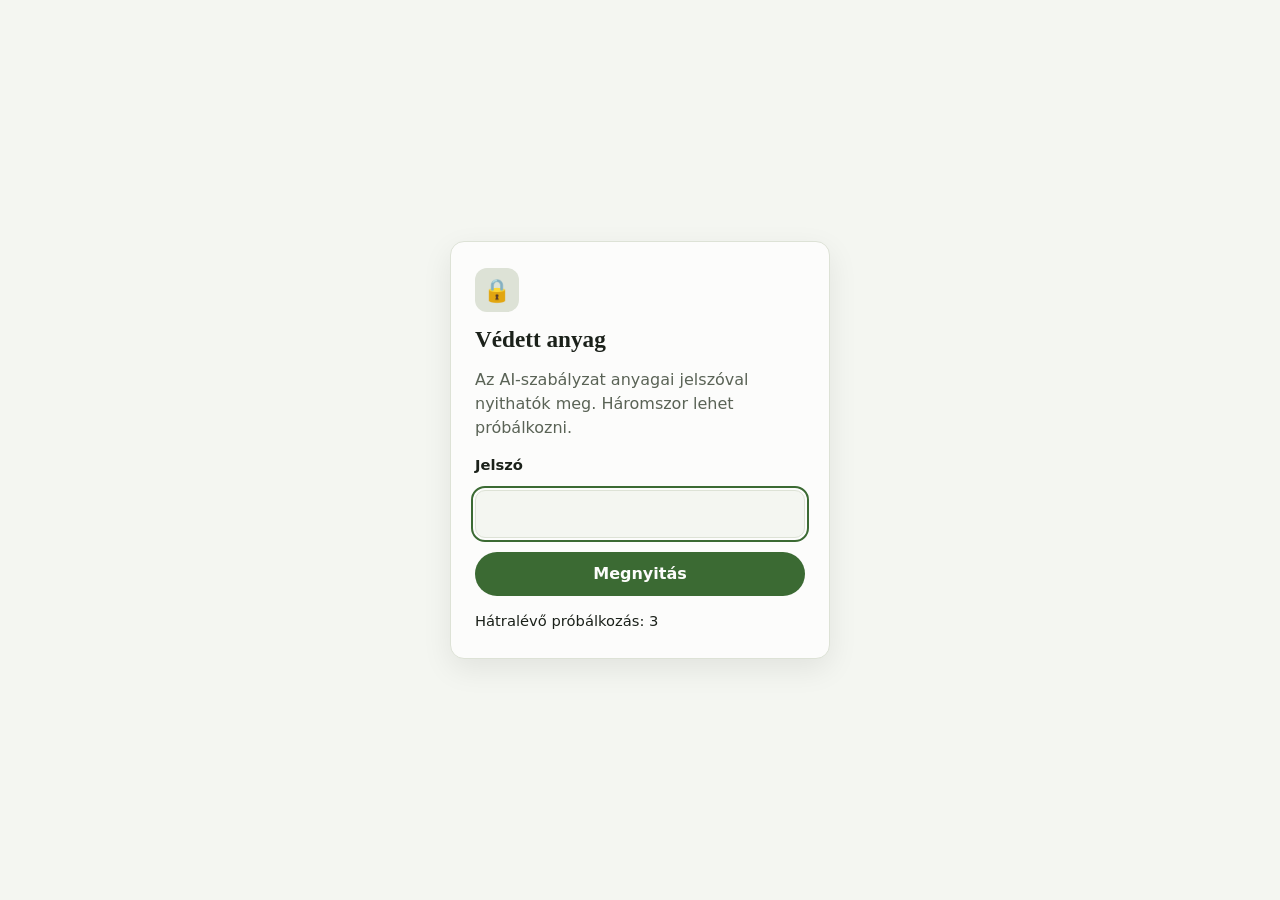
==== commit 7afb8ed7: "Menü alapsorrend: Videó, Irodaház-nézet elöl Co-Authored-By: Claude Opus 5.5 <noreply@anthropic.com>" ====
--- a/atvizsgalas.html
+++ b/atvizsgalas.html
@@ -36,7 +36,7 @@
 <script>
 // minden a saját hatókörében, hogy ne ütközzön a visszafejtett lap változóival (document.write ugyanabba az ablakba ír)
 (function () {
-const ADAT = {"so":"9NKHiZ1p+IbeLF3sGeIn/w==","korok":250000,"lap":"mJbSWJaOSKCo3S7K.+z4PWu57AJFDGp8IK/lORQYZTIL7VZVFp/HllGdHr6R408vqukw9KkwfO0f07TSPFVXsyszSGbJLLWlO4ZN1YBUUdKoPQWJEBfvlfIiY2wep+GU4Eb51yrhYFIk8+YZC4qnayQ7RQZzwmr0jiHrd8QP/JYBrbfTmLJKzcz0qWdYn9EBfqQwFzJX7va+GQLN6xnWjgWpAtIWrKI1tus35ctFdSOiE06b0Qr2d0TTHsduye5mA8HvSdvKAvZddl/crljr7l7i1ZTcMFiGw5vQ8YRuas1nGbViYKPO28Lgdoi95NKJxwxzJO+wbrU7rFKVDZ0nliDhDprYY9HNUY2/qAxBzHfk/tL/9nbdFDsJp5xOjWb+4sfwGnluu92jobZGHvqSt/PwAE0VeO3+N/GubfuasAdaTvidwO2KIe7utNxGqK1OnjjZqcZYVWiRr1Zg2akwQm/sSdadSC2HV4OndinFOpwIb1TeAYYxOwH882dbHqmx4LT3vDI7gRzdyO0GaHTl9RoF/+xNpaIyD4SB7A432+ZnW1/WDVbsAjBORVXl60eEy/va/T+Z3SgnRdjStcU60NS8pubhM959EW9doyKoW2r4XqsH9wzz5zDfcZT9stZFSVvmIusMUZcBhoJBdejqbpwRLSfJZeCteimzWvByTEY5TEA0CjcZrlJHSGlU07QpW1NS1C7l/DYo2pCWmBxUwjwZIJN0XKeoekiiJk+lzQ3mkbUcOt30jiUwFzXOJ18a6VNd5cZlV8SfJflowxHn9nLGto91l++FAoET7h4NeXT1KayfKS9e+HjOynvCxTsKyajB6PVj8oYqfOofco8LehVCkgNPp1zWcReJCEIr/U6qWt2wn7Mmop46SL/X9jsQtgai1kXiigx7LbgRpUauyXXEOPVCMnyt/[base64]/nGKLGhVVUxRKBtVtq0S4XZubhO3dAB1qs7ygNG5/vUFO54qDRLQDxr2LyjnPsrexv8qwd4Msb0y960+mbTF/PEIRK6m9FCzGaXqw3vJgGm4yyhu7JdTCmEbZmNaY9v3HwXM5qCKP7eponLc0i1aHuKl6ceGkyZkNGUrPyO39rYoFgQeeXPW15o7tHqBfrGF6xulirpkuZtAoXCv7410KFIS9RGOhGjIkpQJmoV0K/[base64]/5tcqVTngXRqgM2To1wydnTBu77zAdGRLQbWXT3v3+72/8up5iS0aas7jbCOHU/V67BYhU+9SXPcU5dYWvvgMyU7AQtBMP+L7RnX3rHwzV3B/BMgmvYCweqAUv8C6RvTdoEC90gJ5aFmjSFhvEdHWTCyBKXPk5880FxBtHNFJ85oxwH9RJfcAom2EAvomSperAAEzFR5M6MFUC8mCL+UkKwuK+/Kk4BeX9EWTSNbQyHuiiR7OxOM8HRtCFHjsIWIrm229dr3BV9iS46E5TMowRmDNqsiw82VdDbZkOW/C1Y5c3ys4WyWrHoLWXEjo0fX0Z7KjLyHKH1RjX7ww54I3hgn652QOzWhlN/f/uvNOf4o5BKU11jnmO3aT4L2fT+DHmZqmpoA7+xRusIO9fgCEGaYANN9L+IdqRUUMqiLJxaCAeKpVQrai3DpeOOD18eND/F5GeadpXMXCfYbGUuU4dynQ2j7yNC9XkQY9ne3q0uF18nlAmT60ZWu0kAptsmtl/DTn6karE2OgGrjuOoTIhMnI0LpF3OXki0oq2gVbsqSHrWETe1oMfhTqcEKWZ3CH31J46C8bpAlZ0JEKtG2HOlbAEUJ2Ndly0pa1pjmZ+n2m+O40rfd6s9ZI0RRUkz8X/eEdEFX3tcy3qLwuT+uJEplITWLOFUh9IX8lsZVJwD1ufnckniOVx7mAHgvpc6ueNutTxC8rW+7ZQNyv1kjlcFCC7PhyWU0AA0/B7wKehREKR4E//10EMusqAFEoLbkOfFHfkrfLqnxfz9PE5mNYZD44x07vhfXR93SUxqwYhtPZIXoe9E1SD76rLEbrhvfFgAVT0OoEyFGgQJRtuYAMuSPDcrxGQjjj1ChJh4ccG9uedTTo/ZcEnV7VKLLPf9hBTRs2rsPqnSkl07OIC/[base64]/4wx6NlY6yxMzAV89iWERDBTM6MPy14Zd16k/S09Njrw16MzCHOG6+HrFs1AeAKi7nSOMVmnnmXhCVR5pB6dkY7aUKPVFDCe7xLxLRIZETlNg9FJ30bHUxyQKp4tIcpQ5Bo9lrGw5eScdO0QIkycocKoFczfdK7x/+k9OCbvTetJkT34gRxVf4sSXIkE0iDNbKPwPkX7nV7K2iJB7qZvZOlTXc+eb6vSjoZF9jOVd+14wBR2gJVbDJ2eYPVSlgP7N3+xscWt68V1qH+ZSDWdM9cZQ7cBF8zrW71ndCCR38oEBVP2zNneMKIos1u9dELYaH8ZCxADnZrnsXwF15PKR8ELi59Yiobe1/k43x1d9Rb8UedHrBV3Gv5dmq1PjQYr+RlcG9btJxg87hkkCCC9J8QcIuZgGskR4l7eDJewqVHCeEJinMzkALWBznKszNC49Q28b8jfuxK2K/iZJFXZkKCJUE++Jx6TLycSYdnMWwAeVrKmzcyswImWclW3RcXySjw7uiZVwxjWodvn/f0EsFiQ5UfbuJyxbuNrXGDJvOJaEMl+BXldXlwNEkqW6l9U19yB0b5Yk45TeGsiPCpWSEUN/T/3p0gW0ajRZQA2uuZ1sBcatX0IAUkKXSv4n3BLO5Qp5c9Bh9FMbo0QVaeptq2hQxxYRKW20zZkVDGSBM6m7bz5rHfPh0lfcCoFJNtAZx7X7mIqOwfoaJEkcIZAFua65J+cj9wF/RbQLwNqO2TiGIpQQ6blEZT+Q9I7pBatyZ0QKhSFd7Ig4IUQ7Ng/vYLxlnpqUG8Umj5hePl6dBmXQ6vJD/J/HKiX8VHTbyQRlG7cq+10DSiCmW3eKCYaiigRpMAQ0OTXuVZsyYjeR7f7KO+GipQCGUU/OYfiEVdAwRv9nJGFIwZZKc5rsEhtN6A/Lyg2C9EXe6Y48RoBgQBhrnp2ske3Z+XTR6FbwVXCRV7tuZlOJpuBa7TOWZMGNZnICua+1ndbob/qydGjwUxd/y8eaP9P4ink3mJ8y9mX43mQDXSb2IiVF2h+5duapzAL3UPDY4x7T3XGklSEneJcB2+9Cny0TXhHaXD59izJh44fF7Mw9e1+d7/M1s1mUEoxtkaApRRO2RLVAz2BYvl2E06s5OVa81Pe/rpvIlPoSWTEVHFYisOwlxEi8GwLy1+h/0/Hp+xQ0ummaWSr53vm3gJeBF5BPfe2u/DCzAar8thAa3VN2fiLTx/s2A1RReJm2RB5CouzQFT3OKu06WbzzKbN8hA7ED+XdHc6HSMjB8//ZZa8W07Dad+hnDKzuzK6Vn4qd1pTuUUm38enAaOWd/2O5i7CpB0ot+D89ixys3fj+lYDy9oTL3pIh7H/PU/3iY4cMHsGEpc4TXJVVoTyS6YMe885YUrtdU7aIPDNvKhce5yCYMcwf58c+4UaiWnwna1IH0fdVLdkum1itVnEhYVD54oFzq8xupDQu/ivv5jwWuffPo9t9OHGv28yo54WDxb6KuHW041+75fwVk/xz4B8teWuHmtXfo9F8dJJg1+sDYFe8Nj+AAICdDPsijbWKlgP/TZAU+f2NetE04AjErxKFGzy5g0rTzgREgTQ0pCtpY1hMTu0vNgDwYe+GUm08UMfopl61kWYmaPkQzmlV1KmDYe/p8GZ7pDhJ9eopo7exKrCqHnFYgaYUtIEY4H0JVhYcIXxZpaUDO7+3DJpIe7AVDShrwb8aw8jNVS5MZ33Pq4It+mpSS16+0enYeJ26ySTiWmBvh/OdD4P5KauPC6tg4juUnJsd/GspwO35XpL1XknPPwR54h9OJlX047id62LhFQS2eKCdWwueNiKTHX42LuyCgHCvIwBS8URBx+rKkIkI/JLKdMFwhEczGKdxeNCIjaYzilLPDLgZQdgsdEbMgk1cJFmAH8/fXvug3NDgVSOLcYCVr0Ub/sFvPNTCPcCDgUIjTKA9yeVAa6iHBxALPK9chgAVHkd4iYTtKw50rtonKEvWTDAUzd2K7rSR/Yd5VAlJS8v0/D71pc9pliA8dtLy9bvUutndUGUfNSs75x2cPuwHVV/N36DnFP7pTHzIm7YOKnG17YdQ4xHXirGL0Hl2/Qge98qoDzohvgyebO9PHNeGTCFQOa5er/l3u0ZxIkGe47uuq1h5c4XieBBc8kHz29bd8aK26re/WRBxxTvOOu9phnp2zQHmXjU2DzabkZaYyff3jiYVzPG+tmC31SGEgNaSY1iAiDoXyOkub/rhN4vL0dv1oKoPIsLnil73DqzbB5IAqm1QJ9qd/V11xjgE+YtqjFHCLeNdAFXkztPhEcEtQ3cE2A+cbu3nFTeSX+dkz/Yi1EYGQNXgaOx+UeW3+XULmRd8GXVdGhv12prbXc9prks4fbzBKIPN3I1edNPzyzQL2BvAdcQn9BVTBRijbWWvccIAV9y2YZpxoTtBtuWy9Cars4i5WbvXdsId8lIXKAmJL9JLbA/k53BPXz+UsrJ3UvehB/bSK0CNn6aoFkXmQf3Q0S1cPy3U2AmozVq9nudEmnqu2DvMDatNdbZHsqIi0dqwqnYPClCj+3XMZFmRrl5tGkhhzkfitWCmJjVM+F5RonAhV505l8lBHUFVxbTiIU+L82WnPjt3tH/cn+Q0UuwuMJ1JicjAYhA1+6f7UEVkNfCgkkntFWeMzbmUk7FD8JK4FiCTQAwa1ke3g5aRQ/NOBv1X8KcuhYzFtlEfetj1OgXYQcKeUWmPi+K61pUd7ZHx00xllYrTuesZng4ztgMBRAEOylekTXu37pDP2XPFYejWkT9MohXU1PF3qw1RgNkocyL4D9ABSJdpsIAwkubjFt0a2eifnehqzGpq9CRHHBo1G6E+L2gKbpN6vPOJPlwGqy8zKQ4NdEy78F/jEP/c6KrV+RmEDtjKvjnMsaud/TsRbBKrul9021X/g8CVUpVC7A+wd6Su1ql4wq2DXhaMLJIOX3cOXsZLfnyDm927eXh9i/5zLP33jZ94i3i2Usv2LWPg+zotz35UNvolO5YUjvKP6nKaWevtpY7/qe9fVNR65/SWkWOqnsKItSU6+I+XId2YaBkYsxiW0zFuU2pGL4XlpRkygqxKpkMMytsgFvNDif/qBIED/yhcieegTXt6uPP2QbxYq6qET8+bLswDkNTfSe7vr193lEkbpyxkZq86Qu4QFw3/+caCP6xltfM6jPkZhStLVOc5oze8sARQZJgU9Dt4cBMptej6HE/yjxukAlPeTw4eIAR08w5QMKbfmEfNsiHSbujJ57ACtNUzK/67B72pzBTg21op7RkCDQirsVeCKHeW1Tz1d1+lFXvuq+9CwFPbMxDc+bxcj+UkWI1cVM5mCn06QPdIQ1jH1eskPXMZ4Fz0y+WqsBu5QfpUbezSp+NfR1z38xuq2xK5cEsl/LtyzEZ7AU/lR892BXaPrejUiTIJFt/v5cgmWGESVBRi+IEWuh/[base64]/nBjSycF6K2HTm00YF4h5KztPyztpqbVIJ9UM8BqPTihSRzq4/[base64]/FoSNbgM0lOZvyq4deUwCvC18xi6i3D93Z+pc5kApcccVPNy0x5tBMd2yJ6YesXc0lfRpf/[base64]/xivbbHrA3veBG5vfPWpvmOuXMBVbWgXgfQ1t/JZcGpiYQ4aws84GQ00HXwBWf3S47k9d/oRtbpb4gbg2Qbsz+r3l126wVpk9HRz3ARdIYVrHuQDITF7EtlGg1pUmUpZA0c0zcLNtljtQarH4B/9roEQM/xX0unbZXpAdrk2l4mWFR7GQu+VFHyo2S1WPPUnBauqzcKrmg2vWqVmnHotT4ueth1/TFllgKD9nPfPRow1fDtQxqyLX8rAtNXv5nkmcepVIFkWtR9bA8mOa0VrWD3gV/[base64]/0wRlTR+69YMLeJ0B5oM0QCeeaXoKAPwjqBhPS3uQy7gC1D8HgHrtDMy0ZT2WcHiil6fyxpFZGUaH9+1gH5GoRLpsYW9JwtFwlBWfVDWrM/RNrnWrCkjfV0ftHz2eR0yLvkEfyluABotbqfPfs2jteG1BQC2C8uz0gqZaT/ORiAe05faqEcCbetd3aOsrMQKjuCZW2vrep6iR15DEtxe0aaHV9ifT7gwBdFwgrYeFBC4/fkjchBrh1Cgypta96+Faczy9hf16AmBWAp9d5tIiIYXG/1fFPWJcpstElmaM1077bIPYSpNCkWdDPVNknoHp7TxLl6nxuIL9s7YnKF1vUf2wSBNNqTWjuG77i1YAyP3QVCjCeV+4cd0m5G81ePxzxfGIc8/RjFMbRsl2+2demEzkCoM2RH+LUs56h1R6fYxVUNgJzC19rinlX4tb5Mpe9YyuJkZCuVDkHSTRTUnL/g6WHxo1WznjBzfr3vw4QRG+XUGOS9abykkS7p0MQCsRNAQrBZdXYW3MdxnOQiR9DvbKE66geBQM1QPA4+dzbQFwONeUT42gZDcVmJrCTB2ohVhcRsW+q77iD+eNt5YxqAwgnU5FEdquw5fyCMkQDm3B4ss/qTqRrn67uWEKcYx/Ve0CpdFGB+14NY1gAuSAqprd5KtN4U4SqLSJR1ZG8sMgBTQIgvGYqialjgDzp+UZxezGJL5JT2sW8NoqCT6fbjC6OjF9URLVhWxXKmhlGIugaAb0r/fBiDAKW+GCC7XtwRlzq2wIo/xPZbgZbDZiAnStsyVKmPkRx1cHZkbxZpnDBJ8lJ9Sfw/wGKGq7YOqVYayx+a2bj4BgdtHl6AWas0CPW9PFwPPFoLM8hILAPeo2poA4MBnsdc23UbnxEDhs+I4pVUZgVGnZuVTYIwQiE3SKdCbe7ikpi1qN8GMnOi+rnfIBlQCZ5GKO2ZbmuTFtdET5crSiRLQCQECSElZXKUnRfKo1i6bPbcXCMWxKabJpWcGf/c57gat+17PovOF0zzsUGx4hsRW3nw17TuMUptuBwZ8zo2Bh96VapZ86tWFVCUJcLWu3Wyt4tZ+ptvL6lE5BPzeLNtSZVrJgcLbcfKSbi14N73oe9zyn2b6lcS5nIZdVHzQOO5zj6YbsTVxNODxRsHopU7uRCw7NVDovdDSz8rgRmFd+SZrEt2tZRXTf/MjttPCTS/kUa4L6HRcKDM0RWvW9ZksV05z7uKfQzc29vIu9zjkIKCmKg6pqOM7lkviyvXhSyer0Lnqx4oO0YE/CS7LSvGQKeDKgVKSeYWpHJ3ljrAyfmnatCrcuhVwVeTvBpI6hjfDVheHms+Zw/[base64]/zed04inF5LWtErak61PlodAVA3QTh5s4C3ljRaZmVgUP0RNv2SfFyPl0c6Xqq0reN8XIobjp5wZ1/vtJ2gSlWZ7tGN9okMiaSNBz2nyEwZ8CCFhWdCya88noXBdf7wHlyxz8jFyumgcJb9aXTmp8A0jiow+qLokjyYj/7nGrGklccv+aVUaM3EMYzvDPoBJozuNeh3UKwijwfzcNnGtbnAyBHvaZMg83PwG5syxjxIAgoA1lFXE3HxUG+8uYlZso8VQtnmoNvF2diANTqHY9sMm+0wf0mErxSEAxw6lOop0/0gohEb6Atu8N0yWQFLjwu5PQqJa80j1T9pndnqol0WUF2VADEBhWW/JsT09IRBRXV7nm4OlTIDcO98AxfCsMN68aO3hpmR9+XgpTIW9qJvQUrkfO2IsywEbMVybjlNVXQQZsfY8FVl3tRqbfmH25A67E1VbZfK271WRazZ0SSXmmqPRPyBr86MdmP4O8bNFYnK/r/Xx9pXUoCNmGnaZn+QBcYDlH5v9l/FAUTOhCUdf19m79zbd8gHVuCUn3PBFiJru1gk4FhtqZ5x46lPTi5VdOX9T47CaPWBRpTx3EQoT6Yvx6zpZRAeE9LfEe9Tt08yyLemNz5fVqunQNxioMac3Wgp3OJLYP+8/E848qYet7L4g8c2ZLhRD89jdfN5giSmx3M9QPTic7Vd+bQgYHE7xvjlGji0X7dWsSqgOI49tWud3RjE6KtcVEveuJHlxMYQgn/rGQWr3e+ofnhhOW4RlFHQu6KvHb41nBJcZtm79tTbMSlZixLlSFJpbVjqD5rZWaOrh2gPKsARvGH9ivh9k1qCBu3PjwiSVZYMo17uqn6uRtH2M5iVV3FUGTe3TnUZPONgU4xUUvN/2+S9B9zhiAQUHvilcYUBhrO0BtzLK085bTkuAVuhFrPa0PvBImpGmu+WcMtw24t+XI1xh+O58akDYDppIPOyBwrVUrJNC0GQXLuxfvPpA/31JeXDl/gQQgvZQG/d4wLqNwzRPhgd6ABhAkmO+bIvQmxiNpeiidiDnG+9WD8c1p1m/XBk7kFbwqTRVq/vpWySzVv8rkiTmqKbhkMwPGbDjXciKlzMlpjiMO48pko+3ZKK0V25TLQIkzm4tXaVW5QKD+bzt2Rm+gTv/ImOA086/4cUDaM0/xp1E48ocC/uIIozrVipeTWOc9SptHRENod9Jae3m48cm7WFj7Ck1qQfbw0JxlFVkgUwR7M97h/6JsXwl+y/p+LN1ohw65l1R7PlKfeBRvc6QSmVhB0wRNFWn53d2vLrheUJMSxfJ4dmAgOFpsKDlVn3vNBJJNYiunQUKomjRHPm/4zWB0U+jtNFRbVSROrwvJt7e/vwp71QwX9b4h1+zh9x0vVf/0VB00WrB2jrvK9idd6vRNacNEfEf0t6njK6BsZIxyUjbBBN/ohkJoyX3H5L2i4Su8UlOc1P+Ogh0FJo4xiHM9CpQ1xSgdI/4ANaiGewNHOYYjpkEWmJj/lvRW1yFIRvhg5O6WWmTc2imsCIfgoU+grDxKFUUc/iW6J62NCq6aepACHIVpmyEDx5rXgm0yq7c2H431oYGW8sf9qyI5fVw/kAAlFf/JgDT/k02bFzbf+VY4Bwp+mBjIfBI1/s2tzxZPW6jTJCBFpm6QYFWwuNqTBvnHn2IM3rNopAuJJxR32aMbVAejHJ5wTgC2zl05/aM8gNhTA7ozKZ5CVxWmJMZcn73Bu27mnH1qOyTcejPk8QBGTAQYP9jKJEknEY92hudIVNRWNw6G/S6qFq6BT4vtcoYBHN/QqD8RwOVEKBBsbyihZqTNLcClXIlvM28OwWdsHECHYb7jFE392KgQljSyPRSQMVt3aWr0p3a0tW4mEaxhJ6/[base64]/f3OhjXXgfk9ymay3fcdO0xPb3jgHfZDndYBLSvYhMQL+DJ4JKsQyjdnvPAlt//Jw1htGWyIcA6hVJVEtihJSSv65yMbJPIMDzke189d+m6rnJekG2595LdUHgRwTxHDmwInbVRnBFraxVtw9AjCs8rUFDdvfhn/fFzqur9P26CrkhYmAQ3PlcCBUuT7oM2QwBo/Csb75SGoOZzReL+t8OMErtR1lOQAzmZSkzrqVpoga8LojuIX6h7IXWhlJCsY/lx8PTfEQOeJGpH9u+LA07Y80BwQgj74sMRFIv9NBORzoA3vObIXypm3ETwCsPUn9ukqFfDwT3SByTs5Ojo7VdFMHIZ1pH0zqFkkQgmXMoTC4plSofztBSFhnrBphtO69IaGcG+QN+EorX6gVSyd2myFC3ecfC1dYby7WcvJT6Lo96HSV9yTshwacionbkrfVpnaI/Slozd5871jU5H4ZCCUYGDtTEIfJjeS/piRufgFHEvVXn3G0wGXQafWZZzbdKSMxVzYlkL9AOxkdWFv0BeqdroJRK+Ixo931ST5QHybvRFgPXIk2MYgRSZCPeD4P508GznLmtU8eH1uABqGDpSu+OE/22NkEfFna48YbUJ5IHUYWr3mSH9qWFuzt4ELgKGhNZw/mzq/R5+7rZmv2DgtPY9zOLumHtmIvKgNWCMbUjAzCVxjFYuujXUuRsgSJVr45AEu1NTuhfEYoy3rDRz7eU6rC/BBOQwHELttKpijtQ8n3ISOy+tvXrQUZ/eQs1nAk+aIMx+OYIfbZsD8kdbUiN5y8EmRi68k51oVOoo9AbtXidTs7wDztT9AK4sWsnW1xtgYzHNJCGEe8BPAw52YIKgZvwWzTXU+r2tNoiBwxE5k07kzo+vgbJHjkltJ5p/kPKQIBqChzs7IyLhAc0MZfmSSWuV2IZ/giYAv23paFCWMz+ZGNvwPKKlyxPGHfljA9fdjN8TK3cWtibJx007CV5s/H1VhFjoDH/ywmRZBSliO5DqrI7tx/fkJXz6xf7h55M7xPYasPc2nNXNnDeEJEm24wxORDqDxfIIy3TiWrmrNZl3q8/KEn583I040eYzYcBqVJotftTYMGDlVOK71iZiruuoArT50twINgTKsLe6mpQF3rM59NvFYwHyrOvyYrzVk0k7wlqniimpkqg9CCoLseE16bIH2azVY6/fDlfZOAZmKm2PPKoRfNwkTJj56TIqC18GuQY4IGXFFcFB800XwiKeUJL3H7nVen/4tpHfFtQ7hQGp62V/00RY7knnOzUJRruVy+x1xgOX0i+tvGvvGAc6VXDrFsV3JjcPt1tEkK4I9nB49YAltqIm86tP+genhjjtZHU1y2yCAvikX+eEVnHO0zm9YqwW9BtpLYqKWWO4iBOA8I/NFrBHCn+AgNxu+0ZTtpXnTxsFX6Oc4xBe+d8eGpDrvzA3B1XXMhhwB6R3f0AdifAczZ+PdT7Nue52HAQp34iNfHEriseF70VPsXpzuCTMSekYUtqsNF7hsg9RpRyi1bNpkGstqUurlHmAu70vwJqpC/fdV0ISfCaQSWQL0c2ybq3wt3QVHQxF0lJc5R5UjOS8SrV74FNIEKfm0pQFVqh+DpPDC90c5w7mCMZJJtqCTHhYnK1xuvhfTB05LTv9TgbDEC9UmGof99F6UtJsLy+Ahv3PMhaF6jhwA9GLhn6o02tkGi4/G5m4t/[base64]/vpWrQ2c96id3uTPmcURJKAl+7nh7R4pOb0JJM6fRF8OdNPuCcYZ3P283Kmh3mqEnVIxiVUapGLF+qFxaQcXfJOkwsN/0BWO7ooKIzt7Hd2QKua7s+KLjuA+zXpvmI53ZDuxorSiW+++t5FdJgDjW7vVwDOhsr/[base64]/nkjaxm/LzWuZNu6mMyp7hzFi5SPSNyMSo+5wRZ6v3Pj/PXqWNhkYzvscCIpvi91aeIxqwckkowvhbSfggBI8GwOUJy5KnnA2Jjzgg9nAUjRWGFgEy1klOFkyRjIewR8/at7x2QZaJ16JV8t7ZXVjzkfpltFRhGkIsK+sCRi6Q+zebwC0Z0Ljp46/cz33w23GyXfs2/6547ZeG5Itai11gmPinbiM8KpN3M1RVTGu0cD4BOXqrlcVTqzYJi4ytnaSqjxXIoKZiNyDV+posy5zePdArMS0tIjrzc75Oj/zgUTuyjYLyNyQVDqoGiLZGI1/R2lGcXaHesGde+enylu5TGcC+J+b5ZzhaH8gJbwaU6RRidUFLBv0Oo5+zKbQj/+LDqrBya35CEzSC+p2hiCf5WtiX6QC3GNYPE8ib99XXCOxURVxFbQUdmTwnohXFcljG1tAe0x9mPaFKTQlotodzoTT79/mz9QXNnWgbAODq6XmqskhYv4GgetZUfh/[base64]/mTLMeMfyzd9kI0PnxslrvDrfcwwB/q0rCQwmloPI41sHKGd5NUeNqqPSjBSGD38P3S5e79AS61OoZG2XRshyvwR3RUwR4RHHobeF4tee7ES1NcWLvyMdukUGVEmNDYVjenWzZ1WUl4enhqmZVCkfHPcOeZxe2E/Uwc0T+2aEuJkamqUzw7t1vlFTT2W/zJmZq4S7InZoTPM/AsWUxb0KyeCltU1I5fsDHoeqxoRmc5n+hqhXdNdEccpEGuIL9XJaz4zNvEv0Y2k+hnv1+JflxJXr+P4mRTAsTfOHI6MUd//boPlPYKAmAt6a4DAEdObAUWsZkvTB6kwU+1AaRdI0/9WwZ7JyeFCtMno9GGawcuii53ag4G5mLFetn3Qqt/HhK2f5Z+o5HgOTbL/uNGwMJC/PvZH9Uh+R45kPtp5J5/EMFMhXXKwevWNwklJ8qIc2vQ+KtgtKNfg9GK+m/epwFwO2NNEW5A0Gtw3r1Yj0FCrTAxp8nTB5g89hcFgX0sKCqH0Jk3Yb2bk7/[base64]/1DajbW4D6pW5FpMwjqul8r1YUFbtPB6ApSiTM3+alr8BDa+aMPT136vBk1c/pw2pF0hql43xOIMq0gQOzLtR1sJiZBJVSi4pMvBc6cOJ9/jYpqlbGqv4iz6jUUmXBp0BBHcD1SIjFjDn5O/[base64]/xBUUpRWozokjo7iVbCAP0Yg8xWYG9FeDNhrZihR+Z+j3XH4CWIK/rE/c2QN6pQy7G8HxlNTmpzS4qQubmye/nt4GzcJzv0hsOgOVDCbeojmTgVh7xftiIHc4VsJ2pqbXUeMNCdNinXRh2bkajdiH+GFsTZ6owVq/ErNEGS1LS++/5r/fJmB9fvnIBn/[base64]/QklBeORRVElqs97OxjUSG596IgKXaOl3xe3U5lsUofpHmRDOvWpT6jdZHPU9+WYj7p87q/ZVrWY3w53naSrKJuG0ehIzUAdxhBGZ2Nhw/pZYzbvFCjOCL0KatAPcKdD0wLb+JzS7uAq/QJAbKssxR/jWJIdTSrWoFFJg6jdk49RgZJE0LtsoRQhwvrajS1Mq2c/gfu01Ah7RbSydL7znupD1dwRGvvn65ukSvQD4cLf7L0clIS9fwT5aZmNA/9tDE03AxJ/uN+rWjVxfbgeSb3PrEksKk0mFJzNpZFKyJpBzem3fDgJn6nawe8GkiyH7tAhm/gIO8azmvgR7EFrnEDXaTrd6semxNwAgGJ4Sc+Wd2GHBmuuAdFls6i4tqCBizjY4LvpFYBe8tzqkG0yCIOKBVaBe/x6R24nX3E2vn4jjoQL0dtsIWSjnqfsfV74oMuEVxgL9b1Vo74rSvzofBM8WjkWc48jn4rOnTY/b1I1SSkJ/gumGiQ3rUUnDTGNB2ynnQbKdRrczeuLU6Hzu5Cj5wkptFyXnG4bdbpU/dN2c4+FfxNqhX3EOKqS+ckH1U8uGKzg5RKHr/JwVPpcHAU7FsYpMROkoMahbH+ec/wu2+X6lznMur+Xh4ZMQF0xJHYnA2aTq+U+k8/KkXhb/wv19iNRoN7RuSR1Vy3JTW0geF82hCZKOHwVL5lQlOViENnq/yg5M3CI/mOwPO4aq1upvZZ80ZKLoJEdZIrG6oZUeSMAcy4hy/qj3xFSM6AonugrK222gszjrhOvbY9xeDnxWZf2V1NVZzEfdtguIYYM4Ql/6HVkcA0ccjO7AkdW6RH7DvUBpsnxjVcyS7fluSPVJ6OahJuTt3nhaPiCh4ntuKA4WM6xwnUAVRLjHERyPVjVGt7VN382G78kS+pRZgocXpp0mi1PZWt7maFnBCKa85YynCNjlvSAvVrrOcK0NUI0XUX+Pm+B/7bWlyECh+Vu8JRUUC+GPGrakUy9dLd1nPalljzhCK5YgAdn7AonjndyzqF6MqAVNqI0fDC0i2L6Z4uJy1gk+wSbLJuorcMFDPmIPtEWnfK6owlF00WruKCn9bnqcS1GYXOyshUPmJKgAOgWf0v+AMU+fbdL2zVEQLUF0lNnnBj08Bs//hkYpDah8pDqjPxTFWBX4FASkFQYumxNIKs06p4R4mgx0g08qfj/y9/snfXtTe/l5YblHiH9Df5rHNVG62DkwYEk3WBe1Mc6qb2RqwIv/+0NbqOKnsVfrcUMgDl3aYqulzMjGrC0G41Kx+aJhZH4BgPtML5BgTN4b140RkId3VN4jNdAUexLVwzfukpzIEVK01O+PQS/98jJt6VIc7Mx3rJf3U6BfVWymIonbMc94oWyNUVya3qWDBVH2AN7d3ouP8fVLL5zdvEik9paUN9SosWJ7KiJD0B/4ose7eA9xMu2M8meUPTfnpJmEeN2ylQ+cCWySMlsNqi2OnYr75oPj8BYUag2pzTStU+wTa7z7cXk5x7P6HU7gcte/0HC5NTADsFG/o0fecXAUocpemfDsfcDvz8JWCeDw87X0ckfSuOPPzlFNZk9O2nqNIiDAJ795RLroIExJZhz7XraWXwDWmJxJyC0Ez/Qp4lgATFJuE81k8MK8JlkbK9NOkcZF59zq/5/d9pXQ0dGgeEZbB+ZFSklYkQendtA5rPBPwzzg/dYAZtgkJMnnCShRXuTl/0fW+QKYKjK/rhDoQYwmAhuW/IThRuxsVH7VCZggrGx72ArE8mLmObV+PSfpX11f25ll7AddpVJPNCs/Y32s3HNz9Bj1GhqadRzsHkC6BQqQu7pTFtg3USv2tl0hLNhoPXogDfF/SX67u/mIYXQfo3sp/T++vbpq/C8/RENf+14iF616fPFKB9FUkq7I6wv6ft42akrfuUEsxsVcMWX8V53o1zqCZ7ImW7Pni8FSLSsZnKlCj1Yf9C1U1CiEHJBwMZq1WomwBDEf+xuJzYJK+EmdTQHLQvjjTDHQg5q/BW2uAtF++DC0smWaVn1U6/nqDYA/ToYecC6BRsxvFFm/88vA1lg6Sn1ZnGzI32/bXwhtf9CeZm45Jw8NR/NjfQ45Tl5vmiF4AxNhFaWJU2H4zyv3xw+eoDCWecCrh1iW0IN1qKckfK9oqddYtNeeZmaYK2QHKCqHUYtmwVjBSO1CHeQ2NtgSD95ORKBnXfdB45E0AexEbPFp1cwKZt/zT62jktafP4RmhkWoohTGKaZ5Ss0NHimsEuQb41YPq41G3zJRMEoriiFCVYz5cPuLnJR1kY4E7i6p1XYQgvGaMpF11rGIv4gRZEVpaLeH4BbdSaP2c+93tfJY6sdknXgG2AVh4i/J9U/wJtWJ3tC0ApH7ks+qaD1Ar2CjcQq6N/Jc8oPnIsIJD4u1TyoS9ZuHSuNHWfngNfjj9+1EYpXt2Ob2Y8S4stgkav+GDpm1wuPFFcSCy2mXmO2LMWHxD72g3EOWnyidv3LFfrm+AUXHDlXTpDOacOTjc/60VvoNc8QmdwfhkyLes/OcHG8IDWulvLUditWugbzxQ9YfUZFLNX6KBpwAbwgFYrm173kNANAkXe87elnQiLxF/IJzAxi7JwMH83+eON7JRMQLOoEBkhZqKreGVCYNTqkKn2KZO9sDnE8KvD/X7mjRpT9VPdl3XSsIl6Yd+lpNYMoKpivKP1p/6vTFUxt2x1jAlB9qwldWrMXbv/7ve5gZs19V+AJZEdJrWQYmTlrm4EEtMsAnqNOfVi1ULrkXg4XWtbRLFmQl/dmKyRvF6k5AfS/dyvkuSu4hYisrWj31tu93s+BCJZtE6fHn2C4vjoJ3VGirDuiTwUzdy1cHlQT72fx5Q0ljTcm216RCYD1a7djDbRD5cFiPaymkLSd5owCrcaF3nYknKA0mCsf9HGzR8WoUHIw9PWAvwA3qbtsfUhXo0MoEJkmgYyW5EpUl9RFbnOxFO2kjwOzP3nPM1IxbOdYl/c1mPl7aETlyR+JmAFKrZn7Gia09WQF/sjKKhYmkthOM80i3Au6jMzMaU1nS9nyKS3LIsk+atVh3L73M0FKrwYB2iu5X1ZvQSJX6BJj2ZzZ3WXF4zrq+ktAqU5Pml4e+0kVZqMxq5MP6PQRitkxIHVlt+0bZ1sSq+zmzWWk2ZHioTRZIEYDgu68B3hLtb+unEmuRT9ciA5JcrkhNGJg0UWmU/g1AtQmMaZ1aFpKIjMCRaU7nE41HbdzKf64Jzm3vJ5HoLQ6uB+saNzh2K4jn6Z2tcMuJkWLOQ6zlxKTNm5l1JYYblyhFsfXch4OyL9GanBp8vj9SVnP75mVZI/KiecwZvnCFoa0nofo59rarqivvettkhhwUBqS/Cc0iSEm7a2zs0dNxOz6mMnCW5awcF3cmU06J5ep3cc0Lw73y3RrG9faARmzdM8kTqLBqnMDXAT6r6Jr3l9IX+ftB57v335+xJIihxB5QY1YQx6zDsPmhTxUaRqs9egGAoqyvBP6yYyQUy1Y8r5FhVbQUDpmypH+Jd9w6ULVY7uGlR/Bic8B1Q0GyRVu8KL4AdOcwMYxfv3yNpUr1wTAENxL9bdG0FvhycStTuu8UfO8PYox45WHuqoRrEgTJc58QLozafuxcSUsznYFA3Y0BmDOZ3eEBgno6AZq/uuvpj5vLB+EQveuZmR7KtRPHVdYLUQdIrPlXXXbHZJaFUI9NklL1tAZMZl29SN0Zm2S+7E71NbFn/6QO7bG+YbGysUh3kY4NoJVkx3Q0SLaj0VHOGUt19xyzJ3/7poArHNh4gd7Sxbr+KhZJZ/[base64]/dDXghRV9YaSZdFGJ5v1+O/rW29pStOP7mwjmaDcve0PjBguPjmBrdyaU1L35BtYh9NWneq1lgTYfWjARL7eCv6hhHsFGgDiYRL4dzLCNpHRlucNZZTZh4Cwijy6IogyX22Dvy9uan3EMJgc1fg6fLQV01AE89lO1qW1dJpsvF1G6nDqWbvnW3Ho8p/uOX5nlSZxzYolYVrXqQGnDm/mfKsahBHqdz2Wq8+XgV1/GD3A0wJQOlz6I3gLodKJTxM4RskEzv6LoQxlkw41+LntNrj1+1iC/BchZH4Lh+wQlPqfm9/pOP6a/AwY0NBLo3xsf1PvHyFn+apkwttAcrvoQFaWBme8eyF9243J/m4EbKthrl/gjS/FX1LhzOxvhWa/m34slGnMeb2rye3aadR/BISeWQM5gx8KmpaB+we+mGria0c0rHtZFcjhoFsExHj3ZN1duc7Mrt/CslM2LwnXZ+jmhAtIxnNrCMuibeJ/Drhy9jML7CBLkcjeWic1h5q5MaQiL74R0H9nZVde+W1BIoTOvkGQOVJf999euhWBe1mJOkPtGxQhmU53pEGcQ/A/fCGTcuQvsm+NtuVXscPNSuPJy/[base64]/weHA9x91jbt/zVFqD1qwS1+X5wEZZ8Mpm16mkZcL5UvmVLz3nPfTHmelVJPEup6C+uRqIcSrjZqsLoCDvghLbnXe0hQ9Jg+fPZeouHIPHrwl7JbbvXChtaDIzEsJDU9feS+4SuoO+3dbpf5cG0qmYu3+dzCs+CYXdh4frrL0va5cfB/ld7l9RuJdKeAyA/zWxH92vVL+zTkhCvtLcTV9t4xG+iVNqtKAoWQu3W0nVcoh7PVMjS4/DClu1Hg7vuJ3ymGu+nMBmYzf6kUI4IEuW5O+g1bd5w4j5x9dxOcQIVasdGyd6SrDwsQbXGyq10mJgkMt5AtW4eIvB5eg+ZsiAUWopEvawF8TV7emHBqUTVlorqaPWiZ8bzuSoGK9J+KoV6pqjUBn+0t4YPWmNAfDMUvFD5YlSR9RhG9s3QjZ4nNwBEYDXJGj8/C7zopunO8aEyg5nRvllztSfmtaguSv+QMaTfJZ9DACAbGEaIiaLzLcFEuywflGOUdzOXOVCRMSPxvksC7f+eKHXkZY04+gUEgra/uCABlkUF5SQrQZVNjnlO/53aFW68x3u5iSKbI8nSZbZWBIDJ7AUWlc2RbTSaLff/wH//pSSAUsOuucCDMfaciM6s1g56/qHvOzPxJDusHg0qWlZqICcKcC1+OQVYA5WCddfRKQYyBSkK0ZmGoRI1W2AoELqoSDOKRaATIVD72SN9Q6GCvd/XNzZeOr+rC6iEe6jflCjgPbzk9ycSHU1MMviXKWaVhw7TiXh72rznh3oNiJkONb7Xfirh0YgcOx6b+x0N6/E2mBRTGoq8QTTc0ZJks1L9pgUdP3tUbfq2QIknifrnZCnFWAcUNBPtaz5xp1JmkDMtYk5Q59IBAmMs5hlYWEqcFzlrREbIItIYGPcC46nFWvo4PgMWXPlmVeKdrSotiZtdEPAj/8ziWqg3FQ0tzrGFUmAJEJz0JYFQxdFqmI/D9dBt9q5CooQWnj8VFXVPcY/aUFQ2wYMKXPvHPBHy2ia8Y1o+Eu+iSdy7eQmtjUJfAQ6iC3t8HVETqiLfta1TysudewNnWJxE2UZaxslrfd/cEU+7BelbNpno1Raw5Sy9GZiBYgIYoW6u8w5DNt+JYbcLROhhiHNbD/sT15szoYP5hC/rcrxRBzs2urVBIiBrqhSEU9cQrav/R5XtnOh+O4C66dXNnZb3rTJArrJAC82rt0GMacT+NBlmY8vmG5F7sFtvhB9xAPKrbB0fbvS6zGDwa8DAAZ+OeGXMt0lUvipLOPCjlkYsm3razZmyAorirQtJ9jhQ/5X0PJQWcB9q/uqhbvri8q+tmuQ8JHWuqfSjnI6qpHCVcMza74KthEDlJvk2vXE2oV0abWYqWYJUNGGMQTDAWwkokZUBojkx3tbQ1t1ZeydYZPKBfZT/OsSKTLo5KC7+P+iF9N/RyTrmtJYUAR/QZtzP1pKk7j765JhXW47JqcdXbD80QnrTPuW7WkF2OOeObCw9KglvHORy3LJIIWm4Dd4T4j6WFQfoQTSKjIbcAjDH5l26mmgBJr1nNyJgsgKgpXF5vSFNNpzmtuO+SXjNaOlSzlJ0LTW/YLFhoPY+WE037RjLUHN7JMXwtrAaZIPahivxNfmOPqOtHXAB9oB9uDG4P7sXlZMq7WJT4IJFKB+w8NSat9bmDi/aNBaIL+rpRj5FRRRbPmT0C8/3whXYvf8uTXkkPFk2oN53041M3ex0ilJcWfUAqSyMcAJEYberewzCW86MIOM8HGCNkEwggN+OTE0fvQkUxFS8GSh3/l/A2VcYobiqf9dMg+GMAMjLhV2Uo+KyYe0rSodO79fTCuwKHQsu8FZ0ryDH/r941PH+d0qao+15Tn6toAzeZ2gyu2JctMedcSQg/gkkos0rgeaqAsNp/gTY27Teuh8N/fkoHfmJAvTscY3ALKqh/di29duR5jc2Teu5iCdQMBrpF/ZJU921SYORGf5u99uuMbi3F2zPAMW/62dgmZDcsF5uP35nEpsYfIvhpOlLo9mb2Tv1ccsQO+VjzJFygZXrz3Jd+Y86Z9Ym5+WF1Kv7aZV4MZKtZAlVmBDzMYL5grMzTcxAGSLWWRseBvqLSSdyS8OG+uxl6gIdIe8o6XNJMtNZwN7xQvZdXfw9kgVUJgVOQOn6jIa9KgBJCtdXDlag5WnyByWtNA/3cBGuOKPnf1ci3BXLJ2X35auIxmtFlFfwIuSZbFCZrREs4q0Pc2BLeh5EhPDRHETLy+scB9tHsOykCmxOYgW1S0aY1dkVYVBPOHsvwIyhLFFu/[base64]/NHpIZ8WHn2cMUu4tSby/cIfPLeUlQyGNJKYuPBurISIy1A2JoIZ8/pwPhucQOzyGM6Ve4jqpBUsdfBPTQ1nXymB+2YRlpE88iEBAS2JHNcpExKAcOPCAzULYkxQ/f8gTGje3huVJpL6B4vkj5rIH1nL8ZX+B2s46i1pkpyrfb50rEBrqbG0o/vYCG+tztWXKPYpykgxpgk8qWw1by9ZAxZNHhI+bWZ1TZ2MJfxmEIFuv5c6mefV4SI6eHnZIlHaWE9LfeYxP1t2SSlcYmpoKQoXNkMJzYDcUN9vFDrmBILYets/bHu9V/3SQQn+apYESAcWL/DpX7qbTN1yvY4T9xiMYr5+ojsM53BaHr+a8sHAywNjbRPhYX7C0JIY1tfTTFdTg91WU59k0mAxMKlUhUmq8pRMzi58LxvNISw7wtKZoPpavVuQ9/dztiFRT8+BfYT6zBwOZCsn/9tFUi7yNj3BjTSJrkYrVQ0YANLq5GxFO/hFifMJwMaTMvLXSSisVTLdycygAopiHcIRFcR2Ygkid+abm3RU8RCjCScoKveyuPL3B3lCn6mWO3WxVl1LDUSpgcU9KcMjstpYQdsbAL8qS1tjnb0anscRX+/E2tKh0vjNMTwB6QUgAYlaXmUq9/BjB/+IDr3G6b5TdjNE7kSB7oCKOw8iPrAG21+4tfbUV85bAdMcXjEO6WwPZKHlOX8YRQ0fB0MxTDJVR7ZqQ9yjV9JuKxRoKbQl+BpMe1NBU/57D/KaBxr6jvqd4HMTqvXtWH/t5eMaZRbx6aQ0mFbRVtFwyUU61nILYYfYMT+bLtua39CchJLi7O7yddVjfIz2vCQDejQ8uouNTMrMmA7Z+XEgRXV/SOq9IdvjZhMlsq5B6uo/Z5wvkRk5k3dhkXDeJxj12Au8/VUM12AL5Z+CmEmIzwFsSaUZIVgdFT3KU/0Ou5i1M4DHaYW0RbZcgwdMTWNLbMOsmekRA9HjkNtzq9RVRtr98MjGwOR6jgsT9gq8ng+xwxIHXCNeXOt9oVUpK4C8ze1Etr0y6OXIRVpC4i8IUU/vTyfn9lDXMXBUc+BKoDLJiSHU5wrjzZHj7vOwH+NHPyRIhm+NVB89EB1KPHbdLYGKTvS3KaZGI7rMp+NeK9o97R+5eisms7aCMnQ60pe3ySlvdIaJrwSPzr5SY8s3irjhweg/f3wRZhB7BHrn+tjKZUt+iDrYKr62KFmvqB8rAacEe3FdmHBZF4iaId8/p71rzikSJjWKi6CjWyoF6Ts3NcEw6If97kEgcFzswrpB42IK+8CaFKETMYC39lZxs0eKNzknAJuUbAIrCiSNyKeYcmdSvT4VzBW7rINE2SHhFC49fBI5GwGGfY5V6yAz0gJEC6zSTzxsfMnKyqkddKeFQU5e1kt8wey8T01ZaTqr/vJLuvHUHt28YWVOK68mAha8wGd+hAL44c6FTUcjtc/YJwJmgcWDGz8hmvlUSBkX8opPaeWDbOhtcW8FJro5/1Zpay5aKHpsz4t9VEeVnRC1iDt2tJ5TYbr3S2SkTAxrnOvw/fN9r1dXA+g6avA2dXYM1LTdGcZJWAvmrpy0YUcnFcAyYN5lOMXFIV1GSSSsu/4JJIInk7QCtgS/sEKoK8PkHWb/avkMEUljsS9RPIETTnPjjIBI8CKH8rwkS80X7go9txn6q8MWKggdckCvUlSG/55teq8UT3TgrB9BSCx2FQrdMe+RN0DNSCKDUi7RgRGKeXKfqUCcIqVlMmj/pvjm8hiaFwxqGv9/qFXWNC3gEPPgbP9tNBHWU2oWU+GcSQ6k0EntcXJWzYHMJePVXaS4jqYbI/sjzdwtzbHphYDdOX09msL5azoWzsRSBxnZk49MzQsf3n/h9fi3VwjDiRI6IAmy5Xa5ossawm1/Wf7nLd7/1/yqLhqk9XHKB3abQ/JOmqP3usGpf9sd9DVdq4dYDRNHCZn8PQygYIfj2wsLASOL/ZTXFQhAp2LWn35oVoiekS4vsHCyX10h48/k5pkg96tRCdLyKVqkZf9bH/0hJ7uZy23T+716dIqfmz5tAUHIlLCP9+9Wz88lAtca3zUTD8Su8rCp/CSWiK38udpmG9wc3Da4/Wanl4GvNahmeJJ3FWqhRWmrpCVr0GLlqEWoL7UPFnWrQc2QsctdtsFjxpb7m5dx6pxZpsuAOdmmb+pyhOl02HKdp3Voc8GTg5Xw6Z5cpBseZ102+PFn5dVVSKY4FMiI/KN6hjqfCZ/[base64]/AzWdgT1wdQXmWJ4Ujt14gaoCB/mJRWL3ST4428ERYHaMfwsIMikrX8OCMA33Rbn/c9yR6VWS4c0J5aDYdIrbTuo2gN2qpgGqAW6jugHmTnFXSIFW64hVXmka9KoqONUeSSNMXiVqWE/rBLTvOPe9fVqux3NreaNn4pXTVrl/fatmEIePvDcFL1S0PdpVVK+J+g6d2hg5xgA/o0A3AsplxNXr4WGvQPhVEZwAqlcV/b9aETeeFhV7yOT1jfrtayyM9VFywoyAx/UhILxWfN07J3XKJqOE60r2Mff4dd0nLh0RkBZN2Bj1VhldbWhoZTWaO/+2krItQkjheMrNVpaVPGgmAwZI26EW6D1g6ZHdDlS0/[base64]/kKvuLuIN33lDpthbb70d+dIgKWqxnb/Wf+x+y0rjKG6VXFHxfkACKrOyR20/PeOBQLIcTJugDy4xs3/wsbdnogdx1SfQRw2DSy7rbC4+SFZcdsudnDav0UMNtDC+TvKKNxQzcBi8Nmt50y+3IxtFns0rXqK3tbvfwmV1KeSerDuKVfENlU3TyJPZtgebh8rdRVmzXZtAP9QZk9Si/eD7c8DwHOhH6AMyn7S5rMrRB/XELEDqtdtUyIJDin+9p1UlD2e8NGaIjuNngh0ag8j0MySCsZFb4KxvOxojDvOHaPqWEqLaDqLRNmjuYvkOnaCe+DhtAqLmcQ8eTh7PIgck6BT9Ttr1G2w+rpk3Tv8Wts3BdOTp/oyn4X8HzszSeuahgHNrSa86bkfX2jHFtvvEFNc957FC1duDG0VHtQzKYU+K37xJ37mKRDNwGWZJktA/Jw0dToKlkr99y/6sYScQU5NXAcMXaV5JYa9ng6DwAItQcuXxdl7g8RCMyHmCXuU2IGYFpEkH6ZCOpilFc/LnKhcWDsmEPqW9GwVk4r+WvOIv/7MrE1Qoy3wOfd2CpcotZHbgvBdmV/ghe8fn4gVi1MeNBcuOaVc89jLb7X+lgjXdFTCTAHi3TPu160LxMQDCBtmcNpYUosb5Kbm830R1zcjeL1/[base64]/wfdxO4u358EDxvABdWC5G7Ebt9EpijHR0EP5pNE676z5gRVL/bzrI6lW+I29m9fn5aK+3Qbj+GslKsvj4gaqaVHM5ZQwJ4DLwfGZHJJvSyoFZnqAXPvY41wDysQktJeiI/Zyaa8GgjW+9opvPqYjuscG6UISAnItfc9M0JStXir1raggPJp/98Nt/BOtL1inomaJHAsHRhZtXEEOuYqgbfYfyXOC5yCDCQLx6pGLkPQNf/tugvbqx83t6Hl/Zj0PmqOVCr3lU7mEIDUVkcuY8amKQ70m0A9lVad8YWwQv0whLlLU2ifY4+KUK1xZajwnuy3G7n+skbX1oMif4FWrDyBS5iGqgHg0SwkcGd+WHAsFndcKvpgYLMH/WSwspsHyRvEbuEo/rAmDBy59yBdBYKQAQfV4nHDgRgz/b0AzxNmpA0Zr3tLwy8HsOcAEMhBktR9fICDOhkgmfVzi8pHe5S2YJB1xRg44pr+RXFPPLEryzhIzi+tSx6NLb6GbvUr8G+TztyZqO8sBQaphvTcz6WK1IxyNEGQwDr1nyNRe1F3qHnQT9CH4zKPsQocqQGZCaL+QsoF5E5LsZ+mibQ7pYs1GHOW/tos3TSOeDXpP/nXFVb2Z4DS8RRsuYJr6Nl6Sh91WFhvw/4a7ZHP0cK43JSpF7cFsyKmFzTEaTfqz6U+MsNJyH2gZCfrtNSf2bdbTMfrN40rUWnr3UdgAhkU3fFYc/P38zA7ksGDbbwpyUbPxy0ZCGQ13MtGXt2weyQdj2u1ZsrkAQerDFwpKGz6S/kejtCTckeQYOIq9q+W5kvkAOPOQ6PSMA6TxCX+b1AfGn/s34239nlMroA1jZpvDhbgxtUrstqJMoEqv3mlzN/o0iWUgd6G9WRKwuLC3Jw7eQ9p5YraoRfTGudgod5oALBpycqfBtsv9NrYQHWnn94Mb9Dlt/hiTitEpRkestNYep7B61hRSJ2fOqaj3SlaWbWsBqs/wPoH9eeLjvRxfVOw8r4M1BhPcs/SJVVCRARCVlPt+eVlyQO9D5yZ0+eVbwI/xuiaGoGLPkhHInSwoNg9QYCuLm4XHaYqTF3HSmrGqOokxPoGCKjhbsMMWY/z12PnxuSZqG8uVDLjRgCnsIGSJPl3eTA54/[base64]/gVmqA56i47DVhIUOZgYNqWIe213ZxBgXQIuu4XlZgRFFwwozcF6dLob6goD2Fmyrdi335sNBB2Lz8yCCDW0ACUlMVyQiJ2GKbRqnMa5M4EwglaeUvn1M8C3G0rInnYxEU1xHNXMvxTu62D0kDJGhAtTBy/WGLFqjTsx4mjs81b6SDkeb0FCsEUIMocY0SM+mAXk8h8SXKIpuT+dXtWZNmnsllB46Z62LAiKjfNtAkxJFbsKVVgDEjlF4gRsSaF1Witwm9vsI9D2tbVk1EI89VUWlUkRJC9pirEIczsOH63QO7u/R07ilPnBggA6Wg3fXz2lmf0ZnkUoJHEZaYnUjytdtOiEIxzIn+J0SO9AGPLNc6hK95gqPyoc/z3r1htycjtDutNyWBa69RbukjcydCUWYh4G/Z9788bG0F/OEotaeoHspL6zWtsdLqDYeFOqp4TOkZA67gS4QsqJyf26YzWkK2j+zyeKD6Cdz8hXy/TjBFOIF3eBhz3Q1chpfyg6NmpLVA4y2mFxw6TAfyJBS/zlD4B0KV63ypb/n0HQcKTR8+T5Hp37cuac43QGma6jZ3Zm++QqEfOXRR5u7YdnxN63xG6L3N317EiNXYaXnfcAIACUBMU1od5vNeSoA+dwfYd8qLZ/xhISYExb8tHp+Rzhkcm5WH1ZS7pr7xKbFFlgfxEf4cGHG8YDsge3I9irSrzkeEZmwzQSjUJF5mbB94PXsh4ShzGkSGk5FQk8d+CXrh60iXblB0kQ2i2B30FGHhrvlJ7NCeg9mS3GUc9mgfvzds+S0THJmvxS58jgxkpIMbz44qbFUROaR/2Wae7qTUH2DrrjlH4vhbJt7EGwFPMTAo1GsfcEwWoexeqqXNSsY6c+Zx/Ul4RpXuU8h5/U9TMWkmoNafNOOqdwa1Bd26N+ZwTzUkwPCgkC6KLlX5KcF5a0OqCouGIcgNy2OVA8wfpcIAZS1VeePnmfBPGMXf00TvCEYnSyVtYs4Kg2z9sYBUGn2V1IFKUXjnFZE4TUzfdfxb6aGpQnWJRy/R5GECGIJVDUZpaZWR4vF2mRnNRWpX1kRip3bPwDZRVB7EG7mzqDj112znpUNszSiGvf7nf+5OJ6+JZUAQHPjBaf7mxlRm2FpYEOfHCcmnsgrXrNEkHvA7+riTM249MVn/[base64]/15ESBwx9KyUH+LAtAplFR2n8MkMLoM7osr9e5ykc5AvICmSKlRl5+mGK3m0giT+lWOyX4xVWMn+6r7OKTZDlqmLUn/GPy1xA+E534Is2tKoB23w2yvSlxOGYeKtqNi47ReG7X3NOA4OW8zSncchIzOyVKCqi6ozQC7/hZJsOlRcdoPT0UvChN3uMGh1IWNJ+A+r+f8uOVtGlhTOLScAh0ZjOvjzGYvM/TDG2b2GHqqWEsFmj8q0Sr4baIdFe2vh8hYuWWa+9iOtTqVvRyO4ygUzl+t4BFiuLrgJcaxM/X8bq+11RI41rwMgnEAMP+Xf5IB694CKp1XAPB6juhq8DelAwJv1S7B+Zg8anVkhs3p3T8mP131iDMVy4esiJJV9o8G91PqV5gBKFK13STPI2/U6rk2Yn744mwwYMj2vmfMk+YKa34rvvJFhe+WHc1j5OyagN+GacyPf9tC8qCjvr2X+dAgI7BH0RHcBGD6qCpg5CYz3/LxXWOn3dc8QIjy9GGqc+Nn4wEzCX3zOCLG3ivL9UPwskhnZv6D9nK24P3HlXSQwF1uF5hk278RSFMmjw7UKQBshV+u/x5Dc/JzzVXWlT87sfTajZBv61DyC+LCdpKaLz4Y5xLrLALxr5/4w3wvDA4Q2xdRU9j/xJZrDCz9LWRuwa8kknTB3tBtqWeNRgxN27aeBEatu3o3Db+fbWiH5CmBSFQ1995EYkHE70UnzWWbWwk9HQ+eChlzMEf/XiCdZ9wJjkvc0VGjIMZMWCHGXC5XXjNP3lyoUQqvkkZaHpbfHAH627SzAXSpy01/crJeiZmGesRlkxbyV6dGq0i1LQIXXBTmspwXz218wM+6IW4dJGIKhnLYqS/TosIsF2UFs2xy2zPq7jH2gus0vS5qGJ0Gzfgc139oEU8mMO2TFQTvgTvtOhox1Z7ual573xSqaT3BaU3cSL+6P7diELQe7ShJtQW+9eL9/s6n/ayENzTHyXnZo0kjCcLXHaRF9S+AhsP7SQwIVwZGbKZcP4dlMh2vVfviDGzbwFN+kBaQrfhUbRUWFMVivlhESwhHK0f+FdX2Kziq2x1pVnvw8IixGKpC9Xk3ICYw+azK/bjU64JXOK1F3k2xRWUu7GQ9MgdcZc6ERLXsonwsi/Ljpsg/I8vaU2j1D7pKkKvf/[base64]/ABDcWQbnoBE0TjNBiVktekUcomSw7LcdV3hkuzjDhlLzLJPH2eaTK4r3pZ1M1HmqvznGwE2vRicXCIvPTGNZX10imzkphCyZFYF0G6MsLqgQ10++CBRZ4ojy3Js1oFQgFqNc4wWfK0rDVXg6ivgMJhqVaI54ZwQF/C7E1Dvf3d4PN/ysS027R2e+ho1EK8/0dl39xgdQXmoNSiFRAVMZ9bfVgbuyUAivnjw5IHNQcNxcu0SeMpsEpIw1Bzu4RD3lc29xmGRi6dYczFkdVvY/QclLXBvTWhgm2PJW5fnn+pCQu+1tXDc9uwHYXjdyDWiaDIAy6YiRFgMOrgnDmPgfsYVOjOCi8loEFYwCPBg3CEWz+wTMf3zmTZ/B6WcOBeKMxnJMtIetmIKXbgrmi/7l5XxUMeH6lPDWNeQ0PSh8lvamf2X5xhlrWZyi7Ysw5aBYiJT3Iq0Cy4qxZwm3mewdD6JCiIc2beLNIHy4z9Jfa049DcoVRZ8C4RaFTyBkYXFR7jEQPWNAZDPOMzjmgX7EzKQ82WPQHFz/hmqcuO/dFmsKpZRR7X8GVFSrMfUlfCMQnSXZ/ddwQDXxPEGZpNK7wM3g+KskaXUhnHOyHUS44t+OyK1qXhrRdH2uOKnW1ARahBJcqPC42ztm8Ie6KlVargkBQwqPhUscmwwr1UAHuyVf4WmZ5h6mezvpszXJU/sR/+D5kYXMTQEXWvLPNCOYHz7s046dqkSNp/BlSbNHuyRkxt/Rs9zAgUfkORqnjAde0HCNsYsryoz2B0z09xtvcFXMfwkWJKbuqWZIWGC61HXMULaxruykn4e8UQ/[base64]/MHqpMVvd7WoLZnLt925hZ5pN+sCjof/HIUm11Yv/jV4gl7ntB/ro9qFfLVHLWxWwzZp2yKpWwnDUQi5pqcvzp+B8C4YODhmSvFm4/kb7V2xJtP2OOntRHHr+2x6hbINA8ZtBWCF9KoOUDdq32zBkOnGikA8/[base64]/qMuKd575Ip4MGN+5Eb3+vMb/yO4+m3nR6PkE2VxjgaqTYjBNfumR3vjOs3fucK4gMhcYuhfoQ+fezP+N83PUt0iiYqg/vkPSwGT+ia1vBDc99ym0Op8c0rmTBlvWO0ui67ePBYj4jhQjoV0uyfEvfsoNg2gZH1GshtJvCyBzzJfanRqmH54KOooRgBGGmLpRv2/+6qL1mYsnQIALLVUk4iWqdz4woA4mE+owKC9xcn8M9MJRUd1uxQyno0Y9WbPiTovRmD2Qds9BTmDfQHHLax0cZWy/ASZpnDHNXWnC8xUZRHTrR6ZV3y5W7KoxW4XyyndFpMhrnW866cRoDUZ1LFi5WbhV8dOgSqnwtijPBlxIE999xEgceBTcvTOEmB6sJpeNhtRxP+JjFihX+WwfFyvUyMi2MGhSmEmNMXLicRRA5bJCRzmkCtzo0Ac8NFaF1Gv4N5/gBsrG+FBsdjFIk47ESm0t9iEX9Dh7GeHt312xPN02id0R/heE2oTitK4w/xcwfeHnbHQCzVXTDgRm0hz8TJq/qnoIb9z2NrC13OMrFj+fdE5wBy5qHdynH9//AulBYUbSbBAutPMU8ZVQVSBDC4a2Gqop7VMpztNarPPsKpaltP3bdOFOeG7xYOH0wEAxRwBi8C3WM4sY+Eaj32Ne1AteZIMfnG9rXk5KzYCpQHWWsKdDuR/ISfmIjXaCN39/SCwW270kaJqk/WOToqlWD06DxWmr8c/zL8wIHLcIfPk+9LfHBL0/ojW67CIGiX+L15C+wDfNWRZk33+Dsrfc7f2bEBmQjJ2nUUSJ4QvFK1rw2cVkeQo9nnyt8KlWOM5w0P0G5lrNdY3H1Du7/XQ1yh0BhvP4PJN/MtpnV+BCghk6JZ+DNaEW4CMPV+jhZ0AFcrvRRrko8ta425SmUMwo2LJFIkwWUBPPD5gZFgEzdZyPfA42X0jJa7+kKuYMjfLYDQ7XvJN+q5m1Z/2RIiX4zUihCkJvOlTXK4c82tc7KB1aq0U7px13weokk4XkcZZ8F36DBpZBzt/Oi4C+NmHd3zvoaOfTsE2ejUgUZIjVOpAjmKVK1PLnw9+Zptoxa3dP4VFwl9XeAIsQ1n5XiwfJH0o6m9Z/7r+a5Aea5HMGZj0kOKAfUQ+b8MIvoXZhpWn3v2in7yLQIrGzTWRwtDN7NgiaQggRLzYvBThlh+Jbpy/A00j9C7iVKppG/ffPIPZ+iDKCIbOj3CUcuvDTzNAiK3IiNx53ShPQDs0pkUQebYSWxNLz3dabTI34HXRQv7KulQleeo7cRnpcP2j8zG5PRPx/OroeOhJTnX/[base64]/YhMzBpvzeeL4r3pgmD7un2oMsqLsBdpi9EE1+CmhascbQR96hKxAhP/AqnViRxo9qxEm1g0MX+WtW9NmaCSbkHLoKgyk7w5qzizikWsLRQhPe2keVISa6Gm1Sszzrvw7Z5JW9suYpUkk59QHqrNA++LVZtZoaPSKQgmrjClE3mcZBg4f5/C1tBjvuuao1rIdHEq2OZcMac2Jb5/6nj0xpBktpY9YpYkhf7vONOIL/9BLEncd5/hLBEdlvmSv+Zfmuyp/[base64]/QUb8NWZV1hnYdU1QZqAPBZnfv6I48a42Vt11NJ1RnYZHbCO+caQ3/zJiIovzSIuZwq45AbHO4c8LQBnBoLyQ8BbzfJ+z95MIZ3uT0EqQzz0AcprSabiVZifeA4pML0dlLwlMtMoDKskHPddCDDZ0h5vihDwuEJlf/CtPKt0CwLFFznqB1EAO2R6I9XVrltm/FSncLr71l7jbaivpkaf9zjCh5PRjXyx37VekZJfyvLF4/ixPs/08vlLQeuPIcFdZiLXoxmYHglcOtl2eqUpmjPGnBZszbol8NEthkVMLR9loB8LQoZ4bHJtNxfirIQYKvMX/yxkfwuidkxzb/vD5hUASyyRT60h+mSHVvfkDmiNcPVzffBV9SMe8932/pHXqiRnW2pyvbUXLw1Sdf0gGn576+Os3FoEf7bRPARml9k4zsSH7VLlUu0UzjM9wLFFqu9SgPp5nM9rJRgiYgqPU9Qo7uVeB8Ad6f/hGqJwk1TcYmjyybCMi6Wvpu2zCwsZtaHkX1QoL4Aw73jfFMPeAzYuyvTXYGdf6b9y23HYAF/1HNvu+iwnMBNBxdEmtzWgQHmhGs3ebLcdXJ1+WfzZaHIj2cevElZv0CGFTUdgc10XxRJ/LCjpdonR79MebBz8R1vMcCRXsv5VRPENU0SIFnsgaXE1Fi8f6ywrwefH/W2HhxZFAd8r8loEJ5Xe3PYwth7DzBkK9g81zkpzmmgHxc076a/D6gNOgbM3wj2iPAauzO0zlB7z9ONexGSIWgesjwc1QWD4sre+g/7Ga8nMgd4RzwL2jZAJfHzHY/cNP1kGpNUbPXQyW6jplj10e10n/[base64]/VhXDmzpGWEznq6BNwEPtHW6vXAsV01nDswSkzh6286YEA6JO0+XS5MOyPpgGhPHZ585HH6nJm6SIn98/4zgpgmdUrLb0uTpqJmy8iHRBqNrxHE5fUQw9Zqjf6QL09LWk7SpetP8X3loIyZbE6UIuYYctpW1rx/nJC/8dP2+cbx2sM7urppAqpKTtBF78e71iE5qGZ+jEDZvGi4trHFZaQ9TfLJGFI8ukhtZbqRuU5my04tqiMkNHgZ6HmOUOCM/sL3JT+WJtVucLx4+7otTMN02klTYzlLNkzQwKSbKAm5QhhAQgyzmsPqt4ieTKaK0UqB+jkHZwSsQ76jjXNKzPbeya8YLM40JyzqNFb8mzbPIUjXYe2k/sr9QYIBSO3NcGZAugXCWBTnmni7+4i/[base64]/HnjeZaevA3uyJHIse9UXVyEJMCQlvYbJDPOfiEz9ZGML8rw2kHtIGY1F9BwKJkRxZ0rdMjqt9gLK7VQr8LuqBPwCtXUueZxW/[base64]/RMwMS/6kCfWpB3p3dd5Js5k1JQfuebn7jWqu1DF0UtrGEZWXXKqFE0XyZ+RThAKpnGy5hRQtEa7pWhywoMfXJWbskU2cq4zaWQT6ns//bJ1wa/DwHUld7z49g1/pftAETY5z5g8nJHTUvKZSQGsXSVNJVzAe8ZvY1yJ94QcCjet7aGNxam+EXQEZSGZUjWXTpfnoyquDYF+uXy3qefmpED1LbayNjpak6t0pl4ZZ4J2e0gyWrMTfPoTaTMXr/RY4NzrzGjhejYJYoeximiZJIBcZquZJclItMIrATc84Y/1ebF33DWawEVmHDv780xgvNx/dmuiNi7cnYDDgpKTD0HHtFzJFpzY/Q86f1bYZF//bitSD0cKgog1jF84ReoTHZiSpYXCuzFK336WsKcMDuoHOc5Ul3fjx6t5M7Ji2Mj4MvFjRwxpT84WjZjxa/mVWM14ZMVfRDGWN289brV5FAgdKNcVj1gClDC59AvGtl1Ps8TRcz9mvo6VM2HCdwp2wRay17jbGkkgETdRKWDJ+98gm+j8PCuPeO/+jzrJGVnXpoTsS3rwulByjFt+xv3cgqp2Kul4d+VVDceJi56Ufuj0yf/nPtkDxffB8p9MAJdOuN/hX/AOfbGng3UVfgbEmqCi4CfZHI+WeKdllLPvYp/JVCjGtKpP5HCAn/lUN6nMtJkWc7GLu+SYGHwP6ivFtJbnXsmv/BuyhnFriVblriGLR4AfLB7R29qr1tVxTTTiaeTA2z16T25zBLhhbkW0pax9qwuW7uYBSg+yDXgvdeeG6D0D/[base64]/eWAPZNOV2ez7xBEbeQNhNS6Hp8QwRR8it+cL7aLCUVPdRIAVd/N0LNa4YoZfkUGh/CiP4Mqyoom+BVSchC2Pe9g7X0QSUuXq8M02YBHbYVY6z55UlV1KgFfaj6dBr8c/7icpBQSOkRZuG5Au5PrTEsOYPBVAHoW/G0EFSxYrZhA4qA+CrVf07SDiKLmJiznAptyMQir71J/t2A7m4TDWiv+cruSwp9NAkDqjp3PvmZN4bkPDMPr7wqxVWPE2I+63RcDcz1GXZ4D1zW6G+EQZxi3QaSXOVsTFi/IpYk8YhJSSGk64vegE0r88jEdzrDElHjIRFffYXU1TiPWu33LOa+XTlX6UZ49dceVPSbertjHbM4TjYkhMst7VSu8tic6cGV1p/X8yQti+Di+ZH4khmFyroGrJjMmLyPz5cZP4BH/KQZVlls/IRPIfNmUz/t0dhdK2bmtP/11aj2xRLEozDrjq1uIsxGuPIaKLNVaA6vBFwMnyKsPoJcmxkRo/ynB6+8B8voG8c2zpnTS2mFGByEFLAv2EXKFDTmMuTqe7KV0FYbuuKWB3HHU57teoyRvxIZ+hs4BNGsOgaHPtmAHUpUejr5cxduXjYod3K1f1EdhEQhKIXNWZDfkOVpP63tUy4H1hQCj3bmwSax+5OAat6vn7/yUdTklqrwB7bKEqj9Ia++IMN3RQHJflpxiBICTV9HpUmNc8zczwmrnd/PVG70kj0a6gLNRIREIu63HUWZXM40dINaPsTCU2nwNzo43+T1TQzDlxWt67jNnHCIxsRXce4poC1CWF3dFFv/e3koBWkgFmcAmydRfJAga1RAknoChLcwl0I9LbK6TtUzPlYcS3CHDCAF1OxTcqj6A8PCUmve9xqY1zsJBBvBCWAFQhosnhnNAHLp0KzjQGKBB9R9yn+lzP1zmdzDcdkVuZYK7K4xnapiwF9q+NlWDVTG48sN/VL5PmIXf/hRP35FRLNE7IBskSQVSdHc5S16DBpDZ7zuTS8p7Bj5rM7/nN/3gRSB7Onk+Y3zDC0hIlRcSLrZdRLlt+qli+stCMtg98wmexCBkLOSse0xiSzZFYui0/AIEem2KRUvcl30cb1augd0zwAfp2AateDTgE3WW/p/mzwDOOWTszfky0UgZbhuITvtlp28YS2OeKjYBiQ5wrXex+tFshZbfZy8vFYFdctPwAd3aQbz6XLNWSevfdQmOLLeeUvOyRSOTw8nT1GZ0zbjV4tLhO2cGF/x0sFTAz69w7ufGxmZHO7QfA7h5NeygvUoG/PyjXzhX53ZcDjuxB0iwdysZWmEmxc4lwNo+JR0pD7S1M4q6SwQoE8esoPl8e4d71ENwfuTtpje2Hrt48UOLlWiEaYKhlmN7r6Od3t4vyyMfBvt3Kn2FhHGm7UVfySTchH+jcNIX+eTc3/QqK7VwNc6HvFwUTGRCIJxnIP7JRgrG5/cDwf8EzheWONvgEN369pZmBiJAF+FKTgy1emcEK/SUZX7fiMmeatvhWojVaoAXvyzQpPQOrM2HmfJazVJVFTVmIwdWJ09aQdQVLu/[base64]/aL8nzMxn1THTT69wsyGSYSAcPBtGWakHiV6T/98mFoND7mQ77kMIEoejxMiCCwZ3j3vJwPU+0XnlTr266Y8Kj/SqwI4ZUGxFGaKRIIAFGpaMey1Ij0glCvs+a/lKJzH4R58x/aMzHFkblQNB7dbrUHcvnsNFPWRT+ggfP0sANJf97UhXwryuvpUBlR43CFsnGc1ffmXefz4P/kjW4EGkavk/6j86EjifOo20rqb/8I9pPuEm53AXlSns+mKi3ATIpWXiGBFuaLf9AvZJ8WoFKlimDgWhIquWIZajNLDvQesEinLGP4dYlRCSq88SRS6YmcNFVzgCawMCu9n8RBYZuS+9bTL1SvdxJEV0G92t6gNIAdx6oi+hktu9UhEOLNseWwXUB6VryhFeRxHV1r7Fhu0lnzSvoRwQB/Pm9XaKqOOFXrkmP0LH+a5aXw5G2ygMG2rRYlvVF+Egg5jqUaxs3Zuu1+EXdIwsDj39yy8sY2FWUGD2aO38VMTTpeJzPETsvVUSNkrQepXgH2C6TABbw5+Z+le0VqCEoajvkInKw5aM+yzqlIXWEewsZX2cNx8E1qG8/YzNN2qsD32mr4kq4fqJ3/Av1faNVWvOFHIBSm4OlkQQ3D8U98Xyx6NIHncTXuKpferx7W+Ok5KqXQ6d2vu8+AUJwmHzGiqKM5hiaHM17GSe1HWZiddb2Zfrki9ZqwVLVlOB8U3lOLXDXXHSBHy/[base64]/DYi4nUzgc6/z48nMsO2KvEHgEisftYeSEnB8eRahJrUQedCkLmp+Kb+7OQ1lb6LLgsGbZ0FtFNaKnWWpTRx/7vxZ+8xQVUcF856spnaRRh0IrQTkltLF0DQXQneXCH+HNq7UI6hH99cuZ7HA6HQlNWMWejaK3+j9MNwnuoq+J6LLylSQbSDTRYepjjs5qMAws0oFkEXM8LJA/ZMyy6x7u/TzEuHmWAFrHiqsY86g9EUQdh9S+2EhLmAD0qlgplQxjQpIDxE3J5lyqvVr4lV+6y688h+Vk7Vf39TiIBoOsgIrA7+tN0Y7d5AfJ92n+8f1PZebNq+JHfECeLg0mv6+Xrf9UtZuYKiyQZ6r7yv4zqLlUvpIRNtBjgD2pivTXzfi/mv5kXkC6zHbc2Ioqyy+GKOPIGvuPpRtimySuFZmSNkgQjpEld87zhXxqv+yo0V7DPDo3LT6cxuIg/aLmv1kWKn7aOEZ1movTqke3YsB6C0toFeTBymish//RGrpbMAcX6qOg1CFPzOOlcV9dWbk5ONObyME1B5T8fWqHyApuX+6+zJI7XTtuYNkdjBocDWkM0w5G3qXjPtFyhLnm2+vqwLA8Uwtx0nIVceiHqsQmuE0VzEL4e28UUXLtnYHFxIbAf5qZ9LeOT2uYq/NqnxEqU3aTY2p22KuT1kfxr1d9841s7cmG1SQ3A4NotGd8gy6TwypqVEhvgRNA+UISG7fROyC7vDGvW5R2SIqQcIRq2WgOUOiZEEvavoxWiJw4wOnxA1zObzyV7vet2Xzu56phl/a9flVhUWIvC9y56X3QMuRgqxdNbpPM/PLKS1m0SxrbPFRiUvZp80JBKNstiPio2AL+rVzR+uvMbB3fZn+vgr+XsKRUhRsQJFHqKWxGQ3LIA9nL9tZGeEk8KVMxyVgjRUuE6V60gnhzUXSSp7SAx44RFO1esNTP2jMcqI5isFuA+tVqAv0iy3t+rh/q3ZKQOpnLGt1LpOA1V3RtiruosmzCsLySBC8P6MVLOwGr7AsrGN45b8TN64Y7uhrCju2muOtUNClXOmenDK4vg7hvMLw7TePtTCXQqdiWwB2fRDBTUBwHJsBqYhHw+YawXlr85FSiD6A+J/IC+4bV0n5ujxf2PDsieN1m4uKTL9/[base64]//7wPS5h8JLqjU5Q0XCchhZQpgc0W9RTmiSU8aa3ZNgqJQd5VsrpsXTedRwL7qWDMLmG59uDWzu9ASw1ef74WGnKdgB6ft5fvAtMhL/OwmtUQq3xh1BKzDg/3/QPykNIbLHTCjoS0M0juFv3+E0Nd7fDnW8SNSNMCnqzQjJFW1WcmwCpS9T2PNJvlbD7klyyA8vDSQwB0HWqS3knUaekT+ULk0J2FvuvYQMWOm6kxJ9pSdmqjIYtfoi+GWfYoyTUHkngF0ogEyThnN+7oSmnKHp42e1fUCNbdRWT/KxDzmyzXDLWK4m7tEJvUHgpLu7kdcfN0vQ851Nx+1c3bhJkvwm+RQmng4njlLPPRRbflto2QXaUF5CoTwIVMsK8ueAZkmtfQg8DldX9VM9xtF6XHfeurLxH9EH0b77x36ByLtaTuKOHDl0MWMWcmj4huDFjeR0qg7EO51Oyt2OEog6JRrUOTzySwxbhzRyNGQLcG/ydrw0ROjQje3933OH2dQPDLwwau1JeXCq2ZcDbiFw8XJ3chYQsGSdshrfZGtW4tbwP3iT+WCRy3i8C4LCfDa3D0+gDYS4BqS2Dn/DClVkVEt66U6q4So/3ySSzr1w5JMmeuYzOWEHOhM6lY7CISakAXt27cmYzGNpq5/dz2PNw5keEmxWfky+Bj1w0WZ+LGxrCxmkE25O88V0XPBy1LbdusJFZm5SVTjcC9YkyakyKGCOI1wXPHdI2S/EjfsmbzWfXhZap2MYUXPruIlg2UKZxCbz5fj+o5YtB3BC0ZEONojN4B8NWfSX31sXjzSIVfbXOUV1KmyF9xSJBBVDr38nhKctktXupov1UFLr2Z/Q6gjd9H5Akhhk0+NfDraZJ4PLPLvduJktUyNGS+qohZruf9rCJuHmqIzIEL91vTrm4r/Klodc/o7LF2kK8GLb22FrxUP1b53jf8hG6BKwNeFLN1Y72r2qFa0ecPG2NyyJt6yQMu09vUbWU7l+qxFN+UgYW1xaYKmJ5MVlt9rUK5OL0lpsG8KEjGHHvsZYivOGf7c1mn3TrZmsMlzHzQ8/GMrZhIR23Q7sAZPrVy4c2PvoLnq1hCmNgx1z4uAyfYIMjlfKEmpxV+J3M+gZl5oCh5GkZXLsbhoRUISY0vO91ER6J08mYr3aBqB/2VmzyyJCbpZVxGP8mWsAIebqn3lMb7mFhCOg55zZqFZz2b9wD0ZaE+vS5fWpbSM9+aLbjT/mF1RyuHirgZzt5Pfj7y/[base64]/kzH9bcxa1NG7sGpVFWjD5Gt5xzXilWq/h77TeUIM2S/X3W/e87/F6JaAhT0zt/XjdWfmEoYudCaRXFiGCLz8oO9EC1EYovCQ5Tpg+dP/[base64]/jyhE8o+mDp3IdBi3PZVjKMSrPC0hJlzS+3/mRADQJ0gYw3T1lmvdJAGwcoVuWwct7G6fJQjUABuK3TH+JZXXu0BrmtfjrtIRblQ8VSMhGyZ2e96eDARDygMz/gy1CwUPdBf1kfaNFmWBjMczlTtIMVlyc2CUR0RdqE6dAgZ80pXKG0NZsEW1wQ3UgJq7LuKomW1vedt+oR+XdY5SMpc+U4TbI/sWQqJevtk3WWN3NDRdEBqQffG70X0phU3oi54NceFncAbkc9/1EYPslODJTqfqS9YTSzV9TFF6qUxHYx+na3LhVcG+6Yi2PzT+jM7zuhad+FTMlqfIFyR5ZzEDk5XlQu9Xa00DBqPC7VHzWtUGFdeRPP0NDcxjz+VtCGMxUuLzkHVgdQN0D/xR3l3yf26miWgya2Z04tE93w1tOb68DuY4/afa0M2ytM5V02jwakoY3ZPM5ewe6GHg6VS4QAINj9izJCly2iQxbAQ6K3gtYmGV8TiEogGTVxiwJFdvRVafMxh9TtZqGEEcgyB4s/TMf2WYeGZHkaNd18DyCGf7Tcx0coOPJFCUIV2PVt9hks+t8Ciqy0Mm/dlDxayY9X8ZpGq2dxTZXhPrpR3XeTlnxMKOtlNh2gvs8r2BYiCY1jbWfUO1Z3alRzJk9WwZh/wacPr5A2mXFMlgrlzJfH4ChDgfMy2YAczduWJfg5IfWCHoayLBs2Of1seF8vfYLh+BAn1SCcfTLmYXha9CUnQRNjhywuQtkLnXZBhEY1GZLpLX5hiszGcHbr6GK8eOQJBH25PqadyXfZHrhXMszLrb43F7I8EQ+8wIaqqE/hR0oh/eKAZ4L0XwNpCgoiYJyJWJQt46qh/c/HCCguIB/GXQhcNyOfg1pZysd1YNJY4LTSmWoPrx+WDoNGiKEtvmhvbI4nLQOEvmzQ5lKP6452LL84oUd5nqOd6nsJEwI9oCCgzceS/[base64]/xRbR9NxlILtWbS+EU3LOS24loi3BRdk7fAEZnMsdwARYDFDxdrIslHbGThPbzGQolHRZYEH4ZSCP64ElRSESjs+OmSyysMdQ2rajWzMqFYZgHy5NiFb3g4/NTOzSYQ9EeTr06q+JvF8D2M7VMakZbcieYrtfb1S2755Q5h6Ix/KG6p9Lu5uvgkRKOSOpmQEoVkdgCrPf01Tqhh76pMbW9/rbJTvOv/z3XyaXf00McD6YdQ0CYtBKiJL99kpvS5jYJYniOhrS8jgIHlhZ9Ss/CxR4TNeG4FxgVHayzUHikJD7JN1yXkgVNY2KbZU2IcWwxmj+OjXd2zVNV2KCF1sgVtpPOCnTErRMu9D/HBI9pozZ9GT2UWZK9VZgn66GVE9fRhT4YY3/Blg10zt0mNK8I6hpASRg2bYSbvqQv6sfnYEp43/ol583n0LT2Q9Z0Z0QzZFKY3m03qNf7vKF2h1uWt8bUn4q4ZG5bLp9dPi+ZdJIzzd+reeYBEYcphnHXO0gOt0q0m7z4OjScVQkOr3PQw72cGsQX7Kiee9/[base64]/wKhTZLyDQBpchB6k/01I2kNSDjTwHBclK+aUi9Z0JP2Jadv48guMrb2203kLgXKmoQeLW6I1l4+ysH0GczbzdLg0pWzmem2KcNXlGZeYW5Sm+8rP9Cc9nRJF6VICtIlXUhJSzikUUS4AaS2oPKXyKgZwy1p9Eb7YcohTEFSQU7ZjG0LMlDi13XtFcYpbBIQrSF8SeFJGSe+av2WqzuyirO/Themx7Ujxm+HpC8PTGBKt89nyzjG/21LQ9dSM1t+yoFZsOo+kR3GkfY3cPYuh6zdxKoJYZdhzQQRj0mi+9IJCHIUR2PyR7hbx1IN5/MzB8GgbvASmEb3+pQ1Onx4cRFESel9TWAxa3ZCUcXaOePTbtIWb8mia5EpEz+2fKr+jG2s/FvXGFpCH2/nkEyMVkBpyaP32/N8FmKRZ9bwrl21YsIr+xcfQ4yso7wWu6DqgVhPnEdJc2NoKMAP5xqa5EsNT+gNf/1qlOaEz2OmP/[base64]/kYrUGtRgfOeqSArfSAoPE6JgeGsY/m6HCMIUoNoEu0IeDpUl1bCNlYYxCP023pS9/CxO0uMZ8kSBb4xIWAx04MsUijZOkhaP9CEKZU7Qo/bXRBDx3KlQOa/gffwqNHmnCrRKsK+IuNf7fbMcsBdT3RsWDeqiPJPgCOVRCO9ed3442wQDiGTOEOoN05tTV7tanekYe6ClQ5tUjMfWpGx7Dxl2GLUOerhKw8Zsz868D72bFZ2v3wZhEHv7/MIXNZ87z5EtKGWlfzAMzOj0ifUyK//NNR2Fv/hrYCbwFVXd3frp2ZN0GoALU8WgUZbgTMIuOkmfzaSobi5REaRWOLEXFL19icNiZLaPiEb5CBLjE04If4+GUbX0Kuu6+a4xvfm1kpJ06ib8SgsWteT6/c8t835LTS6mZOAfvom1I8x66Nt7riblbeZc4q2Sxrje+V0+y6vTcVy7N3iWCrN67D26uO4X3Febtyzp1a042L2bjyUhHkajwvD/dPqIU/jv1OWFQW6lQWpQZrsgCQXxdG+gsCFtPDK2OMa7Fkq6GMzS2UDRWtGSBODbg5kJqKwJtX6V43TbBHHuQGivuSik2JEP6DyG2ljzROjnzDmwYrYOdVYjZIP/OHZRTmgGYXfOYCRsRihrP/SSOnY1QxKQ0WmUJEHczYigT6e5UVdtT53mES0Rl49bbLn7ccqAIoUk6HuK/u9+0+lJEoBC7jzQUM+Cp5kbBtUrNcXIzQ2kj3b4GfBnX4XHMP299ZFUK3oKNzzVHb1piYs/u9PthTHI9FyHPcPewSFqgsoQsYeBZRSvHKFSGG16HXotZK661V3W4+1sjFvwr+GhVejpebTWdWhIZ+HD1Izb4XcblEDbDDvk/aWr2Rk5y5Gn/Yh0QwtKEn1OaUjNWFZ+ey1Y7f1eI6hfRMKA3VTt7Vw/XW/hnYnL/b7O78PhKoCuOLgeM7h6ZYp1g7tFd8JXDzvFlm66vDR4Ovvsjz09nLApLLO2iOGLOyYIsHYD8x4Iz5jjk29450V/cZGzhTilD8tXXqyQdOyr7OYTiWU36tmht0LBT3jKVCL+tgYjDrUy2Dmfg0V3LAS6tS/U4eQlVeQ/RBbbH/S1MDRrJ5cWkiY/Yv2o9uFJAn4HCdlr9mytQCwQtM8UoX/yE2Qb8UDQZx8rRLDq7300ccPaWrtcXG003a7MUb3ftRFBHfx9mbm3VeuCfKav7PUpP9QelxGS1iF+ILpm3zNgSfMU//3w6pKkUtmrcUl/O6tyezcDE7LDB/YxLDkCLuibmJu7W8w8hD6CjwNgs5XYdHhLneCD6IPRGiVCzEwS6NzuEFm9QuiVwYrPAm/zn2041H2Ipi7OmIPC8Fi1/jLsP/Ujx/pB0AOZzREaUU8Qmu4x3t9x3FwmQQDzyOGKMKMZQkWH1IPHOR+1gAm7FELcbyqaagT3HB6LhzImxEdcYV+nxHnbGNI0rMWGzJJWwap26E9JfsmFBT5i20cLKP9WLf3+8B8hO3H33K/mn1soCQ2RCH2cfWEsS5DII95ykvTe2Yjm2FO3WuEn8DPT6esg6kxqJYdES0ZpcpVdsdI6DWoQT8aB27FNIwiQEYAnMbCHfxWgg6O/u3b3ywOqkjW+LcGAbPYPoqj/j1NsttV79HVtYTFAFCeazlyvjGez7eO8/qPeCzCbR4RtHMTJgPHNiNzZwVDjGCBiJxLYyUQ0ys8+ytifKeXuEbSs6oRon9PHxV1fVWlfdDdEJ+igOu5GMAD0CGb+HLsp9PTZkklQitgKhFuyafcUqKKmIus4hsk/kWLt+VJmi4yG8xhKhum67bn/KVxVNIamk9/ndmaRjA/vg8grb5UK/jttw/VHceGcduMAwtreqOduOsvmlPHwZI4uQ0VcDtFCSF5gDlzwRZG2N0OMdKJrgu7/gEfvihjOp83VaNcKunT2qUQGM2ndrxPaYJwitrjSjZQfC0KYpis0qr8S/pwV67LLC5K59ELx5dID4PhtEUtMqc1BXbvEEb3VRj9nddxmxJ1wZpR9n3UvWV/LQrrF/j4TADUOPwBB+Ns7MnCXc9Uib8TLy0jNzysWNPm8CyjU9GL92Wo5iooYVojojs2p5ETA3I3IyYPgVXjY1erOZ3BBwjxzzy26e5LdYBXa5Wsr+mY8XoNC3OQcoQDBKBntEq7Nft86no7Sffa6PKUNnrXDnXztunc8UlRX9PlDxS6ngOlY4oKAe/lNsGMA9U1FOSLA1mL5PteJUBxJSqo/TJSR0ft4YXdesD6GXqdIpJmDY6uX+qDUJ3PFIqV6+HwUouqiEl9QfMPqSZHT16GyOA0Gex35BtKlY2P4F2jKjPz76KhfMnZ0/n8vyq7fmRk/0pt8VeP53cajGpor/gO58IU1/W7lyn77AQWXcY0QMrmc3WZDn8KR4ZCJ71JgLytsTcx/lk0QfUS7u+7PGvmoiAd1IbT/3ZYRTpWfplLa1c+p2GyGm5UL3atnNXmJQwMAEgkZ9GENQwvcVfXJsT13un80kDtsW+SjJl36CirFaPr6NhxbcdLI/8FjV1v3VNJOeXuazTzrCGUAxh/[base64]/g/MbT478xXwJSfqMS2c1Pjs/ANCMc2gu+49mgv9IPL8Ze7DlOxZdja0Hfr3AU7CCEOs9jhLOKO4r9NZOdra0mgzJYrSRkeu+qnXMv4K3IcTB4kFmDhZW7MjbcD57STV+7/OmswVKa+XjOB1ifnovCwB0Kyr/[base64]/DsuGJZnMQmrznQhvhCOdoPPgmtgk/2rX2t/A9mLJGVejEMI4bCGZTSwELZGSWzSjSflwzVtl0co1M3MAbWhC/Ua061tTaV+MiocThMdNJFcV8UNHxvnSbyp9qpFD1zZWIwiR6OU83VAjUBhKsrzyeMjU76IKyQ3nCTFz/[base64]/LyOB7DBcDXpEMli7FHtc1nFoMjriunxeSGWx1yIR2sWjlH7Fq9GFy5Gr/sunyDXk+3OmkLP65wbFjneRFqo8K8tvH2D7meeCuOVhINdXr+jq2ClCcBIX2LjKSjEeDJWp9QUZ/lmQGcrjCs1gjYGPh6P/SfjncFZl8000vuXvTLm0HbgNgetF7ywrNnr0zERqPznfdJopRAWXUuc2KtO9qxMBVADvfCRgOJga6lyLYOJUoWB0++UcwtjUCzD+kXp5tobKDRprJhoEKDuChWN3vV2fWt2tk7EgQttI092oFxauesVaSoMI2M/XS6D5h3eECGAqCYGaUt+FWrkN56RhSahDlhiHKITLXOE2CZbPTfuSGEaPybv1aDr/7fbxKW6P7MXtjre6PPQhjyT99DFOfjHn//wsgwDZnTiJQ7pFVKPCyzUrpg7pLBMbhQKa9Ez53LPOBMUsqYcje3Z+fjf5JcKLAx5Z05XsnPXcCR2WoKyh6IWGLd14AMI96MV/BnrXHYFIhAwdllf7mqvsSwdggfww0xmt4TdjS6nWkNShljxV0wVRKQqBxQXhL6q49mklXtjWdZEH7L2tZTY+23LyH6eRYYcSEvT/Rg2zj3/L0TnYt6Pfnd3tUfzV9uIrpPoU8fBUG+YLiYGwW2CP+EUfBpzW/5r+O3xsoyPR+4tfL4VcKKsn5Sm0Kqi/i+BXrMOYeDo7/jOWgcm/0TaMdIvBsoej2kz7EqRcxBMbCEzmdA+cTZUL4wgAipBfu8sSgD9ZnnDz5Ty2UGxRIUCzydfPRBsIVjIwftZRrxbngGte2mZRZvabbD4BJ8+k+bLrBRhdUVczdh3RUnf0xyEDMUoArjEQvGzXpcO3uu8nrzLxRq2i/qlqxNvFya7RT33AGS2rJKI5A48x4/4ST0Bgc3UaLr83RG0O9cp9o4MY9u0AxH05zSfxAe6Gl6V1UjwHLIP7/bS9PK53jW7ttF05R5H93Crx2QSudz3LiA6bJ7ERLWxj0NLDNf8nBBVmjgkqsbgWcUJj76jLIZODlod+Hi5WLGLJ+UZOuGb7IA/29p85DtkG6IDgG3N6klxtKH82fe98VxE6B+RGe/MxK35MBoWO4mtpiUJorNVNMqqEIUwiYkk9Y5b2ePit40ArNYhyjv8o6G7y5xtSkSRcPg3EmlSp7PtqlDXhL5MAtqLAfBKqnKoUpCXNKGRymCMDxbfarRhVWTeQeF+IfmFPkjOyANvMPGC8U+w3naM592bLLvqMThQCizy6zIv0Rp2FIixfHMw1w05QAq/ZmDjeIjhPkreRJqntoYNVzheJlvs+WXcUpBkjosKjVjbVAi4oyej7gf5CZLlvyzvuRKtFPvF3phGaaIUT64ViqJJGuXxTUOT9/sOTGio39/yOBfpH/5L5wyio3yWpIICArjBWMR/kR+VQOjjjaCuqQd5wuTOaPKe7jVldhYQmNdtCGgBk/qGfkZyGea27J0l/YzyKW9GhnjQaojmU2HADkZRyr3VSxm0VNLU06eaVY+mPVR78V6NMSOdrkRM5nz6InjW4f47nqkmgrREPhbqdv30Py1JoBqUezO7zIqLDE3vGFCAzuXxCgmFOOH1SGVcPA7EdTeO8cQMmL/n+prPzMPnJ0vAqnT6KmmSYADQvnP0yJqanSE/SIs6zzh3f0qWG/bFvVtd8q/UvgdeHrGnm09+5bpRLC12oY7P07q6pmFBH9xw/bZ/4a4/Khot4L8vLYJ/fKfudoEi3B4j8SenUIHsUGBkMGp+jGl7fFVcf9uGkD4+/+pcw00OV9SNhL7srM+oIFSAP2+McTH1vFzdaQ2L7qcWUbC78mULtVWzdxzl+XXy4TBvTiD9dYOKpRkbBI1G4m0bNk10HUHv6RBLcvdApkME/[base64]/Ef2fwVjzHbyBc1f3tZ8+YTp9lgd7rzJ5oIRRJUxZisMK4F1jlY7W2M1XLYZiJ3BZH1hu+mFsC6Tntb8uZiImpfReN4DUSes73e+bT7zdRPQLFpvnTYtBYoRfIKcpc2rh/GIU/Ihmhd6N/VnYZGotDfAUmMxIvh0kj8XTx61s79U/Y9BUXfTdvs6kpkBGyeoux+/4ne0mSHt/AtbywXJNWtDfcbru8G1mjTDwrMQ3O+4Izxy3la2Smh/axwzF6qPX+o69M2ipqJqO+GgQ90V4U5JeX6j+RH6GNHGDltVyPI70d2alsxbuchDozQXWCmEZXCNB3fp5tT4J1/70hLqjtTooZ5/[base64]/rn5StUgR7HxqffbnVjcqRxQ6hNLxTsymaWsxlG2qzqG5E4GqkiJQ8qHruqLbQ9i3vzyEz7wwwNpEl98SIOt7b9qS6pFd7baDI6hJmGQfrh1u1w3GWoDewyEi3bPhDKXnkzlD7XPZYN3vQ4Mb4LX7QCoV++PQZISs2TKxYke7PgEeeYGlPujUiHcKiygOfqcNhVHq/qLKhvhb1IC+dK6JRRU6LH4XtSqpUXjWQiwRNWSkkssnyBGlo09e8zb50ykQaLXw4HHGPbS8OeTA6jFmm5XiRDup/OMijvcapeZppFDOmBdO1vUiK69FOD+M1vkzGuQfBA3Z/qnbvYx6FhGVJGMTgPeWx0JSzyW5EVumzNxb45VZlEy0cBSBBavGD2Qk6kGlQD/[base64]/ExiZfGl/seemP8sKOdO5Ao3twmFXB4n3v4x/2Kur52TmLYmsXpIb0QpRFjhmuVdknbpoy8s4y2bLTav9ube31xYrpIgWpltyFDTXJkPg97BUFp8pPivFhaJyqdzLEkwhFpbEsSLOoQ7ylV4R8jOIx1VkRRRE4JwH6dsQ20XNg4HmzABmjZEyII79cChz5usA/7lgu39r5LhH7biBaKuXCvUEQlAS7ijmYVDeM+cT7mo5NbiC1Ikllzgh5Yq5IHxMk9c/rHEmvO224bCBACWh2auz0NPYd0RPVUHYaeTNAJpz+1FSesKO3onwRadQsvWTJEc09g6u2UokEStWotYZ1Y/wRiRC8SVO8pgeGoNFaO83iwdd7wEH5yhfRAcUuR5XB4Jn8ns/zsjj47YyoilQP7hhuNalAxQpXf7fNsB9796sM53+it0ibIlNzr/Xj+f5XjCdAPzTR9U9uzXdnuvTfa7aiFASCHxefc1cNzJjbadEorHK+m/22l+DXuytcbyZBAmZF1qhJmPv42uXXiqSX87/xC7iSlnf0tw85x6rppZDNLp9IZd01uRxtD5UTFDoxuZu9rQ0UqddYjsQVeSv6bp/m5wb+xx1YEEaxfZInEhH4c0wqo25PkTFT0+asMcdiOE1rrbLK9iWCva6h+KMJxCKTeCF/pTqUtKI1c++zOWoch7JfhGEfLhdzIBh0VQACoJ1kmDkleXg9eUJ88mqSSZlWTkSTLQK5ty3ZlXzgdEm77PMF8RjHfsMu+5RiaZ3S34LObFsht8+oEaHbLooDW2f28Adt9iUHyiUT/vWHtHuWTNUvp/LDLfekkFFxjnN+b3D4l5bj11ORpwJCv7iNy+XlW+ULf/xDwhXn7Cy8IsAqEETzE9t58MF0fCE5P2YKjQbiqPY/HsACobRPr85KQYstnBaFmGscX8l3mliy5N+oHE51PDqFtwtjgHJOqNinPhdjoxbFYd+1/Xm0s3KhTICBnWdBLWrKoQ0l9cq9exarvoy2JBb6KKSi9RT7uIMI8ApUBMfVz5dTstSIrBPrvAELAyufX912wdKNfgrBlyXk1Cttgd4oaP/kiqGy0l46skArOn6dZDEgUWtt3hcmhX1iEFDyANQbnReJd0hWTM1RqgyLioMahFysASgyGcJPcZmsrPF4Z3rEFcKKljqOeyQYz9GgYflUec191xGb7I2MSzRLlNJLoqcirbvzzSyytPnvTRVE3IFClrJrTYNCyh7Jr2ZpaVAMoZwr/[base64]/Nw4EplWYvIlsmtDZHdANf8vPHhN0HnaQ7ZWL3vk0wuU4VtoVrybwGETRr5apWYsUxVIHixPVkGlMT5qENPFDrr7t+u/oGaJ/r77j26F3y/96O41waT7cG3q4c0z88qNXn5sZfd17LCxDg4yHRW2WVRAPvafOpSp9Ce72u3nkOE5krCjpXkpS7naZhGqfSxsa7PckRxvHQF2BXlY/3s1GI/VHuxjwPYZ4GgsUKxEwULdZlJeMHy57157HqAhIpGbVmRHulgOEtgHcbn09y3rN0g1khR8YCz7dJsvflVRD0yp89N+0jkGQaFLzlmh2nFP3nQC4C//5yq186C+MZQUZ1c9p/[base64]/dK6uxg5zEtQvEAd0s83toDA2Ez6DynXKPyJ6vH1TKqNAMWmOmktmU9azV7n3N+6osVo73fASU3qT6w3BlV7NQ/s+Bl16cb0hPvn6BAyP1xGPSbXF/zWu8nyaQA3Es4YrGhIfhk5eqBzDyO1/6Hg7YkajSAG34+egeWnkaBavia9YIm+/rHCWCHJqlx5uKPP7xUJrLlEj0w7hWjCtCmRR3ob3iGR7EwHz1qDyYOv2lxIxsQrRZJhtSFWvZKrNulVY0A//JKxr3tEz+Uf7M5jcL7d40rRDiajUweJNBMqORAi6FMF3WstBrploT+UpBpB7vUeVdHnloJGEGzLEW1hE0ERCXYEUxCxUpKOWMGudDO1WHIBqaoL/Cbeq2fQuWAN7nGsES+FINbuTnoJxE4NNZ7P12h7Zj/IoXi3cemA3GXVbm+mf4GERDLRCRuHk2qzlC8/ETbn0w3/VGVSgnvgdF/I6x90RELrApvCd6tlmv3QLODJQ5EIad4RBikIykwdNjL9MZ8BhAPKt7LOh/7sctQ9VQKFqFYxmub+/e/9+5hOoudAA96eKwe82HBGHCyjc5EL/9LfOey7Elw6JOl/tbxaf3eRzEt/UpEkccyIE0QrtbAVAFrON7C4zUNXUK8B0+qw3+GnjchcTKYcY3I8ETFjsZKSOetNSS5xUR8Mj/+RU8uG15iH/iFSIvTZUFPi/5PcZdKZaZhPT0yHV+LdyL4aRPj1fW8tmVRt76ocrnqHK+wNo1w0MnrD8MTR8X4i9mbq85zCHbVIHElcEchBjFk4WKCDbL1gkmiMcFt7M6U490EBEG05XkVbZ5AwkkxBRCBXEKIxPQu/0/CcYXhmRH9a1WsTfURT+5n/hBg/C9binICFD9yiSh/lI4Dn4F9bTeg1JOAOOJEPjcTT5im6eKvVO9RT9NcjvhY4rEuAn0tbdwjdNvFHqbGaMY5Tgn53ncOnibzmiSkf7bpLew8YOhfJJ36Pjf5joNHUb4PQm/tq3Ug1cAVdYfs8kscAL8QSKN1iaYuRPuNMC85AUjGUQi4HnWvHsr6kLCMzWYEdkyjPV0DbhX/FVFir4Lk1JI7fRqzo+wm19XbkSkrMfflLV/+OBps62+nVPYuWqr0g/9u8Xh5kf/iwDSLBoLqqlYBZbheegiD7Moy2e3ZUUIcYNeu9/K1Hbvhexlor+7a1ncfZwY7iX4n7ZnmKwYCrtWzGSrjNdU5GJrFJDAsspLWQhkvWN9WzK8RNlyr0pCrJp2Vjl4uRM2nXJp9FRK7pZWesjEup0ICOUulRI/IV+P7Xr2SUbQ9rE/cOSzG6QKPoMy71zyH6qcTuawhjblZmtKmuZKpXNDDleesM/hoQOJEzzY0qBqNvtrU15zkuEp3ksT75W45+vWtmW1VFXkh6xD95Rod39dX6Z+Mq5C77qirWYyqrbZtpqUdEZUhvqXAsxgz1xgyvrngfT4B6BEYyVVg1aGfMXPBvgBs0e5GjXRdnUaxkyRdu6kYI58g1sP23oS7RbMB3yr+N3wxBh1PQ4D3Ab0LmhZlvnLxcSRpHgj6o/chEVh4y15DFdf11hixPIHDRcK1jyH5Y/Wc2S8kSOK9zPTrN/rEhEMogWX5Ob3EN/[base64]/eNkyZCl4WIrBkmYVq2Ka4crQsVL2+rFtaVP4NLBK1h2fjBXHt9rhB4yF22RKHz/hmv/YiQIJe6d/57zpZ2261Ats2ZYbRhVe7GXu2/o/WDhjvsbc9T5TQM0Xubbaz2XY4f0RkEzjkaLXrgEqXKx/ah4yeprEEiAkS3nyMkD6nseiX19uXvZFIe2Ok+6PPApQlYcR0htn6s1sYwvUanudDvAioMQ8eaMcTf3hfJtBRsG8aPfJEbPZvSA5ROTG3pYit7JqcK1Acpliw3MvK5yF6xzyGqkh97xYtR1UWeD7rQEAsH/JXaK8D+Irn4vb/EHyWzthGKSC7eb/1B1dtzxiothwfLTAvCcOFhkzjqnDVmadyUGMMmAaad/Q7nyPJuZDnadPXSoUTYfd6wCOAqiJVJNtYQu2DVX1/D4QkCNa6lCQfVQ+vBeF4kNnWbPxISD5edNfeOiBUd29bm1ZZaF/QxXx2k7VJpfzjLK22NS8z8pJepuylXl6Ta9CJ7gzLJDm40RN6NexOnY6sFqSbd3vPoE461oE9A2KYr6P7Hi2BXioO0JXU4ycefSZwtJzz4GB/74J1nRjzevWrF/s3wF5g+kTiEqxM3Zjy26eHqlIFl4vU3dzGAqO8Ci/4WgAoS2WrsUZ1OWaV25Ss97P3TAo6y63xc3Cf+YAS14NmbRQTOirvP+chyaIzaHMmvx34FAL5Rz3aNr4inpYBY8g7P3lQN0qrM6ytni/9jed+zVYp48fv9b57pjbbKwzdWQ2a6f5ku9kx/nkW7vaQMHGUnAenpLrYUvz9VS/buYwXe6DwfAPfgzJLJ5dgpfQF7KuzJWnmpzR5QQEhTGjHe7P18dmKY1M9JAY+w+9hDHq/2ipZVEQHhiVtuT2J1OYOGgNAu0V1qdK6v9pvypd35mf42BsLzKVQW7xaoMYYxLRAUMdDTu7/WoN2JDPDabgDdHCWznbXt5tq74cieb+mRpSNFrlYEOeq8cBZ0N9qjVXhx4y5cCBoFcfY40FVP1/jCLLFTEJ69OnS1eb3u/362LdOk+q2pJ7JhH1aBQsG05cQoeM1Z+itrJ9g/kXTmzVCwyPDWyOj9fitcSwVdwQRGkVBoRCW8FkeuYw4Q1qlkybJZBXrBUPMoYbGN+UrDwEk19BVT9KPGG0LiEAWnBAAHvzSXJ2Y7KRNpJV7aatukYIgcoOv8uLz9vn27eMXPd32NAUYpMgA/BgNqzJwnACc8jxUQbIyh1T38MSP/WEtmIk3IE046JT/MbI4Tca4/UF0zc+j3u8akE0N1c5Ld/ZCsbrUoHPeHCKNB6MSkAU141r07uWjybNrig5NasZDts/N9iXAlxl7+ltYJ0CZ8QThE/P5Qy/CcPl+3df2/agvCZ1/xbbBk1BIZKmtQkKBgXS9If4Djw8Cz2c8kNIkhJvZyQXcHVF7GFNlTSuip/T3wnqscNZwUg5yYeDmpuA+8/xUW0qnBBCWOBfFamj83ol4XIGiLeZeFP/+oRDNgA/q4tEjdZ8zA1lkPU/oBtUfHz1bngFtcIkdCxSRzIV5Xb8gwgpEBPwSm2eMOHZu4546h4iW8qA12DJ90ziy1MIqTMmXPEY/E9IyRfqQBMqMDvz5JWQjyS2IqYCjYHOvQfJW+fQXsj4uaZ3Oe7H54kIEa99GyaRUdEsR1nkii9myGyrNASj/boio3DxcWh4gTJN47MhPVb+ZICzk/CsbNQxbHpZKA2CXX90AP5QpTdy7nAebiphSTx/xtErjWlSuVwc31Hrzwhq+U3H13T4pft3WPQdpUJHmtMvPwY8KGwk+jjRwSQpFzy5Rgpj0xJ7pgDOmZNoYasQdhyqQIandezLqh1T4j3qv4BnMGA9N83ldo44rq367GNb9bZzjnYJea00tAT/GEjLcoB51iBRhjJbEkzvRh3Kht6h5xwH3ZPhWr+EYvdOUM3r1+4eAqCvlyTu8f+KN1++TBn4YDqg2+9JefLsMTzUCGGNLniR8DWPxqSZTrcOFCFmgzt7omcpG1kUjfXDPti6PnwncZHHk+lzFkyRZUTkRrRnprm4wM/K9EzA6PCdSUPuH5apOE0rjDIIBaWQZneD99tPDTbcZeb+MEGQct2Y3R4B4BJ6gHqmYf7lNy5oxGovZ/t7qNg5/zr/1SxJ2PIJdDHl4Tryngp70U3j5kV6xjRxb/[base64]/xa+lirkHbqtXhkNmBjP9cRMVHn2R6Bn1xvrwyHPf6BXxjuCL8uqndth8yzoDa5JFRexZ4gpRs70ean2oeZpgkCa4i8jbVepsutZUgmnVZhs3pp+swkt+jHrOsDWqw9AmrWIF+ngarXbpvEXo2k2D276X0X11yH4ElTkIwfRa14c/brXLfLtbsbnCPhtAroXTDXBWMMCsJvLank8EsCRI20R0zcPESCTh52P8iTSr1Q51Y9SpQUdGmGVwd5hEYJE73iQL8fYHLb8BxNWKfNoXQFLxg56Cs3sDgyWS5cIwMLsP2cWQ5GtEZ8Kyj/th89OCbVHqq78Q58sA7pyI8W/bCYY9xPpoqecIJd9Y8Ub+xXDaQ2eNRJY1SlPbmWtF5ClYghlmMI8zUgb1fvO+D/NtrVjNmNca8uMYqWUlvhqNKeOD+oho7ERF6S43z1EdeSVJPTy7H/6sDLOV7HgrYgD8TUr59/V/xpQ44oDvfqBOdekR04a8yj8WmJHTdimZ7dsLQg5o2okKfhph+jZXVTcGWmW4YY35wtPF2PqcND8HVsr0rt+gRlhWV1OjrGaoKYo6qXQY5eqaOXFY5u6lT0px7ZoORF94YQiOk4l2DjaXus4dBVS/vhDzsVidIeRSRN7vZX0VrHZadX5fRfSiPTglHLzMddkRTHyw/cLjRhSzkZImzfghX10nAZUjFQt+naUuX/drYmqtR8Y0XPxefpqrRnrXcmQj7siRwH/VKRgD1Ef9ZZduG73WVXEi9MoaGC5Yl7VU1a6ybFaBc/i2B9F57flbpboCPPh4EOrRX4Zi8eNI9YE9PswFwscoQgagbCRX8BC4uO/YPJCh6nZDBmBPynbT/DKGvj5Ij5NVSsU9+YHAxjzUKuu78WR1SNau5+m9FEL826+mwd/apkNOfXU+EDJh0iZRHhwLTV6xyfeEeUB6YbbXozBjvh2cCgEx9VNTwfGSYXIsoOd8pNywvyiqGVBksn0XDGnvqAJqptVChmoAPwiM+Qx7uPxpBF8hUwTexT2re5EQI7jLUprv0pvtVwa/ji26RBmyAf/5u4l43nRkDEOwNrrHgD4sa2eSq6p0a/7vMHzv+1Yluc1rs+k3H2oU3bLjAJrMqpaaQS48Ez/[base64]/wjaBwuxFspe3DzBIJraOATurnmakd3jAIHx7Qkkwe6GjZEmesJtPm1ZzUFE5MY74s20KKT1qInZtE98ZEdPwIjyakjanw8Qujzia436ikkfF3xhD9mR1785VPymZjL+2lGfgQ/jsgGxJVMob4CvmUwv3jfILCP+QJ2KvvIzWRuJMdB3zeazdPi+2vseVJGqeWDIqzwqiHJ0nTp8GwEmdT0j4VWjtOA+xsyVxQymj+Qdnzw6ShVo5WKaPkcJlOksnL0/GpmwJO3ZoHAU0GIFy1fi62m2f3pt7Zbq8RsOd/AL1ILWgtbwNeo6tcl38TUVm2cLwor/mVEEwjDKDtu7xkDlbfmLlgVA6ymdxu8UCTnMaskPviYTxILe40y+wDA2A5dhSBbCqASTEMTUYv/9aNxen800S7921pMDPvSnBvk/mkLLXITPaJ0iI9dUgg/Q/[base64]/vMXw7iLfY5CiEU0bDJtLbPIAzzG8WEPFOw6DlhWJMHbT6/oOzGUJRv6W6jJuSaVjHwEq+TmSqm4TBX+eTEc3QqZekMd7rCSspnd401SQ6v2q/D+hVz+NPRhENOPP6mk4SHfFnOpTBfwvbvufzhCfPkiJ/ac7byMl31Jn+Q7g6bRRKHsTtMJBNL1Wk02hRPuPeTYYKT3Wsnl1Wio0MVZJ1FJaD81QYGWYlJyJk98kpcz6jn71wt/e8o7tmiTsWyvUvMwyuNYHfv67QxhOqTuBWQDvpZnuSM+Q28k1MSOM66Fwscyw1fRkCQztU1m/cHpfoJapfocImunnuvJARfw/uS0euWyAxP5tv6PF1O470ArVkaKBOEmfaFxSI5ZzhAPv1f+bSpEYJyrPgALsq45UKNi0LjMTf4sy3VcYODaDAFGu+EcbMZH+EAWOTKN8QSOzntnYbEpem44i9W08jDWiQhrWPNY0ffp11SIlsO3TbHrsEoeqRn/OKJECIa1vVieweof/MNA/Mic3grbHt+2oA5kYPr7DwYJmrhgUMcHi1VH8d3fuwI9ytcV9Ih6rPCbC+jcg4iV0g6Gw46OGJpl8N5d8d7bLP6UsXSwOY2WMvEUYqWMPrESUdVC9SU7X5/KsFcm/+AFM/Ewz1fScvMY7CXGElQw4UIYlrKG/1SWMzVb1kMUImJxCk40kt68xtT9rN+VbG5NtXaSgM2Vg0vviqSOIl3hZHsfryZ4lkO7eE0H9cjX2gH1Cos1dtfvKpTUnxcwSZsPPxwZbmgO5c0MVqZJguyxITt/xt7m8Qs8HXYN5LqfPOFmxts5YvTeF/NcDDTgtOzZ1OytuZf4EmPmSh0cVDDbpO0Y0ldsSvZCHc2puaOSXxDcXX1/kGvjTn2J04pwVl7ddCJN1XNa2tjfo9qZBFAolk//cNfPt0VhkPvTAUkI/TwANM5CYzm0F5m9JPi9KjuMRzc5csuyJsUCexrKmuZyaKADUMGYNUGYy2j4KWledaG9fL6exs3ojEwwHiFBMrAPqtEU50Sg75ePj0kFilCx8XXwL9FTd+MTlCmLUscTOpxGLGjmhoSZZRFjWGLYtFEopR0hTSPclPqy/EE7mmejLLUms2htVkbzYcRAKlXDhM8aCouLm1dDkxP+vZTDwN2nFz5MpPWJnMxI2xAZl5gbwF58uTndKB3W7QwgQcvzmx2O2C7WBV2sE9wrxxrA/VQE6NlVsc2Mq5UHUkn2smy6hFD39KcufCzJ7HgXTde2Tjovk150wRnBV61ddGHWHjUa9By/rqJZ3fyjbnFXAHpi8t+eeXPIqSIBsWFXiLOpDeEBmae8OaneSkCKgj+biC8iWfrg4PF7/y1ig/AXzyIKgw1SYp8u39zaOE98fdxWRP0gwQpYk1al8sc7wvJtnwDgRlWxYLsC7yPIO/LduCYfcvUaTFUXVl9XPOUkd9nWrJNejBFhHMBQbTD0MO2VwZxiAyax1Guc/ilspeYz68duuk4yEOLnZWLl6XEkeMAaat23MgCmgIUopTmqZ0tM6jDY1pCHDbLvuwn3XC2n/RR991utNb8boQwia2Bm9wMLOssD0VkedpR9ndPoVlEAW+I3fkHYkKXQ6ePlWC/agH/OzK7mp6be5PDpLhtQO37008eJ3m5goEwoOrkuvjT/oyxOEvqVi30qeLTWz78L+g4DEOrUgdhHwGhUeeuudnn718VL7NgTZ0+ZwJCV1h7lhNaPy/hKvrh45g692wREMYwuhW12qMUpnbUF0CWLApX+u7GW8cAF8ECF9OiyQSdffG9dOsy6AzfrdQiJT4CPVYPZU9+pF8sq1PmapAEeAXinCP5C+3eCxYJ/R5qCociQoDabIIDOkIKGbD6wCkn2EWngh1kbSyJI1sjJ7EMuyDA+TypNiubDfJ3owjl2gEkzMP2xNCGqWsZ9p4Ju2yODluvvh8XpSykz5B8uSKJpV1F3zcgztiGSIRK8ytUXjz7huLCZPgqJyhKXsyNHXKSjaPXRLnpFS5X9PUWi6vlUk63kOOexBToGL7UuUGAqqw/QdNNFrjM5/YXIVGVLBVeUMxZWtx6cIotXfy54oGxHIuZNNEKkV1sFHZ5TZHxDEtV2+0+q/Auex9wWhGwKZ5Iq9wRvSzpzqfaC8b4qEA/bqf24g2IYS1wAnQo6oNZnnfQ1cy6sFtROxr2vFNshiB96hjP+u1PoHX9aeLSPaQPP9IAB0GKOPfyfAyqckufcRAfj41q6MHArp8StDS19GG46VvI+q1LUeSRB2fqxIsvUFzWa+C27fvhXkafRaE7DXiJk2Jms1iWvv+xFvp7pK6rjJGXwubsGDVF8eZQAhB8hpfd9B/9qd/0nUXccboMO/Zd/1QxNnbldl6KAdr0vzVsXCioP9wWqx7DaIv4Pvmac4EJXAu6TJHsWVJNHlV2swVA7PFld8YAJBQQGQulL4mq+sKUf14+LdPN0WVM7SUrG6dkvUncb9ukPj5j1P1WlSx7TH6wiWrzgTu/I/n0tSOvKW7v8THUrgozCaoNe2BhHC6/C23zHfV2yzijvTTkf90pxZQ99iBWPGJrpHoMU/[base64]/o2XAHy3pMRh2M5qSBvzWzixcgLp6tVQL30GAssPeVFchpCmBtN8cpZsV380rekJTvc7CXLFbBVf9ngkEZu7yMa2zgDjsd2ItCxKb/zu3VyrqCjKjIIr9EXTqKlWIfT1+scxWI+4ko0krBpEnRZ6euanSaUHcjHfdunsEvFeFEfpv03loAz/nIBWX0hZXTbUn1USX5JYboTTmDFkGiPdj7LtsOGOXkFVuUqUeZMb7sLkLW2i9cYxK+vp6SeshrGhpoIqz/fW8qG/CYoYk/5Sg3Y6rY8InLLqjI+QKWPASy+S5f1EqO+/9UJ7adGs/RQLB9ww+qCwkQyM7OJyabcLhDP/XVg2pXtCO0XRq5I828I3xefSD7vUEILmuzJqf2RILN4OOPhfEwJ3uYSLOiU8DUcrkDH24+msvEiOBU6fj4qjBRTropjYsHFhi+XIkAjKtR54i8nQR7EK7HnXYloeSPn6fRydP3wyPjUyRKMjy9N1Mk1xZoJwOXZPfdqU9LvX/BHYH/iAkaxvhm+2siR4RutNt0gqPzwaLWkM/fs0t7727bWsuf1R28rloGCcWItsdyjdQyfqz02MpcsRJ8AdbuPcAvDXBK5cQSQNSzMx19UYUdeyrfFSAjoZx0yIZLRfUpPxEhB0RkS6eDuq0tPbuVEZyKO+FEr/IzZLOM2i76XUBcaSt4zodciPQ8JVSOG+bC9lMVHmBhULcn+P3YLob3VIk+AxOk72KaRaI20tsc9HRdomZbeKdvRnjmND9/Pc1XeO/jqijGJ/AZZOYZRDirOzYqCyKM+M3PyhlU94y4ZjngT8mAKtD3ssqoHc79F5Ep+jCo9bPKjZHmRj/hBVXwTnGSdNw5dncaE6ncWmCvk6Mm7CNY4+CqaSs9em+sEqnMDZnbWr6/mpU5uNKD7NBAv6IMB9hef7xF6q4XE4JcIbarqUrocuWZNeC6J0NXMszdg4FD6m4v1bWNk/Sh1o8ccyn8qzPf9wLQfp04uqXbRUocfWdbwHPrLgjtairVjRpVduc+WJK9uh81PUnCaGh5sYbOxSGY21mDMeTWaoHnlPnAZQtfadu5PtNqq5s2kcrBST1W5B0/XAwZuJvnWzKpKoKL0B9HvdLM09jitWnXhJ8yTF9Xl3WQ8jZaQXkjJ9uXZvGbPBNZRH1ikrX8fdtKVuniQpJTTseoCGfW+wNz4H7UkbDxpUe7pGIo/86H9yNGrnY2QDsFcwycoyNr4V/LDmiuU24bIrTnUuK2gaaN7J/KQ8DAGmNh891QD5WBk4/CcnyS8tal0Os6I5eIB4hq6OcgJ+PYdbX8DSXqP4/cchz0ZVfhpk+RDflHgMXWeBQf74j221BhdKK6Elhs4Cq5qRcT9yXkjKiELRi3r3EObFBpZg7exlmcfumSOhnJA5419lEi49Wcq2r/J1iFvhhBk1wbm4jYxMkkanXAIUOPdK3KGDAy17tutArx8X/UC5JhPQj5wCtqYbOWhKo2JZAk5Muwwn1A4l9YOHzYlJ1AW/27ThS9kZOjJ5nerAHKJflj23uidir22NjO6gpChHgBYvYI0qoJv4TknQCdH10dV5UObV6CZFoX25H6V5E2TPwfMJ5Q4O7S1wknjw524HaQBH+YYrL9roeAH1OPCZEhhToa7cR46N5F9bfqCEcd5zpw3r/VSi71/gPjEL+RWz9IAbG8hEeS+QQyb+3sc9fzzk+TNUoHFAKTceijkPkq6aMtni1oRl/DnA9E36CGrNYO5ElIWCSUyzeA7ConoZ8DtPaoB9C6daWroUPC2hPf0EC4Ee68Tk/LpDF+/9q1kVDWudgdch2hU6N/hSZe4dq5B0f3i6TRIPsz9POmOpMYgh/BkBtPcu/VshfiwwCPSceWCnIuHN5ilBcLNCj1HpwX8UeVZDfI+UA1OeY0Ld6VfXMbPR2oBgRAQCl7mCbDy+UVvIKI7iFLEEVBdY6fndLSi4nHf7Q6OgDNnEHuSGpk+l2SvPxuDB+abSDAQFL1gExIOk06tq1DeHbl5dbunr9I6eMcw+7hIBqHa5sIPEcyntMr/3uAw4DeHeO909Nzi4Oar1IrYnrsCtLxJiWeFCp9OMWFQC9180TasFLEZtfqDBYMsu52Ch4pnMiQWs/MfwEOaa2cfu0y5O61K7z+20Xc2EoJv6j8DfObfLj1FYMXq5UwrcM83adOmks/CpRapJYJMh+2sPCVSpepXeGGloUS5E6RBhKbGB+cfWgf28oH+ZcoNpR05rj60Dun/6omdhjvkWwfi8TVoTahC41UCI8GgeMc7IQRDPxy7zs+gA61gJLvmwWly0UDNBlSkRJYKq4cUNB6iNsslOfpByQJ0XPl9YOHk0sYlyHz6DZDWdJS812AiSjVMg/9feNTsD4uNalunLsKfPALLAZkiuGHckd9ecCVGXedCsy0ERu2sIf1vmQ/Mpk4sP+nqOW9+UHFw8/Cabx5woqYSxoGJgETF0+YtLvCPT+qBVG7lun0qeRSoNW9LAbxx3FgmmqGw/[base64]/cgRW8ecfx37siWaoIQlk0ElTPWwwQp0Ys2xZ/3hDssuL//kx+egsY7qTarf4m4NLqdFYGD72mv7gEhdF+sKKA1sfvTPrh+gACwUOb9sL4fMFef/LQZt1oCcg9LwUJgd8SYOs+MPEpLkrI9IiGPMzyZi9APqqajOlZDnwdIv4JSHGlRvK+atL4IAmRlam6QgGhqi4Iq53GJkSfuTan65jFsLv62Jspqygm7BurTGqwdI98KjfEa4+6DgjXumn02WcJ2PjKJpJsWrn+F7RZ5BUH8r/3MK/yVHr+zFrBNfV/c9QrJ77G64kBCxh5cjLKoolBEUKuKEAxZZlm9t4exV4GWUFtWvvvmV3Sui2bGiKC1O+IsFFE5XQysmMMdyIsv1AsRWNxiqRpi9VMxhvq7/UHddi+mDLxBiMZcNJ7u8fdgPpQsJaeaKo74+o145DjWHM0WtPRK843Qs2aY81X1wsVOyrGGODyZXkUxOH/pRw9j9YcOiileJ6R9Qb6qdbXijJMYFgT1FSaS5Cbat7omjzJcatSeHk3lO2edO/gRjbtMGqID29t39i+K5Jbdlel8rSiogkStpK9YtuXtgKefSH1CkHZPYU3B1efT310s3PjLIUsq+oQlGm+axGRmqurU1op35XMtYmqsDVOH+YU8KcHfP/1odDugXtzMfDDFEZqojxqiukzde8qIzB6yYHNUuGmyQDzdk7H01rUy7JhmOCcGUdsrgO08QpgwUfVcZ0COfSdUm4GkQ5DV9IKZpfe++WEZcpH8hz2HgIm80O9uHxkOecL59GtNX0wsSju0L/wRiXACjAxAvzxigGKY/aDx9/1xhxDYAgHHtJlqu7wXA0oiNzq0MEQwlVgKb4FXbaQGx4vcjfi3VTI5Hjue+HlKDiT7eQt9sea2C1FgtIU1QmumhsnBN55Yjd3z/FFrCt1yfbWTiaidccfR1U6T1IbQDu0DxWLc+5a94h22G15qHcU6wLuyljvP20YtG1lx7f3TJI+J3Muss7X9b+MqXHnPudJFGD8j8o3ulLInxcpbOoEomC9jwNXb+4NvRoTzX6vslHq4JXNVbGXeVo2rDeJDM4/TBt2jqTp3v0TfDol0MKkvvxJYxZfhoYCE0vik5xA1bsQdX9DSjzvq+aHq5B9jSQKQG50RSak6Bzijt/Fox6hP3rE1TXC3Yg7M/A3SWMj6h3JsHZYbLVV7Ja1sSHHAuzlqdakUYwEdNdLCRuTZXonVlK//VYI977KgWDDhtBi4fuudPwWv4ogn2kIDpKWEOnayAuYKfzwEwkmX7bC0ZQBKXfFSmNFFPeL7V3OdBx8oqNCnatkNZ8sfu+b38VwoQhqZ2zL8wS+aBy92tLm0JCTelStkFmvWPFYD1P5oz14bOuwekFvS9whenp5CQdmvR1/U1h/qywi672KDGtfPR5784Q8Ihr91EBU2gITeHVKKXYnhVeQS7oMKaRgm1kCyIHuWXff5cHmWWww9ikMOTPHe2gBHhEwBykZOg7jIbRltnPb1z7dErqIMLCLdd5NbF8S701RQJkk6iiyPH9P8IIJY/DqWkF+A+dO/t7ESB+WE3PY/DYsWZufVqaDsWRDZHQuGW2+9U5f4EEwYLGHuLVMb5Tu64+zSrMjJ6Mn07VygnQwoeYGXBRgdGT4vaSS1SEFKZ/hhUvcVty7Ce0npI6crddBG/kumxIaAaqhEG+LKCDWmbr/P4Y0XVkg9RZkQxgWfuObpvp7LAY3KkGdnpd6bN1IpCr4aW63sKnWkjFSMAAmHRCKLG/uEOAMw2/BovqrV0kcfl7TQ83UebW4B3cP+awBRPV1q+oebWNmON5B71CoOOP6lq3LjZlqfAGGLnjz9Cs6DFX7INEbc9gVYqBA8vIeJgTxjjxiOGKWpcWV2tW5V6gtHFJ/yM0KarlYjsK4xcZUIzqRff10E4x8nXqVBnasfwCMGmTqeXCMD962b3X/fZKWPDzORk0Vkr7S097QSlaUp3+c01nRNckZkCsczu9ii/MvW1DWc+1iJRTMoG3ZW4KSN5cYu5dCFyEn2HIsD6Z3kx57LlSShdo0iB5KK601P4RqyzJgpydzSJMzvcnE3dtNVmPKqJ0+o9ok/UwD8hA8fWUfW5IGmMbG5Dyf5pL8cOpe1wzqgSW3YSb5f8fwFdKBeBNF7pYAvlhOEegEUHMxu7ejGLfWN5JnJEsis14Jtv1JicsOrduFJcDzfUvaBZ0sMJyWlCtRcWwZ7tHrvF6nXvUUw7VpBH2b7YFTEzf2wLSz80c/[base64]/y1de5tocQNvFsEEZ/2osKschME553ibGOzmUZbNCafe0oxd5r+6jb8CeATrmjf15PCc4BUnMHKBONXUKsJIfx1gIor9Q8gfvrYlukgcbdnR05cD/nEsWiTa8dF3XjyByypIOK2V9fh+NG1P3KjTJNT2w13hdRESMdM6i94l9Wpl0LjOS3mKxGnwV8WrJw6d/HEi+uQPHK+rKobxH8s8J7h0Eu1U+1MKqWDpb4ymhnUDwpsaeFwOg1qjcEjG/K7gpzmLb/61Ayt6hClSuD6lhh2inVRddgX1krvjODaNlR/SET+m7teMLCVRPB2N8K4xw5WJev1iLKSlcC/kzRBBVJlh+Rvsz7qK+P/m1YnzGxfWRjMruxC5ov4NdJcT88t3SSCTEzP/aRzHHusN906dZpk2mg1lmfzE+JaKHaPxPKILLNvqH55G+ARW2ucwqUPQa3DZZRuPXVXvUBH5YfqJmv6ZOxcjw+SYIGExeKPe/[base64]//fySEiaMYNTcL20C2/h4y8pKc8q+VzptEBBNX3+vkoeP5OJwYipe+99DTwF2VOPji08U0/n+KjigWOfnPhSa6TpgTneUFx6v1kS6ywqk+7QTnEQIBEHyiKSjBf/Xg9qVJHP4CegXZmi/820uIP+oNZO2p6ErV2X6aXpwmYKY6bGiMZ949GKSpdFdXEJOUyDcgnsr9CYPctvNIwoQajjvoKORV7eX/3scOZ9C8Ch4XZOwfy8Qk7zpJYG+PPnzcVONrJdUCjKmSrPQ5X2pvrBAF7KtfozdugbN9lrNz8cCVJcPOQn/z0b/tBcM4I2sGj0A/WOCOUGdqjobQXsLO3fCjaB6MHkVa+glRaTqQdmfSieCNnyW0UtBi2iEK6CYA5G+XtYDicF7Hu0rmD7Thu57Mt4Lj7/AnrnaRFPsFFRr/rNs4bznNx0sXcRkM/IC90lJYusQjBE22nd5wS2MA9JKT8uOGWWByczqD79NZSK4YhWomONyz210s80OjnbVKtczwP3VfgU33LML4CypbxXcGfAxbVxeZ8hoVVcYNW58pM0QceSyr0LxYUVi7APk2nE1boS2NyE5ogMFPlb7Q7jOcvzogUKHtToHI0MDB076ANjXp9lm38ZFN/E8FJXXENgE/P593UidC3drSsZJKJMXEWMYiha5yng4R3AQl84mZs+3syHl2QxNbe6T3tl4xOEg02tvHG7vJBg1Xp47yoFkz73YqNsdN5pr9uLwHr+C3h+a+W35bTJmsjSSB8TVXjYJwuIj7Uf3zp5F3pggdBhHNvBWD+Qy3aIzlNO/dnATQmtETWgw5K+goaZyafUXz0PZkOBZN1+FH8HUGHn1/OZrTR5pJbh7oN/T5g8lInmuiAuvDA7x5WFBkF9/8MC8xHT2QApFnfIrltNQTyMMDQxgTHI/ZKuwFwoIXdrO6DX+Lhs7zntqYWwpNSNhz5e4sGosrIZO7nOUr84gn3OZ1dFgzuJcUzx1A2V/bZtDr3ZvCqS3QD+evvyk8NbD87k0PLj7T67tXKErPoiO8eionoEBTPa+sJN2IARZtxWPNGzCU9c1/Polq1zaNGzb0s2d5UynUJN6fpSD4Dalvg8xebq5rnt6KyLV1tREDYPy6RTchU7X6qmiCYtLCd30YedAJ2SE6LO49wMCoevQl85ZpT0b8rYQ2WK5qDiP55C6pAkYDtI/EdIcM7QMbi3d0isHjn/Jq2EK+XWmfl2vQd/X3z1oWrWoaOhY/oug4fpaxZyn4aVLwDvT0tXbKE6jmXDBlk19C59oVGrH82C37ieeD1LevQY187+KS1tbbdzcgjCCo89038KsNDxad1m/nlUNh6+FEUDZYeFQNwuAbwBuVNpI0ZTuVvQgWsQYhEUMdtgGOntbsGHc3w82HeWoj1xyPrbcRaqB5iVIv2y7NgNBRPtq4pBv7B7ByZ5BxODUXaDKfejxBIjq5hap6SJpzkPUKQUSxueUaNNAoCn8irCJnKHa34SNZsoFwghOSDsZcGV5nyk/6w6wmW126LZpHD5/zwTWlTsepZ+awZBXEaPV3feA0L5yNfCavzXquqxxqgcC/3Qjj2HYQHc2irFrqpCWNTauQ42zB+GKn9gNNZSZImG/Vk7zN5cvQ97O2tJljwbnGSNfuGSwrPlwrVfbNW0e9TIDnsf5ruuxHapO6OT7gv3nTi8e8OraxFLIAl3Jy3B5GVnpMQ6tzzv7jN1Vp6TtuYh7gv84MbWwqhTNnIZmh/t+zS4zC43tomTGDKwkiz0apgNP+br8NjLVE8Cd3g5LKcnxJxTQWLpyHoai0vROw5d0nT4OBosnvmNcoqpEwjVZimEL5qNz7IkflR8HWo0xYkRGkDERCxuy4gtwNEBjANhzSEkFz6r3zLG7mLG0Zh7WmjIfDUo9SKmb/yO1TFaZbSDKH6LS+Kmi2KI+zLelSS/ypxQqrw11173X1lELncMraNMGCN3649ZMf6TZ65atPODL4IZU+pHtdPzQvOcAjGNd1LkVNMNQXpMNnmibS2uWoyzYN1DiZvJa0AuPCaDb9JWUNYmkW3/4DJn4bRMEIgf6lnqHNOiZMavuPeaznS6FQqh2wtNZ6kXokoMjTVMBSyGAdRwn4BuVYMOLIu/NbE2UFBp6AhMuzgqJBgBKipwW4q3D+e93vjiD3X7o/OuG7vyj7k+iYyUACjVhnoED6Jh6NUPV5mC+kr0F1WvUw24SuGHq20M+mofpGDR/d6RChg2BmRwazRdQ2xd+J5ZOqwVQUDF23QbtsMMi4cSZ+06C2zHcKxlX5taPZ6uFTW1pGElHV9utl8gGQUKMRflCpUWAMh5Xc47gO9k9cNboWoWCkDL/d2GsIuRl3kyJEk1npSzexUoSzbNHlXj/JQ0QWYFAQvMynwcXiMddrofJIeKnTMAqwA08JBgKHhuXRd4Enn96yb3JKEfsUzUh/Rso4jNRo1dzeQ2uOIyRs/l5SgYeUYykGRnPudESZQU2kUoD2H6oac6zgJBtB8+TeHIN0h32+Iva4Wn4RQkiwf9ebVhx4p0UCpoBbM/gVzm5M4NwswYr/I7Iap9PNutgz1k+FjOvuCEfM0mmN8IdpuHHgQUTl5ziFJA9yfUBePepl/Bl9RDCHvDyyS44kpqULjCG9OVDfe/ZJ+Ejk9HBWNxKxaVlvEaNskGJnPrYgMgT9tqlXQyFOQm68cddH3WnmksYffMhg5TMWwJ6uUrY5YxSVZVEwDMZt6dQtnG/dM0wotVZNkrM53FmF8M6LDv+z75KizMgde6FWFkyIk2Oq2QS3KGo740o6p/DEqTRR4SfMwGtb8fsFdPOpmVGN9WYnG1S0RWwlwtj8kKuW9vui80M25RsHwvXvvBeBlCKjnP8ynXLUO58rFmmsIWUeLfbPR5jEuhAL8MQXcD0Iwv4Kb9ouL5sHb7Bc/cv9a9WMBfafXWborpNTJfrHFpipIVm2XPx6X87AYpsmulWOvdXtxzT3v3tzkt39WYCCPdVw6roUdZ0w8aK4kO64FR3ZvAI3ZHN6/jatvL4sZ3PMUu410990YzCUXXb5A0Q7JM1Bc3d5Ck+zivBmCCba9dZustujNYFar5Pst10JYBus0Md/HSA2uB7ThYBrDhZdfJm1BEt6wyRzyRVVvizlJvJzLZlXZfVUBJO3KTHkgkzuSgKXner9PmwX1goutYdYZEmUDjnhxcqqlXO6gWp7yP1QH0qXeQdxxws+w8NoD9sM8/sWI3H2U1aRJCP4PNRydTsgXeZNWWTB5yHo4trmKoZ9sPnrQ1RnbtiyHtUvOh+hmEKSnFZ9Ox1bbF36yOCfarNa2vvOZXUeUVV+u3Vvgq/p4RLfGAcarNIVoDn9vZNFG4oqCvnMPQCQaA1zNP0W+c2gH/1kMZfuGbXhAo/8cygrbcoPc68S0IbOnb1P6/6oQSmuXfrXZucKg4SZLcvBWjc5SZiGChboMF+DV/xlAyf7doKRc6ExeVreivQ6V5BqTYUxUR1Huu24pn87wadxdYnkjynVIR/UqaRHxcjDFHJJzfVRsMDcw7ty1aBiaH93Z7uZ2e1FEQybhw7rXNLcugeITvvKqn6Uti6b4XAqCOYsZhP3n29rKywNrHyRtQA6X1vmDC7Y5QQNXEtTg16mxdoYl1YDV1eXVUtAON/zt9GdpJkLjz1uCFsyOxKouxjxOb3/ieefg/T9PALLGubq+MD/p2BLoEt+YufyI1V1u6RgebosgaY0oSCRPW+T89/TY8fcW/bcjkA4CpOh/VaIMGFAddeoa/G6WxA/694f5bKjtNM4Bh981FhhUY35mYZ9eXhlxmaqBmevZMlsbJOYhNgqbQ0mJhLu4X+TiCxHxTRHUruS4NFQimY32obKs5EyGr7E6b+Kw4vkps0eHr/QZxS45PL/CPody2NqWCMHiwmUWzb6yiIk9uo7OnxHIvjO8VC9qLitG2NeE8c5HfzcPwT+kS5OG9iguREYb1ai9lS7ycaihqgqD/s4ZkZz7P++ntNCSDjyWYcVcgT65oaR7i8S2yp4W4An0K6kRp8l5ovBtisOq4o4nfWEYnbaOVjFnMkMioBwUDjbQs5gdmEU40JfiV78uu/6lXadKL+wWfhT1Tv716gAS4IMkuwO6TfJ9QZGd/kzgVqBUxIumU5VTX7OjN6Ltv5rTV9Bu5YSdw83+4KBHoz7e+a/A5ob2kTCnSGihiX2+V2qs2P8rtjo9jafcsoHwbr1afNAMOgOGcqeCtJl5CL+dwkQrlSAvNkcB1Ovw9ETMf4/vGYN/WUlur0FRLWT5iWM2wYRcDcGF5vjC5EVgy2k4DaYs5ZStXxYXHXNU8ltn3/ApccM9/vU443eAbggzY+C4RtooRiVDgEBSLhJU7QE2H3KVCe54xA4Zxl1P7y4/2Mi8efhEg8tNw/18sGEdnJMXOqVrHYVgyZtff3491za/Nh8c/5WxOl0wHf8FNcac9/KGkVVw+bTH8PK2ESbTsEKGnFAYDXS9/YX4rwCGBJiwuTFujM3nmRJ1sJ4JjN9oiV3snWG78+ZIx9V+XVporZMmhNDYJFY3t3aCxCHF6XL/qoHrYdiaS7+KCuGAohkJGUowhrOY7zNMo44g3o3YvcEIOzptK/MV4c/6bu+ZNMc682txMNUKtC789q1Vn11fp/yQ/9uasBhC5jo5E1jjdz8F/hKuFBFdDwaBoEKMO2OWDYtNedP2TiQNLpilTBBDzpuGxyjO9JfLKQ6mCjPloj+QHR1uBNs/MHXvL32OsZ8UlINP76l7JP417NJtde7YxwPAcWP94587cDXc3kMWYC+5jT79zquzh5u2A37IUOsSe8c7eAkgTGwjetjaNMDXW4s3w10nIbHy6kUf3LMducWYfAEwC4GLdNZd6QqBWrr6aO4Vx1PJ/+zqTQLoXF5uo7WxZXVe9odbLWveQanSaGuEOrOGpbSWQ2k0HgS9QmkMXTob0T3tmdYA4GX+eHl4LjGJ//lNDiTSk+kqzSjNuf8ioJ/45fM94QO1pDPikpcNVh/[base64]/PcZRnTtt3lpqPoVWEts/FK96ywZE64xcJSo4baQt+UBvSz1o7LO8UumOoCU3gPr7Y/[base64]/XpIXrsC5R8NDmN1IhyhWn9jtdfG+CWbrZsBQkRRCob+LyBfgLDHkluQ9isR53yCAKJEPIsLaMQXi/knXhxTaA/XEWeT5PX7wcIaaRuNyC0vAQWwFD9u5+zmJmXs8/QEu0QUd/f5wPiObDPwROPhJfCxk2kT7wHTJKC5R2uS9+a3WOJ/e5BRPL9WJAihm/p8jziukRHfsQXTjlFDHM9Xi2Uzg24GA9uPV9FJNp8UtRzyg06WhHPUHT6Qm9NHmVw5kKZ0NwGANL9xSyxwmDpphOiBs/eDC6Q1icKPR5hhFURJMKkqKbCJBVFCiXlEGG2OCJ/9hn7kcpVzgDHcz4vSKW+TgbpY9AsM3n+h7VAi5xlO5oms6I7Sff1yjPbC+7XhwctcgjS+vvolLhcet+d6mA/WLBb8FCVnEEtrQ/F9RhX347LuSei5j1GcodxoitAXSaCrq6wGCzjrSJW7vsQUqHHALgQRp3FPtUmUiHbwNvyqnNdPZPG8sckfUG8weZpcumJ2nhK241Q4m/9Rxjr+isy0pjN/lSBDuGqxRGzP1sLe9E2CUkwd7cqVbp+FE3jnckJIeoxX7JqpoGgKpfDibIyxKDZ0zGjJejuQLbFXByPuNmwa8XdxVnJ7UyeAPk3VVDx/AOL76nhbCa28xhX7X9vL/5ty5Y7fzImKkuCeOkH3B0toavpoaok/SmDq61cXWUFRhmTHjVVdnsl0cewK3SDYxq/4xK3Wn+eaxYspCw1wCb5VTXYUoZnQd7ZsjFRGAxmXLRY/fTLh78wL94aTnoQ83sdlSASBCWQ8PD3LYOsOH+Zl3zWasAsOOHu6V7dYGTpCAYCsI5YPlTRt/it25nM6MVOEJdhFWI933MNUKZtz7gNE+fv7P3HthKxiHb6WmBa1zbG+3dem556C4qvHKPnU3H+JfRoUWvZLx7v/QwfaNW49iRTAoZnw4BMQIuF/F5RygZ1+U91lhLLs3ALVA6hd64N7utNFCjKl9zgTLctd+T4YFhPqbKT3jXr/[base64]/t2iFeN+goQk2c7p65w1QX2bRsiEKW2D23blEZujBZ8N1ymjfWE0kzVOfy+JVLycAamBDoJAVpT9JgBB4FbO9G+maZPJ+3/yQJoUjCL7oTGjC+NMit8yoL6l1EvIILnA2XLHmTWStB+n1Xx2PGnvPYOsAh6zH2eI2tIaivnVSA+diHZj1TGQaBLDah+LYprS886Cx08LrlTfL1eEp6LuL1ljY8nP3p/Pd8fKY/Q7eBdT6Be1oczijG7WvHdw0ZOl5XcJEGmXW9LfiGNkl3HW7HgrpY9MgV8rurv/Xwz3Vs0uv5gNK3xOM5+cGK2yTvjoeTgapxH/fdv0w9YLG7M42ujJjgRBEWoKDFH9Kd7O/xlIjlMOVylaF06tFGXGj8iZXUy/CGVWWVnkTBw3tXoQC0ovNDDx6IJhY7E6J9gz+p+B0lSkYMexSkCBetCS//XBwzXieQnMgZwggw4kvFQfN03IdhW6iHKHCVHGCW3tMyOWBNtEnbvhsiayJGXaNXfasfZACqSv9pPIqGZ122Lx5r4AZObHuKJd1yVvO6pGOaTrEPJQv/hQGaUJCaLCMekRKREOgxfEXYoYxYGgoW3i5JYZ8NzH5b4/EHSmpGhhMCzeHST987hiV1l2ilmjEkR1z9DactP4dg8bW86ELiiQZXyCumKaxOmquRzBxRIkZAjiPRo99OweEX3ciPlYR+6d6UmoIyFtm4nJBH0gxGqwcMxNtxsKM+8nzQgyNVUwosOq45AVGx/[base64]/sa0tgJC1K9ExQiiLJ/CqpP1eGJUL8X4x9GaN7fPQPhifJsA8cYjWX98sPKS7WRRcyDsmNYp/4McFcjWgQ+aXomCYCTfhYkNLcGnMEX02tUaJYG8T930slBJEhbJ65ir9XwFxfX4eQ6GIomyTJnGU3bu/qE6CpWtESYMSGCHb/sAYs82eS2nVybfdPPhPguytK3QVH0O+JZEYtNA9WkCGCew5JbB9HTmiyY+QBt6fo4bYYIHLVGW16i+6VcyfFoQwTOCaIJDgjF0hX1QWVyle1JavdqVqYgcJhv/Kdz7Rs4mc+I8uB3Z4/EE+GDAWOvUVx7hSxSQ+u49z/tzUBoNke6YSmgWYhqa9MxuvC7/lQxbQ498S9qrFJj09oeD+upXsiYkvGePToY3xAfRx95tfSGLnzpaQairxDfv/ezMY6w5HzKS0lXoNFG05ou0X6MJ9yfOy4krWwSPtsFxzmf1MJphOLlbr8+3E+YAQ3RkYg4IuWw7+6m5zdKn/NWaHTdHUmOz0FHn4R+tX/urgRiPC+zL/zGyyj5BeUps/fQd9PEgtxrkooEzq1cFurHDwQBJ9Y+qARhM70cmybV+nO914tXI8y7p19jhXFCUrbY3vR5uQFZax7F4p7ynoCFldNwdhwhq0gZ+7CW6Zs48Skd/Y2gE40BmrUrAycJ0mEqjXFT+/8NoxikUcocVZ/IhkyoJMzMej/vDDVQHjV/UtmpYk0S4t0UQq3ba5HvH9hjXPU99S0APsca1WxKMNGnBhP94x3amRvQ2c1rd0mze+S+AmsC2+wgvaKI68qQ/yO7BN4TD1vHZPDhBilh6qzUawF6sgLe0kl0ltG13Pl9gcEZuWiHQjXDEdytu8qwkREH//UNsfA57V0dzjUry565tkLaibcukKrlVsLyp88zE0OsC3iUC0HM5A8tdV0FiuxRy3ueYuxtZFSrUq3jJKXqDisVHYD49Arc7I3HPE7WrVlM/nJHkQ1MdpDEUTkaqc8/7MGpVERIsX/RYNgrSGC4xP7YqjU/391tbG/+/EL9XfK80g4OkakzADvwkHr+NCHhofDCyHIKJ2r94zNGQeO/M+EqqgOhkCqMb+qfIW6esFIIxA2rzZAbNhqIFuUw76LubW1NDZbhi3fjeMhG8s7ejgmrhFxGBGewQxyr/uGpQyRUa2rJNJqqoYqW74oJhgA8GPRjYK0dQ1sxwUzHrLWZy08bIykWqaVf3vXKgnCYHZzOZc4MvD4NZuN1oUidvei6EfTRn3ySXZGrsxxtfocKSXoR/0U8LgtUuGIrjmLZdZzycvmOr8s9R6aCzQ7SBZp2JMts7Vzcf5eFPVnhV2YNTu00bTK45H6HUQLBbWgk7AQl34liqEL9WOpF2pDTSuRxwCjUS4YHMZUhJ4/18tBaB0ao5gXYXgHhuZuci9+kD7hSR+bPFlX728NXAVPxFoUb7Qb9z1Kb8JRdKlUoMLkgISmEGBEAR6DNZRA7Q4SkJ6gVJddOUyFG1/QCEMegBosVMAFkoIzfl4KX5L1XPVksAatoZl5VT/SpT3BvLbaLXI+e8NdXKau9uG30mHXtrqzVH1BXOJGdKPqR6BumofwjZrYTPscnZPUWzLMPrYZhjvb6RyDndLqgK08BnyWwCR/7ktY5d97k6JC2VZbGL6QWzsicLRpr6Pk7fnhNdmfu6KWPG1/X91p+E2xtSWaFnSzkCQr5xvRO0gYWa/IZDRCKjukhAOuYWZU2sw82fBcLXWW9IZpzu4DDdgoXoKU4E4etrJTkxmHp2yJYVcx6/oO7NQ/T+5zjFiZOVZlJuxOTRbkwIg9VdaVf5ulKddWcOm6HvfSbVtQkpfs5EU1JNY4vegZE9K1V0rsdyeOXi0KQuegnpcq2VLlOBK5fF38DUSNNG4d5SLwbnx3krBHJXL6T2/srf/YW3/fAfNYPUo9x4/9rYLcgXPY2RE537/cZFWEyW6g9x7Y1notcvwQ7mUT++eoqB0pDFHVbKjUaJlSJqduXkxt/408rIGSFCcIoE1Gzkw8UJkCx6e+auOA6auRUb5n27opeM3hGivYOIPMWa0MzAv1ese9kNwcCIqyTaeZlj+VYofe9PG7HlfOSrMO9r8cpXEBm2/0vK81ZGdXR5D7ht7ZxjFFRjPmfVEV4L7lhgLnXND63JtTyWD4W5gFq9n+DpJYijb06fV/LGT9IgRu+kZoDbNp7UxDCaU8KbyxVof0Tk4Pr9pMYFOVTJVlXOmF6j2FBnAklRMNbpXacN3/E9Dq9CmG+Gos/XFmeToStgOk3dBiyqYzAxoZXieEa4bSeS20fosqey9YCYTzOKgb8EB/kop+OkhOo6UldDepwxroY/YR0DsDca4YB8rbFd8EW3uBNtj4qrDE6hMzXmNL1vtEifF+C1gtXbWLq9uQil3DwF7YYwyud8NBToQankqpYMFX3oSZvK8eGrbSqI9gQEiCioWzZlLXZOL+UzxI1uO+2s87hRem/mh7YnwZlJe5uWviZUX4zwDRejJ9iC3hhd8+tuCJcGW1xXH7WCsrSN5VYGCEmdSDHoN1AAqyFsFNzaYgrOvbFKnfIBTRCsW8kygoD3U48dEytyK361YJ6pd9/vNxYodh24Xu0WhfKTDWZt+ebxZ0WMSnCXwmRaXUW2EIgarf12ZP6aH95u6tiIcvb9usog4l5md4L8RmzNdeJpEBmgPMHsrgemB3TUuoOa/[base64]/O73FfTnFEJzb2djjxggD3yr90N88DjIQXyo+z704MhTb9atr5jBuN7lQq7Qas6OaKAN/j8qzFg+fbwOwadqeE7LkC77hF1kwUSk+fBKvaqxlFwROXYNOQnVbRENovbLjhfEIAd+ZvA69lxRlv71p7rqZ08RV89hz8vv6t4ERONWkMKVfNT6/vnt4fLNUKju6jkTjuN4bkuI8phMMR0+nqUmgW02PrR3GvLI0ycSmSVkwhxDt2JAFnEh6QGRiZ6hwltJT/O/NNE/[base64]/xXDcduHTekYFB2ZxeTszeb+QmDEPqXGqsbl2gZ2EehQaJ2U/gzKS6cekn4nIEmLjJg5C9CtUGUeRXzG/L8iZIMkvZsRH6HyKrdTFOXDaTtlJfastYiwgv5TCU/tp6EqVqRFTg19ZJWNm7+tf/VD5ObNmds0gD/VjFxGOtOU1te9LHizf388GKm9MygfQYYhHDcKx8O6OSAwfSh2uprlLl88gFM2Dg8LCT5hdJ0Qf9Yt4Sek3g6xrTNaTBUzra3FP9WfjqTMTcdpAPhvHZef9t/s8jAA/YJ0jSN4bPzpXofAbLb3o2wuL5RnK5En4gvWGM4X3GH46UDhaY59S6rItctusIFlXkUrWBAw2E7em95mHO9zFgcO2ruB8e0C2Pa34fDyyMXZ///B0SEpjFLRu1YJfy79a+zW7naw3mUrY4VoDe7U4h3HRNQ/pKKKVur0aOJLzzZQcj8MOHAU3JDEeSte3Q4bdLZxxtzrdTNMnnc+byczmrIcDcJuSNSURZ3pqhFBHLmETfKT5UOXXQXLI3pfe3dfMwExrTkYCSlTS3btMUzb/OZ8NLQ8ekzMr2ztEAYwWpa76URHck47NL9AZDYT7NqW+VJMn8c5TJhbeuqNOdWEWl3BP/pmn/p95rMwRkoB0tVa0d3KmPtt5w6dnqzr72jbhJpqFW1TOvYAzgWh4BryTSB+P6U5nU48EduAMCWFRb+DAAcncRdHxSLiNj9o99zPdYCLQb3/PxfXt+stQDcx4ljj8EMnldwJsG7yrsIqoSJW3mgi8zBxdNnJ0dbB3mA+sO4NQFvGSV6VOPh50PnsTFiPiahcPzR7/rGWtAI7pwPkjW3VF7tdfVcVC/tRdwXpqo1j8B/Br+C07utNlQwu/pfrvmId/Mr5dnPfv+0eNLghFQGYg05hPagptn2JxEbtJdqoEepwS94cJpItYpTs3KjjEJakRDjv87MOWzHgveZ74o35muLJUrpY8N6gAYucPgSsjtQPOB91SDw2CmdHCEFfW4u/k4RHYDrwP+eiB4c8pVfjYn5lG5OOQx/[base64]/DcYnCXhl311SDE5VLkUmF+Zh0N69rClQX2s1bGsCIiJOdvlw2jh46J6ehyLFpgWzIk6gudanXVXssc/DgKifmWFG9xsH/UXSscFSIooPI7TtfQ3x1Iv5VaCqK4jrpCWvwknh2ydcGswbCc779w/0EFBxJXIN6dMyREqlG2LTmaPz4RC64KVe3f3QinETdXm7g58NxAlSyayh+C/h39zZACunfSUtAEVqB8xmeRmxpnGo+kGwklyttYIVLE6XfUhcFK8jI6CCNNNk2r5txzNzEOHCY7IZjRRp5JIpHD2O0Hl9ixy2EqBLVNkKpZ00XIcM6NbBkew/BqhoC51v7jkM4PJYcZWt0ZYBkhTtAnHcMzAWX4cEIn9KSMSBVbaM0HlnVRq3b2/D7V+dB5TOYseGAobUIf2hd8r2LOoZxET72rH6Awffi2jmaHsIA0h1qqVeZVuLmfMnsu3qVaHPRh+E7hJBI4Mi+cYqy3Kq87+M2eUOdbYFRJtDCnCtirz8/N2u+/A+UFetlm176kfc8B5wdhUEUgBa6CsKS0dce3PKr/Qp0qRvf8/jVuDexvDjDy/sfsdkYDVug4B8f4FiC7NnKU2XN3pS5q3a95hAyI04U8mJsSVpDoCaHoHDQROm0lhyq/gHuKeT/VA12iHGE+UOfcWKAKa54ZXaBglP/[base64]/N/dYfpli5K6e6STcxJtIaOcZiedeuQugPuax7FX9n1pyKm68YKv8UBqWBW2kHNDbLuCdyBb1MCCsbNsEjIpjrZ9ncLGaBJLy2eCu6/mTeT+65aCU2BYvVSnSOPYm7vFhJL2u6WIMREb47C4ObQy2mOfKXfmS43ilYTs+QVhxR8YKhBu1JQ7GtNOo6LVO66wdYSvSxb5dJrn4mD5IVgiQw1xPqbAFXyOv38b4uRNoo1ZQh/bX4Qd60TIfsAtgHs91HmNeafxjxQBvNG37b6gFf5/Wighiq1HlIJ7O4myVjZMiJcO+X56y2ByjU6VUo6YosxUNJkB53fFIqL4dAxGOYS/K1VumsRdK9gQU2vwmQpmXs499b98iDNPn56Elmv7cK82ccWlqoY7FXWYMbNROKaSUOPe8P3V+LcsBzYMJeAAc6owevOjUxD/[base64]/wpmYskqSyo0I1HcfaHJ1q6eitV6puboCW4vzYAXdhB61NuVTQrwV31MooWmdoeA+6q9sTiz81j73aJyTNI7G3BhwUmsgPcASuVTyTGBXqYAG/+E1KnDZeia9kI9hijH+8YVseyN9xH8KfC19h8ocZFOVWsjq8kEBLrFOuK12xyJ1TXEhEMD/vMHNwSPfJMivmjvwyPHd2SPdivaPWl/sw/1llYL8XTa+NKcRcSoAqJBojjGCXQPFfXvOszeiG8AFjgrwuHtCwuksb4+T676R4O7rhC0SJbTjuk8Ag7L6qqmz43yibteMc7XgqirLaEE/QUthmbZuRh5/d6aQegOS2e4adgqHh71fXtEa9MLrR9eJbOXNhcfWh/StZqJq2Vw8ZJI3u+axxEzDdYf0lyazjxT+TqpADbqcSDmDp6PyO2mJ8Tpd1ZQFAdDTA2XyKjUq9NXlRLmqIZqEsKes9Puntgssn0RL6Sq8XE8qnLwMikqQZ1Stcd5JQb9aNdfoCJRuz29/cTDDkh9LVDB3H3VaynUQRXTdqxMs3heQRE/tTDr4naNvJwy5tNe3kILXq1DMhqj3QYmvztde5NcLUPbJtbih2v4SYaTMc4Fx0QhObFFBQYtGZmPs//7HRAMlu6sWrZV3kBygrgU6o4RsdTUEcpc8fq9PZwkpfybALGvchsqCkiQJTHZ9tFd6vJxRUEBxJPt26prpgXA2iFM4oNUHcyl29IgcUKWsiuY/mQ+XfOLjJds1NxO/Byv5WW1kKzaKJWUcCzdVBjKXt2e3X/AGG2hNlItdau1uUGXqfoA7oOLOaJoasUMC1J/wyw3WsIW4gwHbougWjn8fBkis1v2OaCvzWiyZfC23XzXjlufmRTUKgt2k2NmpGLdsmMfUpI5TV87OAUyYni8ouGfBs5fun2mgg5cxR5a8DgGTAWGbz8SawAQFCamp88QBhknPbW5KBT8/ZyQBGbPlzs6xX6ZYFHIAaUI5nehOaVpMkWl5Z1nOpsBEx5J62vGiOw/mLoKJlO/ZAMp/1FByqCjfORk3FomrCHQvjaTIQwiw44qetBxI72fMIAPfXuRNAnuAEa7yD+NOIEK+pP35HcO9Eiw1rrTpPrfpVa+BUxQCy+JRN/6/qFch+OSvdODXzVQyZXPdAHH8fUkUXaalWhYW0/2lX0VGs56TR7Pjim0g7wepEFd0KGdZ+Ry/yrSWH4SXXYZZfzRxvsvboxsRTrP5/soscuGD8vtE2gsqosOXY+iJXcvXYM5BA4jrZFfnjYxzk1Fd9rUdighkaOG8aF2Kcq+kKobtyHCA0gdCK4oUR7l3kPbPai1IMrTqvoSiVqgpaeSZ8KTJ7lhvNO8zZ0xElnBU8VPEsicl3BoDjZpE88U3Q9pFlZs+2ug/8IoJLQO5IJz5fbsPyJKtWR9yv1kPTakCLkKDwsZPC6ViTnztT7X/KQ3IUNSvHoL5RxOseQujEfNbsamIDSgx8wQu2swV7rVBfYttSNTqDRuZjQmYM1NhXrwFQpJpfz3MsUijEQHPhJ5h7uxn76I8pPurMhCAfVsyjQmi+bR9Zi+z3sFOK1tNWDNlgm/SuCvXex1bsLugjOlLPRU/MfDYnY0VpxbZNvrfh1s9tBxWp8JvhDgeHBmpG1OB8XJ/hZEmhNosEa6jWJWAZHh1xb5ss5CjgjJby6sDXb9zEbcxbiroJHxu1tFyJ90zg8IDtXJQPO+z6urG/MqJemgbSHGIQCjwENtZ84+b/15tSjWJRagU3qbBOvXX02yJuayK/wmG2Z/BGeVLRd68DTDMGQWnfZxNcSh9nCvtzMHa71BphAO/PKKb055/XRotEtyIVmI+EMiPhdB3I1SqwKeC5hmimu2hzudtZAA/4JsKPepQuWFf/MGnO1WFcM2DyLIpnhMyNbfDuAEFVSMZnsdiuRYo92fFao2d7EuADf1wlE8mILNlFIi2z708RRyAZwFBkhRLKTQQq0iyJ9AbLzgjF4O7KPSI3Iw6hUTd8ULmJiewstntrbJIb4TzuatVduW1V++VzeHytr/1aoOSLcp8H7squO0QoA5vJIPCqU99mPYfZ2Y94ZPgOo76WGRQI17tiS57iE1f3/[base64]/ZEHI8B5LKwSK8sKHtipjz82Orr865i7PDWA8leW1igvqE7upU1plvJ2xl6KRTskzYJOYVBJJikIgVr2JNAPXiE/qnzJJnjJjOwM9DJRVc8zbQqBl7NdWIeRh/4Wv+ttVEDP84opFjkkebaRF2edGAHeIFo5dVLu0U6H1nXlJlY1MACRijCnozJ6Emu3vT+5u/Uhh3S0GyTVwdecydS2xvsEjBZD9ijPSoEyISNRM8RaHysVWPE2QFl0fstqFuLEBXs4xrxy+GUdQEakvpAyqIF8Xj6z/U5Ku4pEfeUYO8m1rpk4uZ6Bh7V18RDGe9cXpCK8qdPtc1MoPPeT6WJdONUChEjB+7p8PRWzhu1O+IVm29xKP4zdZvOEWPReU6mbeh2UXP/dO1AJKz7TeVFGCgDbn9gxWPOoFL19xe4+aoy+CHcxBfbcQiBOP8Gl9iFTneyaH9C31P6qa6LvjvE0H4lwLTwXfYoGLCV998b0qfd7lYPCRUOBdmuTE98o66WKCaIU1Fdp729EUhURpQLffXWUj6bpogfXx1dpe6f8MPby7/N9uZQuy5xE2gntzzg7ptq6l/J8OCavgLS+QTUkdXAAgb4IOSVEriKm1BU0zYABaf1tGDXzP7WR8o5wYrFzAZ0ZqzriACl+TSSrIkSnx9dDck+1cbnydzbciiCP4Fs5wWK2PQxAw+Ho86EjeZvK49P8Bv1bzbC2HR9/kRy3hFPRQRPYrMqlqC74BY2JEyDQBWNXxUPXmmMBrKrkvJFiX4UUtqiVmCC0J13awYVoSzYgTlhhPisqTNkgxdP97GM6JPYgpR8SrkpDqWyTS976m40R8EX50hZ/0eirtiGxfxD/5+j17K8bbRrpatUE3VCt6PVmHNRkj1Y3BjXn5Y4gM4A84zJLUl4j8XKKCnGgot6jlQcdvxR8lJpyZCcViHzmcaaflGrxh6MmoRtHiBsG2ELWBYZGVYna1ygBJaqkdlqa8HGfSzg2ilsLW/oS/D12tEIvT56SlCKrXx5cik/s21Y/LzEmUhkI3whJv/fYlVuiKHXNH5+ElZnE+rYIz8yr9HBgQ7zr4OIs/3dEZIafUyEax7Kvha8XzfcDGxqO7ZxIp9h5G47a4/MBAj+5SdURWBxc+5AAX2mmkVLp3dH1JVqE5Bxws2Z0knYcgK/OotCYCRA00tHtT+6j27lNIhoyhNAT1h6SEgaTdDm/0dfsw0HOJmXqz2rhxAwnz/[base64]/UjUP3ZKM4QnIJBYtpuh8L1WRi3TW7LnXEB44fDRabdtfjIaZkCg2YW/gX0SJ9pmzCENxIQAqPiH44SpJIdAK7HNrsoSrExacsZqMYh+4SSsFLf4akUJh/8T05Wdbh7nroaK0N5RP1Mccw+fLTpIF4jCaD/spAd631/P1ZJflMKWcCqbweaeR4Sj09BjAfgc7xXYLbzsb7zqqJezIP+Fh+k7vOGlpYzZGbjNediHiOv3/tbHYAAlGMV0KyM4zdbquYt1QtpxOFY+0gFYw0qUqauDxT/PCZJ5GqRiIqAISyIy+ait/nVB+6k9eT0aJz/0Xuz5jYbJD1814sKIpJrpL6fYbmTPpR/[base64]/HolaxoQrTbjf+C+n6B+l7Tq79p59rnDfpyy+N+EkPhxOi1Xda2Zpl2iY7F7A8sSoxSs4/uVeh3dvTUkjsBWAVKm/CFkDZRnwwKUoU0NHszG5ABFyuRriCrqCC6rf7W8KVXsU1o8VM9MGPC//5e3ziqztqmDvl37A4BuxtSNMROaHMD/9E/cfSA8dTvexxFUqkU/xm8KYxGuQ/2D+5Sqxa1lZVbN+s+sRsJ2AcmYbY+zZ58z4PBFfpIcppb3+1VwYpvG3PwviEaRI/8vLhZF7zyzA6HDcKzNL7cgzOGro3tEenkBcBfO9HsLf4nCyrc623KHJr8o3QZ48rEzkgeEmNkM7uGPZpdO7C8YzneYsuSo0Tb/uZ+sdw2E8w9VxRNMVsX7VWOxpam3l8yMMTDFf/DiFxm8GfyX3K+1OKlLDgU9wRaFoHeqe18+uyXTH9PqncwyobxzAFWmW+jEAz7DbDDMcbOezT7UssLIBk3hDHcg5/YF/zCmQCtz9MEqygsNhf0VxWthth3/z8fJkSCU3awIx6Bhv5v9C7zd48Bpwuyr0oZDOOs6S9owtk9mGA7h/[base64]/fmJusMSo4LOdtVTKpe71UNcPkeA3Nqqzqqib5/dYb0Atyo7iKcvrZlvTxYmuOMj1lCmR8Gwg1Cp0mYwvLVcgeyva8DcuQmvxglsvstDke2LBctj2pAPwDnuEplaIw8/5nnNcpbPOx7xm7uyNNOR/I+Zge4Uy0r9zDj1xDu/a7DbDlFUL0OzbF61tPr4TWG7FO/1lShce9R/MJiBJQST4gHhJB0/zBbYKBTNuRpazPF152baBvcpEh4jDKsG/TxTXrEQOWpHeuAiz1OR4MZJd7dCKBcCTGikP96NVYwXYRSMKLxtRxmr77GHT1J40J9uGruEnYCfCtljK6cDsSOw+MoU7nNgA+GbpyvYEX0LvSsA6IEr/oTybn44j+cXgGFrBt4PROsmI7pUkCgBo0Ji0GkT/9r8Uq3t0HJTcnnitbwdqtQcBPvtDLuPZVYF11mHufNRKZpo8Br+4Gc1WGB2pGRUy4hjvc3QXgGh+a1k0r/Cfp4KVJosJ4KdH6LxEOBkNuygz6XyXCiQNXGEN5Yc1XMCDE3Iq3n4K6kRW1srld0ulk7DwN6cpEgvMaLSLL9KSk9c/DpNc3qElb1F0D24+pYdrqwzN/GxhIXrs3AUygZGLoUP5JvnYb1FtD4uoogx35ig5IxnKqx989OfTwJ7R4UiyMcm/T3SG43gliodFZ23/VZpXhQCDF1dH18sRYUA79+v6b9czfETV1/H9PxlheVoFHkF49zNYWboKWsia5v6iqaAHx/EwisJH3KwQ4vuDQuAz/N4m0hJLDP+r/kvbmJWdMCABWPjXFSu1KLRinLoEPDH03OevpAIhK3lyCHzpBtglCV21VIcStcscQ2wBAn5GZBLY/[base64]/eeTUcBWz6AbEcz6c7sohcg4tvXymPFvG4hd0oWnNgXrkP6Tu5oFKT0HVlFM/E2ldZFs8J7eyz7ElsT357+D3lWhGf+PqsbegPdavgmWyeBXldp77VCaQVxLuW3lVQPG09PGLOBXvC/mYi96IN8vLu6D5Hygv+2kLCJJY7vQ2dmtx/Z100xMdqoo0gl0k8O7OZ5smewT607/dqHaXGpBdI4/TxdHO700PYAJWOpvzrtA0DRWCKkQiiRoKAKGbR3QJbW3msUUP7qi6fH/uiuelxzKXJlUGESzHxuL5yQkYWeG/ikMfpxp7jVJ6NNrIIbXBe/BsC/7sJ7aRla3R78CI1MadPqWJL3dGBVL/dWMv3gxhkqcYA2bzBBiam1cdHPreBUHk06bscclYxGEcO9cnWrP8MHzJOFCrIHWxvCuDJGg8KhVL458n8hwV+PsygIxsXwowdWazg6s8xY4pHMdgfYOrYiQ9XoK+fb7ISWNZH5AWXt3Rk1OI5v+ZhR9ZIWkAMFHDRZBLnwH9h7IyUH8XY4o1SO/2Dq2iGpAxxdQOkIbFevAosomeR/kfmipuYxJo5pdJe526hYvpWsXxMUbDLPKall9iTgzUwQ/UM4cU7fLFUs3ixAI0ExXcAFS1syubEBv4S0ElcXFsMlKkIgcjvrSwroV+hQMDYxhWaJ7V0fiBG9mhtUmc5+VEbQqpvoPh5CCZybQy/YW2EkYgROmDfXTQ/Bcpv2lKyIT7S7QmkSXNM8yEhub7IPh84+dOaQu3HQwz5RBzuOXNx1SU9CEzMh8tvbaIldw2RjegSV8ZBIZIrtpBgQY10vMxSMEHodJAVY3MM2eOED5zp7KRSdqUp8YKqYPV1gXatidFB17FPtrbw4z8Lt3uyFSXRn1N/mIM82WDXnzEWPQSrcmrvobYkRiOZY7o4/EXgyH+QzCZsD5N+uK8uEOgNl4+uA9/Upa+cFS2ZDXHmwC0KcbVo+OjGnxy7P6Fbo5/fzVg1wU0DwW1/G4jsghuEnCmAetq7d9+stjFafqtbIP5T+JQigSaJuOW2yYjnox25vEASiw1StOpInkM//KkSO/OLWszHjiiV36O41PjCJ9/kSC0Lu0GIJGQEj7fgB9GlKDIznWNU6FqtAU6xitvI7oNJLY3iTyZqMxg2PJ83/[base64]/u+ClnbOHg3L0MILmGRxMrExjtb8BM/NTIeA+z9B8qWRY4FItODmfUdOPD518LVyJZs/I1D0m3+3Hg3HBXk6EymdEo1/rtXCrU1DeOoolxAeNudagRW4vaGe/FDrgDX+iaOcyy98RrfTCI4WQ5vvgPsy0ATqxdwa5r32oHhKkmUBbV7Reekj0KzZnKkCFgpJ381FnFlNgJPNgf/gAdlaQl6RN0Kt6wKXrUYzbBsowsYWhJWFQrIYqHtPoBfzlBt/IS/UZyr0WOeFFzsJTLsuHUVMi7wYsJgasGiaytkVFKnMhwACPcjqE/ojztYyrMZmEDIOaqNiDtSsq0xye2SA9WJf/9LFqmv42THLff0jlTSD3Q8OlPrM6QO/[base64]/RlqRHF+LtVmL67Ak/t88SWXYxjyHwZkGCwrPqVc1K+gEiF+8+Z0L9MqY0VZw1qIiPTf70skS7V0YgdxLyhzs1TKid1d51g7j9yA7ut05/taV41s/PXJJWPR84zDV6T3StmA4KquCW4QbChxLyCHo0J5l4XGRbzcztOKN/[base64]/+VuIoFuqYUGPiLvxp2AHcMAbNi+kHtSwXEXUJIW8F9iOqW+V5Jo6Sm1LCWqX9V1rTQErObRb8FNP2cbVMC3+fuMVWwEtz8p6l8cHZvkwdVGw/rq090wBnR8rGDV/GnG1sIJWcTL9t1aEehNBbn3DTIpwW4qwJkFopdufwMtNFs+txoh+8NC2Dpno/v1GPzbA2o8gaL/km1ZWA9aiTvb//Wpm8CdtoV+Eu8S86NvNImwD0kb1V4PgaB7hDa1yvgxt/bnlrg5OnGaAOAma6c0zuoxHTNpcBmXynTiVvOI5bpLmi07KpkL8kKMxWdqX/4T5yV3agWIReSJmBtcfhC+yB+TyIoA1VrbcboqNWf2G/GtVS3eJoM9adtV/3SVTjVxIyL80EaN4zdmxUI0EEd0XR4CdSCM0UwTaNx0UGMmsjnIYbYNLV6dAXJA7VeEMSp/fpM0Ioq+CiMOt1C4qayp96xyU3eNnVf8VfUSyVc0XqyHwZMsjnpG6R+6VdM0yk+s8G8r9llPbdlIc3CBt2ahOLD4Ry9fQmUzdP5t6GUuKyH3Qv3MgyLp2Nz9yZboALlIsGeeJ62kk2tIst7gv4WQ6rf1aj/ykt/T6nWR7UHAuIgau2ZUSD4YIUm70Lhk28CUqc4eRrmoYXZf+d7AkuAmJO3gzN5nseY5lp0EsRZ6rT19q34XBpzgq8dCo0zJ8c5X+54mZi3t2j1e6FJ8mpJYjdrr87ZHqmzsFFWXQj/mhJ6qSptMe9San14PiosSc/KV0TpLJ0rZsQ8q04gYUpM8cCKR4QOep+ERrykXmimCS7W54KYFwa5I1UeBNrg3GMQFLGfLhE338HnJ9L/HP6G/WYpUnJFzTYJETZdUAObVO/bPOIMXNRQOoaPT19SvyLZ+07+XI0/WQW7J3JknlDhowlqejXx8I37Y9ShQl1+KOZO/v8uz8lx0o1mVN6ek7oEDUQ9ig/8mfvunXPtEdjkMatsh2Mj2VU7jiCzAAg4/w2CFBJgaBTAMX6RgzxhmmHXhScHVaYZNYpovtBYU/T8OQbeMotkeC1dc/t9/[base64]/WVT2Qz4hJmCHgswcK5TOmtqipBsccgMoEhmPY+6j1qJqMRZ5tkO9fD94UBBywqA2jm/nDGAgAWKD0MCCL3m3Sldz54Jsmm4fDUYnN+wHptWOoN2cfkelQG7ehdr+HS8ZDY0+xbcq94ohdSNRc5zC+p6E3K+H80d4ynWLkQ114JP0tIXrHFW9Jg5ZTRHNjWzpmcqVCYW8PvasTXbApRTTsHzSQnwTauamaOPRu/rpQdceuwZTwXG20VpEuXFdw35qihBxtw0ciTWZu736lW3RvRWNYgj+ueMeq6b9L4dMkolPnZgYYeXr91sBiozaWHxHwDIC/XTNiYkZHcZnhNH+lVqIXBRqYF0NYHK0hSjCGRctZctNjWh+uDprFBRLDnw1Y3mrdaHNQQIEeu3aQ5Inp0LjaDheBmWReKD/qYYvs3dH7KdF67eVMMVoYwGnlYzgCLLxczPQxwQDSLpYrmo5WsjHOPJu1KDCpY2GsvhVvstAbyBrqGShN6Yb0HKRW2hOvoBxEJsinyYHMdpjajG9vOGwALhlh+YF0Hu062SPLkiHdzkCS1TJkraU08Hv5aGXa8qwF/C53oVfmAMSjTmaWmDLzxP8F3nn0/3INrkvHCF76YAF8unzeRkVdOfb4KRC+QZ0Sj0R+YYxTgN6CJLtyIqtsTnVzWZfN2JDBa5D38su3aDSyDXm5mMJ3/k/otfpove+joxNruBF7zwM2hBRzfGa9tMzl38xB/[base64]/Fn97c/DHHB5j/kFWG9vrLYafG0xfO906PGFHNsBrN8ykBZapiFbXFPHcYRnBoQ/WTe15z6v9k9OCNE5FwuRaleThm/cA7Tcm5J1qxwFQoJZO5iWQoksuUnfrW8bXc/eSPJTG42F0Woyd7XA01bHIu9TeO+6jRCzqfa1D003ktD4rvwHoPXJD0wD2MVf98cNzTpueIQPUaKSmjBE65BfR+tvNr1+XwFR39MqPp6W8rYgHsjLPR8mHldMBd7pNv/[base64]/1ss9GUZ91E2+fTM9X5Qu4fj/Y3pHixUWKrwBhfWTRdKMAsvZ9pOM7UYca3ospmqSYUMMBT14diCDwa3j30dTyMb+VMWw5Zh1JEVX9VegxAyVIYoFtQ31RXVR/fmXfxoc14Ek9G0oxgMtp56TCz7aqCGF3z1KCZbM1elpMSeZ7aRv3rJ4dt7NT7iz5cntRJO0Bd6+djBVYMZA/nhCoA1jWj+FeyPubZiMGnw/3q7veoZ0pg8j49GFMQuntYeJcFrqY2PxaAjBX7rCHYeLbNny+KY2ck1mazGEhfvbFN/8AGBSUS0VW4UbYtA5AGMYDpu2MEd0de0OJRgbY0gyNw3SdPrcch+kHL+l150IzYkfWdfma5XbPq9ecujpum6T/Bbg/jHS8RBRnMx1/KkIf2TN8T3RYRMYlR1WBglLL2Kqe7jY6w7DALQeSVZtc3DbWb/LkCuiYO5sg98E2l9gLIQnmAc9hbNPtb0/tJ/bczYHpTNzWWXoBagTML0sPiEs+VzjjtXfl+dwV9rJipM69RUpVTWW2UDMxrUoqJ1xlIlZ9zsbWaAS7F7Ms16gqhW+ihyEfDGj+jR7/beyIH/QdFA5easd415pSrZelWFTnpjewbwD9Pf+q3MPyEk/MZ1tgMqy3EZ1SfPFqmTESa6mAh/T1fT+LaprWFi72Gtyn9Cz5Jb44fbQE3NoWKJjtLa2bidzc70cX5iURIitYl9s97eSiyUQwcq63hNexDWcHXhyW7isBWK3SFV3r6uz1j2VvgAEabx/l1xjvS3BWn0Nf46zMGJfxJAyfg21xk41XqAIrGDY7t63pBF71ixzno5+vCgj/1V2d1GNlrCEP5VqDwNOhgnO8DcRzvAclYb0wBfiR9qOQGB9aqLtQX1IMwrmt+J2CCXiQU0+k25r3i68YYIPb6sWpz6S05Q8N9GKnVClySuh4d2gwFTNrOXsSQVqZxAWSB4Qae7q5XKGzQI/ifZNKdex0yAtE9baW/o1TLrk8WQFodo+9Z5317U1iEjXgdjur/Q3Urx4kdlutuCzea6YkJvc6D81OgqbyvwEbrUcRDSLS7ClJToAwCgHVmF0rYOdGGZhtuOx6aCS/PrMnt+/78XEZHk1Oh2u7tKyJN0Gwb0JIoQyKvAvSty4G3lrPhkqP/kZRRAN0rV8b1W1MnSWMbWnUqUpvAnWuM+u2wEeysSuhbkdBAjPxhG/oFvk66/KVnTt0Ahuqxpolz3dkVxy/FLqT2HulPS0klUHuWXtw85AkuW5SY+yzXouG/csidXHmyO5Gtblw+kJELZMGH2+W/DoNgQ4e42TZpPIEVU1gykf+Ga53fO2ehtUmq0IyYayRbqI39U6XEWewPg0UQl8Jvm/8Kk8ZwIiyXQgtCrHNcG5VA+X/Dk0d3y6+1GiwBASn4OZKQch82RmbQDgu4QDdoJPg/E3nEL1LOdPl0DSxePEluiIHeUlYnI4wgHe0s3TfHkoQrXvue9NZuGOsdMrPCJH497wyFLpIk0pZ/bHY8Ze36cXHGRg2GHmbkkiv1GqfV2c1HvWGjahvNmbq+eTdZETm5ZPc5zzJW9OYb1IcI6MNRiSuRmKBwYOjwDgVFlahXC149asw93MuMbFHg5XXFa5uqEP25VXyg5995UgMWp7D8bAbk5phWjwB4QCOwNtPDISHLdAk8CxawQHLd5/TGQ9MO6OEuelU5u9CRddgHho2c2IdOU/ysi90dPhHsgL/IeIQey41AdW/mJgf25HepKVtXMKhTxwNLEaNQZDoepqTMJhY/BibadMPgkblj1Y26Gv9hgLLMKiKmIe8nAfIJOlirRJ+H9BYz0wFxwqjlOKds/p+YxVAnTeQ2aT06IkgQqKoOh1wuzYGwxlTDHrw7EksO3+YfmpzkEOBD3xSR2UOOMUf9OlXoWqaVhZsPn9PVIOCi/nYKDATZCOCpEznp/[base64]/LKV2E/6464YXzfnRy8IDwtvvA0ghyVC+lRRABijQMj0qzkQqoRB++KXJ3cHZINkapVp1v8Ti/1q1U/fu9SLK2kRQBcOer2du/377HygwSc7oyw+shlPikQtZ7V0/VNXJsYomd8ZhoSbwfOcUXNRU/7+XueaYzQobXeuGLfQYpLbj/jiFJjxlz+IlmYVLQpnRuhCOQdEHY7x6B2nV3yOl12Wul6Y/QI+usTOHbgpkRitxf4yiPmuC4ANCklxh2nQ47IRjR2KpBEYHmbgUWiuwE4Lh7B1GS2e6wls2kGu+EspAJRuLSEdnrQ6zu2C+u1+g3Y7doYIR7pylLUHjcCEAOVQWeEPzlPP1CJhWG2/OiLmcL3IqFdi2eJaqrzcT5jeJ8ax9J+tFi6SoG7XV+sxaeZBz08qOBGymu9HBMhks1WrzQNUiuXFF4axmrxOm40N/hGaKavfOpz/6dDTE/g1+e4ufjnQ/ZjgFyCfrGZsEm/x29CNIPcXIzNb4YHA0ZLk9Ea6OVm2DtvKmTGV3lgWLVB6C2ZyVgLYI41EhFaXSjp2MnZpVW0bzkfDUJKfcn2hMgr+5jVBCiMMVFJZhMlPEaLG4NHePcoVH4msse4MvSeDEoL1Mk3D21HDztKO3h8/qXtMSebMD6ePmJwrZZPFEtgRBNdkGgGK7rzOVOF3e7IX07U7LcEy8+Oz5fubuudqj2iHyyS27KP0M7W5HU/7K5krKsjUozH/ynsTS4MkPuycKEZLemCQhnQnq8yC+rXvhF5D8ZlWTew32lz3kY5fs8xhJdn/Baglq3Glg0M4+mbl5wmmKzDJ8aDpnqD1JFWt6hHX+Iml+ryV0fD2y8ZQ61Ff5OtBNUr5+/vI3qDPVEutlxoFiL/Xsz+KtKQoYoXhX7Civp+d7XBU4dSVPCvlmZ+SecQPo0sQYR0lkqsJ2e+XlBPEmDt+i7JvklqzjvUALFD7/6+hyPPVlggB7wXZO6dBVXKR7IUIqkkLORTwLVyO8ZpSp8S5piYohBdAMcNXyaTyINZm4ekrKBd+E9I3IgFFFTIh1hG/bkcqW11t24x2aVdayb+FDachscFtALz/xbVrpDtLJEbRh2IkqD2nJMiF643Cb8EC0ARoM3wCMAtlveP6vlFQOI/eIUD2E4anvyN5UQJGCflpwtHE9s5C+AfC9irmLLGHNgIjqkA9LyaKLJBkGz6asgdlGfr2JbQvK82fZCLMri2cAlpIt4o70Tc9GHrev+zE1iALCwJdA+fWLCoDVBb/mBxX8QxoTg71ZLqCFYPK9p37tD39RPjLv1dA5FlFnSj7hP3TvsKG7L0yRbPac5GHvRd43WHwNqRGIyKk6lgw9i5aIO+qlaKJy/CnAHQfhHxZJf6c1gPSbbEWsyUsbVNhllidR7qKx0Nlka9G+EY7xt1mQiJk9T7Y6kl1kO62Qxn3Z8mxjHZAitcymnyn7QBwZl1QLQ8LFN1kB74gf9QwdUw24ktZI7pE+osE+egNOzMY+3FPerBsh1izBmHZoI/jrXm6OpJLgA8iQIeGW+Sll+PCOJrO33liRlMCKAOxGfEsHcoQoXLG14lvOeu4vigBu6G1Z3KOlwHo/PtTEfUZJI9e3yKocFKFonqnz04JdNY/8C9idvOiSaP0BYIJnruPn1r+RVr9M+XU2fa0ic1w5TMh+d3l5lytDXTeHx56Ke/9xzVXBZumEIJ4Lc/Oh4y823vO4qyZrHQWElZmHNsmgOeCFq0nY7uxFMWaS5PL8Lv7OqP2kUJDhJVjsRPA//rHBML5LIe/M2He3gYusAXfxrUqQHrXbMuQ/Pv6fp9I0M0b/FELdVuBpfkeOuuJNXMHqbRvberAFEovZd4v3cA749bI+cVJ9QJALjPK4e2fQkkjGPzyVXC1ybwV5oFxbo+eb/qIOXTCeCyfewKQY9lT3HlyMkY59+Tt0iAJ6KYfgvv+i03lMlCGZ2fA8zQniB0Be15qYEaQ8GUV9dfVT6tT0/1z8WVUmIY3c79BItdL6IYdU49SGaM+/[base64]/+VISjbTv8LSFZ5/jozcrYMF7wMUYHIlvcunZX6Wl8b76dFsRNd6l8udwkDf5j5pWXaWPO2xWhLmEDxidEsYLXiR1qI64RAFBmaw3MT9FBDJpWUl5sHm+ys6LPNaIRxtvt4sopPx+H7L7vtrTYGbg+vcMEl+HEIU6JfaMcYdF4/VtwhHaxFvfCUvLu8TFbpwTiXpyEIixzczIW5r1FaL2LgB1dBgkLjFEZTgHpodoOVE3LuzdeeGReFLEe3CZduMMOSkfN1l/FjdwdFfic5gL6bbCNTe9xqNRjlOcXsEQH/IIif0mzp5vQRvlxPbZ3eljHR9tvPRWgulo+Y9U86IlNVR9FMnmEMtIST2YzPDi8S9OxMpvPI1GoZqBj8RrtZIkoJrKENxVssbaqIP4k7P0faP4lpZPRyimAS2/Ryh+HMPPZZ8GfOlc7Rgmjtbl7wBp2Q3Q0newHb3Rmzn0EfdSro0pzDou9FXKXpLvck7aUATS1Yl6oA9+1JTG3DYIjGgnBFagUgXRC/wTT1plRlgrpfYe7OCbFVbXKAHpzgSy19C5mYZqvmKav5LkiN0lcu9roi27O5I8M/ZARILBYo1Idd7E28bCHjz4ezMUzs85sOWcLf2eFL2UK339d/132w6HX5vtNeO2HVX0CyHdmUjmTJENbxWmucpZw/PyXljCryv4b/jD7s0UzhbU0bOcWiXiNsEFAmEPIeA27WquQtmJ25sG0AlBpQzoPsDNSJjWd/mutHdqZcGiSkJDNwfHe4Ybnbu5AJgaECy5yHMS7w28HZEgsLHIMAja5hXFNfKSbZgwdzQMj5H3At6ODZw3aqIbp5hbyuSn5qKPP8XDiSOjcieudCkz2AahjX6y8Fz4yCjMVnmDVSu/p0RDJvDvW8fLlF+V7lB8pKLF+U7060g2U72RLhbWbtjoWCbqFJVFrcRA1xUpYdBaXaVrc4PonmkBG/F/XoeWhnYJ67j/0CRdxocievaJtqSFAoT4kub4m44jQwL9pHZ/nJH/0hIABwT4qQ5CPYZk1VgO3PEKndRb9bY1VvJtCKBzOe3NQK/5Hkbdf/t5LgRMXJYwD2t4r7pVOZeGlA08hLpPimpA0YV705pjXm2HwyxvKFMtq5vMpMXcxI6YbKFD21MiFxiu06MavvMaazLRZD6Nvjcd4HbCMol6SDMcpIqEuQ8EXBXsZTEzxGBc6+9wVLcfXMx8ZLPv2yoATd8dWutoW2P/zKKmIf+0a5wm1yV67F3Ld+EVr8gUJWHuUMqSHYgPDpSux0M6lVp65KUaaokHS+jEzRM1584VwNpa2vp1VDhhy750UVTMOwyXuDc4bTnU7JtxHgFwEXoCQ5gyJ719dpWETtIoeEqlWwVArl8wr/YoVxFRueHhr2wO8LYMK/fRQbbD8IkypKsSFLMQ6SGJEzlpK1Sd1YBkmFU7TudxxbJphBoajG7yR9d2h1s3U9C/MuSBc28z18BJCo3HQkK1PSluqf0fIHZpSifzvG1zHDdvjUIZDacvi6nYbxhLX0/zFyS/cXzQodeunhoi4g3+ndheNQY6hjTsR5U4nJ3BzBsP5QgmicxZkwBnOxRmViBhsSrBz4KWRvkV+b0Lt/6IdSy4LckdukFw8nnuH5+DFv4/LoAZcC6BTkaoPmnvJevSM30iLM+K33MwIWml9RA0zI8NJxy73eGeuKKch+c1BkwWW1ISiV1PvP6hCblKv7WEnCg2Yf+2h6PkCOlRXafZe4q99AXbxdFFAuv3QZC8/ythShuq8lLMfgB3fbgVJ59WWtrMcr/[base64]/lUWW9WBS1J+m1xgxgORK6kPE3WFBSnNr3HlPUpBDWTM82TWHq7CFwc6Vcw/EO9cDMNBYfMhInWWFRXkkChH61M6saKg7ovPfP4rCgRKuhomHSt5wq4y2hb4gMD+oDuhGqM1cIkbb9gArR/bq9L3wOEgoW7W/VTE0CzQb5a904P0ybv06rUFbuRWSkiG6nDr/FtaTONxJG+lWYNj12UQSvW+BJV9il3C6Iuv7hpOUtqOFpXvQdCPfip3uq+kRSAdmw/CTVJ/MHvk2LzEcCdGzvAv+48Sd+bFcsoYc8RsyDfAsGhnaR9lGnNihI6q1WHTjXI/pFtiQ3SbuwjnyEGlpi5W1+Bc9B284yBaUlYeMpMvdFavMYQrqqal1twR/LFz+gRhWthNzZt6A6EZ+9IdbcI/COSiDsgcfF687Tx61TBQCEskcUmoWHIUSanYkqlGjMv5DtAarA+IiGhVxG4RF2nakXgWPPCAWl58pvEH6fGLOpELSYFBtKM8B0XfL1h3/pDyIYS5BKIocLyU1PsbzrrsD0RA7Cx6lev4cIqnt5dxdyGlkcZsYwWmTWZgpEfYT55ufS+5l2DLsXJCyc1iPD6UubOrsJ1zmDO4ReoHsTnvEEW68rC+A/tLkf++MY/MEwqUNyyw37mFd1KPBVJAOlIsjN6z/w3VBvMduy4rWobDa280rv3w+/BL06DfWpJ3Mvzq6nDGkbxFPtByyzMUsKQHDySerNRkN5gfe54q7mq6ICz7pSogK9nhMHwXzFwmk69BtA0bVOvVSXVS2EEd+YP8VMnh1ViNnljmwktrkTqCt/MvuLdqdnTObpIohOIdZ8qobBIvOz+w7sLEQw7GzqQjlW7neFUlUzWI6XCVrjKYnEwFeIgkQwHSuNXfbxabbUXc8V2qg/ZT7481npfIfYvPeeAW481viFLSUjFhd7PvECnVEksLsdJsxexYXQbzRMktBPCbWUToywTnyTvuO17e7XnUNu7Cdu9SId2f8LE8+Hjn9Eitbjyv7OjF7FEgwU/4/GsDCXR0DqdNe+A2kBSZrrGl2KcTlijHWuvADqnjMjS7kWiF6T+aPMtGktouvtYlubcxQgSb8kwpIu+EW+12UX6SYDdw01tb/bYefEjaYJQmuFPJJTM8zKiIWqPeUyoZJOUC4TOkStehUK6Mg5zBFdCWCkrmrX3vQalELnSS5AioX2hVlUUbTON5zj6lL207S1CZwJnIi/ARyx0OSHnU63iq+pcsUjSgfBOXrXsEEz45wZS7buBdXHXuZNrZw1okiSmkSh8VSO1H4MQATvBScQez70+EQqC8k4L2yQkG58PGAfnsRq6smDFPBsvODyxY74IxGMJ4gAYdJklcU/fietluvK56BiB8DqJ59UE5sQM2UlUnb9L03xfA60W4Dc0bk+AZVy67DlRjTzMN61gOiNYPcotVbKoJl1+o3NdNvVWOxJtDupbY6crNt9Ho2oO89eid85/CrcTcAQdyZNnTCvKhcDSciQHm1qo2Dl2I/3eU7+UQmb45+LYklAyXFYHBNc0etu6TUgANRGw+fcso8TyzHLvjZd8CgJBUXKhz46cW/tKU4Mt6n0VGgk5rL6Tlc6fTy0SFhPzuc6RLweMr0aTe2YfNIedGZunNIX86mV4a97hsrnY3ZY9dmNd/IWzV34+GySPNvLqrOQRMrPtAMPSxIE6YdA7CCWvZFVT9Dv4V0BlJ/joN0Ox8tManZqZ/OoKEzzO6OH9UQyODokhvLdRyuNENd3IbxdjvmN+eqvQcsoJ0rGoR1w2rmtMLPeN1VKnxBoamWg93cEgxCJuu7qOdJtE0ZKB72DurOvWzUuT0DmfJSrPqjzqM3UrBColqqMB3I1OYZXUk+xAemhl6fsULQ0VFJEd+dkQGTHq7NR7qrAuAgznxZWSJZqH7k7S8Zz//zllRD/A//KTzoeAdngP9aIAMKwU9Fhr6n8H3DsF2tSlt/08bSmBAUgi9AQyERri04jZ07HOTQAjw8OqK/pAiUeews78sDIFOXeQKjAKOgmRlMki4fEH1+SzX4ezZ9+/akqpk3dS6Wi66R5NHW4bGVoYwnRfbsx1SJVhhyia0VrdTsBkXA/T5GGrTxUOjm6bRhdIrYRSaSiDTWkwTGmuXrRjeHUuQG3joCaUevIS7TmovRQJurkwn22NLasi7IarYVTGLITDiTQr9Q2iHxGBKOoZuCG5iV6kUMHINRv8ERzUPHwYQ8/LRvm9gpb295LfenmEGOMBKGbm/2hvhs47MobO7rwv81JBEFrIjnA5A9UBGu8tY2/QXD4R/d7R5apQNKhQiEIXfuTeVJ0KGXwoQfoCQ9RksUv5nmyUj1+Vzaa1DhUel9rkYpoOhw44E60oz9v1oAn1mNZA6/UGpb4BK82WpECPt1pi5XpMWM3MDV4B4SQi5b5fwkBXGu48BTBeJenvmcLRB4d/e94NfZ7AWZhcT8EWMfUrI1lAS09c+oL57MXzgIQDfK6BAnaP5RWFhCyT0iw2cr/8fi4WLxw226VXs3j+zrCwOgkYWuOc8J1QpmNPKfe5X9TQ6aTdAHTUZk3PJ7bzoWH/[base64]/0YCXTfCiJfiFnHLPhJEVTzZPXExAstWFT6aJbdkz7oxSkUDsk89+JMd+HK1KmDQGmr+X0IQYE/wNxr5dTnpxEVM4yaj5k1e0noBr9yeGc3rZdMq2nJHtHy2u5zSuVNjawC5p0bL4G9RDS+PUh5gW2+xwMRuSYLwjUo6w+jjeamqXKcILJqpWtmUJvxM81gsnSE4Cqz9ssU4KbqqwYZeObR2pMZnsYN045p1ppI/AC2ZRbY/0LE0rCnwZpw+pkw2ChsaoBKIta7iU6vEPyDnc4MQzbIriDjrUZN9ABr5QDu2/Uj/5HqjhjvbOgO2rE7Dr37FPxCV/1LRLETDoTslh+pm4IurbFOh869XCU8oi7+Es6CL0kixFPZ5/RO+cElz/gf5yzwC38ht3W1c1ZrX1u6W/Y0YsBcD3NfWooF+SkVZisgOY2Q3uffl+UzpBfIHCTLJ+bw6ga/5BBDWvx/j4enQyu45bDtBGC7vlYVCk2s+WkPX73AwXseOSnnXeTUwdTYga26B42Dqhqx0wCbcL50plpj4G14sWICPlh8sg6xARSxh0LABRj62ZIdDfoyfXCSGuLVzrmGP/60ICaF7h6ZViOwi54RzwyDB4hyw/keuaR91mWEPpabAwUj83RyIcmyA2yBP1BSxZY49f5Uj+xmdE6QuEdU/O62H2V7EV3EXvO195E28drrJh0X26j4p7v+gff89tChOk4tDU6/yl2mpvjUpVFTSA7Mur2MH03Do+v2bbZ8kvsAg7PZoBHTKjwsVBUhfwUbwawE34Xtw/B+FwM/mXLUDIxbFSIjpx8pLYuzyfeJp9lvx+xx7m5eOED44NucQ8whMF17PYxHY3Syn2H/I01gPF6zpGoiemazCPK6qk0Zz0uii9fDf+XRnEA3T7X9Vm0ExWDosU7+TZARQ5R0cYeg41mf5Mr7iT63tjHVKs3hguOLDcgYINVdV8SRbbOCE87NoFT14ehCkodb9HaSf8doQVtFp8l169grAz3wUdu2r1MgVB8jZcrn5dmOu/yVSPoKz+fXQbFWvXkAfqQbqsipvVk3hePaph0wRJr7GNoiG36aIUTpILY5a9YY+/lglIErNHJYxo+tj/DDNMcqGyyof2XRYfoDNGOrDZ8Tlkv2lfHUeOhk/tx1Spz2t45/eyQzPtGf7vPw3sWE3qZGY8UUPWmWW9uIQGlJ5Td/N5LxBQyxNdMaH2r+yQtnzKMzi/1f9x0c+CJrsv8+Z16NGJcMxVpdjwVnCZrAtgTbBNCG1nNj4WlvJirUoeZw2kR28O91zcjcWhK+TFrEKv+CKJp9KVy5B/5UZkDRYqH+/DcXD5+P/O5s5m/uStNiXPfS8ymCR9++hY5uQf23Ag72OWdAZWnwN60WqrHSBGWeCsK0VeVXKwRpdUcFMfhW3kR9j8o6ZkXYsBCW13dCz8yl7gq0b/RVXB7LOjEdO2zVtEDmXpNJc3pL9ZxFUzWxPWxsRziZp+Ia5m3sgmWzs2J8b06GECKPyTcG1MYom5nx7oj1nMN4S/6H1+4BEggWD10Hpg70AFpeOup1H7A9Z1xLnuC3NKDloqHTeK1p32P7wYN2Z76SZ8q7+5r6J1pMg3R6P//G0g0T8fi73ygzbRy9UU67VesmiSjPwUzf8tAtYV97SehAcpveCal4Ks+2JaOuOCjcUqsr8AtHGw5uj7wWRn1N7N+wmeMbPhuchW1SpJnOIl7VoCDxyHYo6p4N0QpV6TFi8C5BPOFXI9EAwxQRbuB+MMm2e5LE6lhM9B7o2iDOxQh1rIsqCyMTEeCsS7/29X8hyucaYTHwcl/QDFr0tFBAnnj7Kmb36rb61Z3BE1xF5R+6ZHdRYa/22fYsnDXTNxRq8GxheiRpYcn1WdoERLx3RZV4SjQORMtTzYnEOcLTlYEaUtZCZH16405NQqQ/uAro5KmCGLcsMe0FvbXhCqzLlDZV+irjZgLSKpOS6HkebSD97u0S+xlwZdxMmOGMLFGzmUYkY03o/2dM2hxZJh0LOsbpzaRBvyfL5MkErJYXZYdqqQ4FXiKX71ONxPgyJoRirtVN0CiKGLaX8M9AmFXxZIIspAWA9H1negJ+jeCKL9JeveSokAheAbcLRKl3OAdqX0dLmE1S/[base64]/zhUXrz74anu3MCaBokabl6lnVbE4g8NG68Haq6/TpfppshHWEdsDpQ2tbYGCPOrbo5GP2S1NxGRkaOlXwbbO1TKxHqwEqbi0NH3gKuHsvZyn3F7YZVakZ5/k2Gvy25oNLm+HUblN++jEUY3TW0BcFOQ8IpICTRoaxC1bBCN7NsP26JB/e3bnqsRpbFA7c4/ssMKlK7qrschJDbPibn21AzV6cdz8A+uoeiRkAjLtfg5J1puVfLKI47Eigs+ZM4P9j6fEZKYwu3Tk1Enftl0QtXiVMKS/P8KpSSQZIR8anhZO28/LRorOpMR9d7WrzG0LOiSiaYjiHYFyILWz5ruHj0PnPmNKSrzc/GQw4octh6gw0VklQ0wjLQBi3YWgz2YT4YgQ6B1b2+I1Zd8fasMGkjnaEZKsNX0mbbDOF/vPm8RcC9+AZie1DiX0X2AYyMQPiN1UyNYFDBZT+7GNHNwE37RWmOqrsVqqoyR4ttwnjtenbrHxJP/vsCvPv3xFGH+cR4CccgwZ7JtcArU4Q2hbRStggcOtXc/ZXmBSqP3U3G2A3RC+AlvNH4uuOpNkVawPmZpXbThT84PoM9LTRxZ59LftWoaDQctYn453c4Nz0TRVt98+n5eHutxgFtvtXOS2srh1mSjeTD1fEso4zw4ExrMOSpN76/WVlPMP7QFTO4qqjgBV2zZcRIrwsIO78rfrx9YMGuhz3WZoJA01LgSZPPp0Po1jczkkCoSskUd1o/npmX0x+HEmw7dWcEyiDp42/gKW25eYKnNRrPyQd9AiL4TTgSRHCTA4bhtsITqAgHZJIxKm1r8LqteBmnI7eebXPiDC//HXJgeax8Sy7O+e2Sn73/jPOTvPZkv3UFuT+VTA7Rx4CAgfm59sPPeYvzNlwwmj6e2bEgt5sll186edMrG0f0MLhbLJIIjOZ/SL1O3xrZRmMO2//SzowFS782aPLcrSnWyGXlou0FYJjnS3JHoIzVXxr/ju0jyDjvBEeM7MdAUqsNmM0/zW451Pg5D2ars2/SnbqXZiOW17Htn3sgeyzZafrzGPgw6AfOXeGugXO/JCaHtKiPlkYiX3PdWlq7iZpiKhSUlNnyETYDfPOSPy0+7YjmBLROZsZj0YloczHMx/sytKI2L853sVZIwAxcK6MbfsXvxU+l0KViT/[base64]/6YbKNTL8jy9cX0oTncRETKn7scUaJo/mzUqW/tAePeLuLdU8PQi0W6ZRk9p2fUtk3n9y7JdpSoxreBBdZMOwRDh2XENnresnRJMBjsGzvXNKiMurQ5/yQRcyq/Zcr6eZP8HmJ4+iM9bxdlmK6cWcD00momh+ueKTDiSfLNt4Q/7b3tMM0CARDuImUYyR37hAumNb9R/hY7Jpc5hwZvXiCkXBYCWcuoQ725uDry5cPAdvD0zb9cxdJ8IaBv5Ab582aH0flTfRFJBeUmWLZvCN0o1/i/50iCVFz6wxW8NhrWx6jw0taWXuzbWiC8r+GN+PKOeSWR59CKO3gTQHMZslkW3OykCvzEvMyxR8zpK0t+S6ucuLG9XqoS6TrOcmLfF7cFs3h64AhTfo/ys9aK6lxI0b2DK8vqzDL0BfWJZTPCPD6ILdJceq6oOFD8kTSReY/[base64]/4fi4JaPfIH/UG8zi4eLjuIBPY1LARuUq/DukTT9ilUjEDFSGi3XJtAXG7hRERLlk19+PRPmM6a3f3zpKnQrOGrTmhMbJj4QGe3ZEq8mi2yBzj7TLRyA0Yseizr+12FXHj5fkBB8SMSjY+9eSEABF4KlAXDl74LYCiAzhm4bD9CzjKLxgBDkmHnyCz5jFHCCvAnkKtL6QWsTncYT/xHP4/lyUT9mJ+WpMuMs4Us698S0Wa4HACE/Z5XysKWm4LYNPS6gHmxMVJkdR2NXXKU6Q9Jya2fAzIvnWYdBaIXkh42EttDT9Y8OcrgvKr1SdnvLiCW6bIEeoFVH1P4XnlitNqNYxChnp7eQfUe9kCHT6ycKF9tXf1ONNPNL1kFqoME5aLOK8sEslM8sHdoz7kN65tsj8TdeVGCujr+nqLMX8rZpmQI/vzXtWC8T++d2QEcVFZIgpzj6Sg7Zy6/[base64]/IuBlEgGlQYK0tHgeUcKkV3tdQRGFYAeg5H/[base64]/BoDTq/x1m+wpHLDFSaspqVxQSCDShpFQ1o1NM/[base64]/DygyS82Tuf36TxTSp9lwlXuEOs22VOY/nYDAiGfbNfDkPMHvpxs6Ipd4MLQRjJcHgPdk2fzLYdPwWt/kYMu62M4vR7Smp7B0PvXz6FPO5h8fIjgi7gKd8x7V0+ROifg77Juv9Cg8kZNxIhpwhuGpiEZSOnRl9c7Ih9t8jRzstKUXEv73qbWuGafuk3RvoBUkpgqbf8OSeg7P2f/512aoHYFhPU1IoLzV5KdQxrBQGDECjgHOF49mqRgOmSAhHGFtHprjx3OBVY9ieue+ueOvB+o3RdovxtUJkFttoG3sqglUMLsHCZlM3E6PO3gA2eXEEQYYggqXA6UC/4o4dfCCoc9SbV47ZR6dyoB4Ib78IHf6Uk+JkMm+cDqWXZNdjiTxzJG7o/BWozcGyE1YjW9RUVLIfNSSKdN6i9pyQ9JKMQ6zcecA3cU02BbnHryN5Zpe0y56/XJbH8xviPn6S/unklPug3XrkmHo0MX6Umnbo7IRU6kuxgkZwPTA6+VMJEt6SLaI/KXPYGJlAquPkGuI9sENEIrbZLhIbPuaVney9Fcb5YSvrnWmWJEg0Db8qav93W0SSBp6gDgaKaQDs+byWwUU+JyEujaWY/vovNQJllj737ondUUhSn4qAFjs+WAnStqyvTBjYZxk8ge70OBS6Q4MQWi/W4sRhhEUK2uk/C+1NaUXGNy9+tj3YGY14LlwipEy9IOel7ttw7E6lk98N0Pb2t5FtzQd0iFN15ZeAV1Nipz3TE66VrAQvkaVBLHO6pp81TdLNlp7s/gjqZS67NwHuMZ9G7/aVvnmA5lX0jkA+/MatEKCoH2uUveGaVQhVhgkPSU3sGk9IGdAawaJBpVSK/48Z5bFu/1sI8gOeYmuw8vKcNtuMGNYILhExovyQZny8HQx/mbnM0zp87Cktp4xp8j2sek4a5lAKoU2SeydaGKB62DpwxY/28Am6t6MVKQvJMaNuFInBxLlvsfECbU0CU9Re7XqBDoi+FtkfL70TWQbJfVMDN+fKW5v/YkP039+lxiaHOl6cOc+e/5rPAfjtTavU8uJOKUSsN6YK5SZ7NbkU38zbPqwszI4QXJ6wRrqxW0w4y0J0qq1hYLKg3UlTqopUlezypKw+6VQPQT8hW5yMhtDjEAgmbQJsBbnpG3WoRW2BNlaAif+IfbCx7zKQ43ZmYBSnyH66KV6WYzpy14fweCQTtLuo1GUGTHjN54CKor0YghFyqv0a2oew9312/+Y92X/EG63oad90eecSrU3336oilVtNF9Sni68m4Pa8RHph29+UHqy6EVCaREZp1/6v6us75SjGbXBj2pi2TsBECPosQYJEP4blmHNQLwL7G1plGHqSf/sn2Fth8Db6J6NJg1mYFdCB6Y1lv80iBjCjLE2zA/kJPvCTKF4InmHLml53y8LL47xMLlvMSiZR/bLLG8/pMMOp7Cg8AzqB8cdLxu0DJzbg+LmLcr3dc8/hsGrjFDKuF06Idk03ojlP5qajlo3kiAUSK82P0Wth/h/f+Mey8dchpN0GnLD7B002Avm9tuPFYOKadfD/uEaYdLfj7WqR+IMPVBGWKUbFgAqqxeQAdTBHe/GBf5i3+R7PPft0WaRXuPXE4OIUD+D+yQpk7rS2lf3VwWntxV/FNX270CRXUN8bPqKhc0KPzVM5ZO/MHTXtagQJQhyZaY5z68sEHNy+SlIs274z87wv/ZZehYdrUCtyOLRfQchfRSFUe7tE8ZcWpFyYRimg1JVTw9nVmvOdxTnK+N1kE61YwEQdbZ7eOvph/[base64]/dGSCmdjAFOraPxMjaZWoonJiEGYWOeZBcnzldNldgM7GM3NW5uY8mERiMInhkt1UyeuQFfYkfUqCW8RvUkiO1qEtL+R0s13siBmOZsRok6hXyt2S8eWAX+/kohv3Yk7i8x7BTAs5ZKUVYvcT0chj+qXFkd3nmF7VFDQ8rlr3OyLOZSMx8G4/B/A3v6lOhrexMGMaT9Iyoy6U/mAi1YjsQcrICKbne99PSJM/gqp+C5Se3clJNC10IN2BSYj6jbD1ufplGYFSLcqjzXmYA1a8uEP3oT4Gv3gvrBs1rKNH05f5UE9OaJ0Z8gqYrVpQWnRT1uS5C8PjVLYD6ew0F3bo3ziesu/03Q9yqdbWx8zTGH0BfMjYUGgTHDF9QTWrvXcnckG9WiCgodqJy2xF12cHyXIOMOHXC/jnsZR3esdQxn5uMWiP5KguwaGOm/rR63cDH+Rr5h75EeBfvRRVbXYpZe+cnnZFvHraJ9N4gOtPyOSCcJdyd1D6YXHByHw1sxW7P+TAI+Lm6dXa8/fT74TjmnRW//IKu2Qq9ExwP/TauosLO87MsrDmuEeGv0nS2/fUjUyjBk/XQX3eEcjX2yBctSKGn+yEOsanybvQHvn5DDNkIoRAK3L5r99eY4B7NdZk8h9bitPN0V2qKBG5l57Os5P7Vq0Z2hdMOekqCBZnsa1TJZecNfs2PQ3+wCXH+VxnzG4O+6Fq2zn9O2oXdRdkUWEhbFC9v//YSGqPPZQnm792bYVstcCoJlQGEcsaPiaxg2hiE47NBzAN4ANXSnmwFszfz5VlZVgbtZpLNuYFT/Xw8WrsG9Klxqrtio+YauF4vFLVLTUSOwol9JzXTUtoO0b8y8tYB1kCNoGR27o0Zc5qHCJUGlhvQbLpXfl8yEcPbSCRYSDg/UMMonwdT1e7yCLatFP7Sgk/x8Pgr9FEwhX95TCpkkCNeyO/PRd94KDHJTpsRLYVViwsjT7PhmS/bog9CHKBIl7XWX1LuMzkwzfKUzWWO1FRzVXrGCTdSN5ZS23CJ8Uqdk6j4LSI3nc99Z5vInm4IupmNIzxPD2jNSgytC/56wGo5QqKhUDi14j6TXEfVFvmdfFL6gwEoLWZeZmnmwpyr/oHi2CfeyepnRcmWQ7/QB6LzKYlGzYk6eeW5z4KOTyW+zYfAO8FKYdcg4Hlqc0TMmHZB5iJoU++8/tgqHcduyXcwO1eOWBdpcG+k+NraIXedBkVgPngBoSU5yQk7lK3Cb/wnu8lN+6O/kmgFSh7NeGhU7VelkS/oKaZeRYD2E79LUuAMwyHSU956nOMCxXb5smSJm5ixdP9K9QQ018JKuu84GNxQ0FO7LmpB4wUolvuBD7oX1bvDQwVaKf3nQ5CYpm/qiJreTbYEuSZxzXUqbP3a9dMsROg4bYmvoYzs7zxu5xqTDEf32EAx8j2+urjRYUjqmFK6nSs/4+Vcz20Peq3InmdOCVR5oRX27kg8OyKMeOYpcCnMh1UTa0hhSR9JCyCJffL/90MhTey/xuINMpZvRezSlxUqF7ZpiTW41H6KJNuWl0rCjY1Bc5tf78KCbv3UqQ2/bLWakLrycEFJ6K6EjjvbcMmuQ8Y78LHPPamMzdSUDqUfN9i/JbyHzUvcgckc9JZ1KrNU4G1Z+qIWLPx1IYllG23ZTWVXO4OHh7/i2eGZHf/Oh9a9jr/UcIAZqSULty2AKn9fTN2bl7xRdlwHW4as8SRE6KWux2dUd9OBdYgLrW9iEezYWI0Zw2ZR1JbhSA1m3OjjybRofYYhBG25JCiovWNafFk9oq9QkIeqFkZ0N+h7vfy/sAo4kKSxrP6N9F4SyEtZPL7EPC7NaY/xsPJRcCWFfKrnS8OPhLpvBM/Mp9it3PbZoPo15dOkUU7TfD3yeNrs8jcqHFKaEP4ihBrjos513CPKRiUwabWBC0GLNVbmZrIFQqXln6x8vEJEe5xiXKaivpd3aXPUOelO5C87aMMw4bHSt8Z4+rIMSRb4Yy9IaNDLM9I3sdf42QmcARFFqNUtesZgQc5y2qN/cXFmrNYHIKHHYKYN5T8lZKGVT09mWaUACmnMuf0RpSXTfpv6hqkG8WKcdy920fE+jb0P/GQ7Ow9ZhYToyKE6bD87eAjYwA7PZzM+eyK1oiPbd4QEs/u3rS85y2VuV3ssL2npTnTwewdmSXHrei9whcRgpa9b1zLDd+P7SW3647gXS3Ix08B46K9UDfroz+y5Liuw3R0/G4LLVFDuYnlcRmmHN5ypA+Ye8CiWk8M9XGAEpUkP9XHiUI+fjjZKk5jUJe9ewryZiA0oK0aXeenbBnvxGWY2KZFii96FT1N969ILmxFKyPqoprxOeqKvKLQe8HVzTorglhF+E4nBACfnAoslyym9w3y+yhe2bmjn/hePu5m79q+hBCi/ScZ9BWq0dA+MC160h3sLjUtUOVC/6w/XDsRDtZdGlNYBkF0eDbvtvUic0iix2quZDJ/h0EdDBDNXtLQE18sNWkK4yDA9fTYa3Sxz4+aL+RkqCxNOIuhM8cM/GnWwp3WOAHJX0k7GA1bqTY7bnZ2rPTw1EWvqUuzrerzHDP6tn3Ke12k5rgG/sx1UsFLSa5iTaHuN2G/xomqyS0ntLCK43EetqJiYd3spaxEQDuEcC/b8Thes4J6tYM2WRuXkRYmEqL2lGe9QpXw49Jkp1I7gc//dO80xYnLJGxzyoKgCCC+rUa9CpAbRT36IXjDROsAngUb/Ko0cEUpb5zn1qdA9xOejw8tI2BBoYpdxQix5U2cGzMh6l5UoL2ZwLZbl2lhRGPKvxuaPyfVfO6fnjUSazbQuXsd6FRqSbXOAfq5A4IWDDWqcs9IgENsAdOD8Y+zt4HPI7f5CCyH7/DOFFC1CXRkinFD44sK8DiiFHYrG+RDUbILuiiH7PRmVwtqjUKa3AxY2CRzYFHszfgKFZ1qGHf6X6ArieOMg4PwjqdgTwzyuOzPvzgarD5R4CCpWNGYQyxccLFwoWoraru76WEMAq8Iz2i51ViM4fssHdqGkuXmU7LCJPWKIQOOL+ANY8hRqgl4yA439lHU/+0rJ7m3OuTM59PXXflbIrDcYYA0y5xZyBCb8xTRHDs8mp9D+TG+Pb7C+x9ZY25QOqlYrcc2Ai3k7Mop8bGgf889loRMwR45SyGXDShsrEdfVDdtDbdKG0nY17HpD/NGk0gO2rmaiUKHv1j1zv0crIDHLsrT+YEsBV3v4RIam1txum80R+VRLROuieVxfGX1Y4Hz3gSWdQUYJceB+NWh/0TPXxnOsT1bRAbpFWVWyxIdIF8NV+pgPLTwaj9o8zt4L2ZHL/cB9Blf5DAWuYNRsoe1EWLoXn0jjKU7UEwmyJg4BcBVwC+CXdwaSuzM3SbfJnmoZ4mkHYXwx9LzgiQm+mDMEvEntwlN2RJXO5mQuG0Mx8bdi2s2GlRsq/1zSF/RQtZTIT/WefB4C5qIsxUYkvZ+lJZUSKc8qY2FusCRN03k8Gdcyr52M4mPq5wXQH+XsI/IS7vu9fD/8OgQCnRVFMS62F4fteV7PJbUYk9ZFdFqXLxvH356w8GiZZWG5NL6jmFINaMo/jjrtYUNSejW3vW342/dQkU+Ktm07pSQue6e2aN4j9xEuKDz8Qt8SLAhCxzfLOcgl9bWIj4doyDqzXJ9op/gasz+b3o3D+QBZIAnUjx6k6xWcji/Fzw+E1/lqNNSlRh6yObRR7wBs3AV3KZAHAzZCBinCfIIz1h2LMmx6LinKyWpdhNI1maKG/wjDMyKsB7G6XIMMGnhLExC8McHwlpK5NKu9lzeBc5HPOu5joOLzG6/cnT3KXnzZWlhhHI0vrACWZ7rzaNn6e2tJxYxpOy+5ZOBiRlyPl1dEm7uEoF9FKK/BcAlUff67V5ZMmtea1bpiqf/wSt/hg5xXvwmfSN4KzONjnLa2pUHCj7fbatGp3Qw10yw2Zwrw2PKIUNQpOdH8oboSQMBmfcb5GuQ6My2o0gjgtf6oDgLXbgzFXkNlIgtfYyx3glyPQiJyvYf3Ynz5tMmZr56k0qtt7QVMmPvt25uqjZ/xSEWouyYbwLMqTyvjBsSYhndn52cttlXYejcJK/abNv6a59zyzBfcilrbVc7Bb/ZX/IV5W/5ASuozYpFtmO3EftBk3b5ZQF5wA3vhihoRXwy77Zr3+Q40vNkATZHwhbvTGd8jHqZmR/Kz0c9FtAa9SQS8YbzKjJiDw0qEVhXL+8+Rl+Mf5dxmrBx7Q7kG6qaOVz/f4vMWFXn+5dnbEj8Bg2qA00pxnNp9Lyf8Wt+dKAG43jSkMi3KDnjMgR7U8DEsuT0binqKWX2Fdb+oNxUYkgIZuSXweNdalBz3LaAKxuUxSKznAnhPqGSKjI3qEJq4RthjTVXddDij33Dnre9yWa+JiW5EYn3esqGZ66iIyVj8k4fzqAw+aurMEgrSI5FAcKL/j+Bq8wX/zsVg2CRevOWqdRDNDsYUBBYIqhV4vk0YZS1lZM+0xJTpb2s43MkJd9qEbHWZKPiM5N+SOhDkZ5TuuUqeRH/t/0zcwVVI2XQ2dnNoA6TbdtZes96gnqvQCjwuwVHSwbNKeOx0tWU5DV4WX7eZKUCvyRsp8f1snFukwLjE/BkHqtKrgQIH6yDhtfTmdctQl6zOb3cLminYaR7mSAD6VOrEfc6l9lRzJ4cfWKN0Ugcl/aeS3W3Ox3qRcQTYLLeCme+qlhtVcWuQEZYtYFeyOFyBZPC+J+DL2ykxMOFykoirkff1Z0Eta1lruoPyUaW/Kho7Kq0cPl4Y+lEuXxE9JH7j9wPbsy9AgYDkepJCQfNFf0ga3RQqg2bUBbH0m9BtdHhklb8yMUE9Xuh3Pp1WlOBB51extTVX690JXw6JatjLsmnXwvLe9W6HHglQxt27i8FEgVKez44r2aloKtQepugaH6KKXIIVKrX9xF4Jf3Xm2TAw2CyvG2XMtf4UB/[base64]/pgARUYwZR8DvcQvu33t7WPTsKzce4MZa/8QoOLSIfpyzOUkhap/3z4tpSCsIU7vaY3lkkKhfY/k4s+ZwOMr40Migc66FiBQDNIjpGg4RuZn8YbA9wpx2By+ufxW27URLYVZD1fh+pn3QwqYJtMiitCsPDv3Nb+2dhlNAYcLIQGeUkyq2963xfUlxTS9WY8DM9P1yjKpF/gj7slzCi13UdAjwBdI79z3getGbUa6ZjeK4KxUH9hrHTrf7UJI6PBbcFtms9v3QfCSGl1rILAO49Xk79/Qj/yQCoAlTqCfzu1LRsgTEz2JeQlot3XLzP8R+/[base64]/zvnhEvjWhCTxB54jcxAY04kHd0F4+8pEIYhGX54Hu/fI+IjI8auwUvu9UEoeOqwAJ2zHN7kIVbxeQDJ9ut9kHMABshgZ2C21Z3ZUBTJtmrXYLUmFiVzL2os3l/Z4HLLO6CtfnatFEEw8B+YLJDtCAYuGMofGc/VyjSfmSCGjqmMAwf0jBql61gGZr9ishJpWofpB13SZSNAiZe05MWfR3Eqy7JBETkDM137W59Rt9f55HrgGlRD5JQrcyn4+X/fCCw36E1RSsyLY9au1KTQ17Th0xnFr7JbPU9/yV96vvsiqWzf26oIguvwNPaBgLR0vBu8lXeUSqFHWNCasVza+AvlMR85tnjOax2zoqlrTXpNCnL1AJL3AUnNWNkGhU7ObN02Npt40K56kiozKY7sRxS0hoXam1lWrrIqhcu+X/WQU7KhhIRb7yapzOof5B9rXgSm3T18S+auCgF6GWQgI5G9BkcgBowgkLzZ9hh+Orkr+9sFuE9bXuxW+TddtKsAqHTGXdqkJAxyCPFWbd+V1qiKBZv0MV5TxuWw/b+PrTkB8trLpeMwCwYM+lvKV3BB6lKh7CtViMPJwHv3vpDCWLALVH65wqAdFcFRaeReWEkICxhqsScelc/WSy6RbU1LD4b9C+HHK9r1Z6NG0CNFXwXm1+yy1CFmMJlw5UxTeuKPMVTnW0xUWwqU+1AijA5XR5hqIQAitTV1g6hVU35zZ6t5xcuDsUGJaq0O/RX7TT8QAytSBIpL6yZCK4bbbxHSYDrk3rZ2M75J0BUv/XvgANdQ06uIXpfHU1F/fQN0jte8qkox7Sl5eiUIVAFM8BfE021zJ9GHZXBCrzAlvV5PCfaysIQVAukqanOwTrgUSz6eNSoiPw0nLKc9XHVXEF9zzglZoa2U/avuCqzbqbjtHponzDZATads55nVBz+GiWJMi3Mw06jAaUEmcNQIYVxGZJyBoBZKB3KCYaa1IK8mHoXAY5mdFqZ/trzEw83aqVqZDsMFmW4L3sgWXxxZpbDkrVCgOc+2fl7JRsqXHEjJSULWvqHo1ORNmEz+Ce6AKMCzItmsanXhvyeHYPMipjYT4Ela1mamUOiD1xs0WfHQkcKlvV4R5AK3cCUbVpktH/3xZ63oKjnQn1bKV5ZahCRQ45a7tZZt15QLYMWlOQoGjzIaMMMsAHYxPMslE9AywA7T+ddJdxPuybV6/X3JrhF2sSTnlfAfJeWfjt9KL5ZgF/NeIOis4llhqvX+lL7b1Nyy3BDGK2Aqxaz5vrqcMVchEJcEuixknn5g6MUoz31nXnfMSXCc5eQVizEelvcd3zrC/zS1unLBAb6KW4OirTT2uNoM/VybCtYlJx18WTjraw6MLEZ0ytvvi5Ldp76CjhQ0aTu8+m56igsaoUEad5ln2wMKo84CdcpJnvAq7g5fLd1gVCPROCphdEQmxmAnjFIP9h7gnoV4HJlI3Ndb1hcsfX+6VjrlDwjcd7gkAREgZY43ZmALqWASyN1ap33/sdeecjdYKz35ErrnBPYkwjr6ir3HYT76/flwVoseUTawfkZ1uTEBSmokJ0k/daX4hpm4Tb8fQTu0a7cw1jnNxbGbi2c6ZakJmxknB40btLka27sCjBgRM4YiSPIv/lNGmQY8dLS9h6UzJATs345XO0RuDKc/kCyLRC0zl7bVuZu1xzhYeRY/niLrOtbZeBZ1QLCfmqcu/[base64]/OB59cZZ9iRwzvm0JZTj5U9QwKYJkuJaB3ToPX06uM842MjqMlL3Bk5NB3eIVMOxfhslYBauYeAVdms56+7iUpW8miTDPL23Yih3B8I2TyUpX/y7tcq0EiG0XyaIjuawZF+RuTVKpGT5xEh77mUmrdw2w9WfVw3ViFbLIefC8c1jWaOWY8peLs74WLr12ttynlj+tvTpprgs1hrmtbPAaJuKCu8iF+cH5n6/XQ+qSJACBfEwiF4+MWxBnHTg3dolVH/Z87o1JJjC6sljLhKi7l0zW3BjK/JGvPMW75GjlFy7Gvg6wxYl+IEDpsrZWUiuAbO9WsvTSFkq5FJw9F/49ba5R+G177te7ATD2Tv5uIZ1Ilvrp1+JETZflJ4FXxOYoVvFHzliFbazsYp2qHPqPGBiF/yWEnP4J+Se65577OwR9q+2aAobSkisAZDjbgD2wiZB8r2sJAJZu3hGmuA4axfh0rwaCV22deEvsFxpwPJHm1SVpbKh3S+Tn/9iCUbt716QwhoMdQoarD2cDw5YuicipsCX1iyGZ0My4ewwjDFzIdwTCbheG3SUBe/CCooTF/JEYUhGDl5HzgpQUZFajk8bU6p0nc5jjTn/wAIOS70GAOxbRDXqtcxMPTHvrqVvYeD163xdMjEGOOjxMxMTELwWjFjcZovXqr/xckESsGzKHHizVjUl+btV2lLMZrk3L7lwjNG5oJVx8+v71INKImWBpkJ8El8wqXzxGqBXAJd2zoyxok1M9GhSETlGQTiPvNFCzSGqgM4bxTTMTgNAlV7ylSwb3vJW26V8DDPFX/tZL/[base64]/n2ZicsNSIiWQAEbSRx2QFWa1HCqLcwOGxNUUk5NMECHxYOMNcavwswbopsICSxreUQsGrrb+1X4huYmsHPvioPDF1JrffL9XA+hqQb2xwpqjLwl+FTskCqP0it/CBpgfJjnK2Nr4/5sq1BpbUGKI9xRwmGUV3y4YOjTUYxg7VzMT6saCrPnghipJiY/5mWwEsqrrXXjytBd91VzwfbgtQz0XulNBIM/DNM7do8fXaC1g8kq7SstfrqfqHnwhhgDqU0+avrlpt2NVV0OG1q1PyTfDeC5266J/pgjgHdkj7RoHKU3yf+0GsKsA4OXkXH1+GH2LraIjONqbvanixKiwyDUra4TdX5NLutnNQHx5b/2cFg9ttuNHY4xXQIaXxmes90stCAPHT7dRxpbqDyLq/D3qqaOQL4ACYgSCJEXhFJ6P1C9xlbevG/ZQcN5ZDdROMnBWYgyWMGbt4jv46YPX4teRo1UZdP/niK2T0JUPDcnabl6B3Sb83ARBHML+CeJrH8e3k6w5xA1XrMPVZMDjXY0G6dNTIcJHif7H08oes4WkAdOJaNuc5y+6LtZrMtNSLfTOtvC3R7c8Q0yBRVh1n2PVB0NAzxFxHU8zBOKTXCh7SC97JYW3aE4cUYd96d2TN5MSvEiMc7yM3h/35k5tgzyC+DUjTK3AGr1M8ZoZF6x5QhLiukERYb3kT6D4wvTuKnzysWsp9H+oVKxXnetaQPGtEyoJUffAcB2DwbzLbYbbbtmP8pLcHLhSqJgFwWS2VausdPiHWjz0xNccyKPjofOrJfGeb/X4UaeuAAEr260u4RUYOtvsmaCmxUssU6h4kNlI7QtPbYxhSPoW2vEBQQU38o9UxKLBK78rVUIkRbWqGdUBTz9pScvIGmLiVz0RxnmyXNjGo4IlDwWYf5GLaK3PoaBrZAZo/GPva6lGJKmfMVsTOuA0nVhZ7qjj6aGvxAQ3kTtcS1sbLPlbNT/+hLPrGjjLEcCt/HPxvV3lDwAkVkNWx2KCZMpHEvJFgMaBVV+EJ9AfdTEetXh61d54TL7Z12swSV1Y5kt7ckROrY6V/ONlFfnLbIHQKWqjDpvytZb0NG9LWVp72kf8bvmH23w4JF9jdgAA9KtG7y6tc0JbFlFxpSIeEcK6GvqBCe2bGiM3K8hS4jMtea9+u8Am0pAq+vTUQuJDwle8g/tT78eO+S/3GtTw4n/CqAHlj5ArFY92zL+6Ci3wKPB/ucazW1YoL9/qv+CMXm6OjZSRxR5VRh4Q3L1n1YoUioHaaC64AxFWF7JfSM918uWV6j4dI3NjLDBPSMrWLzXdzqwSeL9J7R8a8h4ZU7ntZP83rN3eUIkVYZ6bw9601dSOJldbowJJKdRELHN12s4DNgc82SUGDHn1rEyk7NXEn7lK/GkQ0I8r6XBar6rf0F8SAAzSD/dUgc/KYRRxRqQSblLIcTdhV0cnHsEH5NkQdWhxoLX+g5OF2zVIK/VGPI36wtMgwe94xBCGWIzXTuk8/[base64]/I2kPzVTrYVNpxWK1EGbkW0PlvEg1xGobXZa8h3chX8UoIVMFa09JFZQEenjttvFvIHOEmLbacU1lKm0RBq2RQN1p423lEFe6GwDfOFIUjivFVyj/UTeMUpAbquTtNc3iL5XslAYIeM5h0Cnl3iVm63HceEKfBtdYrkfK/77zEh3MG7fyGcdgem51cgryGcJ7645jyKei6208d9bBC8e4Ac8RkTzFUJYBs6H54Q/EJbfbOuRDfc3me+dZp2Vb86Ls2A7ooX2pcCqxKKysx1nJF+zYs66OZgwYLc1WmwHFErLWR35Y4tpC6Gf0E+hO/y0TynjA1P8870PgAwOqzwa5wyr5+5QrD9e0g8vAXsLcm0jN+pQZ1AOWXS/YQaGprxIVV5kUuywZGZbpebNRZUSnp0TWi36h0GAk8PWefl6PsDg12Ckc8cVP8ycGDivfCXWwrKP60nLkPM2eoFT6lwd3zQTao9FfXjfh3wGTAJAyVjEiKD5qfCdmwra6vk0vsj1PX8cD4e9nwDJxBjI6yBsvABkAnEbrwcuYbvo/xykb4z1UToOZTWOkVD4btGfhiVWKGR0kdrA5VhaVhjCZyr/cmzWK4SP2/5wKi7e+Yrtq+XZ59HielDX+kQxMvDUoyQMZBjX1SKnSS2CoVnM5Lk2kVUNkh/l7i9xvsuj0gV+fcFBOrFBgy2M40Ytw7BE33y/u8Z78CRx+bEDay+Pz8qY2IMcyv9EK9I86F+z0VBZXeYshSm5oyW+CAhqba5VYTcFE3N+MKeIneDx9ygTY6NrU7cvqukjPTzEhCsw6dAtGLg2kCPUO2RP2U5onKt3x49ZTcxNZT1Zt9xyPPndO/Zo82IYk0a9FrKlFIuKzRiVgk0Qy2cAJkKpHn/ij3thtWBoLah/[base64]/TM+p1kwoG9e+2cb+RbsaRVa82pztwNBLySw6wyMxgnhlQkSQ+O9aOiJONVfbWPtQq07rUrve9UdUAtKvMuHtRyBE70dc615zwAIefACN3Aevx2RGLJEgcnMzstaWV7igL/mNNeS92qvCFKgkJW4EjPVQXairfsa6LidgjcGtKJePMRec0TESYPIpmoAB7vECmCQEimNdVnPaNpWK7SNY6GL4XYFbCmhBz6a/ZDjkoQFQVkwvqIyRYb17gUXT8j3JAmXUysSp15n1L0k8+jtf7M2ZXybc94RMpY6Wyy9un9eG7pQ+KNp4oQ71P4STFPKe5E+AWea1cqushhckvKuNi4F/oECTdjTLTjpeDnIU3ESmMetNL1VWAidOAqs85tWRxU4VRTB5i+BodLx46SCvyzXSCloksQFrYny3tUTznTjn1xtk4VWGC8/w0xUMQqiuh9mNpPNJR0Tla5Ka8WiGxAOTd8kfKFB1qZIPbmRZtC0sDCeITXwxnQVNvciWo/PYNysQPDdd/bpMoEJ9GJkoQq7c53DTG/iO4x83rJ8yY/HOA1MN2nSNK6vZMmHAXjn63/bL9EXVAzPbbkJ5AogKmaeObla9GTktFH1645GNwsKFSDLrYvYyc3C8oOsQPna37iub+SiEjr6Ifnsa3RAwxzPqL8F4vWE5smzTU83fOmdZkBFGKGKiDfljp5PNK2sBJf2RYtuNWYDLXme4XvW6Zzoh+OmGe9AagfOozfvisrYCXl88Dg1Vr92qYezdDsnahB/NKIc1xUal/9Gs85SimAz91GaiVMDlvzDOkh8gk13k40Oj3augEGmHkI6zhn1O9bK1FtvCZwdRtf4SV1wesJrRhkRjxw/bdt2asCLyVDYYUJiyM/rVeI7VHa1MYqcdxGL8e8OUFNEMVqvF6oIaPvl1T61vMKmBiiPUCF2i0X3fKvcqGbmTq+oVpkzBeqj1mJxUgKFvpvHfk1kF5TiYhDf0LbrPN3nwuxQ2VtxjEejhtklgXOSpeZ3E4+dtGG8txd937u/prX6dxm/eKIAzX9k5BNa//6SpDAM+eUCoCwcxQaUzcIqGOrx+PcXPC1Io2fMA9/6Q6XU6hkV9If0iBGHJdYDVtA0XOvR0TE2PuaLvj/z48INOWGgosKI5XECzxMzyygVWGd+O4CglafVNF96zyES4bgpI/STtYudDS5EWe3KSuYtasV6bXPwuHjcu4lqcjSqFE+zPvQMBWV/i/[base64]/omL5r5P3+qR9Eokj9vczrN/KGgOaarhtBRQtOikuqft46yJxGja4DcTBKWoee5wg33lzj3J9HsuWlCb4UzLsW1VcSDqkZZ/CRgPC0o4L7Mthq9LfVD3EvHmW14VCHEuhFkbb/KU5EL5VC1ld8wmIZnVrlJirPV/eDT2yNrmM4hUdI0rXRP82ppwUb0/XnQuqBKu4HmUNn/ZNcY+nX9IC2PhouPyIgkXeTrWGaNUyXSQ50mMexZ3m9msaBC2xBxdaR/rLtiDpxVdWPZ2/8bML2mx/dWdxsswJmlw7EaTXprVXYsUShfxrO6f+3npeoKnj7D/ud8c9gfSELkxGMcGfPvbKh6NTgIu57azxj/T5prrh3zOmSM2XnCXwkbTHQ3XzBzHgM18etzwW/xqbzkq1k2l0aUuyy97DkG7HROnMJe3BYjiuGSkwUGUEjkezZOKqAg0ZsYgbLZ+1H3Rs9BP3L4Ug1p3/TqD5S7NxVtcGzvPi9oseTdDTv550/BL2yAXuJkdpl21PcOJZP1KzCNGeMdjYeWlknxrYEWlZl0CUz2xpQ7c24TSKkbyJ7G8qzQdyZCkgzlRcnHxNq4UDxJ28kiNACTUALd0EQffqLVndixxjeRLk0b3w/833UI0LuaXd8FwyQkUjJ96XYC8H/GT2rB5ydkmeoZJr3rWY7BWG5pVGfMtBkLTgKMWExWC0XDVHSQRPrPvP9TWA//hth5oyz8wpsvsKuEJ4AiQ9gtdD99pDX8BTu1lo+PzkKWxlis3Q5l5urn2Sh+ET0uYtujBAUbIr1k+1xLZwuWt76oeQNpkYEVPM0SPVUNUbDmcCEO9pEfr7iZ6oet2Rc4MouikVpHLVDTx2xxJrhNyw/om3ditobaPMXXZInYyd0FazhrcKotRRqU5WhnIygEz4Hc8yBxB3ynO0TPSjGzKJhlinW3awEnCK0/k/91u33PoHsTsmBuE4JRPlVwWEAONIDA12As8vW1lihcGyO/tN5t+DBC41ns9ti++EMeeYru+x08rLqVNaX2LkF0w8VoBZ4ZR1EzNbBLphsEb/0+8Niq/CgFKRWu/LZMs7bAOPZ4jUlfBZnmE7FoEaaksEKnP6EdlhyDHZjL/hDZwejxbr0lZxoG1AQuNVZhMhMkV0Qsv11w+xy//v6/pfcU8oNvC1JoOfU0ex7EVcOpIIzxRStVUkVMq/HuPe5ug5sPjSJ2xe2CaV7bviAeegYvOIoaRqK7VCBozYK5yXXFB4HcwdSzNqt5Re5n/HMlquMZ7AK/60mZgMZWfxP23ONn93qSwtunDOgu+hiRbfyHQZv2UYEJAWZ6eXukQP6etc76eu/yY5nwVCFFQI2gh/37xH7brtdwCSedboyxeaEVAvIJPOfVqd4fT+tGbwVJ1Xpp11Z3fYu9gJFDzCAbdHeuqnhDkdSRaW0Hfwly9PFxZIP0AqFn38D9qugyr5GCU+vj5DK8i/H7DzoU88M384AZ62FwukqWUL3nQUl59TUv2myGrO5KECCbaemaBH9II1bmSfPpwGmwvo/BBzRO+h5HZgxQ1MWZuWdr39XQvhzK29QsATKI5C8fzSzb12GZVKSA/3fFZUekL/zMdzPhq18IZyNpZOZUJYcv7eQDk1zBqM7RTzNLQTVXee75VPcX9wkMNLuiIilDVAECE/mQCT0oMohbs00cYTg2lhTRnOf42y7lQp3u4lQsJc3FkVkUmgPfkit/KWa0o/UebzcvwXHVO98NUFnKa4kab3Zzt7wO8m3l0VmQCelt2D/r254OFMPgfVNQamF4o+9pAtt7wQ7muNWFdY24UED/mRHyliVsTxN+51jO9/R6l7pqEQ8k/Nq9Wy4YzWrj5ceiffKJdAoGgR43UimOOeKfyr8bIeElQ3kuEMurGAXKURlxaW4uPpS2jvGOU69EeyWljBthWnEWYXgcdIB1wHpS6uzBsM5SizLsXBTFG6gRR9N9TlQ8Yx7sxNLVF6d2CjlcljUfT5bValqY+dI2qqwr469rNlIgz1aD/[base64]/44Vnf9Rs1l0yv1baKb9CCnD97Jg50rNbbE4HaZshUrLgOhsnzrgJPvhkg99M+jJGHLrxmVg11CCb875cLMQwIzxtdijBa2C5p/urgA2gXot7lDPs2AT1sIuR4SqOaOgPlbp5xjntZyXbgKqjNxjuhMd5C4SPzSgNkt7Vueatwmrz0UxfiYGJ0G0qPKXUUmiEZlO8Am3hKE9Qb0D2oW+PHY7WZKCPV4gn/+8Nh3+nFjMe3j8SrGRQCQr9bERDXvB8rphmqfe8AHV7NwfyC1gWuoSYYZlWTbtNjSPQdhqMTcayziGTnevKuupo06Ajq9p/cMOtmZlHDRdRaQsinHOkvpULcHChFVg0lXMa7YmF0CoSS8MliUUNMyZcDpbqpclyVOUv0bq3tBP2Rdt3rP9mF0i2yRVi8zYSRDBI4ki4Zw9JdL6PPLBXU79kNLllsWfMktktTMBQiYhsIWfKGiT/bnJmLroLR0BusFmUdmf9REEDngnzmaVgohxDbqe/ZdlaCNJP9OEQtmP67Q/tCORkIiiQVKY96TKwJimgIsALlP2p1fKHpy8WYUUQ+oG2S8Xw8fPmyNDxaHX1v86n4K6UH8QDD/yFHxJwYOwVtsmpR/3E2tRAhbory+kgE9mAvcTDL8+saMZFD+jlOQWj4VOsGPp6ATJzxJH31gL3qY4IGJRirwSilePIaDSIn7i8UeO4XCpKSpY0rmCc1mpgw2RVsmmbgV2yDRQgm4K953w6GMUjPna6Prq23Mq7DxGVtxSuqcPIbFZrGiMbDlQ3Yh9M/n8qfKR8U4REPjzrNGWYsr3ccRqEFVLgJGtJHaOfRQB21mEPm4c1p7Lflv9xRLYFFCneQXQyehjlJ62WdY4IIQFDGMTtCJ8OmynoFcvOhW46Xmbfk5zCy/siLTpTC41ugr78LNQHPULNTlH5AYJ/BgaLKXKyiBj/8L3n2oqUboc3gTcppPh45/[base64]/ngrAdCeXIyDMQhj30QEAHuJL6xM8ZLr1l5imRPia3CUbJ7yWiOPl8RO0hcvpVLKh7KMC7EUIHM20wB5hS5FC3eUGLU7/BGlWrf1OP/[base64]/[base64]/5vBYZx8CM5JZTFchWKHVyHWzZIiDjhwvis8FowxchEp0jY8qIpyMLcLt8LD5hfzPeW8nkiOcjr+VJ2g+9lSr5bVrU+k0iIwUmgFi9wMZnO7yPthkoPqfohwclrJ9CDQk1bdqKEIY7BiIbmgpZdaqqrYbAY/qeTBBanHcVcGorOX/UwvfQeByvUQCwUSvvGUbT9v4M8ohiOr4+GLBmu/hsjqI7X931GlypjEU50AdMB7EAE6ScEHmhpY8yhc4gU08ZH7tRC0g/Mdwsg2a2Fk9lpMbQQlsSruKxwJn2zjMDWdq+Kl77XiL3K+qP3EAVk5HVcgfE3PVCGzQCG1dBBilTsKS2P4HWv5v8Fbv4H3v/3EU/KZIzwPcSHetWXvUmY400rVCLmFX24NWwzUgIJTmLVbSVxKdOoKaG9S51U24IucFLC0KB8P1VRB7AcVHar3v+0CYRi7qwI0AwOpE00Mvb42bPWLdqyrMpwY5R6XisClkNNkTi58z61l8kaZNwVTG17x9tBsyOSoiYLHDaaPdlFqNJ5bN6WbQuaAGTui/WxRPQW+MQAS55guFsuaqo41Sm7rUQZk2efsySLBDMCOp0fPt0RhqcgL/[base64]/vrNQiX0fFVCy0eLvTOF753APGUU+kidCW8Aa5U0JTnmH8gZrQoNMnaYDVb+X+lzOMuuVaIEjOT9iiG0pRkGxSXyPAyBiG/q25nZ3saU0l58c0dF9km8h3bITIr5coWBX3VRnt7ldxDAVkrjEDHNDV5Yf7hZiMex6uD1d+I6w/0aUsHOtellpL5hx3Nbxycrxen0k09+NhDfEPgrDsRORTAFsxTr4TImoQbkuFJOt1HutgtFNXUpqq8cWa6aZSs/mg1/hmawBqnOnSCtbqQwPw+mbI56JArI7rai9iorZ8hUW4yWl6R/PJsnCSlIrC4ArT2ZsTLdxL4t7DZsh4hCqoYCrSYFe1u0i2OH8vbwHWovwfeU47P3/X6p1gMRdEt6FPiYWxo3zy+U9uhdY6qYsGVwV+NS4XiarXpfI7h1W62lX+tFzT5NaE+TBfDFkhrkRU3vYR4c82j6zGn9eCQtk5dIpc+xUPyRlWADWvfJ8cXDM3eFlSvgq//kpWPn6Ggnny6h9/mz4NcFBz6aGlBihI6Oh+ez89KIdjB3yz1261Xylav7RCpjO1H9OPTTx9Ln16D80Up3Mto7Q1NBBfcGcvkWsbT1SyZ7+bzUjk9EsxVhyzRn7H6bRfnJ/fnkzGmrVDAJRm0JlYucjYC0lrtVRQXSVqQQX+69gDPVaz/B6YwOZXxZlRa5HVAQSBf3OPPBMj15kq7iXh4N6qgNs5OQuCNXABEAzIdmSgcet9npMkghjWzCxSLVsoBHMqKyqILs6jeX74cNj8pvxUnKbD6dJ0ID6gAHzRAZ/O4pB/3YTCxf5tmz58HyrFJXGNjrsZPPY/ZimZS1ELEGlS8qjxYkuUVOVggIDArIGPIRFj56LRsZxNLN0uY6d6X3QxBoWKg2zYL5TyZb/ZAu7/L06pMvqnKxYRj97B1H/uzK58hci13x6pfKlxbSvlwOp7jN2bmYncV6Jdav1w2REErUC5xJdhyTIzDbHdpHFb/sMzftshqBVOVqc+mpQDFTj7A1Vy5I7sQBVq23Yi5c07UhhFJpCKBAinojAb0V2PvFjkPgSvjQX040SuOlx4udsphPqBKL4P9MQ0EyAOCppCD8l+iXxZXeftdpyoYmf7ARHFfOurwNOeyWpZqWDR4rUzwwJQ9A6MZiNw4rfQ6AJNLYGpk7ptXe/5C+9I558IXEB+zl77xWIWAc8Ee+sLc3s8irwFm+SaTWEt8EKgrmw2w+px/nu0VG6IGEXT80ufiHFxv+UH8080SWQn7WUu7rgfHdmPeTjtz0TJczMN2Z9rLG4k7/AHYTuQWilzMv5GbKXyMY06jSVFvrzw77soqNq8znWmHSs56dT+11ZWM/RAChh+Eqd82TSg5QkbkJJ3MyVXKsEBaYt7emlQQE29mNeUCFY3cy0GcjSQsY+iPGZYmQsgcOaDjVPtZdbfBs1IoT7waBgW2LcLjeHX+9Sx3gpuCW8V1+wrsuencf6HFa+SKS0eLyRVvHJCAIuF47OANaCD5RXf6SnQccd244kqEQVpU/3Ak5VLWH7/v7n/yhx1Ky5B6hi7i+9bfZptkPvhvMagJ470D3FiacPzpKC49ako/nxjfN+zlrme3DZQ0+eQJKhGc2zd5Bj/UYLA1pZD/nConoRFIxibW9npX+ZPoR7o/wnTA6wSjdBKIr2g727tykJKhIO5DVkLr50heEKCA9eFjXUswELZhGgn7Z8eeJKq0MBNmY8AVVsaddgqf+r1g4x2ILHar8rNJ0q3QtE8rz42CeksO8ShCyU1NDObwjcorXn3Kjq9IqzmjeIZCVZm0ufm8a0pLDpWnr1J6pV/tgP/6vG9PGFK8pFYjH9jm8NzsMXA7xgi2GAmwIgi4v4ddiN0+UV1FBPtzOhnAdd046/KS4zmk7HZBeJIkQNc//ghPC5Civ/uvLHGYpw+Wl4HPKkEqU3thAQ4plEYZU44AEw28wSg/ktnIRxQMCbEm6dikHGMPy5a+4ARu1uhe+yRVorUjEBE/vt/jOqnDWNJU9zewRVFdBDg1/4AvoULsK+2V1Tom4R0DKFMcJ5q6zRcil6ja7Hu5LGZoPKpDWcqypgLPB4YLYDF4/sUJ9OIHb/togffMbxLu72kHVK6jB6URN5xalzKXMZS7VpIXC4bCK5rz0ITsh2sPVxTPnFBz9chpcYyp8YIja42pfEW6stFir1QBCESiIung+wDlIlTGgBsXRLeBEGZ7ckt7tX191aVpnnaW0gHGwvFACI/[base64]/ZefWiWTeSsJ/jo+Lh/ZL9GN/wXP8FFCXgJla7kAKtKLHlYZqZl7z7kw1id2ij1HwMRqQaPuZYkipik+CvQZFDuuaH8UjZRx7+yAstmCUh82QQErAStvcbJq4y/GUVW/aQaT0XrOTgfA5gRkkqXJw2pNNeGf7QHx4uUsnn5IhiZaINN8AEMd3sGOUeHFA/hrmtDpKfD/A1dQW3RNc/VHoD8eWRKwlh3WGcKitJ7wJ7CpqNcCwleRQZM4rsZjZUoW8EvNTvCqmBotjb5E0yNVHNgh/0TGZf5iLhobDL2RWsJ3LfxnTjLLH/xDMHrf8RDiR7rrFxHzs9IHHia0YRpXrTD5Z6xUKzNEVTeAlpnkjHFyBzu+ki44pVIJ7XsBtd3YVyloNM0QRv5O9YLb5oTWSS3/BwjPvJycbb87pwIqc8wH1qzvQlcogqsKWU83qBAsxlQfGEqmG6xeNZ8xS0mCh3V9D03yL8OtM3t/3OUDuuRzFz4yUsEhp64CRDf35r7wuVWlvEXteyh/pu0MECHV3f8BqJDKFqWaSq+FxYDT6yNUgjxRbjvu4ISy6AV3sPOnINvZ5se24dDx4LvYo660Rm4fdcmm5m5LtixDXzt0Rn5/xZWpB3WEiKqgquFWbjhmdzOFT92P9hNclQ/PVcGvcECYq4r4Fhq29It9uTav1W0y3M2pCQzdxc4rE8rTZ8D5Woz2PkVS4RVqclmuGzSKogs2svZA9QrXNCcRq2vpb+SNj47WckRHhPINqJQ5hBcufjg5gDe6hBLueSNrSdRfHNK+ZLEtAfwhUnS8VFy9gKAqKZeoxQORFxyjyHKlo6IDy2S1S6Gbi/mjvNH+DqSROp3xp/PQKuPeeRYLPjf7vkEPrjPr+t8xHeB2YeVaX775q55gMXFyd9q0YyeNvyHXW2c8e3OB24nkO555jUIKiAZIXEACNCodiLmDVuXkaZNAajLaQkDPWt6SDAb4jhirnpqp1RcI6zaHSizlEKdg+5sbEVtmahHml9IgF/O5r+EatvnN1BtZfHhfILeZ/[base64]/A646YmS2RFX/iQRa2GwxMQMrLEqabStGkMP16/1cU5q496JdSN9CCu1TjEjVw1V0LNkKwp7blv4o6rRzci/z1AkCX7BUI0w2spcknSqMSazZNu596ORG2LY0lQ25PPqfS6sI/+ju2f1b+kHxl7GqvrtQ+5Sqc2shXKYmGcBnh6Nf3ti16BXQSgHzhRSrSjQtF+H3+MOPMS735GTbd/OV/3OSZSBJeFXW+5LLfLD6tFt8Njmk1dOeB+O4xOmzf2VrJMZaxJWLDa/IrZi4hF1dLjuCI4+Ivzs06g/Nz7ymzeddH1mITTfjdfqrOTrC7tuPHYDMWGUlJXfT59rhk19fRsC1hJY4kXvMCZ+I7M9a/k4bbBfFv1B1C3D8h2hRWgRz20MUYZKc/[base64]/1oGZvIeqXlXnfvaEGKKaY2yDa4NovB2ve6nF6nBpE9bHFPR82VsRDPRRKuT8tMBkcHCjUYHm1SC0hSialzfl+ky4TYkG/Ooqp/BtwW8r30fbtcdqcvT0S4qiHrCc9nbICjUk758+OdFyaGfwCxEtOXihPK5hYyZSTqYz0PRUG5MAqaik0qheeShBhn6ZeV89WWCLs4ySyb3zTUFFcxfuFUgCOddTiyecDpNIJM530s7OX7ED91OFBW2jgXgeHslmdv2WT7QgdkvUFwBbKH1eTJioTQ7hX5y/b54Dcq+hhwtexCC5lF3/4ATylv34Uw9MDuxbf6zUaQYFmDGJ6w2ZrQ+nUOSIvGxME1gQds5Rc+EPR2GVw6UVdBvgxT1a6X9f2yUtDePpfPMKnyW3wythegXKJM3tB551k04ec8jXXt8yLH0K+FqD9Fkdx+b8t3EMBdRmmw18nwff8ohj5/Pbossah3GSaNBsXZ/QrEcnu8uFE6FORn0nkNF2Fe/kmtGDsNz2KrLjEjJQgyrz3RHlCkX4sgnknvb88+rxSdxyaGrj+Da1MYVp6xZFst/GmKB7Y4L1CSRO9FE+5QAoP8RgxUPYpFrCuB8m7YtMbWuHeDt8DtXUBRUUWz1Vr60SjKoiOKjUG7uEuR45E2bx2/wsZQnwGG3PWYBKGQv0W27O5eRaHAyfwjWqvcCzkeSkXmjBmIT/51Z10bmx0kyxuzMGtxq+StCeMVH4eFB4MfrLHAH2WZhO6Zq33khZPjMzn6Pm9CzEoNAtAKGG+2PVjxh6Z/pbQlmCFUKmg8/IrcspwiXSRn8jlpTBLfSJeZ55WbyP71iBFOdVIYrl5a5cKd8bcpP7ZQqPGAng9MQzZa5N1aNnjJe1GggdCuHLmBDsliG2/dZNFYPh0loD/I9KKLVaN04xYEss+Uidq4/R4aHc2y1wEQOFumdaBwlP3ixvZoB726WS5qREyy/ponboh3zVxbMfeOdyJLdFhduM1yrsLyNy6K42wyT2o6aipsMoVr/RKh+OjjyiRY7RfitNcrp03aBGJXUA/gPPiBVoDNSQEr5Gv3zbjlONcz1oaAuCK9AG/u5ZAYdJVHR0XO10vS+Ty0NbkWwdA4z0rhE/PkRrWcdpcv2ol5t8/EvwGCAb02YSBaJ9CW/5R9tR6NDJ+3mwr5jKPSLG5EXei4aBIOmJXe3MQAl14PtlVWqPbvaZkMWBmGwk8ndqwKud4a74TIrPUAFhuQqomJmhsUkvCJBU0n3uOTLwcMHD8868XCwOxatMNJaBP96zOkIMaO/SB6+sITMSZqF7FLt24M2gfcziiJEleH9+Hx7mYsAJLHtDvAURaylFxGQdmr9FGAOQPKLyL9dRuIUJ3PmAhWV0XGr57d6iQ/MUEOVc4SPz4XNmgNs31sJN2NKQ80VRuD1VQev4tk7zu3CSUGRjpKcbiSqy1uZ0a75rHm9NlW6ep5whfk9ABecfKAnE93s15VIrsTViQ9HYZL0Dp7qgpMVbjm3Qctg/xIGu1/zYRJjJdemsrwhboW+kpOw5i9UFInwKG1W3xfGcUrEQrQ7NfcWNnoTvBDbkbyAHDfx7e/NoxiCDV13lgWXnJ5I9qV9V7hwh/QqB2N9Rt3IgMvsMJMU2haJlRZQVGE+qYZ4G224k1EnRxUWCJ3XTBdIstHl2T8gGXgUEbT1q6H9cBFwJqVfjYv2XpmhdxaFtaBVaJilb9wrEiQuE/Wdnfax5t7eLdgV5K3YfRYywKHzHQOCdX55c1E1ieLy8/0DxqiLsax5n5YMrq7qcsPG8/u/[base64]/X3SioftcRzPh6WwiuF0vqJLWG9ly1ZZR25mw5C9mLWxHyN7jmS6SLJDxFVLgq5aAtPNOi23Y3A1cVC8b3WwxLhBt76Pns28nGYE7r1nUT55/fPcSSePEG1CJd3hH1mJCws+/FobaJ8LmZDzEBzFGWdTpel10WF2aXKIe97x+v4HceRh8RyNgE/F+/ZndBhC73AcNwQbT1LExxBsjDl1ZOo3bse41XfgrlOpU7unIPclOt7mjCEiEYZM88b94fS6CnXMQ8iJqiYT5dnyLjHhsTVytLR/rsz4fSR+Qd1HmvOejGEFc5c0UsLiSdvYE0Woufw7Ob5Uo4ovsJPuiXrni2WRA5pzFVG8k+/FPhcVMzh/6fp8yeshEdFHnxC1wQhuUUdVTthdgycj2MKaIFQnRyYcZlNVvbe+mgcy8vmpf4p2gCqOku6RSGx/Wa5hyhoV0A/SmTc6AyK7Z5P2WPO9peneY/ibFuS7OYHbAur0PqsjRZsWj/q+AajyScRjKPZxTaKu/dWJH8URWtySOXrIMX3ADJiUgb1iAezb7FT691oMF2sbcjU4GGUHiiZ1jKlQZAkalMRReChTdN2JB/9SR0nMD+G3Y/WCPntVHnccKDkjFAnEg5K/nJBAEQbKqE1QZk6EzqmwwpB8u0rsYb6me27hJftVsvhOAuQvCoLDVaNWgl/4OBDtpmVVTWvGpA8L+KtyEyQZZBsGqpjeo9o7bmT24LZelE3uemwxbsfgmnQic9mrVlGvpiySfgZ5DBOL/qmWnQW8gmvPY9eIdg8ZcL2HWRUW4PbcguMiLt1uJQ54IJVLZpWoxNnNrIC5iDa3hvF79t4Kc6OA5JAgSFIByGZG8qJf4cUvAHbydBp61El8eUa3XaKpgNvoiP6HMxP0XVZyw8adc8Lp4WZKakdVxInGpIf9yQRq/lNK6fCmXjRZXlSzqCD3GjuVxJyqwGuBiU4QHdgHGI8ikQjp35dcTDEde/U6QHPNsKdr9ztda91cKzyvy3Zb001ohjTI6SeuREyHwLzpoZzui/c6V9yuoZ6cwuzyvrah72ffJr1x79jLJE+QOpjl9Nip32I0z/YqqCUce/9MWPbQRKisNOwONihX350iJ1p+VqdA9Z11bzKSjkS7E3JNkwuF8wA0E3DLyBUE3rumkyJkeRvKbrEA8tRqzEwyERamDyNJkqNsI2EX3SIZlDq2ikOWFAr6+qCrYYfUc0GbH34UzSgA+6346ZHi4rhxs3QyrVpyj4cBFOoowMLK+aN3PkgUcl2s8l/BZZ6vixkmSliILJeDHRqgSQw5o1UEXDh/[base64]/cEVuI6uAFORy1Ykd38QgH61TGW4IIwgO/2WU6h3LyfPSDuCdXNURIAZz+odKoFhzKOeoadXG6JBGEOIKxHL/2C9eD3g3Cdi6VqKM7CBTpdh6EPFE31gFIQcy6pnGqy6d7PXjKOZz3Ypdovywj4+9+NfvjqMQWo3XYIvqr7jNWnIeWvAltkt9DPUhhO/4FksUKbuVSibe27+0UjItzVmuaZv7OkdcjAqt3RvN6p+oILGz0NGig+RdW9zDAPPy0NEYGluCpnrmMLUat1YrCxSz2AVYoWw5edZ30AaphgdNTzqjazKmI7XbPpTyl4w62VI7V8gdHwQP8H49oh+8k9sufeHXupgd/7ebNjBbKy3616mg+XBdKriPXrNXKx1cRiY8wFE9we9WICh2dOd/8i0EtyVbB344aDbH6Jyp/hGoalxQebsAWw4NuqKpEbmxlaICNQuoLBCv5gJ74VW+p8XhDA4ufNnwAKjCIMli35Mf4fkA7hAj5cvdBnuZxDs81smebzt8lPIkoSa/njWnqWukrQlvGDeNN3znWkZpkX1IOtCGQhy46xRJu1ZZ5rOGv5DGijsOQb9xsa5MJzjC/4qCpb7HB1kC18nbmQHL8ocu57/xI0eVKsbax/N5MVOBF6kAd2AWN/32YMtEVjUiKQQv1EO2prILP6jXV07wKMsHR9n8NeNZGL4QCh4y4LfKSaiUw3m0/AQqjYI+VMMKiVed7eU4NkyX/tjocE034vbVofDs3/Kq0yYPQRDvTHNsGETxdzsK8LHSnaMS+drNMWrvsBWE0rW8OXRU++MbeAyoKyPa6+rCy5Q9UAXUFGY5jMwEBPn8WUhJGMq03gx/O+Xfs/mlu0ckfX2tkqnd0qcXfd/1UeBJOxWQlVc/0v24ZpPJe3TdM+RpA7mZkc1rdkRZjswCgdAYRp068okDajbcHhiUeic5w8He/gh0ZEghi2+aCyQz116n/BxGqCfAeGgdBrARytHpXBzIhwXSbUx869/xSvxUuiPk0EhihAs7hWA+jrQVPIwIthGN1Y6rm/gdIEDa7deJcouXrkOUVfECdnKlxKang41P2NB28MbZNHKWeurhZJ2oyPzfE8hh2WLnCFzxg3/zjiPn2S9Wkk+/z20/jQT3pQ6gHBB125nGBibQIn8O8GcVQl2fAKKBcY2VHRcOBwM3PZuK8ULxANc2/[base64]/jWOgxfe0paMLbBePv27t8+QQs5cHvET2I90RL/71sS9jgfHk4ZB6y0fMPzBRMfKtPEasPaxLIyvt5RksR69v+C+TgyoPmcXRdTetqinSXfIfeW6gMK4vmsBVDm1moxfZxAPn1rRMNyq9y2XeHIswieeqdahfCFI4PWyFMZtQza1c5obdq4E2dic1J+C70k8vzhelYaZkVsYPMyQYix7Gxy8/HgKTIuubpJ/[base64]/d2fg0MkkBocJpXL7vxzCIj0vrJrHpi0hQL/3OHfmuaRVlVB1WrzSkLHpCQyZu0jKtLmY6vDjakFt3T93lQsEvY7PlYg19HjtQpwJcoi62i7TURVcPGXJyOSWAJkamMbaUvHHX3c78OnDHXCW7klyCYoQKcl/rcGaG1RFuOe9lbeJfdvjLwhhkZAGIKtu67ZrwfVWY7PXcEoIfrUSE4O+4Y5MF2V9tSGIyj0YPfgTz645+Ms/kGBSOWb20fFfakJRgg6V43Me5x9gqM7fvWgcmnvzCQJapdAgGCAKDIJNV3P6F3ahMV6vSr8kLtDfq4WzaboklLZXyGdDz1nPuJvet8nQBkRuMdynHI4fY5AEf717ZExj9WlAfG2iJ1QvbCceZbeZ0n/KcQRavtD7+lm0JGBZaa15a6GLM8PP1pqg5Uu/kb/PwPpfw4rJ9iCnAZXIlkUDN4SoPK7iUQ2jQvxKMSYB5dV6ZSYRRD2RkrIJPEbTp97sieHNkYg1gZOLMdv1DagkOwK2QLPyHu2RCVGT5r+LEUNXk1Bont7T3VhNanBs5h2MoMKMmLjy4XPdfAyuV478x3fXOPsLJhD5oF4VCbEX1ijd+bw/d7Ym887NKWas2JMAGAr04H6W0UhvrBA+XuOrnKWr5UV5+KMzVubOAPyxqifl0s4p1BvCifyRn3K4l05kCR7TyZUkbPsi0nTrMz78oJ37up/Cw5UVwWMZ4jeqdee/tW++kR/4lenKj2eX18g0AEXXsiZ3IT9rCFG9GgXlZJf3twLGfHHosHUsm4Ob9GJp5D0Hzz7J8YDiovktkKdhMBSXyOfdguOyVMBduTgjbRjW8wnPpwfbBKRd3PVcUl3C5PI10eOdE4LsG4N0qPyAT3lGLxbyBfC/Jec9Xigq6aX5ockcnfdk/5/wbFY0HN2dfekXkIUFXVQqWBAxnm1bEgLiMyt2nHGp7SYnXzhxELy+o1FUesh215ExsQkqu56mqx15kSmXmWBnL9oVQ0jl9FJwWgqPRpB2dJaTqTYr3lJ/Tc40LmImt7mQ/oAWrVJgjZN1Et5qqVp+pT4BzMyNT8gR+YPHQ+udYL0U5qxZ0mitLQHnfd1usYByHf74AuebTrU/LWZuoVAWq8EpS3lWmRBYpbR4yh+zAghWU9ca7u+zPQI50aA87yysbdu4F4HeVDSl+tOw7Oy0QoeZXWIrLscqq/lBKQROsWYgosH2yjERafVM+vjsGppeuCCYaiyKX3SobVoFiOJ1W6VLJ1cMk2ViQgAq+qdjOUJa/Zp4uGk2zDDJVKSXrVEPAOZ0mtGi+RBRiMS750wPn5DAsTFmGA/ZoAb5/WhyOPZgNw4VqF5rnC32/LSFeAMgLX52pvNEiNKhVo1Ovo7tEGQLOujnNmGA0tt2hnbmzcYPifSG0hxg7oKgJmmle+L7ivFpbMS7n2hT5cHhFdMfZ31k0j1+lepDPpZXZ51qyFSqloN5L3xU8S7j9kC6FbhKmLToAA7psHf+v9mks/3uM0EtfhO22ngXL6ya7n/gWb30yQpZpiyDJQQ3fsBpPdHayQxhpp3RIgacy+dgwDNb+APbbcLIS1bjHCct+7A7tBNFJRz7t6DYzd0MseLoP00pQ4IrjjSP8DDO90LySVkd+2gm4OiRNYw/[base64]/[base64]/4w4cP/2AYlffjvyOT8mmaFIVUxa2OZOQl/iyvYeUuvq4qoe83RnXh35zDSMjgGd0Ngq0qrQM8cWxmhcsZHW+ehEQYvXrAe17fMiFsi4eEsM7+fRiXXjxy2oc5WPFCeDylN5ooPKVlqgBnsUdRMFisHXZnCopB7ZFN/leLsxaezhYYjkUJP5+26IKadg7MXGBP08h1f8OHQ1AF1fq3cnkIRG4Jna0w+EyUlu/eCJe7rJ5gkDoYJgZSdeowZh9ecWeHSsO7drKjR+lcgOcBqcQ9NyL0/QGoBxDMHHPSncsvvkERHbFpERHKlNigFxAXinsuTg7DAuRIteRqzOXvFcpsMFKDRgKRKHArHiZ/OmyzPXm9qjRreU1ZR63WhFUCQ4mvgtG2PuQafUPfgEnln89thMSpgyUUBlKyuTkEIjS3P01spb3Jv7LXnNoAWhqpCZMURvGlZZBJjf5Jq6bBRRRb4upKo2z0CPMgkVbgJW33aP5As5C8dfn2io9jEIhkcQMhuzWixNipiqyE+LiJEbKtJJd5QfY4C05wMZurdBz6p//+r2lCcqctRm1eLshVqkcZN6V+XblIZBAyPvgv30VCYcvlgxZWl8n3qfoLYhOYG/THk3Yf2aRPUI7DJvw6GKoLm0GD97IiWRuwLvtO7YSawr3lYqt+MFkfKvXHPn0yAFeIXAFFAvLa3bWR2Hdh6ulZz9iUJvceg2l/GtCRdUl6QVeWRT+5hZd3+9YJjAhi8oqzMpf++ky3XlQ/[base64]/TuCCADPiLHPhchFOMbUAiiy7wf+8fORJZqZd8kV1rH7JYOabHK/UAssfScs1VCzrXfClLTwwdJ3nSU5rYH7AuXc+87JGv8N7D/sQ878z/qlEySWwrdfXE/ktvfxam9Ibrco2lYwkw3UFFiUuBMY6W2R5LCWmB9q0r3UMjAUGm8+Swyo592QZeJDvJvpLCIrDCWCJZD6hcdjLixMfoW0xrMQGSruSpKds2Zqu7DT/+CyAHznnvQaeq3J3MhdPGiZnmniiC4mtrOUN9OeWsKE3x1NIiJkuFPa7hUeqo/+EB6LyfGHtrRRrH3VLcpC7TCYSoYECEfX5FRdazjTGfd06S4fEoo7XloQkUokAiOSytWqMYjaq0Dxdh/Y9CD0bjgej/[base64]/SKkUF3FTE/uS4o7a9p/lFSP02Kn44Ro79B7VC4Q87jBMehxUoFzpPYVohWD7zr03/EhuVG3IMH39A53vdvCxQx6UbI+hJm4Sw8xMeg+0DUrj3WSaWFo0i14zbkfn2Li7AsUgz5Qiv7A/4GZSvCu98tgy6MU9ZPKuNddkyLWllyjFLHVdLjj2xB2X3JAzXvcQwSAU9tpB0PNgFoqXptDE+9f//ORKJAn4qDv7UZtkcgpzP4Ju3xImJ8gTxLOBzpYYopoYoFzugohZ+/QUNM8F39zj5AEZWEEtaGYsUVZl/P7lzYHW4jBPnzx1sf+HWX6Ay6TL/xANasXsqq7z7Ubj1YxoCJKcIeFjL2KD/bKViglpy+T4KQdc/pntUj/[base64]/x5+FSYsVlaat8tWuG4Ipce4nmrqdd3eIJIatBb6jpZzNAnAJ2tiYGxVVczwn7XB5gNHBB/8fO4XeDZRkJ9c+BrTGkkeRicZ7L67iWYTsXJVZPdO00LyChmAyTByEDSCw8JMwmVX5Obb/IjKMe9CXzn/HOz7Fu5yEAo/Sl07BiXDjLagd6/r0ELjTETP49MSyk+Gqb+nh2BTIneVCUS+zAGebdNotuUdE59MAL2frUIRWmhYyKPMqRKkX0Itld/qMQD4DpW2PKeWqlIkxoiZ1I/[base64]/vEASfZxgI4YwQawRQr5OR5iFkssjHV4zz4v1ENg1LBcDJpZpAqwvPARldYBXhBEa+QMZafhy6ytitY5FX7cLT01Y4Qz3GQtqgc5Vc4Hd2Rfxj0vSb1vfD1LErguLqsZ6uCFuQt3CiIVYf2RrjRNJJak2Z7h4ZBjMsZSfK/6afZcWZNuiSmunY4BQCRu9Sx3wgWkMzIyQCEB6LJMemRhMK/7kwAe5QEcbo2VjB/VkCZmMpIxkReZ8EXunRK+crImDs5Ik2I/CI2er48pzegjSlVNKVAUozXUHkhLNbA9gouHy94YHt2HCdvqMHo1ohCvvQMlWalLZNVVv5putAkG+"};
+const ADAT = {"so":"XsTdW5/1pUWK4UEAF+cebg==","korok":250000,"lap":"3eWNALa+Pa36Oio5.iB+X8B+W/ig6O8iGliGXfja2CAxEopMhtuzMpRwdUwExLLD2bEPoDmGC5txNZ98UCYXeieeFnBw8sDAZlw0xCuFIQ9eGoarAV57JEaCbfLwmVt0zC7PypdNRZ8XHgU8jpgFpD1jzXZJKNYFlRWn/DfK2h6xjM+CPEpds2qhH3/CSxoGf8/hRz8Tr57nnMu+VFEh3zR2gJ64boC7K3GhqPViD2q+7yqwe4l1G7eIlPJu3R4Vb47/z166Jh4WYvvmGScmzR13tV27HnG57stI/uoznWCA+K9jlmw8kO6kZmtuDcnFO+hDDB5Xa5/r1YuzmSDlyvPYHrLk51xuak6r0GRhnQx0++CfPPgTptqzw4VFeB+6OGQ/y5PFbL6q1kpLP6IANJ5QIJ73NBuq04aoME/ZpL5biGw/zDi6kACByzYmxuU2/O9YbHiEAQ4KJij52946vMNBs8cwwgXZVj5rh0UaAJY+ae1aRCEBFJlAfAkevmOKCvNy9hW51CRty+GdR1qrbiw8KBQ/Ygqx3t4jXDT5mKu+lZMnIXYVLTviq6FkNSvcaxu5sJbO3hWR5M4mrYK1vozp55iVR5MAE/mrXwKxEkTDSc1NwjiOwgtYyj+Bv9mYmc5aS0feBFx2T4PNNnuWkBSr5o54wzrgDePmMmq+4uxxNFIClQDuvXjRUJonvjG1p/oDdXJBraNG0nf+u/9DRQJS4fLHfRBz7y4B2K3NNnWFsse2z+EtRdwKOvYC2p2UdTelXjyDvz/MhvoGt+IAIQLzVKMQdGHg+zNvSHOYnbsjvkjgpVEyszAXzA18ovzmt7LvGCjrkk/YfANpI4Up+fduTLZA4seETd9BaTyczNgnBU0sjqo9vhhYbPvq1EdpEBaxLaJkS7iGUGawozmHHa3v2WsgQRcCjC52y87TpUpv3cewDYzfRVwkRYlgwlVCNKXRsfGO42a2lrgT3Ev5aEJwuLhljapA1HfzS2UndePe9X/vjgwxV9Oct7esVkvIymafpED7SRN5vEj4vz7jkY5TzH3mGfHYWKOSRZHLv3IkuNBWDLyW1k8a6OIOeiBij8UO7qsFJ4XO5O41bppsQZrhko8WgYgyWFO8RlAFkZ6RF48A4mtYJp5/+/au7UxmmgX+RFAOPq0ofSaB54D0bqu0KApoJYzGeVvHJgCqyilWHp0mC0kWpylBehOJEmwnjwBG7EyIAokJhQ+S4S3j6QCUKCf/x3QlZKrtDUwsWcdyDCCL36+5vs1sf7jSQblzaQ4/qvjuovqarZxTJOmb7Ns/obsR2C8dAgoHZNEb9W940oeObRntTAFAYi1cCxsOqtcL9iUsZjF9xdAP2vpqDTVe+HkCQGTnm7B9N2eSgeg3ZR9RrFQwfLgSj7aq74w92R4OtY64L3oG52Z9Zd7TBotBXosZlZ+qimmgnHWyVNgwyGeyogOS0hzcpHFG2KMCh9bpglVIOJqsAV2BL3CmYOX/3OnCG62uFJa3TQCNNn//4XnGb6lk4JADeT9YeO+Zsr7cRscpE1pU8BNidumNcyyPHik5c8Ld5xwdf7BiOVHMlmbI4UZBiRCcklCKH5oplwbpVHn7/xdHGvDOh+17c3sTk9aExllv5ENUb2fFdQsiH5Jf4L9cfRpS61kGgsVfp3zX+a/XeH8n8w846ZkMZgE7rOJ6//692EhPzNgHYwU98j7CUnK6xC9jCR8afjuKjaH3+oMLwNP4qh555vXh5m1SvbyLU8XgdN4CLh4iQeGbhpz5MU6eDOTbbe+WTR0dyfCSVgYmCuaOqSq8QYht5Q6I4tAGn1FD26so03d5Gp1ZbAIF2+NMvKl8JmKTxXLZqDC//DfzyNuTWL9jAdtf85KMEWIR8cA0KvOztOq1UIKdfzNU/iNN2sNH/fkPi8cGv21uK0NNqMnBzXUA5WxknI9NK45HBpJticKBuLbHlBU2b+165u9Ap/BdOXF5jFAYhyYmD0abYzyM0ktMVpdF8uUrUe/Xg2QwLzU4NZB9w19PhPj/y/4VwpfKP5usRxn7s0j6+jGvud0ViCDNYH+M7/E3HEZAHz8yT0oX7VpMTx3Okqn71k5ZmZodudB/frklezY9utFpl8PMqzZYugSUKRSLvmQf0LdLUPtn9WAAFW756otqSPpyr/[base64]/aSCWmcblgpMGfcvjZCq3ztaaFEK2KsjUfP9zsOBLUHa8yxc/5y0zSvcHNLnZOqVjul2G49avcrceUz4Ke9WaVZ/D8hdH2NVEG+/Q1U91WFbDyuTpJMyT0NABaD4JKIyPnTP76AnWqrtNy7qSicTGZkXqQnkTAEXQeMQYQXU23YNWVmWuUrYRhEodeW45LYPaaFBtlUEJ94Jxnypwmcb6xnPPInAOKEaL2izIbfi2PIck3ktiTVlf1eIiyr6Xo/vCLv9JDoKDhEXfvsMunXhparEilecZGip+rlJY0+U+J8xxNuLiiWZCq8a2U5VGOPn/[base64]/mfbxbnzm3rmufRqAluxWDbN/QLpn+LB4Bd5RdVOgGGtCd47V3tA/F3Tz8tbzIq5R2QdZcABe6NAvlXaqmpuKzfuJA91IdOb9o+jbErqf1qDhTRieGkv75mx7uXfMerYQbpsKYh6f0iJ8hRpRuEtFf/52oKOzdoFIFvVwgoEHNCTx0qg1PRgoGGXB6pO/7wKCkKErqGMa2imKCXMSOX3ks0gO4i4W5+bwhNZwKm+yok617f14l/Ia9Qsw7VxMpYhAYaJy+FeEjWyoxjtifNxdDv7Ngw2lhqjNsLKBHax2g0nx0OY9n0+nHkJid2uWItZDhmJ6bfIPIrc2gvwzxPaMOrTfjtDsAvlvqoO6jlX2vD8FI+XNDBKTqmPf5xg4aGc/egBvZD7BBjLY5TKUb3OdN6MRoff7i9FizebtCDR85yZ3k9MdiayROsmYpabAjDSG5k5xN0STxgDdjHgqDH0gwXXRoPNEFoX3dVfP8kKSzrlHbqMlAUilBly7cbudUXdekw4gVQ3yHUo4wF0gjGvuy+xDQ3Mn8YhatLnBauIoBJJS8aPKrTRU6/zmsQh9MQ4aOOX2Rl9AfZ/kKJq1WKVgf8jecutF6Sn8PfbIh/e45/X/kAw5mcKjYI5f9GhNJgtJSL4Job6bnUMBDt/[base64]/o3koxKzZrzqaqE9Ostk9OSE9seB+jUw3O6j1BoDXVHxUhi7dvzOc3Zy8J3vPaJRWi7bMPBHHv1zYP06BI9wm6LSC0mQQkwoIN0rx885feCm5akjlh65JtNeC0n8bsO16h8tbCElHuYPW93jc/LJwIRd5wPnHeFZfs+LJ9CY5ORJwPK02bv0wgot1R3fDA1lC+u1joDwjHOoqVFRe+uS//WtxkKTJM5PYcrdrV/c25F2EwimEjiXy6y6LLwdakSAGjRcHha7jgF8lfZztRGhn8vh/v86xClanIZsHpmr1vEu1D3kfIfqtaK+EqQIUil4qcyKs6LVHQ6572U/vdcqQBCDaCjkQKUAp4LTbDPAZ6Ox02w3FZvaNyQEOR7m33ggpSxZFbYZq6fBXWfjT88gHWuhPdgUaF3K+AsYic5fouHVtd5crxMtXlilbgxcp7+Q7S3j7DDDCsOu7ZJGt32gx416qFxd9izkCAKxDCi/6eCIIwggcKZ0tU4AnCVrJLs0fT1YJbbBHTVjBslYW9ys/YfzWfop8dep7JqMVnz6KozkhsVNJsiVeU5QV08V12Jqelx+IvpclbrOsdUwwcSFy+m/3++9OKAwxMSeFBHDteWousRU7GhNuBt6cklH2aOSLr+/LNzqbuoB6hZ3zV4yaQtqjo8aDWutc+dPISd0IaG0CkvMOjW/AKJbY7QEeUD+StSBAR2z8LrDM/WChUBpYgQ5HuS+MrtWWjeV8cj579bqDRa7nRdOeVaLx00+VRRezHy2zFtwHbOybLiSC6negJkP1r0xYcV2oQVxeIQXdHeDXTU88noo2AjJirD7KWQqY4CwBqc50ku2YiAIWTgQEPYDPXDEsr6V5t0lftnK7DhPS4mlQ/fbkzjdPyEe9xxOTsRzquDgVZqLS+OharlMJgc0zoqkTS5ayAIa54R2h+969y3bYHscp39QGm9IDILMclrlGUS7o12yaj1hyf3tJqqMjLtIZOrZr/9G3wpPmdojcyHsx1GL45HoHOgcKh2kKKKRXVOnCo3KxWN9XNptMrl4wIq4oO6ygXQLbvHqwvo7vhDM+i1qRKSlg78Dt5Uz8OcETkQ6leFJxGEorH1zsPY1GoUaSVBGL1yhII2ZE2ZWdHExg/O0B4NdB6P4NCtgcSNVispR/[base64]/ctmD3uQ5nxBZzfI4ziojw29QOiqg4XT2CgPlOc0/[base64]/Fv+1WjEwEi4Z+pIFhLpY0JC76IksAH0SiB4wuzDqck3WVuvPFqKYqSldovVHSJ4VpnB6mgsGHA708R5/pmGYq4drvUm4AyFUVL1gUMDNLCfAkDvnZP2CMAxLwZ+56qUAoKrvMBcT59ZWrAZebSNRMtNqHyl+YUNcPuvKOq+1+mEW/tpdJteODg2b3aLqalNknId3fvEQHvpqpu7uNiNtCYfHWgxKFrBNR5OZ/SfFIUEd/OY8v/ZXvZvJlkL/zmj89qd1USHMVq8nZB8Jr11zTY5x3xcJ9NEHYAVEwq0WwXFRDuQjZoUy3l8CwinvIDnB9rGyHUk88GuOcfSusqN1YAslxozSb6yoY7LGkDqqEAL5eOdRMszTGw/C21flgPNzhgZXIxoRHmCs063YchpbIpA5yjF+edmI7ipHa+F5ko+SjpWmpy+hyfjTa5Zhm93PKMtMKxJ0NQSULC609btwj/esXN7l4o1D0CalVMeomyf2sHNLj9CvIBxQttyjItStkFtce/2XcMgqYR3OA597pJu3QP4DCmgLEJ8pqOwckeqS3mdem8nDYIC129QFGfHgt4jVle5WBxbD7jjtFDMc6x969eju/ERadQ1jX9Xhz/uoXsepvajAVWOugNATXBNhWiKvSUkurAAgNTorIY/kHk5vSUl3uJAV/8xSiDkOmTtQLHvs2EPg3NFZcYqkVJgxhpU0uZOMu3QlLGcn9yoShQ5r4PrpDH9BE5zEG/JnUS13WXReumr3oLmkvSY7zcbS+GY1DwAk4c2qU8Ch0NBjQY7vmo3BMWTBb0KR+3wJuOAvRzSWM+6H7Ez8zMPBM+z1x7iXfmCH7RyK4Tnxzjt44CSbaY1tH4GZmzrzT9YwwtdbtL9Zig0XPPSKTJ35RhvtauK2CHAdsoff3vk/W0LXTdrMBAM7jM7AoAenouCRpaAJ+YWJfENDFiJ9y9bZzHa6raDo8A8YM7+19z+CVHYrbWM453zVibbWrHjPJTcaL+1vX36HCVFj/lx83F6Ba1oM5u/eSAru8vj3/UEWZLv43naL6GomT0QSiq5SEIU9ymmmd31y2V/jxqd7FkVtR+Wbm3nN5ToR5T+vtLtRqpfqA2F2wrU9FHf4DGBBHTKdjmQk52G/[base64]/kI6waFCpAZPJ0NaK8iHGB0YPf68Fe3l+xAmoHyv5cPru76Xz5/0FSgq332urcwArgV2j2m6OQbrpHT2qcs62PUFO+gUelxO5IdoXwQR9RK5dIR3o/qrFaiipn7IX14UDUijPKc4Vf2lSX2n1ZUtGjfnWiibaomqkmNkAdSXWms6qQeQMK0vRoMMken4tAkCIo8wOjAEwKTcIxRxlTD8WprXhrNf73NTpmtvYX/FZrtZO7Gzh7XoPlNZchtCCYqs0oiH/o07SmRKIAU+aGgdOkjFzI0xd137u8aW+s5f9E9E+xTmvRcKY73J7lxCfV6uC1PeG+gPILqrPkHfw98PUNcW17tzoPs1dDL/Dadmrmh4TMpu/g2Wt6beKYAgWGWRq9+ZgpFEst2zJaguLZnpdnHXY3bLLCweT2v4Kjk5WdbHO/O/ypYPtRD0HwNTSiXONXme8fGNRi9hvvr1Ue7MPuGBagH+5U+NCLPQ4l5oK48aZy2cLX7JjkJc1W3qS8dj9BR4sruN/wd6hfha990t0kWfPUDnf8prRiTr8CqyRcLzuFNdr8Qiim8vhLfR4tzTiHTdsiEb5twQM/JerOXb/fnEj2m6pmyyS9uoboYf160UGDbx2zzz05q0MVSbVRHiOZNnT+12DdmKYrfZKrFf+tUe7UM+U1atsE/xPUj5BH5OGxtnPscGUTmijdDESyyS5Vr/qeqP5oXMhhJcWuuZZ2lbYKuuJ8sO/OqzoxCaM4H2uDtbza/5y786w54FCvzzvJ9fCmu4Jy1r+OioUrmiC9sFO2i1AahglVr43f3pk9wr3z7XIf5KTlrSbMbUevdnucw1IoqxU0mv0AMZt13jA7kvUj9OMgBjYdvh/OQLhh/zJ4UNchTvQubmPPzR9+5qtpb76nHdsUrPQDF4Ssl/YRJutILWS+PJtZ68bFID6aomZ3pDKzBKnK5gxUAc+kUoVAPsL3brcA/qRSli8anZM3PKRlo/wtu2aZGCwFDB+KblG6yII3/XWswk8FdQ6Y5wxo51iJT109GPlhWPAo9R1FZAxSt4ZCUcNR0timsQe7KpYqa9ODT6Bt9TgMUV9KmT54sudSIBnF3hNXj7opEEmfp7d2zPv19MzcH6CPAG4lQJVaPD1HtB+n1ONAwH23N4VdqezF/UqbLKGgeeiDlkY3mLY27ObzHFxtZY0UUtFH1CtICsDC+ERml++zLi2xgwuB4e5Gw9G0j8CKtwWnZQxKu0Gs5xKKVzPPyFqmLBoSFKnbvjOIxCSbkKRJKrgX4/BT3T+7D17O58zgN0uzz5Az3+NLlo7EurCBLhT0YrX3F8d+QEEF25QKWM922kRwIe3ZIBzzXQUm8CAtuzzMi3M4s41+LQI8Y28BAkP/zO5nqJKqWIsXwTJK2SHpRjkMrS74OnhaWJXedU5q9T3bRzuXlHojAOKclg7bHxOwW/WYywS/tcLkGs/NNZYsbZGEoU1TTyokYDv3JcWjYEMNdQ40kQjweeGuz9/0DTZT/6Kme2QBXG5HZz8PFOpiD7oJSIfeGLjavBqPtQ9RwwSJC0o/aWPPJnJHB2O7qZGMTYtlWhCT/LC/GjQ4I05ZguU7ioZdg8Liyb/n9SmEb2ZNCqTT8iMadOUaYd/mWiKDv+Aiwp4RPlPI5Kj83UcN/JtoxRMvH1CNt6ZnUsmGnnSMkiztKW2mF0BHNY3yi3J9aQZecCSBdLOyxbAoBoPsDswN2ZNTX2eIaQIJ8pUJjzAB/GWNWgNCarebT7abPaqyyV8IM4bqAfL038/P1DHanfugotxo+D3fMDFYpzPEyl41/NA11z3tRhW2FauRx8y9mhAhXM62vT7ZAVmkjDLe+Jk+WS72JfQvcHwCvg0Y006O3NxE0TTtsr5VVnVJ1bwHk/rzipjCdXx4LPvx+S6qSUMjhO/qmd5wGohuy+0+y13EW668jTVXaXGpTTvhoxdiHJeSLyumrIDU46NXNbpGc9ZlzQhIkKxdKqc7PiFxhleEzwzSiovZ+lyt2cXXPBTbOjKRZ4R1AL+ZNNmIsxR98+MFloBfTnG795dXqL6785MdKQDrJOI/xZKO/kgfGQCwX15E/Sa/6ZQ/DRIikP/0Frf5ofvpr+zhX9LhsIm5LWHoTUipEATMFB34U3f/vb6vGYadgZDM55sv88iIpRmWMrnWnj1ss9M7f9f39OnWVo2GbFWkQ7FumfQgb/8/LH/1YCI5Dv9eyFCCbIzeJmLbBshn8E2VDgyNDkHKprRhQtRn6wKcoWNBEEwLYIoYf6AUXUHCgzkjRKWJClHHFC6UMJteeYi/E2kM5Oort+SC+TixtLH2R+V8u98YKIXcP2FMOKAc0ePYG0vK1lwC+V2q+Z0i8EiPSbNsJIWBP9n10/EpoolhUhygzJX6qABTiLvcRF48PrmbVGgijBay58W9MwcezGMrFSSDpl8WmqS/ds8PLvcuNznxOr1p728UipcuVRqt/t0u9zAc1DLygOpv133h/NCLWtidk154xMlCYENF1d972b4xmMjnwLIOsro9isyPb4btX+k0d5ziUU0wfJ17k2aX4FHKKn2ahmkYbvb6UibzMRtTgexj1uPXqTS00Wnek25YE49pB6DGk0fx5LPjGrCmbYZnh5Higb3aZc7qhTylcbwtyZMaKSkj9nq0rX2acKcDljMJpYb/erXrKo5koLIkEd2VYpqbmgL1Nby1KoJDsbWm8OattqOOUGiUxE/Kq7zoL8Iqkf/PjyE6ywyQou7miYh0QXXReH6FXpTchCMepnUjC9fGxxsvp8JpeVKfuoyYzWNC6lh96tZdwsO7VBPQqkGtRuqO0ufQObOU5DD6qMcxjFHndjpUi+wg/[base64]/lnyIbyzzLkUYQFIGybDD573bYrfbBHy2zBM0R7l2AnZQ0puQQ7xYGEidWtqiJvMebiA1mrdjWlz9jqE6TTONaQ3/nIjamKlSJ6vOuJzY8BY5kkXZOFlkFlZLQl1K5FiPcDJy+expgFfQEwApP8YiD820WRFVAGrjGZqxZR1rPQUaSiW+iFKdtHC7plyLujeEFlTyGLfjKkuQ3+R6ixLuUizGKz9HRm9rKaZ2LHj06QlVH7tK8HI6/93M4GRFQWKp13Fd5OSa9mSReFyIf8IGQpvb4jg0tuqqqE81KGWc8ysLhnv3TNbaXrMN9x2M6Qc31lcdkEyZz+2B4yh8eYNvDwbCxtFpBgOxoXZgE0pVCaiLromVUoxgYHiliek0UCH3oNOta9ni5Ib/QkSgxxLJBkjs4mYEeNrtcYHoVH0VqrFIv5DnXVXvdL2EPqWHTNRVC7hUCZFjrB74FKaA33BJ0cXkuoKrQ4ZyQ9vdKPMHL0ob/vwwS+Z730RtwqHM8A3t3oExjtqW2Q/Y21iOlJPQ3I2O4Fp3+ydT/6czl7312nWuB5AxyN2R2eNvlGru+Se7rR5jMnOfv4OApoofiv3gLe7g6WmY8s3uJpZhv2K07QgMc/MQUXXqyV8xXW/pkdjZZu7Zrlqd053QOJwOr9l9EcUiSRUg84dwy4wothcAJjx9Hr6mQDnPQGiok/WiOYqD8PXHGo4GQcacROPJPWYviwAJRxGENUY1GoQFpDHTrCypQ5rxQRqpWmqYqhe38FcDeEdqZYWWwRqPNOpp+nHEaVcRhIck8eQK65YTRe3li6XGDE2Twwn06sJRFRVoYRC/PLl10A/8inAbKtUH511Dcyw8OqafdS5EdTMD0CER61n2PuR/HuqqvZp+x3+Av/LQL17x0shWSTxeDyk0fFRrzGyjyKtxuM4z+cDTa6UMewuTmr/1Lt0ZGz9uEjecUg5Q0svp62QJav3FlRYh6J7jwkB6AwMq4p93UlE9eKmTxMMOA4JELDZyeawVEL6ZWZiMzklsRiSwYGD1c589WV+l8+lKmpvNPlc3plxtjmfuFA9TxLAeifJAI/Pm1yLpqJrGcKFPrVEx5xAssuaVryp+miNFFJJ5ycYO4TiLgBR20rQmvgujn7WiuAoYcDdvV48imAHQT+T/2IV3nDgh2Uj4WXzh5JOA7WBFGHldmwBs67sDTVcO49s2H3jmuxbOerc5BKmIo4o24rUI9LcfUmlCHjJox+X5WRIpo039D+2DyG1yNbP5FgNibND4wOrDgeI7gdi9iHnolMVs9Jngj9eMg3+YO/VwlD7+plap4LCXaEykuMl8BX7XyblsZhyhkSP3LkxMMHjQUaS+EI/oxipsGyb0Rxn3V9glbfW8l4a1GhLnV0tTeZg8uRqajwwffRSJHV+RzuUim/AA8FIP+3iLT1MnWd7EJ++YheTnRr4cOChO5N36Mycnkgl50TM6y+BUpq42FTc45q4NVReRG+Fiu8QH4MQ9b7zM0iLp0ZtqZN6viCHW+2ZT3UfmWElMhtZUdARh1EA9cEod1nNVA4l1PNlUuCApeo1UuTCTlpxDL7DnJa63C4NNN49Pi/QPs+YNIuf8wF0IgcKbtNXMtdPEuTzRCeTGS3oOJvP3oTmX48WLj+LEGqToV09/QCZETg14uaRGHtJk9MecfOoTIRbICSLidFjR96IgIEGu26V3NNCqpEM3L4Q67ivRs8BTsGiHefX1zGMXsu3dX3gojaF/w4cXiT1bCGBkZL9MFioyTiKJxWcofYUl8/thjs4OY7N1gvg7Q3+G8vEK6q4DfvwHZhPdKWBOI6KiLjvIW5JOB8QCNMmI3K+GxRKV9RcaBtXCOy/[base64]/w8GQGiwQ8VLGemR5P0VbcVw4gqb/NY496XKmPHmumMqQVhT5Abb3rnlqNuIfIT49/uJjyWMQonucma2rlr7IQrr2utEyDS0WBXy3i7QwH1ApKfMQAM0JfsV+Y9qaPy1E++Y0DzxHFZyJ4oph7PXsBfIuS7eV+fyI2oyuTNnysyUxnHcgrs5ywL9Piqde8AsvziOlbPCd+cyvl/HHesfkOUpci6n/agOSl1wCvn/MP4RIYpe5EofBusOkJsEtyGRuCocreINswiN864FkYiGHxA+4m1jMtama/8cqGL3tD7BIhgpNvyp0/PLui1r9w7ELthnuGGVtxkEGdQEASDIGcW9A/QO3EXnFuLOju/88ICSlArq2UammXTWUtiOqhRJvFf/xpbAAc7nv9cECSU3DPoTaYL3BcQIUu981e/J/Cing2THPdAoMgANt7TugLcHzN6df7hpxpjCGeAkGo9J7OIBYDT6RcsBNZ2jL83lB1LdmG9exJ0jQwIJFDbXv28gYCmlq4qA61gtpM068wN0PxdHF1Rb4KhaxYwMIrTgxCysZE0SiZMOEX/FWSZXDFA6iIkXyaTs20fjNpaVPMOEMfsHvlKP36H5IqazCaat+87wqpl2mAWbk73HjqYgDO83V5EwADQZMsqHWacnB9qFnwTS4rK1N5O+rP59TDOuwxCvpIIjqP+F76kDVuEa6pDYp0Y1cKI5xub+06y/b24s8JkS/kVzODgsUiSyTJ37xAL+TaeO4H8ft7rtHJj620SUvKO73OF4d1dMRC89XC7hIh0fxYvzzDA9CKcCO/rXalVsBq7ypTKUiACwelt0+IfWsoEF0q3E9PWVIMSJBK6wxsIT/J1U1QjD6/5EkGnDF7x5NuHG4zmvpYVOyNd7g518cpxMSUWvKyEYeKYgUok4ZioDg/4gsuQuJa9Py3ojsiGAYSunoPCfE7nfhPAXL358JmxWZvYcsaS4bukSY9hE4+dKMstAbHIB2qcQ7hZ01M2Ql4eVNwaKqUDP/QWW48jvHmh0H8nQ775POeAcIbR32qkcgh4Z8mGZ0TwYdOFVV1AZaNjY4T6xIReK3u3swGI9FvrYVrqujliu1MhNSksD4SxWyl4k+sDl8tD+0/I1tXruqUEYieahJpydjRGArjSPohHb19VzMlxS0EBo5jtN/uJpa1xy6e/1F+8Fr38RP3ZrEriTML2b03wy0xKCmwj76d57nayK+3i4NSvClKC1Vn6IYFSsAJeuo7LcT7kA1BJBnhrafFeoj1bM6/DFq6F6yYM4M8Ce+lpW30Jd6KLCkdSbEeE9xH7uz74G0C5Fht7xisnPr7/iyKEM/4S4AulJd2PgutCg1h8wz68hosJabfug4MnX3BvOBczKQ4giHqtpHftRS2PDizUUVcSgE4gWe4DHu/WaaQGgw9D/NSANAZUoM23N4RfrhBO7UkRyREO1KqRmYukc1n2VZyS551hGNPmdBFRLxuRF8w3hcV6rHj8Xi26hvcTtMZwhdypTXVFjoYo87vDTXQNd4Vt2uItKXJIBxEVBORp3OeHlp/chJAk5FckbxSwf15H0HNMoM06r+cf6kndIqHufNcSxvds2SHwgfJMMy8y1KeMHOK4S1mxc3duZTkffoEL1uxnF+dYCD/2G50C5EI4L+g5AcC0U+JUCwhm3JfqEE56Ccy6Qy+xlzvh1oDo+QllVxW22cBB3eCaEogU/ZcyQharJmGlIM2ntPWsyjgINJX30ZB/Kw3LFKOSDUax2hMY8ym5fbn+nwjouQ3CQoBZdMpwXHfSKOEYoCx/WhngAMppE8P5qnA3IvPc50tZ4uDpDfSwMTaSKJQLa38+U8RizDGY+1GDPM5FAdQR1jhCjm1R57nQrpy6qdA3JUciG3M7cCX/[base64]/[base64]/FEWcwa31Tpf2v61vyD7rKhLQP2iL6rL0h3tALKLNwUP0Dex5yfMSx1spP597PowqWr5Ixl2+TmoOpoPBz0gJRn4lpWPSCGfh2hAnNSZMkK5M8vZfhJg9rBQlfWD+sCIdgkmninq5p1xYjGJ/FQp2mDPI/egFss9pJzqZQLP9QZxG0aRpACehpJtYtcZpsE4uvszXq97Y3fqHqMieWOZbfrjK57JuRf7ccV1GCOSKbzY/TKyXpcaZcfXZed0/d2o0xaR9WGrplCPXAHoOJGFw0Wk7rT63lThH28vOOnaDtJMSfcXQU5pKSVh6E7BkEppRSQ5kmCtOEw6yJebBgVdvIIqp0oQ9WV5Us2m51ykHB9Qdi7xOx9HdTBlCayuT7PMmkLoBQ+NOuVXYYEqlW1WgOCCmSBrNEeIbHZ6qfov2x/kLzzSa8xvRiktjyYlVgxGpD1KmJksdL1hlICGlFKYO7M+lIt8jkXacJL/I/cf8aM6RojPXJMrpSTJLbe0gtx6ukF07WBkz9ZK02MvNrgsKFou75ZmJfNJ8DHD9SW1UaP8tcc35WHJ6plzIIRoutgoa8SuduwHj26jmJzgaZ05VvDrZDj1s0oWHsC6kHp82s8XrU5bY37YqjjG7dp4lKeJXRnbsJRaD94uTT4KhABDie/[base64]/e6PUAy5yj980b5iG2WzHTXi5kx9kJZCRKbSNY7qr/aDEjTbMiNg55alZxbRf5cThP37F4f+456KrHs+dx0FEEGZLZARXkOSlaAVkaHUdwBnHNixvwhbeL4hr92cYcQsN0gnygs7kjN3lGRvkchi+UE8+JO3c/SbbKyHeg1oDn/f3jMcuAqV9Dpr+KxctWsGD5mOg+TXhi/7FPueS54t+2jSrxcgNiT0hka6ApeghB8aKB2pmias4OmzbYgx0wOz1/3LuJcRcyomLWslXmMgfi8HZPeT8CItE5iib2W7MESWD1/lnEMcNLFNfXUfPKvU5U7O1JAROdDLSTckGzBMMvtLiohhSC/tslBcReXKTKQORyohCl5kHV0nu9v8XoMQ9hR1qhFMZP7DTG1Yw9GU3slx0BLXL9S74jLZF2lyZsB2lEtXbEIacrAvQSNfhzhSanAepIpEzbzJIjXuOdNw0l8JHDhQHeCae3d6/7hAm+cGN8KveNa+tOeD6S62L2Mv9uu+ziaIxSloXfqpeAX0UDaAikNxHgQqNDr+UYy96qRMfwS9hz8LwAPigst0kV7fLVHhcwUhLfz4isKyC63zadxgbbBKNxoUD2YEB/0QcdV4m2Sgabv3EPEP4xHMwZ8/2Tp06+waEMfZd0/8cLe4renptJrRdKd1G7c/EC/[base64]/v3nsKAVmU1BQvA32i+sgjxfiGl1+HALmq2jK2ql9ycCnG7ASeUAiFD4CbP1p74nm3WFPKFlo5KXDofab8r0OAT/XDWJzk8y9F8ujqfuKdNEGL4cC6WDGxcMxPHqh9mu5ztm9dFLSZB9C31CX3HHFQNh0EHfyOSRpUim7JWK51n2dcn9TovySJ2/CVXupHCepinUpfBqxYNollrzfRzkpV1QHDYSxnwaTiOUYdt21XbvjYGUu2BfUQAi3h2q38OZHz8hiOlcY+R95WIs8Kbp68Oc34DaCcN3WBqPfCiagkGe1ixKh5oq8TagtrJKciztWftYjPuhF0b7Hn+Alej/Z4Nj/CqsozSwyrZzz2s7cCRytaG/Kaa/2BDxvBP1CHlUQ5RnwYp9j4A3NEM1llPa9CdG6nWv262Dd9lz61H813UsDwq/7TliZ7lXkkJmFAsb2Qy/EK8fqhOehtzATvSiVwQ8/KD22IiECKbk7EpdBkKiqpcS37+lOQoAlngcTRiFHnJnnd+OFfCap7MbpawlcrkncbvREI5q4Yrst7dvQgIp34fbCX++jxNhVY6VNutDotYCRirP2DFgwYaYvAxjNz2xPIdSGTLRThVfx4Oj+hdY8YP/FBC0QSfJ8KvwzDF2kvIQe/GpINiHmRFISbK+aoI4BaEQqw0wBaQjYoJjo6a7vXZWH1Zsdo1YAazcTusYBwrOjOMmrqiowBdT1PEE8zb1FWweqy38PMGObCxxuVQr1iWhBT4/vKVIBwzjRDUib20l3WsndzOFFU9E0BC/yNs/oElHMrWkzrIFFtSr4jqi0zMugNPwakTEcEOcKdRUVo5IPvCI87BsDiS+zhZh1RwSqAM2F4toZMcj0P4VtdlNxM0SW3ecqpeqaoOJ/zO1jrKlG8sMqIsDigZUE+0rfBtmoQmB9hu9/vDnuS7tu8g0vKpTM7yvBK/6rfEU5/sbMFkn3EMlMBd5n9mFUhtLFYatXpMCLypwfa6Lpv63CM+eusmN7euSxJU0rgVZwQCg+3hRxBqSIGhEamPm+Cr74QtqXBz4fHmnmihZZKjzJWpLz5NGjXyXu1YABTVg0BbDk6CKmFG88GePMdONgkh6uRSDeCJFbxnb+kuziWk3WVI/mC6fu9b6Okh/PNTN0mzNjcRYwYXVRboeXMkjuXOBeF5uj6Tcsnna9bMpci8M1Yr4cvXjemjfoJjDqelDduy3bAqYfCcPuTD6AL3G75W9FY6NPuyuLYNEb0rYRnGK/IwbHXPTKb55XQZMpZlA34gyNC3IWeiDyfzm9unriUGreH0iRmyAk4+/sHPW1rK+6JjwlvwissgGlASlFiZ+yz6rGOKJrFWfGdc7QCambtCGSsfDfXNDI0WIGdFKuUqNRAzIBE2qGlNhP1a/r3gvPsYY7WZ6kNOoeSgNTjZtIhF+Kw6LZkr38HlF4bMLDi51/Jq80cOPFRp7fnvnb5/iOdkP0/iLFBS6UK9S9/UUNehHS2rnDAVrq3rNAy6zKQ4z7uFsiLxWs27x3zE57AWRWiVn4mvaCJ8m5ZQdzAgkoE0vXtX/yNvNat9fLvNRWownhBaE94IthXXeAUqHenjwKHPMiQLlphAcauyCND3AhTP6OEs7iQfcgayxXyU5ahC0tULlg7aJ7g6OKQZ44BCUMzDuGrQ9xyrPg6UCHlJcaUVf/6DYVSX2myxMzbAAgj3IJO597BNSL+dNj08/O1ZLScKq0P4WrZBeOfAHUFU3VFLQIvK0aPJl9lJ/yUMMgUft2yQqYHGhP/MLkP38SC89B3Cju5Djxl5YuffHjUltHX3ELkJSHk1LsJbC50zxCPxHgydlAksZ8eh8/[base64]/urGb06rSI12hUynFlHE2TlLCqjUGv+i74LSjVj1PnndDHufJ33/wgkAwvfU6/HGX9qat6/[base64]/tW+JLXAPSxOUPzEFBL6a1d3R8VYCJCJt5bvAuF3T82VE5PTWgRz8jkje1LNHgtf0z8JCMDPgnYNEQz7cnxGd8WfBBz9CmgZuPBNBxU+Di/[base64]/1sz0/3FdpzpQ7o29eN6jAGpRu5V9BnLorkytnhYeI6Tyzb1zdbDsuZWxeUAcCOEGKb6iiK7wDqTOfjCCoKUx8ae2tTw1RA7/vzb7sgeGN8S7fLGzBvnKky9FpY0Vr0fuF3Rycyy6gTO5v4WFxmUpvJKI6eOF7So0fAN/erhVdjnAmMYuVOthFN8W4fFuHk/[base64]/5BoYTDv7GdFMDbn4UhxBLcA6/7/SFbHAv19SsdqctC2Di5uagwKL/JH4vQiq9bWKfjoC4IsFNZoh85v/QMaM+M56Nh5I4nbgyXA7nAFaE7qpCSwueexxAL9h5IkK4X4nTZDaFg7KVZqvzDu4jesLq6IRI8CY+uVXQ+glKrFpd6AZtAhYRcogXrN1iVkEzUI82XUGBJ9oY1dr6Az82SRZcgr9VlmWVk08IkGGTwbgjx/OJmTtzGANdzWWhaUKnHHrIiRgIEh2HZKfHDzcZJH6KI0qhLsh+MHD7/1z6wFt1FEWkYNTo9HQIgo29ypYda5XvLTbxgymgY29t5wplij+uErwesu+1cnOcMX2o8malIGAIwgeBnfdd7kL95GEPK9y1zRZu+FBSyKT99fD+UukSY0qkC8pnkKkueKhiwg5v2oSACFDR3wiwK7JEq+jPgSHbiaXa2GS+R2dJNFu8W2ViiSObU+EsqWgAHZ6Ggs/U1K7R4bxr00IRlbOu4+356OKMaTZJDePqDayGKGnpRRidwYJgkUV1BThR9JiHX+/rNGZcFCQN4CRhBCmHDZuE4p7vditCBRcTzIph4q8BJBNBKRO/KkA7/2XaJDEfd/XN3+msSmT8Y3tSzylJw1KBiTdSeciaCK5kFQCbR091I0/16s87z79X0Pz7iEuD8rhbSc8DDircwhFm62UAomGnsruDxWqZw5cGLzOo/p0n7xKl+u4w3HiBnpQMI4SfcDlZBBXa82M9W+4NoJn+H4hfheyM7HeFLGxKHZyC//Tg/olGfC2Q0eTRuEVBZMKi0/upa+8icTg+KWF9Jdq1MQ8bFmrhbbZeVokr7I3HnoQe9GPree6/[base64]/4J2cDbzPI/[base64]/kCGc4FsPEVTuY5IY0zwBWguYmL+Qvtg13qBdy/jz7Rtuvgl+s7ogP6y7ihTCn1Y0J3U3l8YNAefEbZogxmqOMWFO451safZwuILBHEQGBfLQc+Xy4NYzkWMwEiXHb85GQaWIFd2SzBa/g2g2T8jaHyhPoK81FgB1CnBv3b0an3G6zb/aB6TiHL0Nj3o00CdUMa+zhNdP9NTwL7PAs1yDp9q+7LDWyJpv0tKsW/eHtc2Mvcthku1oB8csW0NRwErTVvLBBot6lNdQOcrb848xWDN5EYMIordK6cIR3P9AqELTJObHo/oIrWzjYxIrctqoDo+k593N7XHqZF/cwrRrkrUaV+Sxq0NX7xi150aZxIjD3mbEVtk+M4nWsvX+lEXmGQ3s1lwW69iQTRakTvyOJvGEHxJdE+q8i9+BXktVWCvYeVO0VrQrNtCuDETj//Tkzqx/LoQu1ewCDjCvZL34QguGtC+nJQiSvjTqB6dxSCCXVWa91FoIo8hQI/RWrU2vdLWZM1Dkv48lFrgzP5juFYeD96zpaENvjvkus/KP7hRDsik9bZQLOQa+oq/uFGP3kfATeil8kDjpDUKpcE45r2snK6st5AullVFB6c9e/co/oXuRHNhdRAmV3FNg9jDuoFg+Uc6RVtOAxDdX7cWY373l7A0onTAQ8jKGBXiQl8DBfAkDZUiTMiRq6kcCJshw1zBGZy2AZcN7Qu9g99VwTuu2RUwd/4YHCErKa2fLXDAbJW8wZNPI3PU5JSZTgaP2lj7v6kkr8zveohgzuZXAXZ8jYKf/Kr+knrlA07TVarT7501vTlA3Wlq/2NloOOkTLwosfrc2lbuAULHLowMOvXPZc/n0x71YQlogmg/EMvQBCue/D9St3kKYeN5GMs2wT92rP2AYPrubsgKB0nHCsfkfXApCKHtcGwvzqZGWsgFKHTMtfL9Tmf/VyEcjPcaJBfe1KO6619dWpEKJvz9XUfwEHCqPlpJncxPQjCnoHk9xEUJq/znPSg4Rrt4YLR6lhD6gXNrrhk2k9x8RojCCOqj+FFK93rqv/oc+yhgamTPejdwh4KLSIohwLgua6yXMLeX1w3p/EjP3GT54+8DVddrvv8T1Cx2LqJ0y0PMlowVWHqsQ2MvZsnPJHig70BVlvJ98ifqHWch+SMxFQZL4y6cDi2I+QvTnE+SVE02oK64nOCm6dSLj7I3rf9TdLgzeXt9JYczDZYvbtyxg8ACBIh/[base64]/1Cu/HTaj5ci7LmXPSfAqL5AVIDphdoosdACJnpEnLkwL0Ylt9Q0RLxZNqz3nZ76QkjMADGDxTZ+KAPV4UJe/n0gMgBwhujJv9pd2D9Ymww3CK2yjKR795g3xa4rCX+BUDvQq39iJSE+xhhoMI5nY1H79+TytxSx6gCEP1Tcp5RplIerINKEQeV/w3G7CNnL/UTUyUEVol0W3WtB8xXa6AKw/Et/7E9kkdLo5hhQfPlQb9EcCjFDv1SemOoaQav/lZtjUVfaWHcYn3qI6WNmHzeCGj6/sa27ldDVbuAghTClL48PgXJinORRabj0m0H8KxhGbCxkRiqXNxviAnPfToVSC8uSOpFDaVU/tF6PZRbJ7/h8dZqlTZvwKdKj7HvA7aqPRz87o2zBxDtpLZwNRcXNMW6Kx60bPgICxy1YxMi55qUmUFwMj/pUmKNmmmihCxyZf5VbCNZovmOqi7dYfzcp0u2i2Z+FYYULwKM57rjNwbVNt9NfRZjRsdyTyT/cKqOsGK3BSMuUX2wpbL2seecqpr9MW27hVfqpX8vS8MxoaoucNUswVQCNChUM6ZfUl2EEiaBsQ9RqfNYQdi8CuDaKNBP9FnvtFGAWuxdjHj2z6rcdqHkG7cAYVvrie+Fq0nwE6+DAIlyWZophUBNU0DuzMQhIy0WcAN+2zJtDMb5ReNNWhwV9jW8n/7e1HGgJhQ0ln+HMlpdnNT9xNu3h1ALFOGpXrTmLcq3hzsjkxXvbjyVkKT6nfWNqAhzMTRWF/yHEUDKtKp7C9nxuK2hMdBcBanJ/4L2P+RWBIqNV1jFj7zEEEn+hpC7/zhlYxufJ0H8LbVvtznJw6IAfnhF/P9TSVqfXOymxRiEX7eFmBMhNEcsKajX5SpwMSRYnjm4bCvwD7wy4+bKYv17yn05Q40qAdOdupRcddKGcqBYFhOYqjWP945UeeQzkuTKRqRFVt8B4jodGa/PoUAeLJq3yd4/nS0KAplznUSeDvjfQR9iJ0vL9hi4m6dpIybLutVWKYHWSxMw/[base64]/3lPcO6izTEE/GoyKf8rJph41DBqlsW2U4Wjw82Hz1X1zhdrvQrwtWIlcXVIaZAE8/sfow4KJ20JOWols2eloUyw0V2M9Wqn/RvoUM8xuWDLkbvQWh4uPDp5DERir0kuunKawrs1nYH75Hl7yYt9Yg3xheS+gtFutqgfXEBr+cJ/XniUfemj2GaFgJfdhMdb3kt9UXVRN4F1PjRsbt3Bm5ueaE59L7blo7B/Q2TxRGIzYci7V6jXKhq6ysah8eKOTv202ht0hM/6Ye9Ogyj7DU4cOJD/[base64]/3G5j7ofpU3IQNqUXK+p5lKCHvFpQWftkG/GCbl7yPoSaUzjXi3OPr4zYyBTHZ1zAPTaSHss9fdduLfqB55Hb4PRoSRleblCYPkyEGXUuY5UiHr8l/EgyyvY2Jh6fxZVh8gFKI6YfmxFkNpr/xHG0xA20NKAf2qH15n/WAwAdfq0hioqHFP0TBMtowywmDgjo85Y+qLrFjGvKaNjaWI7GaSAaJe2d4WTuMLT0+MnuPK0yJUEnws0DUZCTLm2mBZHYSwCbNZTYeMpeML+jS80tb2m7Gi6yO7KTFOeUZnR6MPNYt8wNAOgqQMSBv7iiAdDsYdXud4+hdAffY2X8wDM7ZV17WYf/ZjFIWFcJMo2b4rr2rqLvBWGjW1g1dOy72ryO5tDHtLpClcTGqCXXXtZn0ce/4dFIOU4FNAoBoeFSLHqQN1wNxKo/2ursPLXZSfXNDPiVSl+fchQRG7YeixlDvS/PRogd/zs/ap4l/NI4jgrUpv2VvequVNvvfwSfQ8X2GhJvWUmSJyv6PfFIzy1e8Z24iElvLVCPuNSTdvbcLEMERQXzIN41VsL9W1pnHfE47Bbfz6pQE4ZbEll5NXxJhreMii4wGGoMsnGr0RLfHZyT0/lb3yVroRomXhcqCrHN40HweOh30tfjHz+NLpYjAC937mZloFxdhMl8nKtNAOuUXjNyjftWFdEDQjzwaZe1giWLDl8fclhpvAhTIUo7TMsQ/xZE2amGt9jlIGGeer8W+yl6uSZEG+3Tnuwo0gDazSfKPBbV65fVS1IjLK+0u2a8sS/5d/LuLXdxdNLaaRrF3o6NyGWvdsNt53STOd6CjFPexIgzd9gA4ZcAT3jp+VrmQe/o4Ke/4AeLzbRMNBFejnRQnRze7zC3S67TLNccuHi9vzvVmmqGGk9MOD9TWNsmSDMthFzpq57ZEkvcZO2NXnF3fYP4NoIE/[base64]/O9/T3DkaoxpXsOlZvl+xVIIdlxP4tUuiytYIiKUbn24SWTqgpQfgEnI4qEv75e/5O5odFg0Bbg/YRlXrCqooyGKOS15EVRhhJZKNll6HQLUHS5GpIkSvLKQuYe7w9tjb9ZFv3sQJSvjrdvwjGITz07WPVQPiWmpFyu6iLZ/Zrr6zRBxBnfzTBbhgLLiEvwWVGQJdjJ+zoqgHRMKWvK+QYen/LFHYW00HeK9fnEvEe1kPqftjmC/L7zjPJWmOcQTM4jiJIFn6/m7i6L26TvbzvWMBs6dl0uVhLTdZxrzf9XFqkLhZM5bAIvrz2srC2yRDDYgAskQVD//fFAIWrQDKxBEL7QECat4roKOXeS/[base64]/MOf/qtjQcbXPnjROcpeW9YLxj4ML1sVYHllstFO1xCX13A/uc0rgTwFBlHieFNVF0Jkqb3Mu7t9gjcnTQBGPNBgv1a02CofqpXXpa8ObWEEeHPB3HSi4l2V13pc0ID1/L2b8o8Z9dBlcgJHudBV1JMxOTEZphL+R4BOOzC/MdFFBEH6NhevMjwDny5B1q6U8N6NAg2bvzrKNeunHqZ6rHvQ1R4DBFJeDUqZOarVn1vb2H4LVByeQvEPXcYmOSwAS9CwOb7hAsvxeBdvWUb4DnGQ6QAu7b2C+WB2YY5fdoIOvWzlT/BAsbFA7vRIZ4NZHoVwHOQEBd2P2t0P/3KBWCe3+HTMt7dPFjMNCM866PK7+ul7N6z0dINPBD2o6csCWj18nMBaRkhOUBC0oWIEqi711Dn23j8+vSv12yGFY0Q9g66vWy/e0XwU7/fVRkHt3gUl6NqXGYe/kySQOiRRbnyEKzL4eJdNuCTbu9/C5f/+JQaNKhR8M8ihiQfHcwizumUoOz3EOCLvu6Gu2Xqa5ztoOn44UG/JdArszZEA29HVKQbLZMsmlCk/3d6EARFGtrryCXRB9AVdPcbK//qYdIYboo71jviJLzKcbYk6JnZDJ7nSt+oPebL8llXAlKFjObDlV67EFL8t2yyf+IvPH0KQbFlJ4aLa2PxiV2G5yWywJcs2pJldLhUPWegSBeA5vL3SYps0+qvZJtLDUDterP2oNMk3a4Qnw1N5lisdiUSQbbBEDzmRSRz6/pa2KVGjm+GGRwcQkZfhV3sWvlWM8DSDoYoaBnnhcZSjwGhOYpI129tQbsTeZbEGDFuXSlXZf1XCtIgxBkBbx+iRl20lOjHn2g4PmsxFPzjPDKXB007UPujZ/OdbS8pg2VejCmVR00NE5RtSbFgNXb7T2b3Vp5lj/xv13wfstnSt7ZpXCs3X2LY4Sfv6DpfGoY5BUv08OVEtt0AeV58h5LKyEl8mC4tXecLJUrNTdRAii3aGwik925YTxgDFzfofhqdyILhoeIPHDRXMSKX+K5/42Ft21uxvC0SY2EaTERH/+NEznA6z6w9sxBZFO19//vEUJQfb6HazLEoAT2B/vBItEqip//LTmMXeiCFj7K9FOuBj50oh9Fdpn3AaERqp8CNq5xPHTT0Ymr71eo7+4BFb5iwFX6SpbyY7/Ep+ysRGGXlw28OFyMcaqONogtj7Eb7PiHtA7WYLbO7RczC78ihXOLbxk7I/9dfkqYGvfD7i4cFG05I0LPNxM34p7I/O0HUOxRXrZvUhYb1gWo1Mij3Qwmh0wZaY629K/B0sSD2GCQv2/nJL6W870gyIy/Uj7TwPZGCWNNvGUoSko/OCxtkngvGSV0N6D2aoiWT8K0UhXNrNyEPJQcn7QVK3KDMTzXyYzw4IhpexQ/FlZBUscfz1GFrlrellxkN4k7xvzMITp4nbxrUM+97FduUzcO9Hy9JHPP6H8OaqbubreCHQtWtF+iwdldvUs/l5x+mgnubK4wdvltMxQd4lEhQkO7JCH3CkX635UOdl7NfgC6m/B8NKnjwSxjiOVUeuTYTRHFIZ9olFT7OaljFSKM/NetDI8gn8NeK1Q6TbhsuLDKi2nBGFNtKAgzbPtcWxHwP3EJhZUX1GBQ8uXmHPjNebzLxGBXAQuhXg8XeUNwMkhEThJxGxZTo8zypEwDzxLdQVIj0FRd/E3dZETYKpzJscHNnlK20eKJNzTct8jKSg2K8f767MiZMo6zwawq9cWIceNDBi+jzO22g9T/QtYTjurPv1oo4nCB53S7lYyrDYiuADKuOydR41fylBBbK8kjjjuRZguAE8Hg6Fsxoe+r4104G49F/F/[base64]/b3IZsqM/ONivYWRRG3NHj+3RkiIiCYVISyitr2OJ+x/ADKE6PONAQ/4pC5z7z99KmTQtK1eb1GlFhYxiKL6iRrOLs9zKLe0V29l5P5d67jOvmswl5iJTJoREJ6eRwRcvwde16hI1FPAYDP+RbgkICdZREq3lpTLNhF13/ghIBYSAPXrxDKtHmFiDF1gf34nLEia1/D9TkwlnWz3WL3tEbaCkoXZPW8HJhmSsVkS8Kvy/iCm3XMVAlC8yd3Apl/LBpglvazE+lPXtSQNcZbwzu1aIZCTROlhxit+HnCUAA6Ba+ck3K4vRh4+XHRlqjpAnqFgpZPX4/IeUdFDRFcXUP1bIDvp2+Ty3QUxDoZHQOAvxUTeDFnxPjH7fbnpB+mmss9f+F3Q8U7NhHLWvqcxfNqC74r2bYfjHtZnfYuLrbH0GE3D6wOASzUS1Cmpb0nvqJjhUeVaO4LBiHcmcMJ/qny2BsxVhBgQXR8ro/CyNg1eqQTujvqMr/7iABbFWCBG1DAuiU4IH9sPUwDD0S9mHcVkjXhTbKbki6fl+L4TZeyR1X1VAD2jqVDmLcQIDIkTrXzSWHrsMZevO4+wfg5U1/idgz7SRirQvZOeaBKjkfAgOqY3PC5bYdH1j1zUtCjpfqdYZg7Vz/K80S5iX2sGWrbyGtO+roe6Tj04NEYjINOQWrsynTI1Rqx1ZflIfIU31jDEdapVQMlRePB8oPB1v2pKej7tA5VpVIk2n/Xnya3wcjckb7z/epdloV4vN3v2VcLnvVb3yVfKE0L+chTlF2MdaDUVVjN59KZPcR/b3+xs4Jzi3DN8DWcEwZcw1hD5hBKTJicsX0mSC83PZzTq83Lv4R0vy6CY2cs+L2cCIAfItWrslOSYEIpupK4NlHRkFflP58Hu7GIC+a2S5kSTxU1WKYi5t7Bz1/K0kVth/hrCx+HR+P5lZ3B0iHx1lCnTrWEK6iqsN23g/o0HqZcVfVsO5PndLb0baID9VS3OAS10XjcI2NENBbcYBQz7HVvRH195yGQhYosN0IBx/lkgl7Hdoubjf14IpScSZyQsPH+Q6C7vkX5H+fGP9vZcIU24eZ9xEmw8MFuRT0/lqaL5GWrGEkjxTSxF+zAd6UvesGCXVSOqAceLI789IfQ63Bmo6lq2IaGd0E9vgFU5Dmf5VU2MWR7a26Y/CQPQWXEMVEuXkX0DJh3bjfs/eH/vVpEIohGuIpk070FA6CmPT8xc2kUZoALulVStG2p+e0V2lEPEHlL/fYC4hAFHMcRoMzOIM8xGjVEHeLTlgtgLgNKXqKg8iBz9C0l4MWsBNl3/uvRx/xTRAQMgyPEcIbTex7wkfPvtHRo8GwoRbmxWRLfoXj+0xsu6H9Fqldwyw7r4o9RYkd5I0XtLfQ5m8kj4WqQEa2dgpAlfffjfHbBQYD4QIzTvJF7+kWgxxT3i1xTiJ3Pnw3BzysnURM0YM730J3Ua/Fln1Uo99Ps9d6e9koQt0agnHiRYIJKk/NAx2PTW5H8FN0V1WmgAZTzS7RkKajLzsoEDJ16DQcgh1QfY09hY20BaYrKrovd4U4v1MFM2yvD79Pl74pxVA3gJmCeAH9qRVjdDNOND5PB5lYiJGJKIF/FjGyKOkxswqEwjpkT7qetKDjXAUKZ+khqmynBuelf+SiDQnUiCLwfVxRyoJHHW/znNNtDSrOYSCvUgqRJS0TO/cWralPZ40UlqG2UL20Cn2S0VES+yIOlR3kVbGFWGMaadfyfYhJnYLixC6QN6wPe4VP0YVkWlYWMbAC2GrISm3eKgW7uRltJ7h+y6u646zn9fT3LPi/IP+8snFlXwJD1s0WsrrveyMeTlfnjJumCumzIXAqYCkxjjj89ockslBlWFRk2wZcXcSIu0DrfMXJTN0M7StDJS65/lUcthinGg6ec/Q72rI0RlJBsMFfrg/hGbPwem7SJdIrniqGr1p2SKizEnqJhRB98kIDwgcsIZAljNgRKSItYK5DfATYMeZL+bGC/VHVYnVE3+y5UYjcZFvTeU/wocqh/e8s+yFVSJ6b5dokNCelY1LsadQPECJ2nbtfR1l933QiRykXWsjUZp+FDoqAEuu7utX8xFzWcdyZkC+OgcC8VsbYcYDdOEQdc/1xuwrkN61wwnxGB9vGoYTNXkoJWIni8ORZkTrVbvYEqzsLnzkKpdEQYZrUVws/yLDdRnUnchO2K8wVLBNkVGC8crpjZWjqu2S1TYXxvywDnNy1MakwBa/[base64]/7M1ynbdtnt497O2XarFkW2Gr0aIhGvBbnPlTWkA8Zuf37DZm3eF9DV70h6kLbZ267oEhHNYPXWQXGkQw364ytm/eNt2Fw4BVY/66SGfgwdNJVLQ17nFBVvyAHMe5I1dWJd5u3X31mFFAdH9CfB6EAzoYlAv96viv58k8slXDv5oom/UfLFY2kfd8c7iXr00Kt/+A5Eo2RNvPfCAUCp47q82/WHx2unHloW0+wUzkOf91XRu+1tCqLm/NVa6Ovij45/TpsbYGn/uyJ8Y0OozyI9Tj2jVk+aGnpTZAVKvOzMziiT4yyHP4zoYP1zMJYTj6YQOqc3YI/ajwts9faf5KojtHVJDZC2NS3J4KsOxmit4WnFFVPSCXz5laEQ1SOw0+n03n33/[base64]/prTJjtUVbjwxktTPypqq0w0Bdsa6eoIeIwGpKcQhuytexrksyRV5LN+xSn7F+h5+JyfUr/KEhcbwjHGzVDV6vlsqniKFDfV1ZIBNZZYVxO6mxbKdHpW6hpPRMYA2WEp5Z1k43J4wHAN+bisNG38oPZzsbS2epDzkLUTQxbr1A9Zwe7HRvGu5IuR/x5qmrNswGGzCJwA1STELE45LKZN1J9sfRwyhI2wTenGolfO5co1ElYcW5jlcMyLfvBBM7YfwWC92ih62qRvmKxcOEX88NgB2SVu2jN3jrPAYJF4QrgZklVoX/oIJ4OOb/I9vBh0q2qjCFz5P3OCFWEEGUxmKLiXDPuusBsvJDl3wd/Gcdjzf2+vz+W8pRknLrP/bNuEiD7AuAbOUt2dO2aSahOOKZ0lJJKw2cUkYaxZy/GDbRQIEn/[base64]/PdcknI+xHJeonesExuavA0T8NhpPkjlrFnHYEBwQa5UaXBtW/Nl8fGqKOK/oL88OAUbsEXIa4KfeoOK0V6aNNAAQKmiJrDm+PFo1oeZgXuILX3VQiA2Gn7/Pk3iltGChVX4ryLUpjpWKo+Yj+dcXuiKJvxl/L5zYX2PsaK3i+Uf3dpM87kGIei5sTV58fyoscd2ODxQX0GMiuStzhNMx1dGbrHjHAikdUrFCEjzQegCwdyWuKI6iDfs/61nxfoo5XWflVLaoqWD8MoK9TqFm+RnK0xHVh3IPNbdxQ37TCVKinB4BQaXHT7gjDBuJ+fu4yRhLA/ZJRNihkQEhYakTvUaQvkA94FvvG/rwJAEhP6yCdjfCitXVvdIjsTpMzLw/Kwg7UhbrXani/QopB6CIxgK64FLa/[base64]/5LCgDzlCpVUzkVbTLIiwWXy/U2eQel4c9CqvzHnxhqkzJQIAzUelhXdnJfNkjI3ooAhuEVJnfMrOJGGZs/eMTa4+qYN1b7pB7DOSziVK16m6n5ClUV0pSZzy9gf0SUNVDdDfvo425CWJzKHyR20g/R6NpLjMaLU4OMhlFLYzhKWDCSsNqpC6W6rkU4HGO+ItqA4aB2KFhXrVP30t84ZVCoCEYiYOuZcI3Mn9zfkWhUOJN4X1vsocVUSGYkxj4sWOTYj9Qv3PV5xcEKfBpDQWfliGVzoAKigpCd8vj86DiS/+O5uwOfTv1qPooxEaQNfP5jgH9VZTzVHvSjKoOu45JoAWKJFBQHWo/MAjVRxM/vbWK7XfWKuUrrKqr2/M0kRXAgF8pZ1WT5297Diu1ZG5hmS64VkGplVkM8c5lbNxfYo6kNh6mbaNqejTomnDZd2yux1qICwv9eFBaC2zQMzAlS/bT8UXpIq2kcT9/[base64]/7rPmokGuZM8bhdg5dGuModXvN1ZaP4grKU/d+iLMukUPDKa+Zb8QlM1jWPPMVsuO6HGc6ubsSm86FqKNfL66Si8IJNL55BTGdcBTmycFm0o73ZMJ6SvtSFU94q7O6arQ/+MRi3nn58WG2pMsNfrOzVCbjA4tH8BuZeXvHQ0cCXviCHIWX83Yk8ZQXsB2aNHGMByCA50Wk12LYxJD7cGa7myzOr7DhSEEmAYr7nfx08ukf+b4S4MiuFd+GBFTxYQq8f6C++m8Xq073/8DjhuLZrAuwxcY+wG3IIyYmswAk5H5uPbfUL9ImPnGUH1yZkhVCg7wylkCk+fWFoDAr4K5DajJmjJQPGUZHi8fBPqwONQDxGsttLn3hClHZSe9LVCRBmIzLvjqG7rzGEjvU+ysV05r47kX/dBZz8Zd8Jcf3GJz3aBn/+AaqBanm+Wi8Wq16GClwzekvBAwFoHLi0EK7EtSAN6Z3MgPmHuXaCtXDAxv5J6uD0qdqV28IuTm1Hih0ca3X07nLJSR6cjhtUOtxRMkdQMw9Ca0Ycq/bqQs3kvbS+esOGqjm07QANWaLRuOcXZQy6vRPyrIa0Jr5htqbSj4TpeS6QO2E4y/aZLh3oXehHhkzHQHVkErLzws3ReX6v0bsYnGl/d0E5K4on02jRNUT76atG2OFwkUv6asSqiWTCfg0Bq+TVwQMndY8I/EAGp0xwnxQta3I7dND18JOFKqTtdU8ziO2OmW6tGZQ4QCgid+eocjClSmw380gXx7V3FEffoblfGiHmbd3D0e9m9/Bx6JbLJpRFOjSFQ8Yoz6rAzjRC3WU40SVjYofnu124whjV2CWTEeEIXFxVgKlB/jpdw3P8JGMaYdTNpBkDbWsgVG56PlRCl0FATvCOeQ3VMx+fzByHNb/ndR5icw0tZHCq32zsS8MpZaoFGdo1H5ZO33aaWPYHHG6JOIYavp9LG8zciozEEbm5cC9ocddu9Kf0VWw/btDc7KfrgcKTYXqGT3MVznY/bUlxIGOuHV6Vq/S2usp1/9rRHCQxdxhSuG8xzOJlVzzCRPTvqLHsCxTm79OEvfkHe5RcvO3V6bMvf3ONWxLhH3JuBUxcLZ/WrutXDLRAShms2KYy1tkDjgb6AGnQW9WszAsuD+KoodX81xvQnOoYeEwJVMjciiBCYo4sdBfrluTTFh/z2pbCrktlZ2L5e8Qa+Uc+L4R3WOfgruZ1OxDzq2VqpJB0qEmCk1OVP4TP180RJL3Wjby01E2pLj0Ag6Ou09RHtwfn1dudvT9tjpF4iK3lHstvzJOmpvbc4d76jfVcao5ip78DOVKx2C7ioIkaawACwpgqF0JrlB1Nc+E4/0DcLPEm+n4WVPVDJfrBPNIj5HbTTBdg64GC//QjRefp7XOvNpptkjFg44YtffqOFKgJ7tspSXXmTfnMmyfX/mdirtFIcASbcJkXigC/KFBWKKtvEpDtI+eo586U96VrK5d8S142R3KEAMEYgkz+MI7Cl3T0Vt+J1xacsma5klEyUHq0kqrbUG95wMHSVuPNF2VJfsKNl8wNbjF2XzM1t8tigEcz9W1rYZrubL1hjcClquxwb/HRO3h6sFiJajkUqDbgb7CU6uwWwIOtugWCUZ0v/GN4IX2oeVjtp7OGIaOW55Oc6Bpc9PexPI505s4PRkTLh9hbHxdyiaOfEln3mFkBd0A8d5oIYwc4Ry9FICUEjtrthNK8OmTZ6x22gcab0iCoMf0Xer6fL3Bcb1DGcGcQPTjjnUcHHbu+4tvKSKLUMUTQ0s+k3ll6IFKdWpMOMNLL7/[base64]/ey3+xvQxSwC/u8QUbQDmZzQAjBD74e/WwcSjSrcHzzkSw1APcc4JIftG8S6G2ZtNgHCXyZFaL9loYe0ZlE36vcdwk3n2vgxGHYlbFFxkunjxUFr+Rw94iynZzESDc9zbLquDsFYgyIghu+0XCEspwD6GrxyAW5l/FoSZfv9Tqf+Yu0dqB3jXAmPCwlCBfkH+K46PpR5l3wOo3nNW4dOr4CrjAG/cbtF9943BheJhxbmi3CbpLJShwPMuzGGRRm6E8+RLTj27j6B4JzkB2N89wLhQPrRHKyZR9eeODqw2uv1Iug8ES4gaVGjeia7lWynGD/iSovNChZSwoHvBFeKM3mkqQrkfKlGdGwO4ILzX2xk9DvX7ZflZpxILnftk7xR507CvXX4cBs4kM+zko8YNf04WL52pEzQy6lamMNKVcuryj6SJnEVzEzgZ43Xp8DnWLWA3jC8z37Mi1xqvlb6538JL9/[base64]/u0TQ7QdKOV0hxBYW1gK4iy734Yk8dudGlLKAubUezSlSn+p28NzHzI2TeMGxwQiN0M08cH7VCtjf9rQ9OckykVVyUThjoz2WEFaNONDC++N2Np6zJyR5z4nmFqk5d1IC5PYOr2wADAKRKfyK+gvKxPWJJN6eq2Y5AjQlN/gPtz7aMvVfkEOIJZDErIOxBqcHGoICIgHlk5APM4MFlZ6CqqiWoi7/X7cPKLljHo+zgM9yUso4Lfir8P/IDumLcMcGw8tO0wDBrbUSUart9XGGDhqO8kfZWel0hW84LNr61HDhmJQBIVmSJbdk5GdChkP+fJcr/RDSNhMj2Fdt0IPNa/XzAJ8VV8Ccn6cFFcndN55SkQvLcwNUIFnm6nEqa2HxeqrxgKO216eCOJaOpqbZt+LCiBcrLZIF3sECVoco4irWBu+5V0ktztBnT0Q/JJBBMXQqIaADotVLAr+xsIyn3wPBSMeFcArFw2kzg/nMxxTvcaO9ok/VXjF6IFIpZIemSRXasJODIAmTzQoyPBBEyhHx5PocaFgnUzMKyCzavDJinZ0jbty5zpnqXIbpEdrj0RmzHfN/JI3x8uZLmDsVOZ0XqEhJ8qatUtTEjqa38d3d9jLFfosilW5K39X2mLDM6vImcczs/sijDfCaJoDbXHkh94QSrsbhQd2pP3cEOnioacXLIBSrx4H/xp5d/2HonpKRN1ezrOGjq09QknERunnqScnE6ZAZ2F9+1REOO74EUWz4QBTdwLsv8Oir2x6GPRLR3ryvMDCBlkvm+PrzEW1JDHd5mIMykHi1VYC+UwUBMdU1JKBeG3wOWaNbjjshVHRbie+SeiphnXRvy+tg8DmaQOPJ2pRwvpZtnwAZqTxdvtFsSDhWWT9z4khr/eR4ELs050RjrZ/Dj51BeesG7s4WpPqF/YvKmmKVEgJg/+I7aFs0OANY4GQ6hctuJ4AQ2j3boyiOlSmteV5tcTf7CCckjm5Ij8zyyMKR8VGshutlST1JbbpwZ/hYmU1WSyTTz5SKToMkVBVqQcIWjOi51L7s/DqWh5DaGg1GHo3krtxLQYNPOkxgzd8l8OX6YkXVDFUI5PUacTd9jyPmegduS7ZHVqLFnqroA3PCsmeYwtUQMvJw4t+WWxm5KOM2evBVri1DTNrvqrERQqHd0imb1wCxrvsJJs3LaPOc1Du4qGdZsZR98EyHEGsapL38/4X3ftY761bq169efDPt3l1EKugQhuV3aUFIZCqpyhbPxe0EGBb6+UBc+15CRRPw5/p1AyYvIlnPDChdzwtAuluA4mtMO5D/+0sZknonmJPBz7K/dxBOm+eHoB2HJ9gh0GePit5jA3MYmEPjIWJPKAkTy9DeUklKFH85XMgqcuMvHe24ZBvjMJSJuQ58297ItK+/wuuTdjiYJM2ZheQ/yN+jgm822Ok0ZhCb9Bl98zitD4kPJBCBphWp79bV6O4CfEJO+5+AYmt6Isvl5GqN4miiCtP/FRclpyEKsxkprtWDqfqSqe5EOiAhDnLJrX6yfpzhy3SY3/YEVzv0SjLcfQ25tddW4Fuoy4AmtIm1f3SMUnKR+XpqU08HoIRIp3A4VOvaFpliRaFComhxyc9nU/exvEuEr+eJrinKwLww5on1cKZ8VMyhsws8gdvkMNdGve/XnxpQQGn6n5MLJzqBctSdSZDsDMoPqF3jswssrktXzTWSheXzIIsulb4Dit+XqyNAjx0rh3/1YOe4N+EQuWoJhe2SWBPQ7QV0rbVq4YYWKlkOYZyJcm9aRsnvPhFdbQTY5Q2Igo6v3rqPM+iJ2D9sXwcnxMafQf6MQNjQeBeNt/7lef4w2+pSfFSLOF0PfOHmYNk1xI+Cvr36z2o06+A8uoI93416ELYKAnBarBN40jQ6wN3dL03LaH8A2hfybzfLONhWMbAY4Ttv2qiQ8lnIVJrLtpmKTW/wC3DuTeZALSOY0+Sds1H2V9uOxhNc7TU+w0My6dUAmI4SJsRjwQOqFFrwoWupFM/DKTUJw2XIkxVLPy/LNvotQBjXS4irRgsK6mCqf2y03j2vRLlrDZOIIxtYwGlEN94NiDVlIvDdKSlTwtaDYcb3YsX/GSSO7HUBgj/wla8S3zm51z0IgtpkgoJWTuYwjj9cTAGjNCno27cfLNyKIDEq6U1BhNnYvKUfjgYJYy1tdKYcnkGoisngNHVhEbtUlk9MLQdBfPIgf7xY/+aKq4XFncU8S5svwgdjoGUgso32hTJ/YXOY0IpOyEzqwq5nS4SJyValuvzL4yQ3mnv+L1kIo+GJxoU/zOSFmc/jge0ttgn6Mv24IRdTIrM7sRmHF9sA5HyqSOAKbJ6YaSbFVOSJyybF3/oE6kb0BV2mqDTYgeIdNRnoqy1oBcv1VGscxM38RZr3paQrAf5cvF1p+zYXKRaSNxa9EwJy+qqsHct3AWOiyWMdQJa36/g/[base64]/KAmazidRdtbeJPsNbha7id5ShdVW7fTcz78nlORQ9AIjzxVvDmcuAu6DhY2pMvDesNxl2YZfMxaq/GTW71AcwzupRBZQ/TVc1kxcD3gvk9nB1nd/fQlMraVkD491d+ZlfMVB95FyDaZDSpCN4Hts2bLkrgZPJC2K/LYEk/qv1sC2X4XZdRCkzgdDbrS8MgJQbT7QPJ2xOE1nnkgiDtRk+98Z+3Um0wyq6lqkedkk7P226gOYV9sDV9dmR/qV47Wo2ceGJQ1d0Ddqhds3nVpWcFfqErYJq7HqQB6PVyAODYdTdXeUqSx7zQDMOOADSLDFTS/4HkohczlW9S+wyhge9Mn5K8VPSu4wFtm9maOVUkAEw+DLr35Bygc0vQXOimCJz3dsykDNrMrb8ATmjprF0Rm7Qwh0eEreXH03jAhwyH1Ek5yQb9xhWGuw8ElF8B0BcPDqbfonu4a1LBzRGAI38qH+5Uzxdzje/eY3mzBbMDvPzK1tb5tj0ev2XqMXRMJivqGQ/FqF4vUgc9jCpib1R4J5SD8HKGPWbtj8EyRLWRFhp5l5uVJ7culVEusGRkFs071zrcD0sGKOS1sy+HIcnvpDKpjyIHE7x2pyz/JIO0bGmd78LufLEou43uggX0SyiYOi+KC8MXPBfwO0S3EKBtmuNMvTRYYICZ4vbTbYozygLdwCQSd0vXYRXIkPVG3vK+9nDAR1D4i7WtIN9lWWRLJl5NPAJy6ksA4YBfUaErfiPR1Nb/5u5A4al815ufuBqghtLZzMZRcIkrW4ghQnn6fHsFTG1cUh3jFJUniX6F5N3c3sOnpJvDzrYnE6MhMBO3J3JbSbvp9zr5iRddZIwiCy+kEYytcBCMz1WeaLQx8bGaYAm+8Y0q/6CbZ0Es1oOqZp+KZWwVtoUd2FXZZ9kDi5MY1tzKEKi1KKEmJafxYJe9TXBBt2kkNxTW/gPgyFEo0+SHja9hq1h77QKh6dUdwjNQ0FGfkrHmo+e2FCVo389eNn98eP0mObqLh1LSfmaBhp2PsEyAy9bs3ZihPkWf5oErQ+g01k3hJE8supeUspDmhyxN6J+NM3avQvvmNjiG7LvSlwaoH561BjQ/mYC1wGqOK5TmmuwiLRsKckcs0sb4adwDDr/lAmted0ej5kdvdX+XB87g5DtkOH+3lXngZvrpBFyLE0KBRkBfT1vE1VhuAlGie8n3EsLPqPcD7IiBXOVSQCdXvZ2AV8jLzpi0OKrpyoXOPTcDlSxENDTVHFAnLNioF3bd8UxoRAUxmJGyPMijPkV87Ub+rJ/eyjxtVSDh4xDKh4RakjcJLx5CZOgUnn68Gu/kTYpyq8pxGzdTDT0Va8gnMtnZRr2Tm4yQI1TNS7hcLdhrnXnnDuz+C04JNcZ9faQHF6MZn+xiv6rk3dfeOPvkvz+FxvCUr6pbcQIrFRvzgievAMb64oXb3LHPJpiwXwQQ50z0ftlJJizTNGES7RWbqV0v+TCYbcQxGnoYmW/raLZgmER3pD+EgO08mV/2/bb88HumTK/[base64]/IkcFsarxcgo9xR6kU3i4oV2Rhw1cCmKcyI7ThdkKsbwUL7jlJKkhepIq7H4cNDXWdQ8XTk17CyN5Q2fTjmH3um/Q/kJ/MzovdMZ4m+Ravqd9H7pWzXJvGsWZghHFBNdZoK8afG+Fh/fN+QfF+gdQ+43wDimUFU9Dquum4m2bfx6f0Z10PfGXHXhsIxdrjKfG6NAK7DKXJPFrPbsxc8UzadHgzBuYCQimS9lFMv0pkct2TjMIF4oTOB1SsK1R5W+joR44IUm/rjl6Qmgi4aNtr/xNXx2y9msZPNsfqQ7ujAa4ljd+x1MgtLeZ0RngdNOZysYzvqgpeWS2tayKFQxi325NN5rZgb+eiU2FQD/BnFL9S0bN4wz5icn37kkDQYkWdKX9j1MUZCGw64JYvnjQXSEOvg6xsbjBBBxB4nfYu9gcX1G4E1/TRFUHv3NAqkPLE4vWSRcywFktUdIeU/0rxE9aklIZyiLgzfIeG13OtsJtq+NqQHEQ5t7KTczDomF9qlYrtUORBQHRN1BBYvPs9LilZskAIqYpTjwSuqY7OaOUf/om/CnmVHS6ytYhg//EZOtrWzrxkqnDWloizSrX9Uasr7XOAiVp6yFp+74U2+qYRYiSYGRcb/ReLBLKbk+QJixxnhD2YsP4HQYoJ257abxtzZFO1ynXbloc3UQmr7v+cSYczvph+k8aTNMbC2IWTnTFko6HdEy/ob6Ejq9f+MgSqloeMsgpq47XaXx2xbmQZVqdEZ+euLNMjeBCyw9L+a/Yibw6NcNSfCesHlie4wYIg4uKPrkQBAQcUWGfuCxE4qMwMRdmTpU8caJ0kK6Ogl4IWIpC2ghxlEpnDpmL0Z2UrYa81+K3Lx48Pl5vwY0I3cZLoxvyfZaWJpt1RynMxyLcSnMAOcEGNoads16n1SsYz72cn2CfOY7bXEKPayU6SzIDRmLBaAUk0n1IwQMSIGVeq5S/[base64]/dDzFrzCz3ZjZB7SEYEtuEBKcksh4XuLgizzVwIYIKl01PwWQ/jV+NuT0LYfMxvvvpOtZrYMe4r1mE0MOToxJ9lvTEjelqAJFKkpkPcDwdp1bMcynsHFQ23UzN9I5IuiB1j0Z7A4/pbG0JgYDW4Y6U1qoxibJIQG9s+SNymNSwtABqErZtsWjoFpNQ4tEHi9y30HN36X99YzFvkXAk6de1NEe2rhL/SqfFJo6kkAWZt9oyLjKGHdfEccGTRwjf+iEgAybmp8vJkJMvcODQnuVemdgrnjxltACSaSxRJoFaV0whHdTf/mwPclZdpF9jNCo3Sr5wii1mdi9e2SzkwSGwyKrjg4mMjM2vvoebmCDzps3ggvn0A7N/K75sTpGFc7cHYeKE390tuSouheSCoTUco1vEBxcLWLbdSjYW30UOrvvkL/E0GVnlmrkJh0U1J6bOv4L1byHk7llazLrfEmifwCiMbTGrOMFzJFTDMBv/HqoEB3baDl3Re9YwWN7n7zADndwxM14LDV29hVWZsWa/SZW3oTvk0SYR7RUhueYCcl8DoxXXfQ4n2kRFiEumyoF4rMRePcSTH4U0kOiKpui/xdOV+nKKLT732X3ZD/7hm4TLFos+uDobKcVccJEWnqUvUFjCPoijHAUrWAS2+zMmKwWqdKh1bOdxcreBjvISIkYTUXvNawkQomtrZVx6jSZdtl7MRg0aG2XLAdKjHaCa+hJvUucPjePcBC+DZbfVPqYiAeEioJdklXJHd74c/ArJO88mAj8W/GTA374rjj/vz21bJH1FEdSJfR7V0yzRVxBorJ0aMzK41vUOmhrKXcaszjs3/sFLe5rI57QhwTAJ5ncWRqEQuWtMoJcb7azTEMACBPduTy+rhBycRnjk8HZtyoJN2oZ6DytSQCqkrudCz6BAjUoSJVZVxaXMZTNMvoAlITjgMLw59diFJK36xDEbpZYGiK6o3n6XRFVr8W+ZsvfUkoelD0vn6DrMrLNbxBHspggWV/RVQReN5BES8nq6zmQoAavHG6EgCfPdb4LA3toTLLSwzdweOIK21O0WQ+Lp4TDdIRMCQ/GCQyzskyTFvXs0ZKxWoiaag4RxRVTUohLWnN8H7xH0RB5bM+WOXj6cESY2HNK6sSSN90XVYNsMxWEyIfudAnhCnCsmcH0vblOmEGYIU9W/[base64]/KAiR942cRSVB+61I+RNij6frKBrvIYqrSuXX9/HhW1fhqQYr/[base64]/gt2mcDhHCFePWLsx6KC/TIBAK4/21rWUFskArGa89fo8fXwnskKLrnON7ZIhmK2MwFnAOik3U81/nv3cE5NC1CCRnW4fPttjpy3Fu2gQpSpZbor16LBDXk57L5P+sZHppkwST+G5H7LjOiLQP/uvLS3aqh/vWJ4cZommpXHVKLe+PQAw0PEPeiRYt9KfOWDPu3pyJMT6tojORDQjPoPzcRp0btyYWn9G+0H/1FL0U5QD+hWFrH3shJELgfyZa9vOlV+L4VIgr0pMKXdH+D11qUgoXE6fMhjQD449bqJK1YEK8dREZ+XrDKU5KLd9+o5/LP3k8T9gMUCSH5ueMURsuJ4iOYWmSIOXROCdnclgUy6LrIqPwCoNolz8mCvS0os9az0/jshAUQ7TviCT4PF+PL7ro7e0o+4llA4v9GwrKIOqNZ7yl90ab+NTKRq4zTeqm5g4RuonGSFcfFVq8kwwYWDDdBXl453+w4iCrDddxds/nyyLtBDclg8Uo0DKH3Y0o8B36cD8tJ6WEE7XFJqO+hvozy71d3AKQdI/9uj9s/zzKoc78cEUuKNNR/peLM8TExNedfprIDB2SD4/lYOVYDBz2t1DGaSH4yMCWY8JAgGJVYodC6D4U5FT5AN3v729anrZVASXKGpXfUzxv9OPTO6AtR2jIA/5eqtnyJOVpbUWR6QUPjyUBUAjN1QIXyjRx7Hqy+xtp4A7J0wGenlswI8JUA1DhQXgbkrlb2gHgxNG4N2KRHyMuktM9mvKej10jOLbbeTygekj1cv41cp83cTDP9mIW7eS0iiSEmiS4Z9ozyNgBc2ya5+OvE7SBQKulZ6GIHG5h3gUh3nQeB4GbpLfnbo/6yU3IZMzhX3Gle7XD7K9Od6+oX48HsNtUZmTaugaEbebIjyRrhXzwjoA8lyX40zSW5/5Gj+YNYMPeb1ALaajIR5sdIuAJJv9S/bVisp4R1TbqODvU1o3rMYjqE8IghgjgNwM4McPL/d/Tr3PxdE+8sEar+oqMkYMPeFeomEDURAp+FBjVHCLG73oRvzcghCgDjJWMGKv5vV/ZPMKW9p6VNu6a0To96hwY9N7AusuWX/ScHXnCT6g+59B6GQzF7MBXn8oeevI8Uw5CfBPo2lhOe17MjGpA+xXkYIKKoGSZEXwsS1GbAeYJ65hu5ECexxTzG5U28RwAWXmaBB/ZM/IG7/j9+xzqWM1v6+Wn6AKmb2wRPYYhbRwG0Ajd/a5OxuPRl6u6OT3WXqoPoWEEzQHE2U9XZR1kmFUe2Juca1TnX1xoL4UnSbjKMZKUvQdOABcg6EhOQzA19vWKobjnrC1Q+Kkh1vTl7W10ncR2VQXhhFEIvxBjY4Tjx7W06ji4GfXkAxhxmqyzBaWQeV8ArmC8aYHuNMAObm4NFNgmbS+XzyeEv5wnX1uMlOZ4r2Fd/i1iJxfSlbqhH711wrKFmLRQ0wSj/dNaXLNYs+IEOiPPdK5Zd4JYR0EQ5TE0YLB7GuS+V1PQ/8Ul3h0qfloFiki4wIAB1wWz2X5OFhAGo0RDrxe3z9eTaBiRL+LBDf2o2wmPydx3YEsHmIf3b5rZt2IRkykiVghRnzzNV+zjaF77WFu/6ViHHAqPpG0KYjY8URjxHWWeUPtpQGFM5es/Lx9m+qEI2vH2o+238IylTp9hYB2XMdj9n/JMeD7uQ5xpW/0EwzIkURru9MW0Wd7LL3gsYf2bddYp4LoOY/NR+hr57719jovQ4lqUJTQ4yN3j8xxy46C4cTGCdW2ahk5hgHhiIeaEGbZakiA59l2KNSfcDeQ3yxkeK6yA2SfQxCkDvKjbUXNt5YkTi97JR9tDS1FXNQVOzqRjsbLm2ojwO83jFDrPicOxiFVU9VbyWK21V2L8ZdEEjE0/Wx9eCyz2vZJTdukgUpm9SEKbBAWTnPAzjId+nkPptA09ga+zO7duK/xSjzaDnIwazlvE/jhRRIehYlomvufHhCu/yYQlMTLsYzVAiHRKiKVjBtETItCQTfHqN8DUvV2cnUnR5KYTCpJtGhu5UuW7sGJ1rYtyuSxKCUbi8U4nTE2rif5Jr2moUeN3DPB6Q+Bm7PqjY8jCDoVwuf+lM1ew8d1Oyuxh2elfhVmRNpbUk8BYFxisZMAE6ui/QX83gN6pmGtsilbfpprpk3DtedjLruganNmlKmg1Ffo6P7sn2HBWMX/Q43dY7kuojkUrxRLHGVqb6gTXb/TJ6sOXygE5QCVdfUIUvzmigCxgA+vYJ+LnhCFSRjpyZ3nlM0f4Ocs0nkRjX49FjEZ05YHKWDY9qY/W6O9+Si2j9k08PRENDhrEapf2GpbHKWXs8tvOAhQmw8mgX4cufXc5YOxX2jKv6pZZTvYo5Ncm9nlKZsY12AXqzW6eVtHB6PV1SW7O5PAS5nmk2UjgrlOy5MjzDyRyzi4EkR5CiC8ZaIiX3HGwX/f84BXqmPmV53Idfe+f0HMzVsOrG+hPJ31B5++n11g7thPdoZe2Kb7CtaorCp+d8s4JVOg0taE5P1U5gdoXC9qer9gPHaHt9/n/fOdRyKxZW871HSAq3hvWaR2Qz/vuc7g/pTHcIxV+o2goFa5B8BjJcCemiVk5bVCF5JiiW4myILEcvh1F8d13HaZ0cV28mI15XiLxUroENnJxM6JcOXplHTIgUcWjrb3Xr+luE2x2T8jn/dzzNqvUxCNLwpi9B68ffSYgp9tWMvpT1pIOnrvbqVETPj/Y+y87TM2GZTlk7fv+pcmvv7+Xscf8Da588WmbVRB2L4wiPDZ5XktMmceufyT5kKSz30sRhQfCTmTioqZ7w4aVk5ig0AZvgHFadutir9mtf4KQTmfYQiRdOwW51z7G4/AvZ0szDgiXDGLMkLSpZR1yGThjM9GDojDTCrsub8N67TR7zc9zj4jbcN1EALluoi7OK6EExaCRMEtDGHmseJNraF1PK8CWTWaJR/KYhLombKdEuh8LCAqEYpEf3/DGU+Hk7/HZ1HwUyYUqP9btlHyMabsws0mHAvNb8lX4zCefeFhr3A15UvEVV/2QHsw15Dkhpzd3hp9u1LeWFtEv6va8W1CYqIs5KyoaSuI7a0qesDQ0ajJppQ4A62SZuHvGtafmRMLwkctzVkBIjybb2XYqZIt/ScfKp3gF9PTVqbMn589mfaBVIABtnE5V8l3r2KyPfgfDMAy2nwyjcI7tvxvGTqt/L8MqrvILIS66J0pVz0UMvVNiZeCsHCfrRcNYFN1X3FgsYDbpwso322G3+JTVtZ+WhV5BdqW/lqh91dh8kIUuH4nd5FuUy6XTwdMqRt/wrR8nS1Crlg8SjLLgb09JsWxfHv6Uas5CB9xsd0GKR2leNz6MouuYgoF1zxzbVDiWlI8GKELK5dPwGshHOQnYWONGsG73ZTR+F7VezONy8n/deWlvnXeu+Fjg9/h4Ff0/[base64]/8pfshII7f7hNi9El+7ogXXIUPNLoIlR+zmesyH15IbSeHoasW+PfoXk139DjDnH7+MbZgDcroT7xTtXuE2CW0a/+NInTwRSbU9QQNRY25YB45m4T2Pwx9Rm3lOuOPt4bFniuX6cuk8Zf3JPndDxqoEP50kIPyyTQ/kRWRyPUVwB4uoslkZ18JXJo+l3wKilxbYVSw3NsPMS9BZ6MRQ3p1eaTaxck7UpL0EmnpaF5t6Kk0/kAAAbKosIzqa9Q5in/wlEFF2xWzvYnmKI8jLdpGXD1UUZVlnjVdhucLKr8QiFRInNzxb88dDPhJrV8a7AVjoUxrqBqTv+b79g9z/kzo0AmDlJbUSoYl+Pvs6Qyia2qpBqg3oResYiyn9IkRy4+UQGzzPRtqib6UW5r7TsbfK3OJSR71zmAh6lsbKfMDNaLOeCzvbgZ/I78JKz8R3NyMSLktttROriazQ8dRoa5rpsCc+GV9ALVI7JB02i8A/fdHx6wiq/tAqkk5bZjuako+bZQdfrMDKhOTwf344Jf48qm+OmHxSHO1RpjgQNqOyfEb3zCPCUiS6kh5z5kOJJ9AqE/cueSN2RM5tb6xAuxjTrgBn4SGTYKCR8slZKU8TfPeZIEMmRkno/pMbKebrR8CskmWK+rEKoXDOyyZ3XKKGj+R/xQmHJEPdzPThBeWrAT+NkM0Foj1IhxepU9549HhzgCPPsHL1FobnlW/OwGC3PPaNu8Lwy7TlWbBT5jNAOX0XVj11DaK9crc/CgdzB88uLy4REhJYt4izy039XO+GJMo2s3aAIGjlTgOQ2oG1dzMkC9stqopWFD0Tyrj5/jxljzGunXovG+qnUBZ1+iy31EHE+bMVaR7fBNolMO75n3ZbBPW6CNzrn3aiQGi6hU7YKcijbEmWyPRPnhQ9S1qSDIBxATWU6SoLeZc1lHYOpRZvsgVNaiP4dQbrwHphbUlCU5Vywfs9POZvoVxULT7PL0Rn1JcZoardGBtvedQPg2JY22g+uW/njpZyhC7VmoPL8LuMiQyzmKsSaPidjD7b63IkL+HMPJXAuIDh9dnZse66Ko2SkEwosOiWM2mhTdzkJU6y6DVbcwqHrCP8ybg1PS+g19xIWp2OEifJ+75L0iDtQuR5qVW2vf1MWBCk4LO6LLXmYZIg/DMANUpDf/YK0pxRH2s6OkuUko3g5EaUH28Y/pTkA2Vn5HACfyNpR8mJjsHrIAYqGQC2cpW/UsuFvG0/N7h/kosvGMjlq2NbpPBXkRCr3wOPewcrZYIIJVfbv2UZ3L2r8u2hklQQelPFhLpACQpwmLwrEJSR6EWJytv02JkyJ0kqtpFMXYUF2rR4Zz6SCoqX5LDl1tEHHTDpZAwxePMOf39WcyZaVCnNvCmsCCjb505yWb77ArEnliBmDO8/Y+fgu2mO0aS+fNig3Zv/vbHxrOaUHAP9DrQSiE/2U+O2m6+i/uhe+/[base64]/z31hdN+FlkS6VmD1ymTaRdepqybHQmAK9DEpcqIKNaSjl2MT0KqJ6bo76u2w256oA6R1x+IsyBQPT/TDjCwrqAbo1hLZqji0oFP9wdFAePMu2iW5bmfSFIxn/sHewUC9xFMNmc6orMfg6QZSsig7Y6Tfp5aX5S9m1VIOvl6scP5IYDpj78QzdVJOZJGiJ9mUh8LHDhpNEpKnb7KeSL2hI1dRvPqfK9VS4Ml7njrfSQcmpTj/ml6ec1gsImx9XqmegtVwiQB30WhLB0llCl/[base64]/xhmMQqciS5OOq4mxzBHEpc+OPrLJKPRCTQrmxiO2odnydoTGf4NdJECDODzY4DkAgebWodsfzE+3Mj7cAQhrecyGuBN5XFo4rPpes1Ol/WYXbr8QvwBrlxKZfrEUOstfNM/ETQxr/OfNlCpSY5b6lAkstsj59TGrCrFPgIyWs6kvIRmyzlDrwdwxKBI4BJjsBtnKNJlV5tJwtVuknix7TwOQKSmMVro6kPYQw18psp5IayZODld/PhRe3bk/ORsc5yyhzXE8MNBtaT0pGdMG9t5HIvSs8qfrGFAQoK4GtWVahd5TgWNFJftanqoDhUEjtIYr+/Shf0cRMLLmMoBgxFlNfHsnZWkmB9s82RZze8m5AZhsHqLzPdcUEfsUS0X7tfS5unsMEHVDMXpYJ07n7J8UNhuli7DfLxerH74/5mReZNxdjVNZ+uzQL6aZJgzUYgHavErkWvYW2+cuKj3E5yakGtrzgi9i9k91bjOYGcFD4sOXKAQw285scIXJToM/RIEiw8oNmOejBlXuS1YJcINMsrm54D+ncg8WdQJCkBGh+5Pl4cJIRfVfYKW4ysSSD/[base64]/br13rgLSCczRZ4DHFRas6KOWxGMMoymF1g3Xjg85XzVtC9iJB0276M6BD7ivn9/7OxzojgRvYt11K8pwrdK1mRHGD45V9y8Afdf+uj8o0tlJ0ycgrWQvPraMBWTxM6qWKaOieC3DP93d6CcPs+CRUE0YyZydOez20pX/U1gXrHUWXt9m24ejVScc6/LsgnviFRe7QRPX/YTR70MZlbKlQa7sXQeZvgjtUWlVzOkJIK15Sp3PZ5ElzvBq60F3415lXE1AHDAmLureiq6q/X8lH659W7oRkD5tWF5k3vmV0rtozh/CrKhclvFh3msu0hE7DTMQw2ggvrAZMqa8G3UDCG1MCHFGknmC7aV88PwzE3cY1/INkKMdI3gC2frrqBvB4n/C87WrWJdO+bQHxarBuA2fda/FjIiKtHfljq9PUyAUol2QUQ0OguqcAG4V6LF9wFvZjKo06i8JWfKgCk7wS+UUAg8l/yV0Giqb+UvdS3I67K1vny14XRdY1jKlhRVozE+/eCz68DVUAiRPv2MsZoYTrr1z1W8yHTtvD+CGonQOlxnVIUIoHKtpF/5EX4/[base64]/v6lkutQunp/0XYRqddcnafZZEmmlDNKoQlLDnDd/VC9Rd/UcjNsvmL2RLImRr6p0fHgAtXIWm622jn/5sjIE92d8nbmN497sTetlBmcF6upIbuZHC5Ct2k1sJVI/Fl75QleZr4T0X10zIirh+HjG8f3//lLb3dqcg12FgnZwvhN2AmSwLjv+7pn32IJqcgd3N4B9ynYBSvwLwmf6nyTNG/8IWWXfsoSlQoW8QkSeJpVb8TANuxzgWsUPnSvayR3jg5ErcfHE09d4HdKjPdzbxyObT6+19hdI3weWAvM400o4wlLZfbuCPW0+Z0HqG4JkuvWFyLeld0EW6tjdnyMUCrPdheP0h7tYC1nzn2k6dQqCb92WuT3vjKmijyFzW4niJpP5EPIVHd8vtO92AY8eKH//DzIQCtyoIxqzY6Bc/5NKnn9rDcj+vhs1XOJQFMCqlPSjP10zn4q1990Zdk+YuR/YCh1XEiOyFRffdKQgehkcThwqCMi2KQKa6LiSSntGk2bBygB9y1irgz/IMnCMNyJyV0bTMjjtYSizmn84ba9dsaOrn97+LKzZLbDzn6aeFNY+lDLvcOtXwMuONGuXXfpQsfG/xCbvZ8pc4aziYh5Xz5GDCjcnZ6JkXA0WDKg1RhjWqfVxxTQsdGmTKOhdXfYOLU3UVnKh18Wr7JaETDwqqXncq2ldZNER07JuJaNm9p4MFqcF234zLRR1slwXDy0RN2RXKuAvGudE3rjmYqtXzEKeHpbJwFC4o577AF0Oa+3/KxLrrJzSWHPefOYvQZE23uP9vh1d1QLagYuKoJ1Y1qSCeyKYZ3LAJ+4H7pyR1KM/kLP6RzVGiZskdupWSj5+oqjaJfdrUr+JD2XUW4bsDSPOlwpQEkJOLV0/eBoIBq6xcyycOIvY/K1vXUuzrW0tq+msYJzZgIvliRcmy4WuzGybwfKb+Hc/1uFROfytekIt0XfcaWuuNUL7f9wtUdBJPqA8CsOQwQ5ria5fEKabXOlTdm5TPmr2nuGyD4UMtxgAqnxpn9MUHPTlhkLvkfh0pzPYLHaOcUiW3w279g3dLozxhGkTHjYrTKS+siH/JaR0mBClQyrAJXKsLJWkyc7pbU0HmNEd069ecjQOQWko/tD5QGoxspsCgRShNNfaIUV/oVMLddxHNOEvHrKM6zpam/JiDOVfz7l+G8CLF3UG6mfknm0hM1qwnrebEDGpPm3h3LaAcX+ikAy5ugg5x7V9A+wf921kxDL44Rio4D1eXcKQabw/dPeKDSxQiI7ngYF7Py+Yd0BfoWEszLp8u7WsESnss3lNTOPrg7jKFHrDTviJ4f6LrJOUYZvyHRbmv99aP2RnK8YmgJPLpm+wju4ZnbvhlQaNSxgExe2wyl0+7JRzxghfkBch4uewo2dkIt7hl+ZSZqj4lXMJRER47+Ar33qSaGc2N/uGeUk05q7oWLdf7hh0jf5m+crKxocK1iSzp0fCdfB7Hd/TgUOnqFcPsJjdqQVfh4AxoMJgdc75C/XDBHrfce/bpft3YGhS6GvOwJc5lWnrDiY0s2MZvfJ8ABa8VlMVf7rdDYZs9FYxJZJUP/[base64]/14vd3uI9B66NBaIkTScRHJdaTwB1zpxUTvE/C3wlo9KRZuDFwOiEJZjiZ0bp62k80zUVm7bteV/P6sDQb5E+5V/YyABgBzxCSgVPb6BFLT2hiCg0fWTsZ7bwaSo+B/fKe6AyfekoWsef6QXvl8xltgBvGdr1kJPoI+R+3ERiX9PH1jXau44QJhp78G0KKRm2tbEsuXTlnk6jfgFlfU6J3Ugc7kbXpEJJzuzGZ6iWMCZbtr7RzcLYd5Mbvnq8WzMHPcAEn6McZkaG8vWWYiBJFbCm0zbOUTG4AXwQI3YFcGCnGjlxP6VqU1ntfCLbPsq9gm6Ha/pnESedchfNKQlAhtPPrLJhGfEjR4UcakuEcvrFNXOHvYo7moajwGyz21UDC1vlF5NCGn12pe3oyCZKrRkaIXK0mtnG7z8vXiutszB7AJzjOL8cFn7WkyHzcd4n3wG06d3+tcWdr5pTvIk0BIj1SXPwkEyiIrliA6xN84sVis9ntY5jGgeUbsyi/kwJS6CRITSISiyLjgtMzEGxyba9nNFA1YyJmfnI9DMVpusVw41tM05ryhiJSwVEiTU6lU9zW0O1v6kXKTTtjAJKeDtHFvzv9lw+NjKs/CsJHwv1W1Ozj3Jj0xAlGwu/k1llfcQX7pLEyMIyphR8wzF3Y2xBM9A31SO5NcRS9/LWQdm7qBORpLCHo2vUNViM6B0LQNPLTjqQ2a6ciUOaEZW5UlcNwNOM/BnYtcIrelOV0SBDPzaJu92m0MLmWUzb39u7DFXsUW1VBIKCtHO8xVkYmd/H1fg7/xru5PhP20T5Z+jlKQCqqhTIjjh4yGlXyrCnZWvAFi/3uT0/oi3Hood4tUUVzJqIp7B6VZRy36HqsfSCpbyVnzGQCzMnBIAs9gFgK8BxkoRkvY3ZplF1+GIMrdyGG3PtOeUD3k5D7ikiAkhsYtAeFnAK69F7FxOVK02xqTOAd2GqHURixKZN/bYaC3WgIVMuclboZ70z4HRJ8NUCOlqnXDQtbluEL9Nr04G5guDCq9BKPk77l0mYsFfqA7KtflWRW3UZjtnOoLa1SjP6oIRqBvKoay993clpqIHLUOR2Ewq602RX99s3nSzqg/sxMdwIW5oER0+OAGsoQPcTVXEbU76vedQgMoxixwsZsc0y4ClkzXq/BZN9Kq3uu0KHvsp3r4NTNgSHeswNHezaW1IWIE2ddlplaAQuLp8TdFBtYshheW45Cbsynu6oEH3pTOiQkJd+4UPxtdX1eCHBG3L9lsqmf0u7hRfINfwFOr8mkvFuA1s5ij3m4SI/8b2EsZ8gVrg9qBfjfjqGKbfX4yuj2Dh6aJqBqdpLHM6XZ04Tx7DtsO9PvYOSAbBMDmqMVdhUKqyUhOdzn1AtYE23qtTDswgduD+RvsP+x/qTXh0i3UwCA3wiElLbOyiCFZaf5/M2vuWCR6aSClQYVH02JAKlLNpIREbR3y8JjFsm0u43npk5b0Qi+wQc7oXxhl0gh7Q25mj82WeHOpGEEU2xeAU+BCTvU4HOd++9XBipFD/[base64]/WsmMDEVQdX2Z/aYnM00jIEP4A+/32QLMDdkO2JaFg2V6kAyq1u07Vx3amMery7fAqkHeVS0quXL9JOKjMDgiX9kfLUTE2ZN2SsmlRba0OiPkWHv7gVY5QnH1ddC1ZTYMQNPbY477ag7lMq+aCzQx486YxByNiNmup6LQ3VT6zapimEe41roD1Dx5VmgkdzwLSJy+i3l+1gMLQ6f2l78/4kMHF0L0qsfdMDNlEFXbJoCb7WawyqH3/5gzwpKXJULRuL2crQ7sb3A2b2Yl3aPkILwp3dpiYy8cCqr8VDQ0nv8M76g1hD99+smKvIoJx4CDfatenL/lpp3XhvOtgSvx+7PdFbBf5uppDcDPryUwo60oXO+Ztj+Zbin5d/1nl6vltpSIej8eNwRpakRxoipGDI6LVnHBlEsFwRRbxhGLhZX6UyqxRsJE6+VgiMnPffxcX+CotGzEbBiav63puOjWAjKHqWbIJwhGUjfWkp9EVnbeC1j4rpW0DUlwUUFeWxhdm2bkHAxscloHqjJsvJ61wDubW1fymYnMSHYU//9qaCfu/rf72KmsDVRUjrBjmK0Rg2usiDYiwqQ7T+4LRHJXHfNNSH0MZcT8SgUqTFKZOjnZVKCS8qkVJ76BRMyfiyev0oPaa09qyykxM59RlCGAdIxG9oOy8xVG19xDWiWghJ2raLKkxXiS9zpyNItFt/5knp5WVduGywNGtC9pUcyN8dvUtGwkfoUwwLxjZgOIHvJMI+YJ39q+kUI5Uy2fbIRauffDARFEOWDGmCLyQsI3G1oCiqAaZU/xbKSGLEZpI2335YDbjHGFf0QJUtGTjrXyZvSr0rlXhp3HT1LN5d2sE+vqFQEPoVRhvLQWeCClkHyzTqc7bfmH7CyItGrjAqyG241P6nSJ78WrixvY12xr3arUpJ3FzxNRZLPnaUeARbw+H807ISFAwEBABhhn5eX8A049gBELQwxOubzFGQ2uLrRRAqXh0URtygUTYU/kwty29hDW1hcTuzvVAuaw+LfY0WQG7dCL/Ii0iNBFLYUNArC5lE2TsInm7UXhTp/ze3eOAKJpGA+JL97hzT6/gVmQwbVfZJ+7vyvGDs2OmPL8T8M0QfoHE4oLB7U4Lj1cWzdEAFiz+z1CuI7hQ5qE+0RucppiDoGrD99qrpsBLDqbHGgpdLGBMDRrDibBK/f/6kpD1iOvpTVJVqSqt/GHuYBEW83t0uL1crvBa/MmgYsBh/wx+Pf3hUxcxMKB0rK2b8bXUufjji3fw9lba7e3zet31Ve/ddEfIHyi93w76L6rWQFTanpnD9dqLZUQ5rbFw8fIOcG3E6NiXxmfFxPt2FyNzdAEcJIpJWY5hQmQsqT69uEJNPSp4ptVa9JKd2Gk7JYTBN37/qFht48QI9xSVdYgGfz08v4PisdtsD6xKs1v6/ULEjd+32PDTHFKlJU+IBrF1hgF2bD17hDcVQaaiRrTDNcbKe4NWFdgm1fM6ouEABqXPImJgilU5VAzOVSZ5oklS/Cn9VpgrIegvc020dvectDEbW1bqGso5H1PpS1icnXdGMTrVpYxt2vAfqqMx0VKoUZrK++CG8eTIpZRvDs9uBKa2Z/gKvh2KbXb/AEbKXZ1iOZIbCT0OqXdQFRxlOd/U392p21iyCBILamOYH4cFOJEdTrnCxmPPaPDSvCc8j7VNRbkuQy2XQ0kxCd+wcRkRkUEXgmkAS5ChAAO/nGTZetjidCfY08QJn410vxYB71iYbMbOiA7z1Lrx4nojSKLuhGDcwyLlwO118qb9cuGJQFjbPqtC8FET3JLFFxRr1IPAItQKyJnJUdoc3x4B1izepxr3a2FQ/SgGBdheFZfsGyem0/4sTU+w6wjkeRzsCMm03pxj3VsC1MA+2uksuPJRt8nl60/DOr0vckqQFgQu9iieWiC8mux6EbE0aqnT/CokfCW8cMGuPNHgbChJDeumtZw2CCxdX4zvd3uS3AwWlDr4NCavreFhZ7TVWu3XquoM5X/KfgNGvAHQhBUNm1C//PP/2dfXeE4SrdqifVi+vDfBgov4A/FkxcFj1yAz6ZQtKx2dghpBBG60yl7Y1TT6F6mTOMX5DKATwW+NrpI+1elojYkNa4eS9fdN2ewJmDItKg7W8a9O/YvHOxeGwOG6f9phWNBOzaeVJjOjJuJFovL6U20x+HzNNLiuNwrRt2y+c+R+nBiAlqjPy6U+w7c8RkvfAUexq5hz2x/XDUpZCrtks7hRPXsnW2nf/bg2Li4Oed9h9lgYxVt08XBLvLE3SvXyTVeSwfAZUsglpfXy/xmElaUxKy+b3etTWFMMsgUxTa/MkmLsBZX+V6Rxbc3387rqCXGS1cnxtfon0xjUOmw5BnPrLvIhikm4s9jvp2+joZDI3YMzulAOkJsGG1cKat7JlfSA/+bKHU4cO5gXP+MuVjjoCjSFhLWNhNUhedOMwKJmBD4bm0pcCNWQrD2lLXpQKiWzYc1KB+hg5QRJ45L/2vTPuhsnu00fOkivokbb0ExjyJa6sTOuCb0fn5smGeCf9ZeqWo8XwEj1UwfppqIY9i0KcWVsmRydXGr3vDC10LSAtvefNvfCcqFghffg1QGKuTIqim2DBpERmH7rkrko9ikfeQJZddhX6t/jU2UNNaJYM5l4MbH2I9gtjoebVH9Liht3l3+BlVERZuJK4ZHDrMDiVI/ElfITYwwhlpUySKt29rqT0Qkjb5VrsyqpNDsVmL+XQOueLYLgXwb0blD9izIz3TU4dEJUiVnO1iNAYlO4H/[base64]/YJimetNWH75Uxm/9Li/cls2GRDCRPGDy9D04it2szDz1wGy1HYO5Dbb+L0GhUCey25K5Krl/sS+fRqeku9A4RCMEuFk/sXZm7tV1RbK/GDPrGKVLzPWZyO3cQKGj49+LVX5Ge5akaTMzIMhOc8aJIZUTo4MPZxlNfC3JtgBKGbJ77oagj1PwXSBjxAuvJ+HbIUcxQteJs0yBkopyAsq/L/1FW5fwqce9rOe2riX+mlYOqhmFwvoVx2/fQi6D8olxW3sgab8kNaWOujPT8yTCTFeu8ZWz0xguL5+4ZR0VVRRDVcG580zz00e54gNHsn2dAr92zSCmwRNGZg1WEKOgB8PArT9PhvjBfZfjrOVStM4sq/YO6NdINo9Yf+s59apPvL0QAvxE2FaRQ1JELA9um/q8iVHnsgwLAdw5qYYT/jfY3L7BHF3ZrBEfMen3Jpuw9yNqmwcAvmlpRSKGWSWmUoO7/Hm1wXmS8ijKq5BCTS9B4xMpkqUDsqtkx58VLo22WZuDLB4Q0csWixgfQh2wwBSLYkYpYe8LCy9TTffxshjiTlPieBE5nw8Vj9juIDejJt7E6zYlN7cjIuCpRz+e6YujaYb5oBn+rKIwhZTTNJWzpNZzskes/KS5B7Z4JoIQNqmnDK2FqleIUsu3QcuMbH2WyBR9A7fFQ9F50IMfGUF1t/5qDsUCsDl5Cx/G0HdSWAUsfCysRQ1eoUCxZo9wY2AxjiS7YJ9Uu0BaF3EQAZ/95QaDEk6RGol5um/ZeWc0jUKVjsyBJrx5Mhq4eauyjyI/2P6y2oo1zcsvWoG4Vs63+yowZJ/ZLAoYPwy0JtEyQWgUzeh5jGweYWZD5S7asV7yBK72zzLU4hX1poM7Z7TdfuXhacinP4/OoOB+ifS9i67l4Mday/TY2IZW1c3jtZf5oKC7Y4t3FCd26vMiFDeD0+w0lGeOGPm5usPrKLLEnYhEkn/2Fp+fSo1URpaigRlEJhudXoT6iGFuC/oq8H38l9zKodOsRpWknbZYnwrnX7jVm+E1u/HxoJ/No20YYB8F0V1HmXKBH+BNo9JyzdEQiM8jFitn+qZCdmm1J+UAe/B/7l3ea9kM/a56wdSflXHiX9N6ZEnzWZ9OwQ/BPH0A2ryNfW6b4aqRTpaTJfSThadPQYokYMB7ZgzhSrOgvCAKT1WU5pqx6eRj3PBXn38uHxlU1/7b5qaE64SzkjfWamrMFLnBahD7vWWBCjRMCt8FY1tw7ppcKObDkud9N3BKG2SlHdfnTyxx2H9M5RJLamhhr60HFmdm4rdAW8G1tKCnaXcAzU4Ol5Xi4hQLDGVv8tzz5LyYt59IqwQLin8EHUTCrBZuV/REIDfedE7lenF6cB1SA8OgPX8SQHKcyce0eOGAC1wey8LOzgiHcicbayc8OSlRS2VBTp79pbfyDUuBayafUn8CaChbCsVFd2tsHieIL1YH2nQFB76nRO7yHStkoi/oYpCJX1ONdS/7zR51cEf0l+Pu+DK6X3Tge7zaTZ34cu4uEZhyWXX0r0rYUlnciMTQE58zscj3QzF//hvRrR1v39Ec/uJcWkCnz/mM4lRkTr32UwE8SAjamjmgq0v/nJCFrfj5twC89T1NcXN1TlRcGlJLyqSK/0Pv7CnCln8Bp1Q9Bf3XO+Bi+yhh/CHtPpUt4g9BHtz0IG68f7/PDWedKEZhNcwLGEUgHdpGJUAUz9mgr3cWZcnPfcEIt+RzNpr0GySglmYMLQu2TlDNlfBTL1L+EHo28eTbIvMFSbo7WM7fecpwreAh44N7Z0dGHjXfy8LKsSIBLv1TbY6Tqztgr8JPUhn69kS+DnaQHVm980g/cYx5rodhMjpnZhRrP5vasdLkfbYud3qxIV6SPiSlcODriOhWy3aHfCqDd4xWWjx1tARDPuOolXCAoW5rmHr1xo79UOpPezZ1qRWtm8DNGEJPOYu2TNScIgI9Ve8BUPjUoHQkSk3b6YLF+vpEidCipRxgJZEskcxyPRYnDE//ir1gFCGgCX9LhkN8Fa6vGqYvoJtcTQwTOtNYzDVm7cdbsav0X/aD1HaV3yV83M8Gs15xuU1jAXFxlrwVDQZ8+SjvTK7kEGXwAV4Fpv2JaYO8OV1YbtKk+kOKAxW25rPWjhs643FOGM5aeCyCoktSRDLFaNxi130zHFQ1+RFKmV/7QfnkxzPLgz3Jp82MA94V/osMUisUXGTncA5If2vhqQKsGBWzY6WNK9LOBRUAS5aHyxLciW1QbJ+j7t91B5Z1J9NUe3oRoD+TpdbaPn5HmYfiGpHXeLrZOQEV3Q5TatLS3JvZBxkD9VMppHUj/Dz0CokbmPid9f3nXNOkw1pEFFQ12XnJkzX+YG/O9UWQ16bohi8iU/5DxROvIOSMknB0Nt22Bwx9s1zjIupz6DgcIlKMi8qM5AKGhbc7IyGr991R1QdCGnZdZt096CKZ3MaRcykD/mmLrOxO/MxaAR4cVKk78qBXOIG+qxe0cB1ikt4hZabGEoAd2PtjivK2gN+f1t47/+AejOd1oA0Vf1k9FntoaRkAx0oDceyEBVuCSsMNzm7PH+SYcElUPkeoCjYB0uTSCU3Bd4UGxLt7vcUQsCLUfVb10cWx44EJQxRvqJ33q4U4ndd1H6bR7KTgoDPiaX8tEHO7mfkzpp4hoPZ9QRf23NzZkKyqA6kz9/[base64]/xm4ibj6x2Ji463QNIK2UbFxwtnc1RGYRRElj9LyU9hT5ZTR0l0n6AMpPkMLprQMAWRD3+gL2j+ic++QPlJHJvm8dHCtA1MZOdSoaZaxnSVYfciB/+ySWKxC4x7rdzGfwREjNWQgXpOAs16woAYhplWcQT9m2spZNO6XR5vmSzhc+5XQF6IFfEhDaD2jjNYHDFw23Kfffmvkwc4M8pxhlcW17duREDfdB+Jh2bAilPIxY3RplBnVPp9zBA1GoEfCmJ0Hr93OGyX+KNSfxbphBKcLIIfqOE2eO6sHdxj0C+tjWaFKAg/mck3oy/YhPv3Dv1tYuuXxqTkBdQ7j0/BFidxC84W+Sdyc3Fx2Rf2xhxG/+EuCUi/GpLRHr1mz+6jG6jLVVUVRQCm4UQtuIzWt82l7uLGbtHm1nm+vazlMxZ0JzjOYdQGAj0W5PaD75RsNf9GayjxxSFeAwOkT9zbE3k35SGR1BKdcvBOmGJlALeNCfyEeuZH11O/[base64]/uar+3LFrpbA0mPgjFU2JZweZA69IQ7bTY2AElIxZjJUtQwDzH13+4aR7gf0ejQIgUXBjod0CAM1QRVnLi0k9N/sBEX1cqBHc3w1th8IXQPrJ3puisx+FAUsklcWh6WaUAHOq6a5BHTi6eDTzxErouc6Ri/+yOCol7LXYHw8uOtrfIWGTUu0MVMtYITX5B9r28Y17Mmj0kL/4ZemWcBBKH2gm9xWO+nP/[base64]/8fliBZKrjfnU6w4fJlXGhf7VE7gKpt3fctV9zuEdXN9mqK6BSr5a9naWFHQBeXDWexOLcn/C465b9fqtm1Yekz1hNfX/Kuaa+9NobD/OTX8/fvtM74TecDt8ra+filCofy1TPrjOI5FxnF2uP7qoQGTKNc0Fqk7qaMDq+fKuRAbUDZMCWfuAIomiEsPV6dVvVipYL7fO0DhzhMpumTJMyQq8g2NcK24a/IXnrACRLD3YDGm+yLKuhmTQoA3wS/IBPPXHlV5KO04B+LJoTUqj3NEVTnG1FiykYTHKTjrmDgbgpnwnm2fcSjo5PIlQE7dqwzmUmfPmLkaUDox9CfTaRlEAWweOfHhBraz7qS1R9AeiFumczHJ3jaRhCFdYW/ADu6rnTs806pLz1WxFdh5Gn9Cpc4SGrA+fPftFN93reTV9/aPMNEepNfxcfdbG70wo/xdJtexFc9+Vj9cGNUDf9ntyiiJvEQmGholl0KYLbYKJ+tYIoibUytvn/DG3jwUVbAlNKQ3PN6/V16WtKRGOJJ24lEtHeeBDn+S4/[base64]/k7HTyuiEkta3qlovRhcPnDtOdegDmb7Vc/MilrRgRDBmi1Rnre0MqWnqRra68hAvDFWgOHsEyl/LPo09bxHhHABeeb6miuLMpgKu7P8PmQyhvYVMtq/aPAjM9YV+qHyUrPfUt/ahfN4f0ffF4ziddRDcVr1GQHzOFng5ZfZx7yyYgmMwegtCf6Hj7MP7bDODofJAfpDVfnlK+f2d7hieq8C7w4XHa1GETO92s1xXMH8BSzfAu85u4xxl+1QwSs5ksrjh+V1Ng6ktYObXMf3u1QxafAmsQeSRMJKRCgAKiI8kPV/htbbJF7ysLvGEO1u4pd7Hx4rJ/23p/4Yxb2alrwkHkBr4NGFyy4bNPXnwEktaF1TeBvdPduPIVdioYf7q0Bl1IescvqVP505z1j/zdtEdu3H6xtWdjLYgQks1LKKU4Mx3Ml0HHbsHaz70Muw6grPkBVKbU4F1wLf659Kd3WKs5Z/G3QpIMLsoNSjPOsRnYwXvWj865oZre/[base64]/jLDwuviE8TF2FEuLp9/J8QYFmXHA0CvcH/3Kv6bpR99X6sk4oAEVNybKTLyrHqjoyTtff5U80YTHT73UB8EhC4FQ7L/u9FwIMrzqxC3srAzSiXpVWd4tJka9DMhAcCHjLGP87CGlz4qDuCuJTlphcq4ip8AhsyxW/+ecPASACuNwhsJPyncEOJbQ84AWVAeZbg5pQFCMKGrTzpNSwvo1rWtTNItwQiOAs87CN1W48Sr1Ls1eS/AWYREhvaqqQP6NVt9UjCjokeGYU95Alp9+R85iu0k2c+Bggh0CUWzrmSOrzqI4FIv+hL5w7TXbY5YcR4xFSakuh9MkO/Dgvt1hc+vIoHNY7xBvN9QColXpmAdlaNN4ewQAvxgst+fsuXeoMDUseS15+v/EpPhXR2lwNZNaTbAksajcZ+0YodBTINAFGRgIqeZ0IODh4rD4VxcYRpYmqTW4kzWSGjx/DE3/3Hn5C4sNNkxS9kA3xAGcP9h8QB/GxH/8uLvOETS3xNPjJXleRZbtOIz/4yCs9rhYCgp/O6QonW9txqiFsZqta8eFxYaPIif95bZsFfY62zEU4G5MZnymt7/9U9dz3Syv8FOWMXwcCOi2cOo/hZoI+oyazDN3eS5kIwjbxiKRAx+tCR8/XScTD+nAp98q2horNXSRo9wSrYmKjo/NlvsT1/6TZ+ITCqlcq2bZw+BoY8bwozKHpZduqGPb+970sbm+jqyMbEPpcwjMpDQMliheRCxTYHLLfhvRJFjeeQ4owny93kZQpmqQ1ymLv0ziipzXCkZmeKXYKIl2FEVjx9us6uWpgYbZla3tz8oDmID77xa8DWRUoDHOA9Fbz1/AmByo/4T+A40krfzjTo0uF+yI3kXm6SpZtiPsA/NZAb5a3qR8aYyq81z4K59hqKEVSVGRkOeSC8wqAWi78YgAWT3rweoUn36G8kdpIPImDqbB4Ol10LpUtNmEYMtFwgTcS1tiZTLTIHX4bZBjHKvR02yHjJENZgurWSrFHCwkkEdQO/HRgjtUiCkQAoyYMdAZxcm8a/xoUrtvktyC7FWkJNNeGQ6GA7KGUhe5W+NqP6nJVgcRnDq9NMmLgeIGeBFEJ/2s2HhksBPrXRlUsq3SNV1NmrKFIvJ9ZccSddOFOkrFZFjO4vke6a1C1F7vDq8uPJlZnBx3dKJcea14R7SIRAtbYMiogyAOM5ccnDNaY+P+Q97pQwd6R+PFEAiXc47AGVJMUcDdP6eEXUBI2oEWow1SHFxVuJ4ULripwwnqI0Q6E4ewm407v/sANdcDkXuCs+WSTB73Dr0DzyqVIO4R+EbN4jSrl8S3Zg9khgNUzM/V/oIUzs2Iq3ozvJQNPAm/BZtUxugAVLxrm2FoBiyNS7iRL/GZcT+gaAnEE4TN/6dnh+DhHu51Kr+yzajmCGnFW3qiSR5qXRzsOYwvNHUt2dQ0YrjorYT/5nJYW4BPtrNDJavtLfgHE0Z76X8fK/+2kDsqZA+lrJrudXwk2NXwRkZtoMqxGCz4wQ6EecU4hON5S2nh8n/ms2Es7xi9o3Y64lpS5x7SOS8YMksKwClCKbZOAv7pbpINF/H8KByMZMLDvprlgqhPO1ctWHDhe54WxtDyzSvIKriJIyCBIJ+2rBIIZ+CDMlThpdKDFpUM8Dyv9akui9O3qQPwfo9ye2sQO4ElZa0n7vubKOaboM09QMHyijPlSeM6dLWZz66Ojc/XgBd/cLHoAAX5M7yGUUa3dMTjjmOPk78a6htZk+Ye3Jg3HeDaaFFi6WFofdki4cIyaeSM/HVwqiz2o6PpHDE9ZorrBo+qXkL/HB5TXOTmvHwNQcAIuy36spgC4k8vY68Rrb7+PE8a7riQZw19kCMSSg74fzTByl2VPdkIV+4S920zb+BOiop4gVwHcoZ4eOU+5F6MzGDL9P8lhSQkOIwl5q3yMTGY5S5jBVW1qI1melnx89ilwtzQ0PYtjU0dmXhWSwZy9i2ajNpYSk/VbpDYGwOxi1vU7W8qqckNjBIF+IgwrvjGK2osdFDIuxoAh7u29I/XKUTlbPDQ5sljz0a9m2zGOBhsmHBQIr72qWBIEd68g+7iE2DRUnZV/tIMJuE6Rj0edd5L5lneokAHTx3nvY3krB6WnOHNbO54Wu3p9XVGfGKn1wO4K8dw/QJ4ONkD8wBBDIBwhcdP/Gjiz1FNop46dgYVB3ohwUcMsOj7itVkGNxHVO3iJhpAE3Lr6cGzCHSY2mMN1Ca2B5CU1cfhJECjcVp/FUsSE90XRYbH1x1Qiw1EhTKiNkKotb+EF8HYYTgSg+7719L/OqJJ+fxv/LsxEb85wsWPEuT94Iurm6h9XkINJ0AukRh5gI9Xz5WZZqrGSw8Ws2QuaVYkgL5uLP/qwp/WCzHXtuxZGhPtZNALudO9w/l2Hui7b6O5ogwu5/j+hv/eUoSdSIw/kTxK2YvXgwAscAZw8JTm5zbfFHXlsr+NfzbmkSUY3JCJfstbmRkoK6RM0GgXg61M1zTuL0d5r0bYiKz3kzr34o5rlgb2M28Bl9fMYiL7eUymH8qjYhv9BuZePuJuv1GMIXJ9FzRLZD17wCxxgQdRdVVm4cH3lncTccmD4Qdfc9wzWDlJsWzbQK+YP8/HvFth/LbjAESo5KoT6PYpi/o2SfXvzGQ9eilNewqTMCaE3vEKTQtdQT5m37NWdvh+U3Xb+On8o6cn45q5bvVMaxwUM4OVN57xE/AT2vda+UIiMqxKpVeIcZaq9y6lDW6PX7tc7fKt4eOTX2nKIpvzO5suA9wo4LiWSKfOjmEDlGbLxlAlNntG20GiJONB3wumjgCs7TIeFcdmkjAohWH7TMtMfW2+UQ01QmE8iH0ggpapMAE6FkA8MYg+iTD/vdFVIngVvHb/IokkRGBggD1OCjcl8CsF22k+zM0/wMfUi8Amzmznjsc/pGUJn79VzW4vWZe5bba3L/YT72YXK/P8dihzYtuytuO5T4tqDEkkGrF+zWIBt3ZRJ8NoNiF7h9+Y8Bl8VGO/SXdypvW8i+PkUONqR6483Xon/aFctIbxW6txB24/7Hf7il2MlS1j4aAF454vLFQZW3p08nCs1uiuYJsaDVZnvsBijiJvn6DhnmVkrjaeMXMi4vGEf/pFS3mBc2Wp3MYmLoqpMSPfcbBZrPk1pfs/QEOvBI+h+CBvvLsb+IOvr4406AVxvSlCXufD+1zzdTvfqh5W2h4mp5G/LvTRXZUdsj1v+8iKE8WrD8nHE2sytZo6ob9O+c3Zrdxdu4b1+sOla6Mvl0j7ZVLnPrU4eqj3B6/0T3PB6zkhlJep7Eizp9pqA4gf/BDVzyGnckZiKhvdPmMtcG93sfCFJ+DPrGrgoAKarsJKk5Yi0Mtnc7ocv44Knj/8KBgaAdnrOuXe2j2sWEfjwL3kBIZhBK8yHNT37fQ6p+AjWxXROXXNQxNQAiiIPPQ7UWf8D38qUt+d63qaxip7mfSk5Uq4I+UJxiN+oQHmYpdt470QrmddgU5wC03wZ1wD04n9+dxwpKqqERwbGCRHkqA4JYvVevrS8u5pfDlbVglo/ISXwUMd0TmsiQoJOXKVJ4oYesSEV8La66Frz6JISzsXBay/jGCHjbIyDwV9MDUfKjK9L6UvrcTgZpS5FmKxM95HZ5U41l/0RDG4uvvHzaYNVD7BDBPodyqnCIu4wjxbPdcdlmkIuY8gqqAbcydbLMvYzPPEjafh/tt0Bly1DLJl4M1YIzJrQ1345MZZuK/mzoqURsj5X6CoSQSWd5I3S6fKf8QyGjYbPMJGWKb4eAWa9vj/ZKRnQdfVcA1LqvnVh9UvZo3n0PcW2jtK2/CzBJTa78WZajpYDf09nXOA98Yx2gkIVeJWLDC1QiF6fvuQthesTy1aj8BLRpZ6uUkfW0to36nHa0zxF59n9ojgBLmbCJe9ftn8lvCCc0xuFuhiAaDfReV12rIYIUz30OBLHzWjzsSJH2btpfqZ3sF/XqOakVUA0UXRTFiBYmUIwaKaJ4SchXVUNbGSJZDgIkV5ediPVmDJ3/2v4HFr0voC+GaQzdjZRoSBtFvyfZO7/PDgcYbp7+aneMfl3A1x8mDAGjT4+CWvZ3KHj9bHUVaSxKeh+HH2W0U2WB6+f+5Tm3V3CAOayYEEvA2G1/KkvbG84X7dItjJFMLMrr5UB3G2ovltaVivtA4BFHf9AbWWrDxIVmCg2R4uzHxTuR7X2Q446US1xpliA2qUGiDa0/MZRcFojVyeZZWsQ8gngTAdzhHc7tZ7lndwZhx6fdYLnuIl5U6oyRM/[base64]/jNcW2poCG4X7Ot25YUsQOFL2PhDtHOeteVBpaJEHILQMMur/hlS64Oqp1dE0C2wqK2udDo0zOqoDJAwvLiYWv5iDzz400LTitC5FB4FydUDpJMgkUYEMXXZNRW7psYSoaMQf9ZKsqctrZslgymA88cUKQ8GSF/O4th6tpXYIZ1fdBac1SPXT1xDDsdc2x8MMZuqpgwEI6G4RLhpa/4egpaXMg3NvfeQ+tKM7AaYPahk/SLdIqmQeZVYS1HGeyJ8bbH98ifpCcTkrV/hU36PyXUyyB0CJGKMNYrvU1/lZNELmTv5wl9ACbaWBjzFVZAE06MXGf2i7vSb3QD10f1NAXuHnqpNOl06av+Vom1P7krDmDM7a11iO45vyi5bONilSCFZhxxyFyVQNWiuwNOY3u3aOtlxzaRsgZmYo9L3GZsC9Gp3pPNGI9DH/aRNK1TIgsaAitqpxCUONqUCII5Ycw0WjxMCDFUkDub8u8Gy6Y8MVWhXKT15DvU/B09Tr5b4KX6bd8O5evyO4FVuHu86rcJsVQwA1iPDGoVPtj7D9arQo+aPZPerokZVxvCjL/tT1t+1U/kQwMYj3m8FDESxQ3a2KOfIKkzBNLfJmqVrB/PReFjm3BH8fWgSlbJbgteO5oQQKcvWd9RRwettvmwJLmgJsB2MdRwC+aPpELMKGurHazOwcIbFjr8KeO91yg7L/g7Hhav4brnUQTgEshHjn5GDeW4x60nmmWG5nBfhYl/KkqwooYX3en9zolddrgA199wCpo/HVKNZZwouEjIJWaOHVkx94MNkrrzMzUy0xLfRJ0ijnbIvv6/[base64]/[base64]/8r35i1MIJ9Sid0tfC3aDJwm52DkmgtGWf4sgsfvbuhectrT+D97/humhCsxTMaWEKMxO6FvdbukF5FtwtlOiO3YvbSozvynJcEF/DJl4FfWdUijNZHoEVJyR+8+EqPoqlvRB8opnHCMYup2G3YIY8uvJx9Uy/mI3iEQlMLIX/TKd0OOg1//QFmDsKGNOrWGAKsbgqKz9Vc6rMvJCo9PDUKdRSyyNZwLKQAILAz2tXAuVi6FMpp6roES6R341f+v9nyVDJPeNt2lF7Exr45Gfw4HRMbN6ZTSWAVPgiZ6cHJhtk0dB/C3XS6By5fVtDXKl/+ugRr6Ef/oBrGeU6bzaIBtnruTZ8ikFpZEMb3Zu5P749NunID6Xk2HHTXljQqJorA+rH30AxcsEcNR4tylxBer8H0bqc0+7DjjaYNn8o1w7vEswAXdhcRUc2liALvXUJK+0oLPsBSRQrbbnMtRHte1FJ3JwY+2SzSaqgoD2LqjKWT064RGfRsf85BB3DOVfQSklTdFtxC2PW/NX1N0pAJDjRnSeobiqhqh1Hlt47iBMEUx5tHfEdLbbeTqTNV6KkgaLX686RyxpkotVlAsF8DS9KFagXrhsEfjF7+OwgsAqAqsZOBNt5JVViHZIjA+GGgJ//n5CE88JNUU4IpGYD9cVd/UyeYpKVLvdEyS2NrwVjTwI37BxIhXsSg7cnCngHmmh52cpottko/FpSKw/Swqs79qhZMfSaxO4xrMKu1C5oYIeKD3k6xvv9NDhXTcJAV+xbNJS9zIkc1w0NheLaRxXOmh3i8l1oeVbMHn2q3UfTHRUquo5X0YW3oVl1Ayq14gjnJpv6QPDoNWW5GYIubxKDNYWMCQv112k3KH/QwS/6sfJWc7cF6h4CoyW3K0NcZmRjr5UjUfWz+KgAbhmny00NVHjyjK/XpO8as0VSFCGdjQgh/mcL5/9eCuRYRHkGbS4e6CISmTugo524k8+eTvsMiIFnciP2mitCLUyxFcKSsdMr+qoSkcCQrgmnp5naO8gpxXYEmdW7gwc/5DNJ71UxaEbPdK/lB1PDRqLFb4xzO128vkIDtd0HcOhuFhM+6BiLBlVVzvmRow8mPMHqJW5M5FOfbb9ZPOfjJJ8+cNYc7MpkoY4t84/jA5a9OHC4/qLvAx7FOWPMbya5tx5QPp7XSlmJjo/BCOOzT8p2yBCq/aK2rM4Y5gjdVBWXoMjnUU6danSfWrShQphoLHpgrYPPwA5/6u1fdyujG8bU8pYv5y/um8FwS0nRf+ca7Gua9hWulGRJcH1Lz29N0PWOWGuKtu3DHfqX0NwrCYsiPilXw6heDggm3BReRe367J74TwjY8gV/Z4YFDQGohOfZ1JCbd78aKR4gdysNeyDmoOGsbfOsrTrQQN7yVM2OcJjS3XYbOVNWKY8ZRl7dA8r2r5U0WMKWwnBYybrNWQmP+yxN05WtE2cbd2SO9Py6caSkajIXbxk4DNfb/j4yH4m/r4Hup569Rq+M+s/M3901BfeptKxPcjIjWO4HEdQF90/A1seJ6R+AVqV1ZlLuolNzNSHOA8j19cMpG0+CxDKiqS3WHuadn5dhFsEfnQBWcgI6YaI5IFeC/C7kdIHa2/gtCYwyFNXOohu9akPczIM+kUpSrw23NQhTbViruZWBe1SyC0AF+GYw4mOBu7hBOOCQrRWbFF6bNYKGR9PZuEd7T0QYlxfLaWiRZDnfjsXRmWa9VGLfajDpAr/n90KLhWGn4DQnEzUNtNfVmlOVy2+5wmK42S9cURuPKIzN9zdDKzvrLjXu+4bESbE8Jw4U1IlQBv5k5LWPTwDBqnWX65C/pvXV3pV4g2YqaHBhOHZO7Yu0IwRzr84tRpClzVcU48+fljqOFzER3q1w34/vYqwk/jsspIVkmNqsy18P4tjwm/[base64]/IiDJIpFaKhg2Wd+DU9t72fLn1qHfSWyGIAKlTr/L4G9hYpl76hUDcGH72/Wo2Pfbro6g+YMKFFJHfHEDy1vDXCZY5E9SrKkCbZTafBJaLTiLlkCxXNj+GNEK59Ouz2SeJs0RynJqtRZftH97lmwM+9Mz5F5jyCJbIk7VaiA2swXxSrr/td60ptddHEmEGWsemFGyGE7RPlwTlL9Wi1rlHjOObBV0/RSKK5800JeyOg8RZAsUSZ4il2bKrGodF0+O+8Wa0eftTH0vfoW/+MBVZUkY6bfh7ncYfmPI/VT2mwX+Nl/x76UQO0VWePlc4ExivFA+91nGf3gJmZqFKww3Y8Xzid5WPByEi92w5OH0cc5ioIGedcEGuXI3RU2Y/G03/91v7TcioLzAirDXoA6akJEVi1PS2aCVOgTv4b0Axk/suLBknMCBf1aFDWJszBTtBkEDixBj4R1rbrk+h3JP3AmmXq38dEnHtL9TLV8s6sTaNSIHn32E4yttDt028IeUDFOPa36Eo2JduGGWb2el0flfX7bKaTL49QJTgsJuQu/bx3hDj1HawV5ntioDb8aVVhIBCBbAKD/OY6AtfRRDZJ2F7ej0KNZgbMCeEX8VBHTstisLe+ezk6qdSF0ox6JvBXSxYWsCKdnFpgJnBO1u1plqH1yW+nFvbEoT+vUvOth+P0iMz1T6pOSGab9il7fXwB8a59VcfxAIYLBOZRZp79SCj5yUSsWLApzQF4x8kNzjLB/SI8wwH2eXvfDZ9717lL0AB9znWePSmypuukG3xBg/V5NPKAMuu4isbvU4eCcYQ4wH5TUGaft7NirpyakTrXn+nEDccoZh+6du4ifKYa0pXHab5bJqyZxYRFOxzWUt9U+mK+CrMKWb/2uq37QamxIy0iyyej7oYmLbtpVoI1IY2+QGI3c/ssP/jxVht6S7EEzX2A2lIk0vt+EmPUiv3i/5V1LZwxAGVGRSSDpyP5RKSJdNfSSqsldiZL2aNK7Q3jAtxO5BUQ5wfZsPuu1NnBWmTRTNgytCjTWwYwzn1n6C2MIVh8K2sf9WiyWCpubMvDFwuhieuFLA/RV43NlUiiZOuxRJO+zvz06a2o2LO8F5SQ4NWF8kr90K6aBcSYYvvw05/gDNwUqUgDDyz1/Y4tE9ziqbVRhxYEFExPxpNHWsQeZPRFqn6dRwBfhP2uViGtlpXB06s5zMJxZQOCxTAlpADXqNMICqHfs575Z20B4Uw8TaK27jSYJMBGu8eqMSqKglKuJJJcYG5oGHauspv4n60vZGK5Mx6Fp744d7uxiqE8Ig9x3eTqHtlF/krkSOpg1Fp9BVCD+YNasCqj5ihuSBM5scYNALXJPuKyArEsDlD2UKfrQ9hGS5G6uU3mbxuOnu6mEgY2oFQZ9rWClSgdpUGD3C1VRayMxAsSZx2zajixaVrM3nNVzxZeps/tXG3IURbyItJqlXgfQV09sDj5QBaK01olJ/rsuXT+5wAqAV5KpxmGyfxvZV3wUqoCU3EfvHk8hoIcxt/wMTFpduNF8xMhPzIfk4LSRFkIBpLYMxrwJ2WkVlbtTra6tMRjNCkK0Awq9E9h9/t7kcajata5kAYO4K9leVvioxpdJAHF0pODXfJKUwDOdWOTt1L7WTztyrknTGoAdV/knzzneBPvuIyR8/3dDh2WQFmQOi4mx9ubwG0DDgVlyXl1NH6ej1bdRK+pJMqfxvk/dY8F8QJARL5Tx4Kc5450vx1PlDXhTJsploGsmF3GQ6TAihdhWhOg93So97TTyi1dLVJbpTOUFsQN6gb/O/D0djSokde0JPbExzGLHbkcnOx6jDyYv2P3PWeyV92QN6aHfZXyrgUHRjU65U3Y6wY8tQ8f+8CCchkfZN6ugdBpq8xnIQGPcO45ta2bjJLNe2y27Ia2R2xrdF2tpnoMXG/[base64]/9tGGcffwsP1JWP1qWbPf40Mzpc+FnkJbb1saW0jpOi2m8neg3RQDOpSWSFGj/A4n5dKBsCuExSVPeR3QbPIEPvih8AfbZdJc2+4ITvsJodmxXzl0qpzARbVncIxuYthqxb/tr3NajP5zehdAosT6S5GriA8ie2uICRRJcYant4qy1oDQYJXCejtfagsWe7GaEPONGdoOy7QOyJ0ButECR5wEFmiZUonSosH0CBv9Fr9n2N0y7FKjZD3O3hgr8tg4DFdaWGduFviXPbfIHLimb6F/CjRjoTOf/PT5jsz4Vt3xtjS2UTnPP0lnwAL3jl3GXUL3FOxA2VbnCxv53eTDP2BNY8Ti8X/QvF7pYl3bXZcU2AkCKv2RDZR56XD6wCN84pzDUNceiZNBHoWklt9rjnswCwceoEcgCvuvWtdWvJG+oSCGfT4IEmsoD+5/FXzmmzdPzwjVU8Q0RglLMrV38Iod+Ad6h8kIA6p4FssKFUE+JFlE9u54EPw4L6vXyZIrdL4SEBtnddnJETPqxFvGUQHAy+pneDSraRHtYzaB99+swwfSqgg2bqTwn7/rS3Qkb58+Mrqij5iF91AzjZYsTakmBsIBdX7xUYIpLC+IYEGVTkVUU1d5/Vj0ELQHlUBPgICKrj2wYOAuKUfK4v3lixJO4aQPKHkAj5C3o3CEPl5gQ/b0XKuBeddZ1TwhmJAGmDza2cSria2utLY3UnAO277f7TlFqP5rP4QSB81GsthC9K3FydU3Y38OjMnFLa9QhCJnRhJMxONqW1l8gDQ3+5VN8L5UwykkKL05p3rFwHYYE6DAxkoXv16JjOyGpozjqmOHkOHazg0cUGsQsUDFuh09XgD/nHgEVCFwv9KvzEsj7H0P/FRKZI/XccaCFe5FKnMMPWSSKszzHyDWdWmgW5+q0vkVGvO3hjFGw6kkiuAduvGz/zZd/2mfTUB/wre7w96lzYZeiHVxsinTYMiKne3Oxz9EGXqyXqN6rr1PhxByUKvvXwSgKKgO/Mo4rlThL0pAXZo1LouJOHXh3Dbz54gWztFNdB67JQxdTf3FRFKHxBkdiGIGU9yKEHvrNGKyRkWYVvYz/gx39czjlg/+rhWHjklX/ukOxkTwNJL7hvme82uStmHJw1iGWcQWW+/IvVgFUq4ROkPa5FKhOBiIF/6LdVpF2kdr4DO6imiUvUJAcM6bx5fbODDozYBu+Wdx7Lfjqz6tduyWR4q65X1spUBM0piJ8w/7JdFU7dyevZBgGf2FuvEYtam5ZboTv6jSL0r37TpBrlNmgrNkhK/sRdxkA8iGbOXrrQ98RVqpijqpjXpKWWrjumQxjrT9i9tJ/SLSD0rMnOtHjcZYdeqM608kLUv3KInh1ctfvukhhTJV2rRmqhC6R1v5u9jpyKG4QM9MkRW8MrG+IhZSxkZhjSrlSTcYAHcyIlzz2VV3+oc8pwfLnSJGyVeEUg8Gm/heSnsPzU+37vyU7E3FJ9aA599oAXHiEajJUk7l1UKoAcwOoSAqc3hrvRT8bpOevkZX6Dy7s3Q2YYfpYH0K+oRAafYpQ12KDRG5E/5wHs47GYe06BegZe0X+xxm15klXZc9dpGuy2o4WqiVmkietzUPlQcHmZA+exifwpq5ogDtclsqfXqVon9plvPImd4vB+6+CUH1KMMsHWM9gwap0tXCnduoSqxaYh2I8omyy3jctnca2JryJ8qs1vogW4EB+tqBA4K2BswQenMCCjdrOkZfY/YhSn/CMbnk25XcBj26ij/Dmu5msuw4tsEngn8ja/NIUha/W410NaMypoLoPrvMV/u5Xbusowz766j3GM+lZDzkQTN3uvABAExfIieHE22ct5v7HN4rZES5GuAyQ2Yuv6jveUJcP2AavXw1/mYDfDPGa5a6nC93nJ0+/jvHQEr+uXKbIeGEdS3Yx493xDlzEN4I9wg0sGjV2e+9yCb44q6pN0BdJrUIktlW8UOTDkwlBJNsjwk1fU3ZNDK8xvnkksI6yotdySVRP6CaUKKNWCQvg+CFNNrcETLWezUZ3+NpA1o7wHJp5SOLhxEYlhIPPKuWytCtH0h/YduVlRjUfZSceeBTfj+NXJPFQq5Xd8/iAaPIljkzi3p45qyshG0ArGETPs6YqrBESkIbqjbOC9YIS/qRgXKfzykGFrDgZdPWD7bxsG4zkkBTZNkJ9yIdULiQazUXR65LZ+/CcnWkek77J5RVDObUWSH7R3whZNZuyPscTtgxaoI1LZxM/rxXeXT5EojwB3cva9ggSzP8rf3s28eiVk/yjy8V3Lplivh0DXVtq7UU+f04rPaEh10K+dXanf/62fEdO5nxumoLE1RMzXDZ3btPt0WC+u+ENSxQEQZO43smUfV7LXuNptiwwEt9ZfZxAcoG29pZrxKlbdoe6OsmRNG89/vnI0T8/lIzsgG3A+a0y3rpiBcPj6G74NozlZDpW8ViqafHvH034JOPods/T0QYizx5he0aU1Vw3lPZrcOlowkdgRh/IkY+W6oUwhjtCAoLLmh/G4xXxfl7XAotrdax+hk52Jf7derty27Wd++g3Pp2lnFlCw3ruCGADeK2DB7OxnQfOTf8JLlEdQpBKxk9f3D+dqopWqsTqMBhxmZUJZJ/456L5HFcMkOQkjOLEkHx6n8+weMMrSfj8U6oHbMOpO6TW03halvRPg+ocaUaALLC/9dFZoneD4VDDiiM6VnGNvppC784wJ0S+rZrDM2c+fZYUszJz91ftOWX8pK0XvlvJeuk/4egmyot2VdLN3nns4Vnsh6Yr7hk5oSchYr1atjE8812+PeT4H2VfqFNY32O1R/uarnyeK4vGmVzy4sTHxtftKiF7GSYUXY/oc/Z5d7Cln7E80n3336vJaoo9VVbl0gBrbrbudFE/yeWHuRns8IwVQwsdAyXSjIXW2GsxF1bXlPySFHaCMqO7Oi416tLZqkHfbNpnJ0TNcOSjozoHtkhKph1DT4Dn4qRdmNEqAVoKiTI/AdlPBo+JFy/MDJp/XzAVsLThW3smvfUjUGanYWtbi78+09uMlU8/9nCfunyVFT2/fyn2ZbKrfty95QIuBOmBG3BgScm6N9PA3mC1jhVJccrAT2LLvNHAEdSNOE73mBsJI42ShiLB4e8vS/THe+DEkodHOLR4dIYXb8/ib6rRFRyA/fuOgpAiMvfaeWR6IFvSPpkKZUVdA+ruqP9tXkwP7NKmP44r6KwqYkscCPDN1djhsyEkCE19r/c+D/qrBk+JhywOab/4HPTGDEATDLk2vtYnXwdUz/nJ5mo80bg6QD2OA+8ItG5jIoptOwOCbsNs8jEsNu8sinCW2+DtkUdMyXHRuixNOMzKiC26hscp0o7Ipf+x6HJn8axefo5Vwa9EThy9Ac5ckgC28qNMPblVGmfVwEbItP88s3B/1wbySrtnEUXrts1VV+FGWHzS2JI0FOVImyFY0vtJ0OjvJbzl2hxv29uMrYSE6DxpHj9TNutmuH5lUEaAa8ktWaTQL3Ruls/C/D704UKIuwlYgWvYvzrtIWM0DdgFsILpaYzLq8L7B9H/d0WXPIXiHdQEEVm7qmGT8N3Gl61EtHROT7pPtzvjhIYdvl/[base64]/3STemzTgo3WtWNFOOv9yDMY1w92Jx+0WTVDiFveOnIZh6uxKWyK5vH5PPfTHk8lKS3ugRUIG2Dd7cgWeO27kYsYBri/HlsRep3K98nns+jXx0zMgdIUNebypnhYlkpcRrBGrLEEkuWY8JHkprAG7KgkgFfXek5zLiScR7KrxD6rUALaxE0FrPzjQPn9jz1R2tTR1V2Oulmn3G1BCIOCoBbDKNATBuWhXz0s13nWc+CJjCFaI1RqcFEOHgIRQl9SY6jZ/0jv7t2gjE9h7eFaqqvRi+GeB3u7lyCJAgPO1E2lyf4QvqFmNLzmTEMjV0Y6g1D3Ib0iDAvMD2v0uNOEmMKrsBgOWkIcLMO8FkJY3EkX8jFqgvbp1lXn9NggVO/8aNOJWTqld5XULBZyb8BBXfWwvUR1eza/n+HW8UWPW7wELIwhoBZzcXSMwON2mKES+mS4ZUWom035B+3O7FKeFZG9idSeY7rYcJ/0FBGTUWNZlGk4kgGBw0Xl6546mITSv2b7jcr+MSWALqwZx33LJRIxKnWUrK4/ofuCNyeScR8CS8gJpVnfTEaFg0gyau6FMLGZ7j/wzhQYUs2TkPMTRem9c4FJgfokvFBlr5eTWAj5q4em68vQJ9O1NIVUdVXRJs/JhoPmWJ/o3EczpvB2ecdmUx0BijzyzWhB0OAr5m43FwMoeCzCCL/eR0TexY+QqcWjvh/oavPZRBju1B4sNUcZsK/lMpDe2BzpxKQavCQ/loIpUSNGrdnMAzNvOgweff43BHAk18I3uUWd0EEO2xYHMqw8EB4nkWD4ckJw5EDE+CUBJyZp00pOlv8gAYuSTEvG6CgIB9h4PE+dPt+F9M64LpGQyQxQM0jeGXNbQStgwYwO6FJMilAoYp09rZGoN8gvzW9bA5Yf83y4LgMPA2RhkqIR/odQCjyxFix6GfjG8bh6XQwlMxjgSzgNJ0efpW5SAw/4MF/zsSJlzxjibiS06+gK5WS89w6e3fsYwHQ3/5RG/le9W3HZzSjx+SOYdrLDaPlinASSxkTN0kOiCbuGXPupxZFWBFI8o9c5jadGNdQl5evcxkRy8xVPAfn1KTFON2fyzSwkI1+08ePEKEAYu0BSNXUvRwn/b5IRGwbDIhUZT3WEyEWx/xBdQXsyHcuTk8A3b82LDzAy8+qayq6XdfcXfsRnP36lpxDbrtSKDZ0Uxywojlmv9zDa5qjOwnrlzSeu48VZ5ezOF2/arV9r4pnF5alc47pM9dQGAdz55R8/06Md92xz+uL3MvH2die3gKCq/[base64]/LPtqlRKzJR+Jb+/fnNUKrsyvb5oKb+d2lgOwn9bMssTJrCF2GcXERjuPiOXVKAgwBYdz/otdSDlImpujsCzv+V1sRMpPhud10S5+NlipSTH4B2GGFFhc/Gpd9pei7l4ZHH329BU4Sll5lCtf7onDWsE9WjtOHXZXw8H5mLJMZ5MgCcvDIjPYZKBknr8FowgE+NRxrb85o9b80aFbjvkC4bBBqOUWY5N5VPw8v8E+wi9eUHR+fP6bR5hHOWzJjm0EzPvlsvzyJ/EO7E5KL0YA5fMonlzxUu+BQzqiHD0cuhtKq53Zd6wkjOwENQA1JmSdFs8d/1qd3PmxCKZVTMF8UrT/ZSxCQ1OCj6R6Y73y/Z85dMNlMEMLzCwcywGzfH8n2kK5ebe1kUYXue7R8Agw4aHNb3498ThiVZuB986l9X5exk9/iLkZ/[base64]/O2PO9KcFGEmlC91u0EM9cZU1QDhFXEqK+Odh77vSQ5HvHQjTKcJWr0pyVFiWGGr535qGdOW7V6YJX1N8+35dURsR95C9hrrAqWuAwSgbUt376gK1mJL5RycUA49uiKPFoxCe0OYqkWuVDVupqjS9jlkTE3FM/oUFI/BbVY7RO7duLJR5nTnRpS2cQKct7K9rvrIOIVR0C9cUIFX/NZ/wV2Nu28WvxMNhRYxI0VPxV2MaSpP1Ie+kCEhHONxKtAHTcwTTzr1Sk7ZRtRjOgGQ3Kt20dPWJ77aIX5txOdlxvDdA+peYjwcy37Tmig4Yu1DbNg2kGYs+oY8JRk5AuJvlOJf1tnoqvUxeDJqQDnbY/yJuRM4YTD2RRfqrgAlxsda43gG/Hlf7lLurXjmZXO0stK+MS3Ml04v7s27No9xTJTk7PCRiw9enImxRO+Au+y5OwV4aRc+oNiSQxBAh78pDV8W0nYth3WCgsJzXOXQam6v/xBj9E0Y4+W0izfnDiHjw+j+CuU/fZKz9IX4Tf3BJi1O72Z0ea4krPMIHNU61PR/9sSnrfXLoPAmUMvkzp279cCAVURhaoYtbAhvrNzazb4iY9CzYetFG2IAO8YKsh0zbnpG0g9egy7epWwVUERMQvHDCj+HPORWLFCAd9NiNwHAkQ67yt1OLtScubVB6empbjJAut1l9/JcwppM/y9YWBFNv8b7zDvZyNaiEC6xic00/dgOKq2B7uLDZouyWMX3kXuYiFFcttQTJDfO5dpKeDJ86jAbGfpL2mKC0rOCaVzyf6PhQgdJbkuwSlRb9dz1InRYzUYT9bkHlxs0x9E/TcdkK2HUfG6J0R6HeDVFLq+TiWHocgNzMgdjspuG04tLEQx+RNBqp2vdwEYvGc0AxD7UXuqcjSETo3yT4Qa1+xMlLtpJkUhQkcHpWjJrCGmB664BHTk2t1iKKr5Tzj2u7Han/8FsZ5Pj/MYX67ijzzJ26k7GvyGhXwpwMDX7YUhC6/5XhdiGqzRTUNT+L/NAOk7BApufVYyhbA9p3gz24ouk4XycyhWGktuNRHRLqo0dLS05E97vPRq340YZdxPRQW9lXVU+unZDfqRjDopfGzv2runiXM+hpBCFzw6BkPKRip6/jdk2Wu9pADn24J/M19FhTk7PGay/E8tHct8hyp0o0bfj2SbfGeeYF0vDRBOHQzPtQnUyHI3N/DHeVTRee1jnM5wOAbOnbB0L6+0pReWGcRC/0M5jxrdzi0itDXov/CtZFRE4Jkt+5WGUoFXWTgawA76kNT7wPAWaKkhCjTcGoF0pouVejIGJQOGfpsrC4tP9qQPQED8oXdfIp5sOos+6vwM9g/bphGPTXV5TBKHqm8guLcbQ0dBHMOeAA8DCSARMMVuzaf/TZwka8NwlWXNbdqqsq9aS5YZU6f3AD/IgTWvcB9tI1C/pRVOs6jOi+ILNK5wy6ZPqfI5WMkxpmrlsq7X/olBNNUP0iqBK8UkCvsNqUjDKEFel5L1kLhVrwcvqMSxW+fxGAjhtfti1sXaJEjGEtj0fnNyi3H/9nWpKcAoxsIohFPCo3YNPo7XwCPHwl9u1uJ8oZb8JUd+qjouuLJ3YAjGtiz4taxSx5a+um4GsKvS+Ox2ZhaaQUQ93LFo/9ncl50ViH9Y4mkAxbqQCSSWoeyTERyI5+UjeSjZtLI8MCfK5LsLRy2pd3gDGQ2IjoDsDTlxJ8iWSihf4goYD6X5HdvS94XdgwL5BsQl6kXd0IhkULZwKmUjx/jUm7bLTvWwsljXaMNE1gpbXolocPVR+rLPhicq74KExf0lI3rSXz4L1IFfIs6kg/9RY1j+p3tGTGX7LohhaZUjlnr0i4puV4jBBylP5keSGelDgIRnllf7C9w3ikXfJpk5/0zwnxS2w80I5iAL5GOrEdaCCf2q3/Rk6CHKsuJucWoZeBM5WP81e86nTto5cM/rHR0DXtwmtkcgzhyTDdEdUWGrDaHJMvmydQo8URP6RKea4RcaT+UOs9GgZULirBkpxHs74bJUvIJM+QCZ2BT72HvIbpirbP+ENhMozlFnTMHAQal36FoTSTDoNPgSdsvPRpXY4cGGnqfrJGg6XhyREtnu3i/K4QyZ4aX4RJgPNJMPqKxbycBY1B9i/6B0KxP806aOLLoI2vsfEPHcVQ21Bhi7M8KNTRWoGx1UGJLlsgu/gwXSKtwlINsKZYODGrgFKlcTRFJkcVygXaNzZAJuKSY8eRxYH/rob+6kcSYcOF+pxVHJ0Oz56QCyN67jY/bUpnCIwSgpjDCseSTYHFDtZ6o0Q/3CKbJEeljFVSxbR32sZTNyrVAoK9P/hdAOzZjK646yAUz2tjL2ZWRtSvyw9KwhXmxR30me/HcLj2x3rQXWrErkS6znlJ4BMs6sVwVAsYw6KcVJoE37yOi8EINdUNYFQE2dOULNRQ+IQz9YX9TwvFkCUX0Cr251tGZ9perLjNBuQ4+Hf6cMVomnZTbtEbI8B2k9DPNbDuHwDgBxbezcrk77v9/7RAuiiL5yGoyLXu1sxJm+sQpiMzwI2HQlXfF2xl4O2DNjNbriARidHMjy/imtZlGh/mpiXkqkyfswnOuLPbVYiTNFsDBmYZpn/[base64]/tfDr9iR2FtXqry0oMF1JShfsWXUdQN1r0kf991leXadDSNf8lrndaSYPCzoaJxPfxEhg5Fm4vKdpTqc39C8MkAYL6eD3GNg6Hzl59FOkfglASgrfYH5SuCD0D59Pph0uxQFomWG3fE1pVHhzWHmm0EkVwHF+TKxwZirWXV69rZAxTTIOR9ASiGHkPvMobsrAYFNxQH/N5Z4ze5fyyHuGQmkLzfob0ytJI1h/azh/JKFUrjdt5xaHnywypSLhMd8C3qx2MZGiZfSa5xxBOWtJnj6i/IJx7x9ODZrNfEIjlkMB/[base64]/RKGlv3iRdR6+0r1EEZbVajF2HGNWZGl9gNuUJ9zLuMpoRK79jpF4rY8qWd/3PJ97HTvXXI8QSNf4lmNuwaOYy41F6V/Qg9pgN6sh+5INjnVx3VweZ1kX+Nw8zGkxNNLhh+DJti4+dnMfv/Y1P+/uZDtnWwcKmodkZ4kZMBNGvHxnGpLl/RWOBRoikEDJB1Ec+H4JYhkOW2LToO4hnezXosuWeVzcbb9+8GXT99KKerZxtGLdyhPoBJEvsoHLx13aWVd627nlyOs1FkTC6U+Auf13Co78xKYaWZ5mdJnjh8cXcNfzIIzzNTqZHiAOcViqH6lW/tKqnudaZAApvgEt8EfeiiVApUNmWNyKngalYPJpFb98qWUCqZvK1amnmx6qhrBEyqAIq6QywlNs87No7Pb+EH5ajoEYspVXhQh+EsJ/GpXolPXAGcDDjqrDVMDLedaH4Yi3Qmo3+MkfjpQLNtQRqsOACgFPuezHMBKpDr2XrwmY2Z+91hQQEuezqLt9KY7CMXZIhkhEZX35/[base64]/aodkmvpSYMgEuoHNPyM+56HiLrOdUywLVQzBV9gvETjpncHqrLDb9wj1mAt2ykHlnPowFvdMgQmKF6CGt+XA2hNkyVr+SYcdZb2OKICJfI4oIPS19PDvlzLydGK69gjHetBkp4EqJR1T1iyuYJfRmfOqka4Jvu4OUAe23QLyv/NdsB1T/7BLTc40fWO791kg+7EjvsYZq69ndcrb45jl83+N/re+OGpb2dVLFpCwWKicoOgQQt+J9R/YXvGuniiseEpRThSP+lLkuCWO8DkSW41BiX/Ao+6gJBMCflKmGzIim/QkHp5PhdIFogCHTZgcoBKgq6qU869e2DmdjTF2/h82rF6AJ1E31aOkM9utBGhpOH7e8L2SlLiSJahe1zXwXHMs4ZxGK8Bl+AVAN5MCh8qyjyYrKks7M5oX6KxdD7x9pM39/9/iMphVDGyCu4CnQKLYMkQb07jRojnquBEuY6yarFrDEWBV397set6Yxb3whKG6KfO+d8chAtYfArkolOuAGkPNIFlWDOtCSf0rf7Dk6iHEdhQuO0wG/hymoixcMq4WEJ2R8YBMotQ7s33UHIuI1YYMUJaUQNmfPQgwSpI+geRKO7h4MdCYr8TZZFgh05ZZ0FelioGm+/0F8m8zumP3mu8LtBNdwd6JH8d6VWCP3VwT5LPouedY4OV5aTiZSAi/KTZJqqhWMyoJBxQDb0t/ig/a2JQXcGiPzH4wPY8q3jd/96et/1FALaOPq1MLINgTX+QRuHuzBg9hJf9xqpPHb1nDNrsmB8DnmVdcg70xSdekfC7n+J572Q4B7OS/afQoq7MgomXLgOWwACDoBzZSPG3pFrpESiBHvfm3GKmG0HOIkMtZGcW14d0WnZtjDeh/x2RAVfDc6gqBhrFUlBuvDOeEuIuk7EENabKU84LOExlDqs/XC1655mw8enfvoRvBLImmdfooAHQdcQ4mvBuTNP8c4pWGNLdepxsZVFdSBJYd/XT8H7W6erNJMJcJ8gNfOSRTZoJXgHAs030tFFu6cOOkNKStDhuIEOaoF4AKonRIvIPKV6SGoNXt/6zd+tHgS0M0RWNlz0kPEtlpQCTchQqBeRfZNif4VeeVybqgyOZFa3L+3HHI1zt3TEq87UdweIKe5CagAXR+goJxA9SmgKyXA2dXkT5/Gb/snAs/AiODu1pJtvgv1+iSp8/0dZytWX3WvxE2iiMheZRcLQpsfUTdhPvQ5iMBHx5Yti9chlBT/Or5vCo08SUqZI4T1uuwtsVmxtvfvgIYWfH3ZAlquV7pPCzX/4lu+hF7EwfjYHM6Zb7qPrA8TV0wYPsWTuBOczkW3C/v/NUB4m5Etjlm/e+RynI37dram1GL8SqHbc0Q3Q6zgpWYsfp06nBI3Fr9dSfl7VCwkJuD9QXP4I6QF4q3HLi/hVTQeRX3YFgQoLNEybpsr7j5pn+RKob+Lna4MPTxz8jBLsTYEqsNIaMv0nAPjKTekyH9buiPXWlkb+tRV0hHoLz/HlAXG/DLtlW/HyNt8gwUtumU9++Xo0gd1Eo2Pugt7CGCtEsQ5utBQ3wdOI9DnzNCWt2Qm9Eqsn/0hHXp6ZyQv75W0zGeGlmsyYKe5CmY/OBQdc0Rry9Nnks4AeM4IKZghGbvUtNqpJq4Pc9wF0CzL76Ogamqp/LB6jtx/cc2roPnlbYnkRIMWcFKhPh1qEC3cJLXljWzinrIn3/OMnNPC94xKS+7iyHNz7yAeoUordti0Ww9rL9goG05U7FK88K97tfY2OqeV91oxrIZnpMmJlyThEE+5tgNwA82g6foeK3R/8fJN0/CkYyhTwo+tynPcssB+6CQZyuvSxY1o8sRhEnwtUipopJjsk1T7NnAjLlTC8HB8ZPwKKmku4oPzuRSUlYllOyrg8FI2NrvNYTFk7+c1x5q0Bn232Kgd3nIewYSYYlkwj0JeS1UicYgQ17/uUNQsZDZ9atvFrxQMsuT6JtZdOzErZn3DODwzzZ8KK7QZoAriQ0/yeyAYF/SMlZjWLO8qMQYQrkEzA2pyU9WSYeOY/[base64]/U0GCuF3AsNll98qNWYuPsxIlZnHtC/kF65DQVBZqCx3EHPSuqRsBOH21PwXRjjOon5bKLh+8NX261rV90N7sRRUu3ny7s0/+Zu6RdfAn5iwMmMCYNYu0FR+6pdX+G/XSayEhtQJ9x98B5Z6pq7Fz3hTGk6+sQi/z/rfUoo7LdApIak0uMiiOwqjbg/0XfgI5JFMoQGE2vMQ8KBSdEeCWUFkx1XcKUAY8/iYK1x/DVqA9g0WiEUd3qAhiPj+qDwfuXH5rrV1Bqtb6YK3iAQstN+G3kRYeN0O3K+K3tyeGY4ve/enHArQZ8mZS4NWCm1y9hFsEr3yTaNJXn9q4GiSGYhN+GWNswZ6QSXzDxeDO65xxz1DZpR24TJkYgsg9hy/QSyVMY0+yt9LEd2rKU/dBQmmVB3uaUIFQm6xgPrKlip6Gd/7X14+0WerLDHePB3VbFZ6tVxm3tWYfgm3G4m5o6mDVpd4UN2Tt5XSSAPjetLmvasqPsZngcF+m2W/psLRsI5FtrLiE1tAkbCH6iRHOXyZ8qORigsXoqZBtnOR/A06DjnCXJVkWB+efpYjWcp+onHbkTRmI5Woo1j9M+C9ii/Dotn991WgLDAmRnEA1Uy4sl7+H8ogB9orcxAOhHAAf8SeGnMEU7vjaACHIfrdOHYI5YcJccG+xP0ST5I/345cmRbWldmg6xR6JN7CEQM9jdPmj9idzIzmKAZp19C93NEaWE6VQ6E0KP+1gfzbEoZC+TQtdw4ULZFmyALEZkfeHFaTftYl68d+v6XVzGGdY6TWZlXW/mgpjInEgo/l07zASBs56MorNpXmpUfANKJUFmbsOFYZ8yqPZu8Cq1hUNRiVT6w+5lQJPYfY4irgwMn0ijd2Z5pqd/M1SVIABIS5lA8EYGNi3t1oxlIiRiPsqJA7lKihFz4xjGAskLeBqEmLSDO2WYWv3RLacYNmca+XuP+wP7SZNPCw0L4eyF5Lo9wU7sNIgGWutuV99MjC69D/[base64]/yBiccGbvGT5SAb4yaPD9PIUHLihW+3rXUTJF79FL4M6yivKblJ/kpSQ8lL4yuEC2qe/KrKsJayZR+cF71RdgOMs+a4fP1jtArYjii2SrD32ABuiqj/FKf8nYbabBhDV6/9z7nwezAfVmgBdA+hFmrT5/bAPpdwMZ2+Ed8SJ2kDWgJVyeFgeihJBaaMvGvpnjjnPKTXhPcceEYhr9vJqxQPDvauRXOb8yyMjDn0IqRRdMnJXCHR8D61defK/f1CHXlzQ+oWcVpF9d+qSuH2sjT3Mtlyf9gji+u7m6ZL+OhNAOGlXKTH3nBp5fPulYq84E/4DUuLI0ORQMVqyUxRNw1o7uvxM//SSrZxeps1461wakC33yAmgaWeQfeF9yw/dJaSeAcEGXPuZP/qSB0vnPZaGSyvHgAbrgxV7Q7yBgg0MrLaHyqSfqZs33L6hZhm+xqiRjhzqxTPbSzCvTlWO90Y26RmY61NK1ffTFgYau7Oo2DrI30GTbGrCUeu70VQ+R5tSp3tbWDoMhjYeDg0LPphaMRGx5eR087XYEVf89biIj9y4/AaIoZwbUBFq3XGJHLltWVdtJMteWPTXHDZn718en+Lh28Lmz6qdY3vwl0a4rWxsJ6pE+idFSf351BV6RGU0/4P5mNzBtdpYxIA3N2+AOLrUB4DJ/n8+ulG+kaeUptyUa8B0BndRrpVXUjzRu/9iAj0Utn9+eruEOYezCLNtsz6UwnP93xiXtm64eW3r8yPn/yiwh0lr3yoR2ZuYJnZuArUNP+AxAwuO3Hx672dE50tworJ33cQBpvXnHhmrQn7tIWhicSK5VzPcH6isENGpRrTsCfSVUH7gZhqwF22clGiOYj0x1vYww1BlMETmtWuplWdAUFKMQvsBmHyNsyl5GdUOgyDqM5+JSC7n0CUo58n/+x9t3jhcEInMfoNCIfhRHS18YeA2oMfuQ7U9ozT5djx/tAfbIPHoWFc7cHJ0Ye6lPip3wS7QI7v80hnL6xxeom16KPuNaRULGqXahU02ry4RoVB5ssPS9GU9n/CNAy8+E0i2SHt4NpLYC2/XZzuS0lP6GjMRdcORHCujf6VLDSPZTt1GKcZvoQR2MQ3NI54KeCjYWi2v9TUAJpqOiDbB8k5Nls2kHajPOtsm+STHtCEafT0p2TrZdIDECsFhLwkeoEbKbit79QdRNxggmRaklK2yO3992K0e8N4sPakZlDHNUFX/[base64]/4KYOUEQHVURv3EHvGYJdiXrRgODx77l/NVQIUp6KlyyqHd9rCO/bK8PYjfjNIArQGNy1SsUyjWdd5qMGaYtInDJ+KfBzqdMFnFI5DlLEkOQDLUVSLl6idEOIABxOL9UI2nUuODgIvhwefoVXQeS9r7IpnJobQA4zpf9VahfbMb9HKlkc3cLCY3vBTb2MrEMQH7hpwxhIRWnlNMTM4cOVR3JmlHqFl7M/59KQ50xryDUA+YLFYu/z4r5dU0VfPsqETZbkQqbK14slIvSIilXDNSmpl5Djt1u+2Po5lCwEkgQbLnvuGSuY63EJc5lu6iQqp8+K42dS23io5INZeAiUmTWLB32HcJW4Zw+KkPWv05HQp2If5ic9UyXnueYCWzemZDYkRXLOgabOg2eTo0G5ElV/HJ0Th41SGJ5ZpBMunp1ns683OfV+IYsqD90qsOuDjWis63SGG1EmcY+F4HpFpzJ0aUwEeVaesOwhaOorR5kchdV+PY1ECgikw1PMNuw183g+Ed16MVyxcJHRpmMrBegZ2ghXiAhLZveiIPDUV7aOcIbC0kHdAC3neHYnei7iANjuPGV6Xlsc9/pegQy1eLsk1JWBcfVDIzoYjCPvVLgTRzTj0N7+hdVii67MsxOiN8ybWD4qApECW9wHOzp0P0yrp4NbkMrxn0HQKdJ+UYqD5YHxOrcTHr9++WJyRSZsBJyPEnYtH71JqbSHJnZzQYcOanbUKs8Ozj6SSsaH26e28P854ujZrpDq5WFR4GqOvE/QVRT7d75MofLbGnDlAXs84wPvFrauBFMoZmKvWwCdoBZeteIP4hX0E+YNNiS1MTXvvLKNT/0GzYuij69cQ7EIzHXJk7nvJ322xBBsfPMI7SnfkxLhPp+nyXP75+TZ0gYyKtISrAJRpr1B17zuOAnRlOWNUOd7ZeSdlzG2Zzb/[base64]/SH2u+pxn9SdZpwOH5fmGoMIXSplGMppsjEUkJmad/Gi6UEqttFo521F0IMI+mYpBc7lvzmdxaHR63t4lJSPyDncz+ijOGEQytOjGm6+Ap2Aa83PS5vnyaAMknb4ozQAbdwUGKDDOCSDqwvgnBg8aZiRQf+bGtLQ6VqqM3k53F3+C9DCO00nV1EsSaTd80RQ2Lz5M0R8/wObTXwWhb2KIq4TiRWY1D8JolMocJi8OWckVyh/Qzwh+jeJLEID9TNwexr847H+JByWmf9G1kevJfWdkpoboWsydg/[base64]/CwSrdcXD2hdca7cl2v3qT44usfeoiLZYL0ZKKFxvWGhRmS4Ad8TIwchPf2O75I24+98uk28hoFQJbCNFgdRgBh2qPuPE+yPNq+9xwDbk2eKQkBncg6h6rmiR3el7OpomJgML1CGfcpoP2/juefEwleFCIrl+hkuenKxf8wYG9xpjarJBMcE7z/dpYuTgZnm8NvGo8Ud6U6OdCyCNoZh8cgrfH1wMiodIddX+pemp6NZ+Ve+/16BEwMG2hc/hmIemirBbjxFl2Y31/PjaYNMBiGZyEde2x0mV301QIVhOWfOnaAcZWs0wv4hiejfANyP/DEQmoIYA7FkxsNqIIDPbTbFlvltTAQxKfN3UF+iHP6m9fI8sLYpSdGo7FavuLP84g+llyvDOAYVRSGSUD6lFrfYhiHbpZyYVVkwGNkDQYnkllctcJrsX4XxplL7seMO1Qe5hHnDIhua659FCMhND4LODtwHVO/P1G8PWFgaT9mC5nQ632FSsvCa4RnvIIDxiN8+xR+uYugy9UNTqXE/[base64]/1Vr95MQbHtta1n7fHpqzR2V+8vwa6/An3C4sG4CEdhb+Ggk9ZcxG83ckTTcu7IFk6tuKQdgBSLn9aCiLIUrqZpDVucVXUQP0KLhNC68nRBGs2/uvgAp+KooneOth8wqxOWvte5RcflifTYld+QWL3LIJ8wAIjFDq3t/V2v3Iqkn38lPNJySDzyPv6+knMjf/5d/rXalyJmP5YWPwWnUBtqExFtpd6iquF2q4XK64VjrCQerTxobg5mnrBJvyq3rWVJls5k0mhUMZ4EW+hJ9w7Hgn+iA67igZ1Uqm5JDMOA6UorAUrSxq6ACHuXgUncKXqfAUGOaZbyzX53U7Uj5g6lmtTnr7QL3A4BTq5Zo31xiX2gaWZZ/w4ASuSSPculCwF7edbWS6/gLjxGYQLlmy201Hm/eV0ZuCp3/s5Bz6eWsERVeXvQ2bLLDjGC4zB4GQ1i8MChJk3AovTh7M3SRPINHAV3aEZnmlIn0jxTyLTBk95Vf4qk08KSuzD8hS6jHDal1qARg/[base64]/3Ps9D+p39fTPuFKTBUAYiiIG3m7snYrISr1SuYRhAzoABPlMLmdD00oBSU8DVqzd3FK3VZci35R3qHP4G5+AOy5XbDMKb0tkfvkOTZladYQAnDwO3zTeUq/x2IlUv/cO2E1/9HZjDiWWQENCFrkCkK25R8TGvvLb6Y4BuNx8/noIxohkFl7OUzo+MYxXpZlpgVl/fM38OmU83jYevxbXbt89JKnv+8y03VmZkIFGYnHbnJ4VVXQcHiU0l1gXROB5d4ndOyHpaHMM5nOaD+z/NBAg6yH8RMCMJkb+Z0ae83L/aK+Pe9uY1HlLjgNecoPJPyaRLGqZuWJjgH9jo1EyM/4q2Q++yogn5oUIlwvsAu9K/Uq9aihLN9oPYiYRT1S2uQqt3tON3p4vFSC02zAgVe44YmXbzoKBadBaLde3Dv22n41uxsBeVJnPxzYrGRZ7MJeaBtn4lNV9bbAOk14i0gqW25HwHcs+gXc/fbAk3tPFg+jfMDrcQN40RlMEiB5w3vXV5WbY+yXG0Vy/DQlB917OvOmM6qDERmn5XnX2kRCfguyF9B7gUFTMQPSzhJsgyZRjTqiyONt4O5feLc/Z+LQ3BR5XW5OE0z5WYwoXGVU2/uoUgNbs1DrSIA5MDEcNC6hLsrwFdsRmLJw9tg+4Vs6vJs2BXn3Fx1LZegfmBWQ4GpNKHM2YXZxZQ2m4IHrjmGglRNCTSzmU+hTbCDcjyF16rG2HkcK6eXbFbRCHQGs8YungToSapmlWGFPIsS6IhdkwGuvp/RmfuSTS3Ycl9+aChqyeaoHAFq1IF4jy03IJ4iwq1TmKivhTkQUzp+uyO9npIRVP7qTE87aO/258zq3728n8Sw2eG0PgNBaOTnIRPAbBfebh/QTIBO1ObEDGBDpt0RVjqi0D0dHVzB4nA2yjY90qwzPd2CnOG8bvIF1Bs+VtRkcsONWmBH9Q1wO9gAE2lWdhoVkxvaDQ0jENLJnNQ6U9Ab4lxsR9++O4XGTd7Njh3MohfLYK6XzDwhECEoPGO7A6/8TQdROlXn2uon+0ovSlgvOApWWkbA5pdbCZvLeR/usnd9zB15He60AbrlsU+SBF3YAekOYBhYM3ZiVjlGqpMc5C4MyvuDWcRtU6jXya2Vtb+dxafIzUV2TaVjLy7o61rbBgKnM4vYn4iXnjHL71/2yGJ8XpUx1zxDzGV33lBsi1OAOX32fVtYj5C4VuQXLVDD9kdwojrU5GzkYiK2gt7gJaw3+PcX1BwDwr7pAvgpxM3quMHjz1orXxYmZsrqWTf89CSzMTmjqIcnPQm/KxX0JP6iove1oUEVOsCHolTPIHemMtBaJqPdQMVLmnklX7MsgWQ5Rc7EOntrYVZFCNZvSoUY05wGlQ2BNCQmctE//uiRcMJckjAbO9gSdAwmgrjGpL0ZESLQauVCalPG43Sn3a9+LSRKscr1EQBI1os6138aHwBK0tXcSqtDaVRTh/q37ugYKgACeP/pRZToB5/bpMWojeMK561kk/iCqKzRcZAOb3UnUc4eDw7lAIn9lQKeHeHrarY/GhP59FFqqJVcPue8VYHvHbCVYvLgasGe/yjDO2m2lqQH7+i3VqnAhzxS1k/XNAbfzPXZbO0tUqR7Aif+sor8n4/yc7Pp1ourbjGGLgiIwUus54xsMpJpTrg9OLN9DArRFLCrJtpDBRNXK9/PHlgyWkfiu+iOMAqVc0/ZQba5LzWJJnNz9aJaMPfciDKJjomxiRqkt+2vQocxIxE4i7Ityy4J6FhDdDCyr+EKbKpM3nl7aYPnvkH00VStHygo3uEdgNCdIE9N4v2WXzGERgVLKnYdvHQlx/7WmNdeBm2x/Y4n6Se96DL6f49gv4zyqehJSpdMQrn1CDA0tRL4EvlsbxQ/G0bQYDBEvGA1ia6SZJ6+DS7uKlBx6VUfOkfZY+D7yfqVU6V8u1fFr0nE5BjsveFhblrNvz/bRMqaYvSxVsFeiYg3EkMWO2gBnJZa37OcDtl3Vld2VY42yDfRQwgs2RsQ4bCOma5JxUZo2O42hrxE7RJclP/dckUskf6+ib73cltbo7rC6PLmU3rIzEjo12JdJRPdJCgDOQHVjHZ19JGjJ2bknzVe/vqbR1KR+ABRCJ+/qTjP1fRC9JtL8ti7WCuTc5Td93VqF3mrwdSjbUpMrCbn65JHw/6lL30BTJv6mBflmtVBl/gfK1evW5be0XnRDXnV3HmELg+OkbksYXi/6bykTEywfZW9YlgWFthgFGCnwPOPYjKxu3QW6Zb8oA25cyliLdVi4oWFRCS3DzFEO03IJ5zr6URpqHh5RnzaddM3CP+I3p8n96LyW7m9VX6E65LUwUmHVaX09T2MkyUq/+6W/1x5Zf2bniT6K7IBw1KPZWesa4D7O8/+pv2quVm9ObcAaAYU2RkeA45/zHy//hxH3EUE6oZNtxut5daGxI5Q/fI04pUHQ8Gy5cU4iwh31K73QO8/fej170TizAloN9ryINn3I2JH94KXjp9l7Z8FJ6N8j3YC9oRgv00HH+XtAcnpvTlZFGdrhiRO0DSrANQBI8WAfWcepO9L5zpnW9U1bAXXdiZrXpX1y5R2H57d0hEu4jCzXP2sZOgy+jTqM8SwH9JeGX1pbXDw+rL2qJDc2ScgLO/iR+qZCX3E2VQuzMSaorSMNUNcpV+kzFOGtB4ErAzc15UZRhoge3As1VQDLnx32An/1LBtrG1G6pr/RIsZUoxDrkxm2pzGECxYWPlQXnBkuRmYFR+/40g5JFAAjnlnYj6LDOm1O8x/LXivbDHlQyZaFJF8JR+pHO7Huh70RmSpwi0lwLT98ssSq7Y+elEwynTjSbkJbxcHMD0Q0QHHphsSNl52o/PGDvUcxyuBmXpaX3Bj+Bv8bjWqUeBsuXvDxLwSdSxsGMW9Mr4ncHaraFej/px+K5pJ9PdzhZI9THd3IXWUiqH/75L6g84F9gw4NEU/kM5zDE4ej5kdfJ5GB4kIrP6uN4+6pIY/KJdOzFwzF7qnVn/QfW83r6m49SXfSXHfyfh5AKBZD3XykDnrPl2VIjvhv6PplMxjRjJiFCq37JKzrBmjMAqhSvuxaEH5hNXe81o0tjLHDATp7vMM3lUBpK/JMlUyOxtQpT4HvifyouXLgbSTXXFCWHU76aOBbarh/kuhmJp7vfjyCVugWOHsVMByKLkGJVpXn0KeVkXCeUdn+MtgmygY4QZVyuRE1AENCNAFv5AuEs8miBiTzod0D55YW2G/QCUA2iDgcMJXCM9YScYmsihNokZOYLxgisIh5gp7rjTtS8NJzl0hvLVXhjA8XgLwBahuFdcw57IVR4i56Dg5YBITTzfqjFiIl6dCl7CRQCWgCgq0v7dzIBrAUBULgTZlu4DMMYyf6pkcr+j3Tasm7I9P99bd/[base64]/Lw3c1YlE/f/b53sKoi3CTYLHJRnfz2f0Ko7MftOTwZrm38hbQLpCRwKF9YRtQYmvmQFhgvuykaBM0O4qGQ6xjVGfqv0TAxV2dG1Fh+koVDQ6mFmoDVGPrHa5UYgYoYIUOMFxowRVy+cR6FlsnxPYl8G6uZ1rKVf+nhmzsvuzRjPwT6W3X6K6ff2MzhRE+tw1fBPjIF5zX4X/iW+4DLxdsDr2xy6TL76RgOloN9mC60IYFvKC9M9EynL6o0kuOOiKr2A69D4b4j7fTOtt8TggqJ7IYoJmKIMRK6l27YtL2S3P33Wj/ow/zK0vNFmnaVb+dv7zuooHzHZmuCLIapL4rCLbCayAAUXeq+tvNysqogwed6Xg9taqgJKeFyjQbpwHeD9QbJGeNpqyVLkMt2HsgvOU9fwJv/c3xUT701tzU35izr8hq9yxIDv/98/+phdQrL2zN1gIFzNq3dk/OUqeTrT71Fa9CBLt1TicG9Brc0OE74oGdJJXFg+PcVcij+Nqby6Va0voVoFVoQAa6+3t5eQCHJ+IQHuqRz7JZ4IJPU/[base64]/RGuZWpBhV7WE7kxbPWCrPWQwGhQy/RSvsyJc/9jOl1tTjWTrmfDHYQ9aILNwk+jvpOPLY80H6tEKgbeyzuqdvEKxHALDYE+QMkF4vJwWVkOoCPHEbqPzcuFANI1801CzqxOQiBaKM5qmveBQUMcBg5VYYePVf1YV6o0EZKtWn3Fi2yrV4PXBAp5aw3CK9hlR7hLIyvkWEagDL4k6Tz8/XMrfQxoBXEOy/908ouR/Z2h4DMc0hFusSyCoVaM/WMZBqM23Ka7qkmsyQ2bhGHJtDQPHlTvXnpgnLyzREd9MhuIr+ejNrxPFjJVY/uKztyd9+ZpTbT47YGlQUf3UziGElvHB2/GSoSFPAj7NccgLE+0cK9s4PST7ukSB37iyWh6x+Hqrcs9kWb679HsbDiJQGpFJOI4qzzsj/U+ovdUfpTFfbh6r4eHo7DPOaEL9JLgZj/wwIcRXMfiCc846r4pE/6xiN3qN+1udVjKAcA/U/dssvFeuXAVQtAHfuzkKLU8VWgeurjUwqB1lPL+ezaaXCSVtVa+5buRSal+c8sWGcvhn5KYpfyyCSsFWPXP37VOk87oKuFAvUHop5e61VKkF6Wh+b2nHVc4tdrBygoIfA7eZFxTnjxHS7Yk4N9Sj/19aDSsfII/WyajWbAr0LAwXqU4vsTV2VglAjcvWJaeFHDJFNpnw1WpTvqletn5Tuc0DnyN/ETkt19VslsUkLqW2cpjzqSIQYG0OKtQFAd1PCbg47Wlj5S8HOPAH6toPrsWllr5/t8sTGdoygCGRkBIu3/SH+G6NuXfiztQzH47x/XtI15x3N3pIHC+FJP/Fegl91Gmhag9+EkVvZKNC7zj+V0Qr0Vx0Ykxm30InFlOcSw66xaWr9R4sZOVSrG5cGAkjanl+Mt23PBhTEKGz8rXdrDMD5Nof/UH/LBz7Vdv6wMNx98sbuLUvk5RSh4lFYYQB4J9EwGyYYmRqUOq4RxaQdiE+MszF0aCCzkHuneDqlwV8HMNEJy3iuF4fqKoxEqmHPHbL802n9Gw8RZmQFbFlTHGXj63DbyGMVJNeByeA+MX+6s+0ka28mQXv6dmuEjSgXHb8CPpD7imkdQoBpQ/snJnpyEs/BFf4V31l7AvxAeHK21BboSuUqObPMEUZhTCOfvYY9Md/BRxE5a0v2wBlCaz/vxz3Q9AizYfYbpC4O3eX/GuiwCe/uoFB4eJnrPbP8GyqGBl+e5UigJ9Jd1Qi8p0jmJCaIk+q6Bq4WR5FAXg6wwSsODGQfggF4AdahLW9asepooKKFXej5YJGpJCldtpl/hdAi9LHJf/h8vqpkOE1rgjddaWXmwCaT17suVcg/uYr/BRTyxBh6F+TZdFoxpPT86K+LZU2HDDIJ4WP/[base64]/Hj8jFYv4frCbQImE7504wFyQNtGAxW1EAhMru91HwEM7UpFE2/E/NeeeFbaoEIKCe8rG/YhghqP176kouk8BEiHaMTT73I3PWBubBOchFUbI+6i64KE0RFi5ttmm+C5ZY9xS31dMUYZAcvLAQMU0J2Tuz/DGaO/Wg1vLTdTDRGrAL/PUakaUHYpPVpZkyi+sfS7zIpo6qU3jiojfwwPSk1v3sksCXQPlvoxg2gTHCKyFLYScuHB7TKDJPV+lYY8EscWgYQCQMLrD1HLZ14aUhayVrWjZqNrBeckAK47Ee/[base64]/oIKta+IWKtrKPVqtH0MjuX1IWgSECB45vb3Ofj8z/L+z+gmu0etCvemywH/eCUbpRbaUw3TOuLTASAAV4/mnJSAmZ7h3NT2GM57gOHbpZGoVvXkxNFG8zMg1Pm8146l7hVr7ypLZig6p1vNEBon/pj0+7XD3O0ML4K0ek23rnTDA3J7AtZeaJM7ecPRDUzHHzkDeUh+U199Bn4oP/HQDaYxQrjLQB/hB+rEwISdVe2ghJBvzv63Ff2avgRezD8dEmKHwho/fTrj/lZcVstQT/b6XbrYfHN6iAtSCtxt9u7tC36O10fcjzyeWb/eO8HVnMS5sR0vKVIb/m10vGkoikDC5y2yIF5h5XRqD+mKv2Gr18JdDONPLCyEqHIJ2BRZuKsVBqGU5ZMGoRyTJ03fgaSS9hyA3Nb/tyW/ZX4i7jeaC2F7aWo4asgHfqek5A3F0pHHK1NvGl0Ie5uBV2ze8uPeYmg84yQmP9sGznPB9/LNbuo4mqOiApekXsHwSBJ62lrdni1YeRs+m6ItnTva2xWbkw1Wvc1t33EZXP2FVzI/OX3oNO400iWOKs/ESt2G1cOv0aRQw4KUTR5EsBfd46Vy+JVCosR/PNbVbCr6xNDAjWl6pOUoQAGgLKyATurORP5RpRFQzwcsw1fpjeV1noSBVzFRfWVCKMsVmFfGim8gCkOiv9i90btlmGRZqBHweBQeN4gDTT/sazOF9RUJCXI4JBSTTx2CF5STWt4h54hAeK/[base64]/v7NhtE92GnMTZJ3uXuxnmNw7vUksC64em59iDiocyHEKzkKuEdwROCHZJasqlNOoAtZqY5m0422IeTbTfJ6Xn+DM4i48QBCoe6AzM/ZHgEuvVYA9r/eZMbgIfv4kyyqaFZuTEPQzPImGXDFfQnQFYXbEmfUZz8vv89vdp1I2cjJ7Ke0ewXWBw4nholo5abK6ydTyB6AimGOJ3J5KlLchhXSwrdrB/Q26QhaZ8+lOwHDoF4ciAT5MJGbI3dkAq5P77P+Xvh5ESq+EB++4XpvvkEesyg/QVm1LkQQEp5P+sWSFPdftDWWdZXlVORVpEg4aVlu8t8tTyNPiUx3pQ8aYi4yaKNP/tn2sQBmQ20kisFRK+XjzvYq6fNfYrczONqU1nXkJFM30pHVbJLfMiKkBPzUQ9PJ4W8Cziz/6h3rVeHVHBNEnTAXx0sZ1DVLpdi3hMNyRHFSmZWnCHW7mTTlS8XPwDYOJXeNnA4lOlUymyJ5tNMhlzhxUXIV7wORP/cgqQUVZUWNbKwQpAZoSZQqjekK8Xg8Nnf5cT0y19GZLcJJJE9Gnpw/tEgipMKQgZAE9I6pncSJAQEmJXNluqc7RW9XipGLgYdevJ76NgW6PjHNoGqL5WaOprBh94Mg26WESgOvzqUrN0ZhX0z2MJuLS4bwlHJIjTJ2d1TsbI69K3sO9Wt89DzYBmIy63G4IfFxfBKfr0wgnrHtVt6+F9lQJhl5uy8RQQjaxwus5IC8A3FDHg/WpXfWMKaHO3A/4MLy8/0yKWa9q1uWAei5eUpBzA9w6LM3ndjW60yRoS/cR8Yh7qaHo2PIyKzU1Vs+bYh7DHCq63pTwMlFgCjY/sKIiNrMR/H1GfQgIC6oUcy3/JpBdxZlnpOUWxQ913lvWJpTHP6hP8apy+T6HDpIxAJ2/tLqhWZRfLu2YxIAWEqgHAdxRbABl1g7vtIEqGlKeRlIhkPEGy+NC9Y3eLEC+hfgVtEsWbN3sfTY73gdRx8vEwUMx6rQwewyuqrBb4BZ3G69naAux6XCtgyN+ynNFhXrsBvl5y/c0285XiWrx7rWp8CUjpQsVG1Yv5isZKCKRYE2K3oLXeM5oki64qKqWSAder80+79zorRKAEQRZW4eizy+SOW/OW+63tXepmPGZ2cghxGHZ0teQfcO+4PS/CTbSatq0YzHjL3Xm6GOTUFBqO23tYAfS+L8dsLc/Cxfms1HuLp2NUsJJsgMNjh9oRsxloC7kWPnpkE8LFg1FUYYklETT0yExITt7wuFXOYKxWN1RAUpAk+U9OkrtBWEVZb8q2Qfm8cWy4ckhZX83XgLlqz9ukSEGMT3+FQwQwnhxKLmC92NCX+5qjjioe88is9oQB5T0/d2y5aSIVtpx+BOxlq/[base64]/szjMhPrGxfSNXyRLvHRlkwZUreBC1pOOy6oknlr5gp2rhYxYBbhHLMVgZhGgp68CtmLY2cSs/9mYBC4GuScaH1im/8Rt71/xS/bvlDatBkb7Lb39hadPwZA0Yyi70gVdIKLFd19wpd3fOo5x1YyaY4p+ZSHQQyRB84BCauYh35Ls2QxcfBr5hK6+uGTDEZQpJRA4XutWeS55SIMG15miyyIhyKQlJ9a7PYdd+UisSGPZV7R+VoaghZDy1gY4TO44PUM/aXIaq5+ilmREsLmkqR/8qnhTbn25WfziWt1aJzlz6bsHVBw/IDE9fCn0II4PhjNgzNAnAHLoh0Du9+af0ti9nA4hF8w0x6BH0uf+IQV6W/[base64]/wman1HQgM42oHU0p95hcj0GyHiSPz8n2EFzKOoIiPQ5FUb4kVilZGlEK2Ikr7nrLYxBzw5C6/j7qJQ/JZylMIQH8DIekSE2dBESeTYS26l6QIspWuXIKxS9XULXh51e8BFAWGODk0rG86pjtEyK5bi7tX7OMkOXodIRr3L49G98M8AvlAYG4fx9kpP4VqiVj7CUEWHwpCAKNhLIzjdZpZDHf50ISZfPsubxsWEmZKeNMaZItYFPsZ3gEsD/rGUr3w1XVuGOs/ze0ql2AIAK25Xb0J+eug+CTVZRrHQhJk1u7QeRffXvCjm6dvUbq/UBZfcaBFFhU04S+Yf9/[base64]/Db9X+28KTHMK7TgnJNzsSEJ26o3/nVN/Bvq2J2wdloZwlPnr4mrDTsBEydsdFIIlQ798bhMw4x3hzSacJvjF5+7EriFW0B1nu31AVO1GlHIz6amzdp3j5Oui3N1Q/Tfjy2U8WU52MuJiLastMZgnUB/2fXgkxmWBu7K8C0nlH214nkXmmmdbZLVVWzk4kl9s1proJtrJAzw8aY/+fltowvMz3TCt99/vbC/XPWZwc9LDlcMaI43BSOqnQt5+ZrPEiI7YcDTPkFkhA/gicpoi9ZGED3MXt44h54lHmpQ7bp5CALdwoJCV6x7s81wO2itI3zMuIyQLZklYWecnAClXT2GnxmwpMjtX+9pa+E2tvwBMaSMyo7a5xGZU8nsfEKzP0G7QmYLScU5U9Cbs+ocaHHds9R6lKCpQyp5MpJyZ29pBfBp/fDBnRbI3wWkujYOyHbbePLe7gPmq267zo5KeYWzhmghVg+2cvNbiTB8rBNhyeCTcCe28EZsRb8ofsxkCJlkgmB4/[base64]/xN74YOlBbbcsg+JEwZGtOEbxdszFkjwo3Gqg7TVZgdfdxfSZuRMkvAdIhqDqH4IMstXJ0cdtD5IqzssB+HJr7a9epGeopvPArK4pBiAwDZ0zdcXLcygJoATdzlj6HSgtjfVMO7qW3Xa/e/hoc+1bUmJc8xZY8trhcsnFRDmJS8YRMPjBsIss98W1bPLJ85KCCH5hOL7ySmwguj1bLYhSJefiWKwA8OMTykEYEUmauYEkGr6yd4dm026zQGnB/vw8e23goNSQ9WXxr/3iizP9BP4JDV5lT4M6HH14ONY/Rv2pzAyLR8TiSrbBm53aLKtvbRq2tcOWURwNa3OsSFKj9WsiKtDPjn2fhMWJFPvfSg8YyqHP1JxKGbcucvss57mhd3fjyt/CPWjzDAKnNypeM0qNTUNR7Ebvj9Za3isk30Tr0XR9KCU769VGppTeDo7bEDbfZ+b/CNchqOBczgNevJ4SyzDwPoxur7vt1tZypygfOumYpb28UhdfP0gnbOJ8r8+LNgmec1cv+gsNaFIDjbTDgwjyH/2OUo3wc/uqIURYCDktuhmJXQwYFhWwBLL0cMVreROdgc9e4WvnaZbK6xhToVU2UohvD3gZW1gwMspJLRzHnwJN7AHi8x9MDGnFifxIKZFWdDAbDdtTTlP1KgVFXbLeOcYOvg4f4U0vvIC1GmRabxpPY6QPbQNQr6aZ4QBT4lCwOkRUsc/qFErE8Iminljmpx4e5ck1HqDycTQGxxQ/30RdWLFouDSAHfCGhkZlHLtfj2c+lX1TzeHDPuuMj3scMuPzPFJvHEZiOGlxUr+vhWjhlcPArgOOtOx/iZrSeWiAnUcNUMyUHnEpS4jFV0B9lWeCurNXqSym9cW0J/Tq6OwJzNhNMzMgmkSEwVlQwdX/cO5dO9VrfVgkt0+CVUAhBWera4dlAwLfVxk503qSe/3tUafYDGibqdtowe8iC/GFSo9L19OKJZkLjdKDp2XRphOs8vGFNuXXfKFT8zavKvuijbeBvVHdfAEmqgJSB/HfSQzBpWPeDIBBRj54JQtOXcki66c6q0cSkg9mH74n8PnpK5C4xj7jqr7PHXBbvHBl/AH2ANQhGn0AtgEnN0Zdo8sOO55nZd637NZNtmjZlVneY5rautZU5newyB3x77zLdJvJ5ze4CJgdeqfaX40VS6Csnqi4jZYDyj0LlMVEsQZcXFJ3+/zpXGj4Paui7xD6tE95hT+YouvZv8Ut2HgyuSUmt6TFk4z3tMSheltJnGVKReZwCe5H95ihDP5IH0jOOVtDITfYVmeFT+2VL8L/wqQtl+Xei8JAee51Uv2fmnOcmiUj/u6yoyCnmsQdXuvus52spdJJVIARwbXXYywcIMqFRkfv18ZRk5DKGWLKlstB39nugwFn/[base64]/RtSUC8xN/Uhmkemlwpy+j0VQs85vO6eO0AcYUhhzzTgsKRLdF1uQAKocBa2YAfpM/8nCCTtOwQpVDmRytAuUCm4to/3yNYJZofmerE0ctUdeQH9+pYk5UzA9+F+eEbNfyWkVs5WGCUWqramKgXJ3XPPXhYtHb+XKYfz6wl/iPN+XNzueWgsM56z1bBQetitXkJ5K1cxRO07JNSwj9ZSmRmme2XtjVeqPVJ9Z29Ak9j1+UZq7Ae3bb1D6k0ALJ/utLhiKxk1nBYGF1r9DivsnXR8Blnb992OYu1mhgxhvevfwcByjRyCF/myjFooDBjWDA7eg65CRPAkrxygICFZQo5tvN2/YQzu4Rd9CmUdQulKt/aZXpy1Jvyq+WPpLRw1KGZXpDk947RgbWwqrpHXRLeuCqm9KbuyWxWuzGi0JqFWz5QehWpQjJC7x3C6JtBsqFdmV/wD6y4JeLbDv/dFNoVu0z4eZ4c3MWbJhLFKq6ZpUa5e4VqV915bL+bMfKvvhNYBp4WaLh32siOHWsOFUJWNxltH7oqbNhSVI7fXWfvNSYTJLq8F6pfVItobGcCousAx/9ukAAZk4EidyGtNWA82HM+0bRrz3+M0KTQJXx4m2/In1Idw13FxTMxfxAntEUVRZ7qCzoL0txQZRlKjdVB26+ULcVLRurEyUXsfsuWacUz38bl8FSyCokBITjFMO/d5gRib3pHhUigRUXDVZL6Wjx8ORr3y+Nu73lKCpPl9O2y5QkkPiAJqQsQ77QBuPjV/[base64]/WKvdvhY16SbkmVxxg0PCkvymyGLhIRdJZMYvOwJEOTE6ImyS/AFf8Zuaggizgo6MdIhub9GpqH+7mZXUXEVM6dWjUBKjaVsOkLxzqGDjqQvKl7XFE8QETgIpPGKciZLMWGJZbqXwmS64J1mXw490DbiKpdCCQZykrPI6bTBbdmyWz6YZ/XNBu7H0GLDEMm4F/rTU/nDmZSbR8tFJpfP/x8fsHw3s/7d2F//sgy1JlSuUiHpGplRUIh18+D/kzMSHI6QiltrUwDU+gTnc5AJvACrtinEMPcthb/H9lPdA+OP2LMZTCaqJCiwZjIMZ7S+aGXiLx0D4K5qZfDuYwSbscgeEc5HjZkFADYAWzQr4zzAN5guvbB+p65d6pRdP6t8N4DCs7yWyu4ajzodbWDW3AckT85t/XGZMvo/[base64]/rfqjORZNobzK12PAKizjPkTVZMtMmDPLbdO6yVCpFsE40yeFQk50tC3K9EM3euVnjrNUehApFB8SXktgtSBHjmmBJvDwz81ywl2/zsNoFKtUAu9ElWzuA5K9Meq0TEm81/QvxR90CxY9Ic1STOpOTs35tfLAjsf+1IotPzJz8+1DnkXX7dURpWMzplGaw45zL6R5D2cSdvpVdSBhkmULE8o8XGkZmC/R4sGUR9GhZW3T4sBf2BTVBETLjFRFL0ctmLZIGlaX5T/rgZVI+/cyM7h3242b9ylYtGEXlpRST6shr2dL+hwWupRnVON6HIeYM+rw+EXWtbLFBx9aPrWJ9QmKixZAl7uTNw1TovJgB997C+L91xDLY+da5LYOHlF+jGxi2rfvBz/CjhshtGQca/794wR6HSd3z3FbJ+mMT2Ts0PwPJ2ilI+RwH7MQvrnrEM582ekMhwvs2W/cgdaBAuR9edTWNT5ua88EtD3p2i6UR3hJ91t1O/YUluShjVRgKOHcvgGvz7KiGb67CCcBP49xicrqDVpyTjcX6Lw2IZrfkCWBidv8P37YSUPfx2BodlDBm2EedW4zCaFa8NIWi7XRsMlqq+Oksh4wmlSkZSv+SdfSuyup7MQSQf/spv8np66bclvYOvXUNLGAPHA57s6AkeU/zKNAswG52Uucxc7LTl8QwM8rVSmRUS6usQ5uWFDav6fGmmjsRGTo3TGv48PTxDhLeLok76ajUUTkOZRA8i79f6szM8C1fgwpyDZ+TMVmzQRNJ2It4eL41pqA5SiOwSR2A0NXUIK+sqZxMhhdBFv3LM24X60ckN95X8ht+MzsgxK46kd090o84mlIloi/wrrqzmF4N1fE7oNyr7KLrsFBfnTVHBcSgL0dwmkdbuNIWln+68l5nspWPDztbi9hCE3ztJXf+o88LTDY+1TQ3JLpLjB1Vv6uMJTRfFOXSHbtqAlxlHkA3Ue/mPTbZv5TiVmP7mZ2UBOup5OOeUq89DX6T5+02EMYRwgMLGa3FXqAE71G9MefqBA9t4RnYhkCj+DkrJZnpxW6Nu0RZYR3k12t5ga8EXAhfn3EICUXoIS8abB7iLsQAQpZrllOYHxjyx32d7svPDJ76TipyIuMXUiBuf4YCFJhy+/PnMCVd0OF4y2EqAagRqEPfMxQBHfU7p46uDzc7UZTXrkZ3U0JB6ktlEHmq7N9kZzT+KxNFO0NowUZexGNVynrzQXi+fJgPSA83rYW4eu7Be0WjEXL75QGczzE3gxpVfNdeU3CRdP05GEmdBbqVMGjnqOQkTtLEaFpMm8lrraX7OYUVqxxUg/ORGaifAgMeE3u8eKrC3ZBcruJei9m0D4GDnxN6T3dWOchkUX0v5Af0JqsmHwFCXHwnAHFH20DYpVkYZgqc+CLzrCEvwuaOELMoBpyzbKLUTKJ0g79Zfs9I3XWrAcVCvZLinlzg3QQZep0JmE35vVxfhA8I3HY1Vl6JznWMhYUNRGpBPzHJEACvP9TFisj/mUkCxNBOkr9JmNLLCP4PVswr2j57Uza/0h/5cObPkfosIrNL7+SYKMF9zOfn9aQnqXwFvOJOnM9KDwxqpljyg6hGDnGSVYWio2MWzoLBNqS8nFjy/1HW8scKSgIU/wC18qXZovOhzuUSftAZWqERHPNuYtwONQjoJt+HdXsiOFwroZRe9Ev+vSjUdYiVNGKX/qFuLG/A2YteoqewzF2wDulgzXUEM0efYnKnSsUDbglWdpcBT/bNdKtFeu6ueiPwakx+l/BJKO39x+SZ0oxVVeI6xzBzKR2WOlgvNSmaEsun1oBi+rqX6eoGEiN0XHpiaAYmeTK7lRA2lOm19YL5+cL5ajbOfZ4vZ/dsZAE3rsOfEtfLc0UajC+zt3Sdu08txqM73u5TY/B4pKSubNC87aWp5WCCST4GmO3V0rkKk9DJNSPvE8kOqw++2LLwOyKYXV/6mHqQbVFpwPpSJbX+lFYbf+3bv48SvnYpYLAbGiVC2PFCdVP681yICbdh8/aidA3Dnyalkk19EIMWVvdeSnP6i4jxwfhiB0/X/x6Ojm85K/1hheB/SPtVt9Fr+2qTFEBxFr4XiX6NetBMymkzQfkoc6D8wEB+thzSQfyCokojYTcHInhGbYrNfYFrp0FsCgjTK4awRKE8lg1nexjOpOLkQ9HiqaJisPDtWEgPZJdMOI273h+ZFD6/qk05ywaK83MXwy9RPQuXT+qSk0papKwq6ZOGRp1WbyUYcqhZQPMVqRmrLKh6wUEb/avhZMgin6RKF6NVbc91K9Quju8obxn82z/RzNEP/OMsjEtuC/gLX2crt+KhfuydjeNIBJK0iifgcHXhnJDLeapMWxRgZ73AKEea4g/7qvpkfe92fwvY0NUyICyrpZ42z8QqLsYWm6Yj8MWfWbmiE/KJmbUiXFQ1/egIcKIxyW9/PgeW5g4SPvWNFKYM67b5i/lUp0ssjteMg/cFkSVxoEzA8iLFRcGJ8lYK8s3FfLeYViVBBl3S8zGbiQ/dNw5Hhtqm6HzeZxiq8jhwPJYNcgIs+YeVWTlbJ1qK3P+7O0V4mD1IMluvyQVFC29n11z7lki0+R1hwroXIG0WvaDoN47r3t5y90scXLkvwG0j4NLZlkQwUQHrJVilIe4li/pDjFsGbBKBCTPkawLGdkeq96BFwGOHr7WCA6jvJ1xs5KEz06RNhom3Anrktpaio2lkiDW1TJHSFx9mlarM83QGwRBJhYUz+h2ZNtyT2Rvg8VbeBmpdSE+UDDahpKHbzCJJvQy2TrtwIztQzeRQbcPf/1xpit4vRHqVUjOQZl8XdFVGN9IxuWjdqD61bRt5OPvuhDOKrSIwc1oxRFKPUMA6ejy2hdLEH/in0NZcNwF7J7M0VqMVTQJFpugd8pGUlHCftnIK8drVLrshQrN2leW1letsNJGlE5kU46d+Sr7R6+8zRJqOEB8kQhyuiIBxuvxSqSSPg6s0zexGrEAmm3Ih/5jMmEnKJJtRcnObL90FquZOQ/yer18cESWMWfzCZTNsJqtCOXGyHNSfNoyoluOjqGeHaf1o7Q6lgRr6fRsb3IT2LZpW1snqfLVYsfm4AHVViPS40MPP7q4tjEozhBXhmq6L5f3SpZVVEakjl7yYL2uqNKaQfX5dkrH6zZBuTtz3/w5HofQpTeeByeA/TF3IKrrcc2NbOSWekchEbK3M3OZKYjol59y3syMZPFo/0ycJ7Qp89hLfc6qkIBauciTtAL5YeUTBn/[base64]/[base64]/LAfQnFq2HeqrTvHhj7prajtsLlS5Fkf83K6kXnl2eRUXPxokA1migXO3rdoum/7+ZxqzWsC41LS/UnSmIbbC/CafweSeOsLoz1IsQGNwCr7zyhJmIt7wyonDYNawOoKDFfno+Z2qdg0TDaPVaj2xfPe1Jofk3fxd/Y3+IrBUwkzO9wfepTy1TVUoBJoCq2S7CPBKQkwD8BhrCKUuUq53HS4zuqObkWopWt5PfHORrN9AOUlGzeETL4v+QvTbsPNF+ezYIwA+fm1wRE2O2dqCU8lDx9l3voCcmcWWXhuoo+ZV8X7gnKVxStBp6dB4nD8Xqho4kvKsWf8jE90JeV64HlRt1HfjbWf/i1wR7Bzr0Izq1i5d+9uhyv7XHHY2rPWzuqBvvIrxQl35+bVHz8MquqeZM8JrrOjbS7wrSLRBEmr1NGpBhTxjJ1rm7quxvgfwCIE8n09vbql6D5xO1ZNCkd6DL/UyNwo0iWPaUN+r7nrEsBJYiXGCL0T0KBHMO0T5OCFcIkAALnQJam6tB8RDCT2DFSnpdFofEUb3V+9udVDz1ejQDWmEUKknJ5nImtgjE+o3J6UJyBGNjdAUfDCeE/WsdpKZi7X+C4OJHjoCnQLRvnBdhLXg6vixW/zxFNEWbtwUAsBrfdV+dbOx1+BHlVFAgkVYWtiqwYPG+VtvzEQaBJ/CoKQpuUR2IHHQxWBU2O5WuTF97F70DRwmESVanon3geCCjuBiykTkuBFFuYbSqPCKRBHKGU09SL9EeF7+6+SD4lSX8oA90AI+mbFLTf9+Y41cyNxQpB5TxkCLMLrG7l244XPlLIEzeMYkdQZ+zLlEQou6IAi7t9pBEkcPAp2+VqG/wGGR/J8aLBhYgl5D8voJwPVQyvQhzYR3jn9zbUfj9Hs59qZtxILhxWzqWGeUTNO5UEjDgrl6bMwEjcua9TMFA05ORUDG+54ueZsZVsZOGguJC0kbwP1SAJxcid68CTSzgRMiTspQ5S6Bl4m0Qcpo5yHZrEg+/f5f18cT8hOGdxpL31WZLuPPnAGg0/VcNrYW6QQgRBFLF+UMbkvxu1mSrCeKqk2mNFJM8lZOjO+jjE6kqwq4/JVmVenQ9R5+0tIzZI1zaNQZPd0iy50nNpNAM3Ggg+aAzSQejFbbnofoi2iq78yuKeND7xpNF/Q9NXp3Ck+6DQumtjAzydIOiiWRbH17bCb8HAdfV3qfckwjtv8LRsnBl4qoWAL3Qj18jBpqxL5Tf+Axyogeq5O4QDRAA8SZwoRy0dt65L64oPpfV0hUnpiDXQkCr+vLP6bFlHOvVCuT8jJQoBx6NQgQ8NM/vVPS0MZ4dNZO15XlyIRBJCAzSZBr83aEJs0U6ZX6CA2FG421zT0jIvADZNLNPDjClpvJJ3Sa8dPxwU3Q+FWmTtImNB66OYChAqeuIcBI2VzeirJPyQUVrLO6FKvnaNGJBBG/M/mnitpqeQYDFoza76KCVvOWj2SX46eSf50+4+W8qq7EQvzQUQJ4UDn2iPaHtOTtFUJ/YUfh9emOmwnjqYnDs42x4jP3qQC6/MyvH914P0v43nQ+8FgQ9CxqLkWQ6vcarVT7dFIfBU/h8ejx6KJvJiAHz9gI5Dvno3gy3EcGPa7W571kNSxkJXfFak84wFEO+p4GkcLOHwjG13sn2d+RvUK1kFsAAu87wDNEP7Yit4Wh1UWyMVq73/LaEioqnfF5+x9X+5/JQIrUBRTUaWJEA/d5mNm5AUm8JvYzUsTPFFd2pNw+ZmpchfIjZQXxH2aFeHjQvdeON2yj5y+LyfmT/Oo1bdq0wuUiig7XDioATLgzc8h5LwMAQVkEyIag/XV3+m1cT3QOmnONBtvuOMNn/xRPa8IvjPYuFK7+yq0cETou93rYD4vRY7ff0eQmsJVfoX9nbuDbSfGP2tJzJmm5V/ViJJOTKk1oEPnmTAtuFNR98j9RJ5fkp7oAMWJTTmoiffsr+Apvy2FJx4PVQKgHISo8+fQ7icFhiyK0fZLJtDvvgpetNhgJpMhqdWRdPFv7vWuYxBMCZI803oZnYt2v5qKO043uhv/u6g5wVFNaj4m66XKBOpePW16bNt0MloZUCNOFoPEy2PCAPWaSaOO49wkmnXHmdEbddpqrJtX5UxIP++F1Sgvg6QKM4mYT576q+SEZPMY36l9qPJI/q6YjEZR3MV0BlNm2q87y6wiP3HRwc+Bt/RLY/6vcRhx4ESemG9PvKGWa26osS+ul/OL1+zd2OKPSSDzsEwdHbayrmDAMt+NkieB3e83oRHsTSLK0rGeJc3BEVwXl9GTVvY58zZByoYY1W6o3Jo4kcxNxlThcuVh7hczd1AF5zIGlcOH2+CzKqP6XlN6ytUgcqW5mGpoeiADZQl2gnVC9k1fDyjUknk+f/O1MRDx99DBK7bOeSVlCbPZTSrD6csSWKDV4ymoAxKfbt5IagtpmG07fNAXqosaoHE2EbUwYJXTBvLhS0jMLKmH+B46SbVnBuANvQv2Het5Ow+t4YU4SqyocT5mhGvqvAycQH0BJ2Dkl2hNp3C4e7G1b5bUALOU5j1FjTavm3jBtiARxYUPTgNYOWaX/B1yf+tn9P6/N5DVRxHgQJbPr3iPRheOKZFQJDZTE59sj7dXHF1W9KGFd97Q2yAUIwhefuiU6FQxUDkcuMiVqR89aaneHmPzwpLufUvvIrTBTJRiXriQqB2FFL5uEu+xzA1e+I70kPtb6A9CQPtfICDXkRNQd5/XOTgPL0yralrOfGnEPLRfvXZy6gXeUQXB//H980a//PmWktZcniKjeI+mzDQ5ng3lpkaJp356+aQLlKr1PW8aeCCot2UHU/Cj4WX1yI2eYPSIz6O5vM7A5OlBhllYIswuokps7osmdxNMmSVVQeL095oiv0F4tEpIWxMMorp55WL8lPY4uWLajCFt34qPLRxhU2vUpZnvqp7EeBRyPQIIJ9daLuLuubNbrnE2FkwrqhKpm/[base64]/zUhDmglIgd48IyUKkHFUZCb+odoD97XMNmICYOMe0k8GibZZkJR3DgGaH94zd3qCtEZG65pQWsQ8lBiKLqQmX6RLTzstMOwbwhxRearzdZ5RkoIpKk9FmHGMb5k411C7f0BIZ37J8t3ooncAlBF4fBfL3aIKuJsBasAWtojildNHAmc9EAk2C2vbFzZ4TpSVjypQ7T+/LMHHn2p9P+W/dxKcKEqIHUhUmvRAaKHjk4LaAfQ1zkBxcA/nVGnFjH7gDyBnOV7vP1Pvxug97pr44+8uvbscN6MzgbwqgBTVKdbVOI6jg2af9ITOFKDWoLG4bd2HrFPHOvbsoe1qjq743DBWCrHPafB9of2nEA8tyRfkd8Je36mYDtgh6XKZ+KkgsDjJrq+HKeZDTVST7PtJEk1YD1AxBQdmnHG5tJgJ3z4c2fA/ie6AHKxw++TCRvrQ7IgFFuucUyNgUy5LHIIcX/GK7rkPep+GKEiJU3WzK6fBK/hbH0wBPt8WLq3FHif7SmukCH77dijt+T97zff54nv4X8iQngkeWpLfoVgwjutiWRGoCtMXHbW+5+ry6RHjAliMhXi9XXbc6peT+VG120YJcwRXcaes7WR08MWQCdUjzaXKsm/Tu+EaYbqoGiLcu63iaemvNyjkSeShw5+vpE/aeFEuV+ujmSMwjaB4kaQ4v+6qAjSlpT1+m4n3es31TXrgRlqP63bHVs6/GJVow/a5/+DxOyFIbC/VtZSbx67MzBXcb1w/jlbt88b64jJZZXCuCRZSn379xKYaqP2maoo/JlzcjFBj2s3ULolJMUuz9FQmb481l54lcgrlE01jHUVm5/lUpjzwjlFOxUmly5VPkUQiau5IRKvzy+PN9wU7u8DB9jY6o8sLzf+JIICmKs9tUkl6mZ+iN4Jphu4G7lKiGsy2KQluMTck4eZ5u4UnwZHVfukoQqCV/6Sp+30NRVXFPq3v2V0QZbGC4HyN6wVxUoe81w/G65JUF2DepyXVzbEgbrN7Ylp2FqUkzbYeyoItwsODSGgJ/nEb+pYgsGv08Zhb6G89QKdB1pIVO0TF1EwoWwq3omPaiJDfnEFhbcGZaroWWiDhUSAmnHIMdFGMmG4bXyKvSfrCvbVyW5W0kr61XtSTCTzQUDLmsVm8qfaZP/E5zRMTA1JNClaI3hbmmCrwLatE3BVLEtMUUN1EzA+bu6mCa9SXJm7f0ZmlqhlgR3uvNRvqH2Z4QaF5egVMrghUeqow252EMfmsg6E2Q3cc2p0PAhcg5Aozvs3p1Ol2Xbjr3W5VPv/L/kEEOzPHdK5l1+DdhZJ3Xer7yeJIyDeFtlExBs+W1cnvBnGhUj2tCffHd/a+uYhIhS3V2ZfMtLnoze5ArnUmaiUXwuv0EfydU48V8HIy/5fWj2zNUtByYZIyvEQ3+IUPkaaZRByg3ADuAww1WpP1gOKL0NmzUAeYadmce1Jl0GT9XhZ4t+bpOoZ/9GTJZ0U4jyb8RJkSfNq/rfxGeYZfuABNl3RE0u046H6TXFNPgMU2pwbiZSqb3CeYFqq1oGh9xIodF+a09Tej79e9uzOKhKel85zPDCILtOKPClyvmB58WVqgMo1hiG/ZnS1MAjQRrlrHiIJVV5dWlTbiSHVMaPYagjY6rOVsqWv9Nx2KetjrqHLk7p/+FBMsTg+dvuuUGvwF+0mGkdqhP8nq8T208pQr2v8RUEgPFtJVYrKU803TdCJGAkCow1qy2Uhe3XwMkGDjLCLggifVu1bjlX+G1f70wweFLtz0RUQJC4Rp0iDEMwHss7ffs6JwPKZDiy1xesCqIIcgQbtAxQGQ/[base64]/a+56m3/BDCwUGAy1OlV3q64iirHOoEqCPXmTG+J+JIytI05cLDyIOAxFM7qXXMj+QDzuqZC09y7GHj+E4g27QL0qGbklNWCAcCy8vmdDxQ3lUgjCVDMb1dl5F6O/A1ZHaVpOKcPUCejKIdNnrQkkMm4UVb3xfzqlTWRcgXMVWCZUBgsnRMBybauYnldNT5RHOAdEHjN4VwPYQPdx3kmqctHtey4vsXMlsV/3ehOxIbqpxT+bfweYlsz6Cblc1GEQq5La4/3uK3peye2MUnsaeC/TXtuy0ggubRwhbq2OEf/HWrhSnBopurATT8n3ePfrmFUcNyJQ1wpE8gqd2ptxvbSPCAdmc+MJAMR1EBtksHDVkDK4ppw7hYCEH1jnmx17B/9UtijSfEDn5lF1E+qstu3GEE3BptRJEMW8GlnJaWs8bVohd4cIsr4h0W2Ts9wQ7sucMZSg4m7Us19+4s+WwCsV8xAMB01QLFrECqkTOe5dCpCP+8fhkWB01RaEcuglwahWE27EOEHsz2Mv9aCSPkeRNejFW2XRSK5k3RFXuPnAAYtu/gvShifGj6ViTNoIWeCqREe1Guqtddntl8fipmnn+sfQZ2x7rzrzt1j0qScp58Tkq7chr3oWTwVLwox4oJskyeTp3vRjQ2XtzSofAnr0pa9oMndCsq/q1SmpVh+iY/9SuMzynMUhJeJiKIHIH0gOGXrBjpfZqdaTjJTRSHsU9pEbt4Xr2s2Gl8USlroNL8/zU4ye5TmFoXrnhk2+mFLKr//qU+6bg0uv6gGGmBuN2vgdUHBDpcmHrP9wA9WQl5OEWCgHhLTOqJ+U6IorOk6kMX/j42rLugpIiBFkuxlfSDha0XwGBEJOYal53nBG0KhsfB3JCDPaaNKJfYhjJhyhd7JAYOhAONzJKpq8CQbvSP6yMCKzGSLxQVbiHCoXFVSc0jaJrEsCjtsBcP+cr4Z6Xv6sPo9SFPKuybjpl3RXvx/yA0C3WperDZmlKzpif5Ng/0XQBwI0CGnJC+/3H4mI9Xk3Af/Aeqwm38Q4KV4H5XRfYNS5SIDlrSDw7kgfpLNo/UMxlsgDfX+XVap7HTb2fm2INWnsm/0BiqRdpCjl+ZhuPUUep39O7m3FztI0pnltNfqfAzV08JNVSuoEArOsJjidYCQGhIRr0LDh5O3oAk9HQzwKqMY9Nkmv0RVpw+90SInt1r/eMYenQHT1AsjLuqKPpLCW7H0veh2oulXoA7uvskJ83rNItMTUhT4z4TsYRUfj6LVLEX92B2rKelNJ/feHtVEoETbvdt+B0LXC/RqqBOJLaL75Cp85UBePZvT6ZC4HQLElSubd8ZUel/Vp/YuX426gZMKCPvYaSz53Y73/i3Dl1mqw6Ps08Lr2EBGWcOzm/[base64]//9HaEwCQQs/XqP/DRRSvQ4iQP82ry9lZzBVZDFpL7UQ6z9GFTC3qfTv7Lj6kOBX8chslRnqxMwODr7awZ3o43IO452vymwXB/Px+p2CWmOfAK9J36rbByi4MY4akjJdLzVVAfjkAsH+FGITny4U4RC/UWyHKeNVFpwhO2zK5NUxDaIz14/uSjfPtn+5Tj0yhbg828C52zOQ5hwaKF56vnBddEhudjp+BFEcJXF8rJ0B1Wbi+z376cGLbI7P0MaL7eeeffQjpW6g5TieF7yQlPljoxu2VBtWepKt33TAzBw0UY0L/gYNARl5tA10vhl6vxU6yrILCuK/bWl2K6mZX5hOzXrHopKIpfSTEbPQX8zGVNlULBgk+wgehwneMTnE7eVljCWMREGFV7iUYoXRZbTQU0pleecaETNriAlnVDtbnXEOyoClx7WkAg1fWmA/foCt+KBS8DRrEQdIL2PG4d0Nf7qhDPnbBINsqtmcVJXqAgM4/J97fJ1j/1IicgyBvGtEruW2MIluPrNRCJHfFcb67A3vfLJmDd5vQlFVhPSaYTV213kizkkTX1CafcSBuIAV1nth81RqXKeeah0f0en4vXq0VlKbjdUGo6RH/fG6UTxKHNne9XahTLwLSIIUHtNM/WeJAOsLavkMsfBuj+SMe4ZVxN5QmohEX+0n/HxVEf+sThTnN/ONQMWfLyTyLX+pu546eBHSPhvlhjWm7ElLLJMbsRZYPjQxSb5bv1fLIrGeHSQy/KYC41T1VYCO/[base64]/[base64]/tK/EHbX9Y7bqMmY6Hdn8iUet88cx9aXx5WivudbssEUcUrEv5T0fx1h2Cz85d5Hm1uAV6DCjegkK8vgfzTodAyqTc8g2VIaKXCpgxnPmFvEN1VUVnrPuIv5nwkxZM7FBmxTJ+3mvIyK/mmIFubhQ5rr8lzVWO6JS/WQ3f2sq9bLDsH3Y/XcWdWwGPqOKiG2UAceVwCCJkmPCMklVRRFoM7RKTLiC+ZSgKZqTSXOBlppHetvmcBvhvuVFMnPGQG4c0CrwIb/QMMBfQP13WbFQbg9/wsmwynkYNEH1Jjb2KouXW4f8y3sE/uT8zznl4ThEbceR3eV0ieTCrDP6gGoEi/NP29iFIOlyYnHSpSFy+wZCadfBO8CKuz4TDWfVrWoZXSKy57AYiQNcDrDEVC9kalG7j7vXGaY035GQNDsFzdEOPXtm/[base64]/pZnSZRawLJsMVqKg2dh4u/QBbpuUKZdfdYvaxcPAO/PSQvd27wtiayEsLKXBsV0Ur38kUX6RpH1JEqokpqdMpOFXSsvimdTjw2ioNNcyWi4OkhFRiBxaQ0jz0DUxbq5bnECgf87/um+VBMoBrjDKfzUSVe8Vm2hBl+M1W0KaR48WtEkWBK+rpDbT1SD+JcQ9qGSSpR7RC3pYkp4N3MGr8xvdNs9CqIdss5c009o49afm/[base64]/ejjEPBiDo4OApgfBhFjzAT5SUiGS/haKcnWlzVY1oqsHquCb3pNwwkhi1Z9rCe4jhwWphqLyCy8HK1gPcR1VH5h1CWeqVTP8uK1l8xV46c2Uu1cBk+kt67uQpVirzW/Ee6VlRVXkIj2+iAxnsXKrS3TQvLxTxNBuPunsBIeZoPJ5w1EgBkpdbs0mGbgHt2Di4pWDOodvyaoWdU4M4JbmqnV+yo46V3cbTRwjKlYOiP3PuBRmdhDcLhObZ32ovWaOstlbdZns83+NL5fKT1/I1sBr8FwAdzTiV2E1OYDwIOg50vJxmnABSYSyxs9q5GdGoaSsSDA6u8oXthwxKb2+dM+hSyIU7vlbM/TlR/PS3JUlYPH4iBG9upHG5wgKxDwPRHLmJPDkWGYcFTICTto+5ur+2MH8XZkyEjyUKff4529o/FLTrEN0GAuAdcvJ5x5BFNnSwf0OSrEH5oUpsIQxIQo4yldhuG9wkqZqTZjfUmA7svoryBA3fwsNEkfpgN1wAakhjgMwXuFDFYDE2Ppka+C/wCT2i1RPXkGuYD2lIjgcPPV2LNmvLWCAarBvRd/NGf7uhqhkWJFnerrqWMI2q4+GH8HcI495ytcsmts0jFBvSMsSQ+k7MnHk5ehsS2XmpHL5HZc92rvz4KMqSHdbmiQt+g7y3kopwyAS5WGdQOZO9KqXG4NU+XLIUp1snjnd06/ZWEdAbSEh3yzbPY6ljpoB3BIeuLyeCbIMomH/BzgNOmKVnd3dPw3uKQESvw6dFLJj3OhrxmZbDDkfsQA0YrO7TL8rxoOmuWTaW58sq2zwAoKQARXjqQUdemzkQcEu+0kIeUD1Cb9i7fJQwVeIj0i5m7corlTogk7cZ3iM0H47ruBs7qwPF78eDzRyham7/vkumTWTu9wtLvRZNvN/7IstW6KQ/QxeXKCfmEB4OcTe7cSD2SlV8hK3RZ5p8B8f1aOeeKhE0XJbHoZgzGXOdyRnY1VnbkLyhXQX+1quw5ZoBRzLJkRQlmPAeUDjeb1YzNVFWJ5jfMxt/UO8C8OeEDbjo64ihN/UYS/pq5vre12Ny5WWDKPo6MclfI6TZev+ktSK/+RNrWH87Fim6ltESPfcq2eYKtwkAzYd6rqzATCUmln6InfLyCNcoicf/x/Df5Ix8vBuje3Qs5yUT8UQof7NI61vWo68Oy7jhkIx1vKrbu1IySO5CiquKvSYFxiCFTmbfNHceZ0vUDuUsOziG3SEfxfqHtA71y505WKzf+Sxvo+EH15zUYNi18ToCWHjWNB/q148rLbrQukWlmB8qEpYD+Ytoof9w7q3W+qaJPzsoJA0ptDKVYwJnqVRptSXgK+wen8Csetdnt5QY2tN6tXOd9EOqV6ZOTsig77utlKT7h9ZWX8hnUmVAoSblOaMWPzIc5PkGOLKB4I85YSFo1Oalkh9tGALg/TXIboU3A1lkYNfaKFO3gjdyb1eRq6u8c8LLyrT7yiIQaIsaYU2KybstoPshvmOLZQ+sssUC5t2nphv2pQxloy55WC1GTFGV++Ft2tVzKaC3X27daQB3xzraOeNbp70lTR7RZZbj8UhK3ZegWYmEMT/EbNLxssJi7E3VqqiREmuuDi+scjvLE5Z0H8l/fXVyr9bo3WsLN2EFjCughOG+0kJEaBec0L1G2E6fYOv9+gqMmUTAkOzOHKoetP7GhJN6Yq8Ri9WS/EwmU1dRPyJrvN+Z2TwOfv3m8hgXE5yT8a+mRpsHrVJMW/ajEy53MNQNcAMKyiCEzWY7avbVMjjaF4PtrZSCPrteoGpljiHd93c+k9q62Bj2e1j+UVmgxNHMJmU9FNtouEUzWBLZX+GOlh2wRaeHFMxk2EEOxKW/LfGdAdtLUwSpc1eJhAmqaP4F20qyoI68QRjatIyoPTwEHra245Hi1oFf/h5pGzwgjXMBK6op0nGse88d5J2+2pXsQ8b4hkPS20Qvb1E7IrNDfdIdDwl3AqwkE/+Q0MD4GgKljFi7BAlAp3AqpYUEs1usuOIww8Vnzh7Ng9RM09u5K7DdLTGCCk/2MtQ53i2PPvotImi95kjQB9UIohUvQ9ZeuNxjS8innWVscqyN94Txd1KHJ9EX58rggjgmZOmAJmaOa8cTVSgF775W9znZdATAIzlXP11GMRn6AbaziBSuVqE+91AfsQpX9w/5lC3PyrNkJx2cAUkh6o+p89m9QKOszIH8Iqhg8eZgs608Ku1PFLiiCgY4RUf2QA5O3lBeT3Io28WSedAxaISf7EqEWnW4g6cNYrM9j4IAbMbtwvOGoNWtqCOXA4v+uwoYY7LdFMGIcb1LyAyWza/UuRqf/UG6c7Qi1/Bnx7vZicnERvRpm+Pt5kmeB3TQhNQfjjQyPsavCI4l2mBf6FxWEthrgBPsHELEP/a+i3m1s3TdIkBkoungxPq9mK5wG3UK8QPiRy5EJMZNIbI6V9fzoctX5EvG9rPPIlvLr/nexzcohEa9JH7KnUK1+qG+T6zqmqfgE9L6ddJztysAnxdTBWPBX/vupgn5nVjw1vfX3TLiRXVA9Kao0+4tW766p5nlThhQdhwigD9SZvevQMnAuRSNbTb3iAcwyQcKTrLvE39Jgb/3TZ5zhNlxONuXOjihCmvXHxjUo0moh9k7PojDkIERQmNjbOtwQ/KJ3o9WC9aaE4ty7JVEGRvuH8JrFoAQv9dn83EC/mBKgnnnnd7VjwlqvtDwJigrk28pW3aSqtEikxsRgQiV8n5zNGM+4uM2c41llhN5X6j8OSlmXNG8gFswLRVApJ0RKDD38mDV6/0AQRbwR8Ab+ZuSCeE+oozLUdvU/gW0GSNHbuYVMvZLwNm60KWmqk3Hc2dySanc1Cp4CEAbS/s3cKp1GRk2HZmRKb/pLOvjvWAiW92sF6RcYVnzaZ6K0XZ4tY5HsHnie9wWhYoBhrm4tGRxVbcKR7Upye/gZ63e56VMAz1uIDpFIttDlrD1FUaKZ8t+B+ZwfjTeeich9lTijML7HKpCc4GXEYFj//[base64]/xY7Ejl6QqrO//0qeu3EgwGFriA8WrdUtwU8x7TiZyUA/yeAfKy99ON9bEJOIS9w8nnma0B/4oYkBj6QgHOsV15NDI+HHgMMge5/UBtR66wrNdfTmDlGGmo3Quv6nPDm27SPIumsU8QUqAWSXtduQwkIj45jCs4OUkYMuZxNOhedgJuU3nR/CTQk0mO0mccKZBfdy+WruF5sNJQeyFdRbW8/K1fX3ADYH87Ndlm3sry+31LKSgvc2zY5vgmz3YsETNXewSIlpRuin3k4lDxjvUOyFQefHx2foi4dZGn27cooJQYe/8FW1W9tII+2WEX29JqvPKIxQDyrDKSkGJ6G4xzzLqcO/zy0Pe5B4CXJWIqrP3uOcfBfXv6hCzCOCjyej4Oo6Evu50JLdQi/cTUN4gmI5c2PJP6HoUXXKSkGjmusV7vBVGcvlbo6/fdMhnP32uZIYTQsGhTTWTJ129fP64q6eyGm5vj0DvBA7GdX/CVDjjwOPHrEF3PK3OpNe18lOqwbIxc/OCBfbELmqv340cVLZvRNgBBzKljoUv9mbxk59lrEpoTfvN71LI+XjpLI70KDxCtsHzRGrnhOYYVKX/hs9l9yMJY4Smcz65011drh3Br51Oofm2bK13Dr3yIvuraoSxsKHF3loIsjlkcqgeeuWBv74JcY/cxeQBCl7esx1pfxLoTImJhHqkKviRsonDmgkdPRh8tZdTfLdPWkXXXpXHGpmuR2HPmU8CUad4qgpF+AROq0z4pO6la0912jRXDZA03qsaXf8lRJNdCd0srVdh11tEiLQxLrwLVigOkV7UHgqAL3i/dt+p66J0izUZa7oyB9IZdpCu2iz+4ZVOCODxYDYnN8aLU4ns4CsphkqSGaZIctuS1oOzpHOgxQTC19pQKhoj4DPXQZHwXUfeh+JmuNWMRIt4w50debiboeh7M5chshexiQl8z5JPGEyf4pyVFLeISOLeMrb6pvVWS3UOYvBvPflSQzd/6R+KRiFcKv0HsindX985fxFfRdkWXWFrj6ktI9ANdE35I022lUdhtLmBl/5c01CEPahgViNbR3InVsfL+lwloZm0/uku+Ryn5Iq317BhRe8L0w9iG7jbe009QfL83WAMSLWj1uAoIh3R1EI4Ox3Vzayxi++PvG/4PzXGD/5eRlWXeVAXXcOkl2v3ELLkO/MFMCPidQR5EidPoehkqGhfMlOR2bQRx/58h3dULMRhgfjT87Xzu2xJF9/SI0zlNF5jq557vi+1n4GGVmgtYWmsa7uu6/2CimSiUhyXpQfasdLsot9R3T82cMWcslALXBJJp4NPPHuJfps2VNtgOszsC5t1J1c9dL3NJIMHjTO2qELTSwnd51paL2e/2jqbjDtbqLETX0xZjQ2gYhaRkCdFkZCEe9j6w2xXwcCJB58Koy6gSJq5TYcJp8c/AiM+NEp7y6kAbPytrrgoKq8pIDhvn7e59XhvxbbTZjplfhwIWzM4k8tAtQakkwB06p+OX5newwNPB6jevtRWeXgE4cPnfxn8GuiqBEnVVJsgCJ/LdUc+ifuNc2YomXtUJ7gIfwHP7CI1xoNUpDk/msF7AUsol4eqJtAsw0tpH9ybdWrLruIVtvjfT/4JDAuYD6kRDdNEPpziIgg+6qGuJFmEYG2JSasSbx32UERRmpHAlt9UWy6XhVsnblYGuV0sqs2aPOnQTYdP8uOOo991B1YHuWEtWG8Lj9C2Nv4Vd9EDsk+i+9IaJYXFemxEVjU15qRqljxz4ub8rwnnbnsaEEJaqxhbEprlHI6JXG6LXz4Yorg76i9u3Hga/TXA7T7OO17+ntEktL3cTfjGaWEw37DYMH1lQzUorK1DK4KhHMerU+GcoG1gRYF2JiL4pB0w2fxGx6dtXNV+l+KdoKkLGh008X2bXTjCOauQsmyupwci2qDKsrErk92iRT3YZVtKHcW23NyM0gRfx/eFteckgA54wrk5kb5V/p0ED5V+GQAtN8Uy2K9uqQLbpog4PJtWmeg2G7igE2T/+rX/KxAU53s2yaURKsM/jD7JbVjBfKP9omMQv6h7SxBWExEqN9QTb28FAOaXAyIYpwh7KbDyX1qszvAfbFtqWbV5v/Nrj8wZ0J4aoqg8AQkPgo+Q0bJeLFkbRLWIPeoyiKqKxbbK/4yjeC9Z2Gd/XTDfAce2I+AIiKvied8oMVpRJ07Cf3pFpJ2ivVml6EGpbRpnJhuFVgoOE7UwIlM6/poj4eEmwWZSNcfaXtAgTLtiK4zSLOzFF9SRlBB7Yw+V4e6T0850CTZICPvbP2IV4pm9B1YtKfyQvQMDzQN2mmjZheYREq+We2/L34b/6a8opQd5oJwfJlrPgvo6XI0J1BGdi6r9XE5rpyv4a8454hDQzF4VcnGZUNQHp4mjMRxK+W4MPaeMIjBPJILi5KnfxHIMh2uh3izjelIxbAFLhB6fSYJIhqru/KLLC3keEsVaNe99OWuWWXrlYNEbDPzyh+LZl0vJ+q7NbtQkpEu4qpuPFNxt/5UqVrX8tdt8YyciJlSxaBDc0DNlCW/8Cs7uYgTRy1p/ICu14mRs8+uUc+qOsJUfAdWu4KGvAmdcE8md9oYb68dkfFL93ffXjqCi2NICYOKlilVuNwMDmeebM8Pmph9RslCV10i+Oppb19aju8zLUSrnIHF+k+d2vTcBNMvBNF+OOiqBPR1JUKlqR/3N1xA3UllK3NY/YNSMqFOQY9mXZ/+5I/3WNgy9eur4mjmamuXFmP0AbmfYmSeYqbHQUjgEalzIX9mMSSvfRdwUFrLa8W1ohYzvU3h98qQCr6zpSUC/Q9Yb7X9iZyUGlveiiamDyYhjYpRpRwoyhOhVNlr7MT/S7z9ZUzpKQY2tiv3APhmcMWaO9OUefyFs3xWhCK0J3/rxqdqYumbRik4iy7Kzw5LbWcaQUG7ZN4gKKewupanANW0L4M0GCSAOJuJ10Qa9TXsaUqslFTdgI4siiirgyoA6bdnHJsUV6LbGQwpoUD+e1QHL3fWVJixRfpGYa5tUQQCwQ/bNkQs4JURCJAuWO+AmzKj4c64rDov57l42G+yFbA3EhKhnE2GErG0jg7ToM3PBopgW6opZlfpYSWP+4N0oB8yEg1+dLnQQfXzQAM4i6vdck2zHdHHn0neQ4a6fA5z9VNkOKENokgMpTCDNt4L3aTkUcCRFNEll+ifReBCpsYkU6bvh/Neg/UB1gENtDDFJdqFa+W9BzCNUPm4LapAHcwqLdDz7tTeXbUK9IFmgfDwqs9PumQMKLmiOViYk64asr0YXIt/fl9+iByUzaCHLPpB1iEelAuxRbJZPCHPaCbEFOFAEXz07uHPSFoHyJabvonsgyH6Tdo8gwYU/xkILXswI0ZD0QpSOCQIz7jIvq1nr31pmy11E6b1rzi2RVoANkUD1vg3SMw47SfUiAiU5q1Op2aLf0RzBCSi+TuhfVVMciTCs+/OOKhNtvZExXOp8OrckwNvGbqTqSmayQhGVpZzd78o4QF5sTSOCv+2UNL9KemClcg14IEPdgaM2tnehGS6iys730/guBzb+k8ETJgexyEmQyZVbYOAQiyKApHYAK1XpvVT/[base64]/[base64]/fD/1hCbwKQjyld8Kmyp2FrXnPM4Gh59MILf6Ue4sNuZ8R3YnSbKHFu21zlxxkbTuDYhP4Jd5EzX6/6Ax0jrQIvX+2eZaxZ2NXXMfURSU6KOYPaUGykbVvIS0omwMOHXvT8KDSoxpRR4C2/9NS0Sravx7ry9PW94oQpF2hTttCsC9xTDrEIuCw/pEv62wcEJlqkbv/k4jp5SBs2AaHMaBky9aR/UUBuhnfu7WSqy0S7W7Uv3QLZbQiMQadE7oAcicd3zt29WLn6qZZNlsB4M6vaP1EYHmsYR6w/3pLeOoE1f3/UzDpqHSCrz9IN5ebwhVfHrI6Tyr+gW3wklq/f7jxviQjcDBsQnK0W0NAqm25R0wR2JfBPpvESduSV4BnD7nNLlC2JJTJ1eW6tFquR34aiW1S5y7L4UfciAsg/OOpKCeepMflZfmayFTE71VtR3eEbnqAqvgwUukIgrGCOVynRonUmrybLd+xaqoZInYvgiFbNOVs7DyMMI+YTOBT5kPliIXKMaXx9w7lg7dC2xjv3YBvAjDX3/qR4W0a1KxumklG8DcDcvYR6B8Twpbh7cXv3p6Hjs2tNF2hGquJljupHvdnKF56KjHnPCULmLnLJUie9EXyvbKL4pGCzF3ISTdPdN4nJMM3hNCuck4zKae9s/gFTb1DSGrCrHVXaR5IL2v0DaR2HcHFOqudzZFNw1WScLD2v2036xKIktAkUU+oXcg9ufXE7jFtZ2ERCFpGs6ER/IbkzvdgmgBSkSyQCVNn7gG3FC8Cz5KDdHE8M+udxNezmGOitdo/cvKlQ2+tYmgtLaWm2oEdRefccGQghMOwdunGkI6zMBrBZgLo229yAnfwfl1A0MiPzKPiR63VBS4jSZKTJsqJQvnXijMJDYwpugQeS+jljA3fX1LH/MEEk2mkhx05PJuvQP2jekdBSB9xeqrhVYCqRHRQqc8Fmn85IqZ0yOi05Z+6PoZyGOCYuoZZr3Zme6ZE3w58ZS/82ts7db+GfeNKRALz4WZSEn2e3KAs16jEghGQjDBiZZzXryPBUSyfOhkEuZHfdy/xA4zDJNIQ7Pk0plFfQlPCrm4mcVUGHTcyPrRy4SYDT4X/ZeAp+hPnKfhiUTbkHu2XnYnJcC/fs2EGhp0ZnpHbCvIx6nHarMCj4OIzjgD1Ja+8pdg7671RGuJ339mUt/3kSAPNsl6bm7UmXacS4tBr/VGKeAPSqRJcjLfPpBvBaBJo4bE20SiF+eEmH71XDqZz+/AZhjAtvmIjS1Mc2WAp2KBjwNBLqlmlTC6qOXxEp527OijSMS5Qqc+NyrFDQLIc3+dtMzwdiLpeZi9RyVIUnuTBQ2nvE7oLldryhUH/SFZY4W3KMnQux/AS6A+GuAwTU7YZPjlEAbBWmg9G76fL3g1ZRU91oM793h1wHAQ73uObAnQF1Vp2OanAo0vnHaxYFRttqwg+IUA1EtcvMrMe5QvzmMhzj1OT4xO/S0StiS8lOUV58+KYAPV1nSa8jrJk2OVXj0refYm54siKpMfCJgNKoezmjDzYEhYlvOi8Ec2oguZyEe/Una659k2xL8GFR1hcpTNnTJ8bsEfmRcXak7VUtuVXRxnwgvMzUMKOqr9c/m+uBgCdt8yCi3sxUtByObde0birWV32d//BztIfa6NVlCIszn0NhYNQBxPbhgu96vvkZKKfxGa7TUkXL0qzJ52bd0XOgMKrgCh66Oidwc9sgp8kZyE9F+Flhcl2b4G/BEP3isNHG1xhPcQNEBpilmGGaZB8I63zjaXWWbs2VQbn8Te/j7VaCYeYtRj2PJWTVRouYAH57Ld58xWkUukXYeJrXjPEaXUJ5wqp7mTUOeLmX64/cwRYlN3mF6SnbCfbCjTkMZinxU+uU3LZb3666j07244TU7pyy85pfsaV9VoNPb1Ak/7ga67hldS9SkXcYRT+QyEHFgAWgbCUc1ApTyeUzMKIuO5r7mwI2zf9sRlPBmJcv0UKaHL0ym+GHjhKDIueG6gaWFN71yBXPO9FrIHXaTW84DuB3ufq4o7+LEDWxjfs22t6oE8m4ctqEmlmgn9UAVCnivsLgRXzHduUVxcig0xtyCVuqcoTE/3Vt7PQyiscJyBp1VmGL9jwdkE77943SOa0n2os8qqNxHbhcSj4Wxn+HQylpLZlyif6M+AZqhZJbuv3riIFXoxctR5mQV6zz9bbWPj6YUd8EreZJ1OGRuyBHcRR8lZSvK4HxylwaXddultd1aHTyD6NwZPPCxxvb8TVdjeiBz2DUn+mxSU07KNzO6mOXUq/Dbyy7+7owYwJ19tN6RlvneB6OcePW6k2pxKv1ifG4fekPUYK4iJbGq69fNF1EsIdEveyzy9oEH5U3i9TncXYJ/ui1tKR0VLuw8zSvt4eV/sC+Qp4MMZ2hZPUO3/DodDkYanBlsanfymIWkXNBfXr7BdJi/sNs/3Pm1DK0/o0m5SI0pa6Hs6FDSdOTZcIDM3s91MY5q8bJxU0dujy13a1fLFqc9tNzty1yG/JyqDSv3DHv5LEjxoKXLOYv96ZgXtInbEv4Lm8cUT9VpR2dmqXYrUr6BHQwJiSnSSntSzLkelJsHY/MRknq802VUv/ibpV2Fjei7+AI/r6Jlwdl5X5/CdfU//9Q6DG+nlxZgO3NiZm/QkLFbLPpf2dp4NdiKT/8c2Nzy8OHnurMOShNIWuSTu8DaRwjK/AlP3c19UFV8FrfEp9WoO8zdWRHtKewtepUQC/QSPDbbeG+X46TcwJwv3I10PjueIO9m7kxUU0XuMj8In+yCwPf3vuG5EtQjMm4f7nuQEVndVSkqvQGWkUL6QWVScM5kdrZPZqNVHd5XhfPOArHP3E++ZXNbHdQ/y/DiY+R/UyQr8S/kuiZg7o0QfMXFty2jAEL9s1dmWzlag8DSp9jtgJVPLDyHvqk0/OdLU2dYKNCmTStt6ogOVx1RRQURjle99QPs2/[base64]/zJ9Tqqhe80egvoOAes6bLTp40Etlu0pgrGQRmqFuZgCKmININ9bpxxbijEtLoOU1M9aAmOCAKypqsOSb155QOMoaRjq1zmRsCIw22h4v9KBUkP8t5rRdz8ZiYHPAosVLmhOgOVRGL6wKMy4s5WvqeZgQAhlFb/83XRuiTVsFt0P+PqHRsHOU0dBVHnbSfi/E7ZrHW5CDVPsJrEJ3FtjkAJIP3d/fGGE5q2+H+cqOvx+Rl0P2Cc7tdB4ZtvdyKGkiHpUw4DqHK0Ihuyo70XQGoG81K6vevzl3i6CBGhf9622Z4BMeF2LR/rDeUSIX2d+dMiLOc+BGS2yuE06z5hK9f+ZPdc9knF7ubp52/h3oo5+SVfZuYT/D0MIX6LeedOAyzycTMS3ZoohcsEiBLQqe2FiST4LTXDJJK9+dKD2w/acqb7qbwGRI5ldwTQEq+fIVx87pzV2Xb1LjnsEaTNAYSY2rhlnn/Tct3scqpehS+GZIFFE+yRWxRPqkwOyXHQ2f778PSiKEJ8a78W5VdAQeoE/8XQ4yZq1ZIVbo3RdAqijX2XqgUcI9NrUzbO/dVC7268FHBCy2N4Y3zEkKx4fL8ImCffstwAubs1MHIqXKtIfQyPqKRz0UVIe7Z3+syNFyBCzu5W7CylyAAfsfIbc/lVzIQkDQwR2UKJOVZR0r00ARVQE3bSRXrQJWLZKFQ1oAt1johPNNAaDRXkON5/[base64]/YHgBpch1S03imoEIGFZydqZouhEJyV602fnnXxwwGXAbaJ0XzOnByzbmgfgedaaQfExv38XMTdYn0MsY9UdqNSluvifu/ge8zteXeC2PsWlAS7maOawukJq/oEYAT9GfLhkbHkcFOjhxmLTecQ8FYU6b2AebDuv+PKpwqhQiy6RDtgHeKH8nQYONthHL5lU+BgP4VbXWRoVamccqXc2fjmZwCsqA1gPxO3XlyFaW26XQTrydqohE2+KC/5xrN5dAfh7SJezSgr4d/d2Rbz1yKchsC4X4eWdsh37D0Kv9WM3QHv0jWbRLj1AkQCjKDPd82OiIzRM82hHs8EIiPEJyf/HtdKf0ZrtRBWaAqJRat+xcLVxDXDBHG0cAuf0mp4eB7Sxhv79XrJfpVeF6hSTZRoXW5he6SZ6vglvqdVDKH37oC58ga4KssLi+30f6DFSAMuyZan78HhWrnYcUZMTTobPwLou96xpU5C43nT6VlntQ5iLozIGSZxgCYm737S6FM2c4dYH/thRMzsBmyS8FVLRVSYXU9T7o8y8tj411HERN2JLDUHGykV6ZlSKcX3AwE/kMi3GwIjbKRvT/raED9qQwY9Aga5WkjgMlVwMOV6ByccmEC3hnYR7WM3ijnoirqJ7vO2m9+Iy1TQk5/eqpvd8egtdv4HuA538FMLp9R3YvMb9CI6E9P0EikB3SebbiNseGIGc5gGweMKItVSmemTbxPzAy+0DBpLfvQV7K4gRpyDzZCdFLPo7KbGqgM5f2q189jmPEE24NhRa/QpKk7xWBqjksoeUYFcKTr2H8KvLKUahL6xfQUbsBw26oZ9v9CKUk0klL+Oy+nSGv1K+BFzfrNC4vL1O4XIjp9Q2qlAKO2kdPJ6GHAPbTGxQMscmNykLS4Qk8vD/vsjBfppKv25akNiI9RY9uWxWGT5kaCxGcOKur/J3Pkw2WdiN1X8bo/MQr0I1x68vV7zPf4mMQx+S3JD0bV6wYWGkAAE6na/dtb3vo09r0gJEHk6ivAlMU4969hqAglYqy/ddgsnnQC5f5p0UOqlFQX7PoLwdwU36xR/cKh1vTvJIWhUfKQapwb4iX+CkdZw3Ugf/5geoFNqrBlLgKl+/rgbz7zGuYV0YsWlEjFeYVguoP+gyWm4VZB0f7IOQxzVtvymDgHoczxDTCZ+wwVjSIg0nq+gwB4BgWB5kdGk4lKhkvcu6Y/V68GsrAf2xr+b/Gbazgd1oyDB8Kg/QFM03+fN6bzSQU1QJx+rMtid1HYgJW8vPlyY3jYnF0bKgqQOzOHWEUWxGM0YBQoMAg6JuC87ybiUUxsoCojqgYCSboy9AAa7MxgFiCyM/m6wD/T0LcdIH+xoCxPVUKOkPvguwPSl0u6o23ufgESsGIg55dgoJLTswDxuHIkaXz9k47hQmQHulPwfAonaEkknhzmvwn4FUGr6TMrvbmqytV3Migx7twxAuCdlPVV0ZnrdXUchhW41B+Bntg7ik8GAUnkRCwWlyA3oT11fgGWBHgfvrvRBjanYZiVN3YflWf+xLK2EG38fY/zIsINDfWeYS8feAO98qyQxI78Em39t1BR9+L4dnNR39oLnZxkVx08jWuqD65WYjYJQdpGzS45KVj9JDEu1frSyZewd4d7t3uJu/965wQAR60itM+SoFCYSbEfI3hZh9CnzRVSnKCqc0o+clf90yDMwWEBBUzFmoM4s7R6oL6jEJabLrqlA2CTKC73Bc60tlJ1f+B9gmHZBK1Om8789wkGDS+dkb/8akAGkoxlV+R4cdraHMci773CYNNyB43z823UPIxp+lrvGN/wZSYj9HPh8YZwv4uzRcIY5vOhHZu7jrcPSrhVzvUfBtWfaTXD+uUuSabk7XvtfB6L+C+6dLnebcsXp7w0vuLiX/l89DyLEzQbAyYCwcucbfKlngT5l7HH40WTLUPqEaQ/mP4E1zCLEy6YmUq9YDVf5F0HEa6UvA95dv/FuroieHU9g6H1diFoDb3A9eVaOeHMSvuRyxHlBMR2iFsWW/YAmWEk6RUnMomxb0Xc1B/qBJf+4NCovXWKqUGEBrPpw6pY6bN9HqFyhIxRRkepaSJKGzO39J3egZfHDHfx/Tpd1dLB+nfinJfslwqn+URuSeuTk84A/hcpgJXruQNywaknmAiaVNyFXLXeS7KSJdbev9vp7sAsrVVt/hN2ml1Qy73XZeA/PqEXCJa4qZ2SGezJIzc3p7UJ41yZrGKP2LErCirIlnKdHLnvVdgR7w6nZ7hDOVcmcpCXLqBtvaI3IlIJ5+zH7/fNM6LkpTsDfFMM21bkuqFFfhGU9C3Ls1qCymVo1BD8qDi6Oio1Z2zXSwgSxR6y742xbuhWFp3GWcfQaYpBso0Q2uXR6rRplA81/mXDUVaXxPsspDZg0PA7PrSucnhh9S4BNiOM8+892+A5cHnZiXnO7oYZKJP4yWw+yLs68VuyxfaGOGrS/XnpmgGbL0sI0iSti0vpCgiVrvryrIH3H04IuhJhiXnsaxjyZpIO6gwyGrp+eif1DtSQy4s+MgK+R66yiqckZDO/i7sBFHCNPeKoJv5ar6ZwNsK6AUptLlcz29PqDLi/qhMx6W/cFW/3yNJq35dUXYnca0bLS/vcrAZrzLyM/9qG2lT7JvXevBRbaL6QKCFk25ePsGqki4SankEln7CrIUX+h8yl98vo4WOi+aQsimRLh7PeOpXgK+1fWU5YRsRAwZYAtT3AR/TiesozbiroqOrd/7p9AQseHP0EWv9x6IHSaVHxVtjffMDiOjFpllxb8wHF3DSHHWwPTIhnGuF/rW6A73eXT3ZCbZzWWtFpkNjIBrED7WYzgNmMjtNzj39IdGSN70cbtljAaSlvEHXmMfBz3NjmivBmzEPCtZRYahypF93etwwiW//EFvNzRsjkia5uRY5Aqs/4RPmaRNPjPLsNzAxTyKw+D3C8gYWrTinrpgPxCENQShouC/q+hmffLs2pzzBy+HobW7HpkmPDHNzYXvXgBG26wyRrsxuMLW7Q7rl/46vTZNipgJUttphoIXb57lejO96d78Fp+btPADQ+oEMYh0YlIohpGK/xCLaSWAhxEuPuTSDTTzNchTSMF4CckHtDlqAWdwN/zq5566JQJsetmTkZaw9jKXsIQgqlDQ3K3jcVbM8SaNUa/QAl5oaFxoDmRXvg7VdrQVUz22tEQnzVnswXdp0nmF9n1e6zrliPlC6pYLQzC22I1qm6Zs24fjfF0MMBFvAWUTOm2WgSjZsNK93Z8wVMKsabgw5lcBMwzLwweHD7jgCZy0+CJhgl5HQw6WNpxM2Atan21G1Nxhs+VvGz4/iXNDjL0ojJcRyk4LvBqSdXOYdTFTKZMaFwLKCfZyDugtwj0phPkcz0AldEA4BKeateNxebADHw0Ff1NGeenQASHJNgt28XZVkdyAlF4UItkOqI0zbtiR/f9O/GpysxqAkSkPLmGyx64LmmFdQxyy29g4MhCU6HED3PeMb8kMUy2Ao9rRVz6qnmeXLF7yNYjoykriobVltNCHXpn8ZSlYRtBJcu09vuEKesIWR9OcTCX5pF8v5h4rpUrQuFw/fvs9rWxMZxVwYRDtuCMRQ37t3cTXpE9o9i3qbbeRSSWB4NrHYr1SVpSN1TbiOWvdPTMK24d4BDV+niVeynO5ApXF5/3V2XvGREeLBSof/VT5fJMpnChbK+zaOUKSzR1j1enFfLZgS243igRKTJXtC7Um4EbB4SVY1O8L0J4FcznEsgooLSGU/jLjkoWSISJ5sR88hq+6X0Tm6Eog91oJzgoF50HJxjTkU4gCl5gzzp3eRIuELb0dV6gR/rM1NnsliM6tAXSArHZ+vZO1NnjABnyXYlwI+X/p6Xq0HSWLgmbbBMR21I+Zt/ioLJ6ZSotxWMB8d930J55mHbbXadq5O8WXka2kdzgo5FV2AAUyk4DwMfME947XIXiyDPX1feE3FJBOhEWueR1S7DtfhBaMd7qWNfmptVlx+efy2QU5joZfGBdnFJi7241o6kSrE6KdP8zhbv9sgUqug4f7eP1e9XukMFb/4W6v+jx7iImu3K5gOrUlUMxicHrcv0jv1Ihp6jRWO1OGvhZHLA00uUW6hlGobFAhINwJ7f/RYLATZ/bGLq5PNzvzgzk+cxp6Xj5Fj/kvFa5HaFWD7yW6uuXhLuaB//GtcUYfyrHvKdZzMmAvpikCakueyCsoHeSz1MSiWHlnCYXboAQ47X/2NLWntH2PMqeEAUrMcC9oLYN2encGtXuShRts4bvZXZAhJ1WCM6X7CQws0xGIoC5KfkyZu/4E18jz9BfrUqcbX2DhNELJDXRgzSCAR5uYQHm7c9q3xu9/G/VdzlglPjwhUJYDGfrNW6ceL/kp6BI9z18jgcai9TGEv2dcgBfCi1xp7UEpIRCLeaApR/6M1WxLVCahrQzYrIVhUZb9P5zchNKXJZcNlx8RTNoiSM0qd2vYll16bTHf3pAzzzQ+cPyG7xDza1qx3xMPDL/BKlajX42x9iXwENrbP/IZTuhAB4LKoCC7pwjwpRriKjphK2Y/bUEcziTQEmTi4MwAv9ixf2d8AD8b/S9KzQokPwEPKK/t/snJCkgionVmc5qo0Y4wVt2w6Qy45Fo+l1b/gmPnlhqKIh6jLggnBYgzH07pBAX1GO0gIduo+NtaUDFYgqTE55W3cQhijldeHxrPvhF/0GrN5je26ZL+KfIwWc+/KTD/0FmnwV5ZSdk0q/9FecsyvGrkDaLcWU10Yu1X2j7g4KpQgdLeZhw3Rb+ARnESJJqCIsOzIz0NpH3/60J14eOdB8eVwJsyVQj0bqIW8QpGYTwZRHGGeWgSoW5Zur/ZwalATgRSGqR5wU9G17oOaxada/2/itGu5bzXUVHyqGo3I4+mawATLqlW9C2bIE73vQDoukQoyysC9P6DtKTbURxyjrGLfpKFCsD/PBtIucVrMWxC8+Ojox4/1UL44wQJji2qhOJSlxCZ75kf+EAfLJoEbt/PaG6av5X7EIFo7oITUP8M4U1XIwQSPAMMmdFWAYu/zjhiDvlQv40U809M3ZuYxllJvkemgL7FDtJs3snQ0/IITF5/sjeNlIwJQrCKCggi0gvEXep2k+cgpZPRD4PMxrzPvKraEwuewh0yMc/x/Shdy/zSs85UOaohm6YDS7yjMv5aUMLoTg9KlYJfLGkx+rcmzcZh6WhvOjfqz/KlDm6bldSXHFA/44eBzUDFC6OogklE+pXv2UyFef9XjD+7aakYgRKbOQL6f+osUSm+miJztAUf7D0hmSaessCKfKo8n0/[base64]/mQc04yYcPICb1QwPnHPqgpAnB8xX94+obLSrj/lmQIWcs7NNNbGz2sC+xPf5usU95ugP8lfuzf6b8PIzpQQRl56mbo0CJgSzn5hEMGpt+zttRDk7tesrn4FBcqDxtv+Wld8R5TcjDFidHnxpxwMIkIh/7ferUxqoJnuRsjDPwO+rv2ckTK1hMJnIVnaEyulGCriyprovuOb+YDatgjKy/9fXoFQl5/ziK5YU621TFd66bcMV8BcVYllurAsbYvz6cide+GaPrh6lCX6SrsEa9vcnDKKPO/DHLJJ5hrj/kV62sduOJShpVHKivc7Xu3HRFo8Kauo+G33H5QOFjP1QlLlvDTZhHNzgF6jx/5BxsRHleM4HoYz+4Jmw4GNOgmkr52UTTKZzDE6GHpcL5mP8ZX5UdmmYRixUd0KvM3Sr0uV9yf2twKiv0IkKKhhlNA05UUOIGEecY/90T/JpwANVfc0BPMjSVSRGNyvm8zDC9YUkwJhhw0kTLVTbsRod86Iz+6ua7X+md59ItQeAV7CEcs7ueRcNDLFJl5/FgUQWU9eIk0QQrQ7ldt+4Kivuj+tEG/gNavEOenNfwMtDh56rPSKPjmbg1F5VABTreOeNikyj0v1o3n4ie9UEIrHpekDcdzl9A8fdmLwIdNMkhfTwyqUlEtXnYqXzPl28uQ/puGI6f5c1/mFRj/FBm3+4rM6vTl9pIcs7qCxrPZIToWMDQJkT5eRbopFcXo921h7SkrbkjuS3qkDFccedpZBbkfDaRBs2jAwWwsmPDfCP0HO/hKtloKBRFMo4QUqFunY35YBc9/0VFFbWP8ByByXhbgtHCwuJ5gzIJLcVAOkOooUZ9UtqfHsEy60aSn6EmNyE0NwpcWY+wiOh7bNonDHtXOM1jqMpbctlud6EYtxtDGzXkucWf12bstevaz/u+xy1NJLBPn07/5WY4mv4xwMSZdF6uSC7MtvCIBKvvjn0umnL57sJo7tlkjyTfFfmBs1DJgXEMN8I23yJYK81CzgdUMe9TVjDw/SlkgSKHzvO5GF+jW544r9LIH2DALxMrHmR3MRAAuKa51d1P9TCOyrCNtUQ+zTU+NB5W4zk9uaA1zRmZvDSYYQ2SSVvGCZH0aNNH+xi9yCaXUYTl3+tSx/egTvwMgvdmuTdpWuwnUyNdpPA6S99ogLSMmQhyU3CxpGOMUqk62FDf9CenBM2iRc2PuEoOTOC7xgnOaUd1KwS2eBjf8h8IxEk9mvxxFDN6CfwCNL4DD0Henxy8HUJos0XCjIZcq03UZz/[base64]/gupVl8y6CO11XUdxzBqKhztaBtXVMGCU6G8GKdsl46j80pY1zdYBCNo0cmWXRvlWMEbwyun8a8JnwBWciwpTzxNH4GOY6xg1TWmtayuoF2ls4Im758u/[base64]/QX+GmTcTnelZUyEE9mvP1qCiSTlOu9QSfSciiw3j4M/uUc2pasIxNzZbQMmJvgkmqf7iNoOTZfASXUjQngZfuWQ2KxstKyN5GLfM1pJvnY2BXCMO7IQNH5eMbTDWRBsDKlzLFKt9WQLyjpBbEwPVAEsvwW1ezseJ4iwYywhYydYkR4Z0lwXzRjubWKoBMTX3D6z/5aljP9dA59XmGRoka2CapflKBRhY1qql9OHgmyfu9upfiKiBfrX9H/Q1gvpdPb/[base64]/36/jCJyD9wzUrtp87+Ic7UR/uYlLzDGK9B03bEFoiz1FnoSaXFmn/S0TqwCkLhnv477EDWY/HXCNHHobL+kjjVy2Pl9cx+MCdOfk24R6XmszwHNL6qTMdgNyCWrofPLlONbLWlubAtqYnbBkX8b4RrKdQXBbkBUuuFCBNMsC7qVK+wOXXdnakBQuy1UCYetTqyxi1JRadJi/9DEeXkd4yXjUuVjeFJ5O/[base64]/nNgeZ0yO6elzEuxYvYtCb9h2K8E0Ier1b0DJPpVp/xger2gn84C6ggNIQnr4S+9xJ1DoOCfBzcFIrWvQ7B8/I/TI7N4Cdken8ET2ZVH7D570ImOVkR8Cpk4eaBhVOfTDqXu2hM8+sQperZ1lmhto4rRauiYWOi7fTiHnQKVjmjDBW+Cx/4qtuWhyj2Oq8RH38JwmSOp+Xhu1TvGqrhKZwrIOBTobLqvxKXAMKLMLZhOWMRLoC2KWqWPcYvwe3ewdm/Y+bvjFc10qNWMnEj6wV+M/arOPQMAsDJXqp+6vOhsVgZ3Mpjfnz+NmAb4YvRlqDykAL95UeeK7X9XsPvVaI0fIpm1NkMshSwSMTA2W1ohJvjL9BDE+7X/yt8DO4fpEBMgAl9B49pI4vlRcQ4IgKr0ZDp8vf2N6vyoC1qr5X1FmLM+X039Fhu2xdo9SChDYVcNHHKS2YhKEkdh3IHYPYLAuq8rMuvSgopKloATgl0I3U2Jv2iIWT/fpfKNf7qt+jUkPAh4osV3tId1kjSTMCOFUgSjv7wPLEIWdSazUWxviH5qH3BF4eDnmgdQ3KIus3a5pPpBTHcK9gZXSsrjdJajQQo4Bk5jrtTsOq52k0t5MMWoq7CC/c7Dc2XfXjvAjjsn6Ni1Z4lSukkNI/+FAgaXhX805yfn1+FhbiX6BeN9vvU9R8E54/56GU3bKvOx5jGdIPk//p8Jf2AFajQ1eGbXl2fD5C5ezs9vtpTyDr5re4O+LbsAexUuZKhV3cmkgOqBrxpRXZt1rlOgfqRoz6hsu3w2SZzGlhBu3XFze2mHQ0wUc9sPaRo7A5Fj4P8p1jD9qB5crt2s7vIM0uB8ryIKkJgmIvI/nG8+uYGjzr0FdIIARHV/S+OlmWLt1ZeJSKlmVeRu5qC8XumubXj088Eq4H4pvvnyl7/xk0tuACRpF78CwRMXMvG0G0GNX2GVxhE8iTsuKxxJZhLSv02julDz47JqBz+1L2Hes2NUb06RHNX6QFI1AFwkQStA4RlM8k3BJ25+pidWBdl/a8CEVFvqWfuKzPUrnoTl67foMNcCGDflstgJbmWnt5c16cYWN1Z4MXU2LQk3FvT5dHz6jhFlLW6xsEGlQOA9MQO1AmheWjLXtZlRK8ucJYDQQcd1fdSIWWgj1l9S3BDQKIph7xpkQ8wB4fyD8rGJcDEUk/4IDag5Gcys+05GIYwYOg/RS/pwqQLKPaDo6h4kmDjGiCwdCW+QVejRhv0OWroqpKc67ZZpEfNio3/[base64]/+11rxIxq0yIpYVdCWYSxMk7+E60q5ywdmEkMN/hcYXwuYk7XJDaQmKzAIHvJ26exOL0WvgIhCsAQ7aEMUk4MRUip9oniqeytP8boUH94O6tZKrxsGwEVgs1clnfQ6p05tB97aNwtT2tefry9mB2RPm65t8L1NF9odTE2ZW66v3afSvqcJgC3vJF21ZJGPLyORIqGE/XKA0/xTRO6dYTy2+RlAADqZ2NvhfIvYEFyHVcNPBb9d2a5N2NiBayWNXk4iEKCepw8nd7p9IiOfHeV393gtDm1h5gs5aWTpmJ+GW3tMF9HTh+rnEyMuxsYHuiIpRFdioEstY0Y1vLDyALrDx06dUiT+DMv8I/po5jxyO265deffZ3RLOv+9I8E+VG72RxQUVUOBnXO3jYKnnmBaQoQWYLzyrMQdi/+ummbpYfA3J84HzOKAGLlsfkTr9Z+RI1qnMYkuBviM/CfwxiR3qRA9DhDq9wDgn8cijhqm5eUie2UvpM94JnIcBntI672byfEwlj1euk4A4t9jG4rglaFM4d17CEXJaLJk4Xp/ZpeGMZRz2a/z7IoZMXeIxBvCFecZzy8LaOXHqWXltR6WKBMTucogQroSzcbKogP6tQ11y9+/1UT+PU6xGOPy3rAOFTcnHuCJbM/5udiTSDA7Hv0MaEVyL8G6U5RdPpXbqv+gc/WetbOGTPCLoPqi18sq/C1UcuYQz3JvruOMKYwQovpodzw9PUljE01LGWThMlaAnPpdl3cczS43q21j2u2O+n+kR5oOVTCpQcTNX8bK88KPd4VJQ3746wIl7q9bDBAlkSEm0Qnc2zWG5Ulep9U5y/Gc4NNE6VDTy4GdRt5fwRNadzvA0DLTe9rcskVUrilCN5X7TmTa+Pbk/lpw5jpNrQ0pQQ2ZovGArxemJJxQj9kSLgNwLSLz2+nGJNNxq+L6kzxk5hk/Fv0XwXIsXQh/xLfos3ymY3A25K+V7PeDdnLldVzgkBecDO1ySiq5YNFUkNwo386ueHWxCxaWR/2AI6PvScvV3OCF259mRCry1tJPR40jp6zuDBMlm92oxFrqgBUNhyh/T+UtW5eYonJGZtzvsHxjCDP/s9SHpDHfTeHhimQqCJZwvJQfdEwZGTa0lNkgNMpiesPu5yOCCgYYYWQ5EQJ9FF58m85gVnCl06DO42UjpwuRsf7NECW/PHmNphJagGeyfNCpQfdu94dDqI+YQL6x9o9IN1h1c3lQEKYTlHQTWLoPUnRtEGc+HYx7pT4l58FRwGkFvY019VaIou0nxqeuPtYJ9WQImhiGPRJM72NgFKlntxcxlNDzn54glJewUfjhBh+qBAdb557kqw/g9rTEVTGlcRYd0fFTwebG4J5pMF9ggt/exYZ/L8CcAGOLqow2GrsPGn9tOCnzaU0VdZ+U+ovd+xX5a5n06eGY+lC1uxNpINotIKlKy6EiW675BXu+tNIjfFcQgcT4R+0Wx/KxX2yIMSDnPj+nea0aFp3Ue7RNwc/3YOcsEyK9QAXwLK1mq74QEFntNZvgVP+GSyqGMSvDb7/mnoSIRVOjLT6feD9PdP3ROPagC4rPt0H8JuIUjyGzzmiY2gJsmNQ8AGG8eP5SWr41aTRJ83LCtKeeYG4Z+U1ENv0vDXB/mo/k/YpD1ONGXeJJ8juXlHQ1H9+EnIHVLuyAi40TTJwyHzWZEm3jXxCcir0fFuzxVENFyETT/osxDMPbHbAng9GH6LyBYrSIFMFWHbcmje0drJ+D/6YqZA6f0lSly8DqP6OFxoDTf37fzY1wLzvOTBSWuk+aUwCFYfcCKNzyAlJzAoT2/kUflo2/Hz1OD0gFSAmQ5Io+xqPTG4VJ0JTYeyfVpNnAkbLNZ4SDmlI+RKpff1ugWxpvs0z+v9C4jb3SwxHFcvPsEwrmWjS1kU8EzByrWP/N3KhJaAVOBy9R0jGcrLhH+lcEmJYxtBMByZYQOWmkDIMUBT77gqyiv/[base64]/qvAtgKI1WhzNu8HzpgX25zNHrWYt4b2CNRXUkFL309aTnen0PIAvVbtXDVtcmiDkl0YvLpaHeLccD4/CKmLVqjbLFrRjDMd+RRJGtcGPfM1uG5L5FyqsMZTRCQIxOKph9vBcrhPL9U3S7EBJ3B8FGDCIWS88hWyaWESXFgw/kVARg+otHez/dgFoj/oGX/BWZv4iuod6N/UeQpRgq2ENIjKnfPsLSnIfMiVRtZTAea7yUP8dXq+vRRU/4XP5g9YJbs54MeVMOuMEWkxEOFXpcMvKeTmtIOCVAfGW1Je82WlmsJRjFdmCjF975BgllFRu5ox3Re2KNLz5hEAtrVltICPMdb4nY/SbJ/Y323G5j6iQAGzzw74BvTKM9dpjSdbs57NvZnv6GglkgbhDn95gl4ToJSQNfmS9axjIjpoSeBYHhA1o3yhAQv0/eRTfH7njRgl50/XfOjU79lTODWWy3dlFDN9ofPnpzPDMMQg/SgFXgraOR94Ita51QEn7GhSbdgwASbqe6TORCyfID6dkYJCC6R+Z36dVr0pVngTDnTjEXghWB6MHMy9H/UBfNsdZJBznCywIkklSNHAT7kQ+bAdnSystfyF4jqqBWD2YpLbYIpfChNqV8h5FKC8pd8EYhr/nqWvy8FbLZ0OYEjwQt+bTFFWcxUr+f2umR6+rJJgyrPcC9PpXkOUp+n7RR5pwYnuNsvnJ8SXQEyuMgA+SpkljZmDBhifJ1WdLamk7MewpI4ZKpDgVU2fmZ/ZGZPcxa3XWeIRLoJXz7McMUVDhIAWNFHFn2OM0A7fJjnPwwxfJdAG8zkPXPpyCuaXqPnmDXbv91JnISo74Jq87lEe7sRjK0aCuSnwgaQIS3iZgEagYo1utWRcZjlcJzT6kJHOeADisA78q2j4KYCXXbXLSXC/IBP6mR20xXzGdbPtemzuC8N4+ITiQ2rFNR4vJR5V03AOI2qb9TK3nOy29bMGVEPluSz/JKSsPTW555/vvYuJQZVoCWawS8iRAmG1XAIcF1ikGkfHiybus3acMbMUqf2wwxXHRqT9h54uFgwwIFtMP/tDmH8uoUFrIUYwukAkQIt8wRmn/[base64]/cbTHOgBQz7/mM25b/DCxEsPWTd42AdrMgVEom6JyTFiJEUqbwL67gbu2ZCiazOJvTLKHXXGqsZlp15kNN7vkPheBDZI/w2y0mMIJbimHWMsFaJcigOw6uh/ooD4LNfNpVDPTreHi/RIkmzB/lYyBLzY9vWTHmWcAfcNJYUuMt4buEQf76Lv7fD0lZ+Y7BMWCx5FxEHbJ4ySMCIwq0MoVkcqYybndaeZiFNGaCtMIiwILN9XgurVI7LhV9TlR7iY60oLFqHplEkA0FXfLyrQrAheesauganYmaZOyXIcqT4Z7Ps79yju2Qp6YSAj/V/YAF3gfThYvXyM0a9VmO1gnp/YzQUzPlAmGUnVUEdC5JaGBiPtgkJfYCEgnLT4dQ4NCa/1mUeojZqJpDTj5g9TWLSgSge0Sems5VI/BMf1XcCpVViCOK8x6IvjeoMfIRxFDkbH+v3GooXWQ6wL0S0PP7O4BKWHDeVZhOsdtsPCZd0YdcgItI/thFCWZFpXWsjSS/s3jc99wMJ/4cC5QFDYPG5r2wyglRWwQHwVqEzKUdcKp5dMktcWTDyC12O6mURR2NSza1r+DlQmlC3fPhy+DknRP81zAQsYUvWmbDYnX7XyaAB50VatUii378UHDkwQCnbl5oA6EIRwC+ml/cDL7jC/u6OlRrWE7N+3FvmRsB81KqFOZwr1M9WD43YeIx2cRly4H3jzpRs9hc5fUhZ46oL+cNe6WdHQ13PsCXtzw+96QDA/pTWsEJ4RnLnQ7HVM/[base64]/LdalLnOzw0Z2EZ/jXRcT+UDEd7k38pll5ci6Bzp9KJWz38tv5zvaS3P9l9jlJ4TbD496X9VUZbenV/92sPMsyOQuEuvgW/8qtqUCpAfFiplaV4Kj9yKED99aYrW0RlPXnH1rSb8C+VRIrXcG6qVmIISTwenXKkEib52BFCypcThQd5/zoVuu6qh76QIpu25hb+uo/5vpSy2RHeJK1AQ8BCUSEA0dX4aPVKagw8hgRxJOZbJRm2CFHRyAN4e2W1QNKCCdaG5ug4k+0bxcM5WkyCAGjVH/wcXmjW/IijNdicpI7cO8FUFSsfPsVJqWYL9v4oj9d+okLyIjRq9mODxDcCNkcQcG5Ea75Bq6QniYOtDhuGSQ2tEzZY37DMycSE2ysmoZjZeyW89OZMtXAfGhjnGPrD5W27kbJgtl4Avb7ARTq4UHT5SpM2aSc/dPNlRjUV5rILbzCFcaByjN89XfUg8y+Hve8PZYbf4/kmZ/ZVKdwlzOVFVIj23gyrZYapYjMzEhjcS2X1Ib6hk7oj1WB3Ka47o3l/POvE3oHc3VjKvRwl0JOUAPl7OyEX+im77YcRrRnHxl/RQtv0VmtAlzqb9bNPdyKdrWdgG/59q75jKVn60DKLj6o22Vzrj2KNWqAtgw96iw8Se1dbtNPbSpgDs6h4wt3Og6/[base64]/CmqkiVUkJkzHdrahJq2iaT8M3nl4byU2dlQ+d082jooYsDjA4RQwuL/BR7SUJlxwBGz3gKxkN0M3rygOqfpjlf5kk+ZUd0AE9rZFc7E7P+Uh8XPkzeCDSWJ4eaYZwclgQpIAsEiNFIU520Rk1JyaKpp4SYIyxd/XqKVujAqNDCfOYuvkz2sNvJOGIOFtViLDoh4mCNV8dwmFS5DEWgYZNqcAJeSa0zFGO53Ix0Gqd0RScfiW7oG6AJymvdEHe5Lbb9uuAxZupZQQgKre8Ug3pL+WHFGHVVeHgo0T1kyr+mgZvbZh2tIc723oHf67zz/UrNWU7qlQ1nb5r82PHfxnito1Ca26l5LRvqtsyRoBPEYDf/01DUA3T3WlPw8JSWsJYIxcHvPhsOKxzLHkd9p4V7iwk6MqftY/XNbN527kg+qwZdWEbuqyRgmS/Nds0d+qcPIiD4NFh1nIMIzIpzuBJdDJ+ssLF/u87vsBipdmY+RS42jc5hJKH0c3TPythq8fmKk3hjmUibKRQPUa7yU/CMbz8zsFLzu3INMaZ4tqwQumNL1tndkF6Xi+vj4YsOf9CGMUJmVoke8tNfClsZ3lPp0oBIcp0qFB+3Li8ciqdcFuZt2Vgi9pOdpulTPtbSmOIuOLRGtmT64iAt7Q8QqaSW1ws8OnTDoNrWfrzoOqem2e+EMpvKR1or/5S+hoLyTGKta8VVTe"};
 const MAX = 3, K_PROBA = 'vedelem-probak', K_KULCS = 'vedelem-kulcs';
 const tarol = { get: (t, k) => { try { return t.getItem(k); } catch (e) { return null; } }, set: (t, k, v) => { try { t.setItem(k, v); } catch (e) {} }, del: (t, k) => { try { t.removeItem(k); } catch (e) {} } };
 const ls = (() => { try { return window.localStorage; } catch (e) { return null; } })(), ss = (() => { try { return window.sessionStorage; } catch (e) { return null; } })();
